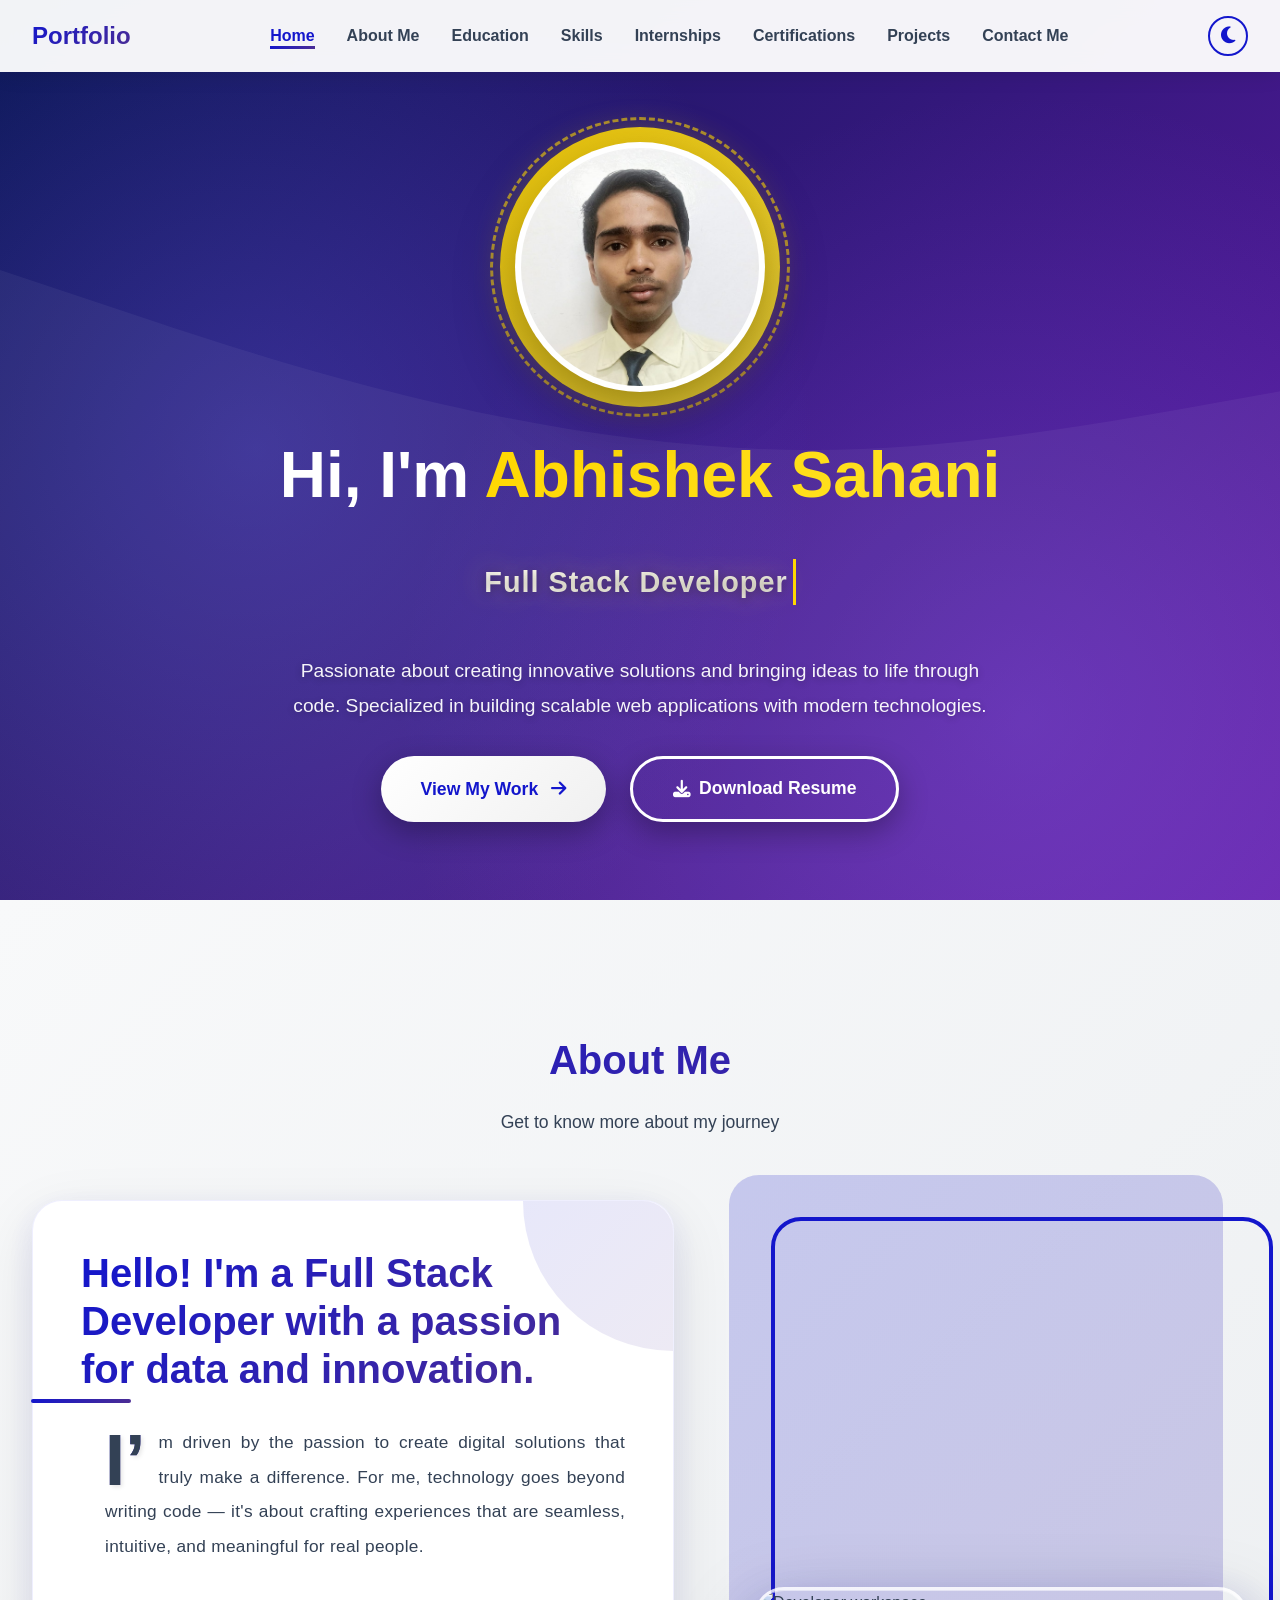
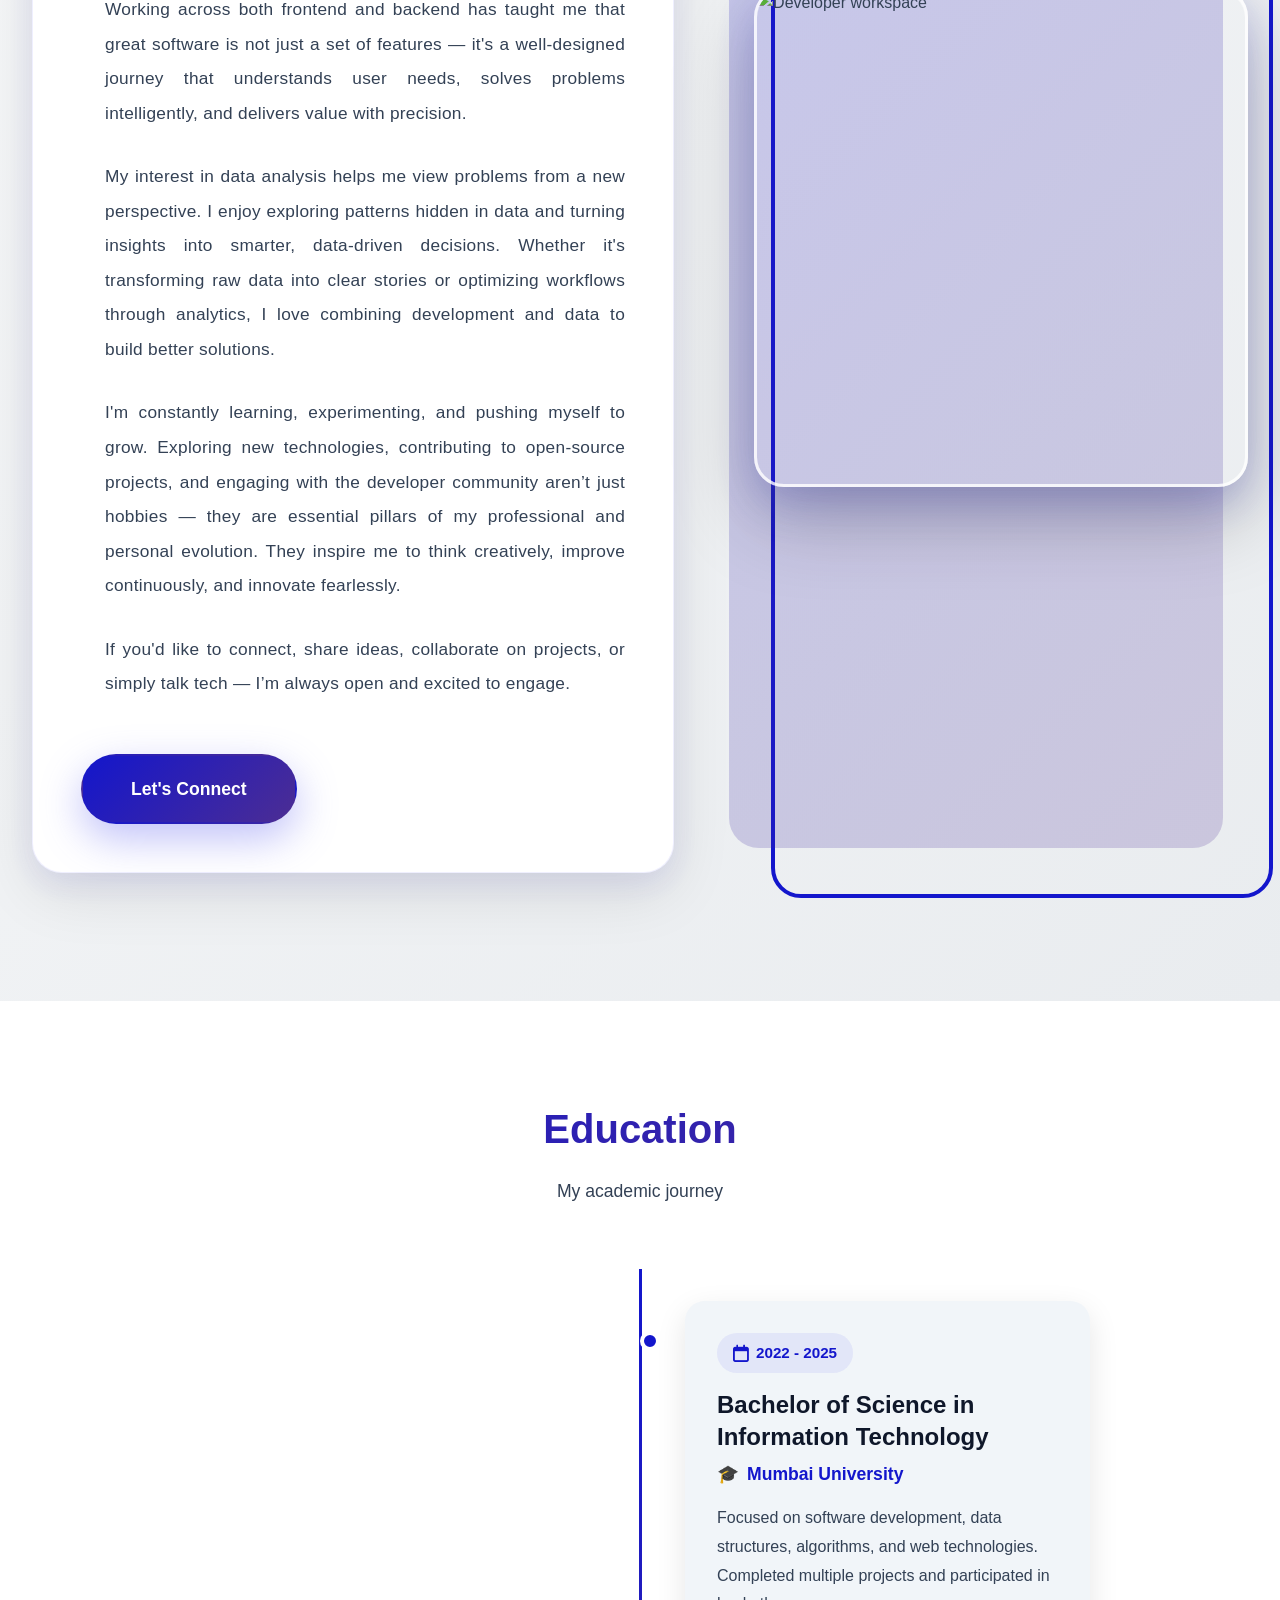
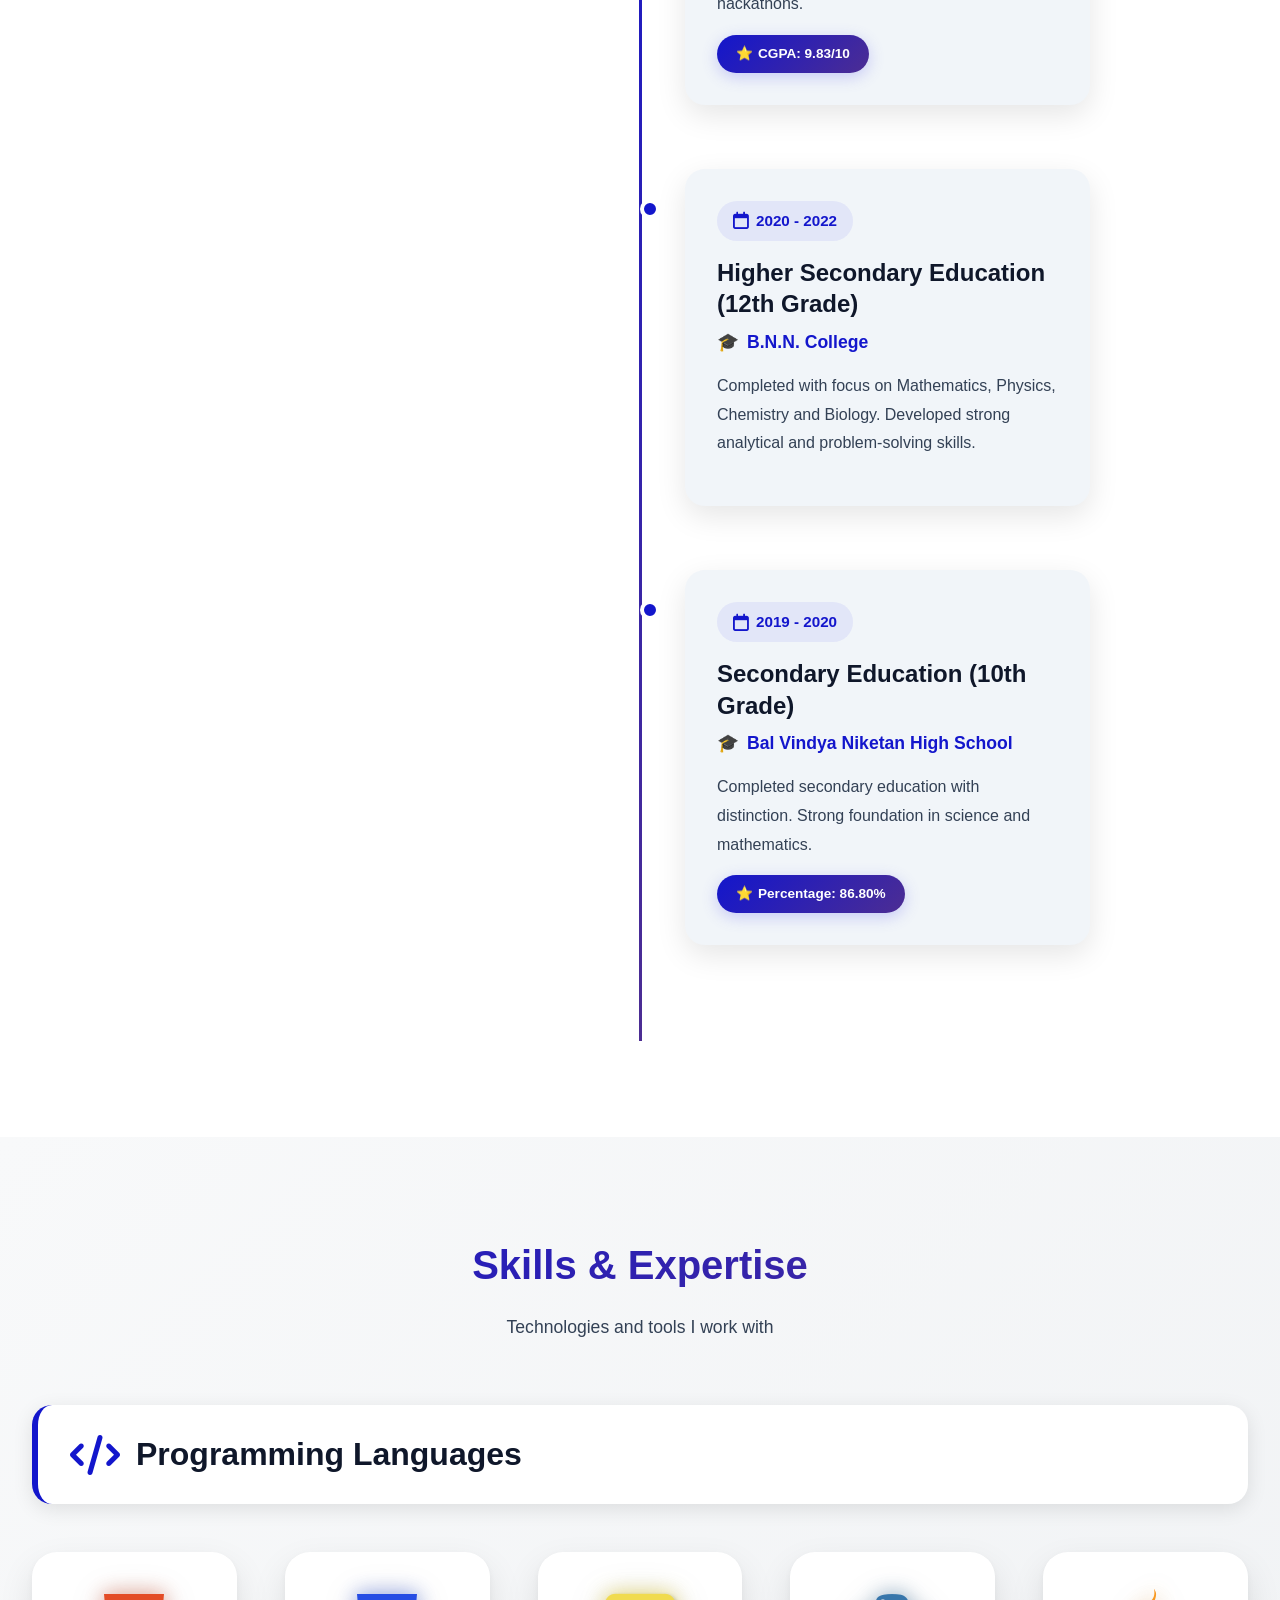
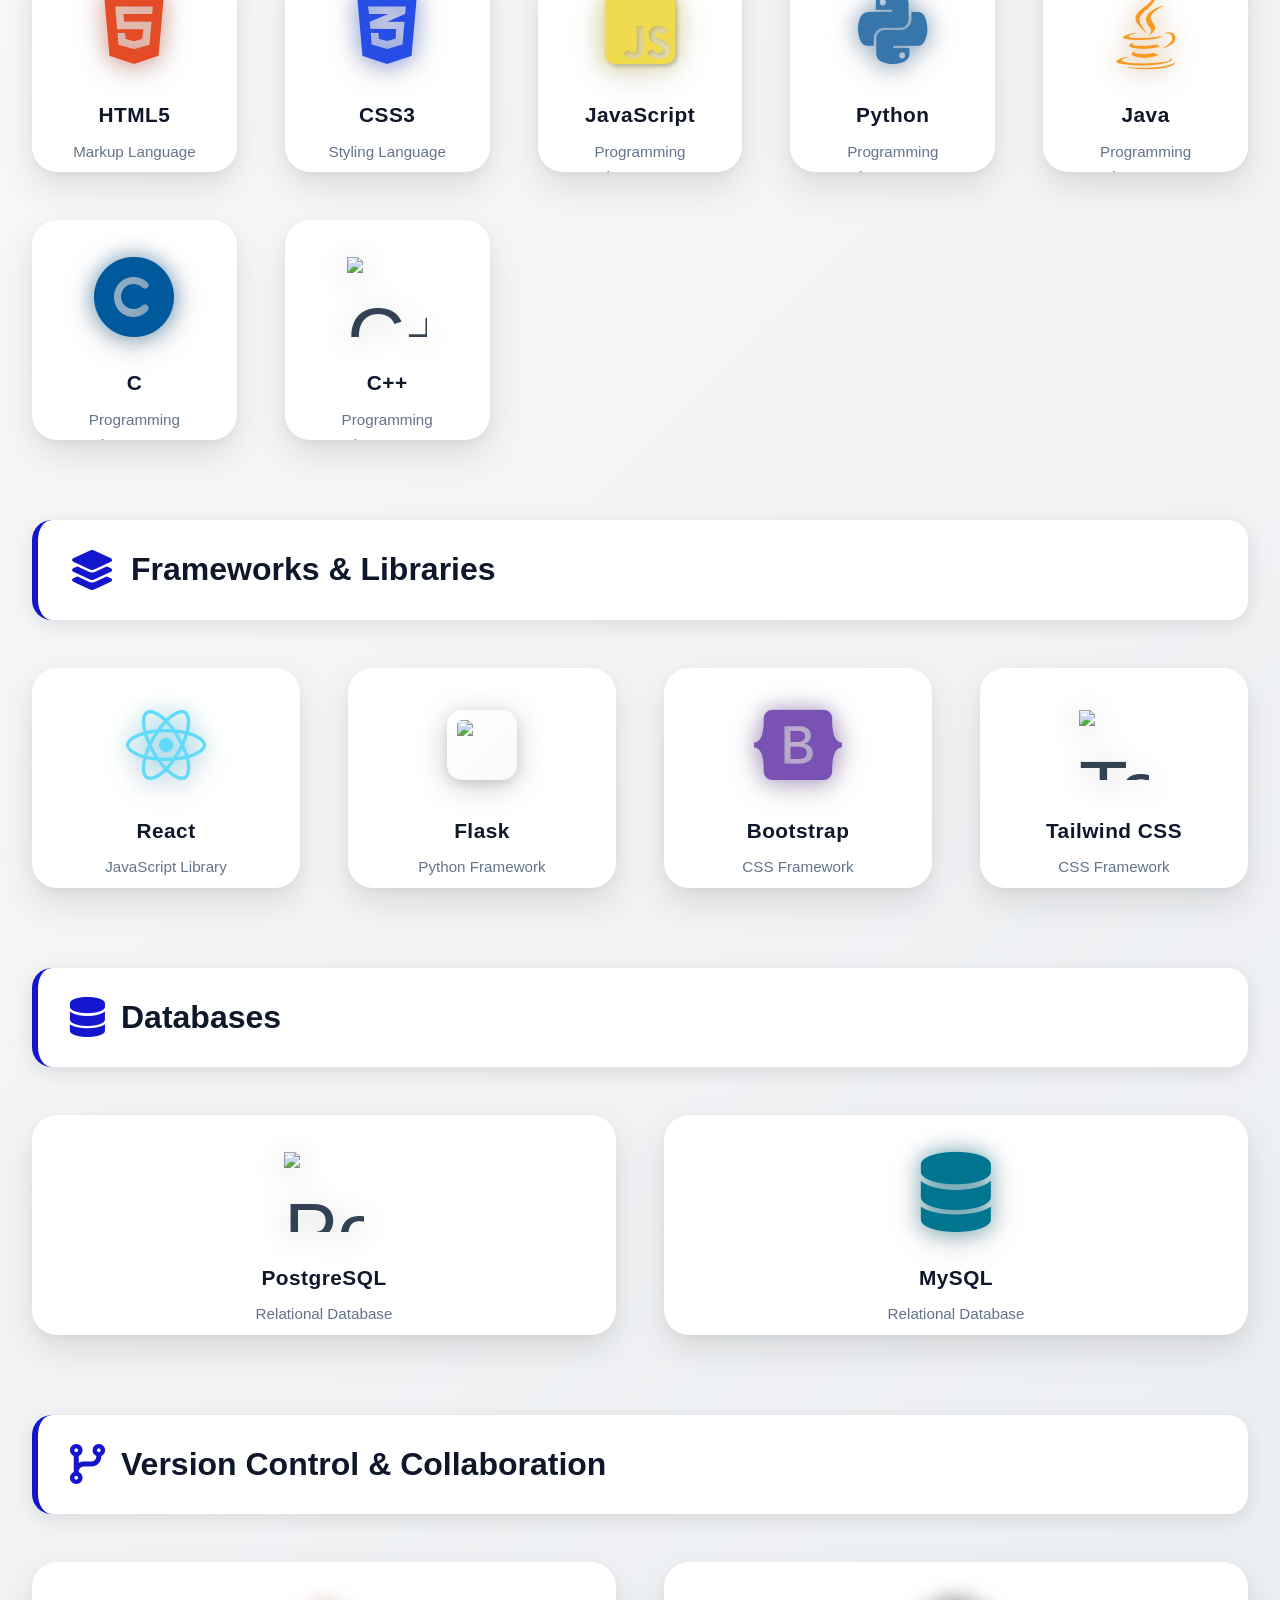
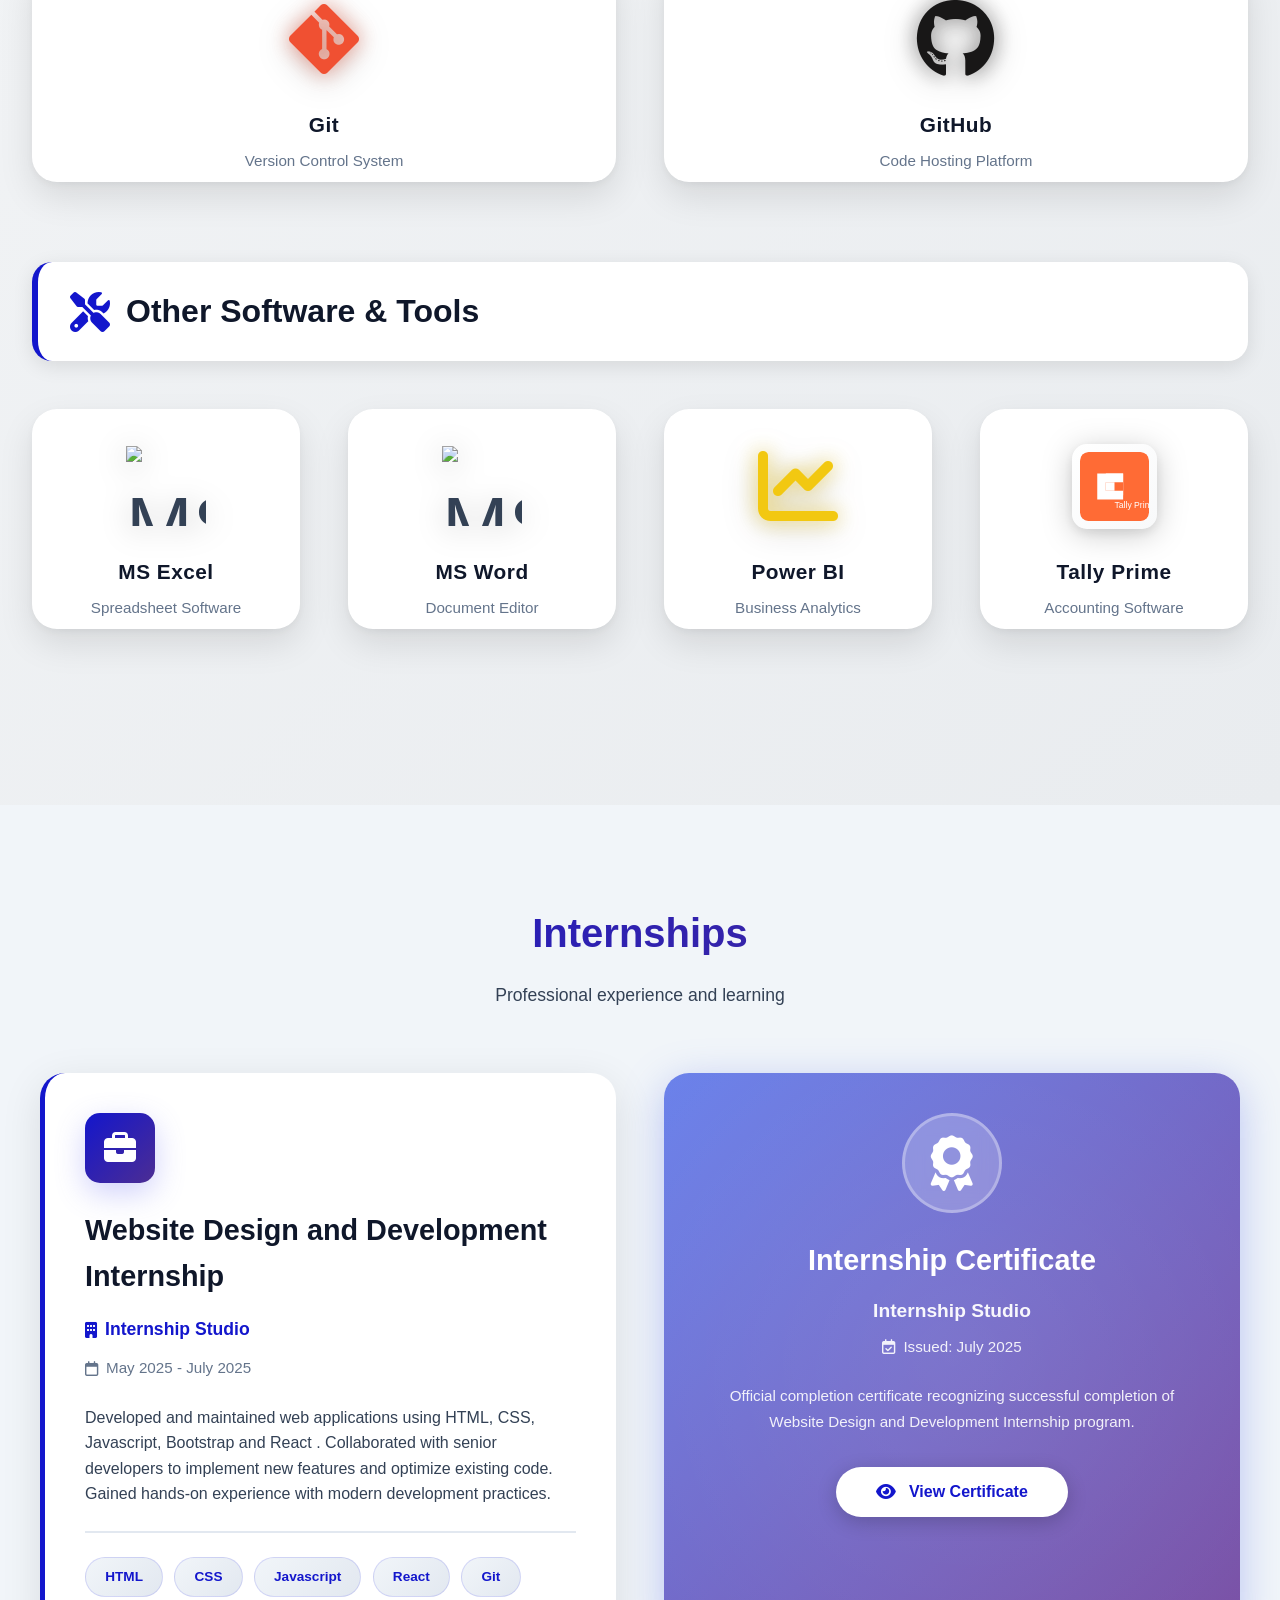
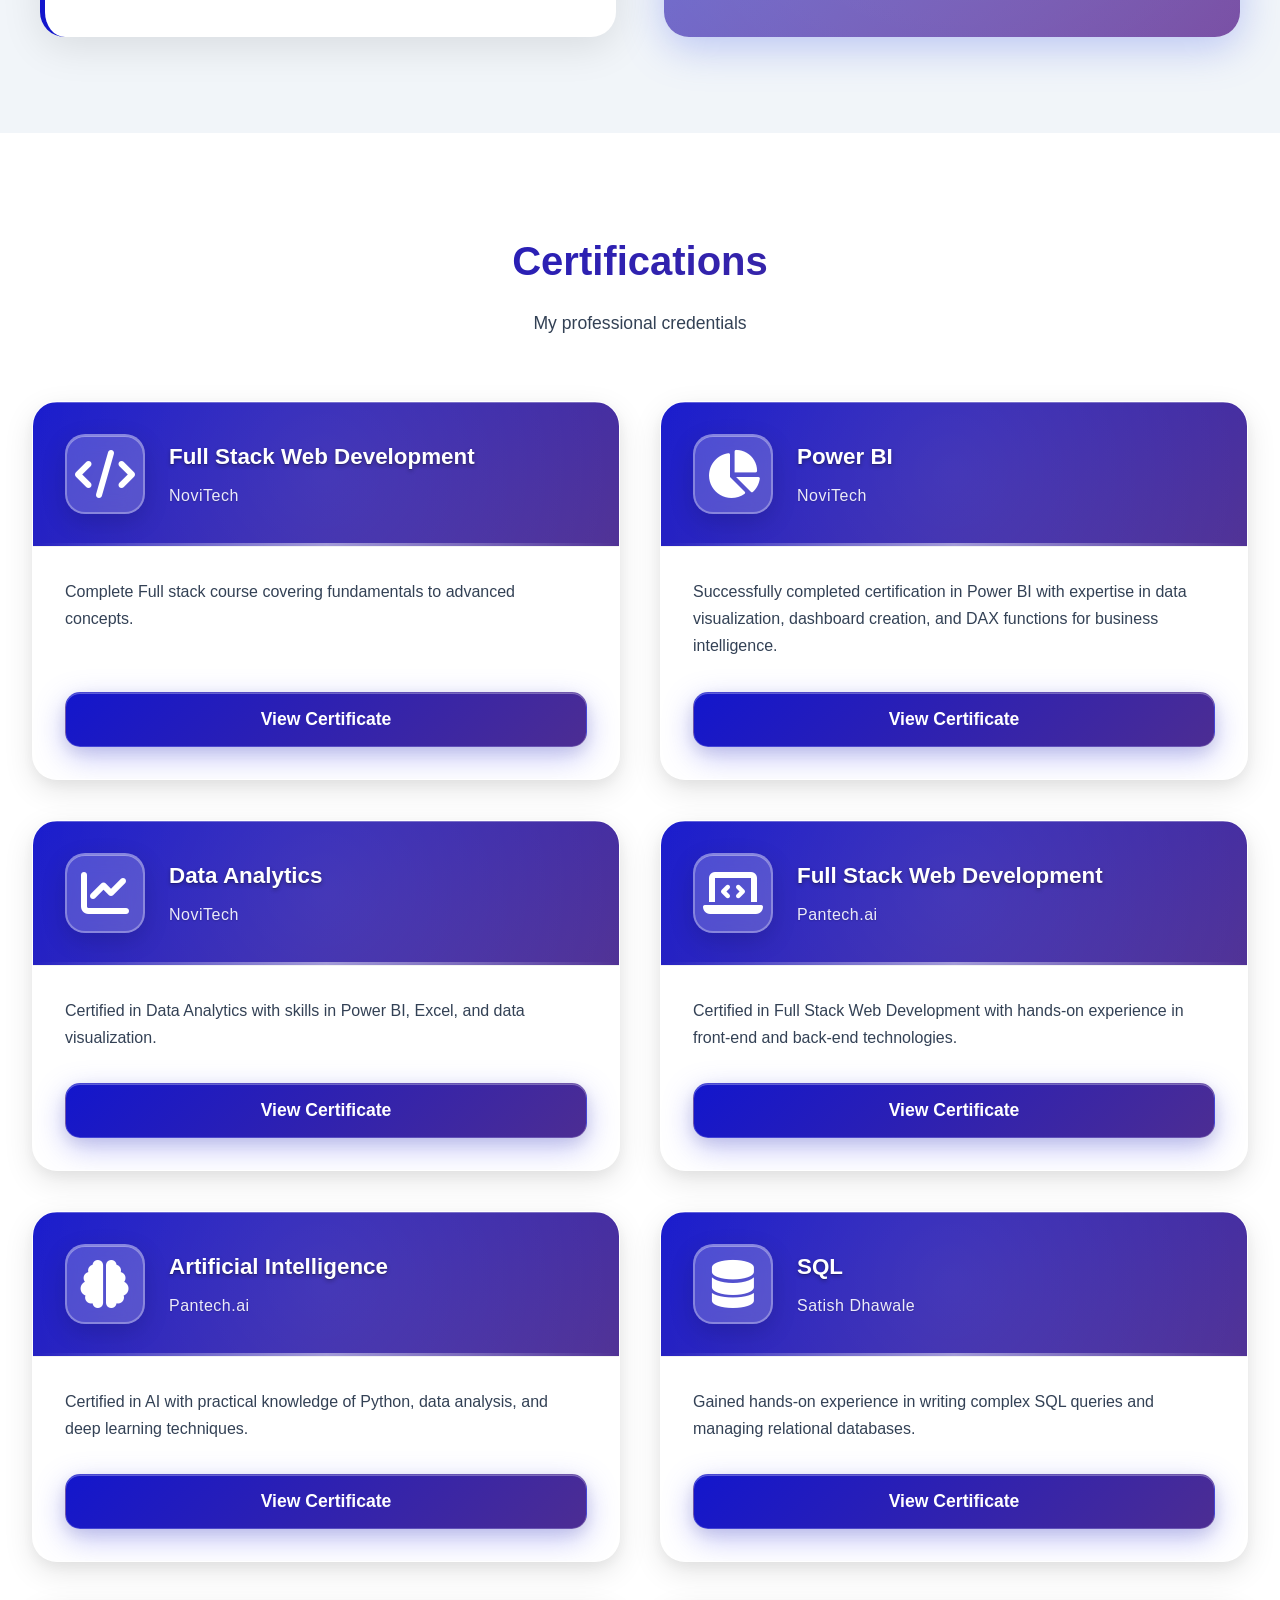
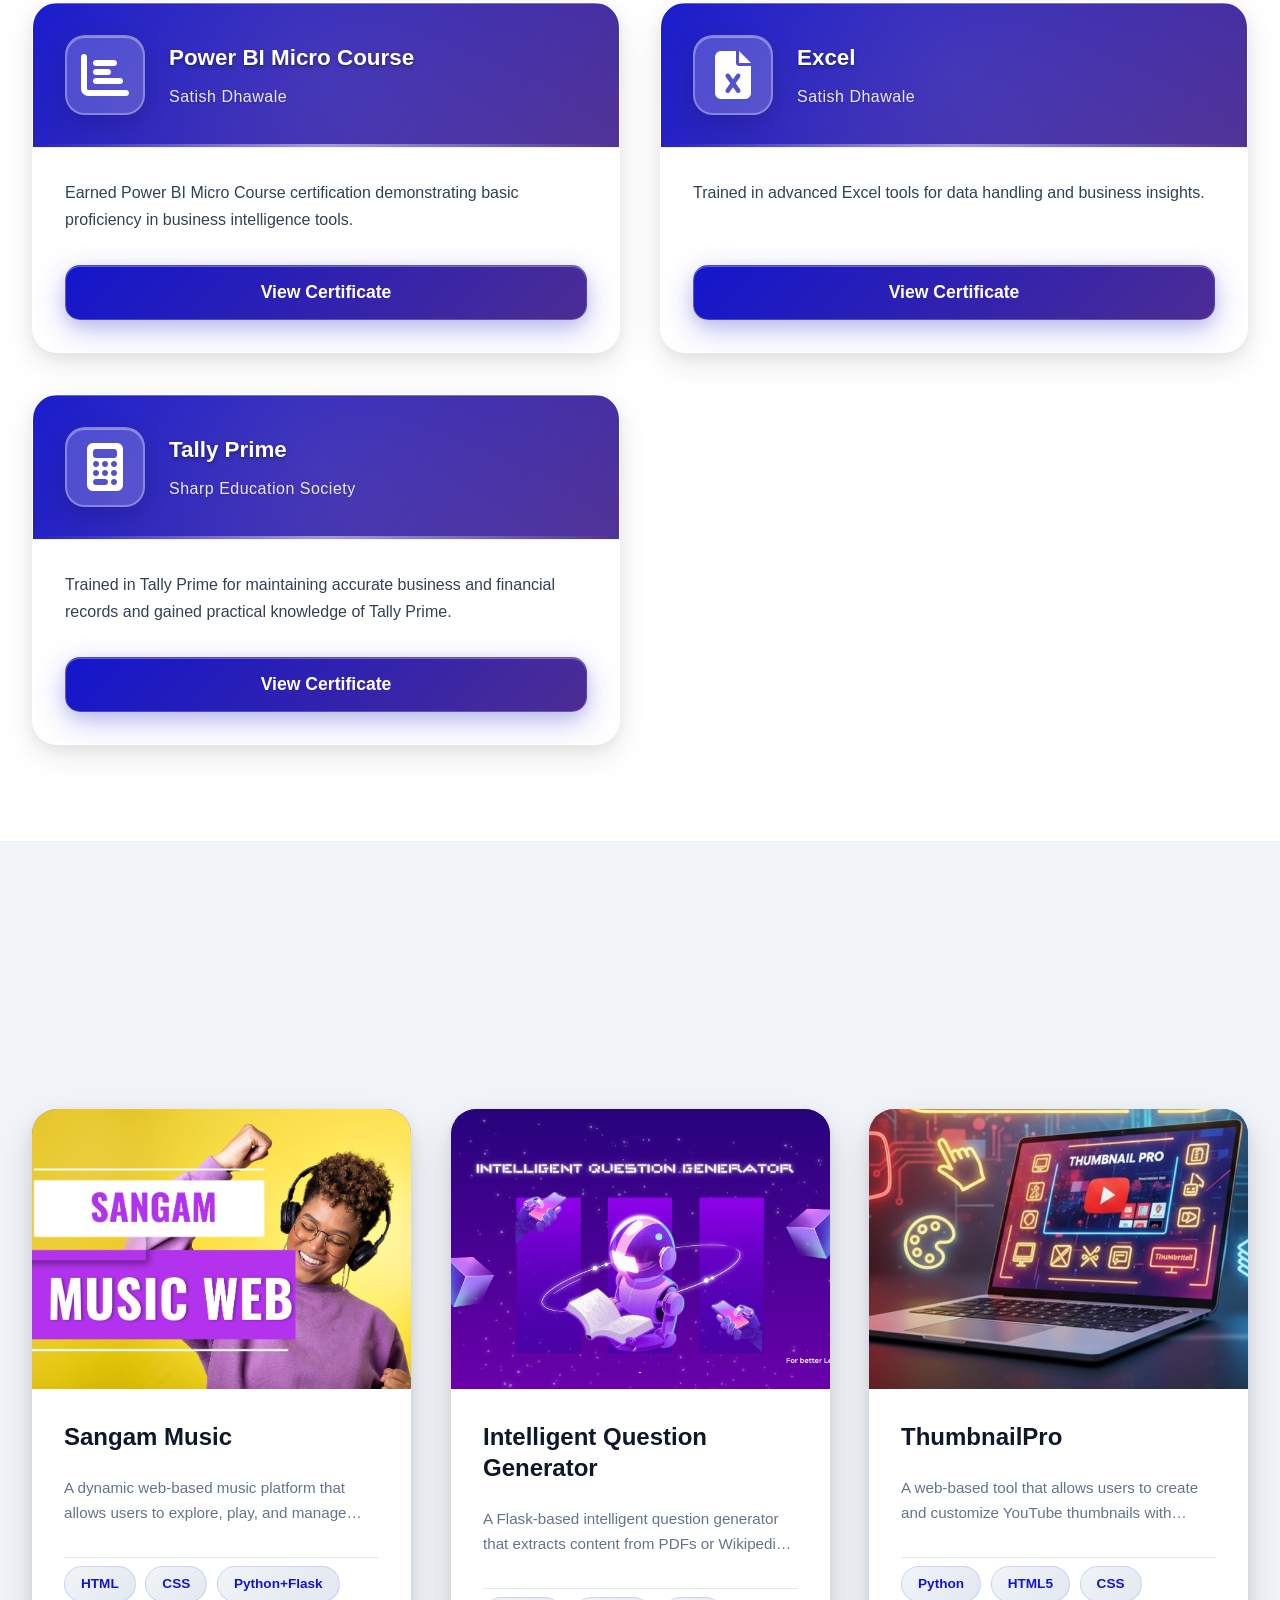
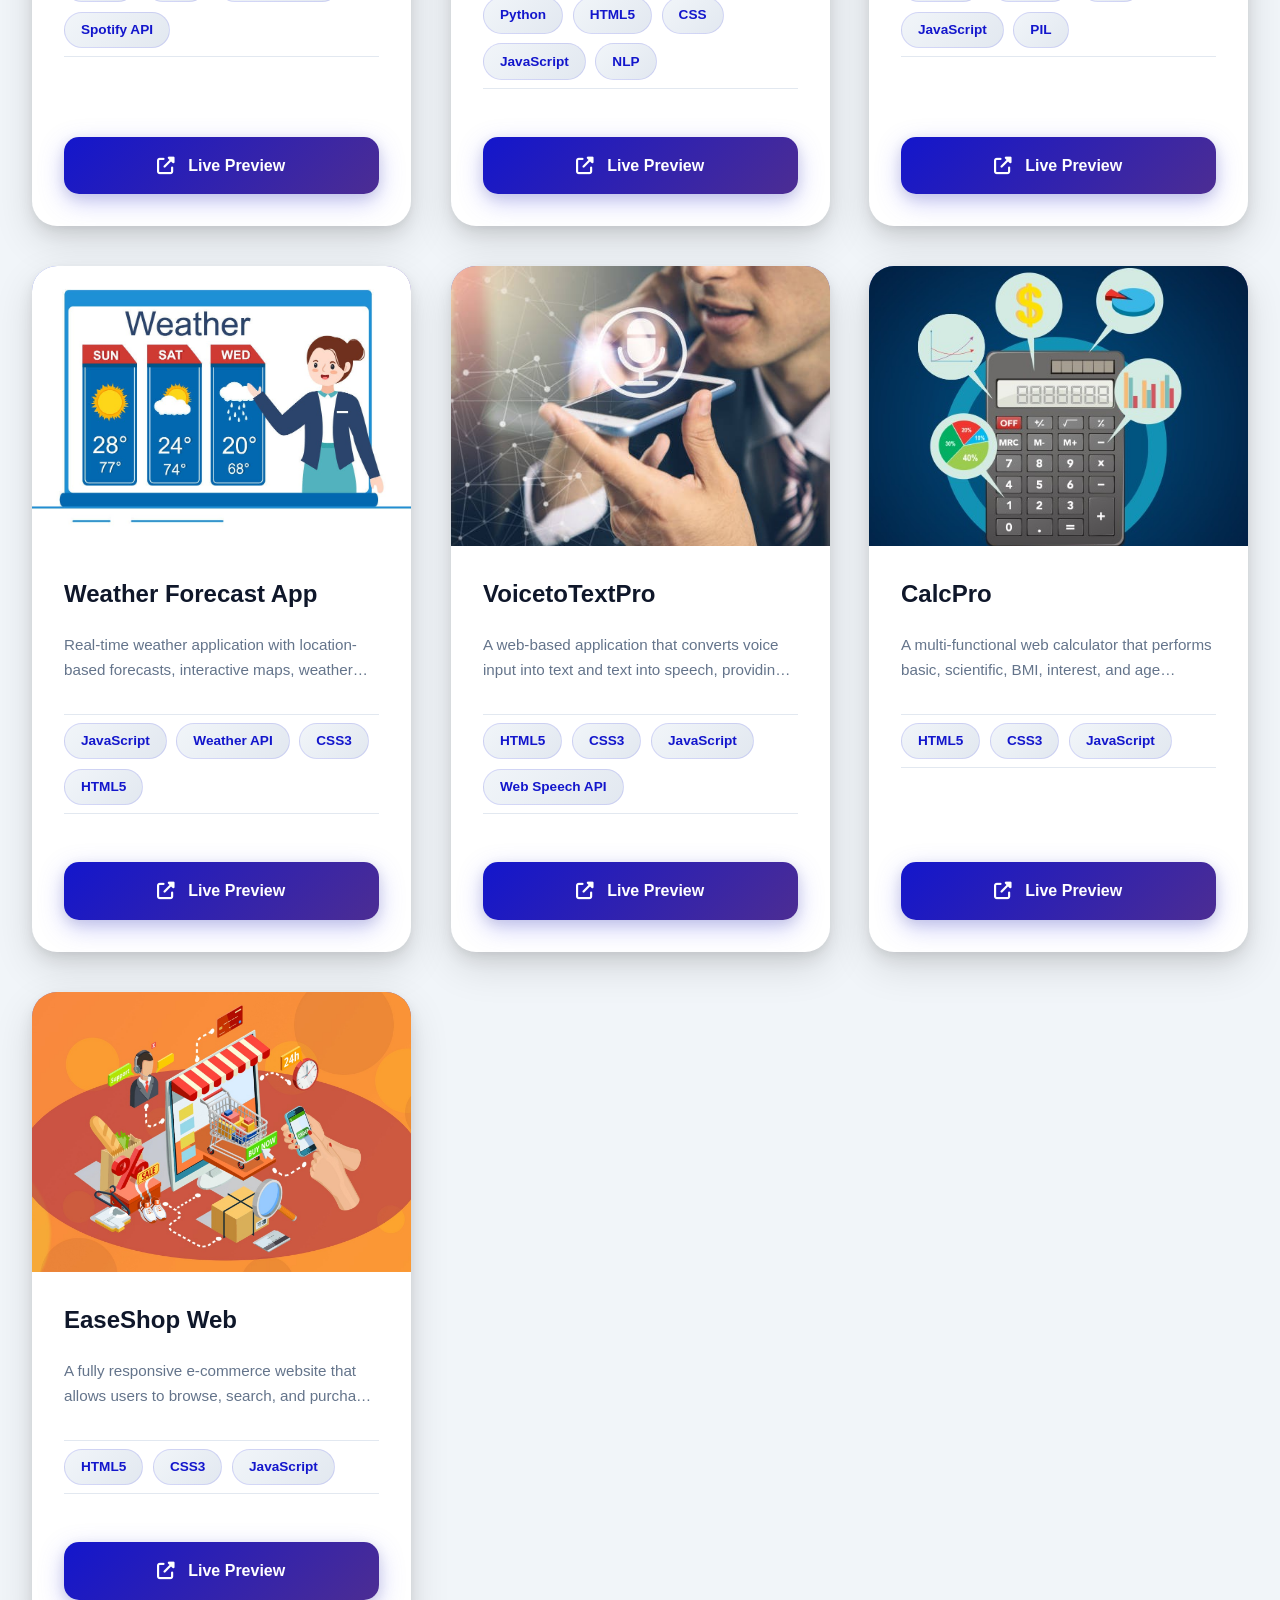
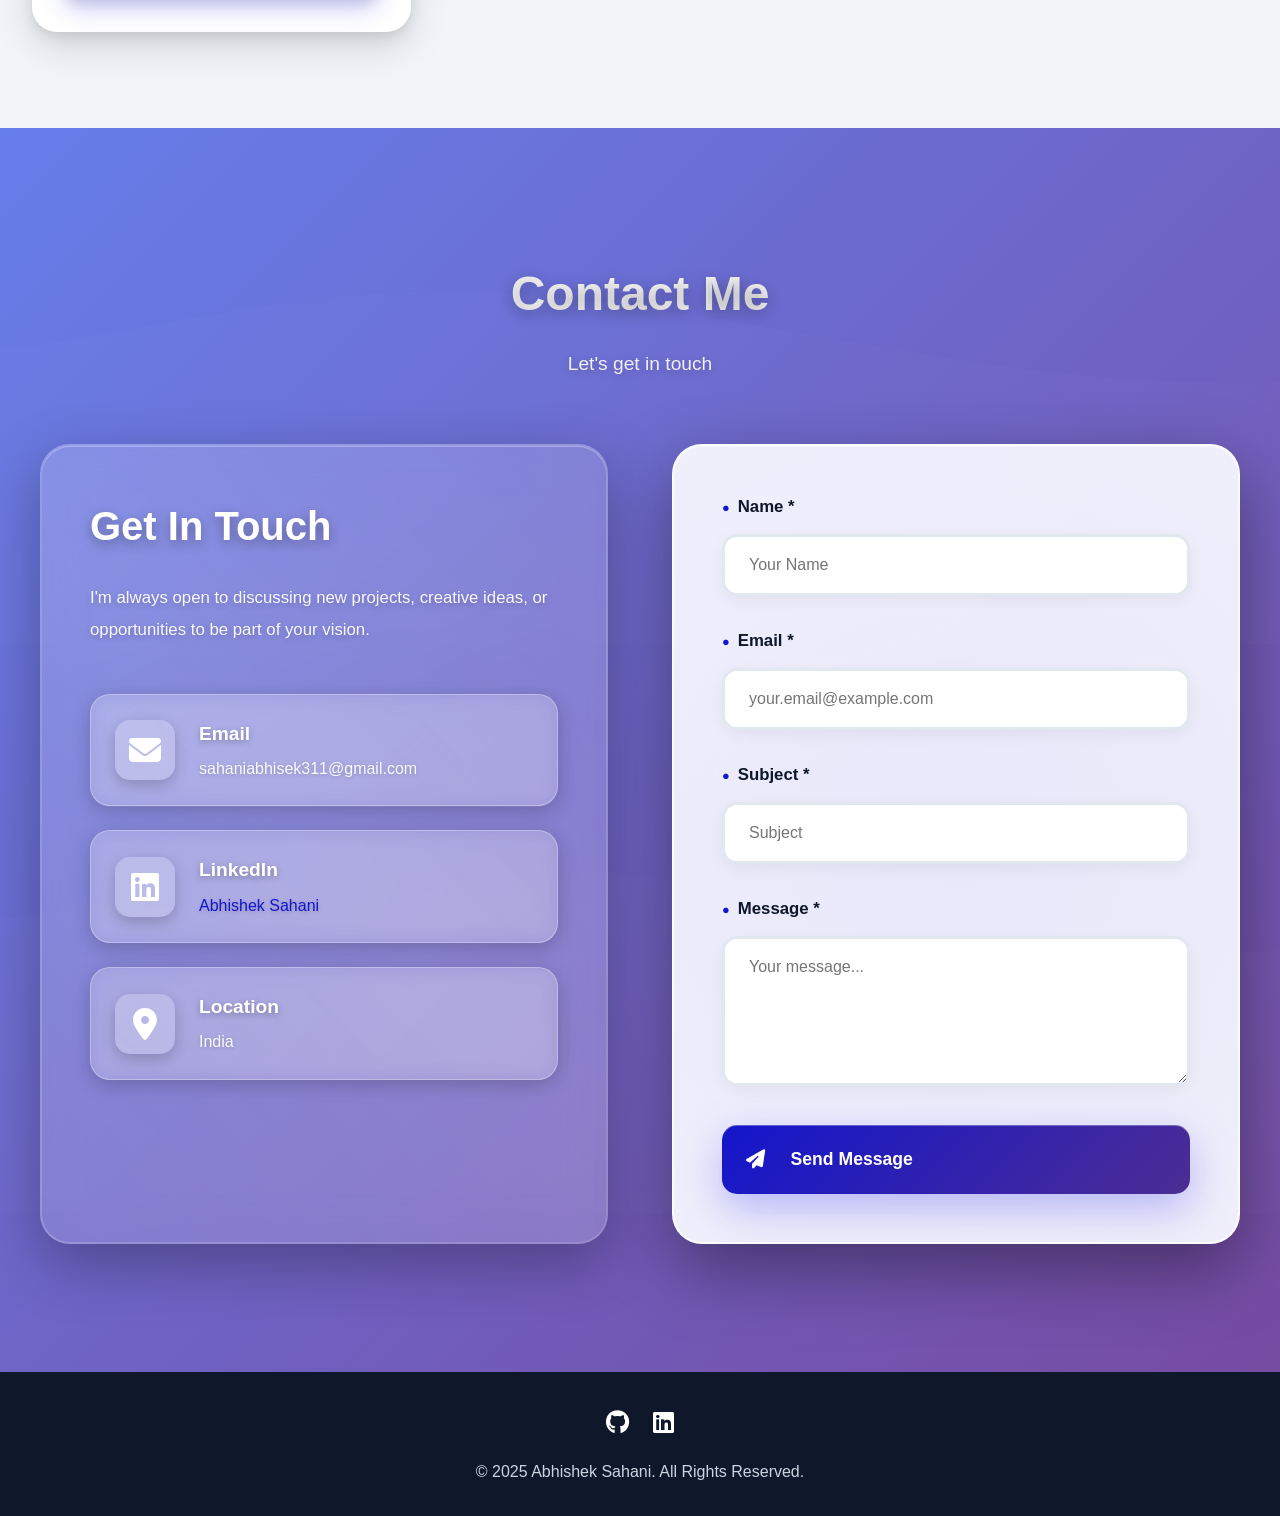
==== index.html @ 31a30467 "code" ====
<!DOCTYPE html>
<html lang="en">
<head>
  <meta charset="UTF-8" />
  <meta name="viewport" content="width=device-width, initial-scale=1.0"/>
  <meta name="description" content="Professional Portfolio - Full Stack Developer">
  <title>Professional Portfolio - Abhishek Sahani</title>
  <link rel="stylesheet" href="style.css" />
  <link rel="stylesheet" href="https://cdnjs.cloudflare.com/ajax/libs/font-awesome/6.4.0/css/all.min.css"/>
</head>
<body>
  <!-- Navigation -->
  <nav id="navbar">
    <div class="nav-container">
      <div class="logo">Portfolio</div>
      <ul class="nav-links">
        <li><a href="#home" class="active">Home</a></li>
        <li><a href="#about">About Me</a></li>
        <li><a href="#education">Education</a></li>
        <li><a href="#skills">Skills</a></li>
        <li><a href="#internships">Internships</a></li>
        <li><a href="#certifications">Certifications</a></li>
        <li><a href="#projects">Projects</a></li>
        <li><a href="#contact">Contact Me</a></li>
      </ul>
      <div class="nav-actions">
        <button id="themeToggle" class="theme-toggle" aria-label="Toggle theme">
          <i class="fas fa-moon"></i>
        </button>
        <div class="menu-toggle">
          <i class="fas fa-bars"></i>
        </div>
      </div>
    </div>
  </nav>

  <!-- Hero Section -->
<section id="home" class="hero">
  <div class="hero-content">
    
    <!-- Profile Photo with Animations -->
    <div class="profile-photo">
      <img src="https://ui-avatars.com/api/?name=Abhishek+Sahani&size=250&background=6366f1&color=fff&bold=true" alt="Profile Photo" id="profileImage" />
      <div class="sparkle"></div>
      <div class="sparkle"></div>
      <div class="sparkle"></div>
      <div class="sparkle"></div>
    </div>
    
    <h1>Hi, I'm <span class="gradient-text">Abhishek Sahani</span></h1>
    
    <!-- Typing Animation Container -->
    <div class="typing-container">
      <p class="subtitle">
        <span class="typing-text" id="typingText"></span>
      </p>
    </div>
    
    <p>Passionate about creating innovative solutions and bringing ideas to life through code. Specialized in building scalable web applications with modern technologies.</p>
    
    <div class="cta-buttons">
      <a href="#projects" class="btn btn-primary">
        View My Work
        <i class="fas fa-arrow-right"></i>
      </a>
      <button id="downloadResumeBtn" class="btn btn-secondary">
        <i class="fas fa-download"></i>
        Download Resume
      </button>
    </div>
  </div>
</section>

   <!-- About Section -->
  <section id="about">
    <h2 class="section-title">About Me</h2>
    <p class="section-subtitle">Get to know more about my journey</p>
    <div class="about-content">
      <div class="about-text">
        <h4>Hello! I'm a Full Stack Developer with a passion for data and innovation.</h4><br>
        <p>I’m driven by the passion to create digital solutions that truly make a 
        difference. For me, technology goes beyond writing code — it's about crafting
        experiences that are seamless, intuitive, and meaningful for real people.
      </p>
        <p>Working across both frontend and backend has taught me that great software is 
        not just a set of features — it's a well-designed journey that understands user 
        needs, solves problems intelligently, and delivers value with precision.</p>
        <p>My interest in data analysis helps me view problems from a new perspective. 
        I enjoy exploring patterns hidden in data and turning insights into smarter, 
        data-driven decisions. Whether it's transforming raw data into clear stories 
        or optimizing workflows through analytics, I love combining development and 
        data to build better solutions.</p>
        <p> I'm constantly learning, experimenting, and pushing myself to grow. Exploring 
        new technologies, contributing to open-source projects, and engaging with the 
        developer community aren’t just hobbies — they are essential pillars of my 
        professional and personal evolution. They inspire me to think creatively, 
        improve continuously, and innovate fearlessly.</p>
        <p>
        If you'd like to connect, share ideas, collaborate on projects, or simply talk 
        tech — I’m always open and excited to engage.
      </p>
        <a href="#contact" class="btn btn-primary">Let's Connect</a>
      </div>
      <div class="about-image">
        <img src="https://images.unsplash.com/photo-1498050108023-c5249f4df085?w=600" alt="Developer workspace" />
      </div>
    </div>
  </section>

  
  <!-- Education Section -->
  <section id="education">
    <h2 class="section-title">Education</h2>
    <p class="section-subtitle">My academic journey</p>
    <div class="education-timeline">
      <div class="timeline-item">
        <div class="timeline-dot"></div>
        <div class="timeline-content">
          <div class="timeline-date">
            <i class="far fa-calendar"></i>
            <span>2022 - 2025</span>
          </div>
          <h3>Bachelor of Science in Information Technology</h3>
          <p class="institution">Mumbai University</p>
          <p class="education-description">Focused on software development, data structures, algorithms, and web technologies. Completed multiple projects and participated in hackathons.</p>
          <div class="education-highlights">
            <span class="highlight-badge">CGPA: 9.83/10</span>
          </div>
        </div>
      </div>

      <div class="timeline-item">
        <div class="timeline-dot"></div>
        <div class="timeline-content">
          <div class="timeline-date">
            <i class="far fa-calendar"></i>
            <span>2020 - 2022</span>
          </div>
          <h3>Higher Secondary Education (12th Grade)</h3>
          <p class="institution">B.N.N. College</p>
          <p class="education-description">Completed with focus on Mathematics, Physics, Chemistry and Biology. Developed strong analytical and problem-solving skills.</p>
        </div>
      </div>

      <div class="timeline-item">
        <div class="timeline-dot"></div>
        <div class="timeline-content">
          <div class="timeline-date">
            <i class="far fa-calendar"></i>
            <span>2019 - 2020</span>
          </div>
          <h3>Secondary Education (10th Grade)</h3>
          <p class="institution">Bal Vindya Niketan High School</p>
          <p class="education-description">Completed secondary education with distinction. Strong foundation in science and mathematics.</p>
          <div class="education-highlights">
            <span class="highlight-badge">Percentage: 86.80%</span>
          </div>
        </div>
      </div>
    </div>
  </section>

  <!-- Skills Section -->
  <section id="skills">
    <h2 class="section-title">Skills & Expertise</h2>
    <p class="section-subtitle">Technologies and tools I work with</p>
    
    <!-- Programming Languages -->
    <div class="skills-category">
      <h3 class="category-title">
        <i class="fas fa-code"></i>
        Programming Languages
      </h3>
      <div class="skills-grid">
        <div class="skill-card-3d" data-skill="html">
          <div class="skill-card-inner">
            <div class="skill-icon">
              <i class="fab fa-html5"></i>
            </div>
            <h4>HTML5</h4>
            <p>Markup Language</p>
          </div>
        </div>
        
        <div class="skill-card-3d" data-skill="css">
          <div class="skill-card-inner">
            <div class="skill-icon">
              <i class="fab fa-css3-alt"></i>
            </div>
            <h4>CSS3</h4>
            <p>Styling Language</p>
          </div>
        </div>
        
        <div class="skill-card-3d" data-skill="javascript">
          <div class="skill-card-inner">
            <div class="skill-icon">
              <i class="fab fa-js-square"></i>
            </div>
            <h4>JavaScript</h4>
            <p>Programming Language</p>
          </div>
        </div>
        
        <div class="skill-card-3d" data-skill="python">
          <div class="skill-card-inner">
            <div class="skill-icon">
              <i class="fab fa-python"></i>
            </div>
            <h4>Python</h4>
            <p>Programming Language</p>
          </div>
        </div>
        
        <div class="skill-card-3d" data-skill="java">
          <div class="skill-card-inner">
            <div class="skill-icon">
              <i class="fab fa-java"></i>
            </div>
            <h4>Java</h4>
            <p>Programming Language</p>
          </div>
        </div>
        
        <div class="skill-card-3d" data-skill="c">
          <div class="skill-card-inner">
            <div class="skill-icon">
              <i class="fas fa-copyright"></i>
            </div>
            <h4>C</h4>
            <p>Programming Language</p>
          </div>
        </div>
        
        <div class="skill-card-3d" data-skill="cpp">
          <div class="skill-card-inner">
            <div class="skill-icon has-image">
              <img src="https://raw.githubusercontent.com/isocpp/logos/master/cpp_logo.png" alt="C++" />
            </div>
            <h4>C++</h4>
            <p>Programming Language</p>
          </div>
        </div>
      </div>
    </div>

    <!-- Frameworks / Libraries -->
    <div class="skills-category">
      <h3 class="category-title">
        <i class="fas fa-layer-group"></i>
        Frameworks & Libraries
      </h3>
      <div class="skills-grid">
        <div class="skill-card-3d" data-skill="react">
          <div class="skill-card-inner">
            <div class="skill-icon">
              <i class="fab fa-react"></i>
            </div>
            <h4>React</h4>
            <p>JavaScript Library</p>
          </div>
        </div>
        
        <div class="skill-card-3d" data-skill="flask">
          <div class="skill-card-inner">
            <div class="skill-icon has-image">
              <img src="https://cdn.jsdelivr.net/gh/devicons/devicon@latest/icons/flask/flask-original.svg" alt="Flask" />
            </div>
            <h4>Flask</h4>
            <p>Python Framework</p>
          </div>
        </div>
        
        <div class="skill-card-3d" data-skill="bootstrap">
          <div class="skill-card-inner">
            <div class="skill-icon">
              <i class="fab fa-bootstrap"></i>
            </div>
            <h4>Bootstrap</h4>
            <p>CSS Framework</p>
          </div>
        </div>
        
        <div class="skill-card-3d" data-skill="tailwind">
          <div class="skill-card-inner">
            <div class="skill-icon has-image">
              <img src="https://www.vectorlogo.zone/logos/tailwindcss/tailwindcss-icon.svg" alt="Tailwind CSS" />
            </div>
            <h4>Tailwind CSS</h4>
            <p>CSS Framework</p>
          </div>
        </div>
      </div>
    </div>

    <!-- Databases -->
    <div class="skills-category">
      <h3 class="category-title">
        <i class="fas fa-database"></i>
        Databases
      </h3>
      <div class="skills-grid">
        <div class="skill-card-3d" data-skill="postgresql">
          <div class="skill-card-inner">
            <div class="skill-icon has-image">
              <img src="https://upload.wikimedia.org/wikipedia/commons/2/29/Postgresql_elephant.svg" alt="PostgreSQL" />
            </div>
            <h4>PostgreSQL</h4>
            <p>Relational Database</p>
          </div>
        </div>
        
        <div class="skill-card-3d" data-skill="mysql">
          <div class="skill-card-inner">
            <div class="skill-icon">
              <i class="fas fa-database"></i>
            </div>
            <h4>MySQL</h4>
            <p>Relational Database</p>
          </div>
        </div>
      </div>
    </div>

    <!-- Version Control -->
    <div class="skills-category">
      <h3 class="category-title">
        <i class="fas fa-code-branch"></i>
        Version Control & Collaboration
      </h3>
      <div class="skills-grid">
        <div class="skill-card-3d" data-skill="git">
          <div class="skill-card-inner">
            <div class="skill-icon">
              <i class="fab fa-git-alt"></i>
            </div>
            <h4>Git</h4>
            <p>Version Control System</p>
          </div>
        </div>
        
        <div class="skill-card-3d" data-skill="github">
          <div class="skill-card-inner">
            <div class="skill-icon">
              <i class="fab fa-github"></i>
            </div>
            <h4>GitHub</h4>
            <p>Code Hosting Platform</p>
          </div>
        </div>
      </div>
    </div>

    <!-- Other Tools -->
    <div class="skills-category">
      <h3 class="category-title">
        <i class="fas fa-tools"></i>
        Other Software & Tools
      </h3>
      <div class="skills-grid">
        <div class="skill-card-3d" data-skill="excel">
          <div class="skill-card-inner">
            <div class="skill-icon has-image">
              <img src="https://cdn.worldvectorlogo.com/logos/excel-4.svg" alt="MS Excel" onerror="this.onerror=null; this.src='https://upload.wikimedia.org/wikipedia/commons/3/34/Microsoft_Office_Excel_%282019%E2%80%93present%29.svg';" />
            </div>
            <h4>MS Excel</h4>
            <p>Spreadsheet Software</p>
          </div>
        </div>
        
        <div class="skill-card-3d" data-skill="word">
          <div class="skill-card-inner">
            <div class="skill-icon has-image">
              <img src="https://cdn.worldvectorlogo.com/logos/word-1.svg" alt="MS Word" onerror="this.onerror=null; this.src='https://upload.wikimedia.org/wikipedia/commons/f/fd/Microsoft_Office_Word_%282019%E2%80%93present%29.svg';" />
            </div>
            <h4>MS Word</h4>
            <p>Document Editor</p>
          </div>
        </div>
        
        <div class="skill-card-3d" data-skill="powerbi">
          <div class="skill-card-inner">
            <div class="skill-icon">
              <i class="fas fa-chart-line"></i>
            </div>
            <h4>Power BI</h4>
            <p>Business Analytics</p>
          </div>
        </div>
        
        <div class="skill-card-3d" data-skill="tally">
          <div class="skill-card-inner">
            <div class="skill-icon has-image">
              <img src="https://tse3.mm.bing.net/th/id/OIP.Q1ySkLeL69MNqqdszqqv4wAAAA?pid=Api&P=0&h=180" alt="Tally Prime" onerror="this.onerror=null; this.src='[data-uri]'">
            </div>
            <h4>Tally Prime</h4>
            <p>Accounting Software</p>
          </div>
        </div>
      </div>
    </div>
  </section>

  <!-- Internships Section -->
  <section id="internships">
    <h2 class="section-title">Internships</h2>
    <p class="section-subtitle">Professional experience and learning</p>
    <div class="internships-container">
      <!-- Main Internship Card -->
      <div class="internship-card">
        <div class="internship-icon">
          <i class="fas fa-briefcase"></i>
        </div>
        <h3>Website Design and Development Internship</h3>
        <p class="company"><i class="fas fa-building"></i> Internship Studio</p>
        <p class="duration"><i class="far fa-calendar"></i> May 2025 - July 2025</p>
        <p class="internship-description">Developed and maintained web applications using HTML, CSS, Javascript, Bootstrap and React . Collaborated with senior developers to implement new features and optimize existing code. Gained hands-on experience with modern development practices.</p>
        <div class="internship-skills">
          <span class="skill-badge">HTML</span>
          <span class="skill-badge">CSS</span>
          <span class="skill-badge">Javascript</span>
          <span class="skill-badge">React</span>
          <span class="skill-badge">Git</span>
        </div>
      </div>

      <!-- Internship Certificate Card -->
      <div class="internship-cert-card">
        <div class="cert-visual">
          <i class="fas fa-award"></i>
        </div>
        <h3>Internship Certificate</h3>
        <p class="cert-issuer">Internship Studio</p>
        <p class="cert-date"><i class="far fa-calendar-check"></i> Issued: July 2025</p>
        <p class="cert-details">Official completion certificate recognizing successful completion of Website Design and Development Internship program.</p>
        <button class="btn view-cert-btn" data-cert="10">
          <i class="fas fa-eye"></i> View Certificate
        </button>
      </div>
    </div>
  </section>

<!-- Certifications Section -->
<section id="certifications">
  <h2 class="section-title">Certifications</h2>
  <p class="section-subtitle">My professional credentials</p>
  <div class="certifications-grid">
    
    <!-- Certificate 1: Full Stack Web Development - NoviTech -->
    <div class="cert-card">
      <div class="cert-header">
        <div class="cert-logo">
          <i class="fas fa-code"></i>
        </div>
        <div class="cert-title">
          <h4>Full Stack Web Development</h4>
          <p class="issuer">NoviTech</p>
        </div>
      </div>
      <div class="cert-description">
        <p>Complete Full stack course covering fundamentals to advanced concepts.</p>
      </div>
      <button class="btn view-cert" data-cert="1">View Certificate</button>
    </div>
    
    <!-- Certificate 2: Power BI - NoviTech -->
    <div class="cert-card">
      <div class="cert-header">
        <div class="cert-logo">
          <i class="fas fa-chart-pie"></i>
        </div>
        <div class="cert-title">
          <h4>Power BI</h4>
          <p class="issuer">NoviTech</p>
        </div>
      </div>
      <div class="cert-description">
        <p>Successfully completed certification in Power BI with expertise in data visualization, dashboard creation, and DAX functions for business intelligence.</p>
      </div>
      <button class="btn view-cert" data-cert="2">View Certificate</button>
    </div>
    
    <!-- Certificate 3: Data Analytics - NoviTech -->
    <div class="cert-card">
      <div class="cert-header">
        <div class="cert-logo">
          <i class="fas fa-chart-line"></i>
        </div>
        <div class="cert-title">
          <h4>Data Analytics</h4>
          <p class="issuer">NoviTech</p>
        </div>
      </div>
      <div class="cert-description">
        <p>Certified in Data Analytics with skills in Power BI, Excel, and data visualization.</p>
      </div>
      <button class="btn view-cert" data-cert="3">View Certificate</button>
    </div>
    
    <!-- Certificate 4: Full Stack Web Development - Pantech.ai -->
    <div class="cert-card">
      <div class="cert-header">
        <div class="cert-logo">
          <i class="fas fa-laptop-code"></i>
        </div>
        <div class="cert-title">
          <h4>Full Stack Web Development</h4>
          <p class="issuer">Pantech.ai</p>
        </div>
      </div>
      <div class="cert-description">
        <p>Certified in Full Stack Web Development with hands-on experience in front-end and back-end technologies.</p>
      </div>
      <button class="btn view-cert" data-cert="4">View Certificate</button>
    </div>
    
    <!-- Certificate 5: Artificial Intelligence - Pantech.ai -->
    <div class="cert-card">
      <div class="cert-header">
        <div class="cert-logo">
          <i class="fas fa-brain"></i>
        </div>
        <div class="cert-title">
          <h4>Artificial Intelligence</h4>
          <p class="issuer">Pantech.ai</p>
        </div>
      </div>
      <div class="cert-description">
        <p>Certified in AI with practical knowledge of Python, data analysis, and deep learning techniques.</p>
      </div>
      <button class="btn view-cert" data-cert="5">View Certificate</button>
    </div>

    <!-- Certificate 6: SQL - Satish Dhawale -->
    <div class="cert-card">
      <div class="cert-header">
        <div class="cert-logo">
          <i class="fas fa-database"></i>
        </div>
        <div class="cert-title">
          <h4>SQL</h4>
          <p class="issuer">Satish Dhawale</p>
        </div>
      </div>
      <div class="cert-description">
        <p>Gained hands-on experience in writing complex SQL queries and managing relational databases.</p>
      </div>
      <button class="btn view-cert" data-cert="6">View Certificate</button>
    </div>

    <!-- Certificate 7: Power BI Micro Course - Satish Dhawale -->
    <div class="cert-card">
      <div class="cert-header">
        <div class="cert-logo">
          <i class="fas fa-chart-bar"></i>
        </div>
        <div class="cert-title">
          <h4>Power BI Micro Course</h4>
          <p class="issuer">Satish Dhawale</p>
        </div>
      </div>
      <div class="cert-description">
        <p>Earned Power BI Micro Course certification demonstrating basic proficiency in business intelligence tools.</p>
      </div>
      <button class="btn view-cert" data-cert="7">View Certificate</button>
    </div>
    
    <!-- Certificate 8: Excel - Satish Dhawale -->
    <div class="cert-card">
      <div class="cert-header">
        <div class="cert-logo">
          <i class="fas fa-file-excel"></i>
        </div>
        <div class="cert-title">
          <h4>Excel</h4>
          <p class="issuer">Satish Dhawale</p>
        </div>
      </div>
      <div class="cert-description">
        <p>Trained in advanced Excel tools for data handling and business insights.</p>
      </div>
      <button class="btn view-cert" data-cert="8">View Certificate</button>
    </div>

    <!-- Certificate 9: Tally Prime - Sharp Education Society -->
    <div class="cert-card">
      <div class="cert-header">
        <div class="cert-logo">
          <i class="fas fa-calculator"></i>
        </div>
        <div class="cert-title">
          <h4>Tally Prime</h4>
          <p class="issuer">Sharp Education Society</p>
        </div>
      </div>
      <div class="cert-description">
        <p>Trained in Tally Prime for maintaining accurate business and financial records and gained practical knowledge of Tally Prime.</p>
      </div>
      <button class="btn view-cert" data-cert="9">View Certificate</button>
    </div>
    
  </div>
</section>

  <!-- Projects Section -->
  <section id="projects">
    <h2 class="section-title">Projects</h2>
    <p class="section-subtitle">Some of my recent work</p>
    <div class="projects-grid">
      
      <!-- Project 1 -->
      <div class="project-card" data-project="1">
        <div class="project-thumbnail">
          <img src="https://images.unsplash.com/photo-1511379938547-c1f69419868d?w=600" alt="Sangam Music" />
        </div>
        <div class="project-content">
          <h3>Sangam Music</h3>
          <p class="project-description">A dynamic web-based music platform that allows users to explore, play, and manage songs through an interactive frontend and Python Flask backend.</p>
          <div class="project-tech">
            <span class="tech-tag">HTML</span>
            <span class="tech-tag">CSS</span>
            <span class="tech-tag">Python+Flask</span>
            <span class="tech-tag">Spotify API</span>
            <span class="tech-tag">YouTube API</span>
          </div>
          <div class="project-footer">
            <a href="https://sangam-music.onrender.com" target="_blank" rel="noopener noreferrer" class="live-preview-btn">
              <i class="fas fa-external-link-alt"></i>
              Live Preview
            </a>
          </div>
        </div>
      </div>

      <!-- Project 2 -->
      <div class="project-card" data-project="2">
        <div class="project-thumbnail">
          <img src="https://images.unsplash.com/photo-1434030216411-0b793f4b4173?w=600" alt="Question Generator" />
        </div>
        <div class="project-content">
          <h3>Intelligent Question Generator</h3>
          <p class="project-description">A Flask-based intelligent question generator that extracts content from PDFs or Wikipedia to automatically create quiz questions.</p>
          <div class="project-tech">
            <span class="tech-tag">Python</span>
            <span class="tech-tag">HTML5</span>
            <span class="tech-tag">CSS3</span>
            <span class="tech-tag">JavaScript</span>
            <span class="tech-tag">NLP</span>
          </div>
          <div class="project-footer">
            <a href="https://intelligent-question-generator.onrender.com" target="_blank" rel="noopener noreferrer" class="live-preview-btn">
              <i class="fas fa-external-link-alt"></i>
              Live Preview
            </a>
          </div>
        </div>
      </div>

      <!-- Project 3 -->
      <div class="project-card" data-project="3">
        <div class="project-thumbnail">
          <img src="https://images.unsplash.com/photo-1626785774573-4b799315345d?w=600" alt="ThumbnailPro" />
        </div>
        <div class="project-content">
          <h3>ThumbnailPro</h3>
          <p class="project-description">A web-based tool that allows users to create and customize YouTube thumbnails with dynamic text, fonts, colors, and image uploads using an interactive interface.</p>
          <div class="project-tech">
            <span class="tech-tag">Python</span>
            <span class="tech-tag">HTML5</span>
            <span class="tech-tag">CSS3</span>
            <span class="tech-tag">JavaScript</span>
            <span class="tech-tag">PIL</span>
          </div>
          <div class="project-footer">
            <a href="https://youtube-thumbnail.onrender.com/" target="_blank" rel="noopener noreferrer" class="live-preview-btn">
              <i class="fas fa-external-link-alt"></i>
              Live Preview
            </a>
          </div>
        </div>
      </div>

      <!-- Project 4 -->
      <div class="project-card" data-project="4">
        <div class="project-thumbnail">
          <img src="https://images.unsplash.com/photo-1504608524841-42fe6f032b4b?w=600" alt="Weather App" />
        </div>
        <div class="project-content">
          <h3>Weather Forecast App</h3>
          <p class="project-description">Real-time weather application with location-based forecasts, interactive maps, weather predictions with hourly breakdowns.</p>
          <div class="project-tech">
            <span class="tech-tag">JavaScript</span>
            <span class="tech-tag">Weather API</span>
            <span class="tech-tag">CSS3</span>
            <span class="tech-tag">HTML5</span>
          </div>
          <div class="project-footer">
            <a href="https://abhi930941.github.io/Whether-app/" target="_blank" rel="noopener noreferrer" class="live-preview-btn">
              <i class="fas fa-external-link-alt"></i>
              Live Preview
            </a>
          </div>
        </div>
      </div>

      <!-- Project 5 -->
      <div class="project-card" data-project="5">
        <div class="project-thumbnail">
          <img src="https://images.unsplash.com/photo-1589254065878-42c9da997008?w=600" alt="VoicetoTextPro" />
        </div>
        <div class="project-content">
          <h3>VoicetoTextPro</h3>
          <p class="project-description">A web-based application that converts voice input into text and text into speech, providing seamless two-way interaction between users and the system.</p>
          <div class="project-tech">
            <span class="tech-tag">HTML5</span>
            <span class="tech-tag">CSS3</span>
            <span class="tech-tag">JavaScript</span>
            <span class="tech-tag">Web Speech API</span>
          </div>
          <div class="project-footer">
            <a href="https://abhi930941.github.io/VoiceTextPro/" target="_blank" rel="noopener noreferrer" class="live-preview-btn">
              <i class="fas fa-external-link-alt"></i>
              Live Preview
            </a>
          </div>
        </div>
      </div>

      <!-- Project 6 -->
      <div class="project-card" data-project="6">
        <div class="project-thumbnail">
          <img src="https://images.unsplash.com/photo-1587145820266-a5951ee6f620?w=600" alt="CalcPro" />
        </div>
        <div class="project-content">
          <h3>CalcPro</h3>
          <p class="project-description">A multi-functional web calculator that performs basic, scientific, BMI, interest, and age calculations through a simple and responsive interface.</p>
          <div class="project-tech">
            <span class="tech-tag">HTML5</span>
            <span class="tech-tag">CSS3</span>
            <span class="tech-tag">JavaScript</span>
          </div>
          <div class="project-footer">
            <a href="https://abhi930941.github.io/CalcPro/" target="_blank" rel="noopener noreferrer" class="live-preview-btn">
              <i class="fas fa-external-link-alt"></i>
              Live Preview
            </a>
          </div>
        </div>
      </div>

      <!-- Project 7 -->
      <div class="project-card" data-project="7">
        <div class="project-thumbnail">
          <img src="https://images.unsplash.com/photo-1441986300917-64674bd600d8?w=600" alt="EaseShop" />
        </div>
        <div class="project-content">
          <h3>EaseShop Web</h3>
          <p class="project-description">A fully responsive e-commerce website that allows users to browse, search, and purchase fashion and lifestyle products with an easy-to-use interface.</p>
          <div class="project-tech">
            <span class="tech-tag">HTML5</span>
            <span class="tech-tag">CSS3</span>
            <span class="tech-tag">JavaScript</span>
          </div>
          <div class="project-footer">
            <a href="https://abhi930941.github.io/Ecommerce-Web/" target="_blank" rel="noopener noreferrer" class="live-preview-btn">
              <i class="fas fa-external-link-alt"></i>
              Live Preview
            </a>
          </div>
        </div>
      </div>

    </div>
  </section>

  <!-- Contact Section -->
  <section id="contact">
    <h2 class="section-title">Contact Me</h2>
    <p class="section-subtitle">Let's get in touch</p>
    <div class="contact-container">
      <div class="contact-info">
        <h3>Get In Touch</h3>
        <p>I'm always open to discussing new projects, creative ideas, or opportunities to be part of your vision.</p>
        <div class="contact-details">
          <div class="contact-item">
            <i class="fas fa-envelope"></i>
            <div>
              <strong>Email</strong>
              <p>sahaniabhisek311@gmail.com</p>
            </div>
          </div>
          
          <div class="contact-item">
            <i class="fab fa-linkedin"></i>
            <div>
              <strong>LinkedIn</strong>
              <p><a href="https://linkedin.com/in/abhishek-sahani-447851341" target="_blank" style="color: var(--primary); text-decoration: none; transition: all 0.3s ease;">Abhishek Sahani</a></p>
            </div>
          </div>
          
          <div class="contact-item">
            <i class="fas fa-map-marker-alt"></i>
            <div>
              <strong>Location</strong>
              <p>India</p>
            </div>
          </div>
        </div>
      </div>
      
      <div class="contact-form">
        <form id="contactForm">
          <div class="form-group">
            <label for="name">Name *</label>
            <input type="text" id="name" name="name" required placeholder="Your Name" minlength="2">
          </div>
          <div class="form-group">
            <label for="email">Email *</label>
            <input type="email" id="email" name="email" required placeholder="your.email@example.com">
            <small class="email-hint"></small>
          </div>
          <div class="form-group">
            <label for="subject">Subject *</label>
            <input type="text" id="subject" name="subject" required placeholder="Subject" minlength="3">
          </div>
          <div class="form-group">
            <label for="message">Message *</label>
            <textarea id="message" name="message" required placeholder="Your message..." minlength="10"></textarea>
          </div>
          <button type="submit" class="btn">
            <i class="fas fa-paper-plane"></i> Send Message
          </button>
          <div class="form-message"></div>
        </form>
      </div>
    </div>
  </section>

  <!-- Footer -->
  <footer>
    <div class="social-links">
      <a href="https://github.com/Abhi930941?tab=repositories" target="_blank"><i class="fab fa-github"></i></a>
      <a href="https://linkedin.com/in/abhishek-sahani-447851341" target="_blank"><i class="fab fa-linkedin"></i></a>
    </div>
    <p>&copy; 2025 Abhishek Sahani. All Rights Reserved.</p>
  </footer>

  <!-- Certificate Modal -->
  <div id="certModal" class="modal">
    <span class="close-modal">&times;</span>
    <div class="modal-content">
      <img id="certImage" src="" alt="Certificate">
    </div>
  </div>
  
  <script src="https://cdn.jsdelivr.net/npm/@emailjs/browser@3/dist/email.min.js"></script>
  <script src="config.js"></script>
  <script src="script.js"></script>

  <!-- Sparkles Animation Container -->
<!-- This will be automatically created by JavaScript -->

</body>
</html>
---- style.css ----
/* ============================================
   PROFESSIONAL PORTFOLIO - CSS
   ============================================ */

/* General Reset */
* {
  margin: 0;
  padding: 0;
  box-sizing: border-box;
}

:root {
  --primary: #1316cc;
  --secondary: #4c2d93;
  --dark: #0f172a;
  --light: #f1f5f9;
  --white: #ffffff;
  --text: #334155;
  --shadow: rgba(0, 0, 0, 0.1);
}

/* Dark Mode Variables */
body.dark-mode {
  --dark: #f1f5f9;
  --light: #1e293b;
  --white: #0f172a;
  --text: #cbd5e1;
  --shadow: rgba(255, 255, 255, 0.1);
}

body {
  font-family: 'Inter', -apple-system, BlinkMacSystemFont, 'Segoe UI', sans-serif;
  line-height: 1.6;
  color: var(--text);
  background: var(--light);
  overflow-x: hidden;
  transition: background-color 0.3s ease, color 0.3s ease;
}
/* ============================================
   NAVIGATION
   ============================================ */

nav {
  position: fixed;
  top: 0;
  width: 100%;
  background: rgba(255, 255, 255, 0.95);
  backdrop-filter: blur(10px);
  box-shadow: 0 2px 20px var(--shadow);
  z-index: 1000;
  transition: all 0.3s ease;
}

body.dark-mode nav {
  background: rgba(15, 23, 42, 0.95);
}

nav.scrolled {
  padding: 0.5rem 0;
  box-shadow: 0 4px 30px var(--shadow);
}

.nav-container {
  max-width: 1400px;
  margin: 0 auto;
  padding: 1rem 2rem;
  display: flex;
  justify-content: space-between;
  align-items: center;
}

.logo {
  font-size: 1.5rem;
  font-weight: 800;
  background: linear-gradient(135deg, var(--primary), var(--secondary));
  -webkit-background-clip: text;
  -webkit-text-fill-color: transparent;
  background-clip: text;
}

.nav-links {
  display: flex;
  gap: 2rem;
  list-style: none;
}

.nav-links a {
  text-decoration: none;
  color: var(--text);
  font-weight: 600;
  position: relative;
  transition: color 0.3s ease;
}

.nav-links a::after {
  content: '';
  position: absolute;
  bottom: -5px;
  left: 0;
  width: 0;
  height: 3px;
  background: linear-gradient(135deg, var(--primary), var(--secondary));
  transition: width 0.3s ease;
}

.nav-links a:hover,
.nav-links a.active {
  color: var(--primary);
}

.nav-links a:hover::after,
.nav-links a.active::after {
  width: 100%;
}

.nav-actions {
  display: flex;
  align-items: center;
  gap: 1rem;
}

.theme-toggle {
  background: transparent;
  border: 2px solid var(--primary);
  color: var(--primary);
  width: 40px;
  height: 40px;
  border-radius: 50%;
  cursor: pointer;
  display: flex;
  align-items: center;
  justify-content: center;
  font-size: 1.2rem;
  transition: all 0.3s ease;
}

.theme-toggle:hover {
  background: var(--primary);
  color: var(--white);
  transform: rotate(15deg);
}

.menu-toggle {
  display: none;
  font-size: 1.5rem;
  cursor: pointer;
  color: var(--primary);
}

/* ============================================
   HERO SECTION
   ============================================ */

.hero {
  min-height: 100vh;
  display: flex;
  align-items: center;
  justify-content: center;
  padding: 8rem 2rem 4rem;
  background: linear-gradient(135deg, #091653 0%, #611aa7 100%);
  position: relative;
  overflow: hidden;
}

/* Animated Background Particles */
.hero::before {
  content: '';
  position: absolute;
  width: 100%;
  height: 100%;
  background: 
    radial-gradient(circle at 20% 50%, rgba(99, 102, 241, 0.3) 0%, transparent 50%),
    radial-gradient(circle at 80% 80%, rgba(139, 92, 246, 0.3) 0%, transparent 50%);
  animation: particleFloat 15s ease-in-out infinite;
}

@keyframes particleFloat {
  0%, 100% {
    transform: translate(0, 0) scale(1);
  }
  33% {
    transform: translate(50px, -50px) scale(1.1);
  }
  66% {
    transform: translate(-30px, 30px) scale(0.9);
  }
}

/* Floating Geometric Shapes */
.hero::after {
  content: '';
  position: absolute;
  top: 0;
  left: 0;
  right: 0;
  bottom: 0;
  background: url('data:image/svg+xml,<svg xmlns="http://www.w3.org/2000/svg" viewBox="0 0 1440 320"><path fill="%23ffffff" fill-opacity="0.1" d="M0,96L48,112C96,128,192,160,288,160C384,160,480,128,576,122.7C672,117,768,139,864,154.7C960,171,1056,181,1152,165.3C1248,149,1344,107,1392,85.3L1440,64L1440,320L1392,320C1344,320,1248,320,1152,320C1056,320,960,320,864,320C768,320,672,320,576,320C480,320,384,320,288,320C192,320,96,320,48,320L0,320Z"></path></svg>');
  background-size: cover;
  animation: wave 15s ease-in-out infinite;
  opacity: 0.5;
}

@keyframes wave {
  0%, 100% { 
    transform: translateX(0); 
  }
  50% { 
    transform: translateX(-25px); 
  }
}

.hero-content {
  max-width: 1400px;
  text-align: center;
  color: #ffffff;
  position: relative;
  z-index: 1;
}

/* ============================================
   ANIMATED PROFILE PHOTO
   ============================================ */

.profile-photo {
  margin: 0 auto 2rem;
  width: 250px;
  height: 250px;
  position: relative;
  animation: profileEntrance 1.5s cubic-bezier(0.68, -0.55, 0.265, 1.55);
}

@keyframes profileEntrance {
  0% {
    opacity: 0;
    transform: scale(0) rotate(-180deg);
  }
  60% {
    transform: scale(1.1) rotate(10deg);
  }
  100% {
    opacity: 1;
    transform: scale(1) rotate(0deg);
  }
}

.profile-photo img {
  width: 100%;
  height: 100%;
  border-radius: 50%;
  object-fit: cover;
  border: 6px solid rgba(255, 255, 255, 0.3);
  box-shadow: 
    0 20px 60px rgba(0, 0, 0, 0.4),
    0 0 40px rgba(255, 215, 0, 0.6),
    inset 0 0 20px rgba(255, 255, 255, 0.2);
  transition: all 0.4s ease;
  background: #ffffff;
  animation: profileFloat 6s ease-in-out infinite;
  position: relative;
  z-index: 2;
}

@keyframes profileFloat {
  0%, 100% {
    transform: translateY(0) scale(1);
  }
  25% {
    transform: translateY(-15px) scale(1.02);
  }
  50% {
    transform: translateY(-10px) scale(1);
  }
  75% {
    transform: translateY(-15px) scale(1.02);
  }
}

/* Animated Golden Rotating Ring */
.profile-photo::before {
  content: '';
  position: absolute;
  top: -15px;
  left: -15px;
  right: -15px;
  bottom: -15px;
  border-radius: 50%;
  background: linear-gradient(135deg, #ffd700, #ffed4e, #ffd700, #ff8c00);
  background-size: 400% 400%;
  animation: rotateGlow 3s linear infinite, gradientShift 5s ease infinite;
  z-index: -1;
  opacity: 0.9;
}

@keyframes rotateGlow {
  0% {
    transform: rotate(0deg);
  }
  100% {
    transform: rotate(360deg);
  }
}

@keyframes gradientShift {
  0%, 100% {
    background-position: 0% 50%;
  }
  50% {
    background-position: 100% 50%;
  }
}

/* Pulsing Outer Ring */
.profile-photo::after {
  content: '';
  position: absolute;
  top: -25px;
  left: -25px;
  right: -25px;
  bottom: -25px;
  border-radius: 50%;
  border: 3px dashed rgba(255, 215, 0, 0.6);
  animation: pulseDash 4s linear infinite;
  z-index: -2;
}

@keyframes pulseDash {
  0% {
    transform: rotate(0deg) scale(1);
    opacity: 1;
  }
  50% {
    transform: rotate(180deg) scale(1.05);
    opacity: 0.7;
  }
  100% {
    transform: rotate(360deg) scale(1);
    opacity: 1;
  }
}

/* Sparkle Effect */
.profile-photo .sparkle {
  position: absolute;
  width: 8px;
  height: 8px;
  background: #ffffff;
  border-radius: 50%;
  box-shadow: 0 0 10px #ffffff, 0 0 20px #ffd700;
  animation: sparkleFloat 3s ease-in-out infinite;
}

.profile-photo .sparkle:nth-child(2) {
  top: 10%;
  left: 20%;
  animation-delay: 0s;
}

.profile-photo .sparkle:nth-child(3) {
  top: 20%;
  right: 15%;
  animation-delay: 0.5s;
}

.profile-photo .sparkle:nth-child(4) {
  bottom: 15%;
  left: 15%;
  animation-delay: 1s;
}

.profile-photo .sparkle:nth-child(5) {
  bottom: 20%;
  right: 20%;
  animation-delay: 1.5s;
}

@keyframes sparkleFloat {
  0%, 100% {
    transform: translateY(0) scale(0);
    opacity: 0;
  }
  50% {
    transform: translateY(-30px) scale(1);
    opacity: 1;
  }
}

/* Hover Effect */
.profile-photo:hover img {
  transform: scale(1.08) rotate(5deg);
  box-shadow: 
    0 30px 80px rgba(0, 0, 0, 0.5),
    0 0 60px rgba(255, 215, 0, 0.8),
    inset 0 0 30px rgba(255, 255, 255, 0.3);
}

.profile-photo:hover::before {
  animation: rotateGlow 1.5s linear infinite, gradientShift 3s ease infinite;
}

/* ============================================
   TYPING ANIMATION - PROFESSIONAL EFFECT
   ============================================ */

.hero-content h1 {
  font-size: 4rem;
  font-weight: 800;
  margin-bottom: 1rem;
  animation: fadeInUp 1s ease 0.2s backwards;
  color: #ffffff;
}

.gradient-text {
  background: linear-gradient(135deg, #ffd700, #ffed4e);
  -webkit-background-clip: text;
  -webkit-text-fill-color: transparent;
  background-clip: text;
  animation: textShine 3s ease-in-out infinite;
  background-size: 200% auto;
}

@keyframes textShine {
  0%, 100% {
    background-position: 0% center;
  }
  50% {
    background-position: 100% center;
  }
}

/* Typing Animation Container */
.typing-container {
  min-height: 80px;
  display: flex;
  align-items: center;
  justify-content: center;
  margin-bottom: 2rem;
  animation: fadeInUp 1s ease 0.4s backwards;
}

.subtitle {
  font-size: 1.8rem;
  font-weight: 600;
  color: #ffffff;
  position: relative;
  display: inline-block;
  text-shadow: 
    0 2px 10px rgba(0, 0, 0, 0.3),
    0 0 30px rgba(255, 215, 0, 0.4);
  letter-spacing: 1px;
}

/* Typing Text */
.typing-text {
  display: inline-block;
  border-right: 3px solid #ffd700;
  animation: blink 0.8s step-end infinite;
  padding-right: 5px;
  background: linear-gradient(135deg, #ffffff, #f0f0f0);
  -webkit-background-clip: text;
  -webkit-text-fill-color: transparent;
  background-clip: text;
}

@keyframes blink {
  0%, 100% {
    border-color: #ffd700;
  }
  50% {
    border-color: transparent;
  }
}

@keyframes fadeInUp {
  from {
    opacity: 0;
    transform: translateY(30px);
  }
  to {
    opacity: 1;
    transform: translateY(0);
  }
}

/* Description */
.hero-content > p {
  font-size: 1.2rem;
  margin-bottom: 2rem;
  max-width: 700px;
  margin-left: auto;
  margin-right: auto;
  opacity: 0.95;
  animation: fadeInUp 1s ease 0.6s backwards;
  color: #ffffff;
  line-height: 1.8;
  text-shadow: 0 2px 8px rgba(0, 0, 0, 0.3);
}

/* CTA Buttons */
.cta-buttons {
  display: flex;
  gap: 1.5rem;
  justify-content: center;
  animation: fadeInUp 1s ease 0.8s backwards;
  flex-wrap: wrap;
}

.btn {
  padding: 1.2rem 2.5rem;
  border: none;
  border-radius: 50px;
  font-weight: 700;
  font-size: 1.1rem;
  cursor: pointer;
  transition: all 0.4s cubic-bezier(0.175, 0.885, 0.32, 1.275);
  text-decoration: none;
  display: inline-flex;
  align-items: center;
  gap: 0.8rem;
  position: relative;
  overflow: hidden;
  box-shadow: 0 10px 30px rgba(0, 0, 0, 0.3);
}

.btn::before {
  content: '';
  position: absolute;
  top: 50%;
  left: 50%;
  width: 0;
  height: 0;
  border-radius: 50%;
  background: rgba(255, 255, 255, 0.3);
  transform: translate(-50%, -50%);
  transition: width 0.6s ease, height 0.6s ease;
}

.btn:hover::before {
  width: 300px;
  height: 300px;
}

.btn-primary {
  background: linear-gradient(135deg, #ffffff, #f0f0f0);
  color: var(--primary);
  position: relative;
  z-index: 1;
}

.btn-primary:hover {
  transform: translateY(-5px) scale(1.05);
  box-shadow: 
    0 20px 50px rgba(255, 255, 255, 0.4),
    0 0 30px rgba(255, 255, 255, 0.3);
}

.btn-secondary {
  background: transparent;
  color: #ffffff;
  border: 3px solid #ffffff;
  position: relative;
  z-index: 1;
}

.btn-secondary:hover {
  background: #ffffff;
  color: var(--primary);
  transform: translateY(-5px) scale(1.05);
  box-shadow: 
    0 20px 50px rgba(255, 255, 255, 0.4),
    0 0 30px rgba(255, 255, 255, 0.3);
}

.btn i {
  transition: transform 0.3s ease;
}

.btn:hover i {
  transform: translateX(5px);
}

/* ============================================
   SECTIONS
   ============================================ */

section {
  padding: 6rem 2rem;
  max-width: 1400px;
  margin: 0 auto;
}

.section-title {
  font-size: 2.5rem;
  font-weight: 800;
  text-align: center;
  margin-bottom: 1rem;
  background: linear-gradient(135deg, var(--primary), var(--secondary));
  -webkit-background-clip: text;
  -webkit-text-fill-color: transparent;
  background-clip: text;
}

.section-subtitle {
  text-align: center;
  color: var(--text);
  margin-bottom: 4rem;
  font-size: 1.1rem;
}

/* ============================================
   ABOUT SECTION
   ============================================ */

/* ============================================
   ABOUT SECTION - ULTRA MODERN DESIGN
   Replace the existing About Section styles in your style.css
   ============================================ */

#about {
  background: linear-gradient(135deg, #f8f9fa 0%, #e9ecef 100%);
  padding: 8rem 2rem;
  overflow: hidden;
  position: relative;
}

body.dark-mode #about {
  background: linear-gradient(135deg, #0f172a 0%, #1e293b 100%);
}

/* Animated Background Pattern */
#about::before {
  content: '';
  position: absolute;
  top: 0;
  left: 0;
  right: 0;
  bottom: 0;
  background: 
    radial-gradient(circle at 20% 50%, rgba(99, 102, 241, 0.05) 0%, transparent 50%),
    radial-gradient(circle at 80% 80%, rgba(139, 92, 246, 0.05) 0%, transparent 50%);
  animation: bgMove 15s ease-in-out infinite;
  pointer-events: none;
}

@keyframes bgMove {
  0%, 100% {
    transform: translate(0, 0);
  }
  50% {
    transform: translate(30px, -30px);
  }
}

.about-content {
  display: grid;
  grid-template-columns: 1.3fr 1fr;
  gap: 5rem;
  align-items: center;
  max-width: 1400px;
  margin: 0 auto;
  position: relative;
  z-index: 1;
}

/* Left Side - Text Content with Card Design */
.about-text {
  background: var(--white);
  padding: 3rem;
  border-radius: 30px;
  box-shadow: 
    0 20px 60px rgba(0, 0, 0, 0.1),
    0 10px 30px rgba(99, 102, 241, 0.1);
  animation: fadeInLeft 1s ease forwards;
  position: relative;
  border: 1px solid rgba(99, 102, 241, 0.1);
}

body.dark-mode .about-text {
  background: #1e293b;
  box-shadow: 
    0 20px 60px rgba(0, 0, 0, 0.3),
    0 10px 30px rgba(99, 102, 241, 0.2);
  border-color: rgba(99, 102, 241, 0.2);
}

/* Decorative Corner */
.about-text::before {
  content: '';
  position: absolute;
  top: 0;
  right: 0;
  width: 150px;
  height: 150px;
  background: linear-gradient(135deg, var(--primary), var(--secondary));
  opacity: 0.1;
  border-radius: 0 30px 0 100%;
}

@keyframes fadeInLeft {
  from {
    opacity: 0;
    transform: translateX(-50px);
  }
  to {
    opacity: 1;
    transform: translateX(0);
  }
}

.about-text h4 {
  font-size: 2.5rem;
  margin-bottom: 2rem;
  color: var(--dark);
  font-weight: 800;
  line-height: 1.2;
  background: linear-gradient(135deg, var(--primary), var(--secondary));
  -webkit-background-clip: text;
  -webkit-text-fill-color: transparent;
  background-clip: text;
  position: relative;
  display: inline-block;
}

.about-text h4::after {
  content: '';
  position: absolute;
  bottom: -10px;
  left: 0;
  width: 100px;
  height: 4px;
  background: linear-gradient(135deg, var(--primary), var(--secondary));
  border-radius: 2px;
  animation: lineGrow 1s ease 0.5s forwards;
  transform-origin: left;
  transform: scaleX(0);
}

@keyframes lineGrow {
  to {
    transform: scaleX(1);
  }
}

.about-text p {
  margin-bottom: 1.8rem;
  line-height: 2;
  color: var(--text);
  font-size: 1.08rem;
  text-align: justify;
  letter-spacing: 0.3px;
  opacity: 0;
  animation: fadeInUp 0.8s ease forwards;
  animation-delay: calc(var(--delay) * 0.2s);
}

.about-text p:nth-of-type(1) { --delay: 1; }
.about-text p:nth-of-type(2) { --delay: 2; }
.about-text p:nth-of-type(3) { --delay: 3; }
.about-text p:nth-of-type(4) { --delay: 4; }
.about-text p:nth-of-type(5) { --delay: 5; }

@keyframes fadeInUp {
  from {
    opacity: 0;
    transform: translateY(20px);
  }
  to {
    opacity: 1;
    transform: translateY(0);
  }
}

body.dark-mode .about-text p {
  color: #cbd5e1;
}

.about-text p:first-of-type::first-letter {
  font-size: 4.5rem;
  font-weight: 800;
  float: left;
  line-height: 0.9;
  margin: 0.15rem 0.8rem 0 0;
  background: linear-gradient(135deg, var(--primary), var(--secondary));
  -webkit-background-clip: text;
  -webkit-text-fill-color: transparent;
  background-clip: text;
  text-shadow: 2px 2px 4px rgba(0, 0, 0, 0.1);
}

.about-text .btn {
  margin-top: 1.5rem;
  padding: 1.2rem 3rem;
  background: linear-gradient(135deg, var(--primary), var(--secondary));
  color: white;
  text-decoration: none;
  border-radius: 50px;
  font-weight: 700;
  font-size: 1.1rem;
  display: inline-flex;
  align-items: center;
  gap: 0.8rem;
  transition: all 0.4s cubic-bezier(0.175, 0.885, 0.32, 1.275);
  box-shadow: 0 15px 40px rgba(99, 102, 241, 0.4);
  position: relative;
  overflow: hidden;
  border: 2px solid transparent;
}

.about-text .btn::before {
  content: '';
  position: absolute;
  top: 0;
  left: -100%;
  width: 100%;
  height: 100%;
  background: linear-gradient(90deg, transparent, rgba(255, 255, 255, 0.4), transparent);
  transition: left 0.6s ease;
}

.about-text .btn:hover::before {
  left: 100%;
}

.about-text .btn:hover {
  transform: translateY(-8px) scale(1.08);
  box-shadow: 0 25px 60px rgba(99, 102, 241, 0.5);
  border-color: rgba(255, 255, 255, 0.3);
}

.about-text .btn:active {
  transform: translateY(-4px) scale(1.04);
}

.about-text .btn i {
  transition: transform 0.3s ease;
}

.about-text .btn:hover i {
  transform: translateX(5px);
}

/* Right Side - Image with 3D Effect */
.about-image {
  position: relative;
  animation: fadeInRight 1s ease forwards;
  animation-delay: 0.4s;
  opacity: 0;
  height: 100%;
  display: flex;
  align-items: center;
}

@keyframes fadeInRight {
  from {
    opacity: 0;
    transform: translateX(50px);
  }
  to {
    opacity: 1;
    transform: translateX(0);
  }
}

/* 3D Frame Effect */
.about-image::before {
  content: '';
  position: absolute;
  top: -25px;
  left: -25px;
  width: 100%;
  height: 100%;
  background: linear-gradient(135deg, var(--primary), var(--secondary));
  border-radius: 30px;
  z-index: -1;
  opacity: 0.2;
  transition: all 0.4s ease;
  animation: pulse 3s ease-in-out infinite;
}

@keyframes pulse {
  0%, 100% {
    transform: scale(1);
    opacity: 0.2;
  }
  50% {
    transform: scale(1.03);
    opacity: 0.3;
  }
}

.about-image:hover::before {
  top: -30px;
  left: -30px;
  opacity: 0.4;
  animation: none;
  transform: scale(1.03);
}

.about-image::after {
  content: '';
  position: absolute;
  bottom: -25px;
  right: -25px;
  width: 100%;
  height: 100%;
  border: 4px solid var(--primary);
  border-radius: 30px;
  z-index: -2;
  transition: all 0.4s ease;
}

.about-image:hover::after {
  bottom: -30px;
  right: -30px;
  border-width: 5px;
}

.about-image img {
  width: 100%;
  height: auto;
  min-height: 500px;
  max-height: 650px;
  object-fit: cover;
  border-radius: 30px;
  box-shadow: 
    0 30px 80px rgba(0, 0, 0, 0.25),
    0 15px 40px rgba(99, 102, 241, 0.3),
    inset 0 1px 0 rgba(255, 255, 255, 0.5);
  transition: all 0.5s cubic-bezier(0.175, 0.885, 0.32, 1.275);
  display: block;
  border: 3px solid rgba(255, 255, 255, 0.8);
  position: relative;
}

body.dark-mode .about-image img {
  border-color: rgba(255, 255, 255, 0.1);
}

.about-image:hover img {
  transform: scale(1.05) translateY(-5px);
  box-shadow: 
    0 40px 100px rgba(0, 0, 0, 0.3),
    0 20px 50px rgba(99, 102, 241, 0.4),
    inset 0 1px 0 rgba(255, 255, 255, 0.7);
}

/* Floating Info Cards */
.info-cards {
  position: absolute;
  top: 30px;
  right: 30px;
  display: flex;
  flex-direction: column;
  gap: 1rem;
  z-index: 10;
}

.info-card {
  background: rgba(255, 255, 255, 0.95);
  backdrop-filter: blur(10px);
  padding: 1.2rem 1.5rem;
  border-radius: 20px;
  box-shadow: 0 10px 30px rgba(0, 0, 0, 0.2);
  display: flex;
  align-items: center;
  gap: 1rem;
  animation: cardFloat 3s ease-in-out infinite;
  border: 2px solid rgba(99, 102, 241, 0.3);
}

body.dark-mode .info-card {
  background: rgba(30, 41, 59, 0.95);
  border-color: rgba(99, 102, 241, 0.5);
}

.info-card:nth-child(1) {
  animation-delay: 0s;
}

.info-card:nth-child(2) {
  animation-delay: 1s;
}

@keyframes cardFloat {
  0%, 100% {
    transform: translateY(0);
  }
  50% {
    transform: translateY(-10px);
  }
}

.info-card i {
  font-size: 2rem;
  background: linear-gradient(135deg, var(--primary), var(--secondary));
  -webkit-background-clip: text;
  -webkit-text-fill-color: transparent;
  background-clip: text;
}

.info-card .info-content {
  display: flex;
  flex-direction: column;
}

.info-card .info-label {
  font-size: 0.85rem;
  color: var(--text);
  opacity: 0.8;
  font-weight: 600;
}

.info-card .info-value {
  font-size: 1.3rem;
  font-weight: 800;
  background: linear-gradient(135deg, var(--primary), var(--secondary));
  -webkit-background-clip: text;
  -webkit-text-fill-color: transparent;
  background-clip: text;
}

/* ============================================
   TABLET RESPONSIVE (768px - 968px)
   ============================================ */

@media (max-width: 968px) {
  #about {
    padding: 6rem 1.5rem;
  }
  
  .about-content {
    grid-template-columns: 1fr;
    gap: 3.5rem;
  }
  
  .about-text {
    padding: 2.5rem;
  }
  
  .about-text h4 {
    font-size: 2rem;
    margin-bottom: 1.5rem;
    text-align: center;
  }
  
  .about-text h4::after {
    left: 50%;
    transform: translateX(-50%) scaleX(0);
  }
  
  .about-text p {
    font-size: 1.02rem;
    line-height: 1.9;
    margin-bottom: 1.5rem;
  }
  
  .about-text p:first-of-type::first-letter {
    font-size: 3.5rem;
  }
  
  .about-text .btn {
    display: flex;
    justify-content: center;
    width: auto;
    margin: 1.5rem auto 0;
  }
  
  .about-image {
    order: -1;
  }
  
  .about-image img {
    min-height: 450px;
    max-height: 550px;
  }
  
  .info-cards {
    top: 20px;
    right: 20px;
  }
  
  .info-card {
    padding: 1rem 1.2rem;
  }
  
  .info-card i {
    font-size: 1.8rem;
  }
  
  .info-card .info-value {
    font-size: 1.2rem;
  }
}

/* ============================================
   MOBILE RESPONSIVE (Below 600px)
   ============================================ */

@media (max-width: 600px) {
  #about {
    padding: 5rem 1rem;
  }
  
  .about-content {
    gap: 2.5rem;
  }
  
  .about-text {
    padding: 2rem;
    border-radius: 25px;
  }
  
  .about-text::before {
    width: 100px;
    height: 100px;
  }
  
  .about-text h4 {
    font-size: 1.8rem;
    margin-bottom: 1.5rem;
  }
  
  .about-text h4::after {
    width: 80px;
    height: 3px;
  }
  
  .about-text p {
    font-size: 0.98rem;
    line-height: 1.8;
    margin-bottom: 1.3rem;
    text-align: left;
  }
  
  .about-text p:first-of-type::first-letter {
    font-size: 3rem;
    margin: 0.1rem 0.5rem 0 0;
  }
  
  .about-text .btn {
    width: 100%;
    padding: 1.1rem 2.5rem;
    font-size: 1.05rem;
  }
  
  /* Mobile Image - Simple but 3D Animated */
  .about-image {
    margin-top: 1.5rem;
    perspective: 1500px;
  }
  
  .about-image::before {
    top: -15px;
    left: -15px;
    border-radius: 25px;
    opacity: 0.25;
    animation: mobilePulse 3s ease-in-out infinite;
  }
  
  @keyframes mobilePulse {
    0%, 100% {
      transform: scale(1);
      opacity: 0.25;
    }
    50% {
      transform: scale(1.02);
      opacity: 0.35;
    }
  }
  
  .about-image::after {
    bottom: -15px;
    right: -15px;
    border-width: 3px;
    border-radius: 25px;
    animation: mobileBorderPulse 3s ease-in-out infinite;
  }
  
  @keyframes mobileBorderPulse {
    0%, 100% {
      border-color: var(--primary);
      transform: scale(1);
    }
    50% {
      border-color: var(--secondary);
      transform: scale(1.01);
    }
  }
  
  .about-image img {
    min-height: 400px;
    max-height: 500px;
    border-radius: 25px;
    border-width: 2px;
    animation: mobileFloat3D 4s ease-in-out infinite;
    transform-style: preserve-3d;
  }
  
  @keyframes mobileFloat3D {
    0%, 100% {
      transform: translateY(0) rotateY(0deg) translateZ(0);
      box-shadow: 
        0 20px 50px rgba(0, 0, 0, 0.2),
        0 10px 25px rgba(99, 102, 241, 0.3);
    }
    25% {
      transform: translateY(-10px) rotateY(2deg) translateZ(10px);
      box-shadow: 
        0 25px 60px rgba(0, 0, 0, 0.25),
        0 15px 30px rgba(99, 102, 241, 0.35);
    }
    50% {
      transform: translateY(-15px) rotateY(0deg) translateZ(15px);
      box-shadow: 
        0 30px 70px rgba(0, 0, 0, 0.3),
        0 20px 35px rgba(99, 102, 241, 0.4);
    }
    75% {
      transform: translateY(-10px) rotateY(-2deg) translateZ(10px);
      box-shadow: 
        0 25px 60px rgba(0, 0, 0, 0.25),
        0 15px 30px rgba(99, 102, 241, 0.35);
    }
  }
  
  /* Mobile - Info Cards Below Image */
  .info-cards {
    position: static;
    flex-direction: row;
    justify-content: center;
    margin-top: 1.5rem;
    gap: 0.8rem;
  }
  
  .info-card {
    padding: 0.9rem 1.1rem;
    flex: 1;
    max-width: 180px;
    animation: mobileCardFloat 3s ease-in-out infinite;
  }
  
  .info-card:nth-child(1) {
    animation-delay: 0s;
  }
  
  .info-card:nth-child(2) {
    animation-delay: 1.5s;
  }
  
  @keyframes mobileCardFloat {
    0%, 100% {
      transform: translateY(0) scale(1);
    }
    50% {
      transform: translateY(-8px) scale(1.02);
    }
  }
  
  .info-card i {
    font-size: 1.5rem;
    animation: mobileIconSpin 4s ease-in-out infinite;
  }
  
  @keyframes mobileIconSpin {
    0%, 100% {
      transform: rotate(0deg) scale(1);
    }
    25% {
      transform: rotate(-10deg) scale(1.1);
    }
    75% {
      transform: rotate(10deg) scale(1.1);
    }
  }
  
  .info-card .info-label {
    font-size: 0.75rem;
  }
  
  .info-card .info-value {
    font-size: 1.1rem;
  }
}

/* ============================================
   VERY SMALL MOBILE (Below 400px)
   ============================================ */

@media (max-width: 400px) {
  #about {
    padding: 4rem 0.8rem;
  }
  
  .about-content {
    gap: 2rem;
  }
  
  .about-text {
    padding: 1.5rem;
  }
  
  .about-text::before {
    width: 80px;
    height: 80px;
  }
  
  .about-text h4 {
    font-size: 1.5rem;
    margin-bottom: 1.2rem;
  }
  
  .about-text h4::after {
    width: 70px;
  }
  
  .about-text p {
    font-size: 0.92rem;
    line-height: 1.7;
    margin-bottom: 1.2rem;
  }
  
  .about-text p:first-of-type::first-letter {
    font-size: 2.5rem;
    margin: 0.08rem 0.4rem 0 0;
  }
  
  .about-text .btn {
    padding: 1rem 2rem;
    font-size: 1rem;
  }
  
  /* Very Small Mobile - Enhanced 3D Animation */
  .about-image {
    perspective: 1200px;
  }
  
  .about-image::before {
    top: -12px;
    left: -12px;
    border-radius: 20px;
    animation: verySmallPulse 3s ease-in-out infinite;
  }
  
  @keyframes verySmallPulse {
    0%, 100% {
      transform: scale(1) rotate(0deg);
      opacity: 0.2;
    }
    50% {
      transform: scale(1.03) rotate(1deg);
      opacity: 0.35;
    }
  }
  
  .about-image::after {
    bottom: -12px;
    right: -12px;
    border-radius: 20px;
    animation: verySmallBorderPulse 3s ease-in-out infinite;
  }
  
  @keyframes verySmallBorderPulse {
    0%, 100% {
      border-color: var(--primary);
      transform: scale(1) rotate(0deg);
    }
    50% {
      border-color: var(--secondary);
      transform: scale(1.02) rotate(-1deg);
    }
  }
  
  .about-image img {
    min-height: 350px;
    max-height: 450px;
    border-radius: 20px;
    animation: verySmallFloat3D 5s ease-in-out infinite;
    transform-style: preserve-3d;
  }
  
  @keyframes verySmallFloat3D {
    0%, 100% {
      transform: translateY(0) rotateX(0deg) rotateY(0deg) translateZ(0);
      box-shadow: 
        0 15px 40px rgba(0, 0, 0, 0.2),
        0 8px 20px rgba(99, 102, 241, 0.3);
    }
    20% {
      transform: translateY(-8px) rotateX(2deg) rotateY(3deg) translateZ(8px);
      box-shadow: 
        0 20px 50px rgba(0, 0, 0, 0.25),
        0 12px 25px rgba(99, 102, 241, 0.35);
    }
    40% {
      transform: translateY(-12px) rotateX(1deg) rotateY(-2deg) translateZ(12px);
      box-shadow: 
        0 25px 60px rgba(0, 0, 0, 0.3),
        0 15px 30px rgba(99, 102, 241, 0.4);
    }
    60% {
      transform: translateY(-10px) rotateX(-1deg) rotateY(2deg) translateZ(10px);
      box-shadow: 
        0 22px 55px rgba(0, 0, 0, 0.28),
        0 13px 28px rgba(99, 102, 241, 0.38);
    }
    80% {
      transform: translateY(-8px) rotateX(2deg) rotateY(-3deg) translateZ(8px);
      box-shadow: 
        0 20px 50px rgba(0, 0, 0, 0.25),
        0 12px 25px rgba(99, 102, 241, 0.35);
    }
  }
  
  /* Dark Mode Enhancement for Small Mobile */
  body.dark-mode .about-image img {
    animation: verySmallFloat3DDark 5s ease-in-out infinite;
  }
  
  @keyframes verySmallFloat3DDark {
    0%, 100% {
      transform: translateY(0) rotateX(0deg) rotateY(0deg) translateZ(0);
      box-shadow: 
        0 15px 40px rgba(0, 0, 0, 0.5),
        0 8px 20px rgba(99, 102, 241, 0.5),
        0 0 30px rgba(99, 102, 241, 0.3);
    }
    20% {
      transform: translateY(-8px) rotateX(2deg) rotateY(3deg) translateZ(8px);
      box-shadow: 
        0 20px 50px rgba(0, 0, 0, 0.55),
        0 12px 25px rgba(99, 102, 241, 0.55),
        0 0 40px rgba(99, 102, 241, 0.35);
    }
    40% {
      transform: translateY(-12px) rotateX(1deg) rotateY(-2deg) translateZ(12px);
      box-shadow: 
        0 25px 60px rgba(0, 0, 0, 0.6),
        0 15px 30px rgba(99, 102, 241, 0.6),
        0 0 50px rgba(99, 102, 241, 0.4);
    }
    60% {
      transform: translateY(-10px) rotateX(-1deg) rotateY(2deg) translateZ(10px);
      box-shadow: 
        0 22px 55px rgba(0, 0, 0, 0.58),
        0 13px 28px rgba(99, 102, 241, 0.58),
        0 0 45px rgba(99, 102, 241, 0.38);
    }
    80% {
      transform: translateY(-8px) rotateX(2deg) rotateY(-3deg) translateZ(8px);
      box-shadow: 
        0 20px 50px rgba(0, 0, 0, 0.55),
        0 12px 25px rgba(99, 102, 241, 0.55),
        0 0 40px rgba(99, 102, 241, 0.35);
    }
  }
  
  .info-cards {
    flex-direction: column;
    gap: 0.6rem;
  }
  
  .info-card {
    padding: 0.8rem 1rem;
    max-width: 100%;
    animation: verySmallCardFloat 3s ease-in-out infinite;
  }
  
  .info-card:nth-child(1) {
    animation-delay: 0s;
  }
  
  .info-card:nth-child(2) {
    animation-delay: 1.5s;
  }
  
  @keyframes verySmallCardFloat {
    0%, 100% {
      transform: translateX(0) scale(1);
    }
    50% {
      transform: translateX(5px) scale(1.02);
    }
  }
  
  .info-card i {
    font-size: 1.4rem;
    animation: verySmallIconRotate 4s ease-in-out infinite;
  }
  
  @keyframes verySmallIconRotate {
    0%, 100% {
      transform: rotate(0deg) scale(1);
    }
    25% {
      transform: rotate(-15deg) scale(1.15);
    }
    75% {
      transform: rotate(15deg) scale(1.15);
    }
  }
  
  .info-card .info-label {
    font-size: 0.7rem;
  }
  
  .info-card .info-value {
    font-size: 1rem;
  }
}

/* Scroll Animation Trigger */
.about-content.in-view .about-text {
  animation: fadeInLeft 1s ease forwards;
}

.about-content.in-view .about-image {
  animation: fadeInRight 1s ease forwards;
  animation-delay: 0.4s;
}

/* Highlight Effect on Hover */
.about-text p {
  position: relative;
  padding-left: 1.5rem;
  transition: all 0.3s ease;
}

.about-text p::before {
  content: '';
  position: absolute;
  left: 0;
  top: 0.6rem;
  width: 5px;
  height: 0;
  background: linear-gradient(180deg, var(--primary), var(--secondary));
  border-radius: 3px;
  transition: height 0.4s ease;
}

.about-text:hover p::before {
  height: calc(100% - 1.2rem);
}

/* Dark Mode Enhanced Glow */
body.dark-mode .about-image img {
  box-shadow: 
    0 30px 80px rgba(0, 0, 0, 0.5),
    0 15px 40px rgba(99, 102, 241, 0.5),
    0 0 60px rgba(99, 102, 241, 0.3);
}

body.dark-mode .about-image:hover img {
  box-shadow: 
    0 40px 100px rgba(0, 0, 0, 0.6),
    0 20px 50px rgba(99, 102, 241, 0.6),
    0 0 80px rgba(99, 102, 241, 0.4);
}

/* Text Selection Styling */
.about-text p::selection {
  background: var(--primary);
  color: white;
}

body.dark-mode .about-text p::selection {
  background: var(--secondary);
  color: white;
}

/* Stats Counter Animation (if you want to add stats) */
.stats-container {
  display: flex;
  gap: 2rem;
  margin-top: 2rem;
  padding-top: 2rem;
  border-top: 2px solid rgba(99, 102, 241, 0.2);
}

.stat-item {
  flex: 1;
  text-align: center;
}

.stat-number {
  font-size: 2.5rem;
  font-weight: 800;
  background: linear-gradient(135deg, var(--primary), var(--secondary));
  -webkit-background-clip: text;
  -webkit-text-fill-color: transparent;
  background-clip: text;
  display: block;
  margin-bottom: 0.5rem;
}

.stat-label {
  font-size: 0.95rem;
  color: var(--text);
  font-weight: 600;
}

/* Smooth Scroll Reveal */
@keyframes revealText {
  from {
    opacity: 0;
    transform: translateY(30px);
    filter: blur(5px);
  }
  to {
    opacity: 1;
    transform: translateY(0);
    filter: blur(0);
  }
}

.about-text.reveal p {
  animation: revealText 0.8s ease forwards;
}

/* Professional Typography Enhancement */
.about-text {
  font-feature-settings: 'kern' 1, 'liga' 1, 'calt' 1;
  text-rendering: optimizeLegibility;
  -webkit-font-smoothing: antialiased;
  -moz-osx-font-smoothing: grayscale;
}

/* ============================================
   EDUCATION SECTION
   ============================================ */

#education {
  background: var(--white);
  overflow: hidden;
}

.education-timeline {
  max-width: 900px;
  margin: 0 auto;
  position: relative;
  padding: 2rem 0;
}

.education-timeline::before {
  content: '';
  position: absolute;
  left: 50%;
  top: 0;
  bottom: 0;
  width: 3px;
  background: linear-gradient(180deg, var(--primary), var(--secondary));
  transform: translateX(-50%);
  animation: lineGrow 2s ease-in-out forwards;
  transform-origin: top;
}

@keyframes lineGrow {
  from {
    transform: translateX(-50%) scaleY(0);
  }
  to {
    transform: translateX(-50%) scaleY(1);
  }
}

.timeline-item {
  position: relative;
  margin-bottom: 4rem;
  display: flex;
  justify-content: flex-end;
  width: 100%;
  opacity: 0;
  animation: slideInFromRight 1s ease-out forwards;
}

.timeline-item:nth-child(1) {
  animation-delay: 0.5s;
}

.timeline-item:nth-child(2) {
  animation-delay: 1s;
}

.timeline-item:nth-child(3) {
  animation-delay: 1.5s;
}

@keyframes slideInFromRight {
  from {
    opacity: 0;
    transform: translateX(100px);
  }
  to {
    opacity: 1;
    transform: translateX(0);
  }
}

.timeline-item:nth-child(even) {
  justify-content: flex-start;
  animation: slideInFromLeft 1s ease-out forwards;
}

@keyframes slideInFromLeft {
  from {
    opacity: 0;
    transform: translateX(-100px);
  }
  to {
    opacity: 1;
    transform: translateX(0);
  }
}

.timeline-dot {
  position: absolute;
  left: 50%;
  top: 30px;
  width: 20px;
  height: 20px;
  background: var(--primary);
  border: 4px solid var(--white);
  border-radius: 50%;
  transform: translateX(-50%) scale(0);
  z-index: 10;
  box-shadow: 0 0 0 0 rgba(99, 102, 241, 0.7);
  animation: dotAppear 0.6s cubic-bezier(0.68, -0.55, 0.265, 1.55) forwards, 
             pulseDot 2s ease-in-out infinite;
}

.timeline-item:nth-child(1) .timeline-dot {
  animation-delay: 0.8s, 1.4s;
}

.timeline-item:nth-child(2) .timeline-dot {
  animation-delay: 1.3s, 1.9s;
}

.timeline-item:nth-child(3) .timeline-dot {
  animation-delay: 1.8s, 2.4s;
}

@keyframes dotAppear {
  0% {
    transform: translateX(-50%) scale(0);
    box-shadow: 0 0 0 0 rgba(99, 102, 241, 0.7);
  }
  50% {
    transform: translateX(-50%) scale(1.3);
    box-shadow: 0 0 0 15px rgba(99, 102, 241, 0);
  }
  100% {
    transform: translateX(-50%) scale(1);
    box-shadow: 0 0 0 0 rgba(99, 102, 241, 0);
  }
}

@keyframes pulseDot {
  0%, 100% {
    box-shadow: 0 0 0 0 rgba(99, 102, 241, 0.7);
  }
  50% {
    box-shadow: 0 0 0 10px rgba(99, 102, 241, 0);
  }
}

body.dark-mode .timeline-dot {
  border-color: var(--white);
}

.timeline-item:hover .timeline-dot {
  transform: translateX(-50%) scale(1.4);
  animation: rotateDot 0.6s ease-in-out;
}

@keyframes rotateDot {
  0%, 100% {
    transform: translateX(-50%) scale(1.4) rotate(0deg);
  }
  50% {
    transform: translateX(-50%) scale(1.4) rotate(180deg);
  }
}

.timeline-content {
  width: 45%;
  background: var(--light);
  padding: 2rem;
  border-radius: 20px;
  box-shadow: 0 10px 30px var(--shadow);
  position: relative;
  transition: all 0.5s cubic-bezier(0.175, 0.885, 0.32, 1.275);
  overflow: hidden;
}

.timeline-content::after {
  content: '';
  position: absolute;
  top: 0;
  left: -100%;
  width: 100%;
  height: 100%;
  background: linear-gradient(90deg, 
    transparent, 
    rgba(255, 255, 255, 0.3), 
    transparent);
  transition: left 0.8s ease;
}

.timeline-item:hover .timeline-content::after {
  left: 100%;
}

/* First item - Right side content (no margin-left) */
.timeline-item:nth-child(1) .timeline-content {
  margin-left: 0;
}

/* Second item - Left side content (needs margin) */
.timeline-item:nth-child(2) .timeline-content {
  margin-left: 55%;
}

/* Third item - Right side content (no margin-left) */
.timeline-item:nth-child(3) .timeline-content {
  margin-left: 0;
}

.timeline-content:hover {
  transform: translateY(-15px) scale(1.03);
  box-shadow: 0 25px 60px rgba(99, 102, 241, 0.3);
}

.timeline-content::before {
  content: '';
  position: absolute;
  top: 35px;
  width: 0;
  height: 0;
  border-style: solid;
  transition: all 0.3s ease;
}

/* First item - Right side arrow (points left) */
.timeline-item:nth-child(1) .timeline-content::before {
  right: -15px;
  border-width: 15px 0 15px 15px;
  border-color: transparent transparent transparent var(--light);
}

/* Second item - Left side arrow (points right) */
.timeline-item:nth-child(2) .timeline-content::before {
  left: -15px;
  right: auto;
  border-width: 15px 15px 15px 0;
  border-color: transparent var(--light) transparent transparent;
}

/* Third item - Right side arrow (points left) */
.timeline-item:nth-child(3) .timeline-content::before {
  right: -15px;
  border-width: 15px 0 15px 15px;
  border-color: transparent transparent transparent var(--light);
}

.timeline-date {
  display: inline-flex;
  align-items: center;
  gap: 0.5rem;
  color: var(--primary);
  font-weight: 600;
  margin-bottom: 1rem;
  font-size: 0.95rem;
  padding: 0.5rem 1rem;
  background: rgba(99, 102, 241, 0.1);
  border-radius: 20px;
  animation: fadeInUp 0.6s ease forwards;
  opacity: 0;
  transform: translateY(20px);
}

.timeline-item:nth-child(1) .timeline-date {
  animation-delay: 1s;
}

.timeline-item:nth-child(2) .timeline-date {
  animation-delay: 1.5s;
}

.timeline-item:nth-child(3) .timeline-date {
  animation-delay: 2s;
}

@keyframes fadeInUp {
  to {
    opacity: 1;
    transform: translateY(0);
  }
}

.timeline-date i {
  font-size: 1.1rem;
  animation: swingIcon 2s ease-in-out infinite;
}

@keyframes swingIcon {
  0%, 100% {
    transform: rotate(0deg);
  }
  25% {
    transform: rotate(-15deg);
  }
  75% {
    transform: rotate(15deg);
  }
}

.timeline-content h3 {
  font-size: 1.5rem;
  color: var(--dark);
  margin-bottom: 0.5rem;
  line-height: 1.3;
  animation: fadeInUp 0.6s ease forwards;
  opacity: 0;
  transform: translateY(20px);
}

.timeline-item:nth-child(1) .timeline-content h3 {
  animation-delay: 1.1s;
}

.timeline-item:nth-child(2) .timeline-content h3 {
  animation-delay: 1.6s;
}

.timeline-item:nth-child(3) .timeline-content h3 {
  animation-delay: 2.1s;
}

.timeline-content h3:hover {
  color: var(--primary);
  transform: translateX(5px);
  transition: all 0.3s ease;
}

.institution {
  color: var(--primary);
  font-weight: 600;
  font-size: 1.1rem;
  margin-bottom: 1rem;
  display: inline-block;
  position: relative;
  animation: fadeInUp 0.6s ease forwards;
  opacity: 0;
  transform: translateY(20px);
}

.timeline-item:nth-child(1) .institution {
  animation-delay: 1.2s;
}

.timeline-item:nth-child(2) .institution {
  animation-delay: 1.7s;
}

.timeline-item:nth-child(3) .institution {
  animation-delay: 2.2s;
}

.institution::before {
  content: '🎓';
  margin-right: 0.5rem;
  display: inline-block;
  animation: bounceIcon 1s ease-in-out infinite;
}

@keyframes bounceIcon {
  0%, 100% {
    transform: translateY(0);
  }
  50% {
    transform: translateY(-5px);
  }
}

.institution::after {
  content: '';
  position: absolute;
  bottom: -3px;
  left: 0;
  width: 0;
  height: 2px;
  background: linear-gradient(90deg, var(--primary), var(--secondary));
  transition: width 0.5s ease;
}

.timeline-item:hover .institution::after {
  width: 100%;
}

.education-description {
  color: var(--text);
  line-height: 1.8;
  margin-bottom: 1rem;
  animation: fadeInUp 0.6s ease forwards;
  opacity: 0;
  transform: translateY(20px);
}

.timeline-item:nth-child(1) .education-description {
  animation-delay: 1.3s;
}

.timeline-item:nth-child(2) .education-description {
  animation-delay: 1.8s;
}

.timeline-item:nth-child(3) .education-description {
  animation-delay: 2.3s;
}

.education-highlights {
  display: flex;
  flex-wrap: wrap;
  gap: 0.5rem;
  margin-top: 1rem;
}

.highlight-badge {
  background: linear-gradient(135deg, var(--primary), var(--secondary));
  color: var(--white);
  padding: 0.5rem 1.2rem;
  border-radius: 25px;
  font-size: 0.85rem;
  font-weight: 600;
  opacity: 0;
  transform: scale(0) rotate(-180deg);
  animation: popInBadge 0.6s cubic-bezier(0.68, -0.55, 0.265, 1.55) forwards;
  transition: all 0.3s ease;
  cursor: default;
  box-shadow: 0 4px 15px rgba(99, 102, 241, 0.3);
}

.timeline-item:nth-child(1) .highlight-badge:nth-child(1) {
  animation-delay: 1.4s;
}

.timeline-item:nth-child(1) .highlight-badge:nth-child(2) {
  animation-delay: 1.5s;
}

.timeline-item:nth-child(2) .highlight-badge {
  animation-delay: 1.9s;
}

.timeline-item:nth-child(3) .highlight-badge {
  animation-delay: 2.4s;
}

@keyframes popInBadge {
  0% {
    opacity: 0;
    transform: scale(0) rotate(-180deg);
  }
  80% {
    transform: scale(1.15) rotate(10deg);
  }
  100% {
    opacity: 1;
    transform: scale(1) rotate(0deg);
  }
}

.highlight-badge:hover {
  transform: translateY(-5px) scale(1.1);
  box-shadow: 0 8px 25px rgba(99, 102, 241, 0.5);
  background: linear-gradient(135deg, var(--secondary), var(--primary));
}

.highlight-badge::before {
  content: '⭐';
  margin-right: 0.3rem;
  display: inline-block;
  animation: starRotate 3s linear infinite;
}

@keyframes starRotate {
  from {
    transform: rotate(0deg);
  }
  to {
    transform: rotate(360deg);
  }
}

/* Scroll-triggered animations for elements that enter viewport */
.timeline-item.in-view {
  animation: slideInFromRight 1s ease-out forwards;
}

.timeline-item.in-view:nth-child(even) {
  animation: slideInFromLeft 1s ease-out forwards;
}

/* Glow effect on hover for entire card */
.timeline-content:hover {
  box-shadow: 0 25px 60px rgba(99, 102, 241, 0.3),
              0 0 0 1px rgba(99, 102, 241, 0.1),
              inset 0 1px 0 rgba(255, 255, 255, 0.5);
}

/* Additional sparkle effect */
@keyframes sparkle {
  0%, 100% {
    opacity: 0;
    transform: scale(0);
  }
  50% {
    opacity: 1;
    transform: scale(1);
  }
}

.timeline-dot::after {
  content: '';
  position: absolute;
  top: 50%;
  left: 50%;
  width: 100%;
  height: 100%;
  background: var(--primary);
  border-radius: 50%;
  transform: translate(-50%, -50%) scale(0);
  animation: sparkle 2s ease-in-out infinite;
}

/* ============================================
   SKILLS SECTION
   ============================================ */

#skills {
  background: linear-gradient(135deg, #f8f9fa 0%, #e9ecef 100%);
}

body.dark-mode #skills {
  background: linear-gradient(135deg, #1e293b 0%, #0f172a 100%);
}

.skills-category {
  margin-bottom: 5rem;
}

.category-title {
  font-size: 2rem;
  color: var(--dark);
  margin-bottom: 3rem;
  display: flex;
  align-items: center;
  gap: 1rem;
  padding: 1.5rem 2rem;
  background: var(--white);
  border-radius: 20px;
  border-left: 6px solid var(--primary);
  box-shadow: 0 5px 20px var(--shadow);
  transition: all 0.3s ease;
}

.category-title:hover {
  transform: translateX(10px);
  box-shadow: 0 10px 30px rgba(99, 102, 241, 0.2);
}

.category-title i {
  font-size: 2.5rem;
  color: var(--primary);
  animation: iconPulse 2s ease-in-out infinite;
}

@keyframes iconPulse {
  0%, 100% {
    transform: scale(1);
  }
  50% {
    transform: scale(1.1);
  }
}

.skills-grid {
  display: grid;
  grid-template-columns: repeat(auto-fit, minmax(200px, 1fr));
  gap: 3rem;
  margin-top: 3rem;
  perspective: 2000px;
}

.skill-card-3d {
  position: relative;
  width: 100%;
  height: 220px;
  transform-style: preserve-3d;
  transition: transform 0.6s cubic-bezier(0.175, 0.885, 0.32, 1.275);
  cursor: pointer;
}

.skill-card-3d:hover {
  transform: translateY(-15px) scale(1.05);
}

.skill-card-inner {
  position: relative;
  width: 100%;
  height: 100%;
  background: var(--white);
  border-radius: 25px;
  padding: 2rem 1.5rem;
  text-align: center;
  box-shadow: 0 15px 35px rgba(0, 0, 0, 0.1), 0 3px 10px rgba(0, 0, 0, 0.05);
  transform-style: preserve-3d;
  transition: all 0.4s ease;
  overflow: hidden;
}

body.dark-mode .skill-card-inner {
  background: #1e293b;
}

.skill-card-inner::before {
  content: '';
  position: absolute;
  top: 0;
  left: 0;
  right: 0;
  bottom: 0;
  background: linear-gradient(135deg, rgba(99, 102, 241, 0.05), rgba(139, 92, 246, 0.05));
  opacity: 0;
  transition: opacity 0.4s ease;
  border-radius: 25px;
  z-index: 0;
}

.skill-card-3d:hover .skill-card-inner::before {
  opacity: 1;
}

.skill-card-3d:hover .skill-card-inner {
  box-shadow: 0 25px 50px rgba(99, 102, 241, 0.3), 0 10px 20px rgba(139, 92, 246, 0.2);
}

body.dark-mode .skill-card-3d:hover .skill-card-inner {
  background: linear-gradient(135deg, #1e293b 0%, #334155 100%);
}

.skill-icon {
  font-size: 5rem;
  margin-bottom: 1.5rem;
  transform: translateZ(60px);
  animation: float3D 4s ease-in-out infinite;
  position: relative;
  z-index: 1;
  display: flex;
  align-items: center;
  justify-content: center;
  height: 90px;
}

@keyframes float3D {
  0%, 100% {
    transform: translateZ(60px) translateY(0px) rotateZ(0deg);
  }
  25% {
    transform: translateZ(70px) translateY(-10px) rotateZ(5deg);
  }
  50% {
    transform: translateZ(60px) translateY(-15px) rotateZ(0deg);
  }
  75% {
    transform: translateZ(70px) translateY(-10px) rotateZ(-5deg);
  }
}

.skill-card-3d[data-skill="flask"] .skill-icon img {
  width: 70px;
  height: 70px;
  padding: 10px;
  background: linear-gradient(135deg, #ffffff, #f8f9fa);
  border-radius: 15px;
  box-shadow: 0 4px 12px rgba(0, 0, 0, 0.1);
}

body.dark-mode .skill-card-3d[data-skill="flask"] .skill-icon img {
  background: linear-gradient(135deg, #334155, #475569);
}

.skill-card-3d[data-skill="tailwind"] .skill-icon img {
  width: 80px;
  height: 80px;
  padding: 5px;
}

.skill-card-3d[data-skill="tally"] .skill-icon img {
  width: 85px;
  height: 85px;
  padding: 8px;
  background: linear-gradient(135deg, #ffffff, #f8f9fa);
  border-radius: 15px;
  box-shadow: 0 4px 12px rgba(0, 0, 0, 0.08);
}

body.dark-mode .skill-card-3d[data-skill="tally"] .skill-icon img {
  background: linear-gradient(135deg, #334155, #475569);
}

.skill-card-3d[data-skill="flask"] .skill-icon,
.skill-card-3d[data-skill="tally"] .skill-icon {
  background: transparent;
  border-radius: 15px;
  padding: 5px;
}

.skill-icon i {
  filter: drop-shadow(0 5px 15px rgba(0, 0, 0, 0.2));
  transition: all 0.3s ease;
  font-size: 5rem;
}

.skill-icon img {
  width: 80px;
  height: 80px;
  object-fit: contain;
  filter: drop-shadow(0 5px 15px rgba(0, 0, 0, 0.2));
  transition: all 0.3s ease;
}

.skill-card-3d:hover .skill-icon img {
  filter: drop-shadow(0 10px 30px rgba(0, 0, 0, 0.3));
  transform: scale(1.05);
}

.skill-icon.has-image i {
  display: none;
}

.skill-card-inner h4 {
  font-size: 1.3rem;
  font-weight: 700;
  color: var(--dark);
  margin-bottom: 0.5rem;
  transform: translateZ(40px);
  position: relative;
  z-index: 1;
  letter-spacing: 0.5px;
}

.skill-card-inner p {
  font-size: 0.95rem;
  color: #64748b;
  transform: translateZ(30px);
  position: relative;
  z-index: 1;
  font-weight: 500;
}

/* Skill Colors */
.skill-card-3d[data-skill="html"] .skill-icon i { color: #e34c26; text-shadow: 0 0 20px rgba(227, 76, 38, 0.5); }
.skill-card-3d[data-skill="css"] .skill-icon i { color: #264de4; text-shadow: 0 0 20px rgba(38, 77, 228, 0.5); }
.skill-card-3d[data-skill="javascript"] .skill-icon i { color: #f0db4f; text-shadow: 0 0 20px rgba(240, 219, 79, 0.7), 2px 2px 4px rgba(0,0,0,0.3); }
.skill-card-3d[data-skill="python"] .skill-icon i { color: #3776ab; text-shadow: 0 0 20px rgba(55, 118, 171, 0.5); }
.skill-card-3d[data-skill="java"] .skill-icon i { color: #f89820; text-shadow: 0 0 20px rgba(248, 152, 32, 0.5); }
.skill-card-3d[data-skill="c"] .skill-icon i { color: #00599c; text-shadow: 0 0 20px rgba(0, 89, 156, 0.5); }
.skill-card-3d[data-skill="cpp"] .skill-icon i { color: #00599c; text-shadow: 0 0 20px rgba(0, 89, 156, 0.5); }
.skill-card-3d[data-skill="react"] .skill-icon i { color: #61dafb; text-shadow: 0 0 20px rgba(97, 218, 251, 0.6); }
.skill-card-3d[data-skill="flask"] .skill-icon i { color: #000000; text-shadow: 0 0 20px rgba(0, 0, 0, 0.4); }
.skill-card-3d[data-skill="bootstrap"] .skill-icon i { color: #7952b3; text-shadow: 0 0 20px rgba(121, 82, 179, 0.5); }
.skill-card-3d[data-skill="tailwind"] .skill-icon i { color: #06b6d4; text-shadow: 0 0 20px rgba(6, 182, 212, 0.5); }
.skill-card-3d[data-skill="postgresql"] .skill-icon i { color: #336791; text-shadow: 0 0 20px rgba(51, 103, 145, 0.5); }
.skill-card-3d[data-skill="mysql"] .skill-icon i { color: #00758f; text-shadow: 0 0 20px rgba(0, 117, 143, 0.5); }
.skill-card-3d[data-skill="excel"] .skill-icon i { color: #217346; text-shadow: 0 0 20px rgba(33, 115, 70, 0.5); }
.skill-card-3d[data-skill="word"] .skill-icon i { color: #2b579a; text-shadow: 0 0 20px rgba(43, 87, 154, 0.5); }
.skill-card-3d[data-skill="powerbi"] .skill-icon i { color: #f2c811; text-shadow: 0 0 20px rgba(242, 200, 17, 0.6); }
.skill-card-3d[data-skill="tally"] .skill-icon i { color: #ff6b35; text-shadow: 0 0 20px rgba(255, 107, 53, 0.5); }
.skill-card-3d[data-skill="git"] .skill-icon i { color: #f05032; text-shadow: 0 0 20px rgba(240, 80, 50, 0.5); }
.skill-card-3d[data-skill="github"] .skill-icon i { color: #181717; text-shadow: 0 0 20px rgba(24, 23, 23, 0.4); }

.skill-card-3d:hover .skill-icon {
  animation: float3D 4s ease-in-out infinite, pulse3D 1.5s ease-in-out infinite;
}

@keyframes pulse3D {
  0%, 100% {
    filter: drop-shadow(0 5px 15px rgba(0, 0, 0, 0.2));
  }
  50% {
    filter: drop-shadow(0 10px 30px currentColor);
  }
}

.skill-card-inner::after {
  content: '';
  position: absolute;
  top: -50%;
  left: -50%;
  width: 200%;
  height: 200%;
  background: linear-gradient(45deg, transparent, rgba(255, 255, 255, 0.1), transparent);
  transform: rotate(45deg);
  transition: all 0.6s ease;
  opacity: 0;
}

.skill-card-3d:hover .skill-card-inner::after {
  opacity: 1;
  animation: shine 1.5s ease-in-out;
}

@keyframes shine {
  0% {
    left: -50%;
  }
  100% {
    left: 150%;
  }
}

/* ============================================
   SKILLS SECTION - MOBILE RESPONSIVE
   ============================================ */

/* Default grid for larger screens */
.skills-grid {
  display: grid;
  grid-template-columns: repeat(auto-fit, minmax(200px, 1fr));
  gap: 3rem;
  margin-top: 3rem;
  perspective: 2000px;
}

/* ============================================
   MOBILE OPTIMIZATION - 2 CARDS PER ROW
   ============================================ */

/* Tablets and smaller laptops */
@media (max-width: 968px) {
  .skills-grid {
    grid-template-columns: repeat(2, 1fr); /* 2 cards per row */
    gap: 2rem;
  }
  
  .skill-card-3d {
    height: 220px;
  }
  
  .skill-icon {
    font-size: 4rem;
    height: 80px;
    margin-bottom: 1.2rem;
  }
  
  .skill-icon img {
    width: 70px;
    height: 70px;
  }
  
  .skill-card-3d[data-skill="flask"] .skill-icon img,
  .skill-card-3d[data-skill="tally"] .skill-icon img {
    width: 65px;
    height: 65px;
  }
  
  .skill-card-inner {
    padding: 1.8rem 1.2rem;
  }
  
  .skill-card-inner h4 {
    font-size: 1.2rem;
    margin-bottom: 0.4rem;
  }
  
  .skill-card-inner p {
    font-size: 0.9rem;
  }
  
  .category-title {
    font-size: 1.6rem;
    padding: 1.2rem 1.5rem;
  }
  
  .category-title i {
    font-size: 2rem;
  }
}

/* Mobile phones - 2 CARDS PER ROW (Like your image) */
@media (max-width: 600px) {
  .skills-grid {
    grid-template-columns: repeat(2, 1fr); /* FIXED: 2 cards per row */
    gap: 1.5rem; /* Reduced gap for mobile */
    padding: 0 0.5rem; /* Add padding to prevent edge touching */
  }
  
  .skill-card-3d {
    height: 200px;
    width: 100%; /* Full width of column */
  }
  
  .skill-icon {
    font-size: 3.5rem;
    height: 75px;
    margin-bottom: 1rem;
  }
  
  .skill-icon i {
    font-size: 3.5rem;
  }
  
  .skill-icon img {
    width: 60px;
    height: 60px;
  }
  
  .skill-card-3d[data-skill="flask"] .skill-icon img {
    width: 55px;
    height: 55px;
    padding: 8px;
  }
  
  .skill-card-3d[data-skill="tally"] .skill-icon img {
    width: 60px;
    height: 60px;
    padding: 6px;
  }
  
  .skill-card-3d[data-skill="tailwind"] .skill-icon img {
    width: 65px;
    height: 65px;
  }
  
  .skill-card-inner {
    padding: 1.5rem 1rem;
  }
  
  .skill-card-inner h4 {
    font-size: 1.05rem;
    margin-bottom: 0.3rem;
    line-height: 1.2;
  }
  
  .skill-card-inner p {
    font-size: 0.8rem;
    line-height: 1.3;
  }
  
  .category-title {
    font-size: 1.3rem;
    padding: 1rem;
    flex-direction: column;
    text-align: center;
  }
  
  .category-title i {
    font-size: 1.8rem;
  }
}

/* Very small phones (< 400px) - Still 2 cards per row */
@media (max-width: 400px) {
  .skills-grid {
    grid-template-columns: repeat(2, 1fr); /* KEEP 2 cards per row */
    gap: 1.2rem;
    padding: 0 0.3rem;
  }
  
  .skill-card-3d {
    height: 190px;
  }
  
  .skill-icon {
    font-size: 3.2rem;
    height: 70px;
    margin-bottom: 0.8rem;
  }
  
  .skill-icon i {
    font-size: 3.2rem;
  }
  
  .skill-icon img {
    width: 55px;
    height: 55px;
  }
  
  .skill-card-3d[data-skill="flask"] .skill-icon img {
    width: 50px;
    height: 50px;
    padding: 7px;
  }
  
  .skill-card-3d[data-skill="tally"] .skill-icon img {
    width: 55px;
    height: 55px;
    padding: 5px;
  }
  
  .skill-card-3d[data-skill="tailwind"] .skill-icon img {
    width: 60px;
    height: 60px;
  }
  
  .skill-card-inner {
    padding: 1.3rem 0.9rem;
  }
  
  .skill-card-inner h4 {
    font-size: 1rem;
    margin-bottom: 0.2rem;
    line-height: 1.2;
    word-wrap: break-word;
  }
  
  .skill-card-inner p {
    font-size: 0.75rem;
    line-height: 1.3;
  }
  
  .category-title {
    font-size: 1.2rem;
    padding: 0.9rem;
  }
  
  .category-title i {
    font-size: 1.6rem;
  }
}

/* ============================================
   ADDITIONAL MOBILE IMPROVEMENTS
   ============================================ */

@media (max-width: 600px) {
  .skills-grid {
    grid-template-columns: repeat(2, 1fr) !important;
  }
}

@media (max-width: 600px) {
  .skill-card-3d:active {
    transform: translateY(-5px) scale(1.02);
  }
  
  #skills {
    padding: 4rem 1rem;
  }
  
  .skills-category {
    margin-bottom: 3rem;
  }
  
  .section-title {
    font-size: 2rem;
    margin-bottom: 0.8rem;
  }
  
  .section-subtitle {
    font-size: 1rem;
    margin-bottom: 3rem;
  }
}

@media (max-width: 900px) and (orientation: landscape) {
  .skills-grid {
    grid-template-columns: repeat(3, 1fr); 
    gap: 1.5rem;
  }
  
  .skill-card-3d {
    height: 180px;
  }
}

/* ============================================
   INTERNSHIPS SECTION
   ============================================ */

.internships-grid {
  display: grid;
  grid-template-columns: repeat(auto-fit, minmax(300px, 1fr));
  gap: 2rem;
  margin-top: 3rem;
}

.internship-card {
  background: var(--white);
  padding: 2rem;
  border-radius: 20px;
  box-shadow: 0 10px 30px var(--shadow);
  transition: all 0.3s ease;
  border-left: 4px solid var(--primary);
}

.internship-card:hover {
  transform: translateY(-10px);
  box-shadow: 0 20px 50px var(--shadow);
}

.internship-card h3 {
  color: var(--primary);
  margin-bottom: 0.5rem;
  font-size: 1.5rem;
}

.internship-card .company {
  color: var(--text);
  font-weight: 600;
  margin-bottom: 0.5rem;
}

.internship-card .duration {
  color: #64748b;
  font-size: 0.9rem;
  margin-bottom: 1rem;
}

.internship-card p {
  color: var(--text);
  line-height: 1.6;
}

/* ============================================
   CERTIFICATIONS SECTION
   ============================================ */

#certifications {
  background: var(--white);
}

.certifications-grid {
  display: grid;
  grid-template-columns: repeat(auto-fit, minmax(350px, 1fr));
  gap: 2rem;
  margin-top: 3rem;
}

.cert-card {
  background: var(--white);
  border-radius: 15px;
  overflow: hidden;
  box-shadow: 0 10px 30px var(--shadow);
  transition: all 0.3s ease;
  display: flex;
  flex-direction: column;
  height: 100%;
}

body.dark-mode .cert-card {
  background: #1e293b;
}

.cert-card:hover {
  transform: translateY(-10px);
  box-shadow: 0 20px 40px var(--shadow);
}

.cert-header {
  display: flex;
  align-items: center;
  padding: 1.5rem;
  background: linear-gradient(135deg, var(--primary), var(--secondary));
  color: #ffffff;
}

.cert-logo {
  font-size: 2.5rem;
  margin-right: 1rem;
  display: flex;
  align-items: center;
  justify-content: center;
  width: 60px;
  height: 60px;
  background: rgba(255, 255, 255, 0.2);
  border-radius: 12px;
}

.cert-title h4 {
  font-size: 1.2rem;
  margin-bottom: 0.25rem;
  color: #ffffff;
}

.issuer {
  opacity: 0.9;
  font-size: 0.9rem;
  color: #ffffff;
}

.cert-description {
  padding: 1.5rem;
  flex-grow: 1;
}

.cert-description p {
  color: var(--text);
  line-height: 1.6;
}

.view-cert {
  margin: 0 1.5rem 1.5rem;
  background: var(--primary);
  color: #ffffff;
  border: none;
  padding: 0.75rem 1.5rem;
  border-radius: 8px;
  font-weight: 600;
  transition: all 0.3s ease;
  display: flex;
  align-items: center;
  justify-content: center;
  gap: 0.5rem;
}

.view-cert:hover {
  background: var(--secondary);
  transform: translateY(-2px);
}

/* ============================================
   PROJECTS SECTION
   ============================================ */

.projects-grid {
  display: grid;
  grid-template-columns: repeat(auto-fit, minmax(350px, 1fr));
  gap: 2.5rem;
  margin-top: 3rem;
}

.project-card {
  background: var(--white);
  border-radius: 25px;
  overflow: hidden;
  box-shadow: 0 10px 40px var(--shadow);
  transition: all 0.4s cubic-bezier(0.175, 0.885, 0.32, 1.275);
  position: relative;
  display: flex;
  flex-direction: column;
}

body.dark-mode .project-card {
  background: #1e293b;
}

.project-card:hover {
  transform: translateY(-15px);
  box-shadow: 0 25px 60px rgba(99, 102, 241, 0.25);
}

.project-thumbnail {
  width: 100%;
  height: 280px;
  overflow: hidden;
  position: relative;
  background: linear-gradient(135deg, #667eea 0%, #764ba2 100%);
  display: flex;
  align-items: center;
  justify-content: center;
}

.project-thumbnail img {
  width: 100%;
  height: 100%;
  object-fit: cover;
  object-position: center;
  transition: transform 0.6s ease;
  display: block;
}

.project-card:hover .project-thumbnail img {
  transform: scale(1.15);
}

.project-content {
  padding: 2rem;
  display: flex;
  flex-direction: column;
  gap: 1rem;
  flex: 1;
}

.project-content h3 {
  font-size: 1.5rem;
  font-weight: 700;
  color: var(--dark);
  margin-bottom: 0.5rem;
  line-height: 1.3;
}

.project-description {
  color: #64748b;
  font-size: 0.95rem;
  line-height: 1.6;
  margin-bottom: 0.5rem;
  display: -webkit-box;
  -webkit-line-clamp: 2;
  -webkit-box-orient: vertical;
  overflow: hidden;
  text-overflow: ellipsis;
  min-height: 3rem;
}

body.dark-mode .project-description {
  color: #94a3b8;
}

.project-tech {
  display: flex;
  flex-wrap: wrap;
  gap: 0.6rem;
  margin: 0.5rem 0 1rem 0;
  padding: 0.5rem 0;
  border-top: 1px solid #e2e8f0;
  border-bottom: 1px solid #e2e8f0;
}

body.dark-mode .project-tech {
  border-top-color: #334155;
  border-bottom-color: #334155;
}

.tech-tag {
  background: linear-gradient(135deg, #f1f5f9, #e2e8f0);
  color: var(--primary);
  padding: 0.4rem 1rem;
  border-radius: 20px;
  font-size: 0.85rem;
  font-weight: 600;
  border: 1px solid rgba(99, 102, 241, 0.2);
  transition: all 0.3s ease;
}

body.dark-mode .tech-tag {
  background: linear-gradient(135deg, #334155, #475569);
  color: #818cf8;
}

.tech-tag:hover {
  background: linear-gradient(135deg, var(--primary), var(--secondary));
  color: #ffffff;
  transform: translateY(-2px);
  box-shadow: 0 5px 15px rgba(99, 102, 241, 0.3);
}

.project-footer {
  margin-top: auto;
  padding-top: 1rem;
}

.live-preview-btn {
  display: flex;
  align-items: center;
  justify-content: center;
  gap: 0.8rem;
  width: 100%;
  padding: 1rem 1.5rem;
  background: linear-gradient(135deg, var(--primary), var(--secondary));
  color: #ffffff;
  text-decoration: none;
  border-radius: 15px;
  font-weight: 600;
  font-size: 1rem;
  transition: all 0.3s ease;
  box-shadow: 0 5px 20px rgba(99, 102, 241, 0.3);
  position: relative;
  overflow: hidden;
}

.live-preview-btn::before {
  content: '';
  position: absolute;
  top: 0;
  left: -100%;
  width: 100%;
  height: 100%;
  background: linear-gradient(90deg, transparent, rgba(255, 255, 255, 0.3), transparent);
  transition: left 0.5s ease;
}

.live-preview-btn:hover::before {
  left: 100%;
}

.live-preview-btn:hover {
  transform: translateY(-3px);
  box-shadow: 0 10px 35px rgba(99, 102, 241, 0.4);
}

.live-preview-btn:active {
  transform: translateY(-1px);
}

.live-preview-btn i {
  font-size: 1.1rem;
  transition: transform 0.3s ease;
}

.live-preview-btn:hover i {
  transform: translateX(5px);
}

/* ============================================
   CONTACT SECTION
   ============================================ */

#contact {
  background: linear-gradient(135deg, #667eea 0%, #764ba2 100%);
  position: relative;
  overflow: hidden;
  padding: 8rem 2rem;
}

/* Animated Background Particles */
#contact::before {
  content: '';
  position: absolute;
  top: 0;
  left: 0;
  right: 0;
  bottom: 0;
  background: 
    radial-gradient(circle at 20% 30%, rgba(255,255,255,0.1) 0%, transparent 50%),
    radial-gradient(circle at 80% 70%, rgba(255,255,255,0.08) 0%, transparent 50%),
    radial-gradient(circle at 40% 80%, rgba(255,255,255,0.06) 0%, transparent 50%);
  animation: particleMove 15s ease-in-out infinite;
  z-index: 0;
}

@keyframes particleMove {
  0%, 100% {
    transform: translate(0, 0) scale(1);
  }
  33% {
    transform: translate(30px, -30px) scale(1.1);
  }
  66% {
    transform: translate(-20px, 20px) scale(0.9);
  }
}

/* Floating Shapes Animation */
#contact::after {
  content: '';
  position: absolute;
  top: -50%;
  left: -50%;
  width: 200%;
  height: 200%;
  background: url('data:image/svg+xml,<svg xmlns="http://www.w3.org/2000/svg" viewBox="0 0 1440 320"><path fill="%23ffffff" fill-opacity="0.05" d="M0,96L48,112C96,128,192,160,288,160C384,160,480,128,576,122.7C672,117,768,139,864,154.7C960,171,1056,181,1152,165.3C1248,149,1344,107,1392,85.3L1440,64L1440,320L1392,320C1344,320,1248,320,1152,320C1056,320,960,320,864,320C768,320,672,320,576,320C480,320,384,320,288,320C192,320,96,320,48,320L0,320Z"></path></svg>');
  animation: waveFloat 20s linear infinite;
  opacity: 0.3;
  z-index: 0;
}

@keyframes waveFloat {
  0% {
    transform: translateX(0) translateY(0) rotate(0deg);
  }
  100% {
    transform: translateX(-50%) translateY(10%) rotate(360deg);
  }
}

/* Section Title Styling */
#contact .section-title {
  color: #ffffff;
  font-size: 3rem;
  font-weight: 800;
  margin-bottom: 1rem;
  position: relative;
  z-index: 1;
  text-shadow: 0 4px 15px rgba(0, 0, 0, 0.3);
  background: linear-gradient(135deg, #ffffff, #f0f0f0);
  -webkit-background-clip: text;
  -webkit-text-fill-color: transparent;
  background-clip: text;
  animation: titleGlow 3s ease-in-out infinite;
}

@keyframes titleGlow {
  0%, 100% {
    filter: drop-shadow(0 0 10px rgba(255, 255, 255, 0.5));
  }
  50% {
    filter: drop-shadow(0 0 20px rgba(255, 255, 255, 0.8));
  }
}

#contact .section-subtitle {
  color: rgba(255, 255, 255, 0.9);
  font-size: 1.2rem;
  margin-bottom: 4rem;
  position: relative;
  z-index: 1;
  text-shadow: 0 2px 8px rgba(0, 0, 0, 0.2);
  animation: subtitleFade 2s ease-in-out;
}

@keyframes subtitleFade {
  0% {
    opacity: 0;
    transform: translateY(20px);
  }
  100% {
    opacity: 1;
    transform: translateY(0);
  }
}

/* Contact Container */
.contact-container {
  display: grid;
  grid-template-columns: 1fr 1fr;
  gap: 4rem;
  max-width: 1200px;
  margin: 0 auto;
  position: relative;
  z-index: 1;
}

/* ============================================
   CONTACT INFO SECTION - LEFT SIDE
   ============================================ */

.contact-info {
  background: rgba(255, 255, 255, 0.1);
  backdrop-filter: blur(20px);
  padding: 3rem;
  border-radius: 30px;
  border: 2px solid rgba(255, 255, 255, 0.2);
  box-shadow: 
    0 20px 60px rgba(0, 0, 0, 0.3),
    inset 0 1px 0 rgba(255, 255, 255, 0.3);
  position: relative;
  overflow: hidden;
  animation: slideInLeft 1s ease-out;
}

@keyframes slideInLeft {
  0% {
    opacity: 0;
    transform: translateX(-100px);
  }
  100% {
    opacity: 1;
    transform: translateX(0);
  }
}

.contact-info::before {
  content: '';
  position: absolute;
  top: -50%;
  left: -50%;
  width: 200%;
  height: 200%;
  background: linear-gradient(45deg, transparent, rgba(255,255,255,0.1), transparent);
  animation: shineRotate 6s linear infinite;
}

@keyframes shineRotate {
  0% {
    transform: rotate(0deg);
  }
  100% {
    transform: rotate(360deg);
  }
}

.contact-info h3 {
  font-size: 2.5rem;
  margin-bottom: 1.5rem;
  color: #ffffff;
  font-weight: 800;
  position: relative;
  z-index: 1;
  text-shadow: 0 4px 12px rgba(0, 0, 0, 0.3);
  animation: textPulse 2s ease-in-out infinite;
}

@keyframes textPulse {
  0%, 100% {
    transform: scale(1);
  }
  50% {
    transform: scale(1.02);
  }
}

.contact-info > p {
  color: rgba(255, 255, 255, 0.95);
  margin-bottom: 3rem;
  line-height: 1.9;
  font-size: 1.05rem;
  position: relative;
  z-index: 1;
  text-shadow: 0 2px 6px rgba(0, 0, 0, 0.2);
}

/* Contact Details Items */
.contact-details {
  display: flex;
  flex-direction: column;
  gap: 1.5rem;
  position: relative;
  z-index: 1;
}

.contact-item {
  display: flex;
  align-items: center;
  gap: 1.5rem;
  padding: 1.5rem;
  background: rgba(255, 255, 255, 0.15);
  backdrop-filter: blur(10px);
  border-radius: 20px;
  border: 1px solid rgba(255, 255, 255, 0.3);
  transition: all 0.4s cubic-bezier(0.175, 0.885, 0.32, 1.275);
  position: relative;
  overflow: hidden;
  box-shadow: 0 5px 20px rgba(0, 0, 0, 0.2);
  animation: itemFadeIn 0.8s ease-out backwards;
}

.contact-item:nth-child(1) { animation-delay: 0.2s; }
.contact-item:nth-child(2) { animation-delay: 0.4s; }
.contact-item:nth-child(3) { animation-delay: 0.6s; }

@keyframes itemFadeIn {
  0% {
    opacity: 0;
    transform: translateY(30px);
  }
  100% {
    opacity: 1;
    transform: translateY(0);
  }
}

.contact-item::before {
  content: '';
  position: absolute;
  top: 0;
  left: -100%;
  width: 100%;
  height: 100%;
  background: linear-gradient(90deg, transparent, rgba(255,255,255,0.2), transparent);
  transition: left 0.6s ease;
}

.contact-item:hover::before {
  left: 100%;
}

.contact-item:hover {
  transform: translateX(10px) scale(1.03);
  background: rgba(255, 255, 255, 0.25);
  box-shadow: 0 15px 40px rgba(0, 0, 0, 0.3);
  border-color: rgba(255, 255, 255, 0.5);
}

.contact-item i {
  font-size: 2rem;
  color: #ffffff;
  width: 60px;
  height: 60px;
  display: flex;
  align-items: center;
  justify-content: center;
  background: rgba(255, 255, 255, 0.2);
  border-radius: 15px;
  flex-shrink: 0;
  transition: all 0.4s ease;
  box-shadow: 0 5px 15px rgba(0, 0, 0, 0.2);
  animation: iconFloat 3s ease-in-out infinite;
}

@keyframes iconFloat {
  0%, 100% {
    transform: translateY(0) rotate(0deg);
  }
  50% {
    transform: translateY(-8px) rotate(5deg);
  }
}

.contact-item:hover i {
  background: rgba(255, 255, 255, 0.35);
  transform: scale(1.15) rotate(10deg);
  box-shadow: 0 10px 25px rgba(255, 255, 255, 0.3);
}

.contact-item div {
  flex: 1;
}

.contact-item strong {
  display: block;
  color: #ffffff;
  font-size: 1.2rem;
  font-weight: 700;
  margin-bottom: 0.4rem;
  text-shadow: 0 2px 6px rgba(0, 0, 0, 0.3);
  transition: all 0.3s ease;
}

.contact-item:hover strong {
  transform: translateX(5px);
}

.contact-item p,
.contact-item a {
  color: rgba(255, 255, 255, 0.95);
  font-size: 1rem;
  text-shadow: 0 1px 4px rgba(0, 0, 0, 0.2);
  transition: all 0.3s ease;
}

.contact-item a {
  text-decoration: none;
  position: relative;
  display: inline-block;
}

.contact-item a::after {
  content: '';
  position: absolute;
  bottom: -2px;
  left: 0;
  width: 0;
  height: 2px;
  background: #ffffff;
  transition: width 0.3s ease;
}

.contact-item:hover a::after {
  width: 100%;
}

.contact-item:hover p,
.contact-item:hover a {
  transform: translateX(5px);
  color: #ffffff;
}

/* ============================================
   CONTACT FORM SECTION - RIGHT SIDE
   ============================================ */

.contact-form {
  background: rgba(255, 255, 255, 0.95);
  backdrop-filter: blur(20px);
  padding: 3rem;
  border-radius: 30px;
  box-shadow: 
    0 25px 70px rgba(0, 0, 0, 0.4),
    inset 0 1px 0 rgba(255, 255, 255, 0.8);
  border: 2px solid rgba(255, 255, 255, 0.5);
  position: relative;
  overflow: hidden;
  animation: slideInRight 1s ease-out;
}

body.dark-mode .contact-form {
  background: rgba(30, 41, 59, 0.95);
}

@keyframes slideInRight {
  0% {
    opacity: 0;
    transform: translateX(100px);
  }
  100% {
    opacity: 1;
    transform: translateX(0);
  }
}

.contact-form::before {
  content: '';
  position: absolute;
  top: -100%;
  left: -100%;
  width: 300%;
  height: 300%;
  background: radial-gradient(circle, rgba(99, 102, 241, 0.1) 0%, transparent 70%);
  animation: formGlow 8s ease-in-out infinite;
}

@keyframes formGlow {
  0%, 100% {
    transform: translate(0, 0);
  }
  50% {
    transform: translate(50px, 50px);
  }
}

/* Form Groups */
.form-group {
  margin-bottom: 2rem;
  position: relative;
  animation: formGroupFade 0.8s ease-out backwards;
}

.form-group:nth-child(1) { animation-delay: 0.3s; }
.form-group:nth-child(2) { animation-delay: 0.4s; }
.form-group:nth-child(3) { animation-delay: 0.5s; }
.form-group:nth-child(4) { animation-delay: 0.6s; }

@keyframes formGroupFade {
  0% {
    opacity: 0;
    transform: translateY(20px);
  }
  100% {
    opacity: 1;
    transform: translateY(0);
  }
}

.form-group label {
  display: block;
  margin-bottom: 0.8rem;
  font-weight: 700;
  color: var(--dark);
  font-size: 1.05rem;
  transition: all 0.3s ease;
  position: relative;
  z-index: 1;
}

body.dark-mode .form-group label {
  color: #e2e8f0;
}

.form-group label::before {
  content: '●';
  color: var(--primary);
  margin-right: 0.5rem;
  font-size: 0.8rem;
  animation: dotPulse 2s ease-in-out infinite;
}

@keyframes dotPulse {
  0%, 100% {
    opacity: 0.5;
  }
  50% {
    opacity: 1;
  }
}

/* Form Inputs */
.form-group input,
.form-group textarea {
  width: 100%;
  padding: 1.2rem 1.5rem;
  border: 3px solid #e2e8f0;
  border-radius: 15px;
  font-family: inherit;
  font-size: 1rem;
  transition: all 0.4s cubic-bezier(0.175, 0.885, 0.32, 1.275);
  background: var(--white);
  color: var(--text);
  position: relative;
  z-index: 1;
  box-shadow: 0 5px 15px rgba(0, 0, 0, 0.05);
}

body.dark-mode .form-group input,
body.dark-mode .form-group textarea {
  background: #0f172a;
  border-color: #334155;
  color: #e2e8f0;
}

.form-group input:focus,
.form-group textarea:focus {
  outline: none;
  border-color: var(--primary);
  box-shadow: 
    0 0 0 6px rgba(99, 102, 241, 0.15),
    0 10px 30px rgba(99, 102, 241, 0.2);
  transform: translateY(-3px) scale(1.01);
  background: #ffffff;
}

body.dark-mode .form-group input:focus,
body.dark-mode .form-group textarea:focus {
  background: #1e293b;
  box-shadow: 
    0 0 0 6px rgba(99, 102, 241, 0.25),
    0 10px 30px rgba(99, 102, 241, 0.3);
}

.form-group textarea {
  resize: vertical;
  min-height: 150px;
  max-height: 300px;
}

/* Email Hint */
.email-hint {
  display: block;
  margin-top: 0.8rem;
  font-size: 0.9rem;
  font-weight: 600;
  transition: all 0.3s ease;
  position: relative;
  z-index: 1;
  padding-left: 1.5rem;
}

.email-hint::before {
  content: '';
  position: absolute;
  left: 0;
  top: 50%;
  transform: translateY(-50%);
  width: 10px;
  height: 10px;
  border-radius: 50%;
  transition: all 0.3s ease;
}

.email-hint[style*="color: #10b981"]::before {
  background: #10b981;
  box-shadow: 0 0 10px #10b981;
  animation: successGlow 1.5s ease-in-out infinite;
}

.email-hint[style*="color: #ef4444"]::before {
  background: #ef4444;
  box-shadow: 0 0 10px #ef4444;
  animation: errorShake 0.5s ease;
}

@keyframes successGlow {
  0%, 100% {
    box-shadow: 0 0 5px #10b981;
  }
  50% {
    box-shadow: 0 0 20px #10b981;
  }
}

@keyframes errorShake {
  0%, 100% {
    transform: translateY(-50%) translateX(0);
  }
  25% {
    transform: translateY(-50%) translateX(-3px);
  }
  75% {
    transform: translateY(-50%) translateX(3px);
  }
}

/* Submit Button */
#contactForm .btn {
  width: 100%;
  background: linear-gradient(135deg, var(--primary), var(--secondary));
  color: #ffffff;
  padding: 1.5rem;
  font-size: 1.1rem;
  font-weight: 700;
  border-radius: 15px;
  border: none;
  cursor: pointer;
  transition: all 0.4s cubic-bezier(0.175, 0.885, 0.32, 1.275);
  position: relative;
  overflow: hidden;
  z-index: 1;
  box-shadow: 
    0 15px 40px rgba(99, 102, 241, 0.4),
    inset 0 1px 0 rgba(255, 255, 255, 0.3);
  animation: buttonAppear 0.8s ease-out 0.7s backwards;
}

@keyframes buttonAppear {
  0% {
    opacity: 0;
    transform: scale(0.8);
  }
  100% {
    opacity: 1;
    transform: scale(1);
  }
}

#contactForm .btn::before {
  content: '';
  position: absolute;
  top: 50%;
  left: 50%;
  width: 0;
  height: 0;
  background: rgba(255, 255, 255, 0.3);
  border-radius: 50%;
  transform: translate(-50%, -50%);
  transition: width 0.6s ease, height 0.6s ease;
}

#contactForm .btn:hover::before {
  width: 300px;
  height: 300px;
}

#contactForm .btn:hover {
  transform: translateY(-5px) scale(1.02);
  box-shadow: 
    0 25px 60px rgba(99, 102, 241, 0.6),
    inset 0 1px 0 rgba(255, 255, 255, 0.4);
  background: linear-gradient(135deg, var(--secondary), var(--primary));
}

#contactForm .btn:active {
  transform: translateY(-2px) scale(1);
  box-shadow: 
    0 15px 40px rgba(99, 102, 241, 0.5),
    inset 0 1px 0 rgba(255, 255, 255, 0.3);
}

#contactForm .btn i {
  margin-right: 0.8rem;
  transition: all 0.3s ease;
  font-size: 1.2rem;
}

#contactForm .btn:hover i {
  transform: translateX(5px) rotate(15deg);
}

/* Loading State */
#contactForm .btn .fa-spinner {
  animation: spin 1s linear infinite;
}

@keyframes spin {
  0% {
    transform: rotate(0deg);
  }
  100% {
    transform: rotate(360deg);
  }
}

/* Form Message */
.form-message {
  margin-top: 1.5rem;
  padding: 1.2rem 1.5rem;
  border-radius: 12px;
  display: none;
  animation: messageSlide 0.5s ease-out;
  font-weight: 600;
  position: relative;
  z-index: 1;
  box-shadow: 0 5px 20px rgba(0, 0, 0, 0.15);
}

@keyframes messageSlide {
  0% {
    opacity: 0;
    transform: translateY(-20px);
  }
  100% {
    opacity: 1;
    transform: translateY(0);
  }
}

.form-message.success {
  background: linear-gradient(135deg, #d1fae5, #a7f3d0);
  color: #065f46;
  border-left: 5px solid #10b981;
  display: block;
  animation: messageSlide 0.5s ease-out, successPulse 2s ease-in-out infinite;
}

.form-message.error {
  background: linear-gradient(135deg, #fee2e2, #fecaca);
  color: #991b1b;
  border-left: 5px solid #ef4444;
  display: block;
  animation: messageSlide 0.5s ease-out, errorShake 0.5s ease;
}

@keyframes successPulse {
  0%, 100% {
    box-shadow: 0 5px 20px rgba(16, 185, 129, 0.3);
  }
  50% {
    box-shadow: 0 5px 30px rgba(16, 185, 129, 0.5);
  }
}

.form-message::before {
  content: '✓';
  position: absolute;
  right: 1.5rem;
  top: 50%;
  transform: translateY(-50%);
  font-size: 1.5rem;
  font-weight: bold;
}

.form-message.error::before {
  content: '✕';
}

/* ============================================
   RESPONSIVE DESIGN
   ============================================ */

@media (max-width: 968px) {
  #contact {
    padding: 6rem 1.5rem;
  }
  
  #contact .section-title {
    font-size: 2.5rem;
  }
  
  .contact-container {
    grid-template-columns: 1fr;
    gap: 3rem;
  }
  
  .contact-info,
  .contact-form {
    padding: 2.5rem;
  }
  
  .contact-info h3 {
    font-size: 2rem;
  }
  
  .contact-item {
    padding: 1.2rem;
  }
  
  .contact-item i {
    width: 50px;
    height: 50px;
    font-size: 1.8rem;
  }
}

@media (max-width: 600px) {
  #contact {
    padding: 5rem 1rem;
  }
  
  #contact .section-title {
    font-size: 2rem;
  }
  
  #contact .section-subtitle {
    font-size: 1rem;
  }
  
  .contact-info,
  .contact-form {
    padding: 2rem;
    border-radius: 20px;
  }
  
  .contact-info h3 {
    font-size: 1.8rem;
  }
  
  .contact-info > p {
    font-size: 1rem;
  }
  
  .contact-item {
    flex-direction: column;
    text-align: center;
    padding: 1.5rem 1rem;
  }
  
  .contact-item i {
    width: 55px;
    height: 55px;
    font-size: 1.8rem;
  }
  
  .contact-item strong {
    font-size: 1.1rem;
  }
  
  .contact-item p,
  .contact-item a {
    font-size: 0.95rem;
  }
  
  .form-group input,
  .form-group textarea {
    padding: 1rem 1.2rem;
    font-size: 0.95rem;
  }
  
  #contactForm .btn {
    padding: 1.2rem;
    font-size: 1rem;
  }
  
  .form-message {
    padding: 1rem;
    font-size: 0.9rem;
  }
}

@media (max-width: 400px) {
  .contact-info,
  .contact-form {
    padding: 1.5rem;
  }
  
  .contact-info h3 {
    font-size: 1.5rem;
  }
  
  .contact-item {
    padding: 1.2rem 0.8rem;
  }
  
  .contact-item i {
    width: 50px;
    height: 50px;
    font-size: 1.5rem;
  }
  
  .form-group {
    margin-bottom: 1.5rem;
  }
  
  #contactForm .btn {
    padding: 1rem;
  }
}

/* ============================================
   ADDITIONAL ENHANCEMENTS
   ============================================ */

/* Glowing Border Animation */
@keyframes glowingBorder {
  0%, 100% {
    box-shadow: 
      0 0 5px rgba(99, 102, 241, 0.5),
      0 0 10px rgba(99, 102, 241, 0.3),
      0 0 15px rgba(99, 102, 241, 0.2);
  }
  50% {
    box-shadow: 
      0 0 10px rgba(99, 102, 241, 0.8),
      0 0 20px rgba(99, 102, 241, 0.5),
      0 0 30px rgba(99, 102, 241, 0.3);
  }
}

.contact-form:hover {
  animation: glowingBorder 3s ease-in-out infinite;
}

/* Typing Indicator Effect */
.form-group input:focus + .email-hint::after,
.form-group textarea:focus::after {
  content: '|';
  animation: blink 1s step-end infinite;
}

@keyframes blink {
  0%, 100% {
    opacity: 1;
  }
  50% {
    opacity: 0;
  }
}

/* Success Confetti Effect (Optional Enhancement) */
.form-message.success::after {
  content: '🎉';
  position: absolute;
  left: 1.5rem;
  top: 50%;
  transform: translateY(-50%);
  font-size: 1.5rem;
  animation: confettiPop 0.8s ease-out;
}

@keyframes confettiPop {
  0% {
    transform: translateY(-50%) scale(0) rotate(0deg);
  }
  50% {
    transform: translateY(-50%) scale(1.3) rotate(180deg);
  }
  100% {
    transform: translateY(-50%) scale(1) rotate(360deg);
  }
}

/* Smooth Scroll Behavior */
html {
  scroll-behavior: smooth;
}

/* Focus Visible for Accessibility */
.contact-form *:focus-visible {
  outline: 3px solid var(--primary);
  outline-offset: 3px;
}

/* ============================================
   FOOTER
   ============================================ */

footer {
  background: var(--dark);
  color: #ffffff;
  text-align: center;
  padding: 2rem;
}

body.dark-mode footer {
  background: #0f172a;
}

.social-links {
  display: flex;
  justify-content: center;
  gap: 1.5rem;
  margin-bottom: 1rem;
}

.social-links a {
  color: #ffffff;
  font-size: 1.5rem;
  transition: all 0.3s ease;
}

.social-links a:hover {
  color: var(--primary);
  transform: translateY(-3px);
}

footer p {
  color: #cbd5e1;
}

/* ============================================
   MODAL
   ============================================ */

.modal {
  display: none;
  position: fixed;
  z-index: 2000;
  left: 0;
  top: 0;
  width: 100%;
  height: 100%;
  background: rgba(0, 0, 0, 0.9);
  animation: fadeIn 0.3s ease;
}

@keyframes fadeIn {
  from { 
    opacity: 0; 
  }
  to { 
    opacity: 1; 
  }
}

.modal-content {
  position: relative;
  margin: 2% auto;
  max-width: 90%;
  max-height: 90vh;
  display: flex;
  align-items: center;
  justify-content: center;
}

.modal-content img {
  max-width: 100%;
  max-height: 90vh;
  border-radius: 10px;
  box-shadow: 0 20px 60px rgba(0, 0, 0, 0.5);
}

.close-modal {
  position: fixed;
  top: 20px;
  right: 40px;
  color: #ffffff;
  font-size: 3rem;
  font-weight: bold;
  cursor: pointer;
  transition: all 0.3s ease;
  z-index: 2001;
  background: rgba(0, 0, 0, 0.5);
  width: 50px;
  height: 50px;
  border-radius: 50%;
  display: flex;
  align-items: center;
  justify-content: center;
  line-height: 1;
}

.close-modal:hover {
  color: var(--primary);
  transform: rotate(90deg);
}

/* ============================================
   RESPONSIVE DESIGN
   ============================================ */

@media (max-width: 968px) {
  .nav-links {
    position: fixed;
    left: -100%;
    top: 70px;
    flex-direction: column;
    background: var(--white);
    width: 100%;
    text-align: center;
    transition: 0.3s;
    box-shadow: 0 10px 27px rgba(0, 0, 0, 0.05);
    padding: 2rem 0;
  }

  body.dark-mode .nav-links {
    background: #0f172a;
  }

  .nav-links.active {
    left: 0;
  }

  .menu-toggle {
    display: block;
  }

  .hero-content h1 {
    font-size: 2.5rem;
  }

  .about-content,
  .contact-container {
    grid-template-columns: 1fr;
  }

  .cta-buttons {
    flex-direction: column;
  }

  .projects-grid {
    grid-template-columns: 1fr;
  }

  .skills-grid {
    grid-template-columns: repeat(auto-fit, minmax(180px, 1fr));
    gap: 2rem;
  }

  .skill-card-3d {
    height: 220px;
  }

  .skill-icon {
    font-size: 4rem;
    height: 80px;
    margin-bottom: 1.2rem;
  }

  .skill-icon img {
    width: 70px;
    height: 70px;
  }

  .skill-card-3d[data-skill="flask"] .skill-icon img,
  .skill-card-3d[data-skill="tally"] .skill-icon img {
    width: 65px;
    height: 65px;
  }

  .skill-card-inner {
    padding: 1.8rem 1.2rem;
  }

  .skill-card-inner h4 {
    font-size: 1.2rem;
    margin-bottom: 0.4rem;
  }

  .skill-card-inner p {
    font-size: 0.9rem;
  }

  .category-title {
    font-size: 1.6rem;
    padding: 1.2rem 1.5rem;
  }

  .category-title i {
    font-size: 2rem;
  }

  .education-timeline::before {
    left: 20px;
  }

  .timeline-item,
  .timeline-item:nth-child(even) {
    justify-content: flex-start;
  }

  .timeline-dot {
    left: 20px;
  }

  .timeline-content {
    width: calc(100% - 60px);
    margin-left: 60px;
  }

  .timeline-item:nth-child(even) .timeline-content {
    margin-left: 60px;
  }

  .timeline-content::before,
  .timeline-item:nth-child(even) .timeline-content::before {
    left: -15px;
    right: auto;
    border-width: 15px 15px 15px 0;
    border-color: transparent var(--light) transparent transparent;
  }
}

@media (max-width: 600px) {
  section {
    padding: 4rem 1rem;
  }

  .section-title {
    font-size: 2rem;
  }

  .hero-content h1 {
    font-size: 2rem;
  }

  .hero-content .subtitle {
    font-size: 1.2rem;
  }

  .skills-grid {
    grid-template-columns: repeat(2, 1fr);
    gap: 1.5rem;
  }

  .skill-card-3d {
    height: 200px;
  }

  .skill-icon {
    font-size: 3.5rem;
    height: 75px;
    margin-bottom: 1rem;
  }

  .skill-icon i {
    font-size: 3.5rem;
  }

  .skill-icon img {
    width: 60px;
    height: 60px;
  }

  .skill-card-3d[data-skill="flask"] .skill-icon img {
    width: 55px;
    height: 55px;
    padding: 8px;
  }

  .skill-card-3d[data-skill="tally"] .skill-icon img {
    width: 60px;
    height: 60px;
    padding: 6px;
  }

  .skill-card-3d[data-skill="tailwind"] .skill-icon img {
    width: 65px;
    height: 65px;
  }

  .skill-card-inner {
    padding: 1.5rem 1rem;
  }

  .skill-card-inner h4 {
    font-size: 1.05rem;
    margin-bottom: 0.3rem;
    line-height: 1.2;
  }

  .skill-card-inner p {
    font-size: 0.8rem;
    line-height: 1.3;
  }

  .category-title {
    font-size: 1.3rem;
    padding: 1rem;
    flex-direction: column;
    text-align: center;
  }

  .category-title i {
    font-size: 1.8rem;
  }

  .internships-grid,
  .certifications-grid {
    grid-template-columns: 1fr;
  }
}

@media (max-width: 400px) {
  .skills-grid {
    grid-template-columns: 1fr;
    gap: 1.5rem;
  }

  .skill-card-3d {
    height: 210px;
    max-width: 100%;
    margin: 0 auto;
  }

  .skill-icon {
    font-size: 3.8rem;
    height: 80px;
    margin-bottom: 1rem;
  }

  .skill-icon i {
    font-size: 3.8rem;
  }

  .skill-icon img {
    width: 65px;
    height: 65px;
  }

  .skill-card-3d[data-skill="flask"] .skill-icon img {
    width: 60px;
    height: 60px;
    padding: 8px;
  }

  .skill-card-3d[data-skill="tally"] .skill-icon img {
    width: 65px;
    height: 65px;
    padding: 7px;
  }

  .skill-card-3d[data-skill="tailwind"] .skill-icon img {
    width: 70px;
    height: 70px;
  }

  .skill-card-inner {
    padding: 1.6rem 1.2rem;
  }

  .skill-card-inner h4 {
    font-size: 1.15rem;
    margin-bottom: 0.4rem;
    line-height: 1.3;
    word-wrap: break-word;
  }

  .skill-card-inner p {
    font-size: 0.85rem;
    line-height: 1.4;
  }
}

   /* ============================================
   INTERNSHIPS SECTION - NEW STYLES
   ============================================ */

.internships-container {
  display: grid;
  grid-template-columns: 1fr 1fr;
  gap: 3rem;
  max-width: 1200px;
  margin: 3rem auto 0;
}

.internship-card {
  background: var(--white);
  padding: 2.5rem;
  border-radius: 25px;
  box-shadow: 0 10px 40px var(--shadow);
  transition: all 0.4s cubic-bezier(0.175, 0.885, 0.32, 1.275);
  border-left: 5px solid var(--primary);
  position: relative;
  overflow: hidden;
}

body.dark-mode .internship-card {
  background: #1e293b;
}

.internship-card::before {
  content: '';
  position: absolute;
  top: 0;
  left: 0;
  width: 100%;
  height: 100%;
  background: linear-gradient(135deg, rgba(99, 102, 241, 0.05), rgba(139, 92, 246, 0.05));
  opacity: 0;
  transition: opacity 0.4s ease;
}

.internship-card:hover::before {
  opacity: 1;
}

.internship-card:hover {
  transform: translateY(-10px);
  box-shadow: 0 20px 60px rgba(99, 102, 241, 0.3);
}

.internship-icon {
  width: 70px;
  height: 70px;
  background: linear-gradient(135deg, var(--primary), var(--secondary));
  border-radius: 15px;
  display: flex;
  align-items: center;
  justify-content: center;
  margin-bottom: 1.5rem;
  font-size: 2rem;
  color: white;
  box-shadow: 0 10px 30px rgba(99, 102, 241, 0.3);
  animation: float 3s ease-in-out infinite;
}

@keyframes float {
  0%, 100% {
    transform: translateY(0px);
  }
  50% {
    transform: translateY(-10px);
  }
}

.internship-card h3 {
  font-size: 1.8rem;
  color: var(--dark);
  margin-bottom: 1rem;
  font-weight: 700;
}

.internship-card .company {
  color: var(--primary);
  font-weight: 600;
  font-size: 1.1rem;
  margin-bottom: 0.8rem;
  display: flex;
  align-items: center;
  gap: 0.5rem;
}

.internship-card .company i {
  font-size: 1rem;
}

.internship-card .duration {
  color: #64748b;
  font-size: 0.95rem;
  margin-bottom: 1.5rem;
  display: flex;
  align-items: center;
  gap: 0.5rem;
  font-weight: 500;
}

.internship-description {
  color: var(--text);
  line-height: 1.8;
  margin-bottom: 1.5rem;
}

.internship-skills {
  display: flex;
  flex-wrap: wrap;
  gap: 0.7rem;
  margin-top: 1.5rem;
  padding-top: 1.5rem;
  border-top: 2px solid #e2e8f0;
}

body.dark-mode .internship-skills {
  border-top-color: #334155;
}

.skill-badge {
  background: linear-gradient(135deg, #f1f5f9, #e2e8f0);
  color: var(--primary);
  padding: 0.5rem 1.2rem;
  border-radius: 20px;
  font-size: 0.85rem;
  font-weight: 600;
  border: 1px solid rgba(99, 102, 241, 0.2);
  transition: all 0.3s ease;
}

body.dark-mode .skill-badge {
  background: linear-gradient(135deg, #334155, #475569);
  color: #818cf8;
}

.skill-badge:hover {
  background: linear-gradient(135deg, var(--primary), var(--secondary));
  color: white;
  transform: translateY(-3px);
  box-shadow: 0 5px 15px rgba(99, 102, 241, 0.4);
}

/* Internship Certificate Card */
.internship-cert-card {
  background: linear-gradient(135deg, #667eea 0%, #764ba2 100%);
  padding: 2.5rem;
  border-radius: 25px;
  box-shadow: 0 10px 40px rgba(102, 126, 234, 0.4);
  transition: all 0.4s cubic-bezier(0.175, 0.885, 0.32, 1.275);
  position: relative;
  overflow: hidden;
  color: white;
  text-align: center;
}

.internship-cert-card::before {
  content: '';
  position: absolute;
  top: -50%;
  right: -50%;
  width: 200%;
  height: 200%;
  background: radial-gradient(circle, rgba(255,255,255,0.1) 0%, transparent 70%);
  animation: rotate 20s linear infinite;
}

@keyframes rotate {
  from {
    transform: rotate(0deg);
  }
  to {
    transform: rotate(360deg);
  }
}

.internship-cert-card:hover {
  transform: translateY(-10px) scale(1.02);
  box-shadow: 0 25px 60px rgba(102, 126, 234, 0.5);
}

.cert-visual {
  width: 100px;
  height: 100px;
  background: rgba(255, 255, 255, 0.2);
  border-radius: 50%;
  display: flex;
  align-items: center;
  justify-content: center;
  margin: 0 auto 1.5rem;
  font-size: 3.5rem;
  backdrop-filter: blur(10px);
  border: 3px solid rgba(255, 255, 255, 0.3);
  position: relative;
  z-index: 1;
  animation: pulse 2s ease-in-out infinite;
}

@keyframes pulse {
  0%, 100% {
    transform: scale(1);
    box-shadow: 0 0 0 0 rgba(255, 255, 255, 0.7);
  }
  50% {
    transform: scale(1.05);
    box-shadow: 0 0 0 20px rgba(255, 255, 255, 0);
  }
}

.internship-cert-card h3 {
  font-size: 1.8rem;
  margin-bottom: 0.8rem;
  font-weight: 700;
  position: relative;
  z-index: 1;
}

.cert-issuer {
  font-size: 1.2rem;
  margin-bottom: 0.5rem;
  opacity: 0.95;
  font-weight: 600;
  position: relative;
  z-index: 1;
}

.cert-date {
  font-size: 0.95rem;
  margin-bottom: 1.5rem;
  opacity: 0.9;
  display: flex;
  align-items: center;
  justify-content: center;
  gap: 0.5rem;
  position: relative;
  z-index: 1;
}

.cert-details {
  font-size: 0.95rem;
  line-height: 1.7;
  margin-bottom: 2rem;
  opacity: 0.9;
  position: relative;
  z-index: 1;
}

.view-cert-btn {
  background: white;
  color: var(--primary);
  padding: 1rem 2.5rem;
  border-radius: 50px;
  font-weight: 600;
  font-size: 1rem;
  border: none;
  cursor: pointer;
  transition: all 0.3s ease;
  display: inline-flex;
  align-items: center;
  gap: 0.8rem;
  position: relative;
  z-index: 1;
  box-shadow: 0 5px 20px rgba(0, 0, 0, 0.2);
}

.view-cert-btn:hover {
  transform: translateY(-3px);
  box-shadow: 0 10px 30px rgba(0, 0, 0, 0.3);
  background: #f8f9fa;
}

.view-cert-btn i {
  font-size: 1.1rem;
}

/* Responsive Design for Internships */
@media (max-width: 968px) {
  .internships-container {
    grid-template-columns: 1fr;
    gap: 2rem;
  }
  
  .internship-card,
  .internship-cert-card {
    padding: 2rem;
  }
  
  .internship-icon {
    width: 60px;
    height: 60px;
    font-size: 1.8rem;
  }
  
  .internship-card h3,
  .internship-cert-card h3 {
    font-size: 1.5rem;
  }
  
  .cert-visual {
    width: 80px;
    height: 80px;
    font-size: 2.5rem;
  }
}

@media (max-width: 600px) {
  .internship-card,
  .internship-cert-card {
    padding: 1.5rem;
  }
  
  .internship-card h3,
  .internship-cert-card h3 {
    font-size: 1.3rem;
  }
  
  .internship-skills {
    gap: 0.5rem;
  }
  
  .skill-badge {
    padding: 0.4rem 1rem;
    font-size: 0.8rem;
  }
  
  .view-cert-btn {
    padding: 0.8rem 2rem;
    font-size: 0.9rem;
  }
}
/* ============================================
   INTERNSHIPS SECTION 
   ============================================ */

.internships-container {
  display: grid;
  grid-template-columns: 1fr 1fr;
  gap: 3rem;
  max-width: 1200px;
  margin: 3rem auto 0;
}

.internship-card {
  background: var(--white);
  padding: 2.5rem;
  border-radius: 25px;
  box-shadow: 0 10px 40px var(--shadow);
  transition: all 0.4s cubic-bezier(0.175, 0.885, 0.32, 1.275);
  border-left: 5px solid var(--primary);
  position: relative;
  overflow: hidden;
}

body.dark-mode .internship-card {
  background: #1e293b;
}

.internship-card::before {
  content: '';
  position: absolute;
  top: 0;
  left: 0;
  width: 100%;
  height: 100%;
  background: linear-gradient(135deg, rgba(99, 102, 241, 0.05), rgba(139, 92, 246, 0.05));
  opacity: 0;
  transition: opacity 0.4s ease;
}

.internship-card:hover::before {
  opacity: 1;
}

.internship-card:hover {
  transform: translateY(-10px);
  box-shadow: 0 20px 60px rgba(99, 102, 241, 0.3);
}

.internship-icon {
  width: 70px;
  height: 70px;
  background: linear-gradient(135deg, var(--primary), var(--secondary));
  border-radius: 15px;
  display: flex;
  align-items: center;
  justify-content: center;
  margin-bottom: 1.5rem;
  font-size: 2rem;
  color: white;
  box-shadow: 0 10px 30px rgba(99, 102, 241, 0.3);
  animation: float 3s ease-in-out infinite;
}

@keyframes float {
  0%, 100% {
    transform: translateY(0px);
  }
  50% {
    transform: translateY(-10px);
  }
}

.internship-card h3 {
  font-size: 1.8rem;
  color: var(--dark);
  margin-bottom: 1rem;
  font-weight: 700;
}

.internship-card .company {
  color: var(--primary);
  font-weight: 600;
  font-size: 1.1rem;
  margin-bottom: 0.8rem;
  display: flex;
  align-items: center;
  gap: 0.5rem;
}

.internship-card .company i {
  font-size: 1rem;
}

.internship-card .duration {
  color: #64748b;
  font-size: 0.95rem;
  margin-bottom: 1.5rem;
  display: flex;
  align-items: center;
  gap: 0.5rem;
  font-weight: 500;
}

.internship-description {
  color: var(--text);
  line-height: 1.8;
  margin-bottom: 1.5rem;
}

.internship-skills {
  display: flex;
  flex-wrap: wrap;
  gap: 0.7rem;
  margin-top: 1.5rem;
  padding-top: 1.5rem;
  border-top: 2px solid #e2e8f0;
}

body.dark-mode .internship-skills {
  border-top-color: #334155;
}

.skill-badge {
  background: linear-gradient(135deg, #f1f5f9, #e2e8f0);
  color: var(--primary);
  padding: 0.5rem 1.2rem;
  border-radius: 20px;
  font-size: 0.85rem;
  font-weight: 600;
  border: 1px solid rgba(99, 102, 241, 0.2);
  transition: all 0.3s ease;
}

body.dark-mode .skill-badge {
  background: linear-gradient(135deg, #334155, #475569);
  color: #818cf8;
}

.skill-badge:hover {
  background: linear-gradient(135deg, var(--primary), var(--secondary));
  color: white;
  transform: translateY(-3px);
  box-shadow: 0 5px 15px rgba(99, 102, 241, 0.4);
}

/* Internship Certificate Card */
.internship-cert-card {
  background: linear-gradient(135deg, #667eea 0%, #764ba2 100%);
  padding: 2.5rem;
  border-radius: 25px;
  box-shadow: 0 10px 40px rgba(102, 126, 234, 0.4);
  transition: all 0.4s cubic-bezier(0.175, 0.885, 0.32, 1.275);
  position: relative;
  overflow: hidden;
  color: white;
  text-align: center;
}

.internship-cert-card::before {
  content: '';
  position: absolute;
  top: -50%;
  right: -50%;
  width: 200%;
  height: 200%;
  background: radial-gradient(circle, rgba(255,255,255,0.1) 0%, transparent 70%);
  animation: rotate 20s linear infinite;
}

@keyframes rotate {
  from {
    transform: rotate(0deg);
  }
  to {
    transform: rotate(360deg);
  }
}

.internship-cert-card:hover {
  transform: translateY(-10px) scale(1.02);
  box-shadow: 0 25px 60px rgba(102, 126, 234, 0.5);
}

.cert-visual {
  width: 100px;
  height: 100px;
  background: rgba(255, 255, 255, 0.2);
  border-radius: 50%;
  display: flex;
  align-items: center;
  justify-content: center;
  margin: 0 auto 1.5rem;
  font-size: 3.5rem;
  backdrop-filter: blur(10px);
  border: 3px solid rgba(255, 255, 255, 0.3);
  position: relative;
  z-index: 1;
  animation: pulse 2s ease-in-out infinite;
}

@keyframes pulse {
  0%, 100% {
    transform: scale(1);
    box-shadow: 0 0 0 0 rgba(255, 255, 255, 0.7);
  }
  50% {
    transform: scale(1.05);
    box-shadow: 0 0 0 20px rgba(255, 255, 255, 0);
  }
}

.internship-cert-card h3 {
  font-size: 1.8rem;
  margin-bottom: 0.8rem;
  font-weight: 700;
  position: relative;
  z-index: 1;
  color: white;
}

.cert-issuer {
  font-size: 1.2rem;
  margin-bottom: 0.5rem;
  opacity: 0.95;
  font-weight: 600;
  position: relative;
  z-index: 1;
}

.cert-date {
  font-size: 0.95rem;
  margin-bottom: 1.5rem;
  opacity: 0.9;
  display: flex;
  align-items: center;
  justify-content: center;
  gap: 0.5rem;
  position: relative;
  z-index: 1;
}

.cert-details {
  font-size: 0.95rem;
  line-height: 1.7;
  margin-bottom: 2rem;
  opacity: 0.9;
  position: relative;
  z-index: 1;
}

.view-cert-btn {
  background: white;
  color: var(--primary);
  padding: 1rem 2.5rem;
  border-radius: 50px;
  font-weight: 600;
  font-size: 1rem;
  border: none;
  cursor: pointer;
  transition: all 0.3s ease;
  display: inline-flex;
  align-items: center;
  gap: 0.8rem;
  position: relative;
  z-index: 1;
  box-shadow: 0 5px 20px rgba(0, 0, 0, 0.2);
}

.view-cert-btn:hover {
  transform: translateY(-3px);
  box-shadow: 0 10px 30px rgba(0, 0, 0, 0.3);
  background: #f8f9fa;
}

.view-cert-btn i {
  font-size: 1.1rem;
}

/* Remove old internships-grid styles if they exist */
.internships-grid {
  display: none !important;
}

/* Responsive Design for Internships */
@media (max-width: 968px) {
  .internships-container {
    grid-template-columns: 1fr;
    gap: 2rem;
  }
  
  .internship-card,
  .internship-cert-card {
    padding: 2rem;
  }
  
  .internship-icon {
    width: 60px;
    height: 60px;
    font-size: 1.8rem;
  }
  
  .internship-card h3,
  .internship-cert-card h3 {
    font-size: 1.5rem;
  }
  
  .cert-visual {
    width: 80px;
    height: 80px;
    font-size: 2.5rem;
  }
}

@media (max-width: 600px) {
  .internship-card,
  .internship-cert-card {
    padding: 1.5rem;
  }
  
  .internship-card h3,
  .internship-cert-card h3 {
    font-size: 1.3rem;
  }
  
  .internship-skills {
    gap: 0.5rem;
  }
  
  .skill-badge {
    padding: 0.4rem 1rem;
    font-size: 0.8rem;
  }
  
  .view-cert-btn {
    padding: 0.8rem 2rem;
    font-size: 0.9rem;
  }
}

/* ============================================
   END OF INTERNSHIP STYLES
   ============================================ */

.internship-card {
  background: var(--white);
  padding: 2.5rem;
  border-radius: 25px;
  box-shadow: 0 10px 40px var(--shadow);
  transition: all 0.4s cubic-bezier(0.175, 0.885, 0.32, 1.275);
  border-left: 5px solid var(--primary);
  position: relative;
  overflow: hidden;
}

body.dark-mode .internship-card {
  background: #1e293b;
}

.internship-card::before {
  content: '';
  position: absolute;
  top: 0;
  left: 0;
  width: 100%;
  height: 100%;
  background: linear-gradient(135deg, rgba(99, 102, 241, 0.05), rgba(139, 92, 246, 0.05));
  opacity: 0;
  transition: opacity 0.4s ease;
}

.internship-card:hover::before {
  opacity: 1;
}

.internship-card:hover {
  transform: translateY(-10px);
  box-shadow: 0 20px 60px rgba(99, 102, 241, 0.3);
}

.internship-icon {
  width: 70px;
  height: 70px;
  background: linear-gradient(135deg, var(--primary), var(--secondary));
  border-radius: 15px;
  display: flex;
  align-items: center;
  justify-content: center;
  margin-bottom: 1.5rem;
  font-size: 2rem;
  color: white;
  box-shadow: 0 10px 30px rgba(99, 102, 241, 0.3);
  animation: float 3s ease-in-out infinite;
}

@keyframes float {
  0%, 100% {
    transform: translateY(0px);
  }
  50% {
    transform: translateY(-10px);
  }
}

.internship-card h3 {
  font-size: 1.8rem;
  color: var(--dark);
  margin-bottom: 1rem;
  font-weight: 700;
}

.internship-card .company {
  color: var(--primary);
  font-weight: 600;
  font-size: 1.1rem;
  margin-bottom: 0.8rem;
  display: flex;
  align-items: center;
  gap: 0.5rem;
}

.internship-card .company i {
  font-size: 1rem;
}

.internship-card .duration {
  color: #64748b;
  font-size: 0.95rem;
  margin-bottom: 1.5rem;
  display: flex;
  align-items: center;
  gap: 0.5rem;
  font-weight: 500;
}

.internship-description {
  color: var(--text);
  line-height: 1.8;
  margin-bottom: 1.5rem;
}

.internship-skills {
  display: flex;
  flex-wrap: wrap;
  gap: 0.7rem;
  margin-top: 1.5rem;
  padding-top: 1.5rem;
  border-top: 2px solid #e2e8f0;
}

body.dark-mode .internship-skills {
  border-top-color: #334155;
}

.skill-badge {
  background: linear-gradient(135deg, #f1f5f9, #e2e8f0);
  color: var(--primary);
  padding: 0.5rem 1.2rem;
  border-radius: 20px;
  font-size: 0.85rem;
  font-weight: 600;
  border: 1px solid rgba(99, 102, 241, 0.2);
  transition: all 0.3s ease;
}

body.dark-mode .skill-badge {
  background: linear-gradient(135deg, #334155, #475569);
  color: #818cf8;
}

.skill-badge:hover {
  background: linear-gradient(135deg, var(--primary), var(--secondary));
  color: white;
  transform: translateY(-3px);
  box-shadow: 0 5px 15px rgba(99, 102, 241, 0.4);
}

/* Internship Certificate Card */
.internship-cert-card {
  background: linear-gradient(135deg, #667eea 0%, #764ba2 100%);
  padding: 2.5rem;
  border-radius: 25px;
  box-shadow: 0 10px 40px rgba(102, 126, 234, 0.4);
  transition: all 0.4s cubic-bezier(0.175, 0.885, 0.32, 1.275);
  position: relative;
  overflow: hidden;
  color: white;
  text-align: center;
}

.internship-cert-card::before {
  content: '';
  position: absolute;
  top: -50%;
  right: -50%;
  width: 200%;
  height: 200%;
  background: radial-gradient(circle, rgba(255,255,255,0.1) 0%, transparent 70%);
  animation: rotate 20s linear infinite;
}

@keyframes rotate {
  from {
    transform: rotate(0deg);
  }
  to {
    transform: rotate(360deg);
  }
}

.internship-cert-card:hover {
  transform: translateY(-10px) scale(1.02);
  box-shadow: 0 25px 60px rgba(102, 126, 234, 0.5);
}

.cert-visual {
  width: 100px;
  height: 100px;
  background: rgba(255, 255, 255, 0.2);
  border-radius: 50%;
  display: flex;
  align-items: center;
  justify-content: center;
  margin: 0 auto 1.5rem;
  font-size: 3.5rem;
  backdrop-filter: blur(10px);
  border: 3px solid rgba(255, 255, 255, 0.3);
  position: relative;
  z-index: 1;
  animation: pulse 2s ease-in-out infinite;
}

@keyframes pulse {
  0%, 100% {
    transform: scale(1);
    box-shadow: 0 0 0 0 rgba(255, 255, 255, 0.7);
  }
  50% {
    transform: scale(1.05);
    box-shadow: 0 0 0 20px rgba(255, 255, 255, 0);
  }
}

.internship-cert-card h3 {
  font-size: 1.8rem;
  margin-bottom: 0.8rem;
  font-weight: 700;
  position: relative;
  z-index: 1;
}

.cert-issuer {
  font-size: 1.2rem;
  margin-bottom: 0.5rem;
  opacity: 0.95;
  font-weight: 600;
  position: relative;
  z-index: 1;
}

.cert-date {
  font-size: 0.95rem;
  margin-bottom: 1.5rem;
  opacity: 0.9;
  display: flex;
  align-items: center;
  justify-content: center;
  gap: 0.5rem;
  position: relative;
  z-index: 1;
}

.cert-details {
  font-size: 0.95rem;
  line-height: 1.7;
  margin-bottom: 2rem;
  opacity: 0.9;
  position: relative;
  z-index: 1;
}

.view-cert-btn {
  background: white;
  color: var(--primary);
  padding: 1rem 2.5rem;
  border-radius: 50px;
  font-weight: 600;
  font-size: 1rem;
  border: none;
  cursor: pointer;
  transition: all 0.3s ease;
  display: inline-flex;
  align-items: center;
  gap: 0.8rem;
  position: relative;
  z-index: 1;
  box-shadow: 0 5px 20px rgba(0, 0, 0, 0.2);
}

.view-cert-btn:hover {
  transform: translateY(-3px);
  box-shadow: 0 10px 30px rgba(0, 0, 0, 0.3);
  background: #f8f9fa;
}

.view-cert-btn i {
  font-size: 1.1rem;
}

/* Responsive Design for Internships */
@media (max-width: 968px) {
  .internships-container {
    grid-template-columns: 1fr;
    gap: 2rem;
  }
  
  .internship-card,
  .internship-cert-card {
    padding: 2rem;
  }
  
  .internship-icon {
    width: 60px;
    height: 60px;
    font-size: 1.8rem;
  }
  
  .internship-card h3,
  .internship-cert-card h3 {
    font-size: 1.5rem;
  }
  
  .cert-visual {
    width: 80px;
    height: 80px;
    font-size: 2.5rem;
  }
}

@media (max-width: 600px) {
  .internship-card,
  .internship-cert-card {
    padding: 1.5rem;
  }
  
  .internship-card h3,
  .internship-cert-card h3 {
    font-size: 1.3rem;
  }
  
  .internship-skills {
    gap: 0.5rem;
  }
  
  .skill-badge {
    padding: 0.4rem 1rem;
    font-size: 0.8rem;
  }
  
  .view-cert-btn {
    padding: 0.8rem 2rem;
    font-size: 0.9rem;
  }
}

/* ============================================
   RESUME DOWNLOAD STYLE
   ============================================ */

/* Resume Download Button Enhancement */
#downloadResumeBtn {
  position: relative;
  overflow: hidden;
  display: inline-flex;
  align-items: center;
  gap: 0.5rem;
  transition: all 0.3s ease;
}

#downloadResumeBtn i {
  transition: transform 0.3s ease;
}

#downloadResumeBtn:hover i {
  transform: translateY(2px);
  animation: downloadPulse 0.6s ease-in-out infinite;
}

@keyframes downloadPulse {
  0%, 100% {
    transform: translateY(2px);
  }
  50% {
    transform: translateY(6px);
  }
}

/* Resume Toast Notification */
.resume-toast {
  position: fixed;
  top: 100px;
  right: -350px;
  background: white;
  padding: 1rem 1.5rem;
  border-radius: 15px;
  box-shadow: 0 10px 40px rgba(0, 0, 0, 0.2);
  display: flex;
  align-items: center;
  gap: 1rem;
  z-index: 10000;
  transition: right 0.4s cubic-bezier(0.68, -0.55, 0.265, 1.55);
  min-width: 280px;
  backdrop-filter: blur(10px);
}

body.dark-mode .resume-toast {
  background: #1e293b;
  color: white;
  box-shadow: 0 10px 40px rgba(0, 0, 0, 0.5);
}

.resume-toast.show {
  right: 20px;
}

.resume-toast.success {
  border-left: 5px solid #10b981;
}

.resume-toast.error {
  border-left: 5px solid #ef4444;
}

.resume-toast i {
  font-size: 1.8rem;
  flex-shrink: 0;
}

.resume-toast.success i {
  color: #10b981;
  animation: successBounce 0.6s ease;
}

.resume-toast.error i {
  color: #ef4444;
  animation: errorShake 0.5s ease;
}

@keyframes successBounce {
  0%, 100% {
    transform: scale(1);
  }
  50% {
    transform: scale(1.2);
  }
}

@keyframes errorShake {
  0%, 100% {
    transform: translateX(0);
  }
  25% {
    transform: translateX(-5px);
  }
  75% {
    transform: translateX(5px);
  }
}

.resume-toast span {
  font-weight: 600;
  font-size: 0.95rem;
}

/* Resume Error Modal */
.resume-error-modal {
  position: fixed;
  top: 0;
  left: 0;
  width: 100%;
  height: 100%;
  background: rgba(0, 0, 0, 0.85);
  backdrop-filter: blur(5px);
  display: flex;
  align-items: center;
  justify-content: center;
  z-index: 10000;
  opacity: 0;
  transition: opacity 0.3s ease;
  padding: 1rem;
}

.resume-error-modal.show {
  opacity: 1;
}

.resume-error-content {
  background: var(--white);
  padding: 3rem;
  border-radius: 25px;
  max-width: 650px;
  width: 100%;
  text-align: center;
  box-shadow: 0 25px 80px rgba(0, 0, 0, 0.4);
  animation: modalSlideUp 0.4s cubic-bezier(0.68, -0.55, 0.265, 1.55);
  max-height: 90vh;
  overflow-y: auto;
}

body.dark-mode .resume-error-content {
  background: #1e293b;
  box-shadow: 0 25px 80px rgba(0, 0, 0, 0.6);
}

@keyframes modalSlideUp {
  0% {
    transform: translateY(100px) scale(0.9);
    opacity: 0;
  }
  100% {
    transform: translateY(0) scale(1);
    opacity: 1;
  }
}

.resume-error-content::-webkit-scrollbar {
  width: 8px;
}

.resume-error-content::-webkit-scrollbar-track {
  background: var(--light);
  border-radius: 10px;
}

.resume-error-content::-webkit-scrollbar-thumb {
  background: var(--primary);
  border-radius: 10px;
}

.resume-error-content::-webkit-scrollbar-thumb:hover {
  background: var(--secondary);
}

.resume-error-content h3 {
  color: var(--dark);
}

.resume-error-content p {
  color: var(--text);
}

.resume-error-content code {
  font-family: 'Courier New', monospace;
  word-break: break-all;
}

.resume-error-content button {
  transition: all 0.3s ease;
}

.resume-error-content button:hover {
  transform: translateY(-2px);
  box-shadow: 0 5px 20px rgba(99, 102, 241, 0.4);
  background: var(--secondary);
}

.resume-error-content button:active {
  transform: translateY(0);
}

/* Responsive Styles */
@media (max-width: 768px) {
  .resume-error-content {
    padding: 2rem;
    max-width: 95%;
  }
  
  .resume-toast {
    min-width: 250px;
    right: -300px;
    padding: 0.9rem 1.2rem;
  }
  
  .resume-toast.show {
    right: 10px;
  }
  
  .resume-toast i {
    font-size: 1.5rem;
  }
  
  .resume-toast span {
    font-size: 0.9rem;
  }
  
  .resume-error-content h3 {
    font-size: 1.5rem;
  }
  
  .resume-error-content i {
    font-size: 3rem !important;
  }
}

@media (max-width: 480px) {
  .resume-error-content {
    padding: 1.5rem;
  }
  
  .resume-toast {
    min-width: 220px;
    padding: 0.8rem 1rem;
  }
  
  .resume-toast i {
    font-size: 1.3rem;
  }
  
  .resume-toast span {
    font-size: 0.85rem;
  }
  
  #downloadResumeBtn {
    font-size: 0.9rem;
    padding: 0.9rem 1.8rem;
  }
}

/* Animation Enhancement for Button */
@keyframes buttonLoading {
  0% {
    transform: rotate(0deg);
  }
  100% {
    transform: rotate(360deg);
  }
}

#downloadResumeBtn .fa-spinner {
  animation: buttonLoading 1s linear infinite;
}

   /* ============================================
   DARK MODE SPARKLES ANIMATION - SMALLER SIZE
   ============================================ */

body.dark-mode {
  position: relative;
  overflow-x: hidden;
}

/* Sparkles Container */
.sparkles-container {
  position: fixed;
  top: 0;
  left: 0;
  width: 100%;
  height: 100%;
  pointer-events: none;
  z-index: 9999;
  opacity: 0;
  transition: opacity 1s ease;
}

body.dark-mode .sparkles-container {
  opacity: 1;
}

/* Individual Sparkle - SMALLER SIZE */
.sparkle {
  position: absolute;
  width: 2px;  /* Reduced from 4px */
  height: 2px; /* Reduced from 4px */
  background: #ffffff;
  border-radius: 50%;
  box-shadow: 
    0 0 4px 1px rgba(255, 255, 255, 0.8),    /* Reduced glow */
    0 0 8px 2px rgba(99, 102, 241, 0.6),     /* Reduced glow */
    0 0 12px 3px rgba(139, 92, 246, 0.4);    /* Reduced glow */
  animation: sparkleFloat 6s ease-in-out infinite;
  opacity: 0;
}

/* Sparkle Colors - Adjusted for smaller size */
.sparkle.color-1 {
  background: #ffffff;
  box-shadow: 
    0 0 4px 1px rgba(255, 255, 255, 0.9),
    0 0 8px 2px rgba(99, 102, 241, 0.7),
    0 0 12px 3px rgba(139, 92, 246, 0.5);
}

.sparkle.color-2 {
  background: #f0f0f0;
  box-shadow: 
    0 0 4px 1px rgba(240, 240, 240, 0.8),
    0 0 8px 2px rgba(59, 130, 246, 0.6),
    0 0 12px 3px rgba(147, 51, 234, 0.4);
}

.sparkle.color-3 {
  background: #e0e0e0;
  box-shadow: 
    0 0 4px 1px rgba(224, 224, 224, 0.8),
    0 0 8px 2px rgba(168, 85, 247, 0.6),
    0 0 12px 3px rgba(79, 70, 229, 0.4);
}

/* Sparkle Animations - Adjusted for smaller movement */
@keyframes sparkleFloat {
  0%, 100% {
    transform: translateY(0) scale(0) rotate(0deg);
    opacity: 0;
  }
  10% {
    transform: translateY(-8px) scale(1) rotate(180deg);  /* Reduced movement */
    opacity: 1;
  }
  20% {
    transform: translateY(-16px) scale(1.1) rotate(360deg); /* Reduced movement */
    opacity: 0.8;
  }
  30% {
    transform: translateY(-24px) scale(1) rotate(540deg);   /* Reduced movement */
    opacity: 0.6;
  }
  40% {
    transform: translateY(-32px) scale(0.8) rotate(720deg); /* Reduced movement */
    opacity: 0.4;
  }
  50% {
    transform: translateY(-40px) scale(0.6) rotate(900deg); /* Reduced movement */
    opacity: 0.2;
  }
  60% {
    transform: translateY(-48px) scale(0.4) rotate(1080deg); /* Reduced movement */
    opacity: 0;
  }
  100% {
    transform: translateY(-80px) scale(0) rotate(1440deg);   /* Reduced movement */
    opacity: 0;
  }
}

/* Section-specific sparkle density - Adjusted for smaller size */
.hero .sparkle {
  animation-duration: 8s;
  width: 3px;  /* Reduced from 5px */
  height: 3px; /* Reduced from 5px */
}

.skills-section .sparkle {
  animation-duration: 7s;
}

.projects-section .sparkle {
  animation-duration: 6s;
}

/* Interactive sparkles on hover - More subtle for smaller size */
.skill-card-3d:hover .sparkle,
.project-card:hover .sparkle,
.internship-card:hover .sparkle {
  animation-duration: 3s;
  animation-iteration-count: 1;
}

/* Even smaller sparkles for mobile devices */
@media (max-width: 768px) {
  .sparkle {
    width: 1.5px;  /* Even smaller on mobile */
    height: 1.5px; /* Even smaller on mobile */
    box-shadow: 
      0 0 3px 0.5px rgba(255, 255, 255, 0.8),
      0 0 6px 1px rgba(99, 102, 241, 0.6),
      0 0 9px 1.5px rgba(139, 92, 246, 0.4);
  }
  
  .hero .sparkle {
    width: 2px;   /* Smaller on mobile */
    height: 2px;  /* Smaller on mobile */
  }
}

/* ============================================ */
/* ENHANCED 3D CERTIFICATE CARDS WITH SHADOWS */
/* ============================================ */

.certifications-grid {
  display: grid;
  grid-template-columns: repeat(auto-fit, minmax(380px, 1fr));
  gap: 2.5rem;
  margin-top: 3rem;
  perspective: 2000px;
}

.cert-card {
  background: var(--white);
  border-radius: 25px;
  overflow: hidden;
  box-shadow: 
    0 10px 30px rgba(0, 0, 0, 0.1),
    0 5px 15px rgba(0, 0, 0, 0.05),
    inset 0 1px 0 rgba(255, 255, 255, 0.8);
  transition: all 0.5s cubic-bezier(0.175, 0.885, 0.32, 1.275);
  display: flex;
  flex-direction: column;
  height: 100%;
  position: relative;
  transform-style: preserve-3d;
  transform: translateZ(0);
  border: 1px solid rgba(255, 255, 255, 0.2);
}

body.dark-mode .cert-card {
  background: linear-gradient(145deg, #1e293b, #0f172a);
  box-shadow: 
    0 10px 30px rgba(0, 0, 0, 0.3),
    0 5px 15px rgba(0, 0, 0, 0.2),
    inset 0 1px 0 rgba(255, 255, 255, 0.1);
}

.cert-card::before {
  content: '';
  position: absolute;
  top: 0;
  left: 0;
  right: 0;
  bottom: 0;
  background: linear-gradient(135deg, rgba(99, 102, 241, 0.1), rgba(139, 92, 246, 0.1));
  opacity: 0;
  transition: opacity 0.4s ease;
  border-radius: 25px;
  z-index: 0;
}

.cert-card:hover::before {
  opacity: 1;
}

.cert-card:hover {
  transform: translateY(-15px) rotateX(5deg) rotateY(5deg) scale(1.03);
  box-shadow: 
    0 35px 70px rgba(99, 102, 241, 0.25),
    0 20px 40px rgba(0, 0, 0, 0.15),
    0 10px 20px rgba(0, 0, 0, 0.1),
    inset 0 1px 0 rgba(255, 255, 255, 0.9);
}

body.dark-mode .cert-card:hover {
  box-shadow: 
    0 35px 70px rgba(99, 102, 241, 0.4),
    0 20px 40px rgba(0, 0, 0, 0.4),
    0 10px 20px rgba(0, 0, 0, 0.3),
    inset 0 1px 0 rgba(255, 255, 255, 0.2);
}

/* Enhanced Shadow Depth Effect */
.cert-card::after {
  content: '';
  position: absolute;
  top: 10px;
  left: 10px;
  right: 10px;
  bottom: -15px;
  background: linear-gradient(135deg, rgba(99, 102, 241, 0.1), rgba(139, 92, 246, 0.05));
  border-radius: 25px;
  z-index: -1;
  opacity: 0;
  filter: blur(15px);
  transition: all 0.5s ease;
  transform: translateZ(-10px);
}

.cert-card:hover::after {
  opacity: 0.8;
  transform: translateZ(-20px) scale(0.95);
  filter: blur(25px);
}

/* 3D Card Inner Glow Effect */
.cert-card .inner-glow {
  position: absolute;
  top: -2px;
  left: -2px;
  right: -2px;
  bottom: -2px;
  background: linear-gradient(45deg, 
    transparent, 
    rgba(99, 102, 241, 0.1), 
    rgba(139, 92, 246, 0.1), 
    transparent);
  border-radius: 27px;
  z-index: -1;
  opacity: 0;
  transition: opacity 0.5s ease;
}

.cert-card:hover .inner-glow {
  opacity: 1;
  animation: borderGlow 3s ease-in-out infinite;
}

@keyframes borderGlow {
  0%, 100% {
    opacity: 0.5;
  }
  50% {
    opacity: 1;
  }
}

/* Enhanced Certificate Header */
.cert-header {
  display: flex;
  align-items: center;
  padding: 2rem;
  background: linear-gradient(135deg, var(--primary), var(--secondary));
  color: #ffffff;
  position: relative;
  overflow: hidden;
  z-index: 1;
  box-shadow: 
    0 5px 15px rgba(0, 0, 0, 0.2),
    inset 0 1px 0 rgba(255, 255, 255, 0.3);
}

.cert-header::before {
  content: '';
  position: absolute;
  top: -50%;
  left: -50%;
  width: 200%;
  height: 200%;
  background: radial-gradient(circle, rgba(255,255,255,0.1) 0%, transparent 70%);
  animation: rotate 15s linear infinite;
  z-index: -1;
}

.cert-header::after {
  content: '';
  position: absolute;
  bottom: 0;
  left: 0;
  right: 0;
  height: 3px;
  background: linear-gradient(90deg, transparent, rgba(255,255,255,0.5), transparent);
  animation: shimmer 2s ease-in-out infinite;
}

@keyframes shimmer {
  0%, 100% {
    opacity: 0.3;
  }
  50% {
    opacity: 0.8;
  }
}

@keyframes rotate {
  from {
    transform: rotate(0deg);
  }
  to {
    transform: rotate(360deg);
  }
}

/* Enhanced Certificate Logo */
.cert-logo {
  font-size: 3rem;
  margin-right: 1.5rem;
  display: flex;
  align-items: center;
  justify-content: center;
  width: 80px;
  height: 80px;
  background: rgba(255, 255, 255, 0.2);
  border-radius: 20px;
  backdrop-filter: blur(10px);
  border: 2px solid rgba(255, 255, 255, 0.3);
  position: relative;
  overflow: hidden;
  transition: all 0.4s ease;
  animation: logoFloat 4s ease-in-out infinite;
  box-shadow: 
    0 8px 25px rgba(0, 0, 0, 0.15),
    inset 0 1px 0 rgba(255, 255, 255, 0.4);
}

@keyframes logoFloat {
  0%, 100% {
    transform: translateY(0) rotate(0deg);
  }
  25% {
    transform: translateY(-8px) rotate(3deg);
  }
  50% {
    transform: translateY(-4px) rotate(0deg);
  }
  75% {
    transform: translateY(-8px) rotate(-3deg);
  }
}

.cert-card:hover .cert-logo {
  animation: logoSpin 1s ease, logoFloat 4s ease-in-out infinite 1s;
  transform: scale(1.1);
  background: rgba(255, 255, 255, 0.3);
  box-shadow: 
    0 15px 40px rgba(255, 255, 255, 0.4),
    0 8px 25px rgba(0, 0, 0, 0.2),
    inset 0 1px 0 rgba(255, 255, 255, 0.6);
}

@keyframes logoSpin {
  0% {
    transform: rotate(0deg) scale(1);
  }
  50% {
    transform: rotate(180deg) scale(1.2);
  }
  100% {
    transform: rotate(360deg) scale(1.1);
  }
}

.cert-logo::before {
  content: '';
  position: absolute;
  top: -50%;
  left: -50%;
  width: 200%;
  height: 200%;
  background: linear-gradient(45deg, transparent, rgba(255,255,255,0.3), transparent);
  transform: rotate(45deg);
  transition: all 0.6s ease;
  opacity: 0;
}

.cert-card:hover .cert-logo::before {
  opacity: 1;
  animation: logoShine 1.5s ease;
}

@keyframes logoShine {
  0% {
    left: -50%;
  }
  100% {
    left: 150%;
  }
}

/* Certificate Title Enhancement */
.cert-title h4 {
  font-size: 1.4rem;
  margin-bottom: 0.5rem;
  color: #ffffff;
  font-weight: 700;
  text-shadow: 
    0 2px 4px rgba(0, 0, 0, 0.3),
    0 1px 0 rgba(0, 0, 0, 0.2);
  transition: all 0.3s ease;
}

.cert-card:hover .cert-title h4 {
  transform: translateX(5px);
  text-shadow: 
    0 4px 8px rgba(0, 0, 0, 0.4),
    0 2px 0 rgba(0, 0, 0, 0.3);
}

.issuer {
  opacity: 0.9;
  font-size: 1rem;
  color: #ffffff;
  font-weight: 500;
  letter-spacing: 0.5px;
  transition: all 0.3s ease;
  text-shadow: 0 1px 2px rgba(0, 0, 0, 0.2);
}

.cert-card:hover .issuer {
  opacity: 1;
  transform: translateX(5px);
}

/* Certificate Description Enhancement */
.cert-description {
  padding: 2rem;
  flex-grow: 1;
  position: relative;
  z-index: 1;
  background: var(--white);
  box-shadow: inset 0 1px 0 rgba(0, 0, 0, 0.05);
}

body.dark-mode .cert-description {
  background: transparent;
  box-shadow: inset 0 1px 0 rgba(255, 255, 255, 0.05);
}

.cert-description p {
  color: var(--text);
  line-height: 1.7;
  font-size: 1rem;
  transition: all 0.3s ease;
  text-shadow: 0 1px 0 rgba(255, 255, 255, 0.8);
}

body.dark-mode .cert-description p {
  text-shadow: 0 1px 0 rgba(0, 0, 0, 0.5);
}

.cert-card:hover .cert-description p {
  transform: translateY(-3px);
}

/* Enhanced View Certificate Button */
.view-cert {
  margin: 0 2rem 2rem;
  background: linear-gradient(135deg, var(--primary), var(--secondary));
  color: #ffffff;
  border: none;
  padding: 1rem 2rem;
  border-radius: 15px;
  font-weight: 600;
  transition: all 0.4s cubic-bezier(0.175, 0.885, 0.32, 1.275);
  display: flex;
  align-items: center;
  justify-content: center;
  gap: 0.8rem;
  position: relative;
  overflow: hidden;
  z-index: 1;
  box-shadow: 
    0 10px 30px rgba(99, 102, 241, 0.4),
    0 5px 15px rgba(0, 0, 0, 0.1),
    inset 0 1px 0 rgba(255, 255, 255, 0.3);
  transform: translateZ(20px);
  border: 1px solid rgba(255, 255, 255, 0.2);
}

.view-cert::before {
  content: '';
  position: absolute;
  top: 0;
  left: -100%;
  width: 100%;
  height: 100%;
  background: linear-gradient(90deg, transparent, rgba(255, 255, 255, 0.3), transparent);
  transition: left 0.5s ease;
  z-index: -1;
}

.view-cert:hover::before {
  left: 100%;
}

.view-cert:hover {
  background: linear-gradient(135deg, var(--secondary), var(--primary));
  transform: translateY(-5px) scale(1.05);
  box-shadow: 
    0 20px 45px rgba(99, 102, 241, 0.6),
    0 10px 25px rgba(0, 0, 0, 0.15),
    inset 0 1px 0 rgba(255, 255, 255, 0.4);
}

.view-cert:active {
  transform: translateY(-2px) scale(1.02);
  box-shadow: 
    0 15px 35px rgba(99, 102, 241, 0.5),
    0 8px 20px rgba(0, 0, 0, 0.1);
}

.view-cert i {
  font-size: 1.2rem;
  transition: all 0.3s ease;
  text-shadow: 0 1px 2px rgba(0, 0, 0, 0.2);
}

.view-cert:hover i {
  transform: translateX(5px) rotate(15deg);
}

/* Certificate Card Hover Effects */
.cert-card:hover .cert-header {
  background: linear-gradient(135deg, var(--secondary), var(--primary));
  box-shadow: 
    0 8px 25px rgba(0, 0, 0, 0.3),
    inset 0 1px 0 rgba(255, 255, 255, 0.4);
}

/* Individual Certificate Type Animations - Removed Color Changes */
.cert-card:nth-child(1) .cert-logo {
  animation-delay: 0s;
}

.cert-card:nth-child(2) .cert-logo {
  animation-delay: 0.2s;
}

.cert-card:nth-child(3) .cert-logo {
  animation-delay: 0.4s;
}

.cert-card:nth-child(4) .cert-logo {
  animation-delay: 0.6s;
}

.cert-card:nth-child(5) .cert-logo {
  animation-delay: 0.8s;
}

.cert-card:nth-child(6) .cert-logo {
  animation-delay: 1s;
}

.cert-card:nth-child(7) .cert-logo {
  animation-delay: 1.2s;
}

.cert-card:nth-child(8) .cert-logo {
  animation-delay: 1.4s;
}

.cert-card:nth-child(9) .cert-logo {
  animation-delay: 1.6s;
}

/* Enhanced Shadow Layers for Depth */
.cert-card .shadow-layer {
  position: absolute;
  border-radius: 25px;
  z-index: -2;
  transition: all 0.5s ease;
}

.cert-card .shadow-1 {
  top: 5px;
  left: 5px;
  right: 5px;
  bottom: -10px;
  background: rgba(0, 0, 0, 0.05);
  filter: blur(10px);
}

.cert-card .shadow-2 {
  top: 10px;
  left: 10px;
  right: 10px;
  bottom: -15px;
  background: rgba(0, 0, 0, 0.03);
  filter: blur(15px);
}

.cert-card:hover .shadow-1 {
  top: 15px;
  bottom: -20px;
  filter: blur(20px);
  opacity: 0.8;
}

.cert-card:hover .shadow-2 {
  top: 20px;
  bottom: -25px;
  filter: blur(25px);
  opacity: 0.6;
}

/* Responsive Design */
@media (max-width: 968px) {
  .certifications-grid {
    grid-template-columns: repeat(auto-fit, minmax(350px, 1fr));
    gap: 2rem;
  }
  
  .cert-header {
    padding: 1.5rem;
  }
  
  .cert-logo {
    width: 70px;
    height: 70px;
    font-size: 2.5rem;
  }
  
  .cert-title h4 {
    font-size: 1.3rem;
  }
  
  .cert-description {
    padding: 1.5rem;
  }
  
  .view-cert {
    margin: 0 1.5rem 1.5rem;
    padding: 0.9rem 1.8rem;
  }
}

@media (max-width: 600px) {
  .certifications-grid {
    grid-template-columns: 1fr;
    gap: 1.5rem;
  }
  
  .cert-card {
    margin: 0 0.5rem;
  }
  
  .cert-header {
    padding: 1.2rem;
    flex-direction: column;
    text-align: center;
    gap: 1rem;
  }
  
  .cert-logo {
    margin-right: 0;
    width: 60px;
    height: 60px;
    font-size: 2rem;
  }
  
  .cert-title h4 {
    font-size: 1.2rem;
  }
  
  .issuer {
    font-size: 0.9rem;
  }
  
  .cert-description {
    padding: 1.2rem;
  }
  
  .cert-description p {
    font-size: 0.95rem;
  }
  
  .view-cert {
    margin: 0 1rem 1rem;
    padding: 0.8rem 1.5rem;
    font-size: 0.9rem;
  }
  
  .view-cert i {
    font-size: 1rem;
  }
}

/* Certificate Card Loading Animation */
@keyframes cardAppear {
  0% {
    opacity: 0;
    transform: translateY(50px) rotateX(-15deg) scale(0.9);
  }
  100% {
    opacity: 1;
    transform: translateY(0) rotateX(0) scale(1);
  }
}

.cert-card {
  animation: cardAppear 0.6s ease-out forwards;
  opacity: 0;
}

.cert-card:nth-child(1) { animation-delay: 0.1s; }
.cert-card:nth-child(2) { animation-delay: 0.2s; }
.cert-card:nth-child(3) { animation-delay: 0.3s; }
.cert-card:nth-child(4) { animation-delay: 0.4s; }
.cert-card:nth-child(5) { animation-delay: 0.5s; }
.cert-card:nth-child(6) { animation-delay: 0.6s; }
.cert-card:nth-child(7) { animation-delay: 0.7s; }
.cert-card:nth-child(8) { animation-delay: 0.8s; }
.cert-card:nth-child(9) { animation-delay: 0.9s; }



/* ============================================
   MOBILE VIEW CERTIFICATE BUTTON FIX
   Add these styles at the end of your style.css
   ============================================ */

/* Enhanced Mobile View Certificate Button */
@media (max-width: 600px) {
  .view-cert {
    margin: 0 1rem 1.5rem;
    padding: 1rem 1.5rem;
    font-size: 1rem;
    width: calc(100% - 2rem);
    display: flex;
    align-items: center;
    justify-content: center;
    gap: 0.8rem;
    box-shadow: 
      0 8px 25px rgba(99, 102, 241, 0.4),
      0 4px 12px rgba(0, 0, 0, 0.15);
  }
  
  .view-cert i {
    font-size: 1.1rem;
  }
  
  /* Certificate Card Mobile Padding Fix */
  .cert-card {
    margin: 0;
  }
  
  .cert-description {
    padding: 1.5rem;
    min-height: 120px;
  }
}

/* Very Small Mobile Screens */
@media (max-width: 400px) {
  .view-cert {
    padding: 0.9rem 1.2rem;
    font-size: 0.95rem;
    margin: 0 0.8rem 1.2rem;
    width: calc(100% - 1.6rem);
  }
  
  .view-cert i {
    font-size: 1rem;
  }
}

/* ============================================
   PROJECT CARDS SHADOW EFFECT
   Enhanced shadows for all project cards
   ============================================ */

.project-card {
  box-shadow: 
    0 15px 40px rgba(0, 0, 0, 0.12),
    0 8px 20px rgba(0, 0, 0, 0.08),
    0 3px 10px rgba(0, 0, 0, 0.05),
    inset 0 1px 0 rgba(255, 255, 255, 0.5);
}

body.dark-mode .project-card {
  box-shadow: 
    0 15px 40px rgba(0, 0, 0, 0.4),
    0 8px 20px rgba(0, 0, 0, 0.3),
    0 3px 10px rgba(0, 0, 0, 0.2),
    inset 0 1px 0 rgba(255, 255, 255, 0.1);
}

.project-card:hover {
  box-shadow: 
    0 30px 70px rgba(99, 102, 241, 0.35),
    0 20px 45px rgba(0, 0, 0, 0.15),
    0 10px 25px rgba(0, 0, 0, 0.1),
    inset 0 1px 0 rgba(255, 255, 255, 0.6);
}

body.dark-mode .project-card:hover {
  box-shadow: 
    0 30px 70px rgba(99, 102, 241, 0.5),
    0 20px 45px rgba(0, 0, 0, 0.5),
    0 10px 25px rgba(0, 0, 0, 0.4),
    inset 0 1px 0 rgba(255, 255, 255, 0.2);
}

/* Add depth shadow layers to project cards */
.project-card::before {
  content: '';
  position: absolute;
  top: 10px;
  left: 10px;
  right: 10px;
  bottom: -10px;
  background: linear-gradient(135deg, rgba(99, 102, 241, 0.08), rgba(139, 92, 246, 0.05));
  border-radius: 25px;
  z-index: -1;
  opacity: 0;
  filter: blur(15px);
  transition: all 0.5s ease;
}

.project-card:hover::before {
  opacity: 0.8;
  bottom: -15px;
  filter: blur(25px);
}

/* ============================================
   AUTO-HIDE SUCCESS MESSAGE (Already in JS)
   This CSS makes the animation smoother
   ============================================ */

.form-message {
  transition: all 0.5s ease;
  max-height: 0;
  overflow: hidden;
  opacity: 0;
  transform: translateY(-20px);
}

.form-message.success,
.form-message.error {
  max-height: 200px;
  opacity: 1;
  transform: translateY(0);
}

/* Smooth fade out animation */
@keyframes messageSlideOut {
  0% {
    opacity: 1;
    transform: translateY(0);
    max-height: 200px;
  }
  100% {
    opacity: 0;
    transform: translateY(-20px);
    max-height: 0;
    padding: 0;
    margin: 0;
  }
}

.form-message.hiding {
  animation: messageSlideOut 0.5s ease forwards;
}

/* ============================================
   ADDITIONAL ENHANCEMENTS
   ============================================ */

/* Project Card Thumbnail Shadow */
.project-thumbnail {
  box-shadow: inset 0 -3px 10px rgba(0, 0, 0, 0.2);
}

.project-card:hover .project-thumbnail {
  box-shadow: inset 0 -5px 15px rgba(0, 0, 0, 0.3);
}

/* Project Footer Button Shadow Enhancement */
.live-preview-btn {
  box-shadow: 
    0 8px 25px rgba(99, 102, 241, 0.35),
    0 4px 12px rgba(0, 0, 0, 0.1);
}

.live-preview-btn:hover {
  box-shadow: 
    0 15px 40px rgba(99, 102, 241, 0.5),
    0 8px 20px rgba(0, 0, 0, 0.15);
}


/* ============================================
   SMOOTH SCROLL ANIMATIONS - ADD TO END OF STYLE.CSS
   ============================================ */

/* Base Animation States - Hidden Before Scroll */
.animate-on-scroll {
  opacity: 0;
  transition: all 0.8s cubic-bezier(0.175, 0.885, 0.32, 1.275);
}

.animate-on-scroll.animate-in {
  opacity: 1;
}

/* ============================================
   SECTION TITLE ANIMATIONS
   ============================================ */

.section-title {
  opacity: 0;
  transform: translateY(-50px);
  transition: all 0.8s cubic-bezier(0.175, 0.885, 0.32, 1.275);
}

.section-title.animate-in {
  opacity: 1;
  transform: translateY(0);
  animation: titleBounce 1s ease;
}

@keyframes titleBounce {
  0% {
    transform: translateY(-50px);
  }
  60% {
    transform: translateY(10px);
  }
  80% {
    transform: translateY(-5px);
  }
  100% {
    transform: translateY(0);
  }
}

/* ============================================
   SECTION SUBTITLE ANIMATIONS
   ============================================ */

.section-subtitle {
  opacity: 0;
  transform: translateY(30px);
  transition: all 0.8s cubic-bezier(0.175, 0.885, 0.32, 1.275) 0.2s;
}

.section-subtitle.animate-in {
  opacity: 1;
  transform: translateY(0);
}

/* ============================================
   ABOUT SECTION ANIMATIONS
   ============================================ */

.about-text {
  opacity: 0;
  transform: translateX(-100px) rotateY(-15deg);
  transition: all 1s cubic-bezier(0.175, 0.885, 0.32, 1.275);
}

.about-text.animate-in {
  opacity: 1;
  transform: translateX(0) rotateY(0);
}

.about-image {
  opacity: 0;
  transform: translateX(100px) rotateY(15deg) scale(0.9);
  transition: all 1s cubic-bezier(0.175, 0.885, 0.32, 1.275) 0.3s;
}

.about-image.animate-in {
  opacity: 1;
  transform: translateX(0) rotateY(0) scale(1);
}

.info-card {
  opacity: 0;
  transform: translateY(30px) scale(0.8);
  transition: all 0.6s cubic-bezier(0.175, 0.885, 0.32, 1.275);
}

.info-card.animate-in {
  opacity: 1;
  transform: translateY(0) scale(1);
}

.info-card:nth-child(1) {
  transition-delay: 0.4s;
}

.info-card:nth-child(2) {
  transition-delay: 0.6s;
}

/* ============================================
   EDUCATION TIMELINE ANIMATIONS
   ============================================ */

.timeline-item {
  opacity: 0;
  transform: translateX(-100px);
  transition: all 0.8s cubic-bezier(0.175, 0.885, 0.32, 1.275);
}

.timeline-item:nth-child(even) {
  transform: translateX(100px);
}

.timeline-item.animate-in {
  opacity: 1;
  transform: translateX(0);
}

.timeline-item:nth-child(1) {
  transition-delay: 0.1s;
}

.timeline-item:nth-child(2) {
  transition-delay: 0.3s;
}

.timeline-item:nth-child(3) {
  transition-delay: 0.5s;
}

.timeline-dot {
  transform: scale(0);
  transition: transform 0.6s cubic-bezier(0.68, -0.55, 0.265, 1.55);
}

.timeline-item.animate-in .timeline-dot {
  transform: scale(1);
  animation: dotPulseAnimation 2s ease-in-out infinite 1s;
}

@keyframes dotPulseAnimation {
  0%, 100% {
    box-shadow: 0 0 0 0 rgba(99, 102, 241, 0.7);
  }
  50% {
    box-shadow: 0 0 0 15px rgba(99, 102, 241, 0);
  }
}

/* ============================================
   SKILLS SECTION ANIMATIONS
   ============================================ */

.skills-category {
  opacity: 0;
  transform: translateY(50px);
  transition: all 0.8s cubic-bezier(0.175, 0.885, 0.32, 1.275);
}

.skills-category.animate-in {
  opacity: 1;
  transform: translateY(0);
}

.category-title {
  opacity: 0;
  transform: translateX(-50px) rotateZ(-5deg);
  transition: all 0.8s cubic-bezier(0.175, 0.885, 0.32, 1.275);
}

.category-title.animate-in {
  opacity: 1;
  transform: translateX(0) rotateZ(0);
}

.skill-card-3d {
  opacity: 0;
  transform: translateY(100px) scale(0.8) rotateX(-30deg);
  transition: all 0.8s cubic-bezier(0.175, 0.885, 0.32, 1.275);
}

.skill-card-3d.animate-in {
  opacity: 1;
  transform: translateY(0) scale(1) rotateX(0);
}

/* Staggered animation for skill cards */
.skill-card-3d:nth-child(1) { transition-delay: 0.1s; }
.skill-card-3d:nth-child(2) { transition-delay: 0.2s; }
.skill-card-3d:nth-child(3) { transition-delay: 0.3s; }
.skill-card-3d:nth-child(4) { transition-delay: 0.4s; }
.skill-card-3d:nth-child(5) { transition-delay: 0.5s; }
.skill-card-3d:nth-child(6) { transition-delay: 0.6s; }
.skill-card-3d:nth-child(7) { transition-delay: 0.7s; }
.skill-card-3d:nth-child(8) { transition-delay: 0.8s; }

/* ============================================
   INTERNSHIPS SECTION ANIMATIONS
   ============================================ */

.internship-card,
.internship-cert-card {
  opacity: 0;
  transform: translateY(80px) scale(0.9);
  transition: all 0.8s cubic-bezier(0.175, 0.885, 0.32, 1.275);
}

.internship-card.animate-in,
.internship-cert-card.animate-in {
  opacity: 1;
  transform: translateY(0) scale(1);
}

.internship-card {
  transition-delay: 0.1s;
}

.internship-cert-card {
  transition-delay: 0.3s;
}

/* ============================================
   CERTIFICATIONS SECTION ANIMATIONS
   ============================================ */

.cert-card {
  opacity: 0;
  transform: perspective(1000px) rotateY(-90deg) translateZ(-100px);
  transition: all 1s cubic-bezier(0.175, 0.885, 0.32, 1.275);
}

.cert-card.animate-in {
  opacity: 1;
  transform: perspective(1000px) rotateY(0) translateZ(0);
}

/* Staggered flip animation for certificates */
.cert-card:nth-child(1) { transition-delay: 0.1s; }
.cert-card:nth-child(2) { transition-delay: 0.2s; }
.cert-card:nth-child(3) { transition-delay: 0.3s; }
.cert-card:nth-child(4) { transition-delay: 0.4s; }
.cert-card:nth-child(5) { transition-delay: 0.5s; }
.cert-card:nth-child(6) { transition-delay: 0.6s; }
.cert-card:nth-child(7) { transition-delay: 0.7s; }
.cert-card:nth-child(8) { transition-delay: 0.8s; }
.cert-card:nth-child(9) { transition-delay: 0.9s; }

/* ============================================
   PROJECTS SECTION ANIMATIONS
   ============================================ */

.project-card {
  opacity: 0;
  transform: perspective(1000px) rotateX(45deg) translateY(100px) scale(0.8);
  transition: all 1s cubic-bezier(0.175, 0.885, 0.32, 1.275);
}

.project-card.animate-in {
  opacity: 1;
  transform: perspective(1000px) rotateX(0) translateY(0) scale(1);
}

/* Staggered 3D rotation entrance for projects */
.project-card:nth-child(1) { transition-delay: 0.1s; }
.project-card:nth-child(2) { transition-delay: 0.2s; }
.project-card:nth-child(3) { transition-delay: 0.3s; }
.project-card:nth-child(4) { transition-delay: 0.4s; }
.project-card:nth-child(5) { transition-delay: 0.5s; }
.project-card:nth-child(6) { transition-delay: 0.6s; }
.project-card:nth-child(7) { transition-delay: 0.7s; }

/* ============================================
   CONTACT SECTION ANIMATIONS
   ============================================ */

.contact-info {
  opacity: 0;
  transform: translateX(-100px) scale(0.9);
  transition: all 1s cubic-bezier(0.175, 0.885, 0.32, 1.275);
}

.contact-info.animate-in {
  opacity: 1;
  transform: translateX(0) scale(1);
}

.contact-form {
  opacity: 0;
  transform: translateX(100px) scale(0.9) rotateY(15deg);
  transition: all 1s cubic-bezier(0.175, 0.885, 0.32, 1.275) 0.3s;
}

.contact-form.animate-in {
  opacity: 1;
  transform: translateX(0) scale(1) rotateY(0);
}

.contact-item {
  opacity: 0;
  transform: translateX(-50px);
  transition: all 0.6s cubic-bezier(0.175, 0.885, 0.32, 1.275);
}

.contact-item.animate-in {
  opacity: 1;
  transform: translateX(0);
}

.contact-item:nth-child(1) { transition-delay: 0.5s; }
.contact-item:nth-child(2) { transition-delay: 0.7s; }
.contact-item:nth-child(3) { transition-delay: 0.9s; }

.form-group {
  opacity: 0;
  transform: translateY(30px);
  transition: all 0.6s cubic-bezier(0.175, 0.885, 0.32, 1.275);
}

.form-group.animate-in {
  opacity: 1;
  transform: translateY(0);
}

.form-group:nth-child(1) { transition-delay: 0.6s; }
.form-group:nth-child(2) { transition-delay: 0.7s; }
.form-group:nth-child(3) { transition-delay: 0.8s; }
.form-group:nth-child(4) { transition-delay: 0.9s; }

#contactForm .btn {
  opacity: 0;
  transform: scale(0.8);
  transition: all 0.6s cubic-bezier(0.175, 0.885, 0.32, 1.275) 1s;
}

#contactForm .btn.animate-in {
  opacity: 1;
  transform: scale(1);
}

/* ============================================
   FOOTER ANIMATIONS
   ============================================ */

footer {
  opacity: 0;
  transform: translateY(50px);
  transition: all 0.8s cubic-bezier(0.175, 0.885, 0.32, 1.275);
}

footer.animate-in {
  opacity: 1;
  transform: translateY(0);
}

.social-links a {
  opacity: 0;
  transform: translateY(20px) scale(0.8);
  transition: all 0.5s cubic-bezier(0.175, 0.885, 0.32, 1.275);
}

footer.animate-in .social-links a {
  opacity: 1;
  transform: translateY(0) scale(1);
}

.social-links a:nth-child(1) { transition-delay: 0.2s; }
.social-links a:nth-child(2) { transition-delay: 0.3s; }

/* ============================================
   SPECIAL ENTRANCE ANIMATIONS
   ============================================ */

/* Bouncing entrance for important elements */
@keyframes bounceIn {
  0% {
    opacity: 0;
    transform: scale(0.3) translateY(-50px);
  }
  50% {
    opacity: 1;
    transform: scale(1.05) translateY(0);
  }
  70% {
    transform: scale(0.9);
  }
  100% {
    transform: scale(1);
  }
}

/* Rotating entrance */
@keyframes rotateIn {
  0% {
    opacity: 0;
    transform: rotate(-200deg) scale(0);
  }
  100% {
    opacity: 1;
    transform: rotate(0) scale(1);
  }
}

/* Slide and fade entrance */
@keyframes slideInFade {
  0% {
    opacity: 0;
    transform: translateY(100px);
  }
  100% {
    opacity: 1;
    transform: translateY(0);
  }
}

/* 3D flip entrance */
@keyframes flipIn {
  0% {
    opacity: 0;
    transform: perspective(1000px) rotateX(-90deg);
  }
  100% {
    opacity: 1;
    transform: perspective(1000px) rotateX(0);
  }
}

/* ============================================
   SECTION DIVIDER ANIMATIONS
   ============================================ */

section::before {
  content: '';
  position: absolute;
  top: 0;
  left: 0;
  width: 0;
  height: 2px;
  background: linear-gradient(90deg, var(--primary), var(--secondary));
  transition: width 1s cubic-bezier(0.175, 0.885, 0.32, 1.275);
}

section.animate-in::before {
  width: 100%;
}
/* ============================================
   MOBILE OPTIMIZATIONS
   ============================================ */

@media (max-width: 968px) {
  /* Reduce animation complexity on mobile */
  .skill-card-3d,
  .project-card,
  .cert-card {
    transform: translateY(50px);
  }
  
  .skill-card-3d.animate-in,
  .project-card.animate-in,
  .cert-card.animate-in {
    transform: translateY(0);
  }
  
  /* Faster animations on mobile */
  .animate-on-scroll {
    transition-duration: 0.6s;
  }
}

@media (max-width: 600px) {
  /* Simplify 3D effects on small screens */
  .about-text,
  .about-image,
  .contact-info,
  .contact-form {
    transform: translateY(30px);
  }
  
  .about-text.animate-in,
  .about-image.animate-in,
  .contact-info.animate-in,
  .contact-form.animate-in {
    transform: translateY(0);
  }
  
  /* Remove rotation effects on very small screens */
  .cert-card {
    transform: translateY(50px) scale(0.9);
  }
  
  .cert-card.animate-in {
    transform: translateY(0) scale(1);
  }
}
/* ============================================
   PERFORMANCE OPTIMIZATION
   ============================================ */

/* Reduce motion for users who prefer it */
@media (prefers-reduced-motion: reduce) {
  *,
  *::before,
  *::after {
    animation-duration: 0.01ms !important;
    animation-iteration-count: 1 !important;
    transition-duration: 0.01ms !important;
  }
  
  .animate-on-scroll,
  .section-title,
  .section-subtitle,
  .skill-card-3d,
  .project-card,
  .cert-card,
  .timeline-item,
  .about-text,
  .about-image,
  .contact-info,
  .contact-form {
    opacity: 1 !important;
    transform: none !important;
  }
}
/* ============================================
   END OF SCROLL ANIMATIONS
   ============================================ */

   /* Fix CTA button text alignment on mobile */
@media (max-width: 600px) {
  .cta-buttons .btn {
    justify-content: center;
    text-align: center;
    padding: 1.2rem 2rem;
  }
}
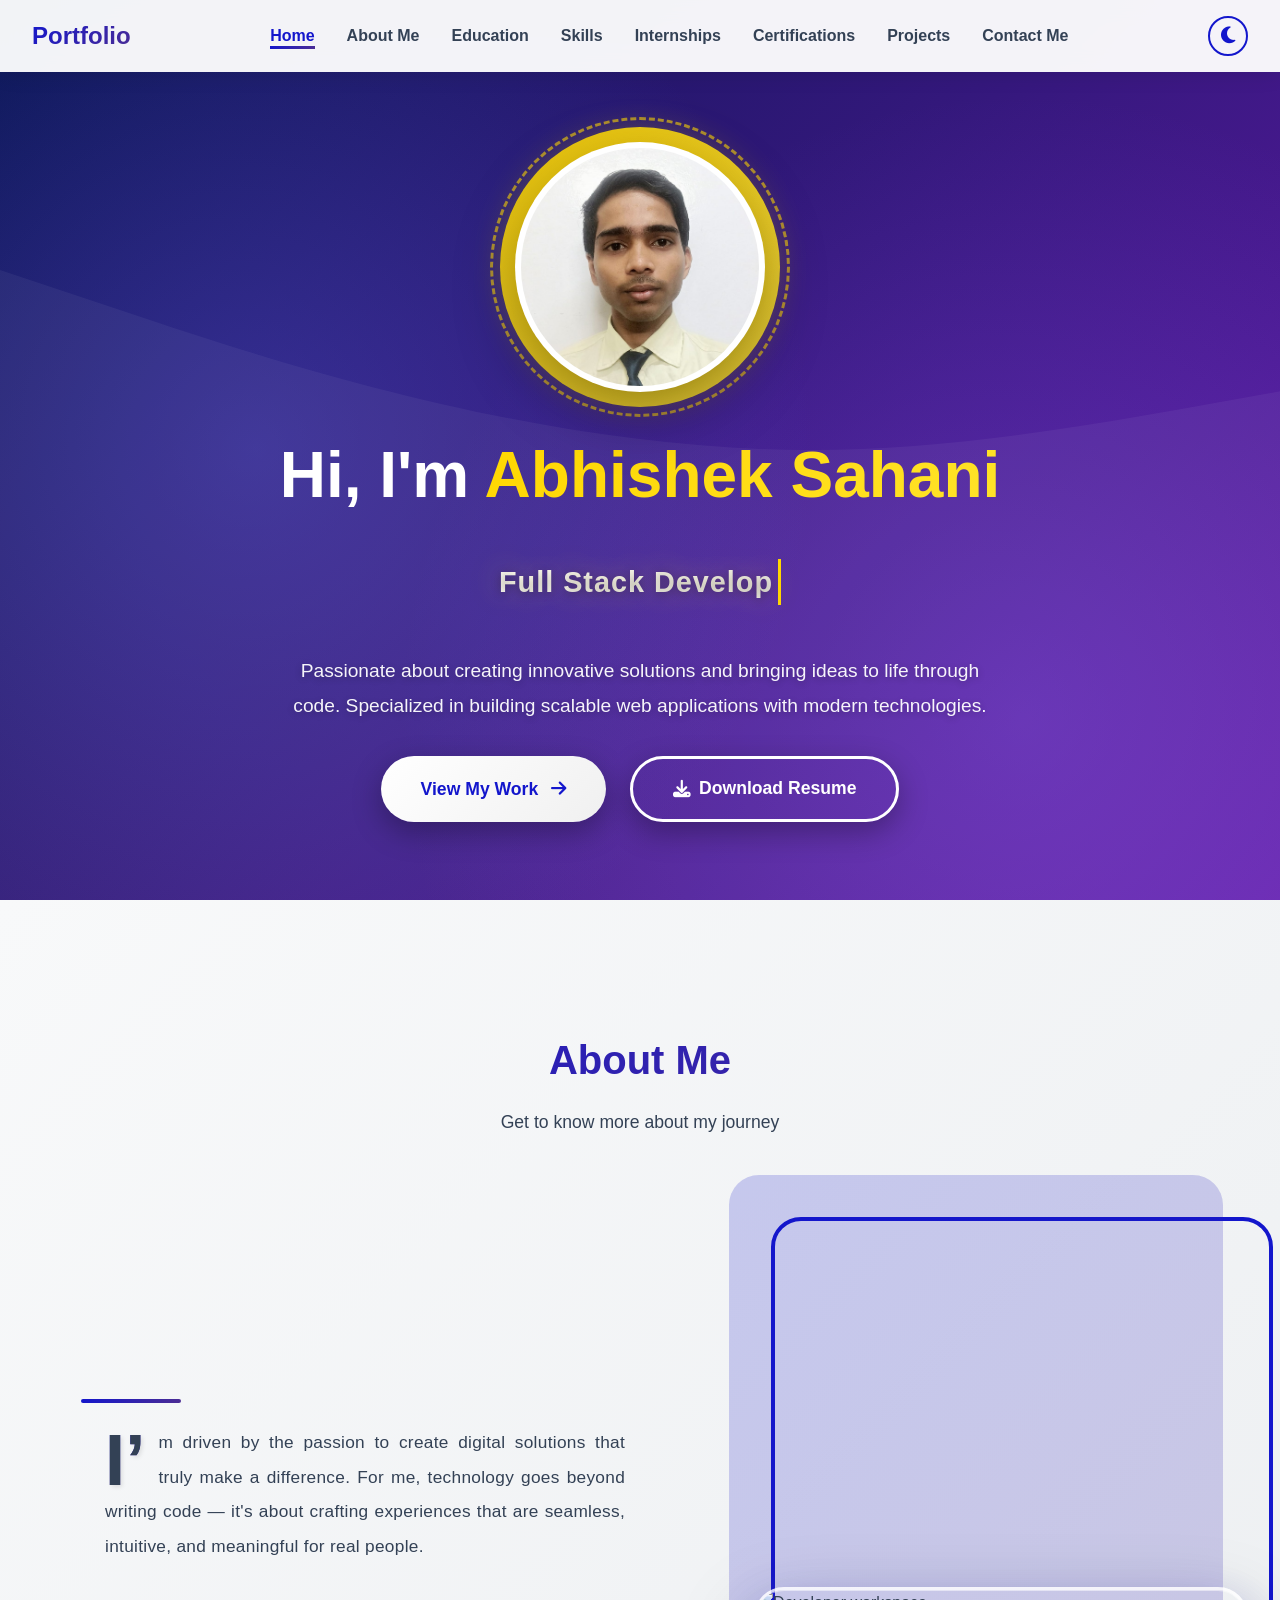
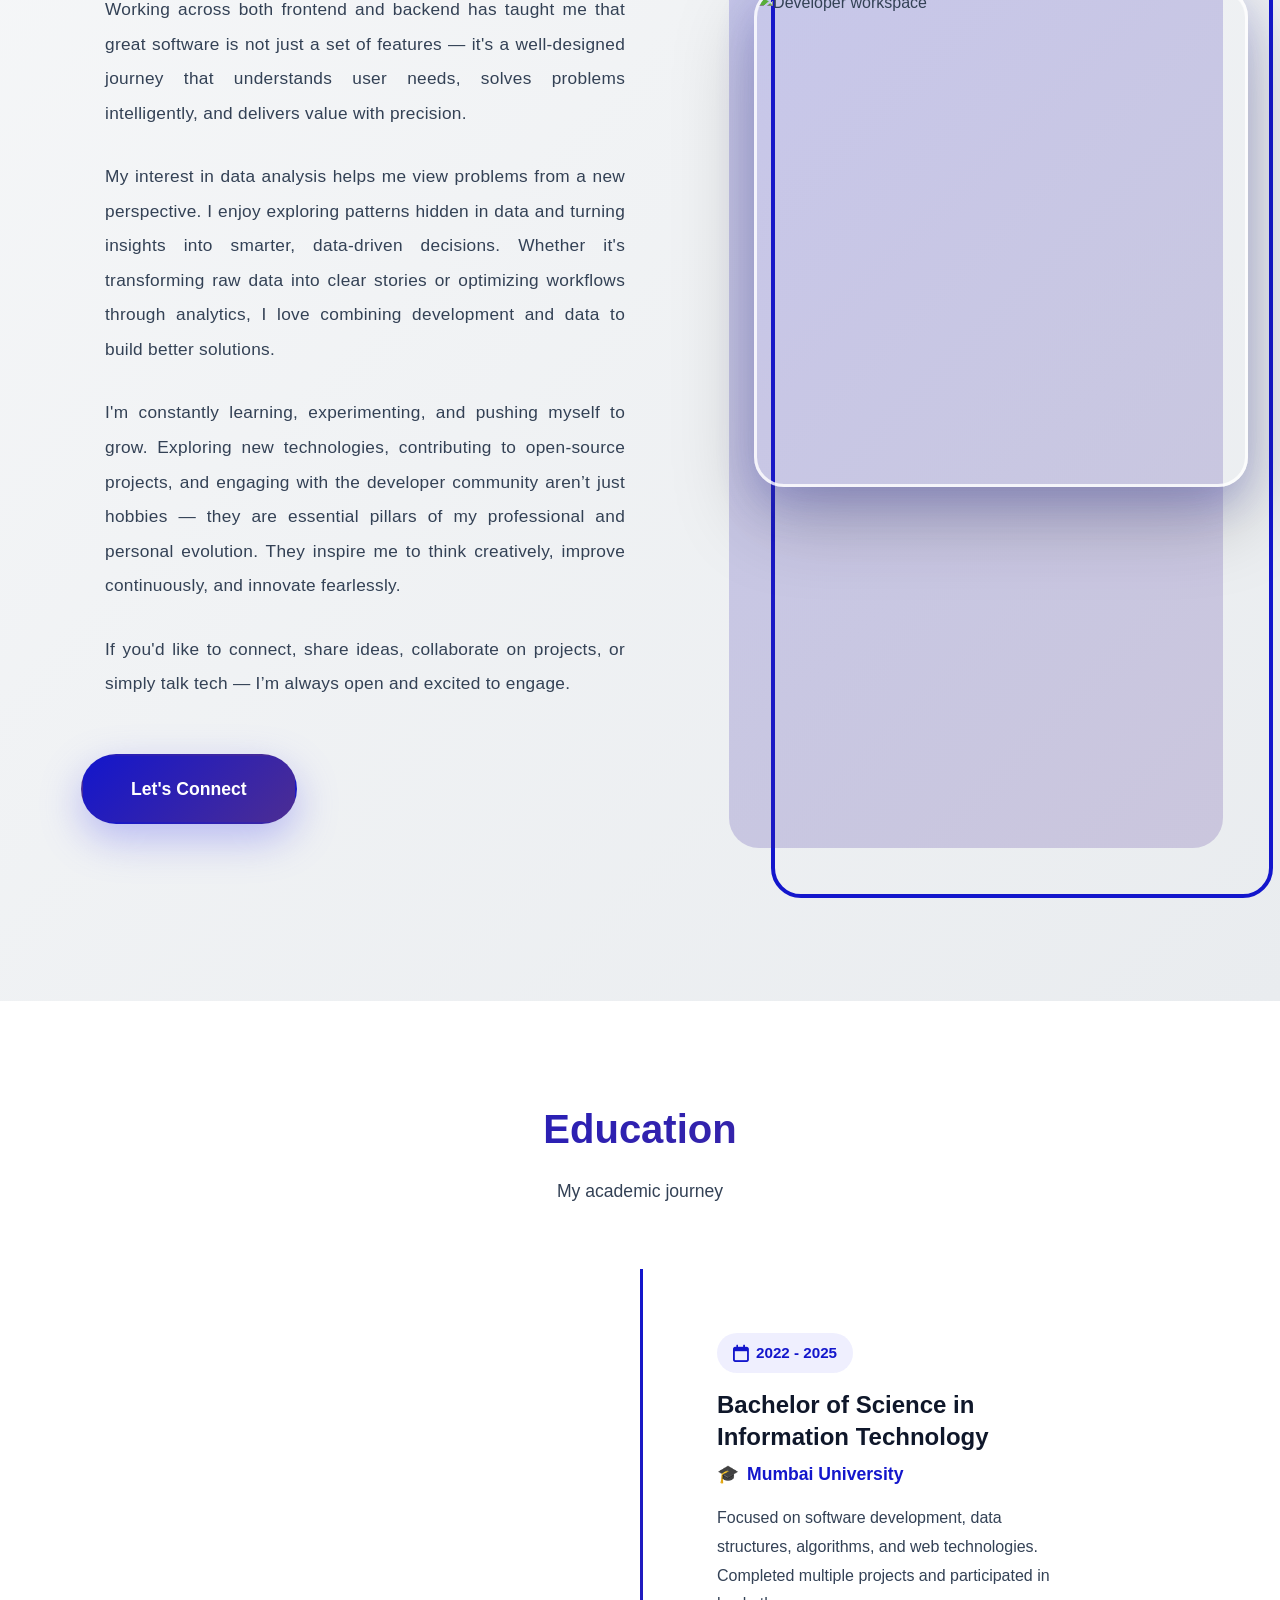
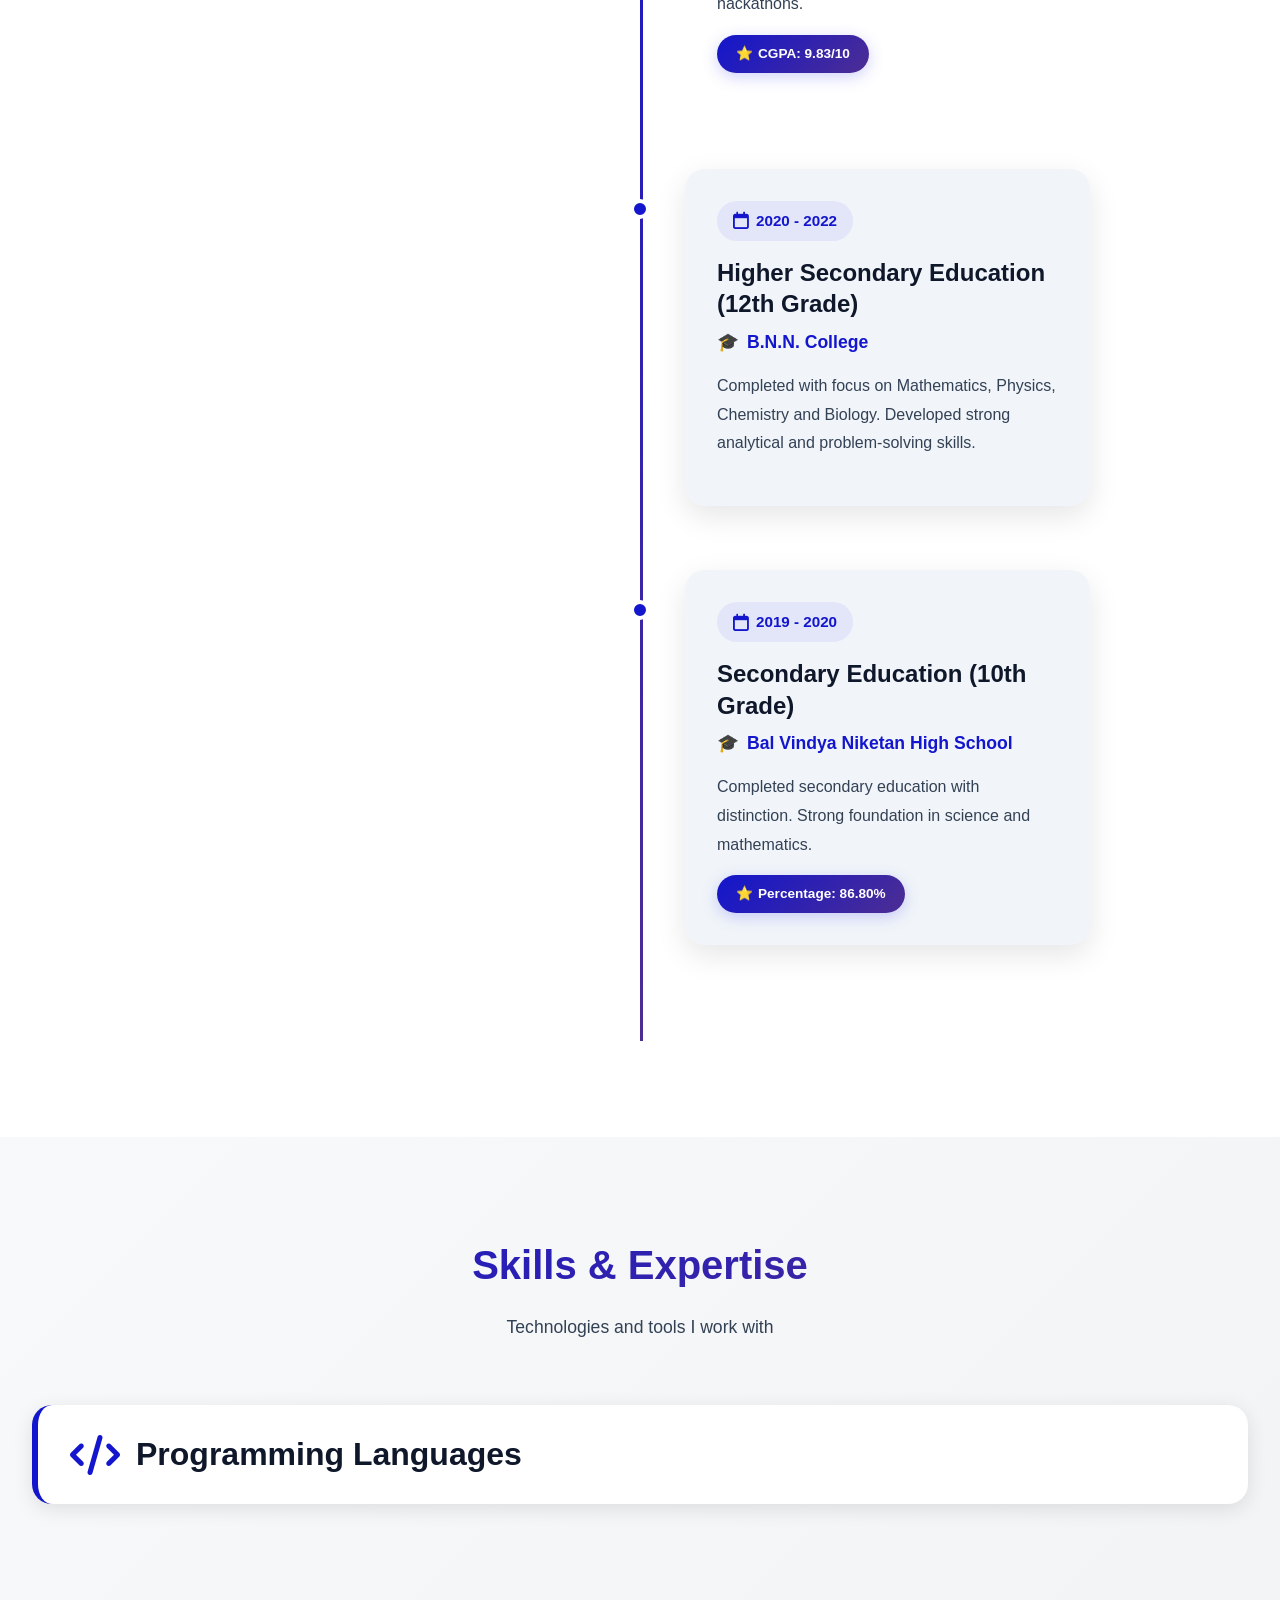
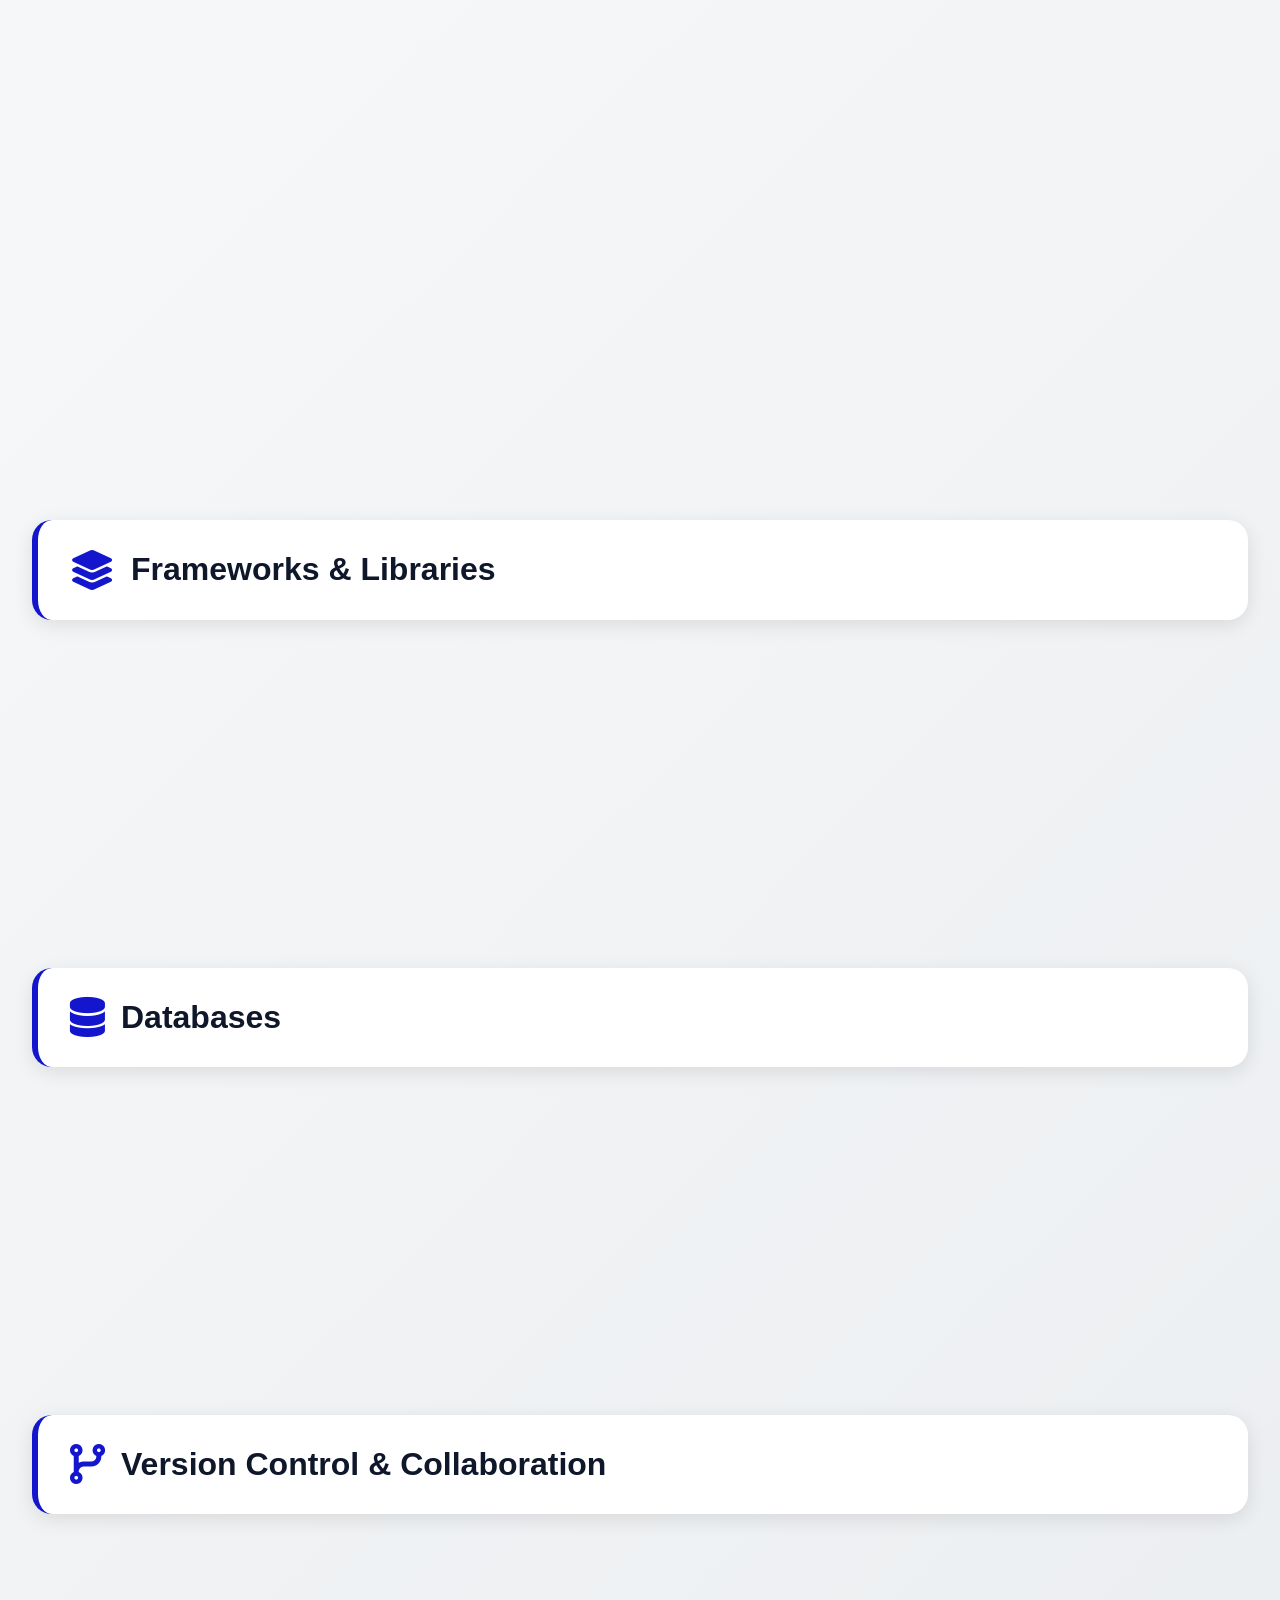
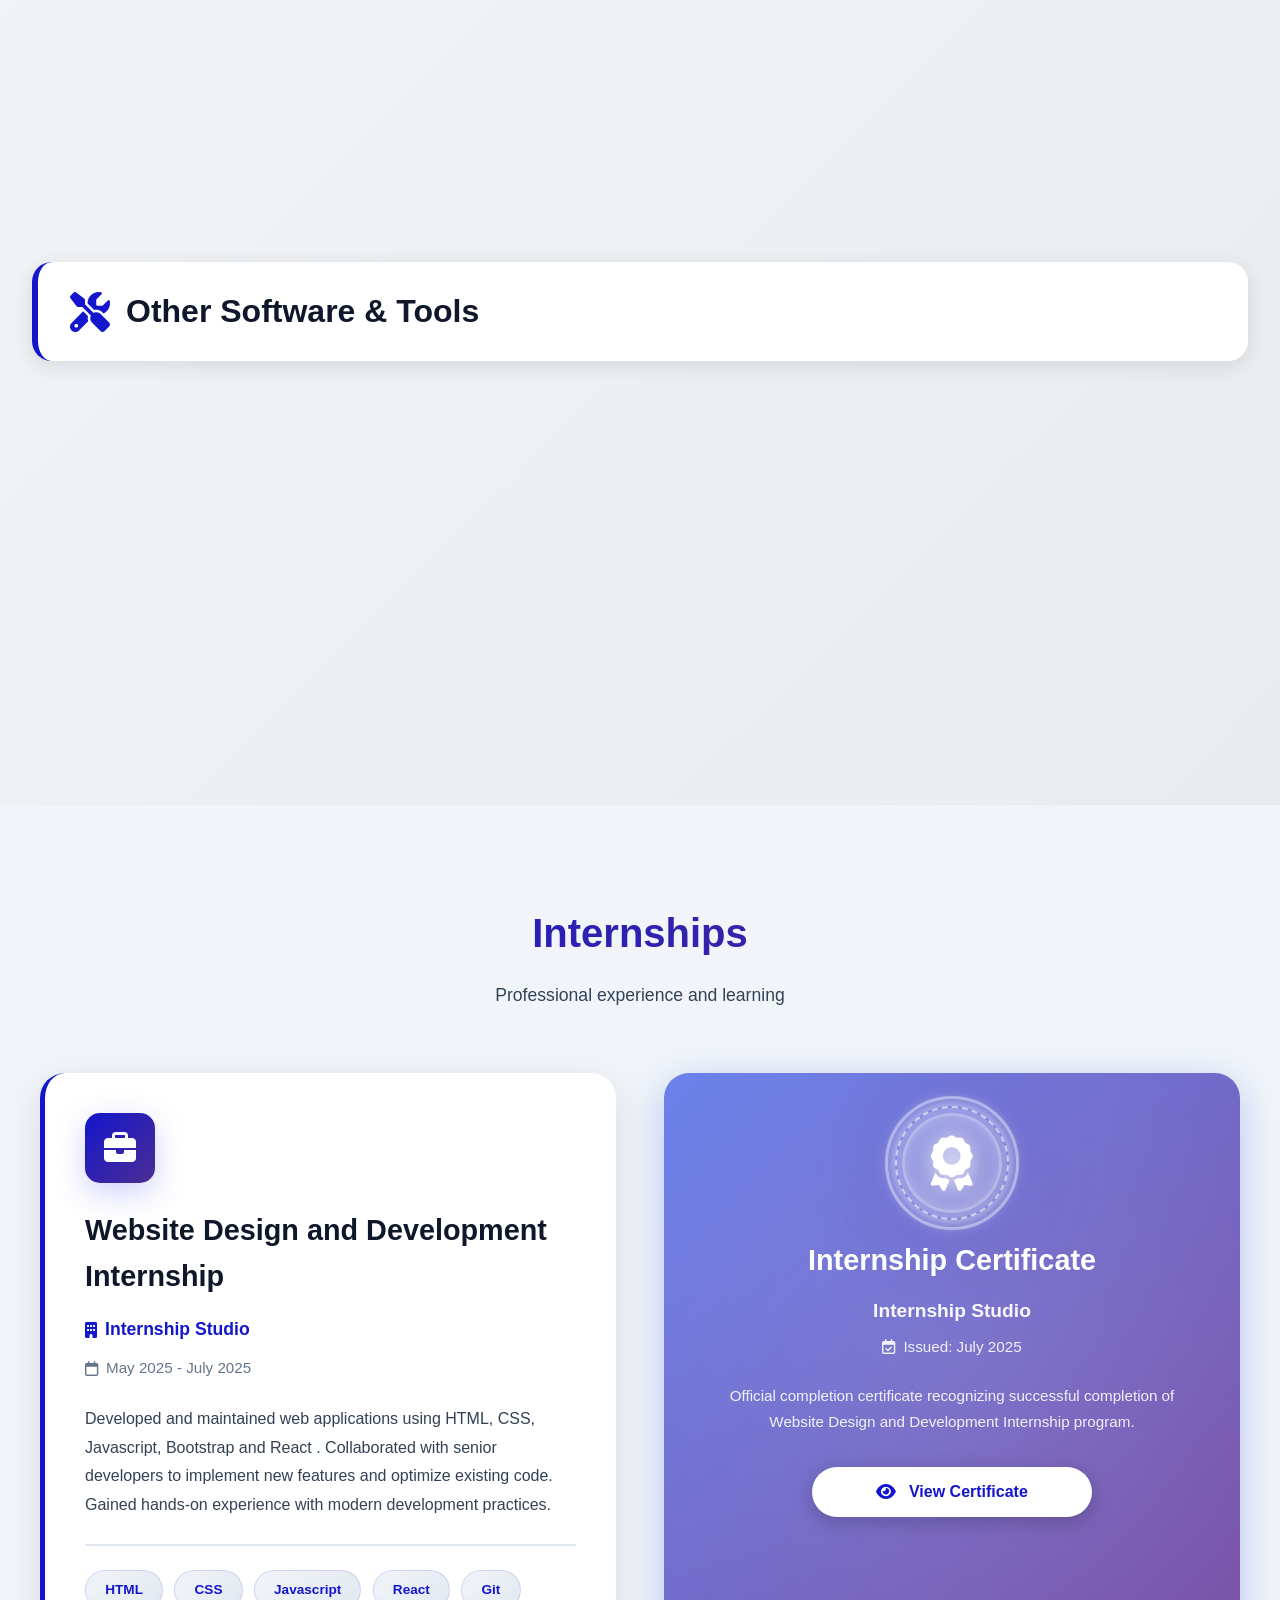
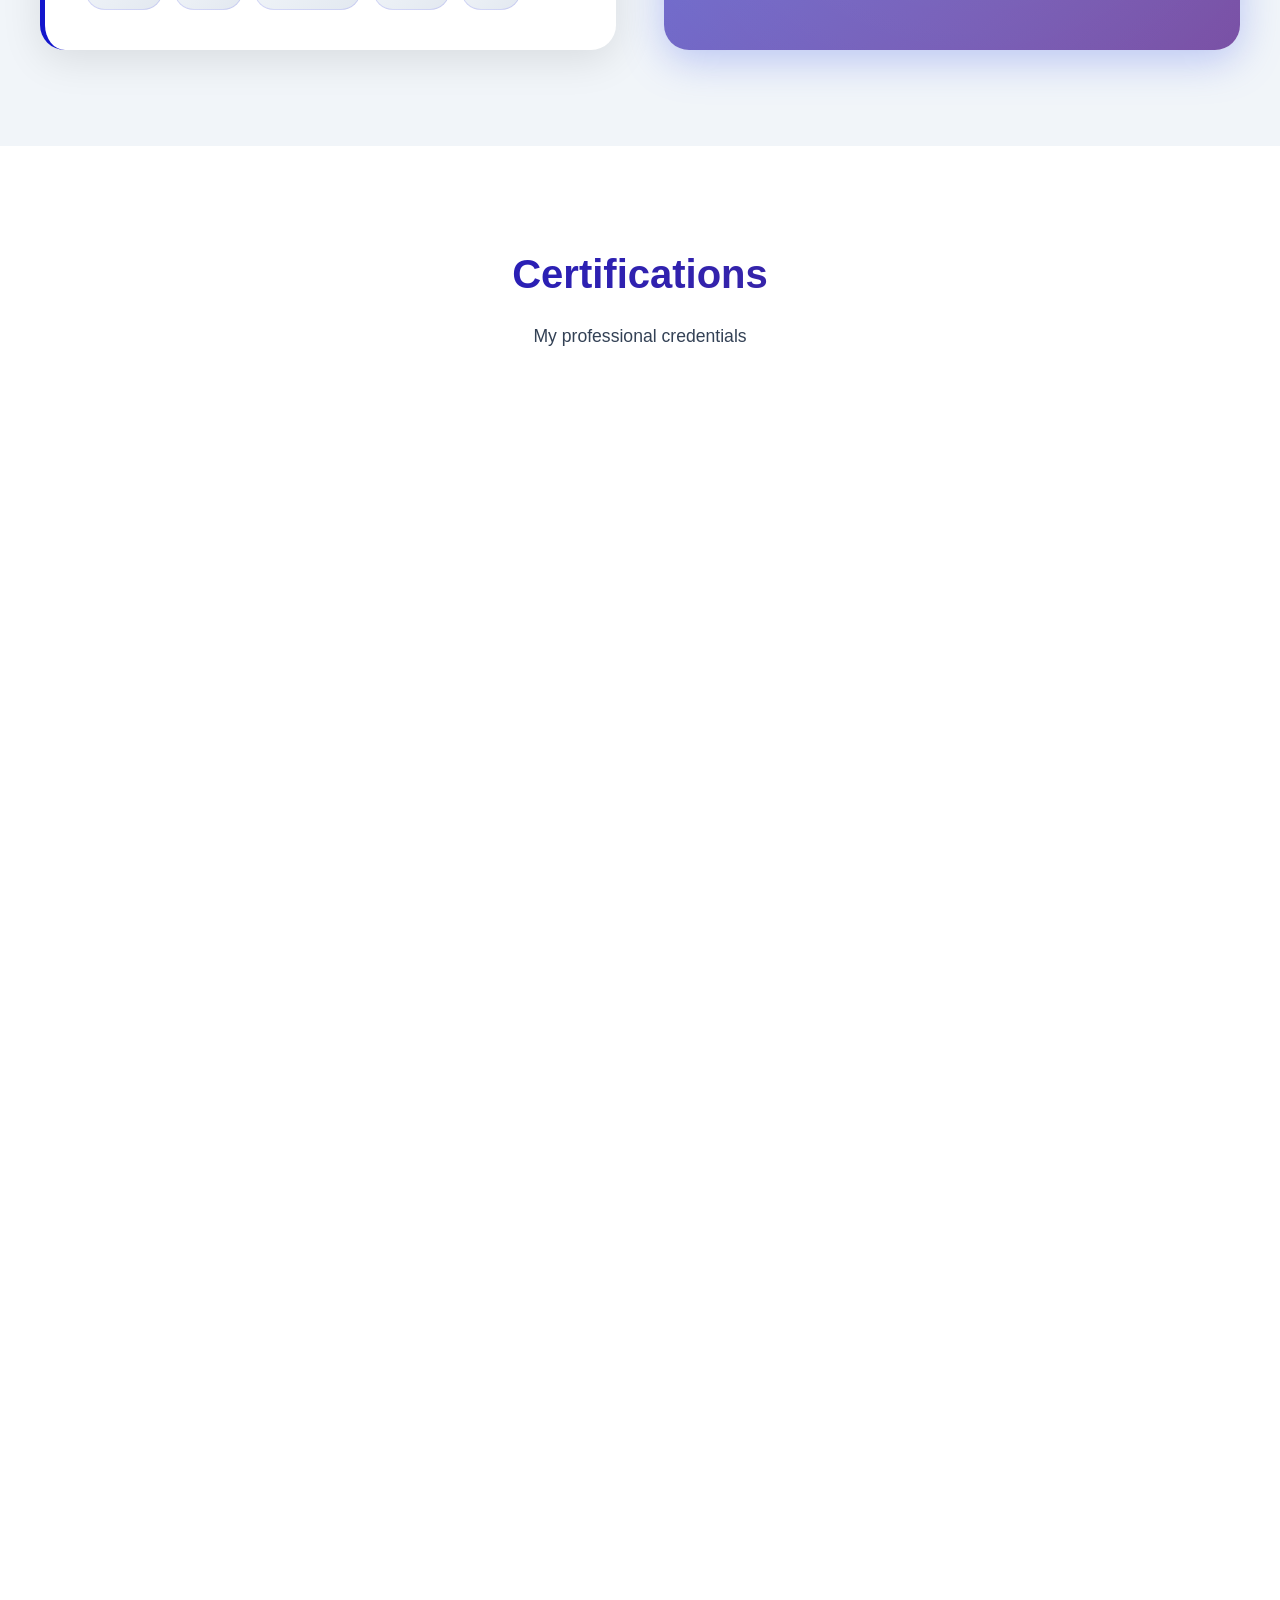
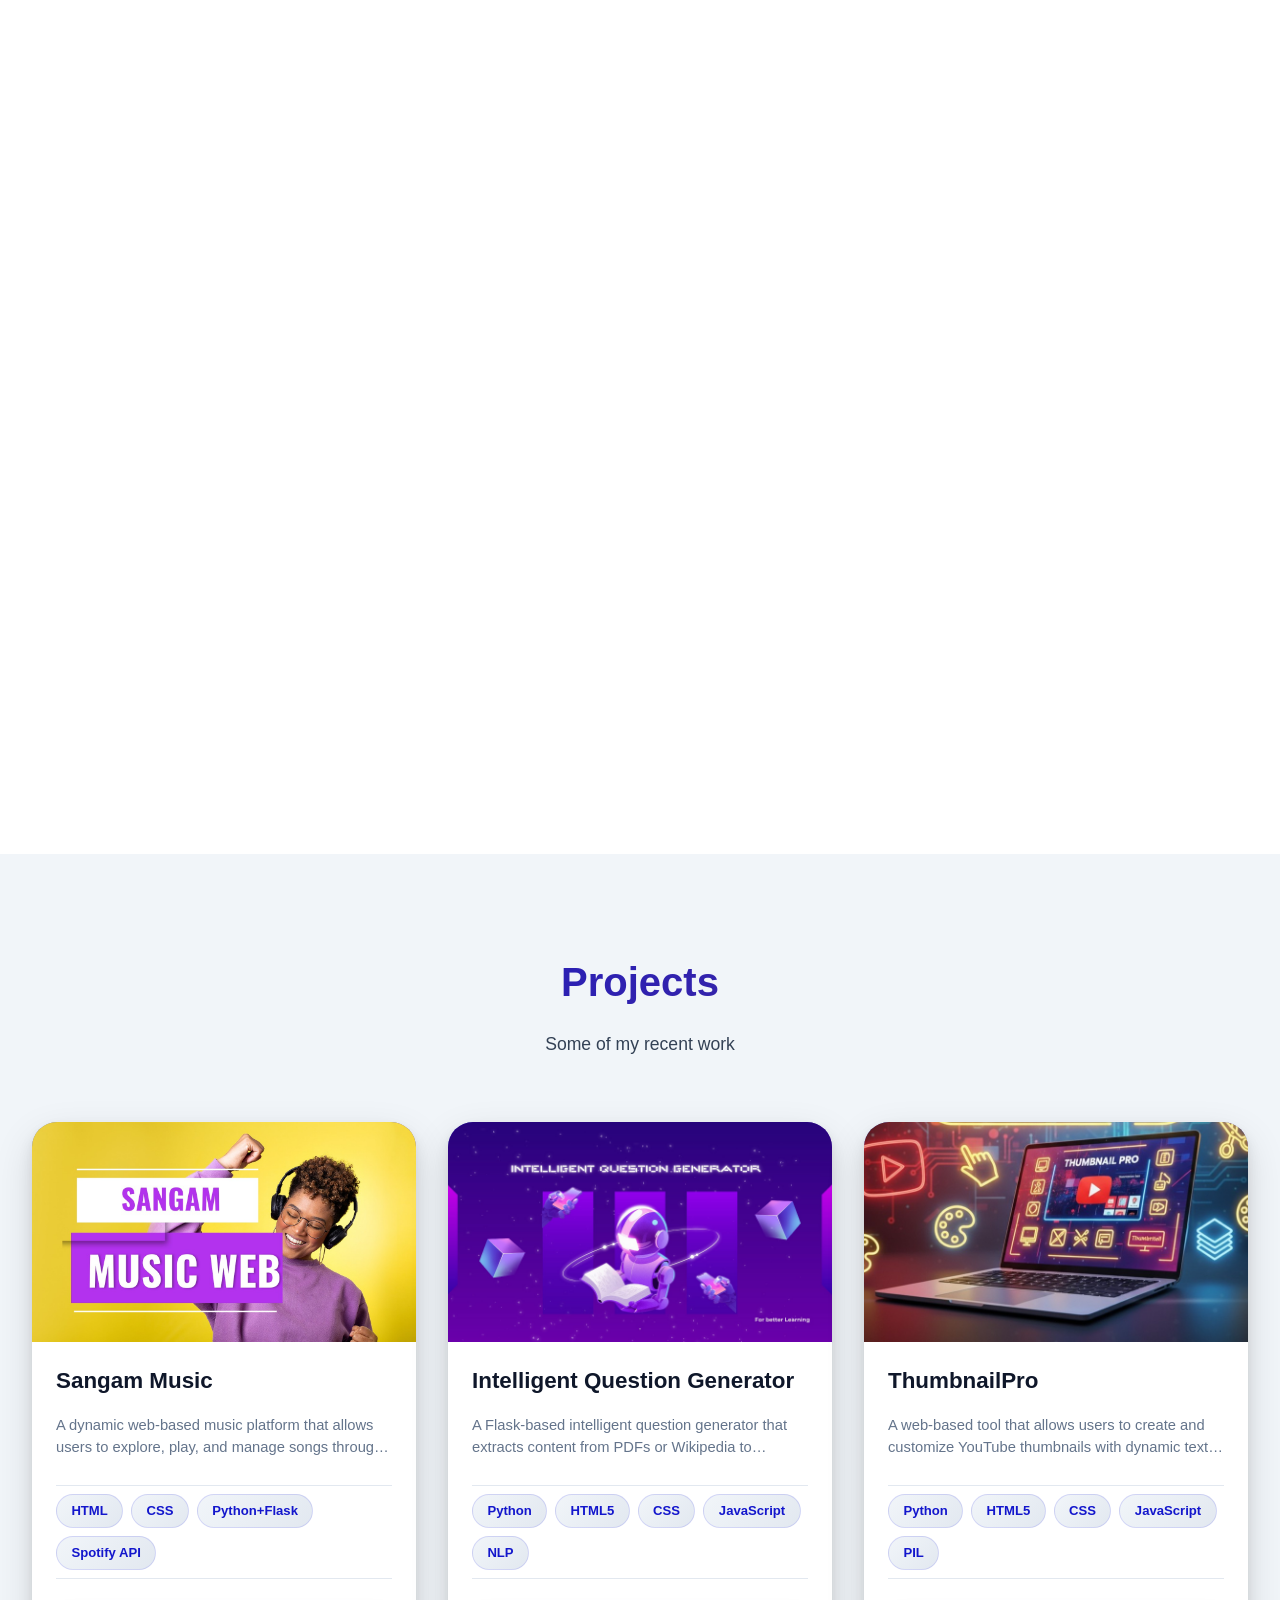
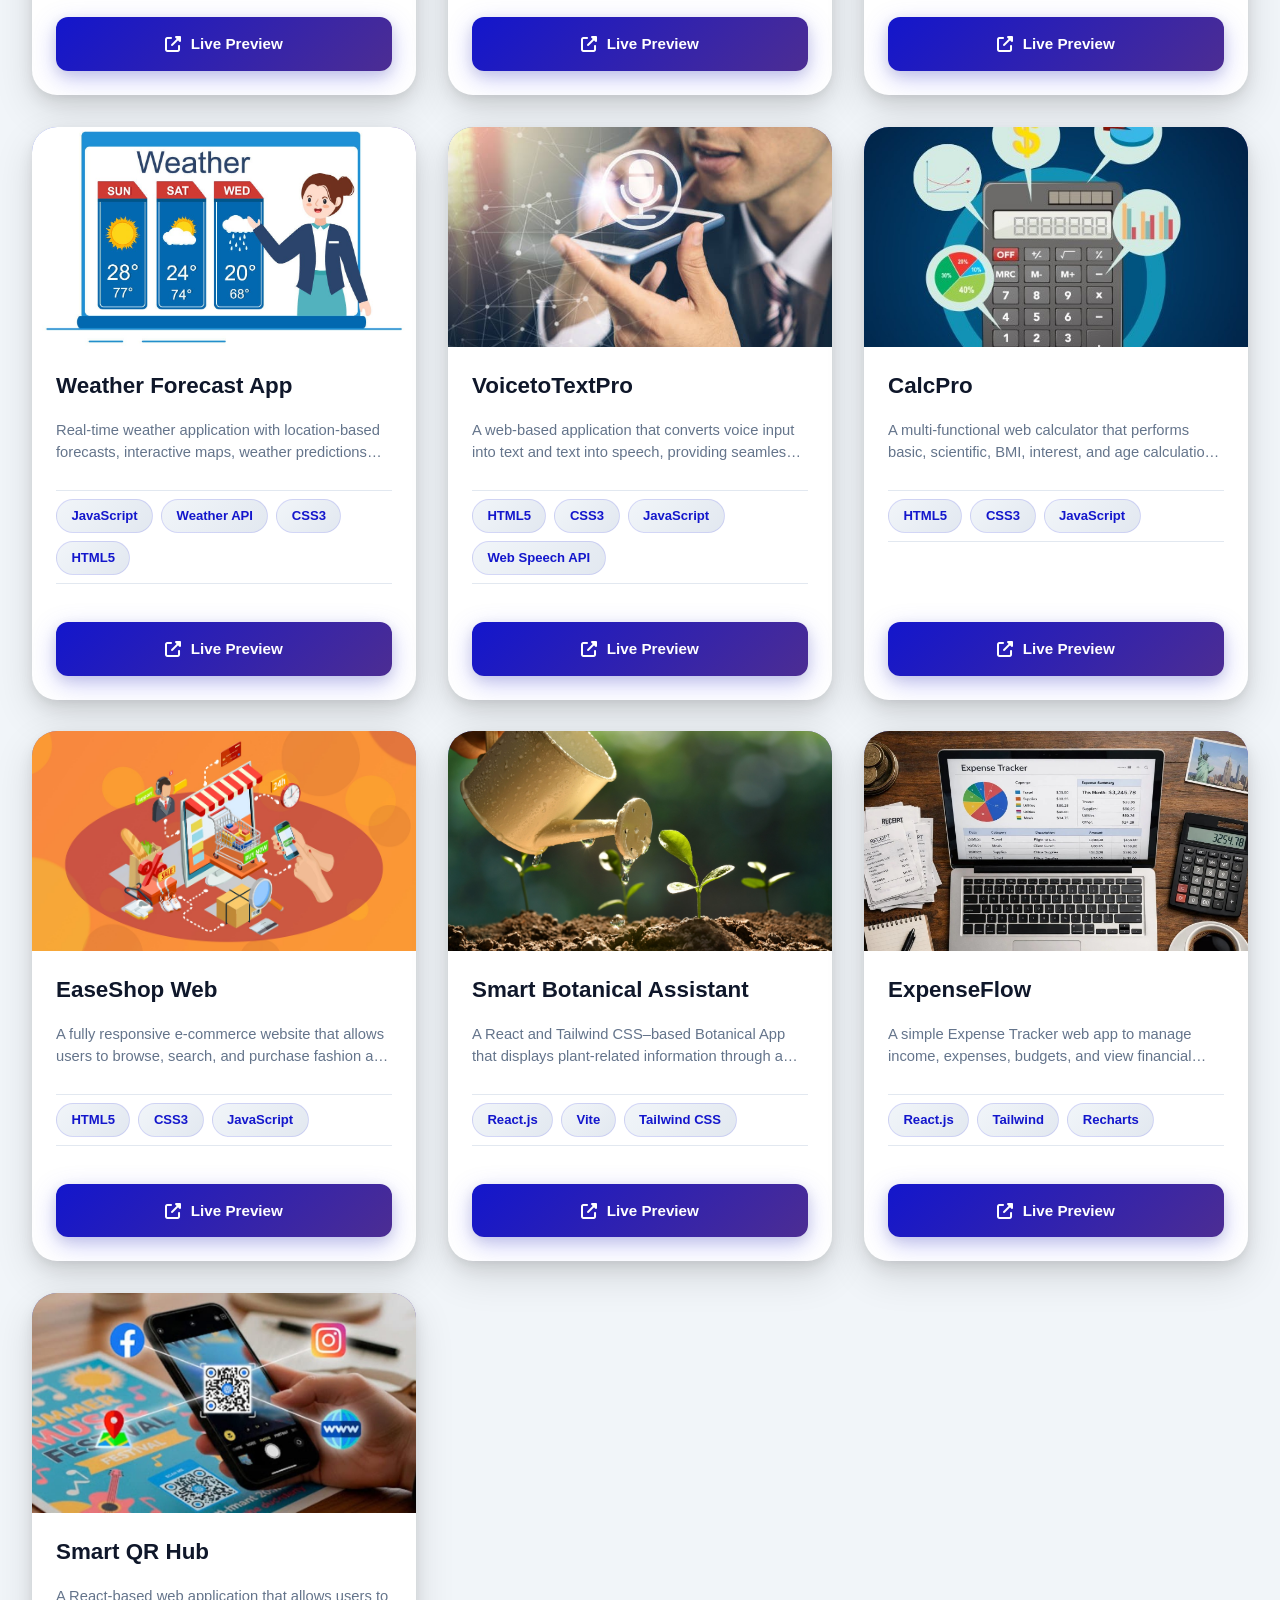
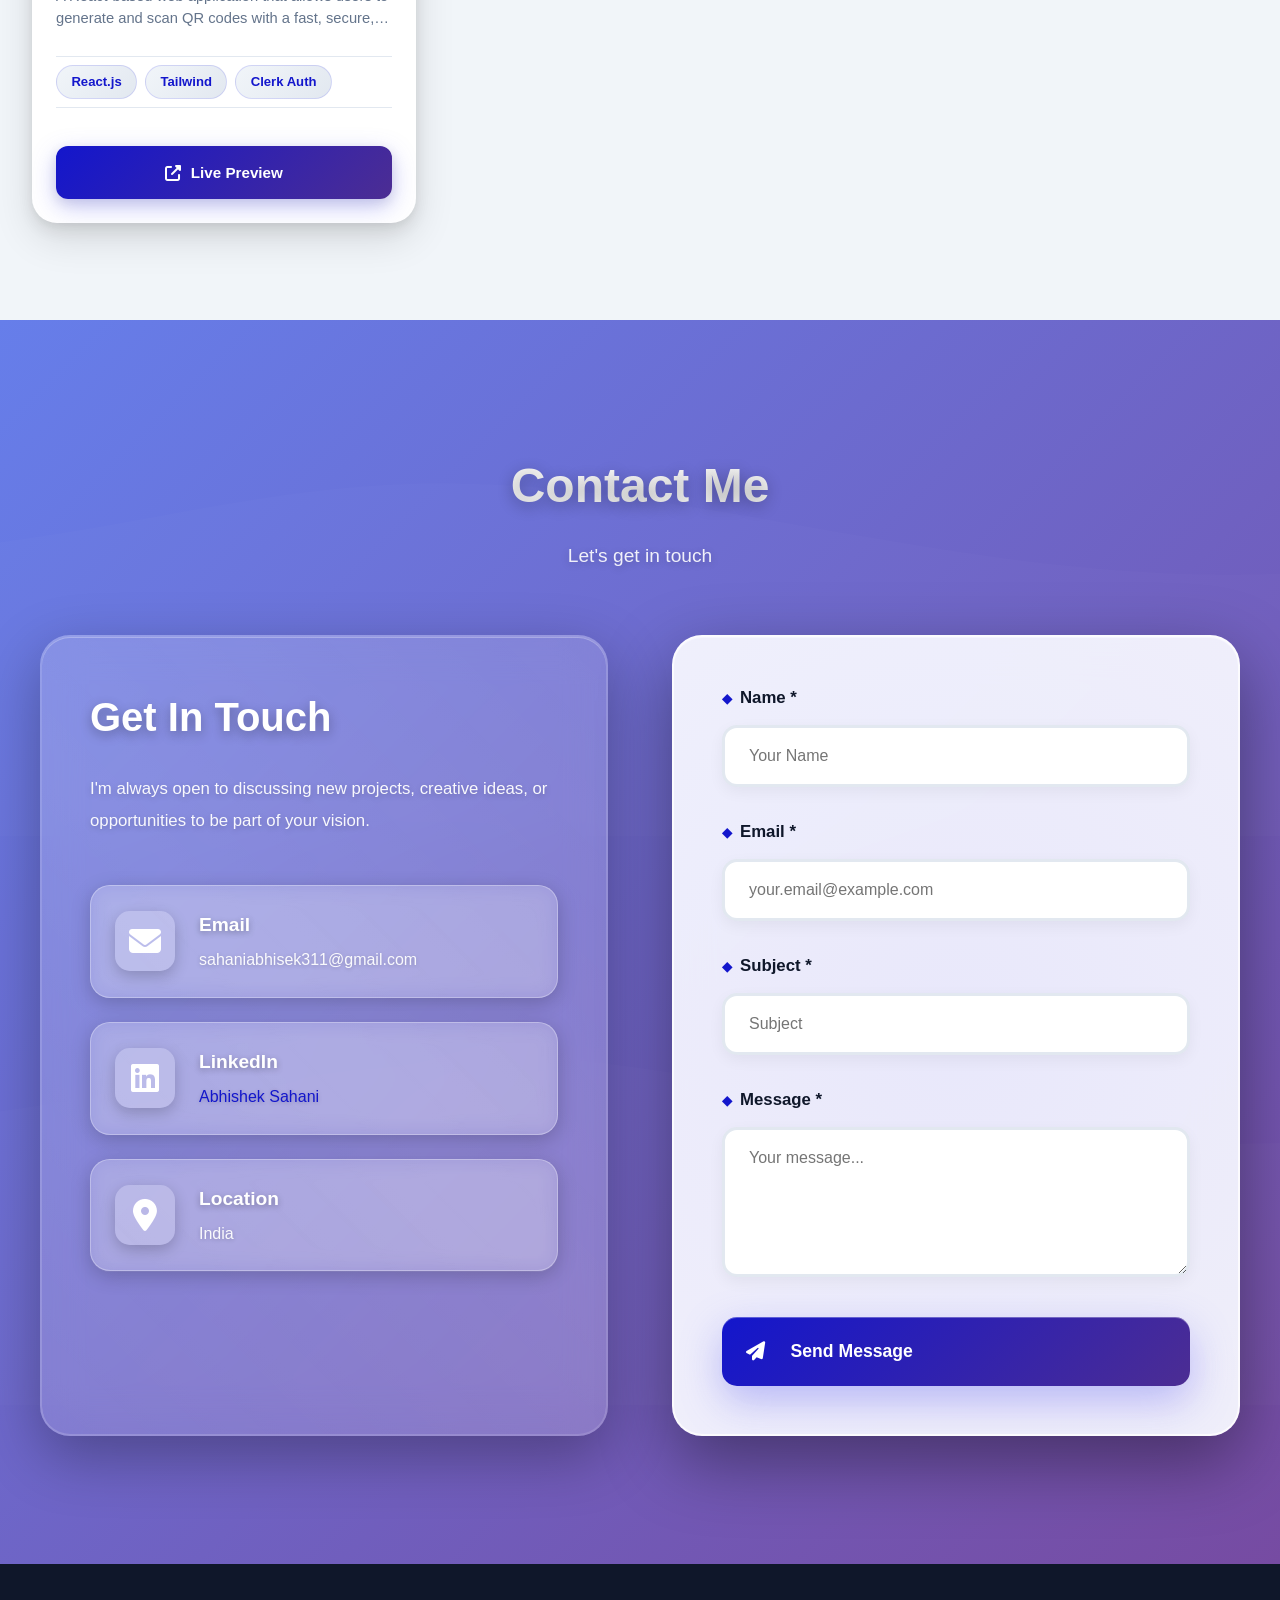
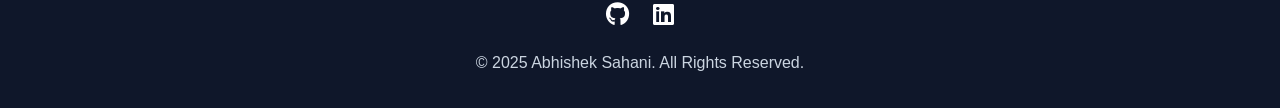
==== commit 9f9d1867: "code" ====
--- a/index.html
+++ b/index.html
@@ -770,10 +770,76 @@
         </div>
       </div>
 
+      <!-- Project 8 -->
+<div class="project-card" data-project="8">
+  <div class="project-thumbnail">
+    <img src="https://images.unsplash.com/photo-1517694712202-14dd9538aa97?w=600" alt="Smart Botanical Assistant" />
+  </div>
+  <div class="project-content">
+    <h3>Smart Botanical Assistant</h3>
+    <p class="project-description">A React and Tailwind CSS–based Botanical App that displays plant-related information through a clean and user-friendly interface.</p>
+    <div class="project-tech">
+      <span class="tech-tag">React.js</span>
+      <span class="tech-tag">Vite</span>
+      <span class="tech-tag">Tailwind CSS</span>
+    </div>
+    <div class="project-footer">
+      <a href="https://abhi930941.github.io/botanical-app/" target="_blank" rel="noopener noreferrer" class="live-preview-btn">
+        <i class="fas fa-external-link-alt"></i>
+        Live Preview
+      </a>
+    </div>
+  </div>
+</div>
+
+      <!-- Project 9 -->
+<div class="project-card" data-project="9">
+  <div class="project-thumbnail">
+    <img src="https://images.unsplash.com/photo-1551650975-87deedd944c3?w=600" alt="ExpenseFlow" />
+  </div>
+  <div class="project-content">
+    <h3>ExpenseFlow</h3>
+    <p class="project-description">A simple Expense Tracker web app to manage income, expenses, budgets, and view financial reports.</p>
+    <div class="project-tech">
+      <span class="tech-tag">React.js</span>
+      <span class="tech-tag">Tailwind </span>
+      <span class="tech-tag">Recharts</span>
+    </div>
+    <div class="project-footer">
+      <a href="https://abhi930941.github.io/expense-tracker/" target="_blank" rel="noopener noreferrer" class="live-preview-btn">
+        <i class="fas fa-external-link-alt"></i>
+        Live Preview
+      </a>
+    </div>
+  </div>
+</div>
+
+      <!-- Project 10 -->
+<div class="project-card" data-project="10">
+  <div class="project-thumbnail">
+    <img src="https://images.unsplash.com/photo-1460925895917-afdab827c52f?w=600" alt="Smart QR Hub" />
+  </div>
+  <div class="project-content">
+    <h3>Smart QR Hub</h3>
+    <p class="project-description">A React-based web application that allows users to generate and scan QR codes with a fast, secure, and user-friendly interface.</p>
+    <div class="project-tech">
+      <span class="tech-tag">React.js</span>
+      <span class="tech-tag">Tailwind </span>
+      <span class="tech-tag">Clerk Auth</span>
+    </div>
+    <div class="project-footer">
+      <a href="https://smart-qr-hub.vercel.app/" target="_blank" rel="noopener noreferrer" class="live-preview-btn">
+        <i class="fas fa-external-link-alt"></i>
+        Live Preview
+      </a>
+    </div>
+  </div>
+</div>
+
     </div>
   </section>
 
-  <!-- Contact Section -->
+        <!-- Contact Section -->
   <section id="contact">
     <h2 class="section-title">Contact Me</h2>
     <p class="section-subtitle">Let's get in touch</p>
--- a/style.css
+++ b/style.css
@@ -1,8 +1,7 @@
 /* ============================================
-   PROFESSIONAL PORTFOLIO - CSS
+    GENERAL RESET & ROOT VARIABLES
    ============================================ */
 
-/* General Reset */
 * {
   margin: 0;
   padding: 0;
@@ -19,7 +18,6 @@
   --shadow: rgba(0, 0, 0, 0.1);
 }
 
-/* Dark Mode Variables */
 body.dark-mode {
   --dark: #f1f5f9;
   --light: #1e293b;
@@ -27,6 +25,14 @@
   --text: #cbd5e1;
   --shadow: rgba(255, 255, 255, 0.1);
 }
+
+html {
+  scroll-behavior: smooth;
+}
+
+/* ============================================
+    TYPOGRAPHY & BASE STYLES
+   ============================================ */
 
 body {
   font-family: 'Inter', -apple-system, BlinkMacSystemFont, 'Segoe UI', sans-serif;
@@ -35,9 +41,83 @@
   background: var(--light);
   overflow-x: hidden;
   transition: background-color 0.3s ease, color 0.3s ease;
-}
+  position: relative;
+}
+
+section {
+  padding: 6rem 2rem;
+  max-width: 1400px;
+  margin: 0 auto;
+  position: relative;
+}
+
+section::before {
+  content: '';
+  position: absolute;
+  top: 0;
+  left: 0;
+  width: 0;
+  height: 2px;
+  background: linear-gradient(90deg, var(--primary), var(--secondary));
+  transition: width 1s cubic-bezier(0.175, 0.885, 0.32, 1.275);
+}
+
+section.animate-in::before {
+  width: 100%;
+}
+
+.section-title {
+  font-size: 2.5rem;
+  font-weight: 800;
+  text-align: center;
+  margin-bottom: 1rem;
+  background: linear-gradient(135deg, var(--primary), var(--secondary));
+  -webkit-background-clip: text;
+  -webkit-text-fill-color: transparent;
+  background-clip: text;
+  opacity: 0;
+  transform: translateY(-50px);
+  transition: all 0.8s cubic-bezier(0.175, 0.885, 0.32, 1.275);
+}
+
+.section-title.animate-in {
+  opacity: 1;
+  transform: translateY(0);
+  animation: titleBounce 1s ease;
+}
+
+@keyframes titleBounce {
+  0% {
+    transform: translateY(-50px);
+  }
+  60% {
+    transform: translateY(10px);
+  }
+  80% {
+    transform: translateY(-5px);
+  }
+  100% {
+    transform: translateY(0);
+  }
+}
+
+.section-subtitle {
+  text-align: center;
+  color: var(--text);
+  margin-bottom: 4rem;
+  font-size: 1.1rem;
+  opacity: 0;
+  transform: translateY(30px);
+  transition: all 0.8s cubic-bezier(0.175, 0.885, 0.32, 1.275) 0.2s;
+}
+
+.section-subtitle.animate-in {
+  opacity: 1;
+  transform: translateY(0);
+}
+
 /* ============================================
-   NAVIGATION
+    NAVIGATION BAR 
    ============================================ */
 
 nav {
@@ -148,7 +228,7 @@
 }
 
 /* ============================================
-   HERO SECTION
+    HERO SECTION 
    ============================================ */
 
 .hero {
@@ -162,7 +242,6 @@
   overflow: hidden;
 }
 
-/* Animated Background Particles */
 .hero::before {
   content: '';
   position: absolute;
@@ -186,7 +265,6 @@
   }
 }
 
-/* Floating Geometric Shapes */
 .hero::after {
   content: '';
   position: absolute;
@@ -217,10 +295,7 @@
   z-index: 1;
 }
 
-/* ============================================
-   ANIMATED PROFILE PHOTO
-   ============================================ */
-
+/* Profile Photo with Animations */
 .profile-photo {
   margin: 0 auto 2rem;
   width: 250px;
@@ -275,7 +350,6 @@
   }
 }
 
-/* Animated Golden Rotating Ring */
 .profile-photo::before {
   content: '';
   position: absolute;
@@ -309,7 +383,6 @@
   }
 }
 
-/* Pulsing Outer Ring */
 .profile-photo::after {
   content: '';
   position: absolute;
@@ -338,7 +411,6 @@
   }
 }
 
-/* Sparkle Effect */
 .profile-photo .sparkle {
   position: absolute;
   width: 8px;
@@ -384,7 +456,6 @@
   }
 }
 
-/* Hover Effect */
 .profile-photo:hover img {
   transform: scale(1.08) rotate(5deg);
   box-shadow: 
@@ -397,10 +468,7 @@
   animation: rotateGlow 1.5s linear infinite, gradientShift 3s ease infinite;
 }
 
-/* ============================================
-   TYPING ANIMATION - PROFESSIONAL EFFECT
-   ============================================ */
-
+/* Hero Content Text */
 .hero-content h1 {
   font-size: 4rem;
   font-weight: 800;
@@ -449,7 +517,6 @@
   letter-spacing: 1px;
 }
 
-/* Typing Text */
 .typing-text {
   display: inline-block;
   border-right: 3px solid #ffd700;
@@ -481,7 +548,6 @@
   }
 }
 
-/* Description */
 .hero-content > p {
   font-size: 1.2rem;
   margin-bottom: 2rem;
@@ -579,40 +645,7 @@
 }
 
 /* ============================================
-   SECTIONS
-   ============================================ */
-
-section {
-  padding: 6rem 2rem;
-  max-width: 1400px;
-  margin: 0 auto;
-}
-
-.section-title {
-  font-size: 2.5rem;
-  font-weight: 800;
-  text-align: center;
-  margin-bottom: 1rem;
-  background: linear-gradient(135deg, var(--primary), var(--secondary));
-  -webkit-background-clip: text;
-  -webkit-text-fill-color: transparent;
-  background-clip: text;
-}
-
-.section-subtitle {
-  text-align: center;
-  color: var(--text);
-  margin-bottom: 4rem;
-  font-size: 1.1rem;
-}
-
-/* ============================================
-   ABOUT SECTION
-   ============================================ */
-
-/* ============================================
-   ABOUT SECTION - ULTRA MODERN DESIGN
-   Replace the existing About Section styles in your style.css
+    ABOUT SECTION 
    ============================================ */
 
 #about {
@@ -626,7 +659,6 @@
   background: linear-gradient(135deg, #0f172a 0%, #1e293b 100%);
 }
 
-/* Animated Background Pattern */
 #about::before {
   content: '';
   position: absolute;
@@ -661,7 +693,7 @@
   z-index: 1;
 }
 
-/* Left Side - Text Content with Card Design */
+/* About Text */
 .about-text {
   background: var(--white);
   padding: 3rem;
@@ -672,6 +704,14 @@
   animation: fadeInLeft 1s ease forwards;
   position: relative;
   border: 1px solid rgba(99, 102, 241, 0.1);
+  opacity: 0;
+  transform: translateX(-100px) rotateY(-15deg);
+  transition: all 1s cubic-bezier(0.175, 0.885, 0.32, 1.275);
+}
+
+.about-text.animate-in {
+  opacity: 1;
+  transform: translateX(0) rotateY(0);
 }
 
 body.dark-mode .about-text {
@@ -682,7 +722,6 @@
   border-color: rgba(99, 102, 241, 0.2);
 }
 
-/* Decorative Corner */
 .about-text::before {
   content: '';
   position: absolute;
@@ -750,6 +789,25 @@
   opacity: 0;
   animation: fadeInUp 0.8s ease forwards;
   animation-delay: calc(var(--delay) * 0.2s);
+  position: relative;
+  padding-left: 1.5rem;
+  transition: all 0.3s ease;
+}
+
+.about-text p::before {
+  content: '';
+  position: absolute;
+  left: 0;
+  top: 0.6rem;
+  width: 5px;
+  height: 0;
+  background: linear-gradient(180deg, var(--primary), var(--secondary));
+  border-radius: 3px;
+  transition: height 0.4s ease;
+}
+
+.about-text:hover p::before {
+  height: calc(100% - 1.2rem);
 }
 
 .about-text p:nth-of-type(1) { --delay: 1; }
@@ -757,17 +815,6 @@
 .about-text p:nth-of-type(3) { --delay: 3; }
 .about-text p:nth-of-type(4) { --delay: 4; }
 .about-text p:nth-of-type(5) { --delay: 5; }
-
-@keyframes fadeInUp {
-  from {
-    opacity: 0;
-    transform: translateY(20px);
-  }
-  to {
-    opacity: 1;
-    transform: translateY(0);
-  }
-}
 
 body.dark-mode .about-text p {
   color: #cbd5e1;
@@ -784,6 +831,16 @@
   -webkit-text-fill-color: transparent;
   background-clip: text;
   text-shadow: 2px 2px 4px rgba(0, 0, 0, 0.1);
+}
+
+.about-text p::selection {
+  background: var(--primary);
+  color: white;
+}
+
+body.dark-mode .about-text p::selection {
+  background: var(--secondary);
+  color: white;
 }
 
 .about-text .btn {
@@ -838,7 +895,7 @@
   transform: translateX(5px);
 }
 
-/* Right Side - Image with 3D Effect */
+/* About Image */
 .about-image {
   position: relative;
   animation: fadeInRight 1s ease forwards;
@@ -847,6 +904,13 @@
   height: 100%;
   display: flex;
   align-items: center;
+  transform: translateX(100px) rotateY(15deg) scale(0.9);
+  transition: all 1s cubic-bezier(0.175, 0.885, 0.32, 1.275) 0.3s;
+}
+
+.about-image.animate-in {
+  opacity: 1;
+  transform: translateX(0) rotateY(0) scale(1);
 }
 
 @keyframes fadeInRight {
@@ -860,7 +924,6 @@
   }
 }
 
-/* 3D Frame Effect */
 .about-image::before {
   content: '';
   position: absolute;
@@ -882,1482 +945,852 @@
     opacity: 0.2;
   }
   50% {
-    transform: scale(1.03);
-    opacity: 0.3;
-  }
-}
-
+    transform:scale(1.03);
+opacity: 0.3;
+}
+}
 .about-image:hover::before {
-  top: -30px;
-  left: -30px;
-  opacity: 0.4;
-  animation: none;
-  transform: scale(1.03);
-}
-
+top: -30px;
+left: -30px;
+opacity: 0.4;
+animation: none;
+transform: scale(1.03);
+}
 .about-image::after {
-  content: '';
-  position: absolute;
-  bottom: -25px;
-  right: -25px;
-  width: 100%;
-  height: 100%;
-  border: 4px solid var(--primary);
-  border-radius: 30px;
-  z-index: -2;
-  transition: all 0.4s ease;
-}
-
+content: '';
+position: absolute;
+bottom: -25px;
+right: -25px;
+width: 100%;
+height: 100%;
+border: 4px solid var(--primary);
+border-radius: 30px;
+z-index: -2;
+transition: all 0.4s ease;
+}
 .about-image:hover::after {
-  bottom: -30px;
-  right: -30px;
-  border-width: 5px;
-}
-
+bottom: -30px;
+right: -30px;
+border-width: 5px;
+}
 .about-image img {
-  width: 100%;
-  height: auto;
-  min-height: 500px;
-  max-height: 650px;
-  object-fit: cover;
-  border-radius: 30px;
-  box-shadow: 
-    0 30px 80px rgba(0, 0, 0, 0.25),
-    0 15px 40px rgba(99, 102, 241, 0.3),
-    inset 0 1px 0 rgba(255, 255, 255, 0.5);
-  transition: all 0.5s cubic-bezier(0.175, 0.885, 0.32, 1.275);
-  display: block;
-  border: 3px solid rgba(255, 255, 255, 0.8);
-  position: relative;
-}
-
+width: 100%;
+height: auto;
+min-height: 500px;
+max-height: 650px;
+object-fit: cover;
+border-radius: 30px;
+box-shadow:
+0 30px 80px rgba(0, 0, 0, 0.25),
+0 15px 40px rgba(99, 102, 241, 0.3),
+inset 0 1px 0 rgba(255, 255, 255, 0.5);
+transition: all 0.5s cubic-bezier(0.175, 0.885, 0.32, 1.275);
+display: block;
+border: 3px solid rgba(255, 255, 255, 0.8);
+position: relative;
+}
 body.dark-mode .about-image img {
-  border-color: rgba(255, 255, 255, 0.1);
-}
-
+border-color: rgba(255, 255, 255, 0.1);
+box-shadow:
+0 30px 80px rgba(0, 0, 0, 0.5),
+0 15px 40px rgba(99, 102, 241, 0.5),
+0 0 60px rgba(99, 102, 241, 0.3);
+}
 .about-image:hover img {
-  transform: scale(1.05) translateY(-5px);
-  box-shadow: 
-    0 40px 100px rgba(0, 0, 0, 0.3),
-    0 20px 50px rgba(99, 102, 241, 0.4),
-    inset 0 1px 0 rgba(255, 255, 255, 0.7);
-}
-
-/* Floating Info Cards */
+transform: scale(1.05) translateY(-5px);
+box-shadow:
+0 40px 100px rgba(0, 0, 0, 0.3),
+0 20px 50px rgba(99, 102, 241, 0.4),
+inset 0 1px 0 rgba(255, 255, 255, 0.7);
+}
+body.dark-mode .about-image:hover img {
+box-shadow:
+0 40px 100px rgba(0, 0, 0, 0.6),
+0 20px 50px rgba(99, 102, 241, 0.6),
+0 0 80px rgba(99, 102, 241, 0.4);
+}
+/* Info Cards */
 .info-cards {
-  position: absolute;
-  top: 30px;
-  right: 30px;
-  display: flex;
-  flex-direction: column;
-  gap: 1rem;
-  z-index: 10;
-}
-
+position: absolute;
+top: 30px;
+right: 30px;
+display: flex;
+flex-direction: column;
+gap: 1rem;
+z-index: 10;
+}
 .info-card {
-  background: rgba(255, 255, 255, 0.95);
-  backdrop-filter: blur(10px);
-  padding: 1.2rem 1.5rem;
-  border-radius: 20px;
-  box-shadow: 0 10px 30px rgba(0, 0, 0, 0.2);
-  display: flex;
-  align-items: center;
-  gap: 1rem;
-  animation: cardFloat 3s ease-in-out infinite;
-  border: 2px solid rgba(99, 102, 241, 0.3);
-}
-
+background: rgba(255, 255, 255, 0.95);
+backdrop-filter: blur(10px);
+padding: 1.2rem 1.5rem;
+border-radius: 20px;
+box-shadow: 0 10px 30px rgba(0, 0, 0, 0.2);
+display: flex;
+align-items: center;
+gap: 1rem;
+animation: cardFloat 3s ease-in-out infinite;
+border: 2px solid rgba(99, 102, 241, 0.3);
+opacity: 0;
+transform: translateY(30px) scale(0.8);
+transition: all 0.6s cubic-bezier(0.175, 0.885, 0.32, 1.275);
+}
+.info-card.animate-in {
+opacity: 1;
+transform: translateY(0) scale(1);
+}
 body.dark-mode .info-card {
-  background: rgba(30, 41, 59, 0.95);
-  border-color: rgba(99, 102, 241, 0.5);
-}
-
+background: rgba(30, 41, 59, 0.95);
+border-color: rgba(99, 102, 241, 0.5);
+}
 .info-card:nth-child(1) {
-  animation-delay: 0s;
-}
-
+animation-delay: 0s;
+transition-delay: 0.4s;
+}
 .info-card:nth-child(2) {
-  animation-delay: 1s;
-}
-
+animation-delay: 1s;
+transition-delay: 0.6s;
+}
 @keyframes cardFloat {
-  0%, 100% {
-    transform: translateY(0);
-  }
-  50% {
-    transform: translateY(-10px);
-  }
-}
-
+0%, 100% {
+transform: translateY(0);
+}
+50% {
+transform: translateY(-10px);
+}
+}
 .info-card i {
-  font-size: 2rem;
-  background: linear-gradient(135deg, var(--primary), var(--secondary));
-  -webkit-background-clip: text;
-  -webkit-text-fill-color: transparent;
-  background-clip: text;
-}
-
+font-size: 2rem;
+background: linear-gradient(135deg, var(--primary), var(--secondary));
+-webkit-background-clip: text;
+-webkit-text-fill-color: transparent;
+background-clip: text;
+}
 .info-card .info-content {
-  display: flex;
-  flex-direction: column;
-}
-
+display: flex;
+flex-direction: column;
+}
 .info-card .info-label {
-  font-size: 0.85rem;
-  color: var(--text);
-  opacity: 0.8;
-  font-weight: 600;
-}
-
+font-size: 0.85rem;
+color: var(--text);
+opacity: 0.8;
+font-weight: 600;
+}
 .info-card .info-value {
-  font-size: 1.3rem;
-  font-weight: 800;
-  background: linear-gradient(135deg, var(--primary), var(--secondary));
-  -webkit-background-clip: text;
-  -webkit-text-fill-color: transparent;
-  background-clip: text;
-}
-
+font-size: 1.3rem;
+font-weight: 800;
+background: linear-gradient(135deg, var(--primary), var(--secondary));
+-webkit-background-clip: text;
+-webkit-text-fill-color: transparent;
+background-clip: text;
+}
+/* Stats Container */
+.stats-container {
+display: flex;
+gap: 2rem;
+margin-top: 2rem;
+padding-top: 2rem;
+border-top: 2px solid rgba(99, 102, 241, 0.2);
+}
+.stat-item {
+flex: 1;
+text-align: center;
+}
+.stat-number {
+font-size: 2.5rem;
+font-weight: 800;
+background: linear-gradient(135deg, var(--primary), var(--secondary));
+-webkit-background-clip: text;
+-webkit-text-fill-color: transparent;
+background-clip: text;
+display: block;
+margin-bottom: 0.5rem;
+}
+.stat-label {
+font-size: 0.95rem;
+color: var(--text);
+font-weight: 600;
+}
 /* ============================================
-   TABLET RESPONSIVE (768px - 968px)
-   ============================================ */
-
-@media (max-width: 968px) {
-  #about {
-    padding: 6rem 1.5rem;
-  }
-  
-  .about-content {
-    grid-template-columns: 1fr;
-    gap: 3.5rem;
-  }
-  
-  .about-text {
-    padding: 2.5rem;
-  }
-  
-  .about-text h4 {
-    font-size: 2rem;
-    margin-bottom: 1.5rem;
-    text-align: center;
-  }
-  
-  .about-text h4::after {
-    left: 50%;
-    transform: translateX(-50%) scaleX(0);
-  }
-  
-  .about-text p {
-    font-size: 1.02rem;
-    line-height: 1.9;
-    margin-bottom: 1.5rem;
-  }
-  
-  .about-text p:first-of-type::first-letter {
-    font-size: 3.5rem;
-  }
-  
-  .about-text .btn {
-    display: flex;
-    justify-content: center;
-    width: auto;
-    margin: 1.5rem auto 0;
-  }
-  
-  .about-image {
-    order: -1;
-  }
-  
-  .about-image img {
-    min-height: 450px;
-    max-height: 550px;
-  }
-  
-  .info-cards {
-    top: 20px;
-    right: 20px;
-  }
-  
-  .info-card {
-    padding: 1rem 1.2rem;
-  }
-  
-  .info-card i {
-    font-size: 1.8rem;
-  }
-  
-  .info-card .info-value {
-    font-size: 1.2rem;
-  }
-}
-
+ EDUCATION TIMELINE 
+============================================ */
+#education {
+background: var(--white);
+overflow: hidden;
+}
+.education-timeline {
+max-width: 900px;
+margin: 0 auto;
+position: relative;
+padding: 2rem 0;
+}
+.education-timeline::before {
+content: '';
+position: absolute;
+left: 50%;
+top: 0;
+bottom: 0;
+width: 3px;
+background: linear-gradient(180deg, var(--primary), var(--secondary));
+transform: translateX(-50%);
+animation: lineGrow 2s ease-in-out forwards;
+transform-origin: top;
+}
+.timeline-item {
+position: relative;
+margin-bottom: 4rem;
+display: flex;
+justify-content: flex-end;
+width: 100%;
+opacity: 0;
+animation: slideInFromRight 1s ease-out forwards;
+transform: translateX(-100px);
+transition: all 0.8s cubic-bezier(0.175, 0.885, 0.32, 1.275);
+}
+.timeline-item.animate-in {
+opacity: 1;
+transform: translateX(0);
+}
+.timeline-item:nth-child(1) {
+animation-delay: 0.5s;
+transition-delay: 0.1s;
+}
+.timeline-item:nth-child(2) {
+animation-delay: 1s;
+transition-delay: 0.3s;
+}
+.timeline-item:nth-child(3) {
+animation-delay: 1.5s;
+transition-delay: 0.5s;
+}
+@keyframes slideInFromRight {
+from {
+opacity: 0;
+transform: translateX(100px);
+}
+to {
+opacity: 1;
+transform: translateX(0);
+}
+}
+.timeline-item:nth-child(even) {
+justify-content: flex-start;
+animation: slideInFromLeft 1s ease-out forwards;
+transform: translateX(100px);
+}
+.timeline-item:nth-child(even).animate-in {
+transform: translateX(0);
+}
+@keyframes slideInFromLeft {
+from {
+opacity: 0;
+transform: translateX(-100px);
+}
+to {
+opacity: 1;
+transform: translateX(0);
+}
+}
+.timeline-dot {
+position: absolute;
+left: 50%;
+top: 30px;
+width: 20px;
+height: 20px;
+background: var(--primary);
+border: 4px solid var(--white);
+border-radius: 50%;
+transform: translateX(-50%) scale(0);
+z-index: 10;
+box-shadow: 0 0 0 0 rgba(99, 102, 241, 0.7);
+animation: dotAppear 0.6s cubic-bezier(0.68, -0.55, 0.265, 1.55) forwards,
+pulseDot 2s ease-in-out infinite;
+transition: transform 0.6s cubic-bezier(0.68, -0.55, 0.265, 1.55);
+}
+.timeline-item.animate-in .timeline-dot {
+transform: translateX(-50%) scale(1);
+animation: dotPulseAnimation 2s ease-in-out infinite 1s;
+}
+.timeline-item:nth-child(1) .timeline-dot {
+animation-delay: 0.8s, 1.4s;
+}
+.timeline-item:nth-child(2) .timeline-dot {
+animation-delay: 1.3s, 1.9s;
+}
+.timeline-item:nth-child(3) .timeline-dot {
+animation-delay: 1.8s, 2.4s;
+}
+@keyframes dotAppear {
+0% {
+transform: translateX(-50%) scale(0);
+box-shadow: 0 0 0 0 rgba(99, 102, 241, 0.7);
+}
+50% {
+transform: translateX(-50%) scale(1.3);
+box-shadow: 0 0 0 15px rgba(99, 102, 241, 0);
+}
+100% {
+transform: translateX(-50%) scale(1);
+box-shadow: 0 0 0 0 rgba(99, 102, 241, 0);
+}
+}
+@keyframes pulseDot {
+0%, 100% {
+box-shadow: 0 0 0 0 rgba(99, 102, 241, 0.7);
+}
+50% {
+box-shadow: 0 0 0 10px rgba(99, 102, 241, 0);
+}
+}
+@keyframes dotPulseAnimation {
+0%, 100% {
+box-shadow: 0 0 0 0 rgba(99, 102, 241, 0.7);
+}
+50% {
+box-shadow: 0 0 0 15px rgba(99, 102, 241, 0);
+}
+}
+body.dark-mode .timeline-dot {
+border-color: var(--white);
+}
+.timeline-item:hover .timeline-dot {
+transform: translateX(-50%) scale(1.4);
+animation: rotateDot 0.6s ease-in-out;
+}
+@keyframes rotateDot {
+0%, 100% {
+transform: translateX(-50%) scale(1.4) rotate(0deg);
+}
+50% {
+transform: translateX(-50%) scale(1.4) rotate(180deg);
+}
+}
+.timeline-dot::after {
+content: '';
+position: absolute;
+top: 50%;
+left: 50%;
+width: 100%;
+height: 100%;
+background: var(--primary);
+border-radius: 50%;
+transform: translate(-50%, -50%) scale(0);
+animation: sparkle 2s ease-in-out infinite;
+}
+@keyframes sparkle {
+0%, 100% {
+opacity: 0;
+transform: translate(-50%, -50%) scale(0);
+}
+50% {
+opacity: 1;
+transform: translate(-50%, -50%) scale(1);
+}
+}
+.timeline-content {
+width: 45%;
+background: var(--light);
+padding: 2rem;
+border-radius: 20px;
+box-shadow: 0 10px 30px var(--shadow);
+position: relative;
+transition: all 0.5s cubic-bezier(0.175, 0.885, 0.32, 1.275);
+overflow: hidden;
+}
+.timeline-content::after {
+content: '';
+position: absolute;
+top: 0;
+left: -100%;
+width: 100%;
+height: 100%;
+background: linear-gradient(90deg,
+transparent,
+rgba(255, 255, 255, 0.3),
+transparent);
+transition: left 0.8s ease;
+}
+.timeline-item:hover .timeline-content::after {
+left: 100%;
+}
+.timeline-item:nth-child(1) .timeline-content {
+margin-left: 0;
+}
+.timeline-item:nth-child(2) .timeline-content {
+margin-left: 55%;
+}
+.timeline-item:nth-child(3) .timeline-content {
+margin-left: 0;
+}
+.timeline-content:hover {
+transform: translateY(-15px) scale(1.03);
+box-shadow: 0 25px 60px rgba(99, 102, 241, 0.3);
+}
+.timeline-content::before {
+content: '';
+position: absolute;
+top: 35px;
+width: 0;
+height: 0;
+border-style: solid;
+transition: all 0.3s ease;
+}
+.timeline-item:nth-child(1) .timeline-content::before {
+right: -15px;
+border-width: 15px 0 15px 15px;
+border-color: transparent transparent transparent var(--light);
+}
+.timeline-item:nth-child(2) .timeline-content::before {
+left: -15px;
+right: auto;
+border-width: 15px 15px 15px 0;
+border-color: transparent var(--light) transparent transparent;
+}
+.timeline-item:nth-child(3) .timeline-content::before {
+right: -15px;
+border-width: 15px 0 15px 15px;
+border-color: transparent transparent transparent var(--light);
+}
+.timeline-date {
+display: inline-flex;
+align-items: center;
+gap: 0.5rem;
+color: var(--primary);
+font-weight: 600;
+margin-bottom: 1rem;
+font-size: 0.95rem;
+padding: 0.5rem 1rem;
+background: rgba(99, 102, 241, 0.1);
+border-radius: 20px;
+animation: fadeInUp 0.6s ease forwards;
+opacity: 0;
+transform: translateY(20px);
+}
+.timeline-item:nth-child(1) .timeline-date {
+animation-delay: 1s;
+}
+.timeline-item:nth-child(2) .timeline-date {
+animation-delay: 1.5s;
+}
+.timeline-item:nth-child(3) .timeline-date {
+animation-delay: 2s;
+}
+.timeline-date i {
+font-size: 1.1rem;
+animation: swingIcon 2s ease-in-out infinite;
+}
+@keyframes swingIcon {
+0%, 100% {
+transform: rotate(0deg);
+}
+25% {
+transform: rotate(-15deg);
+}
+75% {
+transform: rotate(15deg);
+}
+}
+.timeline-content h3 {
+font-size: 1.5rem;
+color: var(--dark);
+margin-bottom: 0.5rem;
+line-height: 1.3;
+animation: fadeInUp 0.6s ease forwards;
+opacity: 0;
+transform: translateY(20px);
+}
+.timeline-item:nth-child(1) .timeline-content h3 {
+animation-delay: 1.1s;
+}
+.timeline-item:nth-child(2) .timeline-content h3 {
+animation-delay: 1.6s;
+}
+.timeline-item:nth-child(3) .timeline-content h3 {
+animation-delay: 2.1s;
+}
+.timeline-content h3:hover {
+color: var(--primary);
+transform: translateX(5px);
+transition: all 0.3s ease;
+}
+.institution {
+color: var(--primary);
+font-weight: 600;
+font-size: 1.1rem;
+margin-bottom: 1rem;
+display: inline-block;
+position: relative;
+animation: fadeInUp 0.6s ease forwards;
+opacity: 0;
+transform: translateY(20px);
+}
+.timeline-item:nth-child(1) .institution {
+animation-delay: 1.2s;
+}
+.timeline-item:nth-child(2) .institution {
+animation-delay: 1.7s;
+}
+.timeline-item:nth-child(3) .institution {
+animation-delay: 2.2s;
+}
+.institution::before {
+content: '🎓';
+margin-right: 0.5rem;
+display: inline-block;
+animation: bounceIcon 1s ease-in-out infinite;
+}
+@keyframes bounceIcon {
+0%, 100% {
+transform: translateY(0);
+}
+50% {
+transform: translateY(-5px);
+}
+}
+.institution::after {
+content: '';
+position: absolute;
+bottom: -3px;
+left: 0;
+width: 0;
+height: 2px;
+background: linear-gradient(90deg, var(--primary), var(--secondary));
+transition: width 0.5s ease;
+}
+.timeline-item:hover .institution::after {
+width: 100%;
+}
+.education-description {
+color: var(--text);
+line-height: 1.8;
+margin-bottom: 1rem;
+animation: fadeInUp 0.6s ease forwards;
+opacity: 0;
+transform: translateY(20px);
+}
+.timeline-item:nth-child(1) .education-description {
+animation-delay: 1.3s;
+}
+.timeline-item:nth-child(2) .education-description {
+animation-delay: 1.8s;
+}
+.timeline-item:nth-child(3) .education-description {
+animation-delay: 2.3s;
+}
+.education-highlights {
+display: flex;
+flex-wrap: wrap;
+gap: 0.5rem;
+margin-top: 1rem;
+}
+.highlight-badge {
+background: linear-gradient(135deg, var(--primary), var(--secondary));
+color: var(--white);
+padding: 0.5rem 1.2rem;
+border-radius: 25px;
+font-size: 0.85rem;
+font-weight: 600;
+opacity: 0;
+transform: scale(0) rotate(-180deg);
+animation: popInBadge 0.6s cubic-bezier(0.68, -0.55, 0.265, 1.55) forwards;
+transition: all 0.3s ease;
+cursor: default;
+box-shadow: 0 4px 15px rgba(99, 102, 241, 0.3);
+}
+.timeline-item:nth-child(1) .highlight-badge:nth-child(1) {
+animation-delay: 1.4s;
+}
+.timeline-item:nth-child(1) .highlight-badge:nth-child(2) {
+animation-delay: 1.5s;
+}
+.timeline-item:nth-child(2) .highlight-badge {
+animation-delay: 1.9s;
+}
+.timeline-item:nth-child(3) .highlight-badge {
+animation-delay: 2.4s;
+}
+@keyframes popInBadge {
+0% {
+opacity: 0;
+transform: scale(0) rotate(-180deg);
+}
+80% {
+transform: scale(1.15) rotate(10deg);
+}
+100% {
+opacity: 1;
+transform: scale(1) rotate(0deg);
+}
+}
+.highlight-badge:hover {
+transform: translateY(-5px) scale(1.1);
+box-shadow: 0 8px 25px rgba(99, 102, 241, 0.5);
+background: linear-gradient(135deg, var(--secondary), var(--primary));
+}
+.highlight-badge::before {
+content: '⭐';
+margin-right: 0.3rem;
+display: inline-block;
+animation: starRotate 3s linear infinite;
+}
+@keyframes starRotate {
+from {
+transform: rotate(0deg);
+}
+to {
+transform: rotate(360deg);
+}
+}
 /* ============================================
-   MOBILE RESPONSIVE (Below 600px)
-   ============================================ */
-
-@media (max-width: 600px) {
-  #about {
-    padding: 5rem 1rem;
-  }
-  
-  .about-content {
-    gap: 2.5rem;
-  }
-  
-  .about-text {
-    padding: 2rem;
-    border-radius: 25px;
-  }
-  
-  .about-text::before {
-    width: 100px;
-    height: 100px;
-  }
-  
-  .about-text h4 {
-    font-size: 1.8rem;
-    margin-bottom: 1.5rem;
-  }
-  
-  .about-text h4::after {
-    width: 80px;
-    height: 3px;
-  }
-  
-  .about-text p {
-    font-size: 0.98rem;
-    line-height: 1.8;
-    margin-bottom: 1.3rem;
-    text-align: left;
-  }
-  
-  .about-text p:first-of-type::first-letter {
-    font-size: 3rem;
-    margin: 0.1rem 0.5rem 0 0;
-  }
-  
-  .about-text .btn {
-    width: 100%;
-    padding: 1.1rem 2.5rem;
-    font-size: 1.05rem;
-  }
-  
-  /* Mobile Image - Simple but 3D Animated */
-  .about-image {
-    margin-top: 1.5rem;
-    perspective: 1500px;
-  }
-  
-  .about-image::before {
-    top: -15px;
-    left: -15px;
-    border-radius: 25px;
-    opacity: 0.25;
-    animation: mobilePulse 3s ease-in-out infinite;
-  }
-  
-  @keyframes mobilePulse {
-    0%, 100% {
-      transform: scale(1);
-      opacity: 0.25;
-    }
-    50% {
-      transform: scale(1.02);
-      opacity: 0.35;
-    }
-  }
-  
-  .about-image::after {
-    bottom: -15px;
-    right: -15px;
-    border-width: 3px;
-    border-radius: 25px;
-    animation: mobileBorderPulse 3s ease-in-out infinite;
-  }
-  
-  @keyframes mobileBorderPulse {
-    0%, 100% {
-      border-color: var(--primary);
-      transform: scale(1);
-    }
-    50% {
-      border-color: var(--secondary);
-      transform: scale(1.01);
-    }
-  }
-  
-  .about-image img {
-    min-height: 400px;
-    max-height: 500px;
-    border-radius: 25px;
-    border-width: 2px;
-    animation: mobileFloat3D 4s ease-in-out infinite;
-    transform-style: preserve-3d;
-  }
-  
-  @keyframes mobileFloat3D {
-    0%, 100% {
-      transform: translateY(0) rotateY(0deg) translateZ(0);
-      box-shadow: 
-        0 20px 50px rgba(0, 0, 0, 0.2),
-        0 10px 25px rgba(99, 102, 241, 0.3);
-    }
-    25% {
-      transform: translateY(-10px) rotateY(2deg) translateZ(10px);
-      box-shadow: 
-        0 25px 60px rgba(0, 0, 0, 0.25),
-        0 15px 30px rgba(99, 102, 241, 0.35);
-    }
-    50% {
-      transform: translateY(-15px) rotateY(0deg) translateZ(15px);
-      box-shadow: 
-        0 30px 70px rgba(0, 0, 0, 0.3),
-        0 20px 35px rgba(99, 102, 241, 0.4);
-    }
-    75% {
-      transform: translateY(-10px) rotateY(-2deg) translateZ(10px);
-      box-shadow: 
-        0 25px 60px rgba(0, 0, 0, 0.25),
-        0 15px 30px rgba(99, 102, 241, 0.35);
-    }
-  }
-  
-  /* Mobile - Info Cards Below Image */
-  .info-cards {
-    position: static;
-    flex-direction: row;
-    justify-content: center;
-    margin-top: 1.5rem;
-    gap: 0.8rem;
-  }
-  
-  .info-card {
-    padding: 0.9rem 1.1rem;
-    flex: 1;
-    max-width: 180px;
-    animation: mobileCardFloat 3s ease-in-out infinite;
-  }
-  
-  .info-card:nth-child(1) {
-    animation-delay: 0s;
-  }
-  
-  .info-card:nth-child(2) {
-    animation-delay: 1.5s;
-  }
-  
-  @keyframes mobileCardFloat {
-    0%, 100% {
-      transform: translateY(0) scale(1);
-    }
-    50% {
-      transform: translateY(-8px) scale(1.02);
-    }
-  }
-  
-  .info-card i {
-    font-size: 1.5rem;
-    animation: mobileIconSpin 4s ease-in-out infinite;
-  }
-  
-  @keyframes mobileIconSpin {
-    0%, 100% {
-      transform: rotate(0deg) scale(1);
-    }
-    25% {
-      transform: rotate(-10deg) scale(1.1);
-    }
-    75% {
-      transform: rotate(10deg) scale(1.1);
-    }
-  }
-  
-  .info-card .info-label {
-    font-size: 0.75rem;
-  }
-  
-  .info-card .info-value {
-    font-size: 1.1rem;
-  }
-}
-
-/* ============================================
-   VERY SMALL MOBILE (Below 400px)
-   ============================================ */
-
-@media (max-width: 400px) {
-  #about {
-    padding: 4rem 0.8rem;
-  }
-  
-  .about-content {
-    gap: 2rem;
-  }
-  
-  .about-text {
-    padding: 1.5rem;
-  }
-  
-  .about-text::before {
-    width: 80px;
-    height: 80px;
-  }
-  
-  .about-text h4 {
-    font-size: 1.5rem;
-    margin-bottom: 1.2rem;
-  }
-  
-  .about-text h4::after {
-    width: 70px;
-  }
-  
-  .about-text p {
-    font-size: 0.92rem;
-    line-height: 1.7;
-    margin-bottom: 1.2rem;
-  }
-  
-  .about-text p:first-of-type::first-letter {
-    font-size: 2.5rem;
-    margin: 0.08rem 0.4rem 0 0;
-  }
-  
-  .about-text .btn {
-    padding: 1rem 2rem;
-    font-size: 1rem;
-  }
-  
-  /* Very Small Mobile - Enhanced 3D Animation */
-  .about-image {
-    perspective: 1200px;
-  }
-  
-  .about-image::before {
-    top: -12px;
-    left: -12px;
-    border-radius: 20px;
-    animation: verySmallPulse 3s ease-in-out infinite;
-  }
-  
-  @keyframes verySmallPulse {
-    0%, 100% {
-      transform: scale(1) rotate(0deg);
-      opacity: 0.2;
-    }
-    50% {
-      transform: scale(1.03) rotate(1deg);
-      opacity: 0.35;
-    }
-  }
-  
-  .about-image::after {
-    bottom: -12px;
-    right: -12px;
-    border-radius: 20px;
-    animation: verySmallBorderPulse 3s ease-in-out infinite;
-  }
-  
-  @keyframes verySmallBorderPulse {
-    0%, 100% {
-      border-color: var(--primary);
-      transform: scale(1) rotate(0deg);
-    }
-    50% {
-      border-color: var(--secondary);
-      transform: scale(1.02) rotate(-1deg);
-    }
-  }
-  
-  .about-image img {
-    min-height: 350px;
-    max-height: 450px;
-    border-radius: 20px;
-    animation: verySmallFloat3D 5s ease-in-out infinite;
-    transform-style: preserve-3d;
-  }
-  
-  @keyframes verySmallFloat3D {
-    0%, 100% {
-      transform: translateY(0) rotateX(0deg) rotateY(0deg) translateZ(0);
-      box-shadow: 
-        0 15px 40px rgba(0, 0, 0, 0.2),
-        0 8px 20px rgba(99, 102, 241, 0.3);
-    }
-    20% {
-      transform: translateY(-8px) rotateX(2deg) rotateY(3deg) translateZ(8px);
-      box-shadow: 
-        0 20px 50px rgba(0, 0, 0, 0.25),
-        0 12px 25px rgba(99, 102, 241, 0.35);
-    }
-    40% {
-      transform: translateY(-12px) rotateX(1deg) rotateY(-2deg) translateZ(12px);
-      box-shadow: 
-        0 25px 60px rgba(0, 0, 0, 0.3),
-        0 15px 30px rgba(99, 102, 241, 0.4);
-    }
-    60% {
-      transform: translateY(-10px) rotateX(-1deg) rotateY(2deg) translateZ(10px);
-      box-shadow: 
-        0 22px 55px rgba(0, 0, 0, 0.28),
-        0 13px 28px rgba(99, 102, 241, 0.38);
-    }
-    80% {
-      transform: translateY(-8px) rotateX(2deg) rotateY(-3deg) translateZ(8px);
-      box-shadow: 
-        0 20px 50px rgba(0, 0, 0, 0.25),
-        0 12px 25px rgba(99, 102, 241, 0.35);
-    }
-  }
-  
-  /* Dark Mode Enhancement for Small Mobile */
-  body.dark-mode .about-image img {
-    animation: verySmallFloat3DDark 5s ease-in-out infinite;
-  }
-  
-  @keyframes verySmallFloat3DDark {
-    0%, 100% {
-      transform: translateY(0) rotateX(0deg) rotateY(0deg) translateZ(0);
-      box-shadow: 
-        0 15px 40px rgba(0, 0, 0, 0.5),
-        0 8px 20px rgba(99, 102, 241, 0.5),
-        0 0 30px rgba(99, 102, 241, 0.3);
-    }
-    20% {
-      transform: translateY(-8px) rotateX(2deg) rotateY(3deg) translateZ(8px);
-      box-shadow: 
-        0 20px 50px rgba(0, 0, 0, 0.55),
-        0 12px 25px rgba(99, 102, 241, 0.55),
-        0 0 40px rgba(99, 102, 241, 0.35);
-    }
-    40% {
-      transform: translateY(-12px) rotateX(1deg) rotateY(-2deg) translateZ(12px);
-      box-shadow: 
-        0 25px 60px rgba(0, 0, 0, 0.6),
-        0 15px 30px rgba(99, 102, 241, 0.6),
-        0 0 50px rgba(99, 102, 241, 0.4);
-    }
-    60% {
-      transform: translateY(-10px) rotateX(-1deg) rotateY(2deg) translateZ(10px);
-      box-shadow: 
-        0 22px 55px rgba(0, 0, 0, 0.58),
-        0 13px 28px rgba(99, 102, 241, 0.58),
-        0 0 45px rgba(99, 102, 241, 0.38);
-    }
-    80% {
-      transform: translateY(-8px) rotateX(2deg) rotateY(-3deg) translateZ(8px);
-      box-shadow: 
-        0 20px 50px rgba(0, 0, 0, 0.55),
-        0 12px 25px rgba(99, 102, 241, 0.55),
-        0 0 40px rgba(99, 102, 241, 0.35);
-    }
-  }
-  
-  .info-cards {
-    flex-direction: column;
-    gap: 0.6rem;
-  }
-  
-  .info-card {
-    padding: 0.8rem 1rem;
-    max-width: 100%;
-    animation: verySmallCardFloat 3s ease-in-out infinite;
-  }
-  
-  .info-card:nth-child(1) {
-    animation-delay: 0s;
-  }
-  
-  .info-card:nth-child(2) {
-    animation-delay: 1.5s;
-  }
-  
-  @keyframes verySmallCardFloat {
-    0%, 100% {
-      transform: translateX(0) scale(1);
-    }
-    50% {
-      transform: translateX(5px) scale(1.02);
-    }
-  }
-  
-  .info-card i {
-    font-size: 1.4rem;
-    animation: verySmallIconRotate 4s ease-in-out infinite;
-  }
-  
-  @keyframes verySmallIconRotate {
-    0%, 100% {
-      transform: rotate(0deg) scale(1);
-    }
-    25% {
-      transform: rotate(-15deg) scale(1.15);
-    }
-    75% {
-      transform: rotate(15deg) scale(1.15);
-    }
-  }
-  
-  .info-card .info-label {
-    font-size: 0.7rem;
-  }
-  
-  .info-card .info-value {
-    font-size: 1rem;
-  }
-}
-
-/* Scroll Animation Trigger */
-.about-content.in-view .about-text {
-  animation: fadeInLeft 1s ease forwards;
-}
-
-.about-content.in-view .about-image {
-  animation: fadeInRight 1s ease forwards;
-  animation-delay: 0.4s;
-}
-
-/* Highlight Effect on Hover */
-.about-text p {
-  position: relative;
-  padding-left: 1.5rem;
-  transition: all 0.3s ease;
-}
-
-.about-text p::before {
-  content: '';
-  position: absolute;
-  left: 0;
-  top: 0.6rem;
-  width: 5px;
-  height: 0;
-  background: linear-gradient(180deg, var(--primary), var(--secondary));
-  border-radius: 3px;
-  transition: height 0.4s ease;
-}
-
-.about-text:hover p::before {
-  height: calc(100% - 1.2rem);
-}
-
-/* Dark Mode Enhanced Glow */
-body.dark-mode .about-image img {
-  box-shadow: 
-    0 30px 80px rgba(0, 0, 0, 0.5),
-    0 15px 40px rgba(99, 102, 241, 0.5),
-    0 0 60px rgba(99, 102, 241, 0.3);
-}
-
-body.dark-mode .about-image:hover img {
-  box-shadow: 
-    0 40px 100px rgba(0, 0, 0, 0.6),
-    0 20px 50px rgba(99, 102, 241, 0.6),
-    0 0 80px rgba(99, 102, 241, 0.4);
-}
-
-/* Text Selection Styling */
-.about-text p::selection {
-  background: var(--primary);
-  color: white;
-}
-
-body.dark-mode .about-text p::selection {
-  background: var(--secondary);
-  color: white;
-}
-
-/* Stats Counter Animation (if you want to add stats) */
-.stats-container {
-  display: flex;
-  gap: 2rem;
-  margin-top: 2rem;
-  padding-top: 2rem;
-  border-top: 2px solid rgba(99, 102, 241, 0.2);
-}
-
-.stat-item {
-  flex: 1;
-  text-align: center;
-}
-
-.stat-number {
-  font-size: 2.5rem;
-  font-weight: 800;
-  background: linear-gradient(135deg, var(--primary), var(--secondary));
-  -webkit-background-clip: text;
-  -webkit-text-fill-color: transparent;
-  background-clip: text;
-  display: block;
-  margin-bottom: 0.5rem;
-}
-
-.stat-label {
-  font-size: 0.95rem;
-  color: var(--text);
-  font-weight: 600;
-}
-
-/* Smooth Scroll Reveal */
-@keyframes revealText {
-  from {
-    opacity: 0;
-    transform: translateY(30px);
-    filter: blur(5px);
-  }
-  to {
-    opacity: 1;
-    transform: translateY(0);
-    filter: blur(0);
-  }
-}
-
-.about-text.reveal p {
-  animation: revealText 0.8s ease forwards;
-}
-
-/* Professional Typography Enhancement */
-.about-text {
-  font-feature-settings: 'kern' 1, 'liga' 1, 'calt' 1;
-  text-rendering: optimizeLegibility;
-  -webkit-font-smoothing: antialiased;
-  -moz-osx-font-smoothing: grayscale;
-}
-
-/* ============================================
-   EDUCATION SECTION
-   ============================================ */
-
-#education {
-  background: var(--white);
-  overflow: hidden;
-}
-
-.education-timeline {
-  max-width: 900px;
-  margin: 0 auto;
-  position: relative;
-  padding: 2rem 0;
-}
-
-.education-timeline::before {
-  content: '';
-  position: absolute;
-  left: 50%;
-  top: 0;
-  bottom: 0;
-  width: 3px;
-  background: linear-gradient(180deg, var(--primary), var(--secondary));
-  transform: translateX(-50%);
-  animation: lineGrow 2s ease-in-out forwards;
-  transform-origin: top;
-}
-
-@keyframes lineGrow {
-  from {
-    transform: translateX(-50%) scaleY(0);
-  }
-  to {
-    transform: translateX(-50%) scaleY(1);
-  }
-}
-
-.timeline-item {
-  position: relative;
-  margin-bottom: 4rem;
-  display: flex;
-  justify-content: flex-end;
-  width: 100%;
-  opacity: 0;
-  animation: slideInFromRight 1s ease-out forwards;
-}
-
-.timeline-item:nth-child(1) {
-  animation-delay: 0.5s;
-}
-
-.timeline-item:nth-child(2) {
-  animation-delay: 1s;
-}
-
-.timeline-item:nth-child(3) {
-  animation-delay: 1.5s;
-}
-
-@keyframes slideInFromRight {
-  from {
-    opacity: 0;
-    transform: translateX(100px);
-  }
-  to {
-    opacity: 1;
-    transform: translateX(0);
-  }
-}
-
-.timeline-item:nth-child(even) {
-  justify-content: flex-start;
-  animation: slideInFromLeft 1s ease-out forwards;
-}
-
-@keyframes slideInFromLeft {
-  from {
-    opacity: 0;
-    transform: translateX(-100px);
-  }
-  to {
-    opacity: 1;
-    transform: translateX(0);
-  }
-}
-
-.timeline-dot {
-  position: absolute;
-  left: 50%;
-  top: 30px;
-  width: 20px;
-  height: 20px;
-  background: var(--primary);
-  border: 4px solid var(--white);
-  border-radius: 50%;
-  transform: translateX(-50%) scale(0);
-  z-index: 10;
-  box-shadow: 0 0 0 0 rgba(99, 102, 241, 0.7);
-  animation: dotAppear 0.6s cubic-bezier(0.68, -0.55, 0.265, 1.55) forwards, 
-             pulseDot 2s ease-in-out infinite;
-}
-
-.timeline-item:nth-child(1) .timeline-dot {
-  animation-delay: 0.8s, 1.4s;
-}
-
-.timeline-item:nth-child(2) .timeline-dot {
-  animation-delay: 1.3s, 1.9s;
-}
-
-.timeline-item:nth-child(3) .timeline-dot {
-  animation-delay: 1.8s, 2.4s;
-}
-
-@keyframes dotAppear {
-  0% {
-    transform: translateX(-50%) scale(0);
-    box-shadow: 0 0 0 0 rgba(99, 102, 241, 0.7);
-  }
-  50% {
-    transform: translateX(-50%) scale(1.3);
-    box-shadow: 0 0 0 15px rgba(99, 102, 241, 0);
-  }
-  100% {
-    transform: translateX(-50%) scale(1);
-    box-shadow: 0 0 0 0 rgba(99, 102, 241, 0);
-  }
-}
-
-@keyframes pulseDot {
-  0%, 100% {
-    box-shadow: 0 0 0 0 rgba(99, 102, 241, 0.7);
-  }
-  50% {
-    box-shadow: 0 0 0 10px rgba(99, 102, 241, 0);
-  }
-}
-
-body.dark-mode .timeline-dot {
-  border-color: var(--white);
-}
-
-.timeline-item:hover .timeline-dot {
-  transform: translateX(-50%) scale(1.4);
-  animation: rotateDot 0.6s ease-in-out;
-}
-
-@keyframes rotateDot {
-  0%, 100% {
-    transform: translateX(-50%) scale(1.4) rotate(0deg);
-  }
-  50% {
-    transform: translateX(-50%) scale(1.4) rotate(180deg);
-  }
-}
-
-.timeline-content {
-  width: 45%;
-  background: var(--light);
-  padding: 2rem;
-  border-radius: 20px;
-  box-shadow: 0 10px 30px var(--shadow);
-  position: relative;
-  transition: all 0.5s cubic-bezier(0.175, 0.885, 0.32, 1.275);
-  overflow: hidden;
-}
-
-.timeline-content::after {
-  content: '';
-  position: absolute;
-  top: 0;
-  left: -100%;
-  width: 100%;
-  height: 100%;
-  background: linear-gradient(90deg, 
-    transparent, 
-    rgba(255, 255, 255, 0.3), 
-    transparent);
-  transition: left 0.8s ease;
-}
-
-.timeline-item:hover .timeline-content::after {
-  left: 100%;
-}
-
-/* First item - Right side content (no margin-left) */
-.timeline-item:nth-child(1) .timeline-content {
-  margin-left: 0;
-}
-
-/* Second item - Left side content (needs margin) */
-.timeline-item:nth-child(2) .timeline-content {
-  margin-left: 55%;
-}
-
-/* Third item - Right side content (no margin-left) */
-.timeline-item:nth-child(3) .timeline-content {
-  margin-left: 0;
-}
-
-.timeline-content:hover {
-  transform: translateY(-15px) scale(1.03);
-  box-shadow: 0 25px 60px rgba(99, 102, 241, 0.3);
-}
-
-.timeline-content::before {
-  content: '';
-  position: absolute;
-  top: 35px;
-  width: 0;
-  height: 0;
-  border-style: solid;
-  transition: all 0.3s ease;
-}
-
-/* First item - Right side arrow (points left) */
-.timeline-item:nth-child(1) .timeline-content::before {
-  right: -15px;
-  border-width: 15px 0 15px 15px;
-  border-color: transparent transparent transparent var(--light);
-}
-
-/* Second item - Left side arrow (points right) */
-.timeline-item:nth-child(2) .timeline-content::before {
-  left: -15px;
-  right: auto;
-  border-width: 15px 15px 15px 0;
-  border-color: transparent var(--light) transparent transparent;
-}
-
-/* Third item - Right side arrow (points left) */
-.timeline-item:nth-child(3) .timeline-content::before {
-  right: -15px;
-  border-width: 15px 0 15px 15px;
-  border-color: transparent transparent transparent var(--light);
-}
-
-.timeline-date {
-  display: inline-flex;
-  align-items: center;
-  gap: 0.5rem;
-  color: var(--primary);
-  font-weight: 600;
-  margin-bottom: 1rem;
-  font-size: 0.95rem;
-  padding: 0.5rem 1rem;
-  background: rgba(99, 102, 241, 0.1);
-  border-radius: 20px;
-  animation: fadeInUp 0.6s ease forwards;
-  opacity: 0;
-  transform: translateY(20px);
-}
-
-.timeline-item:nth-child(1) .timeline-date {
-  animation-delay: 1s;
-}
-
-.timeline-item:nth-child(2) .timeline-date {
-  animation-delay: 1.5s;
-}
-
-.timeline-item:nth-child(3) .timeline-date {
-  animation-delay: 2s;
-}
-
-@keyframes fadeInUp {
-  to {
-    opacity: 1;
-    transform: translateY(0);
-  }
-}
-
-.timeline-date i {
-  font-size: 1.1rem;
-  animation: swingIcon 2s ease-in-out infinite;
-}
-
-@keyframes swingIcon {
-  0%, 100% {
-    transform: rotate(0deg);
-  }
-  25% {
-    transform: rotate(-15deg);
-  }
-  75% {
-    transform: rotate(15deg);
-  }
-}
-
-.timeline-content h3 {
-  font-size: 1.5rem;
-  color: var(--dark);
-  margin-bottom: 0.5rem;
-  line-height: 1.3;
-  animation: fadeInUp 0.6s ease forwards;
-  opacity: 0;
-  transform: translateY(20px);
-}
-
-.timeline-item:nth-child(1) .timeline-content h3 {
-  animation-delay: 1.1s;
-}
-
-.timeline-item:nth-child(2) .timeline-content h3 {
-  animation-delay: 1.6s;
-}
-
-.timeline-item:nth-child(3) .timeline-content h3 {
-  animation-delay: 2.1s;
-}
-
-.timeline-content h3:hover {
-  color: var(--primary);
-  transform: translateX(5px);
-  transition: all 0.3s ease;
-}
-
-.institution {
-  color: var(--primary);
-  font-weight: 600;
-  font-size: 1.1rem;
-  margin-bottom: 1rem;
-  display: inline-block;
-  position: relative;
-  animation: fadeInUp 0.6s ease forwards;
-  opacity: 0;
-  transform: translateY(20px);
-}
-
-.timeline-item:nth-child(1) .institution {
-  animation-delay: 1.2s;
-}
-
-.timeline-item:nth-child(2) .institution {
-  animation-delay: 1.7s;
-}
-
-.timeline-item:nth-child(3) .institution {
-  animation-delay: 2.2s;
-}
-
-.institution::before {
-  content: '🎓';
-  margin-right: 0.5rem;
-  display: inline-block;
-  animation: bounceIcon 1s ease-in-out infinite;
-}
-
-@keyframes bounceIcon {
-  0%, 100% {
-    transform: translateY(0);
-  }
-  50% {
-    transform: translateY(-5px);
-  }
-}
-
-.institution::after {
-  content: '';
-  position: absolute;
-  bottom: -3px;
-  left: 0;
-  width: 0;
-  height: 2px;
-  background: linear-gradient(90deg, var(--primary), var(--secondary));
-  transition: width 0.5s ease;
-}
-
-.timeline-item:hover .institution::after {
-  width: 100%;
-}
-
-.education-description {
-  color: var(--text);
-  line-height: 1.8;
-  margin-bottom: 1rem;
-  animation: fadeInUp 0.6s ease forwards;
-  opacity: 0;
-  transform: translateY(20px);
-}
-
-.timeline-item:nth-child(1) .education-description {
-  animation-delay: 1.3s;
-}
-
-.timeline-item:nth-child(2) .education-description {
-  animation-delay: 1.8s;
-}
-
-.timeline-item:nth-child(3) .education-description {
-  animation-delay: 2.3s;
-}
-
-.education-highlights {
-  display: flex;
-  flex-wrap: wrap;
-  gap: 0.5rem;
-  margin-top: 1rem;
-}
-
-.highlight-badge {
-  background: linear-gradient(135deg, var(--primary), var(--secondary));
-  color: var(--white);
-  padding: 0.5rem 1.2rem;
-  border-radius: 25px;
-  font-size: 0.85rem;
-  font-weight: 600;
-  opacity: 0;
-  transform: scale(0) rotate(-180deg);
-  animation: popInBadge 0.6s cubic-bezier(0.68, -0.55, 0.265, 1.55) forwards;
-  transition: all 0.3s ease;
-  cursor: default;
-  box-shadow: 0 4px 15px rgba(99, 102, 241, 0.3);
-}
-
-.timeline-item:nth-child(1) .highlight-badge:nth-child(1) {
-  animation-delay: 1.4s;
-}
-
-.timeline-item:nth-child(1) .highlight-badge:nth-child(2) {
-  animation-delay: 1.5s;
-}
-
-.timeline-item:nth-child(2) .highlight-badge {
-  animation-delay: 1.9s;
-}
-
-.timeline-item:nth-child(3) .highlight-badge {
-  animation-delay: 2.4s;
-}
-
-@keyframes popInBadge {
-  0% {
-    opacity: 0;
-    transform: scale(0) rotate(-180deg);
-  }
-  80% {
-    transform: scale(1.15) rotate(10deg);
-  }
-  100% {
-    opacity: 1;
-    transform: scale(1) rotate(0deg);
-  }
-}
-
-.highlight-badge:hover {
-  transform: translateY(-5px) scale(1.1);
-  box-shadow: 0 8px 25px rgba(99, 102, 241, 0.5);
-  background: linear-gradient(135deg, var(--secondary), var(--primary));
-}
-
-.highlight-badge::before {
-  content: '⭐';
-  margin-right: 0.3rem;
-  display: inline-block;
-  animation: starRotate 3s linear infinite;
-}
-
-@keyframes starRotate {
-  from {
-    transform: rotate(0deg);
-  }
-  to {
-    transform: rotate(360deg);
-  }
-}
-
-/* Scroll-triggered animations for elements that enter viewport */
-.timeline-item.in-view {
-  animation: slideInFromRight 1s ease-out forwards;
-}
-
-.timeline-item.in-view:nth-child(even) {
-  animation: slideInFromLeft 1s ease-out forwards;
-}
-
-/* Glow effect on hover for entire card */
-.timeline-content:hover {
-  box-shadow: 0 25px 60px rgba(99, 102, 241, 0.3),
-              0 0 0 1px rgba(99, 102, 241, 0.1),
-              inset 0 1px 0 rgba(255, 255, 255, 0.5);
-}
-
-/* Additional sparkle effect */
-@keyframes sparkle {
-  0%, 100% {
-    opacity: 0;
-    transform: scale(0);
-  }
-  50% {
-    opacity: 1;
-    transform: scale(1);
-  }
-}
-
-.timeline-dot::after {
-  content: '';
-  position: absolute;
-  top: 50%;
-  left: 50%;
-  width: 100%;
-  height: 100%;
-  background: var(--primary);
-  border-radius: 50%;
-  transform: translate(-50%, -50%) scale(0);
-  animation: sparkle 2s ease-in-out infinite;
-}
-
-/* ============================================
-   SKILLS SECTION
-   ============================================ */
-
+ SKILLS SECTION 
+============================================ */
 #skills {
-  background: linear-gradient(135deg, #f8f9fa 0%, #e9ecef 100%);
-}
-
+background: linear-gradient(135deg, #f8f9fa 0%, #e9ecef 100%);
+}
 body.dark-mode #skills {
-  background: linear-gradient(135deg, #1e293b 0%, #0f172a 100%);
-}
-
+background: linear-gradient(135deg, #1e293b 0%, #0f172a 100%);
+}
 .skills-category {
-  margin-bottom: 5rem;
-}
-
+margin-bottom: 5rem;
+opacity: 0;
+transform: translateY(50px);
+transition: all 0.8s cubic-bezier(0.175, 0.885, 0.32, 1.275);
+}
+.skills-category.animate-in {
+opacity: 1;
+transform: translateY(0);
+}
 .category-title {
-  font-size: 2rem;
-  color: var(--dark);
-  margin-bottom: 3rem;
-  display: flex;
-  align-items: center;
-  gap: 1rem;
-  padding: 1.5rem 2rem;
-  background: var(--white);
-  border-radius: 20px;
-  border-left: 6px solid var(--primary);
-  box-shadow: 0 5px 20px var(--shadow);
-  transition: all 0.3s ease;
-}
-
+font-size: 2rem;
+color: var(--dark);
+margin-bottom: 3rem;
+display: flex;
+align-items: center;
+gap: 1rem;
+padding: 1.5rem 2rem;
+background: var(--white);
+border-radius: 20px;
+border-left: 6px solid var(--primary);
+box-shadow: 0 5px 20px var(--shadow);
+transition: all 0.3s ease;
+opacity: 0;
+transform: translateX(-50px) rotateZ(-5deg);
+}
+.category-title.animate-in {
+opacity: 1;
+transform: translateX(0) rotateZ(0);
+}
 .category-title:hover {
-  transform: translateX(10px);
-  box-shadow: 0 10px 30px rgba(99, 102, 241, 0.2);
-}
-
+transform: translateX(10px);
+box-shadow: 0 10px 30px rgba(99, 102, 241, 0.2);
+}
 .category-title i {
-  font-size: 2.5rem;
-  color: var(--primary);
-  animation: iconPulse 2s ease-in-out infinite;
-}
-
+font-size: 2.5rem;
+color: var(--primary);
+animation: iconPulse 2s ease-in-out infinite;
+}
 @keyframes iconPulse {
-  0%, 100% {
-    transform: scale(1);
-  }
-  50% {
-    transform: scale(1.1);
-  }
-}
-
+0%, 100% {
+transform: scale(1);
+}
+50% {
+transform: scale(1.1);
+}
+}
 .skills-grid {
-  display: grid;
-  grid-template-columns: repeat(auto-fit, minmax(200px, 1fr));
-  gap: 3rem;
-  margin-top: 3rem;
-  perspective: 2000px;
-}
-
+display: grid;
+grid-template-columns: repeat(auto-fit, minmax(200px, 1fr));
+gap: 3rem;
+margin-top: 3rem;
+perspective: 2000px;
+}
 .skill-card-3d {
-  position: relative;
-  width: 100%;
-  height: 220px;
-  transform-style: preserve-3d;
-  transition: transform 0.6s cubic-bezier(0.175, 0.885, 0.32, 1.275);
-  cursor: pointer;
-}
-
+position: relative;
+width: 100%;
+height: 220px;
+transform-style: preserve-3d;
+transition: transform 0.6s cubic-bezier(0.175, 0.885, 0.32, 1.275);
+cursor: pointer;
+opacity: 0;
+transform: translateY(100px) scale(0.8) rotateX(-30deg);
+}
+.skill-card-3d.animate-in {
+opacity: 1;
+transform: translateY(0) scale(1) rotateX(0);
+}
+.skill-card-3d:nth-child(1) { transition-delay: 0.1s; }
+.skill-card-3d:nth-child(2) { transition-delay: 0.2s; }
+.skill-card-3d:nth-child(3) { transition-delay: 0.3s; }
+.skill-card-3d:nth-child(4) { transition-delay: 0.4s; }
+.skill-card-3d:nth-child(5) { transition-delay: 0.5s; }
+.skill-card-3d:nth-child(6) { transition-delay: 0.6s; }
+.skill-card-3d:nth-child(7) { transition-delay: 0.7s; }
+.skill-card-3d:nth-child(8) { transition-delay: 0.8s; }
 .skill-card-3d:hover {
-  transform: translateY(-15px) scale(1.05);
-}
-
+transform: translateY(-15px) scale(1.05);
+}
 .skill-card-inner {
-  position: relative;
-  width: 100%;
-  height: 100%;
-  background: var(--white);
-  border-radius: 25px;
-  padding: 2rem 1.5rem;
-  text-align: center;
-  box-shadow: 0 15px 35px rgba(0, 0, 0, 0.1), 0 3px 10px rgba(0, 0, 0, 0.05);
-  transform-style: preserve-3d;
-  transition: all 0.4s ease;
-  overflow: hidden;
-}
-
+position: relative;
+width: 100%;
+height: 100%;
+background: var(--white);
+border-radius: 25px;
+padding: 2rem 1.5rem;
+text-align: center;
+box-shadow: 0 15px 35px rgba(0, 0, 0, 0.1), 0 3px 10px rgba(0, 0, 0, 0.05);
+transform-style: preserve-3d;
+transition: all 0.4s ease;
+overflow: hidden;
+}
 body.dark-mode .skill-card-inner {
-  background: #1e293b;
-}
-
+background: #1e293b;
+}
 .skill-card-inner::before {
-  content: '';
-  position: absolute;
-  top: 0;
-  left: 0;
-  right: 0;
-  bottom: 0;
-  background: linear-gradient(135deg, rgba(99, 102, 241, 0.05), rgba(139, 92, 246, 0.05));
-  opacity: 0;
-  transition: opacity 0.4s ease;
-  border-radius: 25px;
-  z-index: 0;
-}
-
+content: '';
+position: absolute;
+top: 0;
+left: 0;
+right: 0;
+bottom: 0;
+background: linear-gradient(135deg, rgba(99, 102, 241, 0.05), rgba(139, 92, 246, 0.05));
+opacity: 0;
+transition: opacity 0.4s ease;
+border-radius: 25px;
+z-index: 0;
+}
 .skill-card-3d:hover .skill-card-inner::before {
-  opacity: 1;
-}
-
+opacity: 1;
+}
 .skill-card-3d:hover .skill-card-inner {
-  box-shadow: 0 25px 50px rgba(99, 102, 241, 0.3), 0 10px 20px rgba(139, 92, 246, 0.2);
-}
-
+box-shadow: 0 25px 50px rgba(99, 102, 241, 0.3), 0 10px 20px rgba(139, 92, 246, 0.2);
+}
 body.dark-mode .skill-card-3d:hover .skill-card-inner {
-  background: linear-gradient(135deg, #1e293b 0%, #334155 100%);
-}
-
+background: linear-gradient(135deg, #1e293b 0%, #334155 100%);
+}
+.skill-card-inner::after {
+content: '';
+position: absolute;
+top: -50%;
+left: -50%;
+width: 200%;
+height: 200%;
+background: linear-gradient(45deg, transparent, rgba(255, 255, 255, 0.1), transparent);
+transform: rotate(45deg);
+transition: all 0.6s ease;
+opacity: 0;
+}
+.skill-card-3d:hover .skill-card-inner::after {
+opacity: 1;
+animation: shine 1.5s ease-in-out;
+}
+@keyframes shine {
+0% {
+left: -50%;
+}
+100% {
+left: 150%;
+}
+}
 .skill-icon {
-  font-size: 5rem;
-  margin-bottom: 1.5rem;
-  transform: translateZ(60px);
-  animation: float3D 4s ease-in-out infinite;
-  position: relative;
-  z-index: 1;
-  display: flex;
-  align-items: center;
-  justify-content: center;
-  height: 90px;
-}
-
+font-size: 5rem;
+margin-bottom: 1.5rem;
+transform: translateZ(60px);
+animation: float3D 4s ease-in-out infinite;
+position: relative;
+z-index: 1;
+display: flex;
+align-items: center;
+justify-content: center;
+height: 90px;
+}
 @keyframes float3D {
-  0%, 100% {
-    transform: translateZ(60px) translateY(0px) rotateZ(0deg);
-  }
-  25% {
-    transform: translateZ(70px) translateY(-10px) rotateZ(5deg);
-  }
-  50% {
-    transform: translateZ(60px) translateY(-15px) rotateZ(0deg);
-  }
-  75% {
-    transform: translateZ(70px) translateY(-10px) rotateZ(-5deg);
-  }
-}
-
+0%, 100% {
+transform: translateZ(60px) translateY(0px) rotateZ(0deg);
+}
+25% {
+transform: translateZ(70px) translateY(-10px) rotateZ(5deg);
+}
+50% {
+transform: translateZ(60px) translateY(-15px) rotateZ(0deg);
+}
+75% {
+transform: translateZ(70px) translateY(-10px) rotateZ(-5deg);
+}
+}
+.skill-icon i {
+filter: drop-shadow(0 5px 15px rgba(0, 0, 0, 0.2));
+transition: all 0.3s ease;
+font-size: 5rem;
+}
+.skill-icon img {
+width: 80px;
+height: 80px;
+object-fit: contain;
+filter: drop-shadow(0 5px 15px rgba(0, 0, 0, 0.2));
+transition: all 0.3s ease;
+}
 .skill-card-3d[data-skill="flask"] .skill-icon img {
-  width: 70px;
-  height: 70px;
-  padding: 10px;
-  background: linear-gradient(135deg, #ffffff, #f8f9fa);
-  border-radius: 15px;
-  box-shadow: 0 4px 12px rgba(0, 0, 0, 0.1);
-}
-
+width: 70px;
+height: 70px;
+padding: 10px;
+background: linear-gradient(135deg, #ffffff, #f8f9fa);
+border-radius: 15px;
+box-shadow: 0 4px 12px rgba(0, 0, 0, 0.1);
+}
 body.dark-mode .skill-card-3d[data-skill="flask"] .skill-icon img {
-  background: linear-gradient(135deg, #334155, #475569);
-}
-
+background: linear-gradient(135deg, #334155, #475569);
+}
 .skill-card-3d[data-skill="tailwind"] .skill-icon img {
-  width: 80px;
-  height: 80px;
-  padding: 5px;
-}
-
+width: 80px;
+height: 80px;
+padding: 5px;
+}
 .skill-card-3d[data-skill="tally"] .skill-icon img {
-  width: 85px;
-  height: 85px;
-  padding: 8px;
-  background: linear-gradient(135deg, #ffffff, #f8f9fa);
-  border-radius: 15px;
-  box-shadow: 0 4px 12px rgba(0, 0, 0, 0.08);
-}
-
+width: 85px;
+height: 85px;
+padding: 8px;
+background: linear-gradient(135deg, #ffffff, #f8f9fa);
+border-radius: 15px;
+box-shadow: 0 4px 12px rgba(0, 0, 0, 0.08);
+}
 body.dark-mode .skill-card-3d[data-skill="tally"] .skill-icon img {
-  background: linear-gradient(135deg, #334155, #475569);
-}
-
-.skill-card-3d[data-skill="flask"] .skill-icon,
-.skill-card-3d[data-skill="tally"] .skill-icon {
-  background: transparent;
-  border-radius: 15px;
-  padding: 5px;
-}
-
-.skill-icon i {
-  filter: drop-shadow(0 5px 15px rgba(0, 0, 0, 0.2));
-  transition: all 0.3s ease;
-  font-size: 5rem;
-}
-
-.skill-icon img {
-  width: 80px;
-  height: 80px;
-  object-fit: contain;
-  filter: drop-shadow(0 5px 15px rgba(0, 0, 0, 0.2));
-  transition: all 0.3s ease;
-}
-
+background: linear-gradient(135deg, #334155, #475569);
+}
 .skill-card-3d:hover .skill-icon img {
-  filter: drop-shadow(0 10px 30px rgba(0, 0, 0, 0.3));
-  transform: scale(1.05);
-}
-
+filter: drop-shadow(0 10px 30px rgba(0, 0, 0, 0.3));
+transform: scale(1.05);
+}
 .skill-icon.has-image i {
-  display: none;
-}
-
+display: none;
+}
+.skill-card-3d:Shover .skill-icon {
+animation: float3D 4s ease-in-out infinite, pulse3D 1.5s ease-in-out infinite;
+}
+@keyframes pulse3D {
+0%, 100% {
+filter: drop-shadow(0 5px 15px rgba(0, 0, 0, 0.2));
+}
+50% {
+filter: drop-shadow(0 10px 30px currentColor);
+}
+}
 .skill-card-inner h4 {
-  font-size: 1.3rem;
-  font-weight: 700;
-  color: var(--dark);
-  margin-bottom: 0.5rem;
-  transform: translateZ(40px);
-  position: relative;
-  z-index: 1;
-  letter-spacing: 0.5px;
-}
-
+font-size: 1.3rem;
+font-weight: 700;
+color: var(--dark);
+margin-bottom: 0.5rem;
+transform: translateZ(40px);
+position: relative;
+z-index: 1;
+letter-spacing: 0.5px;
+}
 .skill-card-inner p {
-  font-size: 0.95rem;
-  color: #64748b;
-  transform: translateZ(30px);
-  position: relative;
-  z-index: 1;
-  font-weight: 500;
-}
-
+font-size: 0.95rem;
+color: #64748b;
+transform: translateZ(30px);
+position: relative;
+z-index: 1;
+font-weight: 500;
+}
 /* Skill Colors */
 .skill-card-3d[data-skill="html"] .skill-icon i { color: #e34c26; text-shadow: 0 0 20px rgba(227, 76, 38, 0.5); }
 .skill-card-3d[data-skill="css"] .skill-icon i { color: #264de4; text-shadow: 0 0 20px rgba(38, 77, 228, 0.5); }
@@ -2378,2072 +1811,144 @@
 .skill-card-3d[data-skill="tally"] .skill-icon i { color: #ff6b35; text-shadow: 0 0 20px rgba(255, 107, 53, 0.5); }
 .skill-card-3d[data-skill="git"] .skill-icon i { color: #f05032; text-shadow: 0 0 20px rgba(240, 80, 50, 0.5); }
 .skill-card-3d[data-skill="github"] .skill-icon i { color: #181717; text-shadow: 0 0 20px rgba(24, 23, 23, 0.4); }
-
-.skill-card-3d:hover .skill-icon {
-  animation: float3D 4s ease-in-out infinite, pulse3D 1.5s ease-in-out infinite;
-}
-
-@keyframes pulse3D {
-  0%, 100% {
-    filter: drop-shadow(0 5px 15px rgba(0, 0, 0, 0.2));
-  }
-  50% {
-    filter: drop-shadow(0 10px 30px currentColor);
-  }
-}
-
-.skill-card-inner::after {
-  content: '';
-  position: absolute;
-  top: -50%;
-  left: -50%;
-  width: 200%;
-  height: 200%;
-  background: linear-gradient(45deg, transparent, rgba(255, 255, 255, 0.1), transparent);
-  transform: rotate(45deg);
-  transition: all 0.6s ease;
-  opacity: 0;
-}
-
-.skill-card-3d:hover .skill-card-inner::after {
-  opacity: 1;
-  animation: shine 1.5s ease-in-out;
-}
-
-@keyframes shine {
-  0% {
-    left: -50%;
-  }
-  100% {
-    left: 150%;
-  }
-}
-
 /* ============================================
-   SKILLS SECTION - MOBILE RESPONSIVE
-   ============================================ */
-
-/* Default grid for larger screens */
-.skills-grid {
-  display: grid;
-  grid-template-columns: repeat(auto-fit, minmax(200px, 1fr));
-  gap: 3rem;
-  margin-top: 3rem;
-  perspective: 2000px;
-}
-
-/* ============================================
-   MOBILE OPTIMIZATION - 2 CARDS PER ROW
-   ============================================ */
-
-/* Tablets and smaller laptops */
-@media (max-width: 968px) {
-  .skills-grid {
-    grid-template-columns: repeat(2, 1fr); /* 2 cards per row */
-    gap: 2rem;
-  }
-  
-  .skill-card-3d {
-    height: 220px;
-  }
-  
-  .skill-icon {
-    font-size: 4rem;
-    height: 80px;
-    margin-bottom: 1.2rem;
-  }
-  
-  .skill-icon img {
-    width: 70px;
-    height: 70px;
-  }
-  
-  .skill-card-3d[data-skill="flask"] .skill-icon img,
-  .skill-card-3d[data-skill="tally"] .skill-icon img {
-    width: 65px;
-    height: 65px;
-  }
-  
-  .skill-card-inner {
-    padding: 1.8rem 1.2rem;
-  }
-  
-  .skill-card-inner h4 {
-    font-size: 1.2rem;
-    margin-bottom: 0.4rem;
-  }
-  
-  .skill-card-inner p {
-    font-size: 0.9rem;
-  }
-  
-  .category-title {
-    font-size: 1.6rem;
-    padding: 1.2rem 1.5rem;
-  }
-  
-  .category-title i {
-    font-size: 2rem;
-  }
-}
-
-/* Mobile phones - 2 CARDS PER ROW (Like your image) */
-@media (max-width: 600px) {
-  .skills-grid {
-    grid-template-columns: repeat(2, 1fr); /* FIXED: 2 cards per row */
-    gap: 1.5rem; /* Reduced gap for mobile */
-    padding: 0 0.5rem; /* Add padding to prevent edge touching */
-  }
-  
-  .skill-card-3d {
-    height: 200px;
-    width: 100%; /* Full width of column */
-  }
-  
-  .skill-icon {
-    font-size: 3.5rem;
-    height: 75px;
-    margin-bottom: 1rem;
-  }
-  
-  .skill-icon i {
-    font-size: 3.5rem;
-  }
-  
-  .skill-icon img {
-    width: 60px;
-    height: 60px;
-  }
-  
-  .skill-card-3d[data-skill="flask"] .skill-icon img {
-    width: 55px;
-    height: 55px;
-    padding: 8px;
-  }
-  
-  .skill-card-3d[data-skill="tally"] .skill-icon img {
-    width: 60px;
-    height: 60px;
-    padding: 6px;
-  }
-  
-  .skill-card-3d[data-skill="tailwind"] .skill-icon img {
-    width: 65px;
-    height: 65px;
-  }
-  
-  .skill-card-inner {
-    padding: 1.5rem 1rem;
-  }
-  
-  .skill-card-inner h4 {
-    font-size: 1.05rem;
-    margin-bottom: 0.3rem;
-    line-height: 1.2;
-  }
-  
-  .skill-card-inner p {
-    font-size: 0.8rem;
-    line-height: 1.3;
-  }
-  
-  .category-title {
-    font-size: 1.3rem;
-    padding: 1rem;
-    flex-direction: column;
-    text-align: center;
-  }
-  
-  .category-title i {
-    font-size: 1.8rem;
-  }
-}
-
-/* Very small phones (< 400px) - Still 2 cards per row */
-@media (max-width: 400px) {
-  .skills-grid {
-    grid-template-columns: repeat(2, 1fr); /* KEEP 2 cards per row */
-    gap: 1.2rem;
-    padding: 0 0.3rem;
-  }
-  
-  .skill-card-3d {
-    height: 190px;
-  }
-  
-  .skill-icon {
-    font-size: 3.2rem;
-    height: 70px;
-    margin-bottom: 0.8rem;
-  }
-  
-  .skill-icon i {
-    font-size: 3.2rem;
-  }
-  
-  .skill-icon img {
-    width: 55px;
-    height: 55px;
-  }
-  
-  .skill-card-3d[data-skill="flask"] .skill-icon img {
-    width: 50px;
-    height: 50px;
-    padding: 7px;
-  }
-  
-  .skill-card-3d[data-skill="tally"] .skill-icon img {
-    width: 55px;
-    height: 55px;
-    padding: 5px;
-  }
-  
-  .skill-card-3d[data-skill="tailwind"] .skill-icon img {
-    width: 60px;
-    height: 60px;
-  }
-  
-  .skill-card-inner {
-    padding: 1.3rem 0.9rem;
-  }
-  
-  .skill-card-inner h4 {
-    font-size: 1rem;
-    margin-bottom: 0.2rem;
-    line-height: 1.2;
-    word-wrap: break-word;
-  }
-  
-  .skill-card-inner p {
-    font-size: 0.75rem;
-    line-height: 1.3;
-  }
-  
-  .category-title {
-    font-size: 1.2rem;
-    padding: 0.9rem;
-  }
-  
-  .category-title i {
-    font-size: 1.6rem;
-  }
-}
-
-/* ============================================
-   ADDITIONAL MOBILE IMPROVEMENTS
-   ============================================ */
-
-@media (max-width: 600px) {
-  .skills-grid {
-    grid-template-columns: repeat(2, 1fr) !important;
-  }
-}
-
-@media (max-width: 600px) {
-  .skill-card-3d:active {
-    transform: translateY(-5px) scale(1.02);
-  }
-  
-  #skills {
-    padding: 4rem 1rem;
-  }
-  
-  .skills-category {
-    margin-bottom: 3rem;
-  }
-  
-  .section-title {
-    font-size: 2rem;
-    margin-bottom: 0.8rem;
-  }
-  
-  .section-subtitle {
-    font-size: 1rem;
-    margin-bottom: 3rem;
-  }
-}
-
-@media (max-width: 900px) and (orientation: landscape) {
-  .skills-grid {
-    grid-template-columns: repeat(3, 1fr); 
-    gap: 1.5rem;
-  }
-  
-  .skill-card-3d {
-    height: 180px;
-  }
-}
-
-/* ============================================
-   INTERNSHIPS SECTION
-   ============================================ */
-
-.internships-grid {
-  display: grid;
-  grid-template-columns: repeat(auto-fit, minmax(300px, 1fr));
-  gap: 2rem;
-  margin-top: 3rem;
-}
-
+ INTERNSHIPS SECTION 
+============================================ */
+.internships-container {
+display: grid;
+grid-template-columns: 1fr 1fr;
+gap: 3rem;
+max-width: 1200px;
+margin: 3rem auto 0;
+}
+.internship-card,
+.internship-cert-card {
+opacity: 0;
+transform: translateY(80px) scale(0.9);
+transition: all 0.8s cubic-bezier(0.175, 0.885, 0.32, 1.275);
+}
+.internship-card.animate-in,
+.internship-cert-card.animate-in {
+opacity: 1;
+transform: translateY(0) scale(1);
+}
 .internship-card {
-  background: var(--white);
-  padding: 2rem;
-  border-radius: 20px;
-  box-shadow: 0 10px 30px var(--shadow);
-  transition: all 0.3s ease;
-  border-left: 4px solid var(--primary);
-}
-
+background: var(--white);
+padding: 2.5rem;
+border-radius: 25px;
+box-shadow: 0 10px 40px var(--shadow);
+transition: all 0.4s cubic-bezier(0.175, 0.885, 0.32, 1.275);
+border-left: 5px solid var(--primary);
+position: relative;
+overflow: hidden;
+transition-delay: 0.1s;
+}
+body.dark-mode .internship-card {
+background: #1e293b;
+}
+.internship-card::before {
+content: '';
+position: absolute;
+top: 0;
+left: 0;
+width: 100%;
+height: 100%;
+background: linear-gradient(135deg, rgba(99, 102, 241, 0.05), rgba(139, 92, 246, 0.05));
+opacity: 0;
+transition: opacity 0.4s ease;
+}
+.internship-card:hover::before {
+opacity: 1;
+}
 .internship-card:hover {
-  transform: translateY(-10px);
-  box-shadow: 0 20px 50px var(--shadow);
-}
-
+transform: translateY(-10px);
+box-shadow: 0 20px 60px rgba(99, 102, 241, 0.3);
+}
+.internship-icon {
+width: 70px;
+height: 70px;
+background: linear-gradient(135deg, var(--primary), var(--secondary));
+border-radius: 15px;
+display: flex;
+align-items: center;
+justify-content: center;
+margin-bottom: 1.5rem;
+font-size: 2rem;
+color: white;
+box-shadow: 0 10px 30px rgba(99, 102, 241, 0.3);
+animation: float 3s ease-in-out infinite;
+}
+@keyframes float {
+0%, 100% {
+transform: translateY(0px);
+}
+50% {
+transform: translateY(-10px);
+}
+}
 .internship-card h3 {
-  color: var(--primary);
-  margin-bottom: 0.5rem;
-  font-size: 1.5rem;
-}
-
+font-size: 1.8rem;
+color: var(--dark);
+margin-bottom: 1rem;
+font-weight: 700;
+}
 .internship-card .company {
-  color: var(--text);
-  font-weight: 600;
-  margin-bottom: 0.5rem;
-}
-
+color: var(--primary);
+font-weight: 600;
+font-size: 1.1rem;
+margin-bottom: 0.8rem;
+display: flex;
+align-items: center;
+gap: 0.5rem;
+}
+.internship-card .company i {
+font-size: 1rem;
+}
 .internship-card .duration {
-  color: #64748b;
-  font-size: 0.9rem;
-  margin-bottom: 1rem;
-}
-
-.internship-card p {
-  color: var(--text);
-  line-height: 1.6;
-}
-
-/* ============================================
-   CERTIFICATIONS SECTION
-   ============================================ */
-
-#certifications {
-  background: var(--white);
-}
-
-.certifications-grid {
-  display: grid;
-  grid-template-columns: repeat(auto-fit, minmax(350px, 1fr));
-  gap: 2rem;
-  margin-top: 3rem;
-}
-
-.cert-card {
-  background: var(--white);
-  border-radius: 15px;
-  overflow: hidden;
-  box-shadow: 0 10px 30px var(--shadow);
-  transition: all 0.3s ease;
-  display: flex;
-  flex-direction: column;
-  height: 100%;
-}
-
-body.dark-mode .cert-card {
-  background: #1e293b;
-}
-
-.cert-card:hover {
-  transform: translateY(-10px);
-  box-shadow: 0 20px 40px var(--shadow);
-}
-
-.cert-header {
-  display: flex;
-  align-items: center;
-  padding: 1.5rem;
-  background: linear-gradient(135deg, var(--primary), var(--secondary));
-  color: #ffffff;
-}
-
-.cert-logo {
-  font-size: 2.5rem;
-  margin-right: 1rem;
-  display: flex;
-  align-items: center;
-  justify-content: center;
-  width: 60px;
-  height: 60px;
-  background: rgba(255, 255, 255, 0.2);
-  border-radius: 12px;
-}
-
-.cert-title h4 {
-  font-size: 1.2rem;
-  margin-bottom: 0.25rem;
-  color: #ffffff;
-}
-
-.issuer {
-  opacity: 0.9;
-  font-size: 0.9rem;
-  color: #ffffff;
-}
-
-.cert-description {
-  padding: 1.5rem;
-  flex-grow: 1;
-}
-
-.cert-description p {
-  color: var(--text);
-  line-height: 1.6;
-}
-
-.view-cert {
-  margin: 0 1.5rem 1.5rem;
-  background: var(--primary);
-  color: #ffffff;
-  border: none;
-  padding: 0.75rem 1.5rem;
-  border-radius: 8px;
-  font-weight: 600;
-  transition: all 0.3s ease;
-  display: flex;
-  align-items: center;
-  justify-content: center;
-  gap: 0.5rem;
-}
-
-.view-cert:hover {
-  background: var(--secondary);
-  transform: translateY(-2px);
-}
-
-/* ============================================
-   PROJECTS SECTION
-   ============================================ */
-
-.projects-grid {
-  display: grid;
-  grid-template-columns: repeat(auto-fit, minmax(350px, 1fr));
-  gap: 2.5rem;
-  margin-top: 3rem;
-}
-
-.project-card {
-  background: var(--white);
-  border-radius: 25px;
-  overflow: hidden;
-  box-shadow: 0 10px 40px var(--shadow);
-  transition: all 0.4s cubic-bezier(0.175, 0.885, 0.32, 1.275);
-  position: relative;
-  display: flex;
-  flex-direction: column;
-}
-
-body.dark-mode .project-card {
-  background: #1e293b;
-}
-
-.project-card:hover {
-  transform: translateY(-15px);
-  box-shadow: 0 25px 60px rgba(99, 102, 241, 0.25);
-}
-
-.project-thumbnail {
-  width: 100%;
-  height: 280px;
-  overflow: hidden;
-  position: relative;
-  background: linear-gradient(135deg, #667eea 0%, #764ba2 100%);
-  display: flex;
-  align-items: center;
-  justify-content: center;
-}
-
-.project-thumbnail img {
-  width: 100%;
-  height: 100%;
-  object-fit: cover;
-  object-position: center;
-  transition: transform 0.6s ease;
-  display: block;
-}
-
-.project-card:hover .project-thumbnail img {
-  transform: scale(1.15);
-}
-
-.project-content {
-  padding: 2rem;
-  display: flex;
-  flex-direction: column;
-  gap: 1rem;
-  flex: 1;
-}
-
-.project-content h3 {
-  font-size: 1.5rem;
-  font-weight: 700;
-  color: var(--dark);
-  margin-bottom: 0.5rem;
-  line-height: 1.3;
-}
-
-.project-description {
-  color: #64748b;
-  font-size: 0.95rem;
-  line-height: 1.6;
-  margin-bottom: 0.5rem;
-  display: -webkit-box;
-  -webkit-line-clamp: 2;
-  -webkit-box-orient: vertical;
-  overflow: hidden;
-  text-overflow: ellipsis;
-  min-height: 3rem;
-}
-
-body.dark-mode .project-description {
-  color: #94a3b8;
-}
-
-.project-tech {
-  display: flex;
-  flex-wrap: wrap;
-  gap: 0.6rem;
-  margin: 0.5rem 0 1rem 0;
-  padding: 0.5rem 0;
-  border-top: 1px solid #e2e8f0;
-  border-bottom: 1px solid #e2e8f0;
-}
-
-body.dark-mode .project-tech {
-  border-top-color: #334155;
-  border-bottom-color: #334155;
-}
-
-.tech-tag {
-  background: linear-gradient(135deg, #f1f5f9, #e2e8f0);
-  color: var(--primary);
-  padding: 0.4rem 1rem;
-  border-radius: 20px;
-  font-size: 0.85rem;
-  font-weight: 600;
-  border: 1px solid rgba(99, 102, 241, 0.2);
-  transition: all 0.3s ease;
-}
-
-body.dark-mode .tech-tag {
-  background: linear-gradient(135deg, #334155, #475569);
-  color: #818cf8;
-}
-
-.tech-tag:hover {
-  background: linear-gradient(135deg, var(--primary), var(--secondary));
-  color: #ffffff;
-  transform: translateY(-2px);
-  box-shadow: 0 5px 15px rgba(99, 102, 241, 0.3);
-}
-
-.project-footer {
-  margin-top: auto;
-  padding-top: 1rem;
-}
-
-.live-preview-btn {
-  display: flex;
-  align-items: center;
-  justify-content: center;
-  gap: 0.8rem;
-  width: 100%;
-  padding: 1rem 1.5rem;
-  background: linear-gradient(135deg, var(--primary), var(--secondary));
-  color: #ffffff;
-  text-decoration: none;
-  border-radius: 15px;
-  font-weight: 600;
-  font-size: 1rem;
-  transition: all 0.3s ease;
-  box-shadow: 0 5px 20px rgba(99, 102, 241, 0.3);
-  position: relative;
-  overflow: hidden;
-}
-
-.live-preview-btn::before {
-  content: '';
-  position: absolute;
-  top: 0;
-  left: -100%;
-  width: 100%;
-  height: 100%;
-  background: linear-gradient(90deg, transparent, rgba(255, 255, 255, 0.3), transparent);
-  transition: left 0.5s ease;
-}
-
-.live-preview-btn:hover::before {
-  left: 100%;
-}
-
-.live-preview-btn:hover {
-  transform: translateY(-3px);
-  box-shadow: 0 10px 35px rgba(99, 102, 241, 0.4);
-}
-
-.live-preview-btn:active {
-  transform: translateY(-1px);
-}
-
-.live-preview-btn i {
-  font-size: 1.1rem;
-  transition: transform 0.3s ease;
-}
-
-.live-preview-btn:hover i {
-  transform: translateX(5px);
-}
-
-/* ============================================
-   CONTACT SECTION
-   ============================================ */
-
-#contact {
-  background: linear-gradient(135deg, #667eea 0%, #764ba2 100%);
-  position: relative;
-  overflow: hidden;
-  padding: 8rem 2rem;
-}
-
-/* Animated Background Particles */
-#contact::before {
-  content: '';
-  position: absolute;
-  top: 0;
-  left: 0;
-  right: 0;
-  bottom: 0;
-  background: 
-    radial-gradient(circle at 20% 30%, rgba(255,255,255,0.1) 0%, transparent 50%),
-    radial-gradient(circle at 80% 70%, rgba(255,255,255,0.08) 0%, transparent 50%),
-    radial-gradient(circle at 40% 80%, rgba(255,255,255,0.06) 0%, transparent 50%);
-  animation: particleMove 15s ease-in-out infinite;
-  z-index: 0;
-}
-
-@keyframes particleMove {
-  0%, 100% {
-    transform: translate(0, 0) scale(1);
-  }
-  33% {
-    transform: translate(30px, -30px) scale(1.1);
-  }
-  66% {
-    transform: translate(-20px, 20px) scale(0.9);
-  }
-}
-
-/* Floating Shapes Animation */
-#contact::after {
-  content: '';
-  position: absolute;
-  top: -50%;
-  left: -50%;
-  width: 200%;
-  height: 200%;
-  background: url('data:image/svg+xml,<svg xmlns="http://www.w3.org/2000/svg" viewBox="0 0 1440 320"><path fill="%23ffffff" fill-opacity="0.05" d="M0,96L48,112C96,128,192,160,288,160C384,160,480,128,576,122.7C672,117,768,139,864,154.7C960,171,1056,181,1152,165.3C1248,149,1344,107,1392,85.3L1440,64L1440,320L1392,320C1344,320,1248,320,1152,320C1056,320,960,320,864,320C768,320,672,320,576,320C480,320,384,320,288,320C192,320,96,320,48,320L0,320Z"></path></svg>');
-  animation: waveFloat 20s linear infinite;
-  opacity: 0.3;
-  z-index: 0;
-}
-
-@keyframes waveFloat {
-  0% {
-    transform: translateX(0) translateY(0) rotate(0deg);
-  }
-  100% {
-    transform: translateX(-50%) translateY(10%) rotate(360deg);
-  }
-}
-
-/* Section Title Styling */
-#contact .section-title {
-  color: #ffffff;
-  font-size: 3rem;
-  font-weight: 800;
-  margin-bottom: 1rem;
-  position: relative;
-  z-index: 1;
-  text-shadow: 0 4px 15px rgba(0, 0, 0, 0.3);
-  background: linear-gradient(135deg, #ffffff, #f0f0f0);
-  -webkit-background-clip: text;
-  -webkit-text-fill-color: transparent;
-  background-clip: text;
-  animation: titleGlow 3s ease-in-out infinite;
-}
-
-@keyframes titleGlow {
-  0%, 100% {
-    filter: drop-shadow(0 0 10px rgba(255, 255, 255, 0.5));
-  }
-  50% {
-    filter: drop-shadow(0 0 20px rgba(255, 255, 255, 0.8));
-  }
-}
-
-#contact .section-subtitle {
-  color: rgba(255, 255, 255, 0.9);
-  font-size: 1.2rem;
-  margin-bottom: 4rem;
-  position: relative;
-  z-index: 1;
-  text-shadow: 0 2px 8px rgba(0, 0, 0, 0.2);
-  animation: subtitleFade 2s ease-in-out;
-}
-
-@keyframes subtitleFade {
-  0% {
-    opacity: 0;
-    transform: translateY(20px);
-  }
-  100% {
-    opacity: 1;
-    transform: translateY(0);
-  }
-}
-
-/* Contact Container */
-.contact-container {
-  display: grid;
-  grid-template-columns: 1fr 1fr;
-  gap: 4rem;
-  max-width: 1200px;
-  margin: 0 auto;
-  position: relative;
-  z-index: 1;
-}
-
-/* ============================================
-   CONTACT INFO SECTION - LEFT SIDE
-   ============================================ */
-
-.contact-info {
-  background: rgba(255, 255, 255, 0.1);
-  backdrop-filter: blur(20px);
-  padding: 3rem;
-  border-radius: 30px;
-  border: 2px solid rgba(255, 255, 255, 0.2);
-  box-shadow: 
-    0 20px 60px rgba(0, 0, 0, 0.3),
-    inset 0 1px 0 rgba(255, 255, 255, 0.3);
-  position: relative;
-  overflow: hidden;
-  animation: slideInLeft 1s ease-out;
-}
-
-@keyframes slideInLeft {
-  0% {
-    opacity: 0;
-    transform: translateX(-100px);
-  }
-  100% {
-    opacity: 1;
-    transform: translateX(0);
-  }
-}
-
-.contact-info::before {
-  content: '';
-  position: absolute;
-  top: -50%;
-  left: -50%;
-  width: 200%;
-  height: 200%;
-  background: linear-gradient(45deg, transparent, rgba(255,255,255,0.1), transparent);
-  animation: shineRotate 6s linear infinite;
-}
-
-@keyframes shineRotate {
-  0% {
-    transform: rotate(0deg);
-  }
-  100% {
-    transform: rotate(360deg);
-  }
-}
-
-.contact-info h3 {
-  font-size: 2.5rem;
-  margin-bottom: 1.5rem;
-  color: #ffffff;
-  font-weight: 800;
-  position: relative;
-  z-index: 1;
-  text-shadow: 0 4px 12px rgba(0, 0, 0, 0.3);
-  animation: textPulse 2s ease-in-out infinite;
-}
-
-@keyframes textPulse {
-  0%, 100% {
-    transform: scale(1);
-  }
-  50% {
-    transform: scale(1.02);
-  }
-}
-
-.contact-info > p {
-  color: rgba(255, 255, 255, 0.95);
-  margin-bottom: 3rem;
-  line-height: 1.9;
-  font-size: 1.05rem;
-  position: relative;
-  z-index: 1;
-  text-shadow: 0 2px 6px rgba(0, 0, 0, 0.2);
-}
-
-/* Contact Details Items */
-.contact-details {
-  display: flex;
-  flex-direction: column;
-  gap: 1.5rem;
-  position: relative;
-  z-index: 1;
-}
-
-.contact-item {
-  display: flex;
-  align-items: center;
-  gap: 1.5rem;
-  padding: 1.5rem;
-  background: rgba(255, 255, 255, 0.15);
-  backdrop-filter: blur(10px);
-  border-radius: 20px;
-  border: 1px solid rgba(255, 255, 255, 0.3);
-  transition: all 0.4s cubic-bezier(0.175, 0.885, 0.32, 1.275);
-  position: relative;
-  overflow: hidden;
-  box-shadow: 0 5px 20px rgba(0, 0, 0, 0.2);
-  animation: itemFadeIn 0.8s ease-out backwards;
-}
-
-.contact-item:nth-child(1) { animation-delay: 0.2s; }
-.contact-item:nth-child(2) { animation-delay: 0.4s; }
-.contact-item:nth-child(3) { animation-delay: 0.6s; }
-
-@keyframes itemFadeIn {
-  0% {
-    opacity: 0;
-    transform: translateY(30px);
-  }
-  100% {
-    opacity: 1;
-    transform: translateY(0);
-  }
-}
-
-.contact-item::before {
-  content: '';
-  position: absolute;
-  top: 0;
-  left: -100%;
-  width: 100%;
-  height: 100%;
-  background: linear-gradient(90deg, transparent, rgba(255,255,255,0.2), transparent);
-  transition: left 0.6s ease;
-}
-
-.contact-item:hover::before {
-  left: 100%;
-}
-
-.contact-item:hover {
-  transform: translateX(10px) scale(1.03);
-  background: rgba(255, 255, 255, 0.25);
-  box-shadow: 0 15px 40px rgba(0, 0, 0, 0.3);
-  border-color: rgba(255, 255, 255, 0.5);
-}
-
-.contact-item i {
-  font-size: 2rem;
-  color: #ffffff;
-  width: 60px;
-  height: 60px;
-  display: flex;
-  align-items: center;
-  justify-content: center;
-  background: rgba(255, 255, 255, 0.2);
-  border-radius: 15px;
-  flex-shrink: 0;
-  transition: all 0.4s ease;
-  box-shadow: 0 5px 15px rgba(0, 0, 0, 0.2);
-  animation: iconFloat 3s ease-in-out infinite;
-}
-
-@keyframes iconFloat {
-  0%, 100% {
-    transform: translateY(0) rotate(0deg);
-  }
-  50% {
-    transform: translateY(-8px) rotate(5deg);
-  }
-}
-
-.contact-item:hover i {
-  background: rgba(255, 255, 255, 0.35);
-  transform: scale(1.15) rotate(10deg);
-  box-shadow: 0 10px 25px rgba(255, 255, 255, 0.3);
-}
-
-.contact-item div {
-  flex: 1;
-}
-
-.contact-item strong {
-  display: block;
-  color: #ffffff;
-  font-size: 1.2rem;
-  font-weight: 700;
-  margin-bottom: 0.4rem;
-  text-shadow: 0 2px 6px rgba(0, 0, 0, 0.3);
-  transition: all 0.3s ease;
-}
-
-.contact-item:hover strong {
-  transform: translateX(5px);
-}
-
-.contact-item p,
-.contact-item a {
-  color: rgba(255, 255, 255, 0.95);
-  font-size: 1rem;
-  text-shadow: 0 1px 4px rgba(0, 0, 0, 0.2);
-  transition: all 0.3s ease;
-}
-
-.contact-item a {
-  text-decoration: none;
-  position: relative;
-  display: inline-block;
-}
-
-.contact-item a::after {
-  content: '';
-  position: absolute;
-  bottom: -2px;
-  left: 0;
-  width: 0;
-  height: 2px;
-  background: #ffffff;
-  transition: width 0.3s ease;
-}
-
-.contact-item:hover a::after {
-  width: 100%;
-}
-
-.contact-item:hover p,
-.contact-item:hover a {
-  transform: translateX(5px);
-  color: #ffffff;
-}
-
-/* ============================================
-   CONTACT FORM SECTION - RIGHT SIDE
-   ============================================ */
-
-.contact-form {
-  background: rgba(255, 255, 255, 0.95);
-  backdrop-filter: blur(20px);
-  padding: 3rem;
-  border-radius: 30px;
-  box-shadow: 
-    0 25px 70px rgba(0, 0, 0, 0.4),
-    inset 0 1px 0 rgba(255, 255, 255, 0.8);
-  border: 2px solid rgba(255, 255, 255, 0.5);
-  position: relative;
-  overflow: hidden;
-  animation: slideInRight 1s ease-out;
-}
-
-body.dark-mode .contact-form {
-  background: rgba(30, 41, 59, 0.95);
-}
-
-@keyframes slideInRight {
-  0% {
-    opacity: 0;
-    transform: translateX(100px);
-  }
-  100% {
-    opacity: 1;
-    transform: translateX(0);
-  }
-}
-
-.contact-form::before {
-  content: '';
-  position: absolute;
-  top: -100%;
-  left: -100%;
-  width: 300%;
-  height: 300%;
-  background: radial-gradient(circle, rgba(99, 102, 241, 0.1) 0%, transparent 70%);
-  animation: formGlow 8s ease-in-out infinite;
-}
-
-@keyframes formGlow {
-  0%, 100% {
-    transform: translate(0, 0);
-  }
-  50% {
-    transform: translate(50px, 50px);
-  }
-}
-
-/* Form Groups */
-.form-group {
-  margin-bottom: 2rem;
-  position: relative;
-  animation: formGroupFade 0.8s ease-out backwards;
-}
-
-.form-group:nth-child(1) { animation-delay: 0.3s; }
-.form-group:nth-child(2) { animation-delay: 0.4s; }
-.form-group:nth-child(3) { animation-delay: 0.5s; }
-.form-group:nth-child(4) { animation-delay: 0.6s; }
-
-@keyframes formGroupFade {
-  0% {
-    opacity: 0;
-    transform: translateY(20px);
-  }
-  100% {
-    opacity: 1;
-    transform: translateY(0);
-  }
-}
-
-.form-group label {
-  display: block;
-  margin-bottom: 0.8rem;
-  font-weight: 700;
-  color: var(--dark);
-  font-size: 1.05rem;
-  transition: all 0.3s ease;
-  position: relative;
-  z-index: 1;
-}
-
-body.dark-mode .form-group label {
-  color: #e2e8f0;
-}
-
-.form-group label::before {
-  content: '●';
-  color: var(--primary);
-  margin-right: 0.5rem;
-  font-size: 0.8rem;
-  animation: dotPulse 2s ease-in-out infinite;
-}
-
-@keyframes dotPulse {
-  0%, 100% {
-    opacity: 0.5;
-  }
-  50% {
-    opacity: 1;
-  }
-}
-
-/* Form Inputs */
-.form-group input,
-.form-group textarea {
-  width: 100%;
-  padding: 1.2rem 1.5rem;
-  border: 3px solid #e2e8f0;
-  border-radius: 15px;
-  font-family: inherit;
-  font-size: 1rem;
-  transition: all 0.4s cubic-bezier(0.175, 0.885, 0.32, 1.275);
-  background: var(--white);
-  color: var(--text);
-  position: relative;
-  z-index: 1;
-  box-shadow: 0 5px 15px rgba(0, 0, 0, 0.05);
-}
-
-body.dark-mode .form-group input,
-body.dark-mode .form-group textarea {
-  background: #0f172a;
-  border-color: #334155;
-  color: #e2e8f0;
-}
-
-.form-group input:focus,
-.form-group textarea:focus {
-  outline: none;
-  border-color: var(--primary);
-  box-shadow: 
-    0 0 0 6px rgba(99, 102, 241, 0.15),
-    0 10px 30px rgba(99, 102, 241, 0.2);
-  transform: translateY(-3px) scale(1.01);
-  background: #ffffff;
-}
-
-body.dark-mode .form-group input:focus,
-body.dark-mode .form-group textarea:focus {
-  background: #1e293b;
-  box-shadow: 
-    0 0 0 6px rgba(99, 102, 241, 0.25),
-    0 10px 30px rgba(99, 102, 241, 0.3);
-}
-
-.form-group textarea {
-  resize: vertical;
-  min-height: 150px;
-  max-height: 300px;
-}
-
-/* Email Hint */
-.email-hint {
-  display: block;
-  margin-top: 0.8rem;
-  font-size: 0.9rem;
-  font-weight: 600;
-  transition: all 0.3s ease;
-  position: relative;
-  z-index: 1;
-  padding-left: 1.5rem;
-}
-
-.email-hint::before {
-  content: '';
-  position: absolute;
-  left: 0;
-  top: 50%;
-  transform: translateY(-50%);
-  width: 10px;
-  height: 10px;
-  border-radius: 50%;
-  transition: all 0.3s ease;
-}
-
-.email-hint[style*="color: #10b981"]::before {
-  background: #10b981;
-  box-shadow: 0 0 10px #10b981;
-  animation: successGlow 1.5s ease-in-out infinite;
-}
-
-.email-hint[style*="color: #ef4444"]::before {
-  background: #ef4444;
-  box-shadow: 0 0 10px #ef4444;
-  animation: errorShake 0.5s ease;
-}
-
-@keyframes successGlow {
-  0%, 100% {
-    box-shadow: 0 0 5px #10b981;
-  }
-  50% {
-    box-shadow: 0 0 20px #10b981;
-  }
-}
-
-@keyframes errorShake {
-  0%, 100% {
-    transform: translateY(-50%) translateX(0);
-  }
-  25% {
-    transform: translateY(-50%) translateX(-3px);
-  }
-  75% {
-    transform: translateY(-50%) translateX(3px);
-  }
-}
-
-/* Submit Button */
-#contactForm .btn {
-  width: 100%;
-  background: linear-gradient(135deg, var(--primary), var(--secondary));
-  color: #ffffff;
-  padding: 1.5rem;
-  font-size: 1.1rem;
-  font-weight: 700;
-  border-radius: 15px;
-  border: none;
-  cursor: pointer;
-  transition: all 0.4s cubic-bezier(0.175, 0.885, 0.32, 1.275);
-  position: relative;
-  overflow: hidden;
-  z-index: 1;
-  box-shadow: 
-    0 15px 40px rgba(99, 102, 241, 0.4),
-    inset 0 1px 0 rgba(255, 255, 255, 0.3);
-  animation: buttonAppear 0.8s ease-out 0.7s backwards;
-}
-
-@keyframes buttonAppear {
-  0% {
-    opacity: 0;
-    transform: scale(0.8);
-  }
-  100% {
-    opacity: 1;
-    transform: scale(1);
-  }
-}
-
-#contactForm .btn::before {
-  content: '';
-  position: absolute;
-  top: 50%;
-  left: 50%;
-  width: 0;
-  height: 0;
-  background: rgba(255, 255, 255, 0.3);
-  border-radius: 50%;
-  transform: translate(-50%, -50%);
-  transition: width 0.6s ease, height 0.6s ease;
-}
-
-#contactForm .btn:hover::before {
-  width: 300px;
-  height: 300px;
-}
-
-#contactForm .btn:hover {
-  transform: translateY(-5px) scale(1.02);
-  box-shadow: 
-    0 25px 60px rgba(99, 102, 241, 0.6),
-    inset 0 1px 0 rgba(255, 255, 255, 0.4);
-  background: linear-gradient(135deg, var(--secondary), var(--primary));
-}
-
-#contactForm .btn:active {
-  transform: translateY(-2px) scale(1);
-  box-shadow: 
-    0 15px 40px rgba(99, 102, 241, 0.5),
-    inset 0 1px 0 rgba(255, 255, 255, 0.3);
-}
-
-#contactForm .btn i {
-  margin-right: 0.8rem;
-  transition: all 0.3s ease;
-  font-size: 1.2rem;
-}
-
-#contactForm .btn:hover i {
-  transform: translateX(5px) rotate(15deg);
-}
-
-/* Loading State */
-#contactForm .btn .fa-spinner {
-  animation: spin 1s linear infinite;
-}
-
-@keyframes spin {
-  0% {
-    transform: rotate(0deg);
-  }
-  100% {
-    transform: rotate(360deg);
-  }
-}
-
-/* Form Message */
-.form-message {
-  margin-top: 1.5rem;
-  padding: 1.2rem 1.5rem;
-  border-radius: 12px;
-  display: none;
-  animation: messageSlide 0.5s ease-out;
-  font-weight: 600;
-  position: relative;
-  z-index: 1;
-  box-shadow: 0 5px 20px rgba(0, 0, 0, 0.15);
-}
-
-@keyframes messageSlide {
-  0% {
-    opacity: 0;
-    transform: translateY(-20px);
-  }
-  100% {
-    opacity: 1;
-    transform: translateY(0);
-  }
-}
-
-.form-message.success {
-  background: linear-gradient(135deg, #d1fae5, #a7f3d0);
-  color: #065f46;
-  border-left: 5px solid #10b981;
-  display: block;
-  animation: messageSlide 0.5s ease-out, successPulse 2s ease-in-out infinite;
-}
-
-.form-message.error {
-  background: linear-gradient(135deg, #fee2e2, #fecaca);
-  color: #991b1b;
-  border-left: 5px solid #ef4444;
-  display: block;
-  animation: messageSlide 0.5s ease-out, errorShake 0.5s ease;
-}
-
-@keyframes successPulse {
-  0%, 100% {
-    box-shadow: 0 5px 20px rgba(16, 185, 129, 0.3);
-  }
-  50% {
-    box-shadow: 0 5px 30px rgba(16, 185, 129, 0.5);
-  }
-}
-
-.form-message::before {
-  content: '✓';
-  position: absolute;
-  right: 1.5rem;
-  top: 50%;
-  transform: translateY(-50%);
-  font-size: 1.5rem;
-  font-weight: bold;
-}
-
-.form-message.error::before {
-  content: '✕';
-}
-
-/* ============================================
-   RESPONSIVE DESIGN
-   ============================================ */
-
-@media (max-width: 968px) {
-  #contact {
-    padding: 6rem 1.5rem;
-  }
-  
-  #contact .section-title {
-    font-size: 2.5rem;
-  }
-  
-  .contact-container {
-    grid-template-columns: 1fr;
-    gap: 3rem;
-  }
-  
-  .contact-info,
-  .contact-form {
-    padding: 2.5rem;
-  }
-  
-  .contact-info h3 {
-    font-size: 2rem;
-  }
-  
-  .contact-item {
-    padding: 1.2rem;
-  }
-  
-  .contact-item i {
-    width: 50px;
-    height: 50px;
-    font-size: 1.8rem;
-  }
-}
-
-@media (max-width: 600px) {
-  #contact {
-    padding: 5rem 1rem;
-  }
-  
-  #contact .section-title {
-    font-size: 2rem;
-  }
-  
-  #contact .section-subtitle {
-    font-size: 1rem;
-  }
-  
-  .contact-info,
-  .contact-form {
-    padding: 2rem;
-    border-radius: 20px;
-  }
-  
-  .contact-info h3 {
-    font-size: 1.8rem;
-  }
-  
-  .contact-info > p {
-    font-size: 1rem;
-  }
-  
-  .contact-item {
-    flex-direction: column;
-    text-align: center;
-    padding: 1.5rem 1rem;
-  }
-  
-  .contact-item i {
-    width: 55px;
-    height: 55px;
-    font-size: 1.8rem;
-  }
-  
-  .contact-item strong {
-    font-size: 1.1rem;
-  }
-  
-  .contact-item p,
-  .contact-item a {
-    font-size: 0.95rem;
-  }
-  
-  .form-group input,
-  .form-group textarea {
-    padding: 1rem 1.2rem;
-    font-size: 0.95rem;
-  }
-  
-  #contactForm .btn {
-    padding: 1.2rem;
-    font-size: 1rem;
-  }
-  
-  .form-message {
-    padding: 1rem;
-    font-size: 0.9rem;
-  }
-}
-
-@media (max-width: 400px) {
-  .contact-info,
-  .contact-form {
-    padding: 1.5rem;
-  }
-  
-  .contact-info h3 {
-    font-size: 1.5rem;
-  }
-  
-  .contact-item {
-    padding: 1.2rem 0.8rem;
-  }
-  
-  .contact-item i {
-    width: 50px;
-    height: 50px;
-    font-size: 1.5rem;
-  }
-  
-  .form-group {
-    margin-bottom: 1.5rem;
-  }
-  
-  #contactForm .btn {
-    padding: 1rem;
-  }
-}
-
-/* ============================================
-   ADDITIONAL ENHANCEMENTS
-   ============================================ */
-
-/* Glowing Border Animation */
-@keyframes glowingBorder {
-  0%, 100% {
-    box-shadow: 
-      0 0 5px rgba(99, 102, 241, 0.5),
-      0 0 10px rgba(99, 102, 241, 0.3),
-      0 0 15px rgba(99, 102, 241, 0.2);
-  }
-  50% {
-    box-shadow: 
-      0 0 10px rgba(99, 102, 241, 0.8),
-      0 0 20px rgba(99, 102, 241, 0.5),
-      0 0 30px rgba(99, 102, 241, 0.3);
-  }
-}
-
-.contact-form:hover {
-  animation: glowingBorder 3s ease-in-out infinite;
-}
-
-/* Typing Indicator Effect */
-.form-group input:focus + .email-hint::after,
-.form-group textarea:focus::after {
-  content: '|';
-  animation: blink 1s step-end infinite;
-}
-
-@keyframes blink {
-  0%, 100% {
-    opacity: 1;
-  }
-  50% {
-    opacity: 0;
-  }
-}
-
-/* Success Confetti Effect (Optional Enhancement) */
-.form-message.success::after {
-  content: '🎉';
-  position: absolute;
-  left: 1.5rem;
-  top: 50%;
-  transform: translateY(-50%);
-  font-size: 1.5rem;
-  animation: confettiPop 0.8s ease-out;
-}
-
-@keyframes confettiPop {
-  0% {
-    transform: translateY(-50%) scale(0) rotate(0deg);
-  }
-  50% {
-    transform: translateY(-50%) scale(1.3) rotate(180deg);
-  }
-  100% {
-    transform: translateY(-50%) scale(1) rotate(360deg);
-  }
-}
-
-/* Smooth Scroll Behavior */
-html {
-  scroll-behavior: smooth;
-}
-
-/* Focus Visible for Accessibility */
-.contact-form *:focus-visible {
-  outline: 3px solid var(--primary);
-  outline-offset: 3px;
-}
-
-/* ============================================
-   FOOTER
-   ============================================ */
-
-footer {
-  background: var(--dark);
-  color: #ffffff;
-  text-align: center;
-  padding: 2rem;
-}
-
-body.dark-mode footer {
-  background: #0f172a;
-}
-
-.social-links {
-  display: flex;
-  justify-content: center;
-  gap: 1.5rem;
-  margin-bottom: 1rem;
-}
-
-.social-links a {
-  color: #ffffff;
-  font-size: 1.5rem;
-  transition: all 0.3s ease;
-}
-
-.social-links a:hover {
-  color: var(--primary);
-  transform: translateY(-3px);
-}
-
-footer p {
-  color: #cbd5e1;
-}
-
-/* ============================================
-   MODAL
-   ============================================ */
-
-.modal {
-  display: none;
-  position: fixed;
-  z-index: 2000;
-  left: 0;
-  top: 0;
-  width: 100%;
-  height: 100%;
-  background: rgba(0, 0, 0, 0.9);
-  animation: fadeIn 0.3s ease;
-}
-
-@keyframes fadeIn {
-  from { 
-    opacity: 0; 
-  }
-  to { 
-    opacity: 1; 
-  }
-}
-
-.modal-content {
-  position: relative;
-  margin: 2% auto;
-  max-width: 90%;
-  max-height: 90vh;
-  display: flex;
-  align-items: center;
-  justify-content: center;
-}
-
-.modal-content img {
-  max-width: 100%;
-  max-height: 90vh;
-  border-radius: 10px;
-  box-shadow: 0 20px 60px rgba(0, 0, 0, 0.5);
-}
-
-.close-modal {
-  position: fixed;
-  top: 20px;
-  right: 40px;
-  color: #ffffff;
-  font-size: 3rem;
-  font-weight: bold;
-  cursor: pointer;
-  transition: all 0.3s ease;
-  z-index: 2001;
-  background: rgba(0, 0, 0, 0.5);
-  width: 50px;
-  height: 50px;
-  border-radius: 50%;
-  display: flex;
-  align-items: center;
-  justify-content: center;
-  line-height: 1;
-}
-
-.close-modal:hover {
-  color: var(--primary);
-  transform: rotate(90deg);
-}
-
-/* ============================================
-   RESPONSIVE DESIGN
-   ============================================ */
-
-@media (max-width: 968px) {
-  .nav-links {
-    position: fixed;
-    left: -100%;
-    top: 70px;
-    flex-direction: column;
-    background: var(--white);
-    width: 100%;
-    text-align: center;
-    transition: 0.3s;
-    box-shadow: 0 10px 27px rgba(0, 0, 0, 0.05);
-    padding: 2rem 0;
-  }
-
-  body.dark-mode .nav-links {
-    background: #0f172a;
-  }
-
-  .nav-links.active {
-    left: 0;
-  }
-
-  .menu-toggle {
-    display: block;
-  }
-
-  .hero-content h1 {
-    font-size: 2.5rem;
-  }
-
-  .about-content,
-  .contact-container {
-    grid-template-columns: 1fr;
-  }
-
-  .cta-buttons {
-    flex-direction: column;
-  }
-
-  .projects-grid {
-    grid-template-columns: 1fr;
-  }
-
-  .skills-grid {
-    grid-template-columns: repeat(auto-fit, minmax(180px, 1fr));
-    gap: 2rem;
-  }
-
-  .skill-card-3d {
-    height: 220px;
-  }
-
-  .skill-icon {
-    font-size: 4rem;
-    height: 80px;
-    margin-bottom: 1.2rem;
-  }
-
-  .skill-icon img {
-    width: 70px;
-    height: 70px;
-  }
-
-  .skill-card-3d[data-skill="flask"] .skill-icon img,
-  .skill-card-3d[data-skill="tally"] .skill-icon img {
-    width: 65px;
-    height: 65px;
-  }
-
-  .skill-card-inner {
-    padding: 1.8rem 1.2rem;
-  }
-
-  .skill-card-inner h4 {
-    font-size: 1.2rem;
-    margin-bottom: 0.4rem;
-  }
-
-  .skill-card-inner p {
-    font-size: 0.9rem;
-  }
-
-  .category-title {
-    font-size: 1.6rem;
-    padding: 1.2rem 1.5rem;
-  }
-
-  .category-title i {
-    font-size: 2rem;
-  }
-
-  .education-timeline::before {
-    left: 20px;
-  }
-
-  .timeline-item,
-  .timeline-item:nth-child(even) {
-    justify-content: flex-start;
-  }
-
-  .timeline-dot {
-    left: 20px;
-  }
-
-  .timeline-content {
-    width: calc(100% - 60px);
-    margin-left: 60px;
-  }
-
-  .timeline-item:nth-child(even) .timeline-content {
-    margin-left: 60px;
-  }
-
-  .timeline-content::before,
-  .timeline-item:nth-child(even) .timeline-content::before {
-    left: -15px;
-    right: auto;
-    border-width: 15px 15px 15px 0;
-    border-color: transparent var(--light) transparent transparent;
-  }
-}
-
-@media (max-width: 600px) {
-  section {
-    padding: 4rem 1rem;
-  }
-
-  .section-title {
-    font-size: 2rem;
-  }
-
-  .hero-content h1 {
-    font-size: 2rem;
-  }
-
-  .hero-content .subtitle {
-    font-size: 1.2rem;
-  }
-
-  .skills-grid {
-    grid-template-columns: repeat(2, 1fr);
-    gap: 1.5rem;
-  }
-
-  .skill-card-3d {
-    height: 200px;
-  }
-
-  .skill-icon {
-    font-size: 3.5rem;
-    height: 75px;
-    margin-bottom: 1rem;
-  }
-
-  .skill-icon i {
-    font-size: 3.5rem;
-  }
-
-  .skill-icon img {
-    width: 60px;
-    height: 60px;
-  }
-
-  .skill-card-3d[data-skill="flask"] .skill-icon img {
-    width: 55px;
-    height: 55px;
-    padding: 8px;
-  }
-
-  .skill-card-3d[data-skill="tally"] .skill-icon img {
-    width: 60px;
-    height: 60px;
-    padding: 6px;
-  }
-
-  .skill-card-3d[data-skill="tailwind"] .skill-icon img {
-    width: 65px;
-    height: 65px;
-  }
-
-  .skill-card-inner {
-    padding: 1.5rem 1rem;
-  }
-
-  .skill-card-inner h4 {
-    font-size: 1.05rem;
-    margin-bottom: 0.3rem;
-    line-height: 1.2;
-  }
-
-  .skill-card-inner p {
-    font-size: 0.8rem;
-    line-height: 1.3;
-  }
-
-  .category-title {
-    font-size: 1.3rem;
-    padding: 1rem;
-    flex-direction: column;
-    text-align: center;
-  }
-
-  .category-title i {
-    font-size: 1.8rem;
-  }
-
-  .internships-grid,
-  .certifications-grid {
-    grid-template-columns: 1fr;
-  }
-}
-
-@media (max-width: 400px) {
-  .skills-grid {
-    grid-template-columns: 1fr;
-    gap: 1.5rem;
-  }
-
-  .skill-card-3d {
-    height: 210px;
-    max-width: 100%;
-    margin: 0 auto;
-  }
-
-  .skill-icon {
-    font-size: 3.8rem;
-    height: 80px;
-    margin-bottom: 1rem;
-  }
-
-  .skill-icon i {
-    font-size: 3.8rem;
-  }
-
-  .skill-icon img {
-    width: 65px;
-    height: 65px;
-  }
-
-  .skill-card-3d[data-skill="flask"] .skill-icon img {
-    width: 60px;
-    height: 60px;
-    padding: 8px;
-  }
-
-  .skill-card-3d[data-skill="tally"] .skill-icon img {
-    width: 65px;
-    height: 65px;
-    padding: 7px;
-  }
-
-  .skill-card-3d[data-skill="tailwind"] .skill-icon img {
-    width: 70px;
-    height: 70px;
-  }
-
-  .skill-card-inner {
-    padding: 1.6rem 1.2rem;
-  }
-
-  .skill-card-inner h4 {
-    font-size: 1.15rem;
-    margin-bottom: 0.4rem;
-    line-height: 1.3;
-    word-wrap: break-word;
-  }
-
-  .skill-card-inner p {
-    font-size: 0.85rem;
-    line-height: 1.4;
-  }
-}
-
-   /* ============================================
-   INTERNSHIPS SECTION - NEW STYLES
-   ============================================ */
-
-.internships-container {
-  display: grid;
-  grid-template-columns: 1fr 1fr;
-  gap: 3rem;
-  max-width: 1200px;
-  margin: 3rem auto 0;
-}
-
-.internship-card {
-  background: var(--white);
-  padding: 2.5rem;
-  border-radius: 25px;
-  box-shadow: 0 10px 40px var(--shadow);
-  transition: all 0.4s cubic-bezier(0.175, 0.885, 0.32, 1.275);
-  border-left: 5px solid var(--primary);
-  position: relative;
-  overflow: hidden;
-}
-
-body.dark-mode .internship-card {
-  background: #1e293b;
-}
-
-.internship-card::before {
-  content: '';
-  position: absolute;
-  top: 0;
-  left: 0;
-  width: 100%;
-  height: 100%;
-  background: linear-gradient(135deg, rgba(99, 102, 241, 0.05), rgba(139, 92, 246, 0.05));
-  opacity: 0;
-  transition: opacity 0.4s ease;
-}
-
-.internship-card:hover::before {
-  opacity: 1;
-}
-
-.internship-card:hover {
-  transform: translateY(-10px);
-  box-shadow: 0 20px 60px rgba(99, 102, 241, 0.3);
-}
-
-.internship-icon {
-  width: 70px;
-  height: 70px;
-  background: linear-gradient(135deg, var(--primary), var(--secondary));
-  border-radius: 15px;
-  display: flex;
-  align-items: center;
-  justify-content: center;
-  margin-bottom: 1.5rem;
-  font-size: 2rem;
-  color: white;
-  box-shadow: 0 10px 30px rgba(99, 102, 241, 0.3);
-  animation: float 3s ease-in-out infinite;
-}
-
-@keyframes float {
-  0%, 100% {
-    transform: translateY(0px);
-  }
-  50% {
-    transform: translateY(-10px);
-  }
-}
-
-.internship-card h3 {
-  font-size: 1.8rem;
-  color: var(--dark);
-  margin-bottom: 1rem;
-  font-weight: 700;
-}
-
-.internship-card .company {
-  color: var(--primary);
-  font-weight: 600;
-  font-size: 1.1rem;
-  margin-bottom: 0.8rem;
-  display: flex;
-  align-items: center;
-  gap: 0.5rem;
-}
-
-.internship-card .company i {
-  font-size: 1rem;
-}
-
-.internship-card .duration {
-  color: #64748b;
-  font-size: 0.95rem;
-  margin-bottom: 1.5rem;
-  display: flex;
-  align-items: center;
-  gap: 0.5rem;
-  font-weight: 500;
-}
-
+color: #64748b;
+font-size: 0.95rem;
+margin-bottom: 1.5rem;
+display: flex;
+align-items: center;
+gap: 0.5rem;
+font-weight: 500;
+}
 .internship-description {
-  color: var(--text);
-  line-height: 1.8;
-  margin-bottom: 1.5rem;
-}
-
+color: var(--text);
+line-height: 1.8;
+margin-bottom: 1.5rem;
+}
 .internship-skills {
-  display: flex;
-  flex-wrap: wrap;
-  gap: 0.7rem;
-  margin-top: 1.5rem;
-  padding-top: 1.5rem;
-  border-top: 2px solid #e2e8f0;
-}
-
+display: flex;
+flex-wrap: wrap;
+gap: 0.7rem;
+margin-top: 1.5rem;
+padding-top: 1.5rem;
+border-top: 2px solid #e2e8f0;
+}
 body.dark-mode .internship-skills {
-  border-top-color: #334155;
-}
-
+border-top-color: #334155;
+}
 .skill-badge {
-  background: linear-gradient(135deg, #f1f5f9, #e2e8f0);
-  color: var(--primary);
-  padding: 0.5rem 1.2rem;
-  border-radius: 20px;
-  font-size: 0.85rem;
-  font-weight: 600;
-  border: 1px solid rgba(99, 102, 241, 0.2);
-  transition: all 0.3s ease;
-}
-
+background: linear-gradient(135deg, #f1f5f9, #e2e8f0);
+color: var(--primary);
+padding: 0.5rem 1.2rem;
+border-radius: 20px;
+font-size: 0.85rem;
+font-weight: 600;
+border: 1px solid rgba(99, 102, 241, 0.2);
+transition: all 0.3s ease;
+}
 body.dark-mode .skill-badge {
-  background: linear-gradient(135deg, #334155, #475569);
-  color: #818cf8;
-}
-
+background: linear-gradient(135deg, #334155, #475569);
+color: #818cf8;
+}
 .skill-badge:hover {
-  background: linear-gradient(135deg, var(--primary), var(--secondary));
-  color: white;
-  transform: translateY(-3px);
-  box-shadow: 0 5px 15px rgba(99, 102, 241, 0.4);
-}
-
+background: linear-gradient(135deg, var(--primary), var(--secondary));
+color: white;
+transform: translateY(-3px);
+box-shadow: 0 5px 15px rgba(99, 102, 241, 0.4);
+}
 /* Internship Certificate Card */
 .internship-cert-card {
   background: linear-gradient(135deg, #667eea 0%, #764ba2 100%);
@@ -4455,6 +1960,7 @@
   overflow: hidden;
   color: white;
   text-align: center;
+  transition-delay: 0.3s;
 }
 
 .internship-cert-card::before {
@@ -4482,6 +1988,7 @@
   box-shadow: 0 25px 60px rgba(102, 126, 234, 0.5);
 }
 
+/* Certificate Logo with Premium Glow Animation */
 .cert-visual {
   width: 100px;
   height: 100px;
@@ -4496,28 +2003,248 @@
   border: 3px solid rgba(255, 255, 255, 0.3);
   position: relative;
   z-index: 1;
-  animation: pulse 2s ease-in-out infinite;
-}
-
-@keyframes pulse {
+  overflow: visible;
+  
+  /* Multi-layered glow animation */
+  animation: 
+    logoGlowPulse 2s ease-in-out infinite,
+    logoFloat 4s ease-in-out infinite,
+    logoRotate 8s ease-in-out infinite;
+  
+  box-shadow: 
+    0 0 30px rgba(255, 255, 255, 0.5),
+    0 0 60px rgba(102, 126, 234, 0.6),
+    0 0 90px rgba(118, 75, 162, 0.4),
+    inset 0 0 20px rgba(255, 255, 255, 0.3);
+}
+
+/* Primary glow pulse animation */
+@keyframes logoGlowPulse {
   0%, 100% {
+    box-shadow: 
+      0 0 30px rgba(255, 255, 255, 0.5),
+      0 0 60px rgba(102, 126, 234, 0.6),
+      0 0 90px rgba(118, 75, 162, 0.4),
+      inset 0 0 20px rgba(255, 255, 255, 0.3);
     transform: scale(1);
-    box-shadow: 0 0 0 0 rgba(255, 255, 255, 0.7);
   }
   50% {
-    transform: scale(1.05);
-    box-shadow: 0 0 0 20px rgba(255, 255, 255, 0);
-  }
-}
-
+    box-shadow: 
+      0 0 40px rgba(255, 255, 255, 0.7),
+      0 0 80px rgba(102, 126, 234, 0.8),
+      0 0 120px rgba(118, 75, 162, 0.6),
+      0 0 160px rgba(102, 126, 234, 0.4),
+      inset 0 0 30px rgba(255, 255, 255, 0.4);
+    transform: scale(1.08);
+  }
+}
+
+/* Floating animation */
+@keyframes logoFloat {
+  0%, 100% {
+    transform: translateY(0) scale(1);
+  }
+  25% {
+    transform: translateY(-12px) scale(1.03);
+  }
+  50% {
+    transform: translateY(-8px) scale(1.05);
+  }
+  75% {
+    transform: translateY(-12px) scale(1.03);
+  }
+}
+
+/* Subtle rotation */
+@keyframes logoRotate {
+  0%, 100% {
+    transform: rotate(0deg);
+  }
+  25% {
+    transform: rotate(5deg);
+  }
+  50% {
+    transform: rotate(0deg);
+  }
+  75% {
+    transform: rotate(-5deg);
+  }
+}
+
+/* Outer glowing ring - Layer 1 */
+.cert-visual::before {
+  content: '';
+  position: absolute;
+  top: -20px;
+  left: -20px;
+  right: -20px;
+  bottom: -20px;
+  border-radius: 50%;
+  border: 3px solid rgba(255, 255, 255, 0.4);
+  animation: outerRingGlow 3s ease-in-out infinite;
+  z-index: -1;
+}
+
+@keyframes outerRingGlow {
+  0%, 100% {
+    transform: scale(1) rotate(0deg);
+    opacity: 0.4;
+    box-shadow: 
+      0 0 20px rgba(255, 255, 255, 0.5),
+      0 0 40px rgba(102, 126, 234, 0.4);
+  }
+  50% {
+    transform: scale(1.15) rotate(180deg);
+    opacity: 0.8;
+    box-shadow: 
+      0 0 40px rgba(255, 255, 255, 0.8),
+      0 0 60px rgba(102, 126, 234, 0.6),
+      0 0 80px rgba(118, 75, 162, 0.4);
+  }
+}
+
+/* Inner rotating glow ring - Layer 2 */
+.cert-visual::after {
+  content: '';
+  position: absolute;
+  top: -10px;
+  left: -10px;
+  right: -10px;
+  bottom: -10px;
+  border-radius: 50%;
+  border: 2px dashed rgba(255, 255, 255, 0.6);
+  animation: innerRingRotate 4s linear infinite;
+  z-index: -1;
+  box-shadow: 
+    0 0 15px rgba(255, 255, 255, 0.6),
+    inset 0 0 15px rgba(255, 255, 255, 0.3);
+}
+
+@keyframes innerRingRotate {
+  from {
+    transform: rotate(0deg);
+  }
+  to {
+    transform: rotate(360deg);
+  }
+}
+
+/* Icon inside cert-visual with independent glow */
+.cert-visual i {
+  filter: drop-shadow(0 0 12px rgba(255, 255, 255, 0.9));
+  animation: iconGlowPulse 2.5s ease-in-out infinite;
+  position: relative;
+  z-index: 2;
+}
+
+@keyframes iconGlowPulse {
+  0%, 100% {
+    filter: drop-shadow(0 0 12px rgba(255, 255, 255, 0.9));
+    transform: scale(1);
+  }
+  50% {
+    filter: 
+      drop-shadow(0 0 20px rgba(255, 255, 255, 1))
+      drop-shadow(0 0 30px rgba(102, 126, 234, 0.8));
+    transform: scale(1.1);
+  }
+}
+
+/* Enhanced hover effect - More dramatic glow on hover */
+.cert-visual:hover {
+  animation: 
+    logoGlowPulseHover 1s ease-in-out infinite,
+    logoFloat 4s ease-in-out infinite,
+    logoRotate 8s ease-in-out infinite;
+  box-shadow: 
+    0 0 50px rgba(255, 255, 255, 0.8),
+    0 0 100px rgba(102, 126, 234, 0.9),
+    0 0 150px rgba(118, 75, 162, 0.7),
+    0 0 200px rgba(102, 126, 234, 0.5),
+    inset 0 0 40px rgba(255, 255, 255, 0.5);
+  transform: scale(1.15);
+}
+
+@keyframes logoGlowPulseHover {
+  0%, 100% {
+    box-shadow: 
+      0 0 50px rgba(255, 255, 255, 0.8),
+      0 0 100px rgba(102, 126, 234, 0.9),
+      0 0 150px rgba(118, 75, 162, 0.7),
+      0 0 200px rgba(102, 126, 234, 0.5),
+      inset 0 0 40px rgba(255, 255, 255, 0.5);
+  }
+  50% {
+    box-shadow: 
+      0 0 60px rgba(255, 255, 255, 1),
+      0 0 120px rgba(102, 126, 234, 1),
+      0 0 180px rgba(118, 75, 162, 0.9),
+      0 0 240px rgba(102, 126, 234, 0.7),
+      inset 0 0 50px rgba(255, 255, 255, 0.6);
+  }
+}
+
+.cert-visual:hover::before {
+  animation: outerRingGlowHover 1.5s ease-in-out infinite;
+}
+
+@keyframes outerRingGlowHover {
+  0%, 100% {
+    transform: scale(1.2) rotate(0deg);
+    opacity: 0.8;
+    box-shadow: 
+      0 0 40px rgba(255, 255, 255, 0.8),
+      0 0 80px rgba(102, 126, 234, 0.7);
+  }
+  50% {
+    transform: scale(1.4) rotate(180deg);
+    opacity: 1;
+    box-shadow: 
+      0 0 60px rgba(255, 255, 255, 1),
+      0 0 100px rgba(102, 126, 234, 0.9),
+      0 0 140px rgba(118, 75, 162, 0.7);
+  }
+}
+
+.cert-visual:hover::after {
+  animation: innerRingRotate 2s linear infinite;
+  border-width: 3px;
+  box-shadow: 
+    0 0 25px rgba(255, 255, 255, 0.8),
+    inset 0 0 25px rgba(255, 255, 255, 0.5);
+}
+
+.cert-visual:hover i {
+  animation: iconGlowPulseHover 1s ease-in-out infinite;
+}
+
+@keyframes iconGlowPulseHover {
+  0%, 100% {
+    filter: 
+      drop-shadow(0 0 20px rgba(255, 255, 255, 1))
+      drop-shadow(0 0 30px rgba(102, 126, 234, 1));
+    transform: scale(1.1) rotate(0deg);
+  }
+  50% {
+    filter: 
+      drop-shadow(0 0 30px rgba(255, 255, 255, 1))
+      drop-shadow(0 0 50px rgba(102, 126, 234, 1))
+      drop-shadow(0 0 70px rgba(118, 75, 162, 0.8));
+    transform: scale(1.2) rotate(15deg);
+  }
+}
+
+/* Certificate Title */
 .internship-cert-card h3 {
   font-size: 1.8rem;
   margin-bottom: 0.8rem;
   font-weight: 700;
   position: relative;
   z-index: 1;
-}
-
+  color: white;
+}
+
+/* Certificate Issuer */
 .cert-issuer {
   font-size: 1.2rem;
   margin-bottom: 0.5rem;
@@ -4527,6 +2254,7 @@
   z-index: 1;
 }
 
+/* Certificate Date */
 .cert-date {
   font-size: 0.95rem;
   margin-bottom: 1.5rem;
@@ -4539,6 +2267,7 @@
   z-index: 1;
 }
 
+/* Certificate Details */
 .cert-details {
   font-size: 0.95rem;
   line-height: 1.7;
@@ -4548,6 +2277,7 @@
   z-index: 1;
 }
 
+/* View Certificate Button */
 .view-cert-btn {
   background: white;
   color: var(--primary);
@@ -4560,10 +2290,13 @@
   transition: all 0.3s ease;
   display: inline-flex;
   align-items: center;
+  justify-content: center;
   gap: 0.8rem;
   position: relative;
   z-index: 1;
   box-shadow: 0 5px 20px rgba(0, 0, 0, 0.2);
+  width: auto;
+  margin: 0 auto;
 }
 
 .view-cert-btn:hover {
@@ -4576,1830 +2309,735 @@
   font-size: 1.1rem;
 }
 
-/* Responsive Design for Internships */
+/* Dark mode enhancements for logo */
+body.dark-mode .cert-visual {
+  box-shadow: 
+    0 0 40px rgba(255, 255, 255, 0.6),
+    0 0 80px rgba(102, 126, 234, 0.8),
+    0 0 120px rgba(118, 75, 162, 0.6),
+    inset 0 0 30px rgba(255, 255, 255, 0.4);
+}
+
+body.dark-mode .cert-visual:hover {
+  box-shadow: 
+    0 0 60px rgba(255, 255, 255, 0.9),
+    0 0 120px rgba(102, 126, 234, 1),
+    0 0 180px rgba(118, 75, 162, 0.9),
+    0 0 240px rgba(102, 126, 234, 0.7),
+    inset 0 0 50px rgba(255, 255, 255, 0.6);
+}
+
 @media (max-width: 968px) {
-  .internships-container {
-    grid-template-columns: 1fr;
-    gap: 2rem;
-  }
-  
-  .internship-card,
   .internship-cert-card {
     padding: 2rem;
   }
   
-  .internship-icon {
-    width: 60px;
-    height: 60px;
-    font-size: 1.8rem;
-  }
-  
-  .internship-card h3,
+  .cert-visual {
+    width: 90px;
+    height: 90px;
+    font-size: 3rem;
+    margin-bottom: 1.2rem;
+  }
+  
+  .cert-visual::before {
+    top: -18px;
+    left: -18px;
+    right: -18px;
+    bottom: -18px;
+  }
+  
+  .cert-visual::after {
+    top: -9px;
+    left: -9px;
+    right: -9px;
+    bottom: -9px;
+  }
+  
   .internship-cert-card h3 {
-    font-size: 1.5rem;
+    font-size: 1.6rem;
+  }
+  
+  .cert-issuer {
+    font-size: 1.1rem;
+  }
+  
+  .cert-date {
+    font-size: 0.9rem;
+  }
+  
+  .cert-details {
+    font-size: 0.9rem;
+    line-height: 1.6;
+  }
+  
+  .view-cert-btn {
+    padding: 0.9rem 2rem;
+    font-size: 0.95rem;
+    width: 100%;
+    max-width: 280px;
+    display: flex;
+    align-items: center;
+    justify-content: center;
+  }
+}
+
+@media (max-width: 768px) {
+  .internship-cert-card {
+    padding: 1.8rem;
   }
   
   .cert-visual {
     width: 80px;
     height: 80px;
     font-size: 2.5rem;
-  }
-}
-
-@media (max-width: 600px) {
-  .internship-card,
+    margin-bottom: 1rem;
+  }
+  
+  .cert-visual::before {
+    top: -15px;
+    left: -15px;
+    right: -15px;
+    bottom: -15px;
+    border-width: 2px;
+  }
+  
+  .cert-visual::after {
+    top: -8px;
+    left: -8px;
+    right: -8px;
+    bottom: -8px;
+  }
+  
+  .internship-cert-card h3 {
+    font-size: 1.5rem;
+  }
+  
+  .cert-issuer {
+    font-size: 1rem;
+  }
+  
+  .cert-date {
+    font-size: 0.85rem;
+    margin-bottom: 1.2rem;
+  }
+  
+  .cert-details {
+    font-size: 0.85rem;
+    margin-bottom: 1.5rem;
+  }
+  
+  .view-cert-btn {
+    padding: 0.85rem 1.8rem;
+    font-size: 0.9rem;
+    width: 100%;
+    max-width: 260px;
+    display: flex;
+    align-items: center;
+    justify-content: center;
+    text-align: center;
+  }
+  
+  .view-cert-btn i {
+    font-size: 1rem;
+  }
+}
+
+@media (max-width: 480px) {
   .internship-cert-card {
     padding: 1.5rem;
   }
   
-  .internship-card h3,
+  .cert-visual {
+    width: 70px;
+    height: 70px;
+    font-size: 2rem;
+    margin-bottom: 1rem;
+  }
+  
+  .cert-visual::before {
+    top: -12px;
+    left: -12px;
+    right: -12px;
+    bottom: -12px;
+  }
+  
+  .cert-visual::after {
+    top: -6px;
+    left: -6px;
+    right: -6px;
+    bottom: -6px;
+  }
+  
   .internship-cert-card h3 {
     font-size: 1.3rem;
-  }
-  
-  .internship-skills {
-    gap: 0.5rem;
-  }
-  
-  .skill-badge {
-    padding: 0.4rem 1rem;
+    margin-bottom: 0.6rem;
+  }
+  
+  .cert-issuer {
+    font-size: 0.95rem;
+  }
+  
+  .cert-date {
     font-size: 0.8rem;
+    margin-bottom: 1rem;
+  }
+  
+  .cert-details {
+    font-size: 0.8rem;
+    line-height: 1.5;
+    margin-bottom: 1.2rem;
   }
   
   .view-cert-btn {
-    padding: 0.8rem 2rem;
+    padding: 0.8rem 1.5rem;
+    font-size: 0.85rem;
+    width: 100%;
+    max-width: 240px;
+    display: flex;
+    align-items: center;
+    justify-content: center;
+    text-align: center;
+    gap: 0.6rem;
+  }
+  
+  .view-cert-btn i {
     font-size: 0.9rem;
   }
 }
-/* ============================================
-   INTERNSHIPS SECTION 
-   ============================================ */
-
-.internships-container {
-  display: grid;
-  grid-template-columns: 1fr 1fr;
-  gap: 3rem;
-  max-width: 1200px;
-  margin: 3rem auto 0;
-}
-
-.internship-card {
-  background: var(--white);
-  padding: 2.5rem;
-  border-radius: 25px;
-  box-shadow: 0 10px 40px var(--shadow);
-  transition: all 0.4s cubic-bezier(0.175, 0.885, 0.32, 1.275);
-  border-left: 5px solid var(--primary);
-  position: relative;
-  overflow: hidden;
-}
-
-body.dark-mode .internship-card {
-  background: #1e293b;
-}
-
-.internship-card::before {
-  content: '';
-  position: absolute;
-  top: 0;
-  left: 0;
-  width: 100%;
-  height: 100%;
-  background: linear-gradient(135deg, rgba(99, 102, 241, 0.05), rgba(139, 92, 246, 0.05));
-  opacity: 0;
-  transition: opacity 0.4s ease;
-}
-
-.internship-card:hover::before {
-  opacity: 1;
-}
-
-.internship-card:hover {
-  transform: translateY(-10px);
-  box-shadow: 0 20px 60px rgba(99, 102, 241, 0.3);
-}
-
-.internship-icon {
-  width: 70px;
-  height: 70px;
-  background: linear-gradient(135deg, var(--primary), var(--secondary));
-  border-radius: 15px;
+
+@media (max-width: 360px) {
+  .internship-cert-card {
+    padding: 1.2rem;
+  }
+  
+  .cert-visual {
+    width: 65px;
+    height: 65px;
+    font-size: 1.8rem;
+  }
+  
+  .internship-cert-card h3 {
+    font-size: 1.2rem;
+  }
+  
+  .cert-issuer {
+    font-size: 0.9rem;
+  }
+  
+  .cert-date,
+  .cert-details {
+    font-size: 0.75rem;
+  }
+  
+  .view-cert-btn {
+    padding: 0.75rem 1.2rem;
+    font-size: 0.8rem;
+    width: 100%;
+    max-width: 220px;
+    display: flex;
+    align-items: center;
+    justify-content: center;
+  }
+}
+
+/* Performance optimization - Reduce animations on lower-end devices */
+@media (prefers-reduced-motion: reduce) {
+  .cert-visual,
+  .cert-visual::before,
+  .cert-visual::after,
+  .cert-visual i {
+    animation: none !important;
+  }
+  
+  .cert-visual {
+    box-shadow: 
+      0 0 30px rgba(255, 255, 255, 0.5),
+      0 0 60px rgba(102, 126, 234, 0.6);
+  }
+}
+
+.view-cert-btn {
   display: flex;
   align-items: center;
   justify-content: center;
-  margin-bottom: 1.5rem;
-  font-size: 2rem;
-  color: white;
-  box-shadow: 0 10px 30px rgba(99, 102, 241, 0.3);
-  animation: float 3s ease-in-out infinite;
-}
-
-@keyframes float {
-  0%, 100% {
-    transform: translateY(0px);
-  }
-  50% {
-    transform: translateY(-10px);
-  }
-}
-
-.internship-card h3 {
-  font-size: 1.8rem;
-  color: var(--dark);
-  margin-bottom: 1rem;
-  font-weight: 700;
-}
-
-.internship-card .company {
-  color: var(--primary);
-  font-weight: 600;
-  font-size: 1.1rem;
-  margin-bottom: 0.8rem;
-  display: flex;
-  align-items: center;
-  gap: 0.5rem;
-}
-
-.internship-card .company i {
-  font-size: 1rem;
-}
-
-.internship-card .duration {
-  color: #64748b;
-  font-size: 0.95rem;
-  margin-bottom: 1.5rem;
-  display: flex;
-  align-items: center;
-  gap: 0.5rem;
-  font-weight: 500;
-}
-
-.internship-description {
-  color: var(--text);
-  line-height: 1.8;
-  margin-bottom: 1.5rem;
-}
-
-.internship-skills {
-  display: flex;
-  flex-wrap: wrap;
-  gap: 0.7rem;
-  margin-top: 1.5rem;
-  padding-top: 1.5rem;
-  border-top: 2px solid #e2e8f0;
-}
-
-body.dark-mode .internship-skills {
-  border-top-color: #334155;
-}
-
-.skill-badge {
-  background: linear-gradient(135deg, #f1f5f9, #e2e8f0);
-  color: var(--primary);
-  padding: 0.5rem 1.2rem;
-  border-radius: 20px;
-  font-size: 0.85rem;
-  font-weight: 600;
-  border: 1px solid rgba(99, 102, 241, 0.2);
-  transition: all 0.3s ease;
-}
-
-body.dark-mode .skill-badge {
-  background: linear-gradient(135deg, #334155, #475569);
-  color: #818cf8;
-}
-
-.skill-badge:hover {
-  background: linear-gradient(135deg, var(--primary), var(--secondary));
-  color: white;
-  transform: translateY(-3px);
-  box-shadow: 0 5px 15px rgba(99, 102, 241, 0.4);
-}
-
-/* Internship Certificate Card */
-.internship-cert-card {
-  background: linear-gradient(135deg, #667eea 0%, #764ba2 100%);
-  padding: 2.5rem;
-  border-radius: 25px;
-  box-shadow: 0 10px 40px rgba(102, 126, 234, 0.4);
-  transition: all 0.4s cubic-bezier(0.175, 0.885, 0.32, 1.275);
-  position: relative;
-  overflow: hidden;
-  color: white;
   text-align: center;
-}
-
-.internship-cert-card::before {
-  content: '';
-  position: absolute;
-  top: -50%;
-  right: -50%;
-  width: 200%;
-  height: 200%;
-  background: radial-gradient(circle, rgba(255,255,255,0.1) 0%, transparent 70%);
-  animation: rotate 20s linear infinite;
-}
-
-@keyframes rotate {
-  from {
-    transform: rotate(0deg);
-  }
-  to {
-    transform: rotate(360deg);
-  }
-}
-
-.internship-cert-card:hover {
-  transform: translateY(-10px) scale(1.02);
-  box-shadow: 0 25px 60px rgba(102, 126, 234, 0.5);
-}
-
-.cert-visual {
-  width: 100px;
-  height: 100px;
-  background: rgba(255, 255, 255, 0.2);
-  border-radius: 50%;
-  display: flex;
-  align-items: center;
-  justify-content: center;
-  margin: 0 auto 1.5rem;
-  font-size: 3.5rem;
-  backdrop-filter: blur(10px);
-  border: 3px solid rgba(255, 255, 255, 0.3);
-  position: relative;
-  z-index: 1;
-  animation: pulse 2s ease-in-out infinite;
-}
-
-@keyframes pulse {
-  0%, 100% {
-    transform: scale(1);
-    box-shadow: 0 0 0 0 rgba(255, 255, 255, 0.7);
-  }
-  50% {
-    transform: scale(1.05);
-    box-shadow: 0 0 0 20px rgba(255, 255, 255, 0);
-  }
-}
-
-.internship-cert-card h3 {
-  font-size: 1.8rem;
-  margin-bottom: 0.8rem;
-  font-weight: 700;
-  position: relative;
-  z-index: 1;
-  color: white;
-}
-
-.cert-issuer {
-  font-size: 1.2rem;
-  margin-bottom: 0.5rem;
-  opacity: 0.95;
-  font-weight: 600;
-  position: relative;
-  z-index: 1;
-}
-
-.cert-date {
-  font-size: 0.95rem;
-  margin-bottom: 1.5rem;
-  opacity: 0.9;
-  display: flex;
-  align-items: center;
-  justify-content: center;
-  gap: 0.5rem;
-  position: relative;
-  z-index: 1;
-}
-
-.cert-details {
-  font-size: 0.95rem;
-  line-height: 1.7;
-  margin-bottom: 2rem;
-  opacity: 0.9;
-  position: relative;
-  z-index: 1;
-}
-
-.view-cert-btn {
-  background: white;
-  color: var(--primary);
-  padding: 1rem 2.5rem;
-  border-radius: 50px;
-  font-weight: 600;
-  font-size: 1rem;
-  border: none;
-  cursor: pointer;
-  transition: all 0.3s ease;
-  display: inline-flex;
-  align-items: center;
-  gap: 0.8rem;
-  position: relative;
-  z-index: 1;
-  box-shadow: 0 5px 20px rgba(0, 0, 0, 0.2);
-}
-
-.view-cert-btn:hover {
-  transform: translateY(-3px);
-  box-shadow: 0 10px 30px rgba(0, 0, 0, 0.3);
-  background: #f8f9fa;
-}
-
-.view-cert-btn i {
-  font-size: 1.1rem;
-}
-
-/* Remove old internships-grid styles if they exist */
-.internships-grid {
-  display: none !important;
-}
-
-/* Responsive Design for Internships */
-@media (max-width: 968px) {
-  .internships-container {
-    grid-template-columns: 1fr;
-    gap: 2rem;
-  }
-  
-  .internship-card,
-  .internship-cert-card {
-    padding: 2rem;
-  }
-  
-  .internship-icon {
-    width: 60px;
-    height: 60px;
-    font-size: 1.8rem;
-  }
-  
-  .internship-card h3,
-  .internship-cert-card h3 {
-    font-size: 1.5rem;
-  }
-  
-  .cert-visual {
-    width: 80px;
-    height: 80px;
-    font-size: 2.5rem;
-  }
-}
-
-@media (max-width: 600px) {
-  .internship-card,
-  .internship-cert-card {
-    padding: 1.5rem;
-  }
-  
-  .internship-card h3,
-  .internship-cert-card h3 {
-    font-size: 1.3rem;
-  }
-  
-  .internship-skills {
-    gap: 0.5rem;
-  }
-  
-  .skill-badge {
-    padding: 0.4rem 1rem;
-    font-size: 0.8rem;
-  }
-  
-  .view-cert-btn {
-    padding: 0.8rem 2rem;
-    font-size: 0.9rem;
-  }
+  width: 100%;
+  max-width: 280px; /* Mobile */
 }
 
 /* ============================================
-   END OF INTERNSHIP STYLES
-   ============================================ */
-
-.internship-card {
-  background: var(--white);
-  padding: 2.5rem;
-  border-radius: 25px;
-  box-shadow: 0 10px 40px var(--shadow);
-  transition: all 0.4s cubic-bezier(0.175, 0.885, 0.32, 1.275);
-  border-left: 5px solid var(--primary);
-  position: relative;
-  overflow: hidden;
-}
-
-body.dark-mode .internship-card {
-  background: #1e293b;
-}
-
-.internship-card::before {
-  content: '';
-  position: absolute;
-  top: 0;
-  left: 0;
-  width: 100%;
-  height: 100%;
-  background: linear-gradient(135deg, rgba(99, 102, 241, 0.05), rgba(139, 92, 246, 0.05));
-  opacity: 0;
-  transition: opacity 0.4s ease;
-}
-
-.internship-card:hover::before {
-  opacity: 1;
-}
-
-.internship-card:hover {
-  transform: translateY(-10px);
-  box-shadow: 0 20px 60px rgba(99, 102, 241, 0.3);
-}
-
-.internship-icon {
-  width: 70px;
-  height: 70px;
-  background: linear-gradient(135deg, var(--primary), var(--secondary));
-  border-radius: 15px;
-  display: flex;
-  align-items: center;
-  justify-content: center;
-  margin-bottom: 1.5rem;
-  font-size: 2rem;
-  color: white;
-  box-shadow: 0 10px 30px rgba(99, 102, 241, 0.3);
-  animation: float 3s ease-in-out infinite;
-}
-
-@keyframes float {
-  0%, 100% {
-    transform: translateY(0px);
-  }
-  50% {
-    transform: translateY(-10px);
-  }
-}
-
-.internship-card h3 {
-  font-size: 1.8rem;
-  color: var(--dark);
-  margin-bottom: 1rem;
-  font-weight: 700;
-}
-
-.internship-card .company {
-  color: var(--primary);
-  font-weight: 600;
-  font-size: 1.1rem;
-  margin-bottom: 0.8rem;
-  display: flex;
-  align-items: center;
-  gap: 0.5rem;
-}
-
-.internship-card .company i {
-  font-size: 1rem;
-}
-
-.internship-card .duration {
-  color: #64748b;
-  font-size: 0.95rem;
-  margin-bottom: 1.5rem;
-  display: flex;
-  align-items: center;
-  gap: 0.5rem;
-  font-weight: 500;
-}
-
-.internship-description {
-  color: var(--text);
-  line-height: 1.8;
-  margin-bottom: 1.5rem;
-}
-
-.internship-skills {
-  display: flex;
-  flex-wrap: wrap;
-  gap: 0.7rem;
-  margin-top: 1.5rem;
-  padding-top: 1.5rem;
-  border-top: 2px solid #e2e8f0;
-}
-
-body.dark-mode .internship-skills {
-  border-top-color: #334155;
-}
-
-.skill-badge {
-  background: linear-gradient(135deg, #f1f5f9, #e2e8f0);
-  color: var(--primary);
-  padding: 0.5rem 1.2rem;
-  border-radius: 20px;
-  font-size: 0.85rem;
-  font-weight: 600;
-  border: 1px solid rgba(99, 102, 241, 0.2);
-  transition: all 0.3s ease;
-}
-
-body.dark-mode .skill-badge {
-  background: linear-gradient(135deg, #334155, #475569);
-  color: #818cf8;
-}
-
-.skill-badge:hover {
-  background: linear-gradient(135deg, var(--primary), var(--secondary));
-  color: white;
-  transform: translateY(-3px);
-  box-shadow: 0 5px 15px rgba(99, 102, 241, 0.4);
-}
-
-/* Internship Certificate Card */
-.internship-cert-card {
-  background: linear-gradient(135deg, #667eea 0%, #764ba2 100%);
-  padding: 2.5rem;
-  border-radius: 25px;
-  box-shadow: 0 10px 40px rgba(102, 126, 234, 0.4);
-  transition: all 0.4s cubic-bezier(0.175, 0.885, 0.32, 1.275);
-  position: relative;
-  overflow: hidden;
-  color: white;
-  text-align: center;
-}
-
-.internship-cert-card::before {
-  content: '';
-  position: absolute;
-  top: -50%;
-  right: -50%;
-  width: 200%;
-  height: 200%;
-  background: radial-gradient(circle, rgba(255,255,255,0.1) 0%, transparent 70%);
-  animation: rotate 20s linear infinite;
-}
-
-@keyframes rotate {
-  from {
-    transform: rotate(0deg);
-  }
-  to {
-    transform: rotate(360deg);
-  }
-}
-
-.internship-cert-card:hover {
-  transform: translateY(-10px) scale(1.02);
-  box-shadow: 0 25px 60px rgba(102, 126, 234, 0.5);
-}
-
-.cert-visual {
-  width: 100px;
-  height: 100px;
-  background: rgba(255, 255, 255, 0.2);
-  border-radius: 50%;
-  display: flex;
-  align-items: center;
-  justify-content: center;
-  margin: 0 auto 1.5rem;
-  font-size: 3.5rem;
-  backdrop-filter: blur(10px);
-  border: 3px solid rgba(255, 255, 255, 0.3);
-  position: relative;
-  z-index: 1;
-  animation: pulse 2s ease-in-out infinite;
-}
-
-@keyframes pulse {
-  0%, 100% {
-    transform: scale(1);
-    box-shadow: 0 0 0 0 rgba(255, 255, 255, 0.7);
-  }
-  50% {
-    transform: scale(1.05);
-    box-shadow: 0 0 0 20px rgba(255, 255, 255, 0);
-  }
-}
-
-.internship-cert-card h3 {
-  font-size: 1.8rem;
-  margin-bottom: 0.8rem;
-  font-weight: 700;
-  position: relative;
-  z-index: 1;
-}
-
-.cert-issuer {
-  font-size: 1.2rem;
-  margin-bottom: 0.5rem;
-  opacity: 0.95;
-  font-weight: 600;
-  position: relative;
-  z-index: 1;
-}
-
-.cert-date {
-  font-size: 0.95rem;
-  margin-bottom: 1.5rem;
-  opacity: 0.9;
-  display: flex;
-  align-items: center;
-  justify-content: center;
-  gap: 0.5rem;
-  position: relative;
-  z-index: 1;
-}
-
-.cert-details {
-  font-size: 0.95rem;
-  line-height: 1.7;
-  margin-bottom: 2rem;
-  opacity: 0.9;
-  position: relative;
-  z-index: 1;
-}
-
-.view-cert-btn {
-  background: white;
-  color: var(--primary);
-  padding: 1rem 2.5rem;
-  border-radius: 50px;
-  font-weight: 600;
-  font-size: 1rem;
-  border: none;
-  cursor: pointer;
-  transition: all 0.3s ease;
-  display: inline-flex;
-  align-items: center;
-  gap: 0.8rem;
-  position: relative;
-  z-index: 1;
-  box-shadow: 0 5px 20px rgba(0, 0, 0, 0.2);
-}
-
-.view-cert-btn:hover {
-  transform: translateY(-3px);
-  box-shadow: 0 10px 30px rgba(0, 0, 0, 0.3);
-  background: #f8f9fa;
-}
-
-.view-cert-btn i {
-  font-size: 1.1rem;
-}
-
-/* Responsive Design for Internships */
-@media (max-width: 968px) {
-  .internships-container {
-    grid-template-columns: 1fr;
-    gap: 2rem;
-  }
-  
-  .internship-card,
-  .internship-cert-card {
-    padding: 2rem;
-  }
-  
-  .internship-icon {
-    width: 60px;
-    height: 60px;
-    font-size: 1.8rem;
-  }
-  
-  .internship-card h3,
-  .internship-cert-card h3 {
-    font-size: 1.5rem;
-  }
-  
-  .cert-visual {
-    width: 80px;
-    height: 80px;
-    font-size: 2.5rem;
-  }
-}
-
-@media (max-width: 600px) {
-  .internship-card,
-  .internship-cert-card {
-    padding: 1.5rem;
-  }
-  
-  .internship-card h3,
-  .internship-cert-card h3 {
-    font-size: 1.3rem;
-  }
-  
-  .internship-skills {
-    gap: 0.5rem;
-  }
-  
-  .skill-badge {
-    padding: 0.4rem 1rem;
-    font-size: 0.8rem;
-  }
-  
-  .view-cert-btn {
-    padding: 0.8rem 2rem;
-    font-size: 0.9rem;
-  }
-}
+ CERTIFICATIONS 
+============================================ */
+#certifications {
+background: var(--white);
+}
+.certifications-grid {
+display: grid;
+grid-template-columns: repeat(auto-fit, minmax(380px, 1fr));
+gap: 2.5rem;
+margin-top: 3rem;
+perspective: 2000px;
+}
+.cert-card {
+background: var(--white);
+border-radius: 25px;
+overflow: hidden;
+box-shadow:
+0 10px 30px rgba(0, 0, 0, 0.1),
+0 5px 15px rgba(0, 0, 0, 0.05),
+inset 0 1px 0 rgba(255, 255, 255, 0.8);
+transition: all 0.5s cubic-bezier(0.175, 0.885, 0.32, 1.275);
+display: flex;
+flex-direction: column;
+height: 100%;
+position: relative;
+transform-style: preserve-3d;
+transform: translateZ(0);
+border: 1px solid rgba(255, 255, 255, 0.2);
+opacity: 0;
+animation: cardAppear 0.6s ease-out forwards;
+transform: perspective(1000px) rotateY(-90deg) translateZ(-100px);
+transition: all 1s cubic-bezier(0.175, 0.885, 0.32, 1.275);
+}
+.cert-card.animate-in {
+opacity: 1;
+transform: perspective(1000px) rotateY(0) translateZ(0);
+}
+.cert-card:nth-child(1) { animation-delay: 0.1s; transition-delay: 0.1s; }
+.cert-card:nth-child(2) { animation-delay: 0.2s; transition-delay: 0.2s; }
+.cert-card:nth-child(3) { animation-delay: 0.3s; transition-delay: 0.3s; }
+.cert-card:nth-child(4) { animation-delay: 0.4s; transition-delay: 0.4s; }
+.cert-card:nth-child(5) { animation-delay: 0.5s; transition-delay: 0.5s; }
+.cert-card:nth-child(6) { animation-delay: 0.6s; transition-delay: 0.6s; }
+.cert-card:nth-child(7) { animation-delay: 0.7s; transition-delay: 0.7s; }
+.cert-card:nth-child(8) { animation-delay: 0.8s; transition-delay: 0.8s; }
+.cert-card:nth-child(9) { animation-delay: 0.9s; transition-delay: 0.9s; }
+@keyframes cardAppear {
+0% {
+opacity: 0;
+transform: translateY(50px) rotateX(-15deg) scale(0.9);
+}
+100% {
+opacity: 1;
+transform: translateY(0) rotateX(0) scale(1);
+}
+}
+body.dark-mode .cert-card {
+background: linear-gradient(145deg, #1e293b, #0f172a);
+box-shadow:
+0 10px 30px rgba(0, 0, 0, 0.3),
+0 5px 15px rgba(0, 0, 0, 0.2),
+inset 0 1px 0 rgba(255, 255, 255, 0.1);
+}
+.cert-card::before {
+content: '';
+position: absolute;
+top: 0;
+left: 0;
+right: 0;
+bottom: 0;
+background: linear-gradient(135deg, rgba(99, 102, 241, 0.1), rgba(139, 92, 246, 0.1));
+opacity: 0;
+transition: opacity 0.4s ease;
+border-radius: 25px;
+z-index: 0;
+}
+.cert-card:hover::before {
+opacity: 1;
+}
+.cert-card:hover {
+transform: translateY(-15px) rotateX(5deg) rotateY(5deg) scale(1.03);
+box-shadow:
+0 35px 70px rgba(99, 102, 241, 0.25),
+0 20px 40px rgba(0, 0, 0, 0.15),
+0 10px 20px rgba(0, 0, 0, 0.1),
+inset 0 1px 0 rgba(255, 255, 255, 0.9);
+}
+body.dark-mode .cert-card:hover {
+box-shadow:
+0 35px 70px rgba(99, 102, 241, 0.4),
+0 20px 40px rgba(0, 0, 0, 0.4),
+0 10px 20px rgba(0, 0, 0, 0.3),
+inset 0 1px 0 rgba(255, 255, 255, 0.2);
+}
+.cert-card::after {
+content: '';
+position: absolute;
+top: 10px;
+left: 10px;
+right: 10px;
+bottom: -15px;
+background: linear-gradient(135deg, rgba(99, 102, 241, 0.1), rgba(139, 92, 246, 0.05));
+border-radius: 25px;
+z-index: -1;
+opacity: 0;
+filter: blur(15px);
+transition: all 0.5s ease;
+transform: translateZ(-10px);
+}
+.cert-card:hover::after {
+opacity: 0.8;
+transform: translateZ(-20px) scale(0.95);
+filter: blur(25px);
+}
+.cert-card .inner-glow {
+position: absolute;
+top: -2px;
+left: -2px;
+right: -2px;
+bottom: -2px;
+background: linear-gradient(45deg,
+transparent,
+rgba(99, 102, 241, 0.1),
+rgba(139, 92, 246, 0.1),
+transparent);
+border-radius: 27px;
+z-index: -1;
+opacity: 0;
+transition: opacity 0.5s ease;
+}
+.cert-card:hover .inner-glow {
+opacity: 1;
+animation: borderGlow 3s ease-in-out infinite;
+}
+@keyframes borderGlow {
+0%, 100% {
+opacity: 0.5;
+}
+50% {
+opacity: 1;
+}
+}
+.cert-header {
+display: flex;
+align-items: center;
+padding: 2rem;
+background: linear-gradient(135deg, var(--primary), var(--secondary));
+color: #ffffff;
+position: relative;
+overflow: hidden;
+z-index: 1;
+box-shadow:
+0 5px 15px rgba(0, 0, 0, 0.2),
+inset 0 1px 0 rgba(255, 255, 255, 0.3);
+}
+.cert-header::before {
+content: '';
+position: absolute;
+top: -50%;
+left: -50%;
+width: 200%;
+height: 200%;
+background: radial-gradient(circle, rgba(255,255,255,0.1) 0%, transparent 70%);
+animation: rotate 15s linear infinite;
+z-index: -1;
+}
+.cert-header::after {
+content: '';
+position: absolute;
+bottom: 0;
+left: 0;
+right: 0;
+height: 3px;
+background: linear-gradient(90deg, transparent, rgba(255,255,255,0.5), transparent);
+animation: shimmer 2s ease-in-out infinite;
+}
+@keyframes shimmer {
+0%, 100% {
+opacity: 0.3;
+}
+50% {
+opacity: 0.8;
+}
+}
+.cert-logo {
+font-size: 3rem;
+margin-right: 1.5rem;
+display: flex;
+align-items: center;
+justify-content: center;
+width: 80px;
+height: 80px;
+background: rgba(255, 255, 255, 0.2);
+border-radius: 20px;
+backdrop-filter: blur(10px);
+border: 2px solid rgba(255, 255, 255, 0.3);
+position: relative;
+overflow: hidden;
+transition: all 0.4s ease;
+animation: logoFloat 4s ease-in-out infinite;
+box-shadow:
+0 8px 25px rgba(0, 0, 0, 0.15),
+inset 0 1px 0 rgba(255, 255, 255, 0.4);
+}
+@keyframes logoFloat {
+0%, 100% {
+transform: translateY(0) rotate(0deg);
+}
+25% {
+transform: translateY(-8px) rotate(3deg);
+}
+50% {
+transform: translateY(-4px) rotate(0deg);
+}
+75% {
+transform: translateY(-8px) rotate(-3deg);
+}
+}
+.cert-card:hover .cert-logo {
+animation: logoSpin 1s ease, logoFloat 4s ease-in-out infinite 1s;
+transform: scale(1.1);
+background: rgba(255, 255, 255, 0.3);
+box-shadow:
+0 15px 40px rgba(255, 255, 255, 0.4),
+0 8px 25px rgba(0, 0, 0, 0.2),
+inset 0 1px 0 rgba(255, 255, 255, 0.6);
+}
+@keyframes logoSpin {
+0% {
+transform: rotate(0deg) scale(1);
+}
+50% {
+transform: rotate(180deg) scale(1.2);
+}
+100% {
+transform: rotate(360deg) scale(1.1);
+}
+}
+.cert-logo::before {
+content: '';
+position: absolute;
+top: -50%;
+left: -50%;
+width: 200%;
+height: 200%;
+background: linear-gradient(45deg, transparent, rgba(255,255,255,0.3), transparent);
+transform: rotate(45deg);
+transition: all 0.6s ease;
+opacity: 0;
+}
+.cert-card:hover .cert-logo::before {
+opacity: 1;
+animation: logoShine 1.5s ease;
+}
+@keyframes logoShine {
+0% {
+left: -50%;
+}
+100% {
+left: 150%;
+}
+}
+.cert-title h4 {
+font-size: 1.4rem;
+margin-bottom: 0.5rem;
+color: #ffffff;
+font-weight: 700;
+text-shadow:
+0 2px 4px rgba(0, 0, 0, 0.3),
+0 1px 0 rgba(0, 0, 0, 0.2);
+transition: all 0.3s ease;
+}
+.cert-card:hover .cert-title h4 {
+transform: translateX(5px);
+text-shadow:
+0 4px 8px rgba(0, 0, 0, 0.4),
+0 2px 0 rgba(0, 0, 0, 0.3);
+}
+.issuer {
+opacity: 0.9;
+font-size: 1rem;
+color: #ffffff;
+font-weight: 500;
+letter-spacing: 0.5px;
+transition: all 0.3s ease;
+text-shadow: 0 1px 2px rgba(0, 0, 0, 0.2);
+}
+.cert-card:hover .issuer {
+opacity: 1;
+transform: translateX(5px);
+}
+.cert-description {
+padding: 2rem;
+flex-grow: 1;
+position: relative;
+z-index: 1;
+background: var(--white);
+box-shadow: inset 0 1px 0 rgba(0, 0, 0, 0.05);
+}
+body.dark-mode .cert-description {
+background: transparent;
+box-shadow: inset 0 1px 0 rgba(255, 255, 255, 0.05);
+}
+.cert-description p {
+color: var(--text);
+line-height: 1.7;
+font-size: 1rem;
+transition: all 0.3s ease;
+text-shadow: 0 1px 0 rgba(255, 255, 255, 0.8);
+}
+body.dark-mode .cert-description p {
+text-shadow: 0 1px 0 rgba(0, 0, 0, 0.5);
+}
+.cert-card:hover .cert-description p {
+transform: translateY(-3px);
+}
+.view-cert {
+margin: 0 2rem 2rem;
+background: linear-gradient(135deg, var(--primary), var(--secondary));
+color: #ffffff;
+border: none;
+padding: 1rem 2rem;
+border-radius: 15px;
+font-weight: 600;
+transition: all 0.4s cubic-bezier(0.175, 0.885, 0.32, 1.275);
+display: flex;
+align-items: center;
+justify-content: center;
+gap: 0.8rem;
+position: relative;
+overflow: hidden;
+z-index: 1;
+box-shadow:
+0 10px 30px rgba(99, 102, 241, 0.4),
+0 5px 15px rgba(0, 0, 0, 0.1),
+inset 0 1px 0 rgba(255, 255, 255, 0.3);
+transform: translateZ(20px);
+border: 1px solid rgba(255, 255, 255, 0.2);
+cursor: pointer;
+}
+.view-cert::before {
+content: '';
+position: absolute;
+top: 0;
+left: -100%;
+width: 100%;
+height: 100%;
+background: linear-gradient(90deg, transparent, rgba(255, 255, 255, 0.3), transparent);
+transition: left 0.5s ease;
+z-index: -1;
+}
+.view-cert:hover::before {
+left: 100%;
+}
+.view-cert:hover {
+background: linear-gradient(135deg, var(--secondary), var(--primary));
+transform: translateY(-5px) scale(1.05);
+box-shadow:
+0 20px 45px rgba(99, 102, 241, 0.6),
+0 10px 25px rgba(0, 0, 0, 0.15),
+inset 0 1px 0 rgba(255, 255, 255, 0.4);
+}
+.view-cert:active {
+transform: translateY(-2px) scale(1.02);
+box-shadow:
+0 15px 35px rgba(99, 102, 241, 0.5),
+0 8px 20px rgba(0, 0, 0, 0.1);
+}
+.view-cert i {
+font-size: 1.2rem;
+transition: all 0.3s ease;
+text-shadow: 0 1px 2px rgba(0, 0, 0, 0.2);
+}
+.view-cert:hover i {
+transform: translateX(5px) rotate(15deg);
+}
+.cert-card:hover .cert-header {
+background: linear-gradient(135deg, var(--secondary), var(--primary));
+box-shadow:
+0 8px 25px rgba(0, 0, 0, 0.3),
+inset 0 1px 0 rgba(255, 255, 255, 0.4);
+}
+/* Shadow Layers */
+.cert-card .shadow-layer {
+position: absolute;
+border-radius: 25px;
+z-index: -2;
+transition: all 0.5s ease;
+}
+.cert-card .shadow-1 {
+top: 5px;
+left: 5px;
+right: 5px;
+bottom: -10px;
+background: rgba(0, 0, 0, 0.05);Sfilter: blur(10px);
+}
+.cert-card .shadow-2 {
+top: 10px;
+left: 10px;
+right: 10px;
+bottom: -15px;
+background: rgba(0, 0, 0, 0.03);
+filter: blur(15px);
+}
+.cert-card:hover .shadow-1 {
+top: 15px;
+bottom: -20px;
+filter: blur(20px);
+opacity: 0.8;
+}
+.cert-card:hover .shadow-2 {
+top: 20px;
+bottom: -25px;
+filter: blur(25px);
+opacity: 0.6;
+}
+
 
 /* ============================================
-   RESUME DOWNLOAD STYLE
-   ============================================ */
-
-/* Resume Download Button Enhancement */
-#downloadResumeBtn {
-  position: relative;
-  overflow: hidden;
-  display: inline-flex;
-  align-items: center;
-  gap: 0.5rem;
-  transition: all 0.3s ease;
-}
-
-#downloadResumeBtn i {
-  transition: transform 0.3s ease;
-}
-
-#downloadResumeBtn:hover i {
-  transform: translateY(2px);
-  animation: downloadPulse 0.6s ease-in-out infinite;
-}
-
-@keyframes downloadPulse {
-  0%, 100% {
-    transform: translateY(2px);
-  }
-  50% {
-    transform: translateY(6px);
-  }
-}
-
-/* Resume Toast Notification */
-.resume-toast {
-  position: fixed;
-  top: 100px;
-  right: -350px;
-  background: white;
-  padding: 1rem 1.5rem;
-  border-radius: 15px;
-  box-shadow: 0 10px 40px rgba(0, 0, 0, 0.2);
-  display: flex;
-  align-items: center;
-  gap: 1rem;
-  z-index: 10000;
-  transition: right 0.4s cubic-bezier(0.68, -0.55, 0.265, 1.55);
-  min-width: 280px;
-  backdrop-filter: blur(10px);
-}
-
-body.dark-mode .resume-toast {
-  background: #1e293b;
-  color: white;
-  box-shadow: 0 10px 40px rgba(0, 0, 0, 0.5);
-}
-
-.resume-toast.show {
-  right: 20px;
-}
-
-.resume-toast.success {
-  border-left: 5px solid #10b981;
-}
-
-.resume-toast.error {
-  border-left: 5px solid #ef4444;
-}
-
-.resume-toast i {
-  font-size: 1.8rem;
-  flex-shrink: 0;
-}
-
-.resume-toast.success i {
-  color: #10b981;
-  animation: successBounce 0.6s ease;
-}
-
-.resume-toast.error i {
-  color: #ef4444;
-  animation: errorShake 0.5s ease;
-}
-
-@keyframes successBounce {
-  0%, 100% {
-    transform: scale(1);
-  }
-  50% {
-    transform: scale(1.2);
-  }
-}
-
-@keyframes errorShake {
-  0%, 100% {
-    transform: translateX(0);
-  }
-  25% {
-    transform: translateX(-5px);
-  }
-  75% {
-    transform: translateX(5px);
-  }
-}
-
-.resume-toast span {
-  font-weight: 600;
-  font-size: 0.95rem;
-}
-
-/* Resume Error Modal */
-.resume-error-modal {
-  position: fixed;
-  top: 0;
-  left: 0;
-  width: 100%;
-  height: 100%;
-  background: rgba(0, 0, 0, 0.85);
-  backdrop-filter: blur(5px);
-  display: flex;
-  align-items: center;
-  justify-content: center;
-  z-index: 10000;
-  opacity: 0;
-  transition: opacity 0.3s ease;
-  padding: 1rem;
-}
-
-.resume-error-modal.show {
-  opacity: 1;
-}
-
-.resume-error-content {
-  background: var(--white);
-  padding: 3rem;
-  border-radius: 25px;
-  max-width: 650px;
-  width: 100%;
-  text-align: center;
-  box-shadow: 0 25px 80px rgba(0, 0, 0, 0.4);
-  animation: modalSlideUp 0.4s cubic-bezier(0.68, -0.55, 0.265, 1.55);
-  max-height: 90vh;
-  overflow-y: auto;
-}
-
-body.dark-mode .resume-error-content {
-  background: #1e293b;
-  box-shadow: 0 25px 80px rgba(0, 0, 0, 0.6);
-}
-
-@keyframes modalSlideUp {
-  0% {
-    transform: translateY(100px) scale(0.9);
-    opacity: 0;
-  }
-  100% {
-    transform: translateY(0) scale(1);
-    opacity: 1;
-  }
-}
-
-.resume-error-content::-webkit-scrollbar {
-  width: 8px;
-}
-
-.resume-error-content::-webkit-scrollbar-track {
-  background: var(--light);
-  border-radius: 10px;
-}
-
-.resume-error-content::-webkit-scrollbar-thumb {
-  background: var(--primary);
-  border-radius: 10px;
-}
-
-.resume-error-content::-webkit-scrollbar-thumb:hover {
-  background: var(--secondary);
-}
-
-.resume-error-content h3 {
-  color: var(--dark);
-}
-
-.resume-error-content p {
-  color: var(--text);
-}
-
-.resume-error-content code {
-  font-family: 'Courier New', monospace;
-  word-break: break-all;
-}
-
-.resume-error-content button {
-  transition: all 0.3s ease;
-}
-
-.resume-error-content button:hover {
-  transform: translateY(-2px);
-  box-shadow: 0 5px 20px rgba(99, 102, 241, 0.4);
-  background: var(--secondary);
-}
-
-.resume-error-content button:active {
-  transform: translateY(0);
-}
-
-/* Responsive Styles */
-@media (max-width: 768px) {
-  .resume-error-content {
-    padding: 2rem;
-    max-width: 95%;
-  }
-  
-  .resume-toast {
-    min-width: 250px;
-    right: -300px;
-    padding: 0.9rem 1.2rem;
-  }
-  
-  .resume-toast.show {
-    right: 10px;
-  }
-  
-  .resume-toast i {
-    font-size: 1.5rem;
-  }
-  
-  .resume-toast span {
-    font-size: 0.9rem;
-  }
-  
-  .resume-error-content h3 {
-    font-size: 1.5rem;
-  }
-  
-  .resume-error-content i {
-    font-size: 3rem !important;
-  }
-}
-
-@media (max-width: 480px) {
-  .resume-error-content {
-    padding: 1.5rem;
-  }
-  
-  .resume-toast {
-    min-width: 220px;
-    padding: 0.8rem 1rem;
-  }
-  
-  .resume-toast i {
-    font-size: 1.3rem;
-  }
-  
-  .resume-toast span {
-    font-size: 0.85rem;
-  }
-  
-  #downloadResumeBtn {
-    font-size: 0.9rem;
-    padding: 0.9rem 1.8rem;
-  }
-}
-
-/* Animation Enhancement for Button */
-@keyframes buttonLoading {
-  0% {
-    transform: rotate(0deg);
-  }
-  100% {
-    transform: rotate(360deg);
-  }
-}
-
-#downloadResumeBtn .fa-spinner {
-  animation: buttonLoading 1s linear infinite;
-}
-
-   /* ============================================
-   DARK MODE SPARKLES ANIMATION - SMALLER SIZE
-   ============================================ */
-
-body.dark-mode {
-  position: relative;
-  overflow-x: hidden;
-}
-
-/* Sparkles Container */
-.sparkles-container {
-  position: fixed;
-  top: 0;
-  left: 0;
-  width: 100%;
-  height: 100%;
-  pointer-events: none;
-  z-index: 9999;
-  opacity: 0;
-  transition: opacity 1s ease;
-}
-
-body.dark-mode .sparkles-container {
-  opacity: 1;
-}
-
-/* Individual Sparkle - SMALLER SIZE */
-.sparkle {
-  position: absolute;
-  width: 2px;  /* Reduced from 4px */
-  height: 2px; /* Reduced from 4px */
-  background: #ffffff;
-  border-radius: 50%;
-  box-shadow: 
-    0 0 4px 1px rgba(255, 255, 255, 0.8),    /* Reduced glow */
-    0 0 8px 2px rgba(99, 102, 241, 0.6),     /* Reduced glow */
-    0 0 12px 3px rgba(139, 92, 246, 0.4);    /* Reduced glow */
-  animation: sparkleFloat 6s ease-in-out infinite;
-  opacity: 0;
-}
-
-/* Sparkle Colors - Adjusted for smaller size */
-.sparkle.color-1 {
-  background: #ffffff;
-  box-shadow: 
-    0 0 4px 1px rgba(255, 255, 255, 0.9),
-    0 0 8px 2px rgba(99, 102, 241, 0.7),
-    0 0 12px 3px rgba(139, 92, 246, 0.5);
-}
-
-.sparkle.color-2 {
-  background: #f0f0f0;
-  box-shadow: 
-    0 0 4px 1px rgba(240, 240, 240, 0.8),
-    0 0 8px 2px rgba(59, 130, 246, 0.6),
-    0 0 12px 3px rgba(147, 51, 234, 0.4);
-}
-
-.sparkle.color-3 {
-  background: #e0e0e0;
-  box-shadow: 
-    0 0 4px 1px rgba(224, 224, 224, 0.8),
-    0 0 8px 2px rgba(168, 85, 247, 0.6),
-    0 0 12px 3px rgba(79, 70, 229, 0.4);
-}
-
-/* Sparkle Animations - Adjusted for smaller movement */
-@keyframes sparkleFloat {
-  0%, 100% {
-    transform: translateY(0) scale(0) rotate(0deg);
-    opacity: 0;
-  }
-  10% {
-    transform: translateY(-8px) scale(1) rotate(180deg);  /* Reduced movement */
-    opacity: 1;
-  }
-  20% {
-    transform: translateY(-16px) scale(1.1) rotate(360deg); /* Reduced movement */
-    opacity: 0.8;
-  }
-  30% {
-    transform: translateY(-24px) scale(1) rotate(540deg);   /* Reduced movement */
-    opacity: 0.6;
-  }
-  40% {
-    transform: translateY(-32px) scale(0.8) rotate(720deg); /* Reduced movement */
-    opacity: 0.4;
-  }
-  50% {
-    transform: translateY(-40px) scale(0.6) rotate(900deg); /* Reduced movement */
-    opacity: 0.2;
-  }
-  60% {
-    transform: translateY(-48px) scale(0.4) rotate(1080deg); /* Reduced movement */
-    opacity: 0;
-  }
-  100% {
-    transform: translateY(-80px) scale(0) rotate(1440deg);   /* Reduced movement */
-    opacity: 0;
-  }
-}
-
-/* Section-specific sparkle density - Adjusted for smaller size */
-.hero .sparkle {
-  animation-duration: 8s;
-  width: 3px;  /* Reduced from 5px */
-  height: 3px; /* Reduced from 5px */
-}
-
-.skills-section .sparkle {
-  animation-duration: 7s;
-}
-
-.projects-section .sparkle {
-  animation-duration: 6s;
-}
-
-/* Interactive sparkles on hover - More subtle for smaller size */
-.skill-card-3d:hover .sparkle,
-.project-card:hover .sparkle,
-.internship-card:hover .sparkle {
-  animation-duration: 3s;
-  animation-iteration-count: 1;
-}
-
-/* Even smaller sparkles for mobile devices */
-@media (max-width: 768px) {
-  .sparkle {
-    width: 1.5px;  /* Even smaller on mobile */
-    height: 1.5px; /* Even smaller on mobile */
-    box-shadow: 
-      0 0 3px 0.5px rgba(255, 255, 255, 0.8),
-      0 0 6px 1px rgba(99, 102, 241, 0.6),
-      0 0 9px 1.5px rgba(139, 92, 246, 0.4);
-  }
-  
-  .hero .sparkle {
-    width: 2px;   /* Smaller on mobile */
-    height: 2px;  /* Smaller on mobile */
-  }
-}
-
-/* ============================================ */
-/* ENHANCED 3D CERTIFICATE CARDS WITH SHADOWS */
-/* ============================================ */
-
-.certifications-grid {
+ PROJECTS SECTION 
+============================================ */
+.projects-grid {
   display: grid;
-  grid-template-columns: repeat(auto-fit, minmax(380px, 1fr));
-  gap: 2.5rem;
-  margin-top: 3rem;
-  perspective: 2000px;
-}
-
-.cert-card {
+  grid-template-columns: repeat(auto-fit, minmax(350px, 1fr));
+  gap: 2rem; 
+  margin-top: 2.5rem; 
+}
+
+.project-card {
   background: var(--white);
   border-radius: 25px;
   overflow: hidden;
-  box-shadow: 
-    0 10px 30px rgba(0, 0, 0, 0.1),
-    0 5px 15px rgba(0, 0, 0, 0.05),
-    inset 0 1px 0 rgba(255, 255, 255, 0.8);
-  transition: all 0.5s cubic-bezier(0.175, 0.885, 0.32, 1.275);
-  display: flex;
-  flex-direction: column;
-  height: 100%;
-  position: relative;
-  transform-style: preserve-3d;
-  transform: translateZ(0);
-  border: 1px solid rgba(255, 255, 255, 0.2);
-}
-
-body.dark-mode .cert-card {
-  background: linear-gradient(145deg, #1e293b, #0f172a);
-  box-shadow: 
-    0 10px 30px rgba(0, 0, 0, 0.3),
-    0 5px 15px rgba(0, 0, 0, 0.2),
-    inset 0 1px 0 rgba(255, 255, 255, 0.1);
-}
-
-.cert-card::before {
-  content: '';
-  position: absolute;
-  top: 0;
-  left: 0;
-  right: 0;
-  bottom: 0;
-  background: linear-gradient(135deg, rgba(99, 102, 241, 0.1), rgba(139, 92, 246, 0.1));
-  opacity: 0;
-  transition: opacity 0.4s ease;
-  border-radius: 25px;
-  z-index: 0;
-}
-
-.cert-card:hover::before {
-  opacity: 1;
-}
-
-.cert-card:hover {
-  transform: translateY(-15px) rotateX(5deg) rotateY(5deg) scale(1.03);
-  box-shadow: 
-    0 35px 70px rgba(99, 102, 241, 0.25),
-    0 20px 40px rgba(0, 0, 0, 0.15),
-    0 10px 20px rgba(0, 0, 0, 0.1),
-    inset 0 1px 0 rgba(255, 255, 255, 0.9);
-}
-
-body.dark-mode .cert-card:hover {
-  box-shadow: 
-    0 35px 70px rgba(99, 102, 241, 0.4),
-    0 20px 40px rgba(0, 0, 0, 0.4),
-    0 10px 20px rgba(0, 0, 0, 0.3),
-    inset 0 1px 0 rgba(255, 255, 255, 0.2);
-}
-
-/* Enhanced Shadow Depth Effect */
-.cert-card::after {
-  content: '';
-  position: absolute;
-  top: 10px;
-  left: 10px;
-  right: 10px;
-  bottom: -15px;
-  background: linear-gradient(135deg, rgba(99, 102, 241, 0.1), rgba(139, 92, 246, 0.05));
-  border-radius: 25px;
-  z-index: -1;
-  opacity: 0;
-  filter: blur(15px);
-  transition: all 0.5s ease;
-  transform: translateZ(-10px);
-}
-
-.cert-card:hover::after {
-  opacity: 0.8;
-  transform: translateZ(-20px) scale(0.95);
-  filter: blur(25px);
-}
-
-/* 3D Card Inner Glow Effect */
-.cert-card .inner-glow {
-  position: absolute;
-  top: -2px;
-  left: -2px;
-  right: -2px;
-  bottom: -2px;
-  background: linear-gradient(45deg, 
-    transparent, 
-    rgba(99, 102, 241, 0.1), 
-    rgba(139, 92, 246, 0.1), 
-    transparent);
-  border-radius: 27px;
-  z-index: -1;
-  opacity: 0;
-  transition: opacity 0.5s ease;
-}
-
-.cert-card:hover .inner-glow {
-  opacity: 1;
-  animation: borderGlow 3s ease-in-out infinite;
-}
-
-@keyframes borderGlow {
-  0%, 100% {
-    opacity: 0.5;
-  }
-  50% {
-    opacity: 1;
-  }
-}
-
-/* Enhanced Certificate Header */
-.cert-header {
-  display: flex;
-  align-items: center;
-  padding: 2rem;
-  background: linear-gradient(135deg, var(--primary), var(--secondary));
-  color: #ffffff;
-  position: relative;
-  overflow: hidden;
-  z-index: 1;
-  box-shadow: 
-    0 5px 15px rgba(0, 0, 0, 0.2),
-    inset 0 1px 0 rgba(255, 255, 255, 0.3);
-}
-
-.cert-header::before {
-  content: '';
-  position: absolute;
-  top: -50%;
-  left: -50%;
-  width: 200%;
-  height: 200%;
-  background: radial-gradient(circle, rgba(255,255,255,0.1) 0%, transparent 70%);
-  animation: rotate 15s linear infinite;
-  z-index: -1;
-}
-
-.cert-header::after {
-  content: '';
-  position: absolute;
-  bottom: 0;
-  left: 0;
-  right: 0;
-  height: 3px;
-  background: linear-gradient(90deg, transparent, rgba(255,255,255,0.5), transparent);
-  animation: shimmer 2s ease-in-out infinite;
-}
-
-@keyframes shimmer {
-  0%, 100% {
-    opacity: 0.3;
-  }
-  50% {
-    opacity: 0.8;
-  }
-}
-
-@keyframes rotate {
-  from {
-    transform: rotate(0deg);
-  }
-  to {
-    transform: rotate(360deg);
-  }
-}
-
-/* Enhanced Certificate Logo */
-.cert-logo {
-  font-size: 3rem;
-  margin-right: 1.5rem;
-  display: flex;
-  align-items: center;
-  justify-content: center;
-  width: 80px;
-  height: 80px;
-  background: rgba(255, 255, 255, 0.2);
-  border-radius: 20px;
-  backdrop-filter: blur(10px);
-  border: 2px solid rgba(255, 255, 255, 0.3);
-  position: relative;
-  overflow: hidden;
-  transition: all 0.4s ease;
-  animation: logoFloat 4s ease-in-out infinite;
-  box-shadow: 
-    0 8px 25px rgba(0, 0, 0, 0.15),
-    inset 0 1px 0 rgba(255, 255, 255, 0.4);
-}
-
-@keyframes logoFloat {
-  0%, 100% {
-    transform: translateY(0) rotate(0deg);
-  }
-  25% {
-    transform: translateY(-8px) rotate(3deg);
-  }
-  50% {
-    transform: translateY(-4px) rotate(0deg);
-  }
-  75% {
-    transform: translateY(-8px) rotate(-3deg);
-  }
-}
-
-.cert-card:hover .cert-logo {
-  animation: logoSpin 1s ease, logoFloat 4s ease-in-out infinite 1s;
-  transform: scale(1.1);
-  background: rgba(255, 255, 255, 0.3);
-  box-shadow: 
-    0 15px 40px rgba(255, 255, 255, 0.4),
-    0 8px 25px rgba(0, 0, 0, 0.2),
-    inset 0 1px 0 rgba(255, 255, 255, 0.6);
-}
-
-@keyframes logoSpin {
-  0% {
-    transform: rotate(0deg) scale(1);
-  }
-  50% {
-    transform: rotate(180deg) scale(1.2);
-  }
-  100% {
-    transform: rotate(360deg) scale(1.1);
-  }
-}
-
-.cert-logo::before {
-  content: '';
-  position: absolute;
-  top: -50%;
-  left: -50%;
-  width: 200%;
-  height: 200%;
-  background: linear-gradient(45deg, transparent, rgba(255,255,255,0.3), transparent);
-  transform: rotate(45deg);
-  transition: all 0.6s ease;
-  opacity: 0;
-}
-
-.cert-card:hover .cert-logo::before {
-  opacity: 1;
-  animation: logoShine 1.5s ease;
-}
-
-@keyframes logoShine {
-  0% {
-    left: -50%;
-  }
-  100% {
-    left: 150%;
-  }
-}
-
-/* Certificate Title Enhancement */
-.cert-title h4 {
-  font-size: 1.4rem;
-  margin-bottom: 0.5rem;
-  color: #ffffff;
-  font-weight: 700;
-  text-shadow: 
-    0 2px 4px rgba(0, 0, 0, 0.3),
-    0 1px 0 rgba(0, 0, 0, 0.2);
-  transition: all 0.3s ease;
-}
-
-.cert-card:hover .cert-title h4 {
-  transform: translateX(5px);
-  text-shadow: 
-    0 4px 8px rgba(0, 0, 0, 0.4),
-    0 2px 0 rgba(0, 0, 0, 0.3);
-}
-
-.issuer {
-  opacity: 0.9;
-  font-size: 1rem;
-  color: #ffffff;
-  font-weight: 500;
-  letter-spacing: 0.5px;
-  transition: all 0.3s ease;
-  text-shadow: 0 1px 2px rgba(0, 0, 0, 0.2);
-}
-
-.cert-card:hover .issuer {
-  opacity: 1;
-  transform: translateX(5px);
-}
-
-/* Certificate Description Enhancement */
-.cert-description {
-  padding: 2rem;
-  flex-grow: 1;
-  position: relative;
-  z-index: 1;
-  background: var(--white);
-  box-shadow: inset 0 1px 0 rgba(0, 0, 0, 0.05);
-}
-
-body.dark-mode .cert-description {
-  background: transparent;
-  box-shadow: inset 0 1px 0 rgba(255, 255, 255, 0.05);
-}
-
-.cert-description p {
-  color: var(--text);
-  line-height: 1.7;
-  font-size: 1rem;
-  transition: all 0.3s ease;
-  text-shadow: 0 1px 0 rgba(255, 255, 255, 0.8);
-}
-
-body.dark-mode .cert-description p {
-  text-shadow: 0 1px 0 rgba(0, 0, 0, 0.5);
-}
-
-.cert-card:hover .cert-description p {
-  transform: translateY(-3px);
-}
-
-/* Enhanced View Certificate Button */
-.view-cert {
-  margin: 0 2rem 2rem;
-  background: linear-gradient(135deg, var(--primary), var(--secondary));
-  color: #ffffff;
-  border: none;
-  padding: 1rem 2rem;
-  border-radius: 15px;
-  font-weight: 600;
-  transition: all 0.4s cubic-bezier(0.175, 0.885, 0.32, 1.275);
-  display: flex;
-  align-items: center;
-  justify-content: center;
-  gap: 0.8rem;
-  position: relative;
-  overflow: hidden;
-  z-index: 1;
-  box-shadow: 
-    0 10px 30px rgba(99, 102, 241, 0.4),
-    0 5px 15px rgba(0, 0, 0, 0.1),
-    inset 0 1px 0 rgba(255, 255, 255, 0.3);
-  transform: translateZ(20px);
-  border: 1px solid rgba(255, 255, 255, 0.2);
-}
-
-.view-cert::before {
-  content: '';
-  position: absolute;
-  top: 0;
-  left: -100%;
-  width: 100%;
-  height: 100%;
-  background: linear-gradient(90deg, transparent, rgba(255, 255, 255, 0.3), transparent);
-  transition: left 0.5s ease;
-  z-index: -1;
-}
-
-.view-cert:hover::before {
-  left: 100%;
-}
-
-.view-cert:hover {
-  background: linear-gradient(135deg, var(--secondary), var(--primary));
-  transform: translateY(-5px) scale(1.05);
-  box-shadow: 
-    0 20px 45px rgba(99, 102, 241, 0.6),
-    0 10px 25px rgba(0, 0, 0, 0.15),
-    inset 0 1px 0 rgba(255, 255, 255, 0.4);
-}
-
-.view-cert:active {
-  transform: translateY(-2px) scale(1.02);
-  box-shadow: 
-    0 15px 35px rgba(99, 102, 241, 0.5),
-    0 8px 20px rgba(0, 0, 0, 0.1);
-}
-
-.view-cert i {
-  font-size: 1.2rem;
-  transition: all 0.3s ease;
-  text-shadow: 0 1px 2px rgba(0, 0, 0, 0.2);
-}
-
-.view-cert:hover i {
-  transform: translateX(5px) rotate(15deg);
-}
-
-/* Certificate Card Hover Effects */
-.cert-card:hover .cert-header {
-  background: linear-gradient(135deg, var(--secondary), var(--primary));
-  box-shadow: 
-    0 8px 25px rgba(0, 0, 0, 0.3),
-    inset 0 1px 0 rgba(255, 255, 255, 0.4);
-}
-
-/* Individual Certificate Type Animations - Removed Color Changes */
-.cert-card:nth-child(1) .cert-logo {
-  animation-delay: 0s;
-}
-
-.cert-card:nth-child(2) .cert-logo {
-  animation-delay: 0.2s;
-}
-
-.cert-card:nth-child(3) .cert-logo {
-  animation-delay: 0.4s;
-}
-
-.cert-card:nth-child(4) .cert-logo {
-  animation-delay: 0.6s;
-}
-
-.cert-card:nth-child(5) .cert-logo {
-  animation-delay: 0.8s;
-}
-
-.cert-card:nth-child(6) .cert-logo {
-  animation-delay: 1s;
-}
-
-.cert-card:nth-child(7) .cert-logo {
-  animation-delay: 1.2s;
-}
-
-.cert-card:nth-child(8) .cert-logo {
-  animation-delay: 1.4s;
-}
-
-.cert-card:nth-child(9) .cert-logo {
-  animation-delay: 1.6s;
-}
-
-/* Enhanced Shadow Layers for Depth */
-.cert-card .shadow-layer {
-  position: absolute;
-  border-radius: 25px;
-  z-index: -2;
-  transition: all 0.5s ease;
-}
-
-.cert-card .shadow-1 {
-  top: 5px;
-  left: 5px;
-  right: 5px;
-  bottom: -10px;
-  background: rgba(0, 0, 0, 0.05);
-  filter: blur(10px);
-}
-
-.cert-card .shadow-2 {
-  top: 10px;
-  left: 10px;
-  right: 10px;
-  bottom: -15px;
-  background: rgba(0, 0, 0, 0.03);
-  filter: blur(15px);
-}
-
-.cert-card:hover .shadow-1 {
-  top: 15px;
-  bottom: -20px;
-  filter: blur(20px);
-  opacity: 0.8;
-}
-
-.cert-card:hover .shadow-2 {
-  top: 20px;
-  bottom: -25px;
-  filter: blur(25px);
-  opacity: 0.6;
-}
-
-/* Responsive Design */
-@media (max-width: 968px) {
-  .certifications-grid {
-    grid-template-columns: repeat(auto-fit, minmax(350px, 1fr));
-    gap: 2rem;
-  }
-  
-  .cert-header {
-    padding: 1.5rem;
-  }
-  
-  .cert-logo {
-    width: 70px;
-    height: 70px;
-    font-size: 2.5rem;
-  }
-  
-  .cert-title h4 {
-    font-size: 1.3rem;
-  }
-  
-  .cert-description {
-    padding: 1.5rem;
-  }
-  
-  .view-cert {
-    margin: 0 1.5rem 1.5rem;
-    padding: 0.9rem 1.8rem;
-  }
-}
-
-@media (max-width: 600px) {
-  .certifications-grid {
-    grid-template-columns: 1fr;
-    gap: 1.5rem;
-  }
-  
-  .cert-card {
-    margin: 0 0.5rem;
-  }
-  
-  .cert-header {
-    padding: 1.2rem;
-    flex-direction: column;
-    text-align: center;
-    gap: 1rem;
-  }
-  
-  .cert-logo {
-    margin-right: 0;
-    width: 60px;
-    height: 60px;
-    font-size: 2rem;
-  }
-  
-  .cert-title h4 {
-    font-size: 1.2rem;
-  }
-  
-  .issuer {
-    font-size: 0.9rem;
-  }
-  
-  .cert-description {
-    padding: 1.2rem;
-  }
-  
-  .cert-description p {
-    font-size: 0.95rem;
-  }
-  
-  .view-cert {
-    margin: 0 1rem 1rem;
-    padding: 0.8rem 1.5rem;
-    font-size: 0.9rem;
-  }
-  
-  .view-cert i {
-    font-size: 1rem;
-  }
-}
-
-/* Certificate Card Loading Animation */
-@keyframes cardAppear {
-  0% {
-    opacity: 0;
-    transform: translateY(50px) rotateX(-15deg) scale(0.9);
-  }
-  100% {
-    opacity: 1;
-    transform: translateY(0) rotateX(0) scale(1);
-  }
-}
-
-.cert-card {
-  animation: cardAppear 0.6s ease-out forwards;
-  opacity: 0;
-}
-
-.cert-card:nth-child(1) { animation-delay: 0.1s; }
-.cert-card:nth-child(2) { animation-delay: 0.2s; }
-.cert-card:nth-child(3) { animation-delay: 0.3s; }
-.cert-card:nth-child(4) { animation-delay: 0.4s; }
-.cert-card:nth-child(5) { animation-delay: 0.5s; }
-.cert-card:nth-child(6) { animation-delay: 0.6s; }
-.cert-card:nth-child(7) { animation-delay: 0.7s; }
-.cert-card:nth-child(8) { animation-delay: 0.8s; }
-.cert-card:nth-child(9) { animation-delay: 0.9s; }
-
-
-
-/* ============================================
-   MOBILE VIEW CERTIFICATE BUTTON FIX
-   Add these styles at the end of your style.css
-   ============================================ */
-
-/* Enhanced Mobile View Certificate Button */
-@media (max-width: 600px) {
-  .view-cert {
-    margin: 0 1rem 1.5rem;
-    padding: 1rem 1.5rem;
-    font-size: 1rem;
-    width: calc(100% - 2rem);
-    display: flex;
-    align-items: center;
-    justify-content: center;
-    gap: 0.8rem;
-    box-shadow: 
-      0 8px 25px rgba(99, 102, 241, 0.4),
-      0 4px 12px rgba(0, 0, 0, 0.15);
-  }
-  
-  .view-cert i {
-    font-size: 1.1rem;
-  }
-  
-  /* Certificate Card Mobile Padding Fix */
-  .cert-card {
-    margin: 0;
-  }
-  
-  .cert-description {
-    padding: 1.5rem;
-    min-height: 120px;
-  }
-}
-
-/* Very Small Mobile Screens */
-@media (max-width: 400px) {
-  .view-cert {
-    padding: 0.9rem 1.2rem;
-    font-size: 0.95rem;
-    margin: 0 0.8rem 1.2rem;
-    width: calc(100% - 1.6rem);
-  }
-  
-  .view-cert i {
-    font-size: 1rem;
-  }
-}
-
-/* ============================================
-   PROJECT CARDS SHADOW EFFECT
-   Enhanced shadows for all project cards
-   ============================================ */
-
-.project-card {
-  box-shadow: 
+  box-shadow:
     0 15px 40px rgba(0, 0, 0, 0.12),
     0 8px 20px rgba(0, 0, 0, 0.08),
     0 3px 10px rgba(0, 0, 0, 0.05),
     inset 0 1px 0 rgba(255, 255, 255, 0.5);
-}
+  transition: all 0.4s cubic-bezier(0.175, 0.885, 0.32, 1.275);
+  position: relative;
+  display: flex;
+  flex-direction: column;
+  opacity: 0;
+  transform: perspective(1000px) rotateX(45deg) translateY(100px) scale(0.8);
+  transition: all 1s cubic-bezier(0.175, 0.885, 0.32, 1.275);
+  height: 100%; 
+}
+
+.project-card.animate-in {
+  opacity: 1;
+  transform: perspective(1000px) rotateX(0) translateY(0) scale(1);
+}
+
+.project-card:nth-child(1) { transition-delay: 0.1s; }
+.project-card:nth-child(2) { transition-delay: 0.2s; }
+.project-card:nth-child(3) { transition-delay: 0.3s; }
+.project-card:nth-child(4) { transition-delay: 0.4s; }
+.project-card:nth-child(5) { transition-delay: 0.5s; }
+.project-card:nth-child(6) { transition-delay: 0.6s; }
+.project-card:nth-child(7) { transition-delay: 0.7s; }
+.project-card:nth-child(8) { transition-delay: 0.8s; }
+.project-card:nth-child(9) { transition-delay: 0.9s; }
+.project-card:nth-child(10) { transition-delay: 1.0s; }
 
 body.dark-mode .project-card {
-  box-shadow: 
+  background: #1e293b;
+  box-shadow:
     0 15px 40px rgba(0, 0, 0, 0.4),
     0 8px 20px rgba(0, 0, 0, 0.3),
     0 3px 10px rgba(0, 0, 0, 0.2),
     inset 0 1px 0 rgba(255, 255, 255, 0.1);
 }
 
-.project-card:hover {
-  box-shadow: 
-    0 30px 70px rgba(99, 102, 241, 0.35),
-    0 20px 45px rgba(0, 0, 0, 0.15),
-    0 10px 25px rgba(0, 0, 0, 0.1),
-    inset 0 1px 0 rgba(255, 255, 255, 0.6);
-}
-
-body.dark-mode .project-card:hover {
-  box-shadow: 
-    0 30px 70px rgba(99, 102, 241, 0.5),
-    0 20px 45px rgba(0, 0, 0, 0.5),
-    0 10px 25px rgba(0, 0, 0, 0.4),
-    inset 0 1px 0 rgba(255, 255, 255, 0.2);
-}
-
-/* Add depth shadow layers to project cards */
 .project-card::before {
   content: '';
   position: absolute;
@@ -6421,612 +3059,2672 @@
   filter: blur(25px);
 }
 
+.project-card:hover {
+  transform: translateY(-15px);
+  box-shadow:
+    0 30px 70px rgba(99, 102, 241, 0.35),
+    0 20px 45px rgba(0, 0, 0, 0.15),
+    0 10px 25px rgba(0, 0, 0, 0.1),
+    inset 0 1px 0 rgba(255, 255, 255, 0.6);
+}
+
+body.dark-mode .project-card:hover {
+  box-shadow:
+    0 30px 70px rgba(99, 102, 241, 0.5),
+    0 20px 45px rgba(0, 0, 0, 0.5),
+    0 10px 25px rgba(0, 0, 0, 0.4),
+    inset 0 1px 0 rgba(255, 255, 255, 0.2);
+}
+
+.project-thumbnail {
+  width: 100%;
+  height: 220px; 
+  overflow: hidden;
+  position: relative;
+  background: linear-gradient(135deg, #667eea 0%, #764ba2 100%);
+  display: flex;
+  align-items: center;
+  justify-content: center;
+  box-shadow: inset 0 -3px 10px rgba(0, 0, 0, 0.2);
+}
+
+.project-card:hover .project-thumbnail {
+  box-shadow: inset 0 -5px 15px rgba(0, 0, 0, 0.3);
+}
+
+.project-thumbnail img {
+  width: 100%;
+  height: 100%;
+  object-fit: cover; 
+  object-position: center; 
+  transition: transform 0.6s ease;
+  display: block;
+}
+
+.project-card:hover .project-thumbnail img {
+  transform: scale(1.15);
+}
+
+.project-content {
+  padding: 1.5rem;
+  display: flex;
+  flex-direction: column;
+  gap: 0.8rem; 
+  flex: 1;
+}
+
+.project-content h3 {
+  font-size: 1.4rem; 
+  font-weight: 700;
+  color: var(--dark);
+  margin-bottom: 0.4rem; 
+  line-height: 1.3;
+}
+
+.project-description {
+  color: #64748b;
+  font-size: 0.92rem; 
+  line-height: 1.5; 
+  margin-bottom: 0.4rem; 
+  display: -webkit-box;
+  -webkit-line-clamp: 2;
+  -webkit-box-orient: vertical;
+  overflow: hidden;
+  text-overflow: ellipsis;
+  min-height: 2.8rem; 
+}
+
+body.dark-mode .project-description {
+  color: #94a3b8;
+}
+
+.project-tech {
+  display: flex;
+  flex-wrap: wrap;
+  gap: 0.5rem; 
+  margin: 0.4rem 0 0.8rem 0;
+  padding: 0.5rem 0;
+  border-top: 1px solid #e2e8f0;
+  border-bottom: 1px solid #e2e8f0;
+}
+
+body.dark-mode .project-tech {
+  border-top-color: #334155;
+  border-bottom-color: #334155;
+}
+
+.tech-tag {
+  background: linear-gradient(135deg, #f1f5f9, #e2e8f0);
+  color: var(--primary);
+  padding: 0.35rem 0.9rem; 
+  border-radius: 18px; 
+  font-size: 0.82rem; 
+  font-weight: 600;
+  border: 1px solid rgba(99, 102, 241, 0.2);
+  transition: all 0.3s ease;
+}
+
+body.dark-mode .tech-tag {
+  background: linear-gradient(135deg, #334155, #475569);
+  color: #818cf8;
+}
+
+.tech-tag:hover {
+  background: linear-gradient(135deg, var(--primary), var(--secondary));
+  color: #ffffff;
+  transform: translateY(-2px);
+  box-shadow: 0 5px 15px rgba(99, 102, 241, 0.3);
+}
+
+.project-footer {
+  margin-top: auto;
+  padding-top: 0.8rem; 
+}
+
+.live-preview-btn {
+  display: flex;
+  align-items: center;
+  justify-content: center;
+  gap: 0.6rem; 
+  width: 100%;
+  padding: 0.9rem 1.2rem; 
+  background: linear-gradient(135deg, var(--primary), var(--secondary));
+  color: #ffffff;
+  text-decoration: none;
+  border-radius: 12px;
+  font-weight: 600;
+  font-size: 0.95rem; 
+  transition: all 0.3s ease;
+  box-shadow:
+    0 8px 25px rgba(99, 102, 241, 0.35),
+    0 4px 12px rgba(0, 0, 0, 0.1);
+  position: relative;
+  overflow: hidden;
+}
+
+.live-preview-btn::before {
+  content: '';
+  position: absolute;
+  top: 0;
+  left: -100%;
+  width: 100%;
+  height: 100%;
+  background: linear-gradient(90deg, transparent, rgba(255, 255, 255, 0.3), transparent);
+  transition: left 0.5s ease;
+}
+
+.live-preview-btn:hover::before {
+  left: 100%;
+}
+
+.live-preview-btn:hover {
+  transform: translateY(-3px);
+  box-shadow:
+    0 15px 40px rgba(99, 102, 241, 0.5),
+    0 8px 20px rgba(0, 0, 0, 0.15);
+}
+
+.live-preview-btn:active {
+  transform: translateY(-1px);
+}
+
+.live-preview-btn i {
+  font-size: 1rem; /* Reduced from 1.1rem */
+  transition: transform 0.3s ease;
+}
+
+.live-preview-btn:hover i {
+  transform: translateX(5px);
+}
+
+@media (max-width: 968px) {
+  .projects-grid {
+    grid-template-columns: repeat(auto-fit, minmax(320px, 1fr));
+    gap: 1.8rem; 
+    margin-top: 2rem;
+  }
+  
+  .project-card {
+    max-width: 100%;
+  }
+  
+  .project-thumbnail {
+    height: 200px; 
+  }
+  
+  .project-content {
+    padding: 1.3rem; 
+  }
+  
+  .project-content h3 {
+    font-size: 1.3rem;
+  }
+  
+  .project-description {
+    font-size: 0.9rem;
+    min-height: 2.6rem;
+  }
+  
+  .tech-tag {
+    padding: 0.3rem 0.8rem;
+    font-size: 0.8rem;
+  }
+  
+  .live-preview-btn {
+    padding: 0.8rem 1rem;
+    font-size: 0.92rem;
+  }
+}
+
+@media (max-width: 600px) {
+  .projects-grid {
+    grid-template-columns: 1fr;
+    gap: 1.5rem;
+    margin-top: 1.5rem;
+    padding: 0 0.5rem; 
+  }
+  
+  .project-card {
+    margin: 0 auto;
+    width: 100%;
+    max-width: 100%;
+    border-radius: 20px; 
+  }
+
+  .project-thumbnail {
+    height: 180px; 
+    min-height: 180px; 
+    position: relative;
+    overflow: hidden;
+  }
+  
+  .project-thumbnail img {
+    width: 100%;
+    height: 100%;
+    object-fit: cover; 
+    object-position: center; 
+    display: block;
+    position: absolute;
+    top: 0;
+    left: 0;
+  }
+
+  .project-card:active .project-thumbnail img {
+    transform: scale(1.08); 
+  }
+  
+  .project-content {
+    padding: 1.2rem; 
+    gap: 0.6rem; 
+  }
+  
+  .project-content h3 {
+    font-size: 1.25rem;
+    margin-bottom: 0.3rem;
+    line-height: 1.25;
+  }
+  
+  .project-description {
+    font-size: 0.88rem;
+    line-height: 1.45;
+    margin-bottom: 0.3rem;
+    min-height: 2.4rem;
+    -webkit-line-clamp: 2; 
+  }
+  
+  .project-tech {
+    gap: 0.4rem;
+    margin: 0.3rem 0 0.6rem 0;
+    padding: 0.4rem 0;
+  }
+  
+  .tech-tag {
+    padding: 0.25rem 0.7rem;
+    font-size: 0.78rem;
+    border-radius: 16px;
+  }
+  
+  .project-footer {
+    padding-top: 0.6rem;
+  }
+  
+  .live-preview-btn {
+    padding: 0.75rem 1rem;
+    font-size: 0.9rem;
+    border-radius: 10px;
+    gap: 0.5rem;
+  }
+  
+  .live-preview-btn i {
+    font-size: 0.95rem;
+  }
+}
+
+@media (max-width: 400px) {
+  .projects-grid {
+    gap: 1.2rem;
+    padding: 0 0.3rem;
+  }
+  
+  .project-card {
+    border-radius: 18px;
+  }
+  
+  .project-thumbnail {
+    height: 160px; 
+    min-height: 160px;
+  }
+  
+  .project-content {
+    padding: 1rem;
+    gap: 0.5rem;
+  }
+  
+  .project-content h3 {
+    font-size: 1.2rem;
+  }
+  
+  .project-description {
+    font-size: 0.85rem;
+    min-height: 2.2rem;
+  }
+  
+  .project-tech {
+    gap: 0.35rem;
+    margin: 0.25rem 0 0.5rem 0;
+  }
+  
+  .tech-tag {
+    padding: 0.2rem 0.6rem;
+    font-size: 0.75rem;
+  }
+  
+  .live-preview-btn {
+    padding: 0.7rem 0.9rem;
+    font-size: 0.85rem;
+  }
+  
+  .live-preview-btn i {
+    font-size: 0.9rem;
+  }
+}
+
+@media (max-width: 900px) and (orientation: landscape) {
+  .projects-grid {
+    grid-template-columns: repeat(2, 1fr);
+    gap: 1.2rem;
+  }
+  
+  .project-thumbnail {
+    height: 150px;
+  }
+  
+  .project-content {
+    padding: 1rem;
+  }
+  
+  .project-description {
+    -webkit-line-clamp: 1; 
+    min-height: 1.8rem;
+  }
+}
+
+@media (prefers-reduced-motion: reduce) {
+  .project-card,
+  .project-thumbnail img,
+  .live-preview-btn,
+  .tech-tag {
+    transition: none !important;
+    animation: none !important;
+  }
+  
+  .project-card:hover,
+  .project-card:active {
+    transform: none !important;
+  }
+}
+
+@media (hover: none) and (pointer: coarse) {
+  .project-card:hover {
+    transform: none;
+    box-shadow:
+      0 15px 40px rgba(0, 0, 0, 0.12),
+      0 8px 20px rgba(0, 0, 0, 0.08);
+  }
+  
+  .project-card:active {
+    transform: scale(0.98);
+  }
+  
+  .tech-tag:hover {
+    transform: none;
+  }
+  
+  .live-preview-btn:hover {
+    transform: none;
+    box-shadow:
+      0 8px 25px rgba(99, 102, 241, 0.35),
+      0 4px 12px rgba(0, 0, 0, 0.1);
+  }
+  
+  .live-preview-btn:active {
+    transform: scale(0.97);
+  }
+}
+
+.projects-grid {
+  align-items: stretch; 
+}
+
+.project-card {
+  display: flex;
+  flex-direction: column;
+  height: 100%; 
+}
+
+@supports (-webkit-touch-callout: none) {
+  .project-thumbnail img {
+    -webkit-transform: translateZ(0);
+    transform: translateZ(0);
+  }
+}
 /* ============================================
-   AUTO-HIDE SUCCESS MESSAGE (Already in JS)
-   This CSS makes the animation smoother
-   ============================================ */
-
+ CONTACT SECTION 
+============================================ */
+#contact {
+background: linear-gradient(135deg, #667eea 0%, #764ba2 100%);
+position: relative;
+overflow: hidden;
+padding: 8rem 2rem;
+}
+#contact::before {
+content: '';
+position: absolute;
+top: 0;
+left: 0;
+right: 0;
+bottom: 0;
+background:
+radial-gradient(circle at 20% 30%, rgba(255,255,255,0.1) 0%, transparent 50%),
+radial-gradient(circle at 80% 70%, rgba(255,255,255,0.08) 0%, transparent 50%),
+radial-gradient(circle at 40% 80%, rgba(255,255,255,0.06) 0%, transparent 50%);
+animation: particleMove 15s ease-in-out infinite;
+z-index: 0;
+}
+@keyframes particleMove {
+0%, 100% {
+transform: translate(0, 0) scale(1);
+}
+33% {
+transform: translate(30px, -30px) scale(1.1);
+}
+66% {
+transform: translate(-20px, 20px) scale(0.9);
+}
+}
+#contact::after {
+content: '';
+position: absolute;
+top: -50%;
+left: -50%;
+width: 200%;
+height: 200%;
+background: url('data:image/svg+xml,<svg xmlns="http://www.w3.org/2000/svg" viewBox="0 0 1440 320"><path fill="%23ffffff" fill-opacity="0.05" d="M0,96L48,112C96,128,192,160,288,160C384,160,480,128,576,122.7C672,117,768,139,864,154.7C960,171,1056,181,1152,165.3C1248,149,1344,107,1392,85.3L1440,64L1440,320L1392,320C1344,320,1248,320,1152,320C1056,320,960,320,864,320C768,320,672,320,576,320C480,320,384,320,288,320C192,320,96,320,48,320L0,320Z"></path></svg>');
+animation: waveFloat 20s linear infinite;
+opacity: 0.3;
+z-index: 0;
+}
+@keyframes waveFloat {
+0% {
+transform: translateX(0) translateY(0) rotate(0deg);
+}
+100% {
+transform: translateX(-50%) translateY(10%) rotate(360deg);
+}
+}
+#contact .section-title {
+color: #ffffff;
+font-size: 3rem;
+font-weight: 800;
+margin-bottom: 1rem;
+position: relative;
+z-index: 1;
+text-shadow: 0 4px 15px rgba(0, 0, 0, 0.3);
+background: linear-gradient(135deg, #ffffff, #f0f0f0);
+-webkit-background-clip: text;
+-webkit-text-fill-color: transparent;
+background-clip: text;
+animation: titleGlow 3s ease-in-out infinite;
+}
+@keyframes titleGlow {
+0%, 100% {
+filter: drop-shadow(0 0 10px rgba(255, 255, 255, 0.5));
+}
+50% {
+filter: drop-shadow(0 0 20px rgba(255, 255, 255, 0.8));
+}
+}
+#contact .section-subtitle {
+color: rgba(255, 255, 255, 0.9);
+font-size: 1.2rem;
+margin-bottom: 4rem;
+position: relative;
+z-index: 1;
+text-shadow: 0 2px 8px rgba(0, 0, 0, 0.2);
+animation: subtitleFade 2s ease-in-out;
+}
+@keyframes subtitleFade {
+0% {
+opacity: 0;
+transform: translateY(20px);
+}
+100% {
+opacity: 1;
+transform: translateY(0);
+}
+}
+.contact-container {
+display: grid;
+grid-template-columns: 1fr 1fr;
+gap: 4rem;
+max-width: 1200px;
+margin: 0 auto;
+position: relative;
+z-index: 1;
+}
+/* Contact Info */
+.contact-info {
+background: rgba(255, 255, 255, 0.1);
+backdrop-filter: blur(20px);
+padding: 3rem;
+border-radius: 30px;
+border: 2px solid rgba(255, 255, 255, 0.2);
+box-shadow:
+0 20px 60px rgba(0, 0, 0, 0.3),
+inset 0 1px 0 rgba(255, 255, 255, 0.3);
+position: relative;
+overflow: hidden;
+animation: slideInLeft 1s ease-out;
+opacity: 0;
+transform: translateX(-100px) scale(0.9);
+transition: all 1s cubic-bezier(0.175, 0.885, 0.32, 1.275);
+}
+.contact-info.animate-in {
+opacity: 1;
+transform: translateX(0) scale(1);
+}
+@keyframes slideInLeft {
+0% {
+opacity: 0;
+transform: translateX(-100px);
+}
+100% {
+opacity: 1;
+transform: translateX(0);
+}
+}
+.contact-info::before {
+content: '';
+position: absolute;
+top: -50%;
+left: -50%;
+width: 200%;
+height: 200%;
+background: linear-gradient(45deg, transparent, rgba(255,255,255,0.1), transparent);
+animation: shineRotate 6s linear infinite;
+}
+@keyframes shineRotate {
+0% {
+transform: rotate(0deg);
+}
+100% {
+transform: rotate(360deg);
+}
+}
+.contact-info h3 {
+font-size: 2.5rem;
+margin-bottom: 1.5rem;
+color: #ffffff;
+font-weight: 800;
+position: relative;
+z-index: 1;
+text-shadow: 0 4px 12px rgba(0, 0, 0, 0.3);
+animation: textPulse 2s ease-in-out infinite;
+}
+@keyframes textPulse {
+0%, 100% {
+transform: scale(1);
+}
+50% {
+transform: scale(1.02);
+}
+}
+.contact-info > p {
+color: rgba(255, 255, 255, 0.95);
+margin-bottom: 3rem;
+line-height: 1.9;
+font-size: 1.05rem;
+position: relative;
+z-index: 1;
+text-shadow: 0 2px 6px rgba(0, 0, 0, 0.2);
+}
+.contact-details {
+display: flex;
+flex-direction: column;
+gap: 1.5rem;
+position: relative;
+z-index: 1;
+}
+.contact-item {
+display: flex;
+align-items: center;
+gap: 1.5rem;
+padding: 1.5rem;
+background: rgba(255, 255, 255, 0.15);
+backdrop-filter: blur(10px);
+border-radius: 20px;
+border: 1px solid rgba(255, 255, 255, 0.3);
+transition: all 0.4s cubic-bezier(0.175, 0.885, 0.32, 1.275);
+position: relative;
+overflow: hidden;
+box-shadow: 0 5px 20px rgba(0, 0, 0, 0.2);
+animation: itemFadeIn 0.8s ease-out backwards;
+opacity: 0;
+transform: translateX(-50px);
+transition: all 0.6s cubic-bezier(0.175, 0.885, 0.32, 1.275);
+}
+.contact-item.animate-in {
+opacity: 1;
+transform: translateX(0);
+}
+.contact-item:nth-child(1) { animation-delay: 0.2s; transition-delay: 0.5s; }
+.contact-item:nth-child(2) { animation-delay: 0.4s; transition-delay: 0.7s; }
+.contact-item:nth-child(3) { animation-delay: 0.6s; transition-delay: 0.9s; }
+@keyframes itemFadeIn {
+0% {
+opacity: 0;
+transform: translateY(30px);
+}
+100% {
+opacity: 1;
+transform: translateY(0);
+}
+}
+.contact-item::before {
+content: '';
+position: absolute;
+top: 0;
+left: -100%;
+width: 100%;
+height: 100%;
+background: linear-gradient(90deg, transparent, rgba(255,255,255,0.2), transparent);
+transition: left 0.6s ease;
+}
+.contact-item:hover::before {
+left: 100%;
+}
+.contact-item:hover {
+transform: translateX(10px) scale(1.03);
+background: rgba(255, 255, 255, 0.25);
+box-shadow: 0 15px 40px rgba(0, 0, 0, 0.3);
+border-color: rgba(255, 255, 255, 0.5);
+}
+.contact-item i {
+font-size: 2rem;
+color: #ffffff;
+width: 60px;
+height: 60px;
+display: flex;
+align-items: center;
+justify-content: center;
+background: rgba(255, 255, 255, 0.2);
+border-radius: 15px;
+flex-shrink: 0;
+transition: all 0.4s ease;
+box-shadow: 0 5px 15px rgba(0, 0, 0, 0.2);
+animation: iconFloat 3s ease-in-out infinite;
+}
+@keyframes iconFloat {
+0%, 100% {
+transform: translateY(0) rotate(0deg);
+}
+50% {
+transform: translateY(-8px) rotate(5deg);
+}
+}
+.contact-item:hover i {
+background: rgba(255, 255, 255, 0.35);
+transform: scale(1.15) rotate(10deg);
+box-shadow: 0 10px 25px rgba(255, 255, 255, 0.3);
+}
+.contact-item div {
+flex: 1;
+}
+.contact-item strong {
+display: block;
+color: #ffffff;
+font-size: 1.2rem;
+font-weight: 700;
+margin-bottom: 0.4rem;
+text-shadow: 0 2px 6px rgba(0, 0, 0, 0.3);
+transition: all 0.3s ease;
+}
+.contact-item:hover strong {
+transform: translateX(5px);
+}
+.contact-item p,
+.contact-item a {
+color: rgba(255, 255, 255, 0.95);
+font-size: 1rem;
+text-shadow: 0 1px 4px rgba(0, 0, 0, 0.2);
+transition: all 0.3s ease;
+}
+.contact-item a {
+text-decoration: none;
+position: relative;
+display: inline-block;
+}
+.contact-item a::after {
+content: '';
+position: absolute;
+bottom: -2px;
+left: 0;
+width: 0;
+height: 2px;
+background: #ffffff;
+transition: width 0.3s ease;
+}
+.contact-item:hover a::after {
+width: 100%;
+}
+.contact-item:hover p,
+.contact-item:hover a {
+transform: translateX(5px);
+color: #ffffff;
+}
+/* Contact Form */
+.contact-form {
+background: rgba(255, 255, 255, 0.95);
+backdrop-filter: blur(20px);
+padding: 3rem;
+border-radius: 30px;
+box-shadow:
+0 25px 70px rgba(0, 0, 0, 0.4),
+inset 0 1px 0 rgba(255, 255, 255, 0.8);
+border: 2px solid rgba(255, 255, 255, 0.5);
+position: relative;
+overflow: hidden;
+animation: slideInRight 1s ease-out;
+opacity: 0;
+transform: translateX(100px) scale(0.9) rotateY(15deg);
+transition: all 1s cubic-bezier(0.175, 0.885, 0.32, 1.275) 0.3s;
+}
+.contact-form.animate-in {
+opacity: 1;
+transform: translateX(0) scale(1) rotateY(0);
+}
+body.dark-mode .contact-form {
+background: rgba(30, 41, 59, 0.95);
+}
+@keyframes slideInRight {
+0% {
+opacity: 0;
+transform: translateX(100px);
+}
+100% {
+opacity: 1;
+transform: translateX(0);
+}
+}
+.contact-form::before {
+content: '';
+position: absolute;
+top: -100%;
+left: -100%;
+width: 300%;
+height: 300%;
+background: radial-gradient(circle, rgba(99, 102, 241, 0.1) 0%, transparent 70%);
+animation: formGlow 8s ease-in-out infinite;
+}
+@keyframes formGlow {
+0%, 100% {
+transform: translate(0, 0);
+}
+50% {
+transform: translate(50px, 50px);
+}
+}
+.form-group {
+margin-bottom: 2rem;
+position: relative;
+animation: formGroupFade 0.8s ease-out backwards;
+opacity: 0;
+transform: translateY(30px);
+transition: all 0.6s cubic-bezier(0.175, 0.885, 0.32, 1.275);
+}
+.form-group.animate-in {
+opacity: 1;
+transform: translateY(0);
+}
+.form-group:nth-child(1) { animation-delay: 0.3s; transition-delay: 0.6s; }
+.form-group:nth-child(2) { animation-delay: 0.4s; transition-delay: 0.7s; }
+.form-group:nth-child(3) { animation-delay: 0.5s; transition-delay: 0.8s; }
+.form-group:nth-child(4) { animation-delay: 0.6s; transition-delay: 0.9s; }
+@keyframes formGroupFade {
+0% {
+opacity: 0;
+transform: translateY(20px);
+}
+100% {
+opacity: 1;
+transform: translateY(0);
+}
+}
+.form-group label {
+display: block;
+margin-bottom: 0.8rem;
+font-weight: 700;
+color: var(--dark);
+font-size: 1.05rem;
+transition: all 0.3s ease;
+position: relative;
+z-index: 1;
+}
+body.dark-mode .form-group label {
+color: #e2e8f0;
+}
+.form-group label::before {
+content: '◆';
+color: var(--primary);
+margin-right: 0.5rem;
+font-size: 0.8rem;
+animation: dotPulse 2s ease-in-out infinite;
+}
+@keyframes dotPulse {
+0%, 100% {
+opacity: 0.5;
+}
+50% {
+opacity: 1;
+}
+}
+.form-group input,
+.form-group textarea {
+width: 100%;
+padding: 1.2rem 1.5rem;
+border: 3px solid #e2e8f0;
+border-radius: 15px;
+font-family: inherit;
+font-size: 1rem;
+transition: all 0.4s cubic-bezier(0.175, 0.885, 0.32, 1.275);
+background: var(--white);
+color: var(--text);
+position: relative;
+z-index: 1;
+box-shadow: 0 5px 15px rgba(0, 0, 0, 0.05);
+}
+body.dark-mode .form-group input,
+body.dark-mode .form-group textarea {
+background: #0f172a;
+border-color: #334155;
+color: #e2e8f0;
+}
+.form-group input:focus,
+.form-group textarea:focus {
+outline: none;
+border-color: var(--primary);
+box-shadow:
+0 0 0 6px rgba(99, 102, 241, 0.15),
+0 10px 30px rgba(99, 102, 241, 0.2);
+transform: translateY(-3px) scale(1.01);
+background: #ffffff;
+}
+body.dark-mode .form-group input:focus,
+body.dark-mode .form-group textarea:focus {
+background: #1e293b;
+box-shadow:
+0 0 0 6px rgba(99, 102, 241, 0.25),
+0 10px 30px rgba(99, 102, 241, 0.3);
+}
+.form-group textarea {
+resize: vertical;
+min-height: 150px;
+max-height: 300px;
+}
+.email-hint {
+display: block;
+margin-top: 0.8rem;
+font-size: 0.9rem;
+font-weight: 600;
+transition: all 0.3s ease;
+position: relative;
+z-index: 1;
+padding-left: 1.5rem;
+}
+.email-hint::before {
+content: '';
+position: absolute;
+left: 0;
+top: 50%;
+transform: translateY(-50%);
+width: 10px;
+height: 10px;
+border-radius: 50%;
+transition: all 0.3s ease;
+}
+.email-hint[style*="color: #10b981"]::before {
+background: #10b981;
+box-shadow: 0 0 10px #10b981;
+animation: successGlow 1.5s ease-in-out infinite;
+}
+.email-hint[style*="color: #ef4444"]::before {
+background: #ef4444;
+box-shadow: 0 0 10px #ef4444;
+animation: errorShake 0.5s ease;
+}
+@keyframes successGlow {
+0%, 100% {
+box-shadow: 0 0 5px #10b981;
+}
+50% {
+box-shadow: 0 0 20px #10b981;
+}
+}
+@keyframes errorShake {
+0%, 100% {
+transform: translateY(-50%) translateX(0);
+}
+25% {
+transform: translateY(-50%) translateX(-3px);
+}
+75% {
+transform: translateY(-50%) translateX(3px);
+}
+}
+#contactForm .btn {
+width: 100%;
+background: linear-gradient(135deg, var(--primary), var(--secondary));
+color: #ffffff;
+padding: 1.5rem;
+font-size: 1.1rem;
+font-weight: 700;
+border-radius: 15px;
+border: none;
+cursor: pointer;
+transition: all 0.4s cubic-bezier(0.175, 0.885, 0.32, 1.275);
+position: relative;
+overflow: hidden;
+z-index: 1;
+box-shadow:
+0 15px 40px rgba(99, 102, 241, 0.4),
+inset 0 1px 0 rgba(255, 255, 255, 0.3);
+animation: buttonAppear 0.8s ease-out 0.7s backwards;
+opacity: 0;
+transform: scale(0.8);
+transition: all 0.6s cubicS-bezier(0.175, 0.885, 0.32, 1.275) 1s;
+}
+#contactForm .btn.animate-in {
+opacity: 1;
+transform: scale(1);
+}
+@keyframes buttonAppear {
+0% {
+opacity: 0;
+transform: scale(0.8);
+}
+100% {
+opacity: 1;
+transform: scale(1);
+}
+}
+#contactForm .btn::before {
+content: '';
+position: absolute;
+top: 50%;
+left: 50%;
+width: 0;
+height: 0;
+background: rgba(255, 255, 255, 0.3);
+border-radius: 50%;
+transform: translate(-50%, -50%);
+transition: width 0.6s ease, height 0.6s ease;
+}
+#contactForm .btn:hover::before {
+width: 300px;
+height: 300px;
+}
+#contactForm .btn:hover {
+transform: translateY(-5px) scale(1.02);
+box-shadow:
+0 25px 60px rgba(99, 102, 241, 0.6),
+inset 0 1px 0 rgba(255, 255, 255, 0.4);
+background: linear-gradient(135deg, var(--secondary), var(--primary));
+}
+#contactForm .btn:active {
+transform: translateY(-2px) scale(1);
+box-shadow:
+0 15px 40px rgba(99, 102, 241, 0.5),
+inset 0 1px 0 rgba(255, 255, 255, 0.3);
+}
+#contactForm .btn i {
+margin-right: 0.8rem;
+transition: all 0.3s ease;
+font-size: 1.2rem;
+}
+#contactForm .btn:hover i {
+transform: translateX(5px) rotate(15deg);
+}
+#contactForm .btn .fa-spinner {
+animation: spin 1s linear infinite;
+}
+@keyframes spin {
+0% {
+transform: rotate(0deg);
+}
+100% {
+transform: rotate(360deg);
+}
+}
 .form-message {
-  transition: all 0.5s ease;
-  max-height: 0;
-  overflow: hidden;
-  opacity: 0;
-  transform: translateY(-20px);
-}
-
+margin-top: 1.5rem;
+padding: 1.2rem 1.5rem;
+border-radius: 12px;
+display: none;
+animation: messageSlide 0.5s ease-out;
+font-weight: 600;
+position: relative;
+z-index: 1;
+box-shadow: 0 5px 20px rgba(0, 0, 0, 0.15);
+transition: all 0.5s ease;
+max-height: 0;
+overflow: hidden;
+opacity: 0;
+transform: translateY(-20px);
+}
+@keyframes messageSlide {
+0% {
+opacity: 0;
+transform: translateY(-20px);
+}
+100% {
+opacity: 1;
+transform: translateY(0);
+}
+}
 .form-message.success,
 .form-message.error {
-  max-height: 200px;
-  opacity: 1;
-  transform: translateY(0);
-}
-
-/* Smooth fade out animation */
+max-height: 200px;
+opacity: 1;
+transform: translateY(0);
+display: block;
+}
+.form-message.success {
+background: linear-gradient(135deg, #d1fae5, #a7f3d0);
+color: #065f46;
+border-left: 5px solid #10b981;
+animation: messageSlide 0.5s ease-out, successPulse 2s ease-in-out infinite;
+}
+.form-message.error {
+background: linear-gradient(135deg, #fee2e2, #fecaca);
+color: #991b1b;
+border-left: 5px solid #ef4444;
+animation: messageSlide 0.5s ease-out, errorShake 0.5s ease;
+}
+@keyframes successPulse {
+0%, 100% {
+box-shadow: 0 5px 20px rgba(16, 185, 129, 0.3);
+}
+50% {
+box-shadow: 0 5px 30px rgba(16, 185, 129, 0.5);
+}
+}
+.form-message.hiding {
+animation: messageSlideOut 0.5s ease forwards;
+}
 @keyframes messageSlideOut {
-  0% {
-    opacity: 1;
-    transform: translateY(0);
-    max-height: 200px;
-  }
-  100% {
-    opacity: 0;
-    transform: translateY(-20px);
-    max-height: 0;
-    padding: 0;
-    margin: 0;
-  }
-}
-
-.form-message.hiding {
-  animation: messageSlideOut 0.5s ease forwards;
-}
-
+0% {
+opacity: 1;
+transform: translateY(0);
+max-height: 200px;
+}
+100% {
+opacity: 0;
+transform: translateY(-20px);
+max-height: 0;
+padding: 0;
+margin: 0;
+}
+}
+.form-message::before {
+content: '✓';
+position: absolute;
+right: 1.5rem;
+top: 50%;
+transform: translateY(-50%);
+font-size: 1.5rem;
+font-weight: bold;
+}
+.form-message.error::before {
+content: '✕';
+}
 /* ============================================
-   ADDITIONAL ENHANCEMENTS
-   ============================================ */
-
-/* Project Card Thumbnail Shadow */
-.project-thumbnail {
-  box-shadow: inset 0 -3px 10px rgba(0, 0, 0, 0.2);
-}
-
-.project-card:hover .project-thumbnail {
-  box-shadow: inset 0 -5px 15px rgba(0, 0, 0, 0.3);
-}
-
-/* Project Footer Button Shadow Enhancement */
-.live-preview-btn {
-  box-shadow: 
-    0 8px 25px rgba(99, 102, 241, 0.35),
-    0 4px 12px rgba(0, 0, 0, 0.1);
-}
-
-.live-preview-btn:hover {
-  box-shadow: 
-    0 15px 40px rgba(99, 102, 241, 0.5),
-    0 8px 20px rgba(0, 0, 0, 0.15);
-}
-
-
+ FOOTER 
+============================================ */
+footer {
+background: var(--dark);
+color: #ffffff;
+text-align: center;
+padding: 2rem;
+opacity: 0;
+transform: translateY(50px);
+transition: all 0.8s cubic-bezier(0.175, 0.885, 0.32, 1.275);
+}
+footer.animate-in {
+opacity: 1;
+transform: translateY(0);
+}
+body.dark-mode footer {
+background: #0f172a;
+}
+.social-links {
+display: flex;
+justify-content: center;
+gap: 1.5rem;
+margin-bottom: 1rem;
+}
+.social-links a {
+color: #ffffff;
+font-size: 1.5rem;
+transition: all 0.3s ease;
+opacity: 0;
+transform: translateY(20px) scale(0.8);
+transition: all 0.5s cubic-bezier(0.175, 0.885, 0.32, 1.275);
+}
+footer.animate-in .social-links a {
+opacity: 1;
+transform: translateY(0) scale(1);
+}
+.social-links a:nth-child(1) { transition-delay: 0.2s; }
+.social-links a:nth-child(2) { transition-delay: 0.3s; }
+.social-links a:hover {
+color: var(--primary);
+transform: translateY(-3px);
+}
+footer p {
+color: #cbd5e1;
+}
 /* ============================================
-   SMOOTH SCROLL ANIMATIONS - ADD TO END OF STYLE.CSS
-   ============================================ */
-
-/* Base Animation States - Hidden Before Scroll */
+ CERTIFICATE MODAL
+============================================ */
+.modal {
+display: none;
+position: fixed;
+z-index: 2000;
+left: 0;
+top: 0;
+width: 100%;
+height: 100%;
+background: rgba(0, 0, 0, 0.9);
+animation: fadeIn 0.3s ease;
+}
+@keyframes fadeIn {
+from {
+opacity: 0;
+}
+to {
+opacity: 1;
+}
+}
+.modal-content {
+position: relative;
+margin: 2% auto;
+max-width: 90%;
+max-height: 90vh;
+display: flex;
+align-items: center;
+justify-content: center;
+}
+.modal-content img {
+max-width: 100%;
+max-height: 90vh;
+border-radius: 10px;
+box-shadow: 0 20px 60px rgba(0, 0, 0, 0.5);
+}
+.close-modal {
+position: fixed;
+top: 20px;
+right: 40px;
+color: #ffffff;
+font-size: 3rem;
+font-weight: bold;
+cursor: pointer;
+transition: all 0.3s ease;
+z-index: 2001;
+background: rgba(0, 0, 0, 0.5);
+width: 50px;
+height: 50px;
+border-radius: 50%;
+display: flex;
+align-items: center;
+justify-content: center;
+line-height: 1;
+}
+.close-modal:hover {
+color: var(--primary);
+transform: rotate(90deg);
+}
+
+
+/* ============================================
+ DARK MODE 
+============================================ */
+body.dark-mode {
+position: relative;
+overflow-x: hidden;
+}
+/* ============================================
+ RESUME DOWNLOAD FUNCTIONALITY
+============================================ */
+#downloadResumeBtn {
+position: relative;
+overflow: hidden;
+display: inline-flex;
+align-items: center;
+gap: 0.5rem;
+transition: all 0.3s ease;
+}
+#downloadResumeBtn i {
+transition: transform 0.3s ease;
+}
+#downloadResumeBtn:hover i {
+transform: translateY(2px);
+animation: downloadPulse 0.6s ease-in-out infinite;
+}
+@keyframes downloadPulse {
+0%, 100% {
+transform: translateY(2px);
+}
+50% {
+transform: translateY(6px);
+}
+}
+.resume-toast {
+position: fixed;
+top: 100px;
+right: -350px;
+background: white;
+padding: 1rem 1.5rem;
+border-radius: 15px;
+box-shadow: 0 10px 40px rgba(0, 0, 0, 0.2);
+display: flex;
+align-items: center;
+gap: 1rem;
+z-index: 10000;
+transition: right 0.4s cubic-bezier(0.68, -0.55, 0.265, 1.55);
+min-width: 280px;
+backdrop-filter: blur(10px);
+}
+body.dark-mode .resume-toast {
+background: #1e293b;
+color: white;
+box-shadow: 0 10px 40px rgba(0, 0, 0, 0.5);
+}
+.resume-toast.show {
+right: 20px;
+}
+.resume-toast.success {
+border-left: 5px solid #10b981;
+}
+.resume-toast.error {
+border-left: 5px solid #ef4444;
+}
+.resume-toast i {
+font-size: 1.8rem;
+flex-shrink: 0;
+}
+.resume-toast.success i {
+color: #10b981;
+animation: successBounce 0.6s ease;
+}
+.resume-toast.error i {
+color: #ef4444;
+animation: errorShake 0.5s ease;
+}
+@keyframes successBounce {
+0%, 100% {
+transform: scale(1);
+}
+50% {
+transform: scale(1.2);
+}
+}
+.resume-toast span {
+font-weight: 600;
+font-size: 0.95rem;
+}
+.resume-error-modal {
+position: fixed;
+top: 0;
+left: 0;
+width: 100%;
+height: 100%;
+background: rgba(0, 0, 0, 0.85);
+backdrop-filter: blur(5px);
+display: flex;
+align-items: center;
+justify-content: center;
+z-index: 10000;
+opacity: 0;
+transition: opacity 0.3s ease;
+padding: 1rem;
+}
+.resume-error-modal.show {
+opacity: 1;
+}
+.resume-error-content {
+background: var(--white);
+padding: 3rem;
+border-radius: 25px;
+max-width: 650px;
+width: 100%;
+text-align: center;
+box-shadow: 0 25px 80px rgba(0, 0, 0, 0.4);
+animation: modalSlideUp 0.4s cubic-bezier(0.68, -0.55, 0.265, 1.55);
+max-height: 90vh;
+overflow-y: auto;
+}
+body.dark-mode .resume-error-content {
+background: #1e293b;
+box-shadow: 0 25px 80px rgba(0, 0, 0, 0.6);
+}
+@keyframes modalSlideUp {
+0% {
+transform: translateY(100px) scale(0.9);
+opacity: 0;
+}
+100% {
+transform: translateY(0) scale(1);
+opacity: 1;
+}
+}
+.resume-error-content::-webkit-scrollbar {
+width: 8px;
+}
+.resume-error-content::-webkit-scrollbar-track {
+background: var(--light);
+border-radius: 10px;
+}
+.resume-error-content::-webkit-scrollbar-thumb {
+background: var(--primary);
+border-radius: 10px;
+}
+.resume-error-content::-webkit-scrollbar-thumb:hover {
+background: var(--secondary);
+}
+.resume-error-content h3 {
+color: var(--dark);
+}
+.resume-error-content p {
+color: var(--text);
+}
+.resume-error-content code {
+font-family: 'Courier New', monospace;
+word-break: break-all;
+}
+.resume-error-content button {
+transition: all 0.3s ease;
+}
+.resume-error-content button:hover {
+transform: translateY(-2px);
+box-shadow: 0 5px 20px rgba(99, 102, 241, 0.4);
+background: var(--secondary);
+}
+.resume-error-content button:active {
+transform: translateY(0);
+}
+@keyframes buttonLoading {
+0% {
+transform: rotate(0deg);
+}
+100% {
+transform: rotate(360deg);
+}
+}
+#downloadResumeBtn .fa-spinner {
+animation: buttonLoading 1s linear infinite;
+}
+/* ============================================
+ SCROLL ANIMATIONS 
+============================================ */
 .animate-on-scroll {
-  opacity: 0;
-  transition: all 0.8s cubic-bezier(0.175, 0.885, 0.32, 1.275);
-}
-
+opacity: 0;
+transition: all 0.8s cubic-bezier(0.175, 0.885, 0.32, 1.275);
+}
 .animate-on-scroll.animate-in {
-  opacity: 1;
-}
-
+opacity: 1;
+}
+/* Smooth Scroll Reveal */
+@keyframes revealText {
+from {
+opacity: 0;
+transform: translateY(30px);
+filter: blur(5px);
+}
+to {
+opacity: 1;
+transform: translateY(0);
+filter: blur(0);
+}
+}
+.about-text.reveal p {
+animation: revealText 0.8s ease forwards;
+}
 /* ============================================
-   SECTION TITLE ANIMATIONS
-   ============================================ */
-
-.section-title {
-  opacity: 0;
-  transform: translateY(-50px);
-  transition: all 0.8s cubic-bezier(0.175, 0.885, 0.32, 1.275);
-}
-
-.section-title.animate-in {
-  opacity: 1;
-  transform: translateY(0);
-  animation: titleBounce 1s ease;
-}
-
-@keyframes titleBounce {
-  0% {
-    transform: translateY(-50px);
-  }
-  60% {
-    transform: translateY(10px);
-  }
-  80% {
-    transform: translateY(-5px);
-  }
-  100% {
-    transform: translateY(0);
-  }
-}
-
+ SPARKLES ANIMATION
+============================================ */
+.sparkles-container {
+position: fixed;
+top: 0;
+left: 0;
+width: 100%;
+height: 100%;
+pointer-events: none;
+z-index: 9999;
+opacity: 0;
+transition: opacity 1s ease;
+}
+body.dark-mode .sparkles-container {
+opacity: 1;
+}
+.sparkle {
+position: absolute;
+width: 2px;
+height: 2px;
+background: #ffffff;
+border-radius: 50%;
+box-shadow:
+0 0 4px 1px rgba(255, 255, 255, 0.8),
+0 0 8px 2px rgba(99, 102, 241, 0.6),
+0 0 12px 3px rgba(139, 92, 246, 0.4);
+animation: sparkleFloat 6s ease-in-out infinite;
+opacity: 0;
+}
+.sparkle.color-1 {
+background: #ffffff;
+box-shadow:
+0 0 4px 1px rgba(255, 255, 255, 0.9),
+0 0 8px 2px rgba(99, 102, 241, 0.7),
+0 0 12px 3px rgba(139, 92, 246, 0.5);
+}
+.sparkle.color-2 {
+background: #f0f0f0;
+box-shadow:
+0 0 4px 1px rgba(240, 240, 240, 0.8),
+0 0 8px 2px rgba(59, 130, 246, 0.6),
+0 0 12px 3px rgba(147, 51, 234, 0.4);
+}
+.sparkle.color-3 {
+background: #e0e0e0;
+box-shadow:
+0 0 4px 1px rgba(224, 224, 224, 0.8),
+0 0 8px 2px rgba(168, 85, 247, 0.6),
+0 0 12px 3px rgba(79, 70, 229, 0.4);
+}
+@keyframes sparkleFloat {
+0%, 100% {
+transform: translateY(0) scale(0) rotate(0deg);
+opacity: 0;
+}
+10% {
+transform: translateY(-8px) scale(1) rotate(180deg);
+opacity: 1;
+}
+20% {
+transform: translateY(-16px) scale(1.1) rotate(360deg);
+opacity: 0.8;
+}
+30% {
+transform: translateY(-24px) scale(1) rotate(540deg);
+opacity: 0.6;
+}
+40% {
+transform: translateY(-32px) scale(0.8) rotate(720deg);
+opacity: 0.4;
+}
+50% {
+transform: translateY(-40px) scale(0.6) rotate(900deg);
+opacity: 0.2;
+}
+60% {
+transform: translateY(-48px) scale(0.4) rotate(1080deg);
+opacity: 0;
+}
+100% {
+transform: translateY(-80px) scale(0) rotate(1440deg);
+opacity: 0;
+}
+}
+.hero .sparkle {
+animation-duration: 8s;
+width: 3px;
+height: 3px;
+}
+.skills-section .sparkle {
+animation-duration: 7s;
+}
+.projects-section .sparkle {
+animation-duration: 6s;
+}
+.skill-card-3d:hover .sparkle,
+.project-card:hover .sparkle,
+.internship-card:hover .sparkle {
+animation-duration: 3s;
+animation-iteration-count: 1;
+}
 /* ============================================
-   SECTION SUBTITLE ANIMATIONS
-   ============================================ */
-
-.section-subtitle {
-  opacity: 0;
-  transform: translateY(30px);
-  transition: all 0.8s cubic-bezier(0.175, 0.885, 0.32, 1.275) 0.2s;
-}
-
-.section-subtitle.animate-in {
-  opacity: 1;
-  transform: translateY(0);
-}
-
+ CUSTOM ANIMATIONS
+============================================ */
+@keyframes ripple {
+from {
+opacity: 1;
+transform: scale(0);
+}
+to {
+opacity: 0;
+transform: scale(4);
+}
+}
 /* ============================================
-   ABOUT SECTION ANIMATIONS
-   ============================================ */
-
+ RESPONSIVE BREAKPOINTS 📱
+============================================ */
+/* Tablets and smaller laptops */
+@media (max-width: 968px) {
+.nav-links {
+position: fixed;
+left: -100%;
+top: 70px;
+flex-direction: column;
+background: var(--white);
+width: 100%;
+text-align: center;
+transition: 0.3s;
+box-shadow: 0 10px 27px rgba(0, 0, 0, 0.05);
+padding: 2rem 0;
+}
+body.dark-mode .nav-links {
+background: #0f172a;
+}
+.nav-links.active {
+left: 0;
+}
+.menu-toggle {
+display: block;
+}
+.hero-content h1 {
+font-size: 2.5rem;
+}
+.about-content,
+.contact-container {
+grid-template-columns: 1fr;
+}
+.cta-buttons {
+flex-direction: column;
+}
+.projects-grid {
+grid-template-columns: 1fr;
+}
+.skills-grid {
+grid-template-columns: repeat(auto-fit, minmax(180px, 1fr));
+gap: 2rem;
+}
+.skill-card-3d {
+height: 220px;
+}
+.skill-icon {
+font-size: 4rem;
+height: 80px;
+margin-bottom: 1.2rem;
+}
+.skill-icon img {
+width: 70px;
+height: 70px;
+}
+.skill-card-3d[data-skill="flask"] .skill-icon img,
+.skill-card-3d[data-skill="tally"] .skill-icon img {
+width: 65px;
+height: 65px;
+}
+.skill-card-inner {
+padding: 1.8rem 1.2rem;
+}
+.skill-card-inner h4 {
+font-size: 1.2rem;
+margin-bottom: 0.4rem;
+}
+.skill-card-inner p {
+font-size: 0.9rem;
+}
+.category-title {
+font-size: 1.6rem;
+padding: 1.2rem 1.5rem;
+}
+.category-title i {
+font-size: 2rem;
+}
+.education-timeline::before {
+left: 20px;
+}
+.timeline-item,
+.timeline-item:nth-child(even) {
+justify-content: flex-start;
+}
+.timeline-dot {
+left: 20px;
+}
+.timeline-content {
+width: calc(100% - 60px);
+margin-left: 60px;
+}
+.timeline-item:nth-child(even) .timeline-content {
+margin-left: 60px;
+}
+.timeline-content::before,
+.timeline-item:nth-child(even) .timeline-content::before {
+left: -15px;
+right: auto;
+border-width: 15px 15px 15px 0;
+border-color: transparent var(--light) transparent transparent;
+}
+#about {
+padding: 6rem 1.5rem;
+}
+.about-content {
+grid-template-columns: 1fr;
+gap: 3.5rem;
+}
 .about-text {
-  opacity: 0;
-  transform: translateX(-100px) rotateY(-15deg);
-  transition: all 1s cubic-bezier(0.175, 0.885, 0.32, 1.275);
-}
-
-.about-text.animate-in {
-  opacity: 1;
-  transform: translateX(0) rotateY(0);
-}
-
+padding: 2.5rem;
+}
+.about-text h4 {
+font-size: 2rem;
+margin-bottom: 1.5rem;
+text-align: center;
+}
+.about-text h4::after {
+left: 50%;
+transform: translateX(-50%) scaleX(0);
+}
+.about-text p {
+font-size: 1.02rem;
+line-height: 1.9;
+margin-bottom: 1.5rem;
+}
+.about-text p:first-of-type::first-letter {
+font-size: 3.5rem;
+}
+.about-text .btn {
+display: flex;
+justify-content: center;
+width: auto;
+margin: 1.5rem auto 0;
+}
 .about-image {
-  opacity: 0;
-  transform: translateX(100px) rotateY(15deg) scale(0.9);
-  transition: all 1s cubic-bezier(0.175, 0.885, 0.32, 1.275) 0.3s;
-}
-
-.about-image.animate-in {
-  opacity: 1;
-  transform: translateX(0) rotateY(0) scale(1);
-}
-
+order: -1;
+}
+.about-image img {
+min-height: 450px;
+max-height: 550px;
+}
+.info-cards {
+top: 20px;
+right: 20px;
+}
 .info-card {
-  opacity: 0;
-  transform: translateY(30px) scale(0.8);
-  transition: all 0.6s cubic-bezier(0.175, 0.885, 0.32, 1.275);
-}
-
-.info-card.animate-in {
-  opacity: 1;
-  transform: translateY(0) scale(1);
-}
-
-.info-card:nth-child(1) {
-  transition-delay: 0.4s;
-}
-
-.info-card:nth-child(2) {
-  transition-delay: 0.6s;
-}
-
-/* ============================================
-   EDUCATION TIMELINE ANIMATIONS
-   ============================================ */
-
-.timeline-item {
-  opacity: 0;
-  transform: translateX(-100px);
-  transition: all 0.8s cubic-bezier(0.175, 0.885, 0.32, 1.275);
-}
-
-.timeline-item:nth-child(even) {
-  transform: translateX(100px);
-}
-
-.timeline-item.animate-in {
-  opacity: 1;
-  transform: translateX(0);
-}
-
-.timeline-item:nth-child(1) {
-  transition-delay: 0.1s;
-}
-
-.timeline-item:nth-child(2) {
-  transition-delay: 0.3s;
-}
-
-.timeline-item:nth-child(3) {
-  transition-delay: 0.5s;
-}
-
-.timeline-dot {
-  transform: scale(0);
-  transition: transform 0.6s cubic-bezier(0.68, -0.55, 0.265, 1.55);
-}
-
-.timeline-item.animate-in .timeline-dot {
-  transform: scale(1);
-  animation: dotPulseAnimation 2s ease-in-out infinite 1s;
-}
-
-@keyframes dotPulseAnimation {
-  0%, 100% {
-    box-shadow: 0 0 0 0 rgba(99, 102, 241, 0.7);
-  }
-  50% {
-    box-shadow: 0 0 0 15px rgba(99, 102, 241, 0);
-  }
-}
-
-/* ============================================
-   SKILLS SECTION ANIMATIONS
-   ============================================ */
-
-.skills-category {
-  opacity: 0;
-  transform: translateY(50px);
-  transition: all 0.8s cubic-bezier(0.175, 0.885, 0.32, 1.275);
-}
-
-.skills-category.animate-in {
-  opacity: 1;
-  transform: translateY(0);
-}
-
-.category-title {
-  opacity: 0;
-  transform: translateX(-50px) rotateZ(-5deg);
-  transition: all 0.8s cubic-bezier(0.175, 0.885, 0.32, 1.275);
-}
-
-.category-title.animate-in {
-  opacity: 1;
-  transform: translateX(0) rotateZ(0);
-}
-
-.skill-card-3d {
-  opacity: 0;
-  transform: translateY(100px) scale(0.8) rotateX(-30deg);
-  transition: all 0.8s cubic-bezier(0.175, 0.885, 0.32, 1.275);
-}
-
-.skill-card-3d.animate-in {
-  opacity: 1;
-  transform: translateY(0) scale(1) rotateX(0);
-}
-
-/* Staggered animation for skill cards */
-.skill-card-3d:nth-child(1) { transition-delay: 0.1s; }
-.skill-card-3d:nth-child(2) { transition-delay: 0.2s; }
-.skill-card-3d:nth-child(3) { transition-delay: 0.3s; }
-.skill-card-3d:nth-child(4) { transition-delay: 0.4s; }
-.skill-card-3d:nth-child(5) { transition-delay: 0.5s; }
-.skill-card-3d:nth-child(6) { transition-delay: 0.6s; }
-.skill-card-3d:nth-child(7) { transition-delay: 0.7s; }
-.skill-card-3d:nth-child(8) { transition-delay: 0.8s; }
-
-/* ============================================
-   INTERNSHIPS SECTION ANIMATIONS
-   ============================================ */
-
+padding: 1rem 1.2rem;
+}
+.info-card i {
+font-size: 1.8rem;
+}
+.info-card .info-value {
+font-size: 1.2rem;
+}
+.internships-container {
+grid-template-columns: 1fr;
+gap: 2rem;
+}
 .internship-card,
 .internship-cert-card {
+padding: 2rem;
+}
+.internship-icon {
+width: 60px;
+height: 60px;
+font-size: 1.8rem;
+}
+.internship-card h3,
+.internship-cert-card h3 {
+font-size: 1.5rem;
+}
+.cert-visual {
+width: 80px;
+height: 80px;
+font-size: 2.5rem;
+}
+.certifications-grid {
+grid-template-columns: repeat(auto-fit, minmax(350px, 1fr));
+gap: 2rem;
+}
+.cert-header {
+padding: 1.5rem;
+}
+.cert-logo {
+width: 70px;
+height: 70px;
+font-size: 2.5rem;
+}
+.cert-title h4 {
+font-size: 1.3rem;
+}
+.cert-description {
+padding: 1.5rem;
+}
+.view-cert {
+margin: 0 1.5rem 1.5rem;
+padding: 0.9rem 1.8rem;
+}
+#contact {
+padding: 6rem 1.5rem;
+}
+#contact .section-title {
+font-size: 2.5rem;
+}
+.contact-container {
+grid-template-columns: 1fr;
+gap: 3rem;
+}
+.contact-info,
+.contact-form {
+padding: 2.5rem;
+}
+.contact-info h3 {
+font-size: 2rem;
+}
+.contact-item {
+padding: 1.2rem;
+}
+.contact-item i {
+width: 50px;
+height: 50px;
+font-size: 1.8rem;
+}
+}
+/* Mobile phones */
+@media (max-width: 600px) {
+section {
+padding: 4rem 1rem;
+}
+.section-title {
+font-size: 2rem;
+}
+.hero-content h1 {
+font-size: 2rem;
+}
+.hero-content .subtitle {
+font-size: 1.2rem;
+}
+.skills-grid {
+grid-template-columns: repeat(2, 1fr);
+gap: 1.5rem;
+padding: 0 0.5rem;
+}
+.skill-card-3d {
+height: 200px;
+width: 100%;
+}
+.skill-icon {
+font-size: 3.5rem;
+height: 75px;
+margin-bottom: 1rem;
+}
+.skill-icon i {
+font-size: 3.5rem;
+}
+.skill-icon img {
+width: 60px;
+height: 60px;
+}
+.skill-card-3d[data-skill="flask"] .skill-icon img {
+width: 55px;
+height: 55px;
+padding: 8px;
+}
+.skill-card-3d[data-skill="tally"] .skill-icon img {
+width: 60px;
+height: 60px;
+padding: 6px;
+}
+.skill-card-3d[data-skill="tailwind"] .skill-icon img {
+width: 65px;
+height: 65px;
+}
+.skill-card-inner {
+padding: 1.5rem 1rem;
+}
+.skill-card-inner h4 {
+font-size: 1.05rem;
+margin-bottom: 0.3rem;
+line-height: 1.2;
+}
+.skill-card-inner p {
+font-size: 0.8rem;
+line-height: 1.3;
+}
+.category-title {
+font-size: 1.3rem;
+padding: 1rem;
+flex-direction: column;
+text-align: center;
+}
+.category-title i {
+font-size: 1.8rem;
+}
+.internships-grid,
+.certifications-grid {
+grid-template-columns: 1fr;
+}
+#about {
+padding: 5rem 1rem;
+}
+.about-content {
+gap: 2.5rem;
+}
+.about-text {
+padding: 2rem;
+border-radius: 25px;
+}
+.about-text::before {
+width: 100px;
+height: 100px;
+}
+.about-text h4 {
+font-size: 1.8rem;
+margin-bottom: 1.5rem;
+}
+.about-text h4::after {
+width: 80px;
+height: 3px;
+}
+.about-text p {
+font-size: 0.98rem;
+line-height: 1.8;
+margin-bottom: 1.3rem;
+text-align: left;
+}
+.about-text p:first-of-type::first-letter {
+font-size: 3rem;
+margin: 0.1rem 0.5rem 0 0;
+}
+.about-text .btn {
+width: 100%;
+padding: 1.1rem 2.5rem;
+font-size: 1.05rem;
+}
+.about-image {
+margin-top: 1.5rem;
+perspective: 1500px;
+}
+.about-image::before {
+top: -15px;
+left: -15px;
+border-radius: 25px;
+opacity: 0.25;
+animation: mobilePulse 3s ease-in-out infinite;
+}
+@keyframes mobilePulse {
+0%, 100% {
+transform: scale(1);
+opacity: 0.25;
+}
+50% {
+transform: scale(1.02);
+opacity: 0.35;
+}
+}
+.about-image::after {
+bottom: -15px;
+right: -15px;
+border-width: 3px;
+border-radius: 25px;
+animation: mobileBorderPulse 3s ease-in-out infinite;
+}
+@keyframes mobileBorderPulse {
+0%, 100% {
+border-color: var(--primary);
+transform: scale(1);
+}
+50% {Sborder-color: var(--secondary);
+  transform: scale(1.01);
+}}
+.about-image img {
+min-height: 400px;
+max-height: 500px;
+border-radius: 25px;
+border-width: 2px;
+animation: mobileFloat3D 4s ease-in-out infinite;
+transform-style: preserve-3d;
+}
+@keyframes mobileFloat3D {
+0%, 100% {
+transform: translateY(0) rotateY(0deg) translateZ(0);
+box-shadow:
+0 20px 50px rgba(0, 0, 0, 0.2),
+0 10px 25px rgba(99, 102, 241, 0.3);
+}
+25% {
+transform: translateY(-10px) rotateY(2deg) translateZ(10px);
+box-shadow:
+0 25px 60px rgba(0, 0, 0, 0.25),
+0 15px 30px rgba(99, 102, 241, 0.35);
+}
+50% {
+transform: translateY(-15px) rotateY(0deg) translateZ(15px);
+box-shadow:
+0 30px 70px rgba(0, 0, 0, 0.3),
+0 20px 35px rgba(99, 102, 241, 0.4);
+}
+75% {
+transform: translateY(-10px) rotateY(-2deg) translateZ(10px);
+box-shadow:
+0 25px 60px rgba(0, 0, 0, 0.25),
+0 15px 30px rgba(99, 102, 241, 0.35);
+}
+}
+.info-cards {
+position: static;
+flex-direction: row;
+justify-content: center;
+margin-top: 1.5rem;
+gap: 0.8rem;
+}
+.info-card {
+padding: 0.9rem 1.1rem;
+flex: 1;
+max-width: 180px;
+animation: mobileCardFloat 3s ease-in-out infinite;
+}
+.info-card:nth-child(1) {
+animation-delay: 0s;
+}
+.info-card:nth-child(2) {
+animation-delay: 1.5s;
+}
+@keyframes mobileCardFloat {
+0%, 100% {
+transform: translateY(0) scale(1);
+}
+50% {
+transform: translateY(-8px) scale(1.02);
+}
+}
+.info-card i {
+font-size: 1.5rem;
+animation: mobileIconSpin 4s ease-in-out infinite;
+}
+@keyframes mobileIconSpin {
+0%, 100% {
+transform: rotate(0deg) scale(1);
+}
+25% {
+transform: rotate(-10deg) scale(1.1);
+}
+75% {
+transform: rotate(10deg) scale(1.1);
+}
+}
+.info-card .info-label {
+font-size: 0.75rem;
+}
+.info-card .info-value {
+font-size: 1.1rem;
+}
+.internship-card,
+.internship-cert-card {
+padding: 1.5rem;
+}
+.internship-card h3,
+.internship-cert-card h3 {
+font-size: 1.3rem;
+}
+.internship-skills {
+gap: 0.5rem;
+}
+.skill-badge {
+padding: 0.4rem 1rem;
+font-size: 0.8rem;
+}
+.view-cert-btn {
+padding: 0.8rem 2rem;
+font-size: 0.9rem;
+width: calc(100% - 2rem);
+margin: 0 1rem 1.5rem;
+}
+.certifications-grid {
+grid-template-columns: 1fr;
+gap: 1.5rem;
+}
+.cert-card {
+margin: 0 0.5rem;
+}
+.cert-header {
+  flex-direction: row;     
+  text-align: left;         
+  align-items: center;      
+  gap: 1.2rem;             
+}
+.cert-logo {
+  flex-shrink: 0;         
+  margin-right: 0;        
+}
+.cert-title h4 {
+font-size: 1.2rem;
+}
+.issuer {
+font-size: 0.9rem;
+}
+.cert-description {
+padding: 1.2rem;
+}
+.cert-description p {
+font-size: 0.95rem;
+}
+.view-cert {
+margin: 0 1rem 1rem;
+padding: 0.8rem 1.5rem;
+font-size: 0.9rem;
+}
+.view-cert i {
+font-size: 1rem;
+}
+#contact {
+padding: 5rem 1rem;
+}
+#contact .section-title {
+font-size: 2rem;
+}
+#contact .section-subtitle {
+font-size: 1rem;
+}
+.contact-info,
+.contact-form {
+padding: 2rem;
+border-radius: 20px;
+}
+.contact-info h3 {
+font-size: 1.8rem;
+}
+.contact-info > p {
+font-size: 1rem;
+}
+.contact-item {
+flex-direction: column;
+text-align: center;
+padding: 1.5rem 1rem;
+}
+.contact-item i {
+width: 55px;
+height: 55px;
+font-size: 1.8rem;
+}
+.contact-item strong {
+font-size: 1.1rem;
+}
+.contact-item p,
+.contact-item a {
+font-size: 0.95rem;
+}
+.form-group input,
+.form-group textarea {
+padding: 1rem 1.2rem;
+font-size: 0.95rem;
+}
+#contactForm .btn {
+padding: 1.2rem;
+font-size: 1rem;
+}
+.form-message {
+padding: 1rem;
+font-size: 0.9rem;
+}
+.resume-toast {
+min-width: 250px;
+right: -300px;
+padding: 0.9rem 1.2rem;
+}
+.resume-toast.show {
+right: 10px;
+}
+.resume-toast i {
+font-size: 1.5rem;
+}
+.resume-toast span {
+font-size: 0.9rem;
+}
+.resume-error-content {
+padding: 2rem;
+max-width: 95%;
+}
+.resume-error-content h3 {
+font-size: 1.5rem;
+}
+.resume-error-content i {
+font-size: 3rem !important;
+}
+.sparkle {
+width: 1.5px;
+height: 1.5px;
+box-shadow:
+0 0 3px 0.5px rgba(255, 255, 255, 0.8),
+0 0 6px 1px rgba(99, 102, 241, 0.6),
+0 0 9px 1.5px rgba(139, 92, 246, 0.4);
+}
+.hero .sparkle {
+width: 2px;
+height: 2px;
+}
+.cta-buttons .btn {
+justify-content: center;
+text-align: center;
+padding: 1.2rem 2rem;
+}
+}
+/* Very small mobile */
+@media (max-width: 400px) {
+.skills-grid {
+grid-template-columns: repeat(2, 1fr);
+gap: 1.2rem;
+padding: 0 0.3rem;
+}
+.skill-card-3d {
+height: 190px;
+}
+.skill-icon {
+font-size: 3.2rem;
+height: 70px;
+margin-bottom: 0.8rem;
+}
+.skill-icon i {
+font-size: 3.2rem;
+}
+.skill-icon img {
+width: 55px;
+height: 55px;
+}
+.skill-card-3d[data-skill="flask"] .skill-icon img {
+width: 50px;
+height: 50px;
+padding: 7px;
+}
+.skill-card-3d[data-skill="tally"] .skill-icon img {
+width: 55px;
+height: 55px;
+padding: 5px;
+}
+.skill-card-3d[data-skill="tailwind"] .skill-icon img {
+width: 60px;
+height: 60px;
+}
+.skill-card-inner {
+padding: 1.3rem 0.9rem;
+}
+.skill-card-inner h4 {
+font-size: 1rem;
+margin-bottom: 0.2rem;
+line-height: 1.2;
+word-wrap: break-word;
+}
+.skill-card-inner p {
+font-size: 0.75rem;
+line-height: 1.3;
+}
+.category-title {
+font-size: 1.2rem;
+padding: 0.9rem;
+}
+.category-title i {
+font-size: 1.6rem;
+}
+#about {
+padding: 4rem 0.8rem;
+}
+.about-content {
+gap: 2rem;
+}
+.about-text {
+padding: 1.5rem;
+}
+.about-text::before {
+width: 80px;
+height: 80px;
+}
+.about-text h4 {
+font-size: 1.5rem;
+margin-bottom: 1.2rem;
+}
+.about-text h4::after {
+width: 70px;
+}
+.about-text p {
+font-size: 0.92rem;
+line-height: 1.7;
+margin-bottom: 1.2rem;
+}
+.about-text p:first-of-type::first-letter {
+font-size: 2.5rem;
+margin: 0.08rem 0.4rem 0 0;
+}
+.about-text .btn {
+padding: 1rem 2rem;
+font-size: 1rem;
+}
+.about-image {
+perspective: 1200px;
+}
+.about-image::before {
+top: -12px;
+left: -12px;
+border-radius: 20px;
+animation: verySmallPulse 3s ease-in-out infinite;
+}
+@keyframes verySmallPulse {
+0%, 100% {
+transform: scale(1) rotate(0deg);
+opacity: 0.2;
+}
+50% {
+transform: scale(1.03) rotate(1deg);
+opacity: 0.35;
+}
+}
+.about-image::after {
+bottom: -12px;
+right: -12px;
+border-radius: 20px;
+animation: verySmallBorderPulse 3s ease-in-out infinite;
+}
+@keyframes verySmallBorderPulse {
+0%, 100% {
+border-color: var(--primary);
+transform: scale(1) rotate(0deg);
+}
+50% {
+border-color: var(--secondary);
+transform: scale(1.02) rotate(-1deg);
+}
+}
+.about-image img {
+min-height: 350px;
+max-height: 450px;
+border-radius: 20px;
+animation: verySmallFloat3D 5s ease-in-out infinite;
+transform-style: preserve-3d;
+}
+@keyframes verySmallFloat3D {
+0%, 100% {
+transform: translateY(0) rotateX(0deg) rotateY(0deg) translateZ(0);
+box-shadow:
+0 15px 40px rgba(0, 0, 0, 0.2),
+0 8px 20px rgba(99, 102, 241, 0.3);
+}
+20% {
+transform: translateY(-8px) rotateX(2deg) rotateY(3deg) translateZ(8px);
+box-shadow:
+0 20px 50px rgba(0, 0, 0, 0.25),
+0 12px 25px rgba(99, 102, 241, 0.35);
+}
+40% {
+transform: translateY(-12px) rotateX(1deg) rotateY(-2deg) translateZ(12px);
+box-shadow:
+0 25px 60px rgba(0, 0, 0, 0.3),
+0 15px 30px rgba(99, 102, 241, 0.4);
+}
+60% {
+transform: translateY(-10px) rotateX(-1deg) rotateY(2deg) translateZ(10px);
+box-shadow:
+0 22px 55px rgba(0, 0, 0, 0.28),
+0 13px 28px rgba(99, 102, 241, 0.38);
+}
+80% {
+transform: translateY(-8px) rotateX(2deg) rotateY(-3deg) translateZ(8px);
+box-shadow:
+0 20px 50px rgba(0, 0, 0, 0.25),
+0 12px 25px rgba(99, 102, 241, 0.35);
+}
+}
+body.dark-mode .about-image img {
+animation: verySmallFloat3DDark 5s ease-in-out infinite;
+}
+@keyframes verySmallFloat3DDark {
+0%, 100% {
+transform: translateY(0) rotateX(0deg) rotateY(0deg) translateZ(0);
+box-shadow:
+0 15px 40px rgba(0, 0, 0, 0.5),
+0 8px 20px rgba(99, 102, 241, 0.5),
+0 0 30px rgba(99, 102, 241, 0.3);
+}
+20% {
+transform: translateY(-8px) rotateX(2deg) rotateY(3deg) translateZ(8px);
+box-shadow:
+0 20px 50px rgba(0, 0, 0, 0.55),
+0 12px 25px rgba(99, 102, 241, 0.55),
+0 0 40px rgba(99, 102, 241, 0.35);
+}
+40% {
+transform: translateY(-12px) rotateX(1deg) rotateY(-2deg) translateZ(12px);
+box-shadow:
+0 25px 60px rgba(0, 0, 0, 0.6),
+0 15px 30px rgba(99, 102, 241, 0.6),
+0 0 50px rgba(99, 102, 241, 0.4);
+}
+60% {
+transform: translateY(-10px) rotateX(-1deg) rotateY(2deg) translateZ(10px);
+box-shadow:
+0 22px 55px rgba(0, 0, 0, 0.58),
+0 13px 28px rgba(99, 102, 241, 0.58),
+0 0 45px rgba(99, 102, 241, 0.38);
+}
+80% {
+transform: translateY(-8px) rotateX(2deg) rotateY(-3deg) translateZ(8px);
+box-shadow:
+0 20px 50px rgba(0, 0, 0, 0.55),
+0 12px 25px rgba(99, 102, 241, 0.55),
+0 0 40px rgba(99, 102, 241, 0.35);
+}
+}
+.info-cards {
+flex-direction: column;
+gap: 0.6rem;
+}
+.info-card {
+padding: 0.8rem 1rem;
+max-width: 100%;
+animation: verySmallCardFloat 3s ease-in-out infinite;
+}
+.info-card:nth-child(1) {
+animation-delay: 0s;
+}
+.info-card:nth-child(2) {
+animation-delay: 1.5s;
+}
+@keyframes verySmallCardFloat {
+0%, 100% {
+transform: translateX(0) scale(1);
+}
+50% {
+transform: translateX(5px) scale(1.02);
+}
+}
+.info-card i {
+font-size: 1.4rem;
+animation: verySmallIconRotate 4s ease-in-out infinite;
+}
+@keyframes verySmallIconRotate {
+0%, 100% {
+transform: rotate(0deg) scale(1);
+}
+25% {
+transform: rotate(-15deg) scale(1.15);
+}
+75% {
+transform: rotate(15deg) scale(1.15);
+}
+}
+.info-card .info-label {
+font-size: 0.7rem;
+}
+.info-card .info-value {
+font-size: 1rem;
+}
+.contact-info,
+.contact-form {
+padding: 1.5rem;
+}
+.contact-info h3 {
+font-size: 1.5rem;
+}
+.contact-item {
+padding: 1.2rem 0.8rem;
+}
+.contact-item i {
+width: 50px;
+height: 50px;
+font-size: 1.5rem;
+}
+.form-group {
+margin-bottom: 1.5rem;
+}
+#contactForm .btn {
+padding: 1rem;
+}
+.resume-toast {
+min-width: 220px;
+padding: 0.8rem 1rem;
+}
+.resume-toast i {
+font-size: 1.3rem;
+}
+.resume-toast span {
+font-size: 0.85rem;
+}
+#downloadResumeBtn {
+font-size: 0.9rem;
+padding: 0.9rem 1.8rem;
+}
+.resume-error-content {
+padding: 1.5rem;
+}
+}
+@media (max-width: 900px) and (orientation: landscape) {
+.skills-grid {
+grid-template-columns: repeat(3, 1fr);
+gap: 1.5rem;
+}
+.skill-card-3d {
+height: 180px;
+}
+}
+/* ============================================
+ PERFORMANCE OPTIMIZATIONS 
+============================================ */
+@media (prefers-reduced-motion: reduce) {
+*,
+*::before,
+*::after {
+animation-duration: 0.01ms !important;
+animation-iteration-count: 1 !important;
+transition-duration: 0.01ms !important;
+}
+.animate-on-scroll,
+.section-title,
+.section-subtitle,
+.skill-card-3d,
+.project-card,
+.cert-card,
+.timeline-item,
+.about-text,
+.about-image,
+.contact-info,
+.contact-form {
+opacity: 1 !important;
+transform: none !important;
+}
+}
+*:focus-visible {
+outline: 3px solid var(--primary);
+outline-offset: 3px;
+}
+.about-text {
+font-feature-settings: 'kern' 1, 'liga' 1, 'calt' 1;
+text-rendering: optimizeLegibility;
+-webkit-font-smoothing: antialiased;
+-moz-osx-font-smoothing: grayscale;
+}
+
+/* ====================
+   BACK TO TOP BUTTON 
+   ====================*/
+
+.back-to-top {
+  position: fixed;
+  bottom: -100px;
+  right: 30px;
+  width: 55px;
+  height: 55px;
+  background: linear-gradient(135deg, var(--primary), var(--secondary));
+  color: #ffffff;
+  border: none;
+  border-radius: 50%;
+  cursor: pointer;
+  display: flex;
+  align-items: center;
+  justify-content: center;
+  font-size: 1.5rem;
+  box-shadow: 
+    0 10px 30px rgba(99, 102, 241, 0.4),
+    0 5px 15px rgba(0, 0, 0, 0.2);
+  transition: all 0.4s cubic-bezier(0.175, 0.885, 0.32, 1.275);
+  z-index: 9999;
   opacity: 0;
-  transform: translateY(80px) scale(0.9);
-  transition: all 0.8s cubic-bezier(0.175, 0.885, 0.32, 1.275);
-}
-
-.internship-card.animate-in,
-.internship-cert-card.animate-in {
+  visibility: hidden;
+}
+
+.back-to-top.show {
+  bottom: 30px;
   opacity: 1;
-  transform: translateY(0) scale(1);
-}
-
-.internship-card {
-  transition-delay: 0.1s;
-}
-
-.internship-cert-card {
-  transition-delay: 0.3s;
-}
-
-/* ============================================
-   CERTIFICATIONS SECTION ANIMATIONS
-   ============================================ */
-
-.cert-card {
+  visibility: visible;
+}
+
+.back-to-top::before {
+  content: '';
+  position: absolute;
+  top: -5px;
+  left: -5px;
+  right: -5px;
+  bottom: -5px;
+  background: linear-gradient(135deg, var(--primary), var(--secondary));
+  border-radius: 50%;
+  z-index: -1;
   opacity: 0;
-  transform: perspective(1000px) rotateY(-90deg) translateZ(-100px);
-  transition: all 1s cubic-bezier(0.175, 0.885, 0.32, 1.275);
-}
-
-.cert-card.animate-in {
-  opacity: 1;
-  transform: perspective(1000px) rotateY(0) translateZ(0);
-}
-
-/* Staggered flip animation for certificates */
-.cert-card:nth-child(1) { transition-delay: 0.1s; }
-.cert-card:nth-child(2) { transition-delay: 0.2s; }
-.cert-card:nth-child(3) { transition-delay: 0.3s; }
-.cert-card:nth-child(4) { transition-delay: 0.4s; }
-.cert-card:nth-child(5) { transition-delay: 0.5s; }
-.cert-card:nth-child(6) { transition-delay: 0.6s; }
-.cert-card:nth-child(7) { transition-delay: 0.7s; }
-.cert-card:nth-child(8) { transition-delay: 0.8s; }
-.cert-card:nth-child(9) { transition-delay: 0.9s; }
-
-/* ============================================
-   PROJECTS SECTION ANIMATIONS
-   ============================================ */
-
-.project-card {
-  opacity: 0;
-  transform: perspective(1000px) rotateX(45deg) translateY(100px) scale(0.8);
-  transition: all 1s cubic-bezier(0.175, 0.885, 0.32, 1.275);
-}
-
-.project-card.animate-in {
-  opacity: 1;
-  transform: perspective(1000px) rotateX(0) translateY(0) scale(1);
-}
-
-/* Staggered 3D rotation entrance for projects */
-.project-card:nth-child(1) { transition-delay: 0.1s; }
-.project-card:nth-child(2) { transition-delay: 0.2s; }
-.project-card:nth-child(3) { transition-delay: 0.3s; }
-.project-card:nth-child(4) { transition-delay: 0.4s; }
-.project-card:nth-child(5) { transition-delay: 0.5s; }
-.project-card:nth-child(6) { transition-delay: 0.6s; }
-.project-card:nth-child(7) { transition-delay: 0.7s; }
-
-/* ============================================
-   CONTACT SECTION ANIMATIONS
-   ============================================ */
-
-.contact-info {
-  opacity: 0;
-  transform: translateX(-100px) scale(0.9);
-  transition: all 1s cubic-bezier(0.175, 0.885, 0.32, 1.275);
-}
-
-.contact-info.animate-in {
-  opacity: 1;
-  transform: translateX(0) scale(1);
-}
-
-.contact-form {
-  opacity: 0;
-  transform: translateX(100px) scale(0.9) rotateY(15deg);
-  transition: all 1s cubic-bezier(0.175, 0.885, 0.32, 1.275) 0.3s;
-}
-
-.contact-form.animate-in {
-  opacity: 1;
-  transform: translateX(0) scale(1) rotateY(0);
-}
-
-.contact-item {
-  opacity: 0;
-  transform: translateX(-50px);
-  transition: all 0.6s cubic-bezier(0.175, 0.885, 0.32, 1.275);
-}
-
-.contact-item.animate-in {
-  opacity: 1;
-  transform: translateX(0);
-}
-
-.contact-item:nth-child(1) { transition-delay: 0.5s; }
-.contact-item:nth-child(2) { transition-delay: 0.7s; }
-.contact-item:nth-child(3) { transition-delay: 0.9s; }
-
-.form-group {
-  opacity: 0;
-  transform: translateY(30px);
-  transition: all 0.6s cubic-bezier(0.175, 0.885, 0.32, 1.275);
-}
-
-.form-group.animate-in {
-  opacity: 1;
-  transform: translateY(0);
-}
-
-.form-group:nth-child(1) { transition-delay: 0.6s; }
-.form-group:nth-child(2) { transition-delay: 0.7s; }
-.form-group:nth-child(3) { transition-delay: 0.8s; }
-.form-group:nth-child(4) { transition-delay: 0.9s; }
-
-#contactForm .btn {
-  opacity: 0;
-  transform: scale(0.8);
-  transition: all 0.6s cubic-bezier(0.175, 0.885, 0.32, 1.275) 1s;
-}
-
-#contactForm .btn.animate-in {
-  opacity: 1;
-  transform: scale(1);
-}
-
-/* ============================================
-   FOOTER ANIMATIONS
-   ============================================ */
-
-footer {
-  opacity: 0;
-  transform: translateY(50px);
-  transition: all 0.8s cubic-bezier(0.175, 0.885, 0.32, 1.275);
-}
-
-footer.animate-in {
-  opacity: 1;
-  transform: translateY(0);
-}
-
-.social-links a {
-  opacity: 0;
-  transform: translateY(20px) scale(0.8);
-  transition: all 0.5s cubic-bezier(0.175, 0.885, 0.32, 1.275);
-}
-
-footer.animate-in .social-links a {
-  opacity: 1;
-  transform: translateY(0) scale(1);
-}
-
-.social-links a:nth-child(1) { transition-delay: 0.2s; }
-.social-links a:nth-child(2) { transition-delay: 0.3s; }
-
-/* ============================================
-   SPECIAL ENTRANCE ANIMATIONS
-   ============================================ */
-
-/* Bouncing entrance for important elements */
-@keyframes bounceIn {
-  0% {
+  animation: pulseRing 2s ease-in-out infinite;
+}
+
+@keyframes pulseRing {
+  0%, 100% {
+    transform: scale(1);
     opacity: 0;
-    transform: scale(0.3) translateY(-50px);
   }
   50% {
-    opacity: 1;
-    transform: scale(1.05) translateY(0);
-  }
-  70% {
-    transform: scale(0.9);
-  }
-  100% {
-    transform: scale(1);
-  }
-}
-
-/* Rotating entrance */
-@keyframes rotateIn {
-  0% {
-    opacity: 0;
-    transform: rotate(-200deg) scale(0);
-  }
-  100% {
-    opacity: 1;
-    transform: rotate(0) scale(1);
-  }
-}
-
-/* Slide and fade entrance */
-@keyframes slideInFade {
-  0% {
-    opacity: 0;
-    transform: translateY(100px);
-  }
-  100% {
-    opacity: 1;
-    transform: translateY(0);
-  }
-}
-
-/* 3D flip entrance */
-@keyframes flipIn {
-  0% {
-    opacity: 0;
-    transform: perspective(1000px) rotateX(-90deg);
-  }
-  100% {
-    opacity: 1;
-    transform: perspective(1000px) rotateX(0);
-  }
-}
-
-/* ============================================
-   SECTION DIVIDER ANIMATIONS
-   ============================================ */
-
-section::before {
+    transform: scale(1.3);
+    opacity: 0.5;
+  }
+}
+
+.back-to-top::after {
   content: '';
   position: absolute;
   top: 0;
   left: 0;
-  width: 0;
-  height: 2px;
-  background: linear-gradient(90deg, var(--primary), var(--secondary));
-  transition: width 1s cubic-bezier(0.175, 0.885, 0.32, 1.275);
-}
-
-section.animate-in::before {
-  width: 100%;
+  right: 0;
+  bottom: 0;
+  border-radius: 50%;
+  border: 2px dashed rgba(255, 255, 255, 0.5);
+  animation: rotateDash 8s linear infinite;
+  opacity: 0;
+  transition: opacity 0.3s ease;
+}
+
+.back-to-top:hover::after {
+  opacity: 1;
+}
+
+@keyframes rotateDash {
+  from {
+    transform: rotate(0deg) scale(1.1);
+  }
+  to {
+    transform: rotate(360deg) scale(1.1);
+  }
+}
+
+.back-to-top i {
+  animation: arrowBounce 1.5s ease-in-out infinite;
+  transition: transform 0.3s ease;
+}
+
+@keyframes arrowBounce {
+  0%, 100% {
+    transform: translateY(0);
+  }
+  50% {
+    transform: translateY(-5px);
+  }
+}
+
+.back-to-top:hover {
+  transform: translateY(-5px) scale(1.1);
+  box-shadow: 
+    0 20px 50px rgba(99, 102, 241, 0.6),
+    0 10px 25px rgba(0, 0, 0, 0.3);
+  background: linear-gradient(135deg, var(--secondary), var(--primary));
+}
+
+.back-to-top:hover i {
+  animation: arrowBounceHover 0.6s ease-in-out infinite;
+  transform: translateY(-3px) scale(1.1);
+}
+
+@keyframes arrowBounceHover {
+  0%, 100% {
+    transform: translateY(-3px) scale(1.1);
+  }
+  50% {
+    transform: translateY(-8px) scale(1.1);
+  }
+}
+
+.back-to-top:active {
+  transform: translateY(-2px) scale(1.05);
+  box-shadow: 
+    0 15px 40px rgba(99, 102, 241, 0.5),
+    0 8px 20px rgba(0, 0, 0, 0.2);
+}
+
+/* Progress circle around button */
+.back-to-top .progress-ring {
+  position: absolute;
+  top: -8px;
+  left: -8px;
+  width: calc(100% + 16px);
+  height: calc(100% + 16px);
+  transform: rotate(-90deg);
+}
+
+.back-to-top .progress-ring-circle {
+  stroke: rgba(255, 255, 255, 0.3);
+  fill: transparent;
+  stroke-width: 3;
+  stroke-dasharray: 219.8;
+  stroke-dashoffset: 219.8;
+  transition: stroke-dashoffset 0.3s ease;
+}
+
+.back-to-top:hover .progress-ring-circle {
+  stroke: rgba(255, 255, 255, 0.8);
+}
+
+/* Dark mode adjustments */
+body.dark-mode .back-to-top {
+  box-shadow: 
+    0 10px 30px rgba(99, 102, 241, 0.6),
+    0 5px 15px rgba(0, 0, 0, 0.4);
+}
+
+body.dark-mode .back-to-top:hover {
+  box-shadow: 
+    0 20px 50px rgba(99, 102, 241, 0.8),
+    0 10px 25px rgba(0, 0, 0, 0.5);
+}
+
+/* Mobile responsive */
+@media (max-width: 768px) {
+  .back-to-top {
+    right: 20px;
+    width: 50px;
+    height: 50px;
+    font-size: 1.3rem;
+  }
+  
+  .back-to-top.show {
+    bottom: 20px;
+  }
+}
+
+@media (max-width: 480px) {
+  .back-to-top {
+    right: 15px;
+    width: 45px;
+    height: 45px;
+    font-size: 1.2rem;
+  }
+  
+  .back-to-top.show {
+    bottom: 15px;
+  }
+}
+
+/* Smooth scroll behavior */
+html {
+  scroll-behavior: smooth;
 }
 /* ============================================
-   MOBILE OPTIMIZATIONS
-   ============================================ */
-
-@media (max-width: 968px) {
-  /* Reduce animation complexity on mobile */
-  .skill-card-3d,
-  .project-card,
-  .cert-card {
-    transform: translateY(50px);
-  }
-  
-  .skill-card-3d.animate-in,
-  .project-card.animate-in,
-  .cert-card.animate-in {
-    transform: translateY(0);
-  }
-  
-  /* Faster animations on mobile */
-  .animate-on-scroll {
-    transition-duration: 0.6s;
-  }
-}
-
-@media (max-width: 600px) {
-  /* Simplify 3D effects on small screens */
-  .about-text,
-  .about-image,
-  .contact-info,
-  .contact-form {
-    transform: translateY(30px);
-  }
-  
-  .about-text.animate-in,
-  .about-image.animate-in,
-  .contact-info.animate-in,
-  .contact-form.animate-in {
-    transform: translateY(0);
-  }
-  
-  /* Remove rotation effects on very small screens */
-  .cert-card {
-    transform: translateY(50px) scale(0.9);
-  }
-  
-  .cert-card.animate-in {
-    transform: translateY(0) scale(1);
-  }
-}
-/* ============================================
-   PERFORMANCE OPTIMIZATION
-   ============================================ */
-
-/* Reduce motion for users who prefer it */
-@media (prefers-reduced-motion: reduce) {
-  *,
-  *::before,
-  *::after {
-    animation-duration: 0.01ms !important;
-    animation-iteration-count: 1 !important;
-    transition-duration: 0.01ms !important;
-  }
-  
-  .animate-on-scroll,
-  .section-title,
-  .section-subtitle,
-  .skill-card-3d,
-  .project-card,
-  .cert-card,
-  .timeline-item,
-  .about-text,
-  .about-image,
-  .contact-info,
-  .contact-form {
-    opacity: 1 !important;
-    transform: none !important;
-  }
-}
-/* ============================================
-   END OF SCROLL ANIMATIONS
-   ============================================ */
-
-   /* Fix CTA button text alignment on mobile */
-@media (max-width: 600px) {
-  .cta-buttons .btn {
-    justify-content: center;
-    text-align: center;
-    padding: 1.2rem 2rem;
-  }
-}
-
-
+END OF STYLE.CSS
+============================================ */
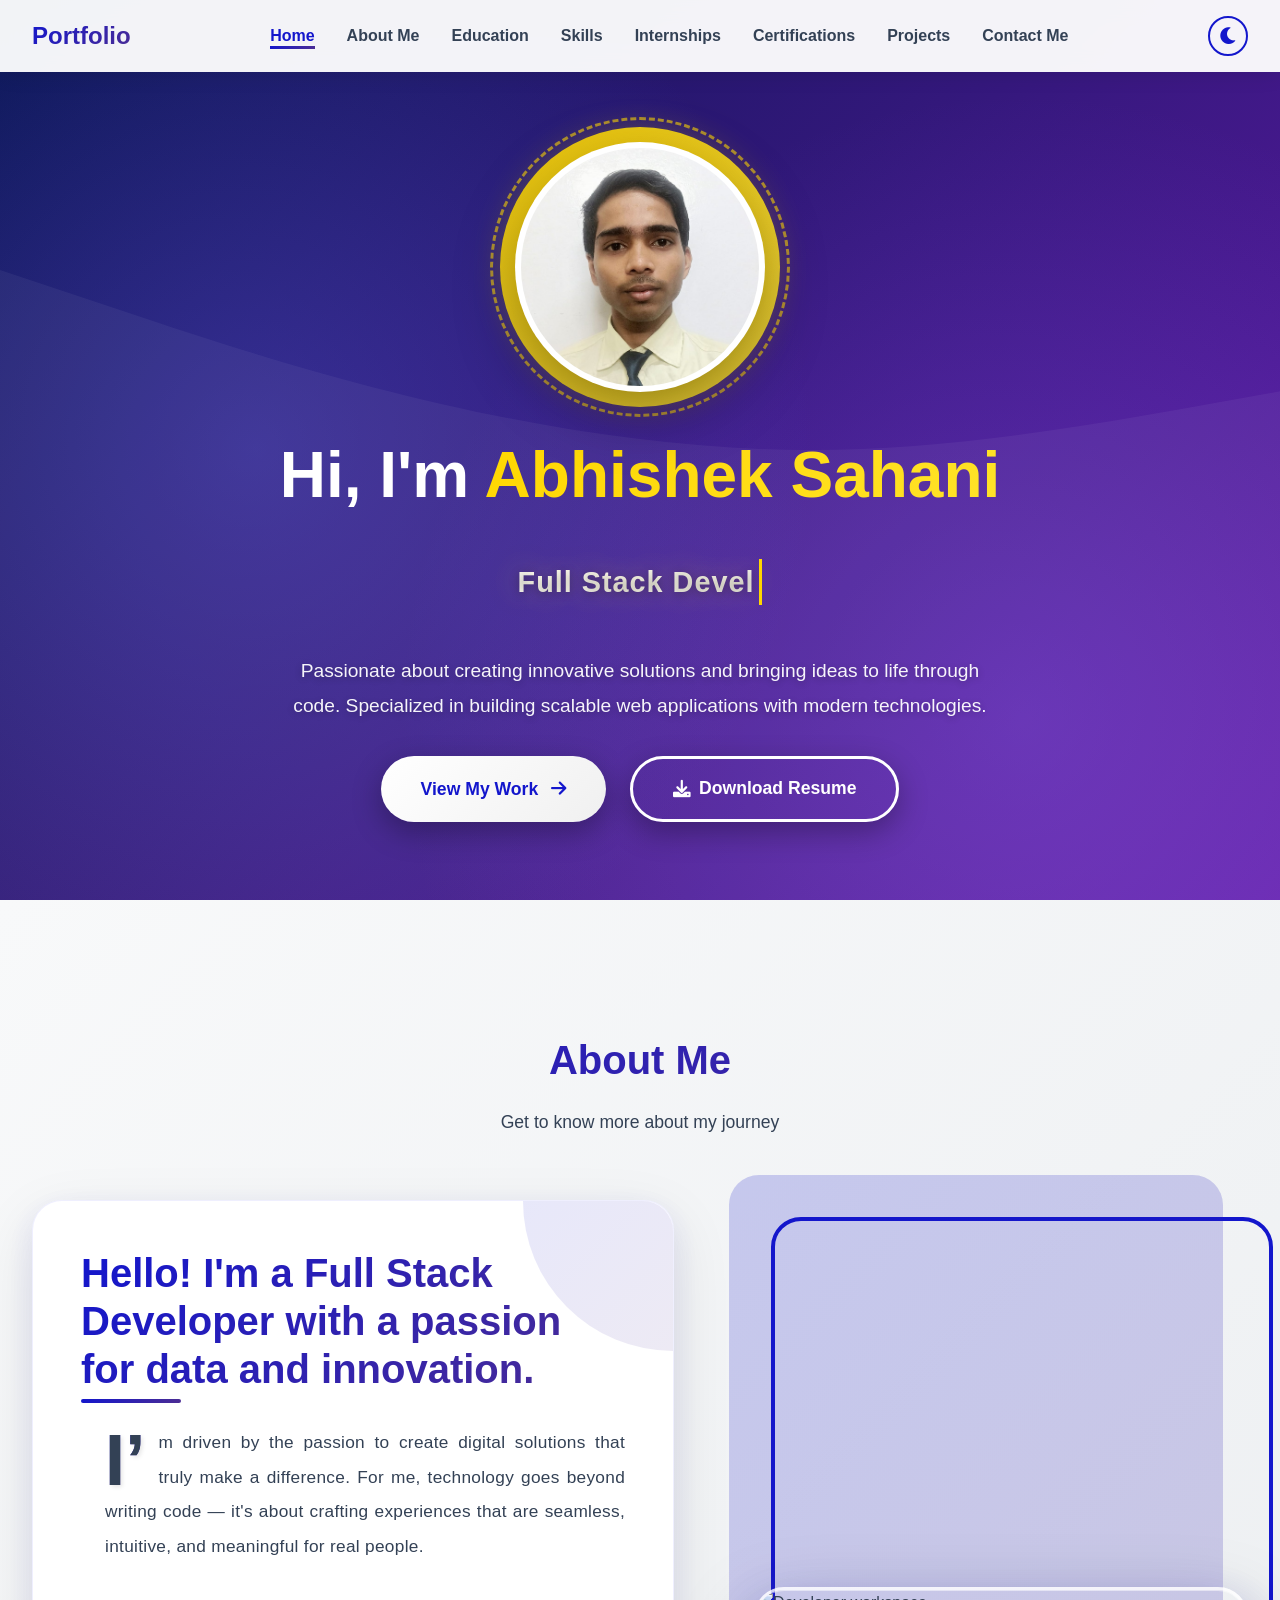
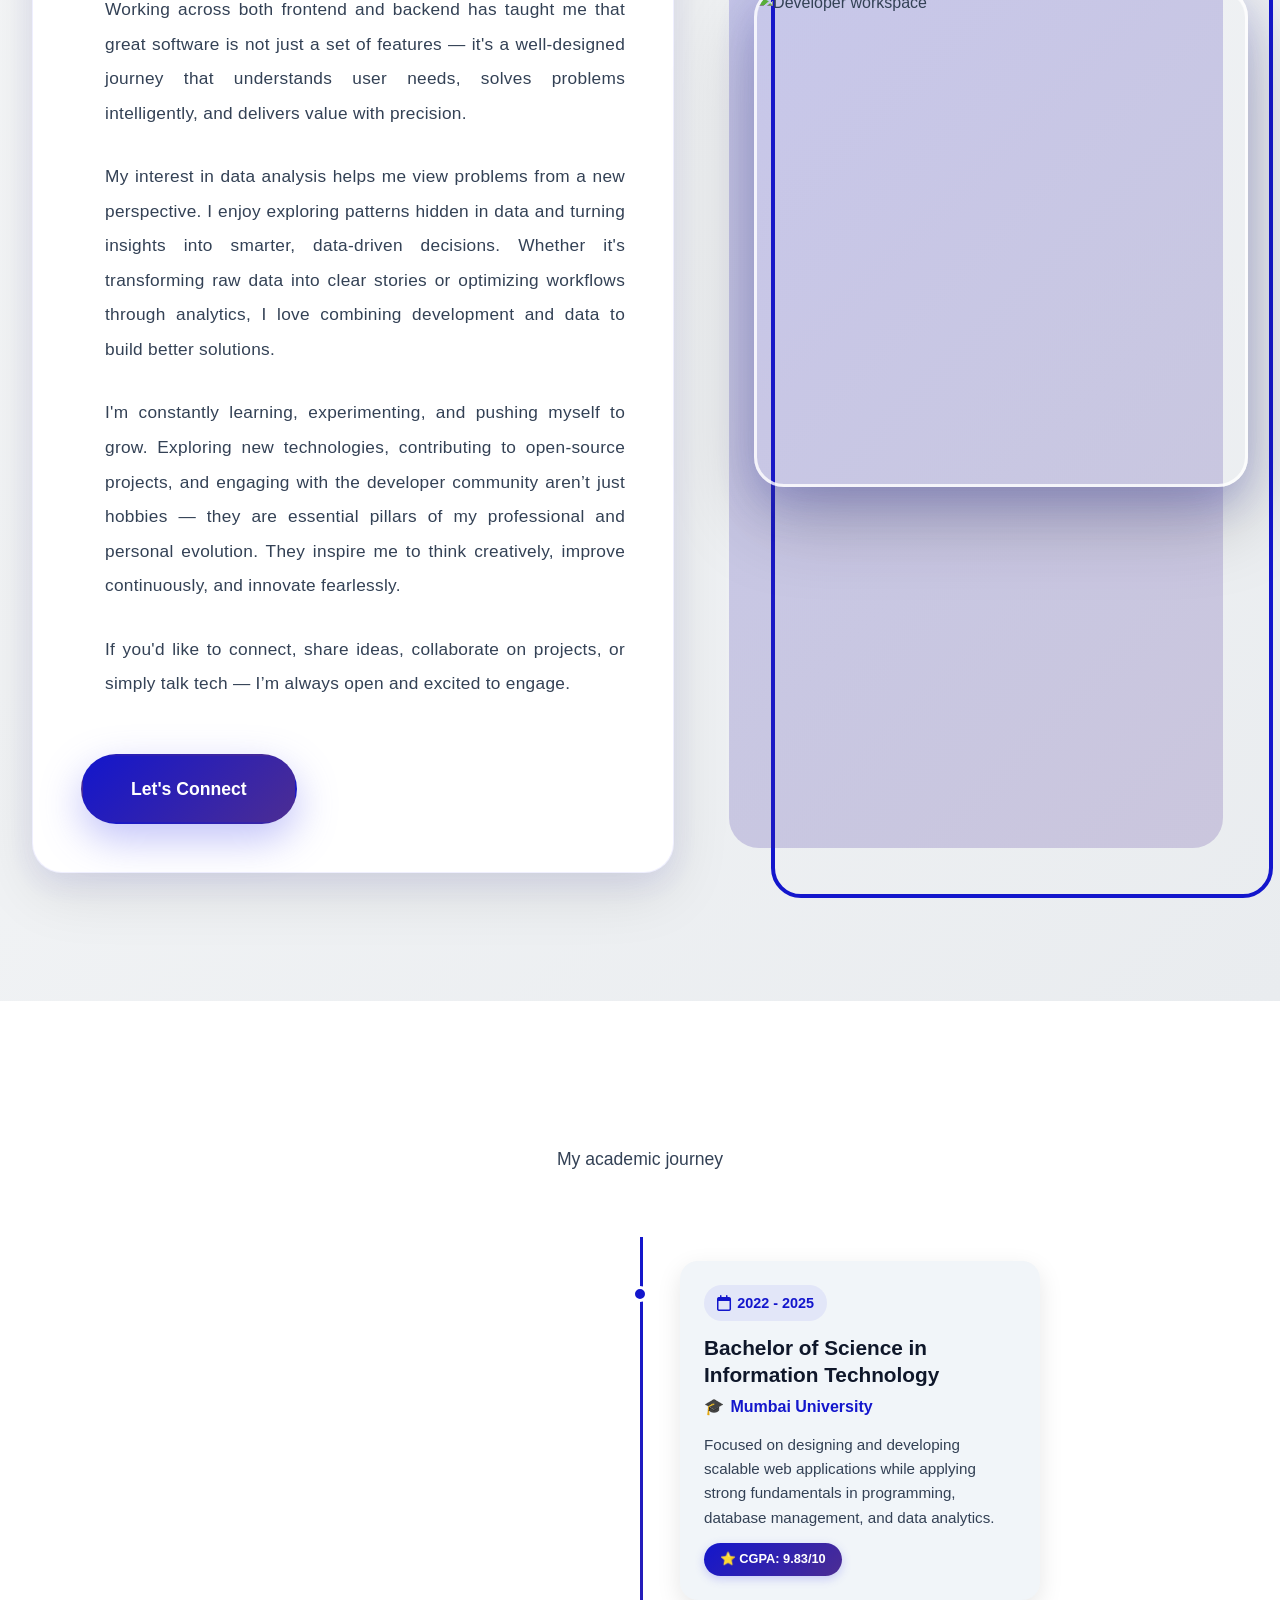
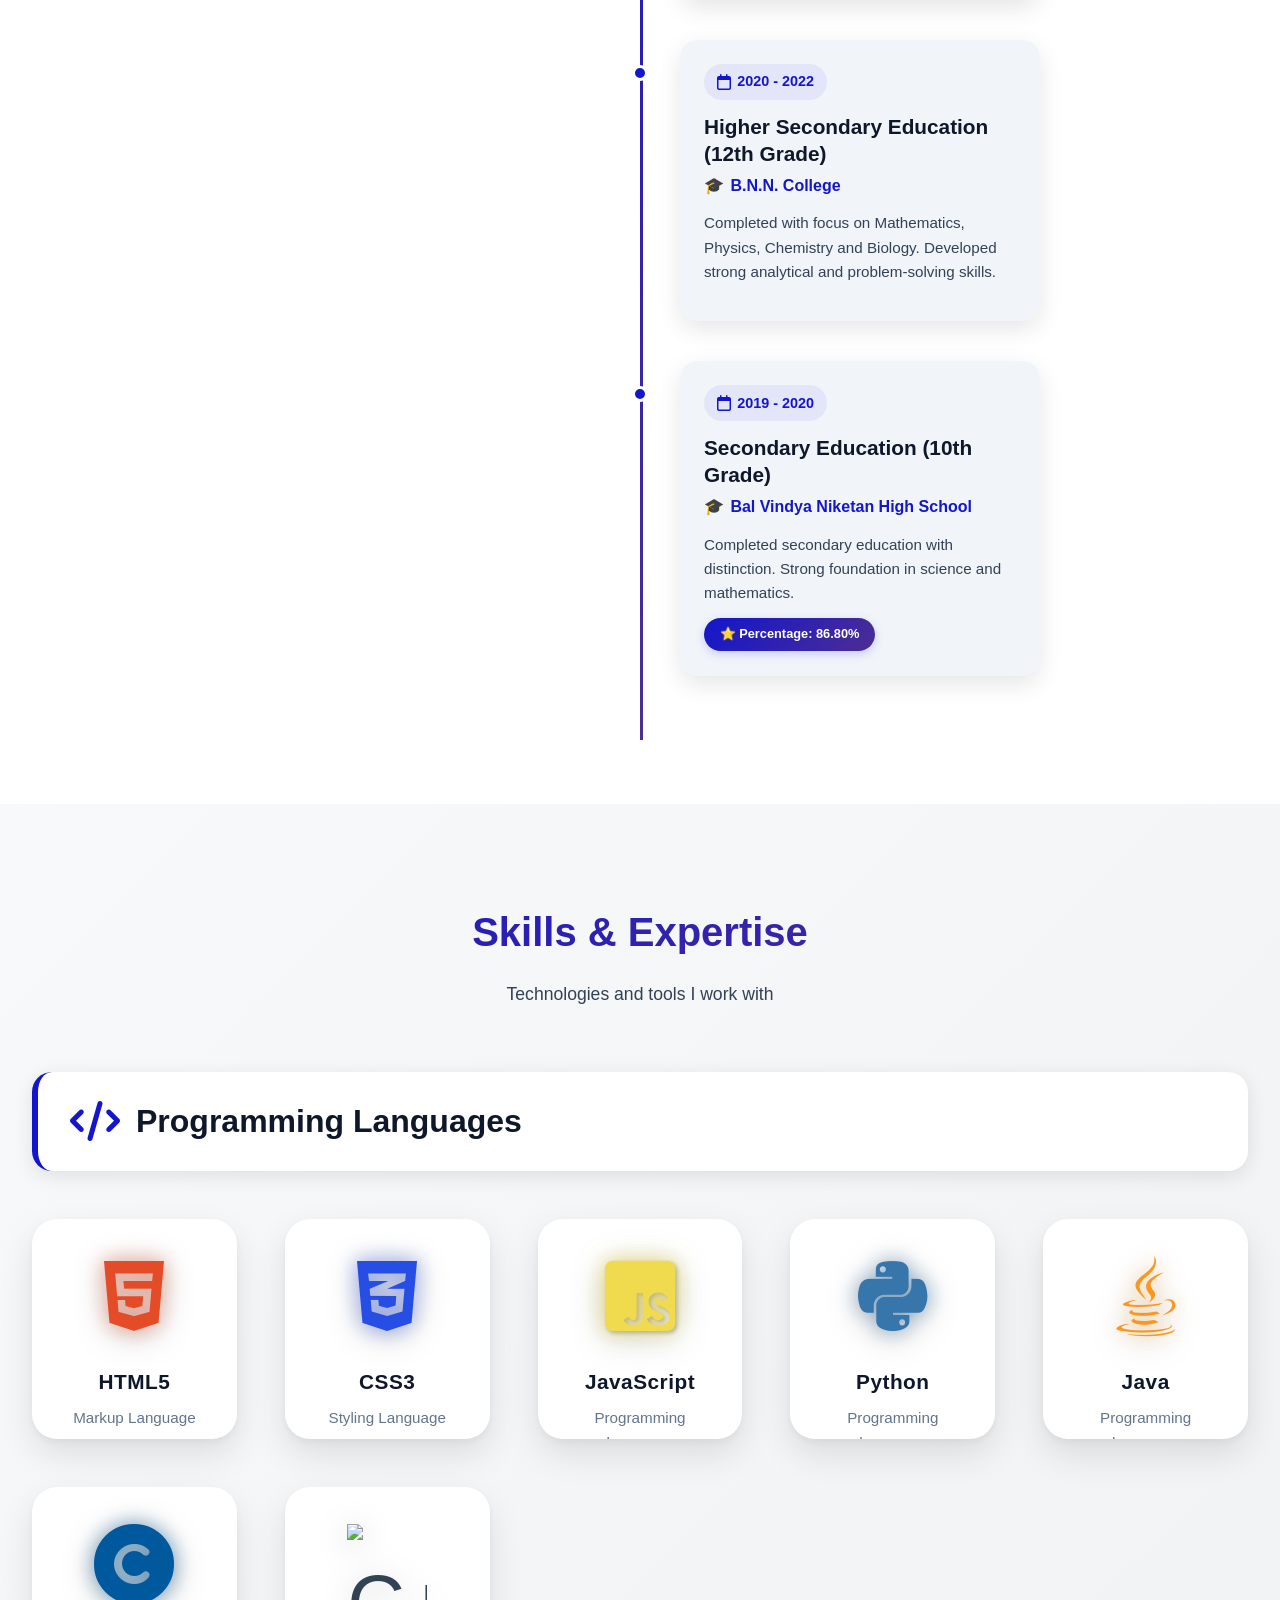
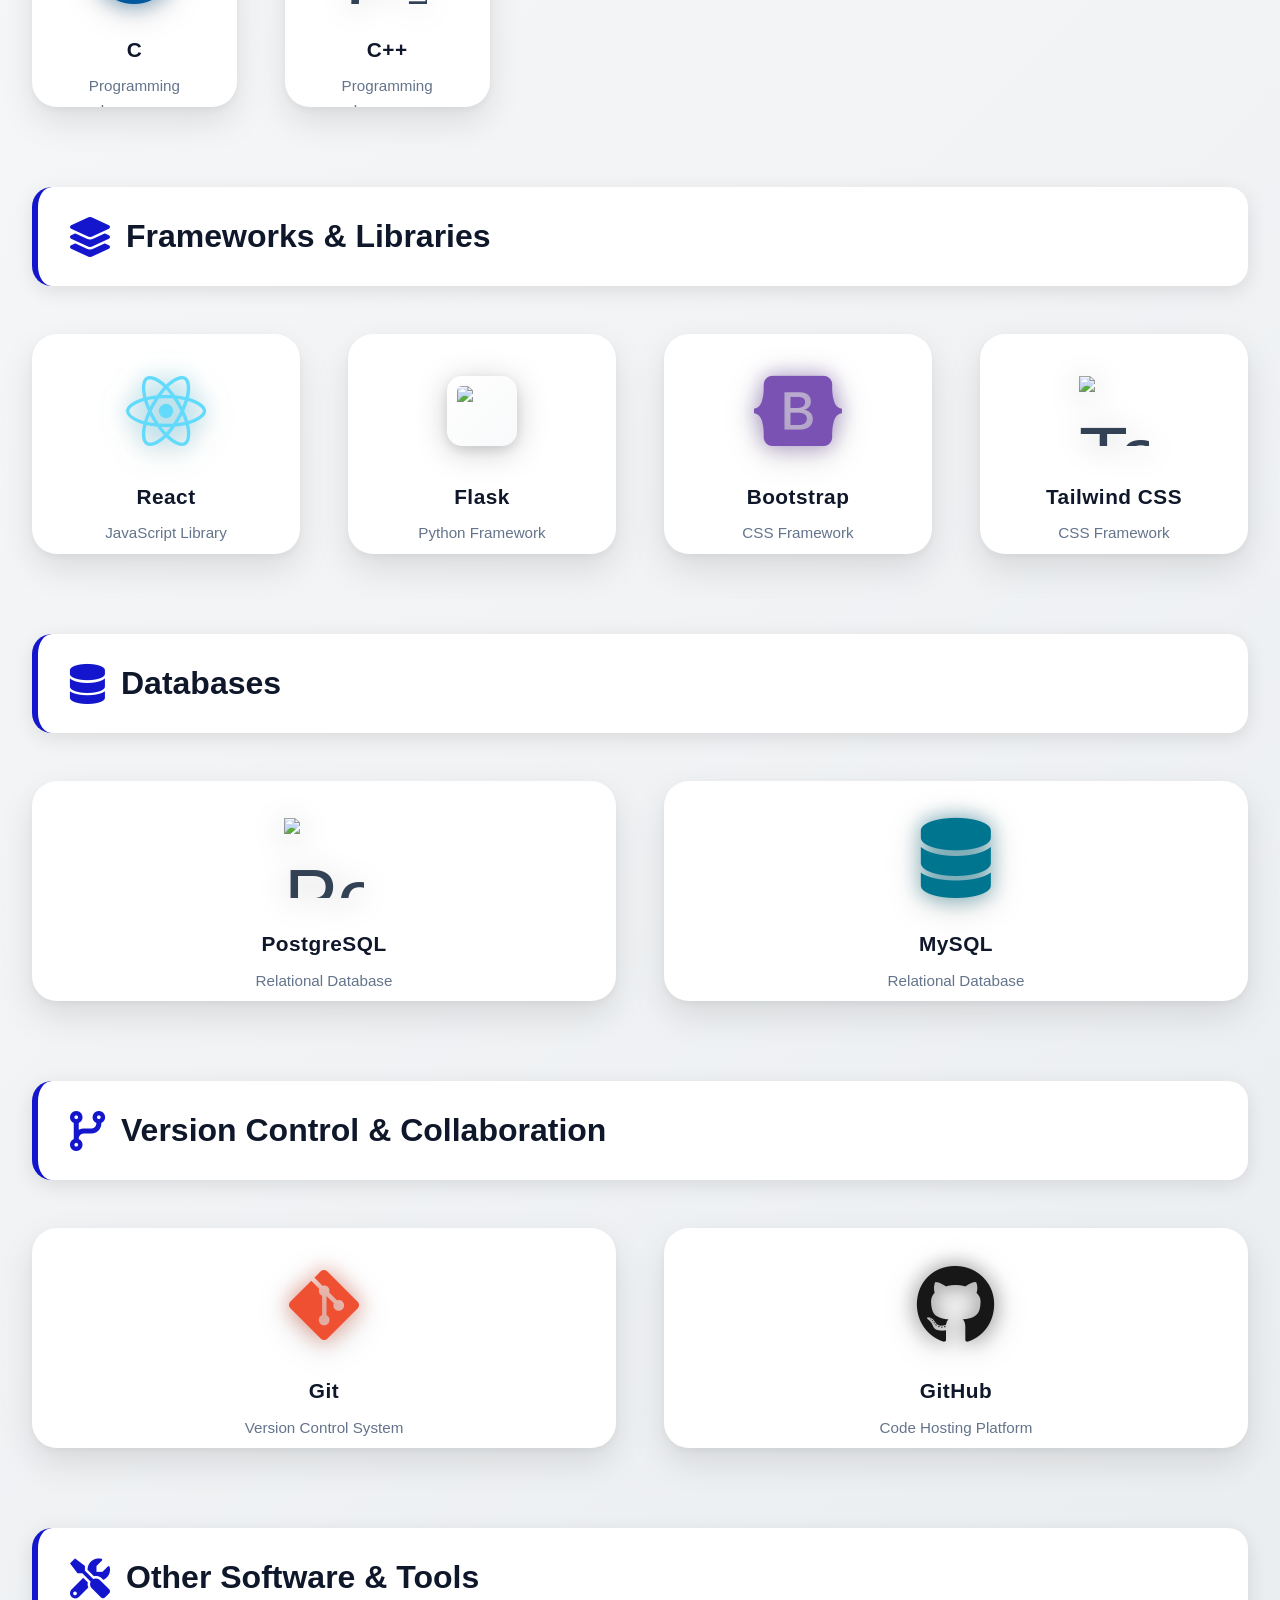
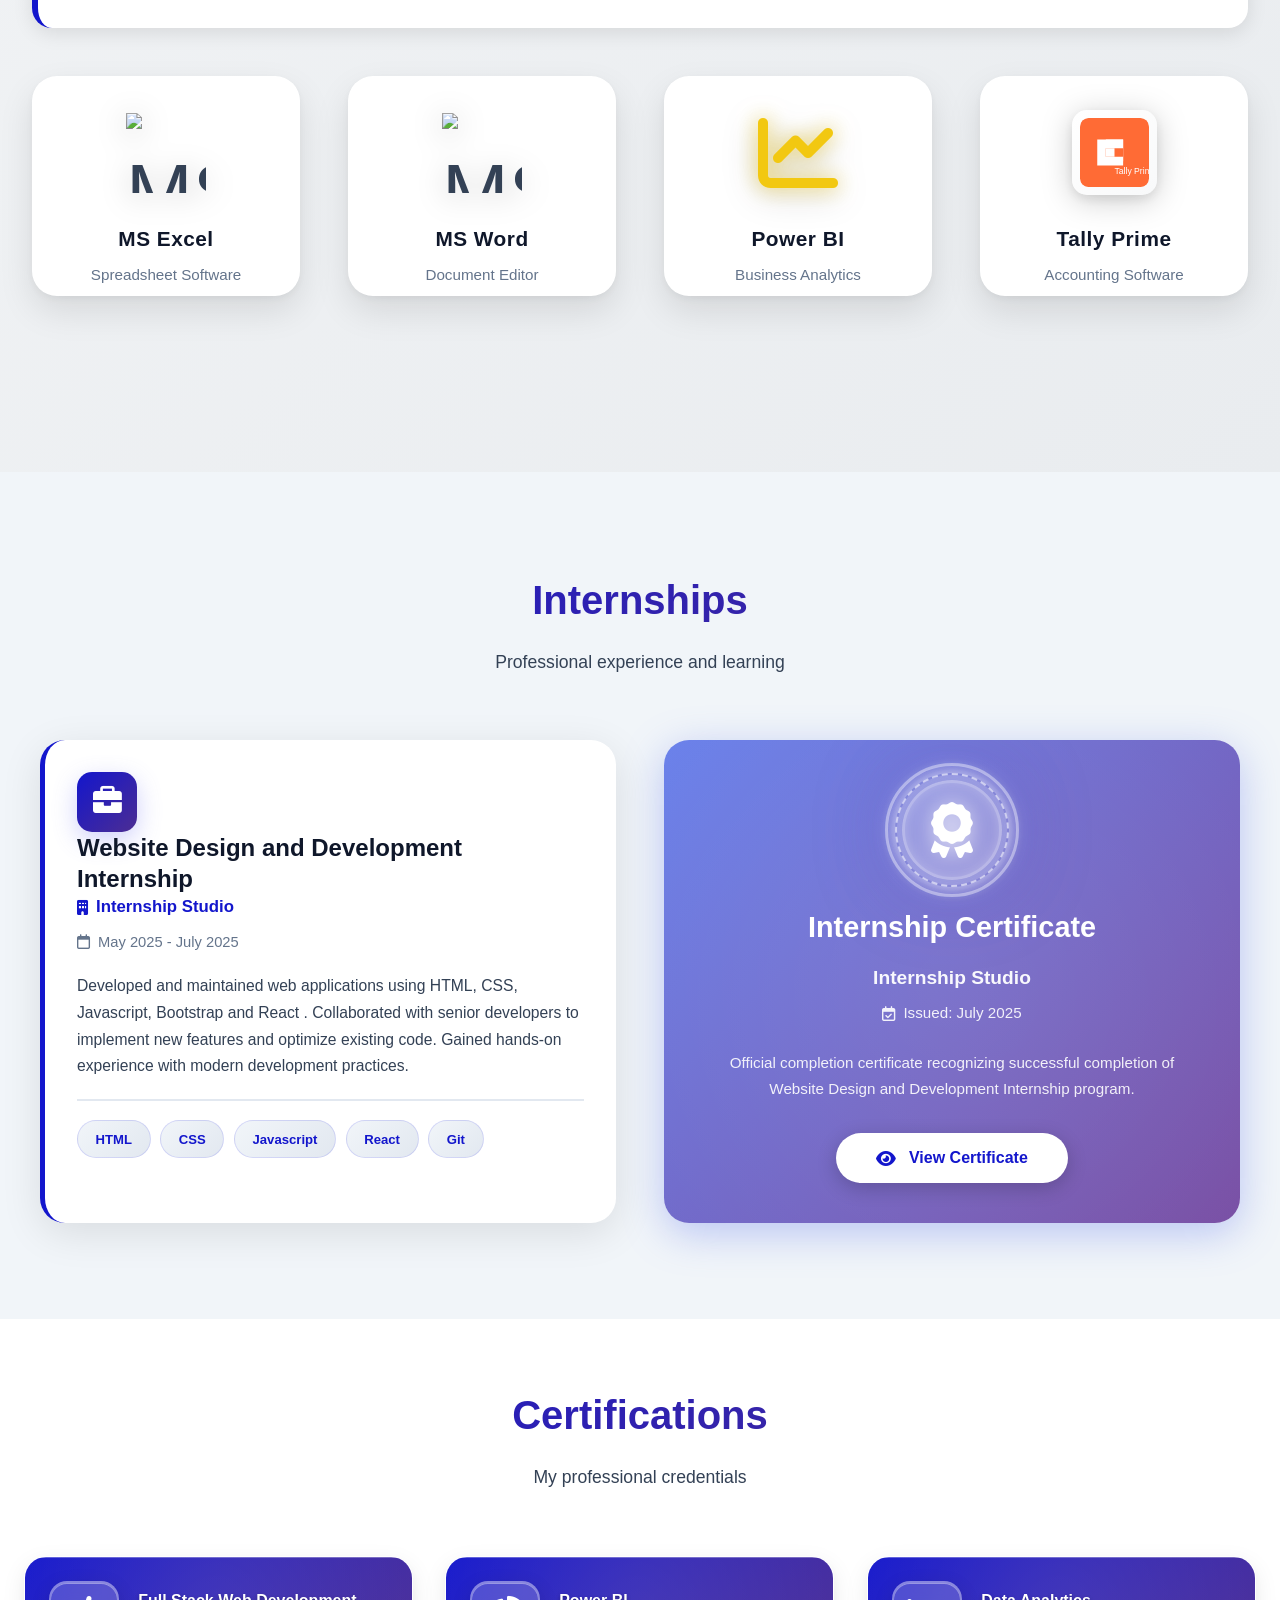
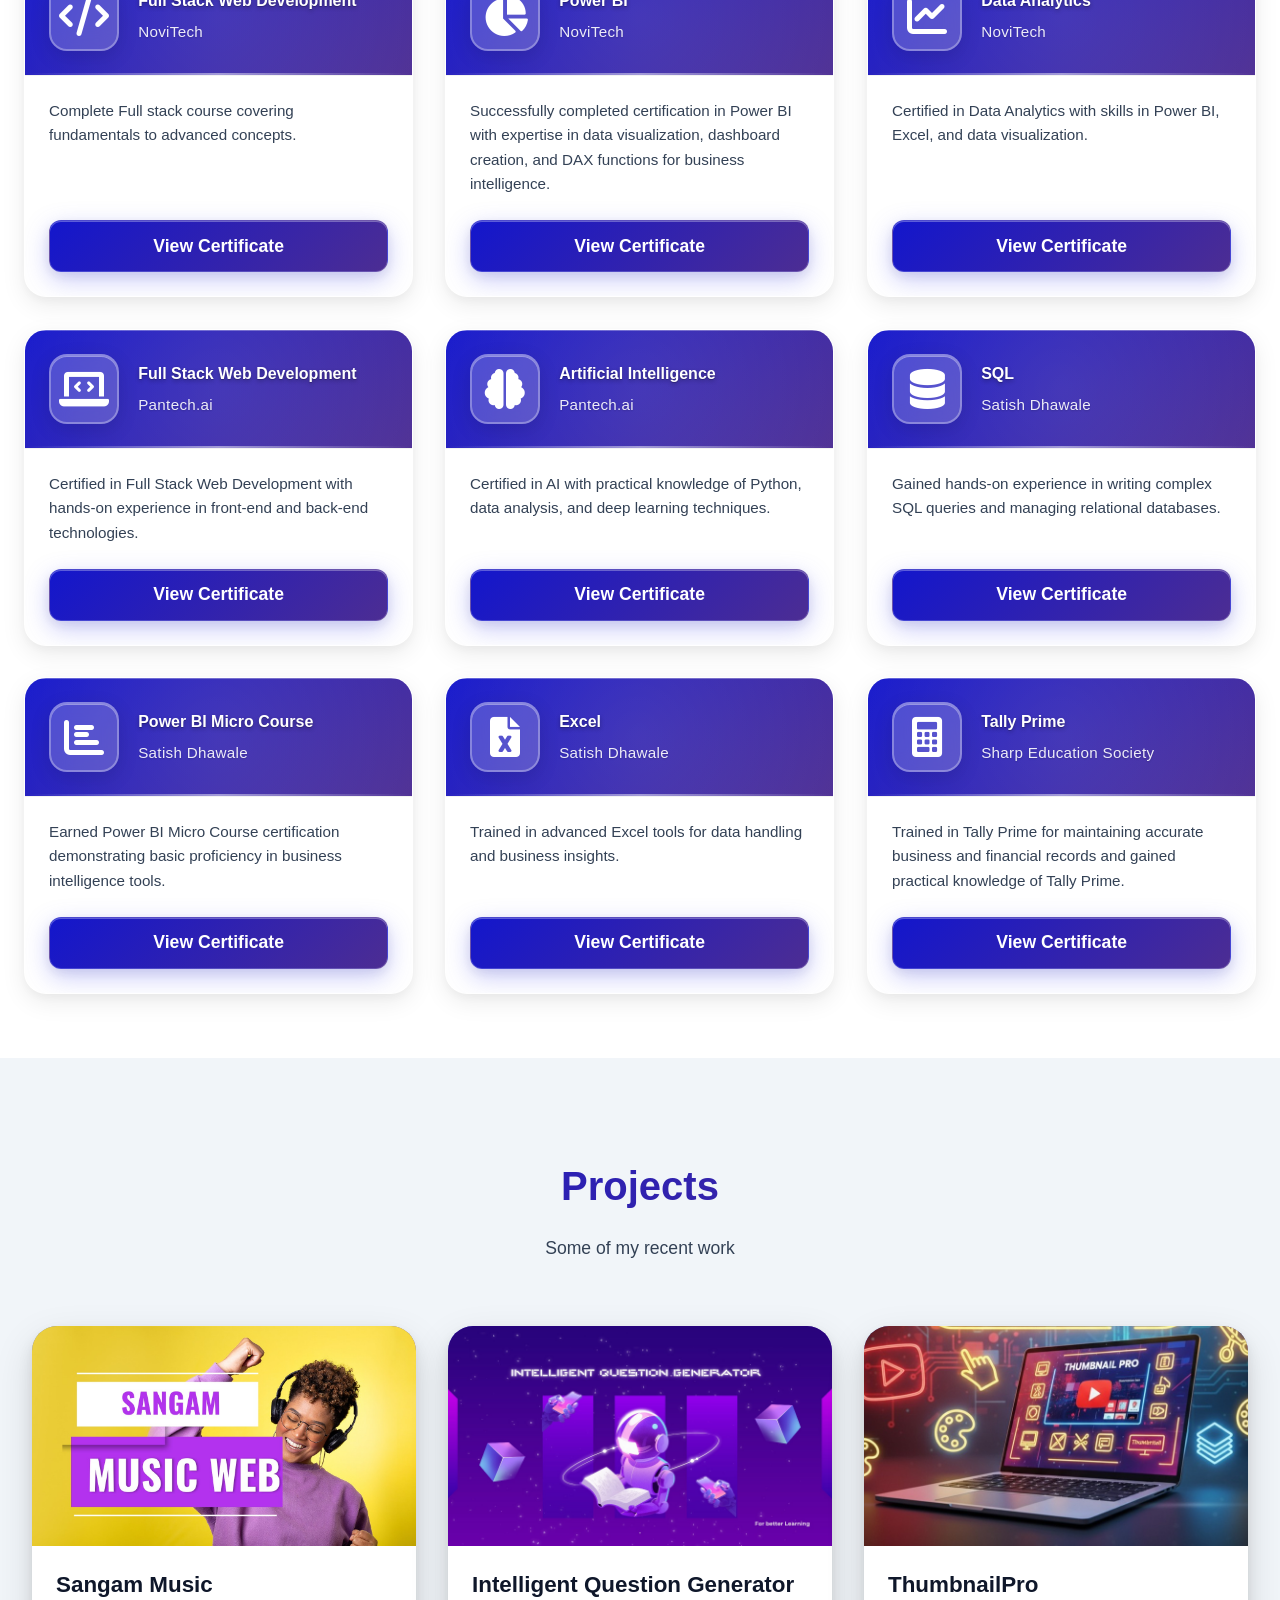
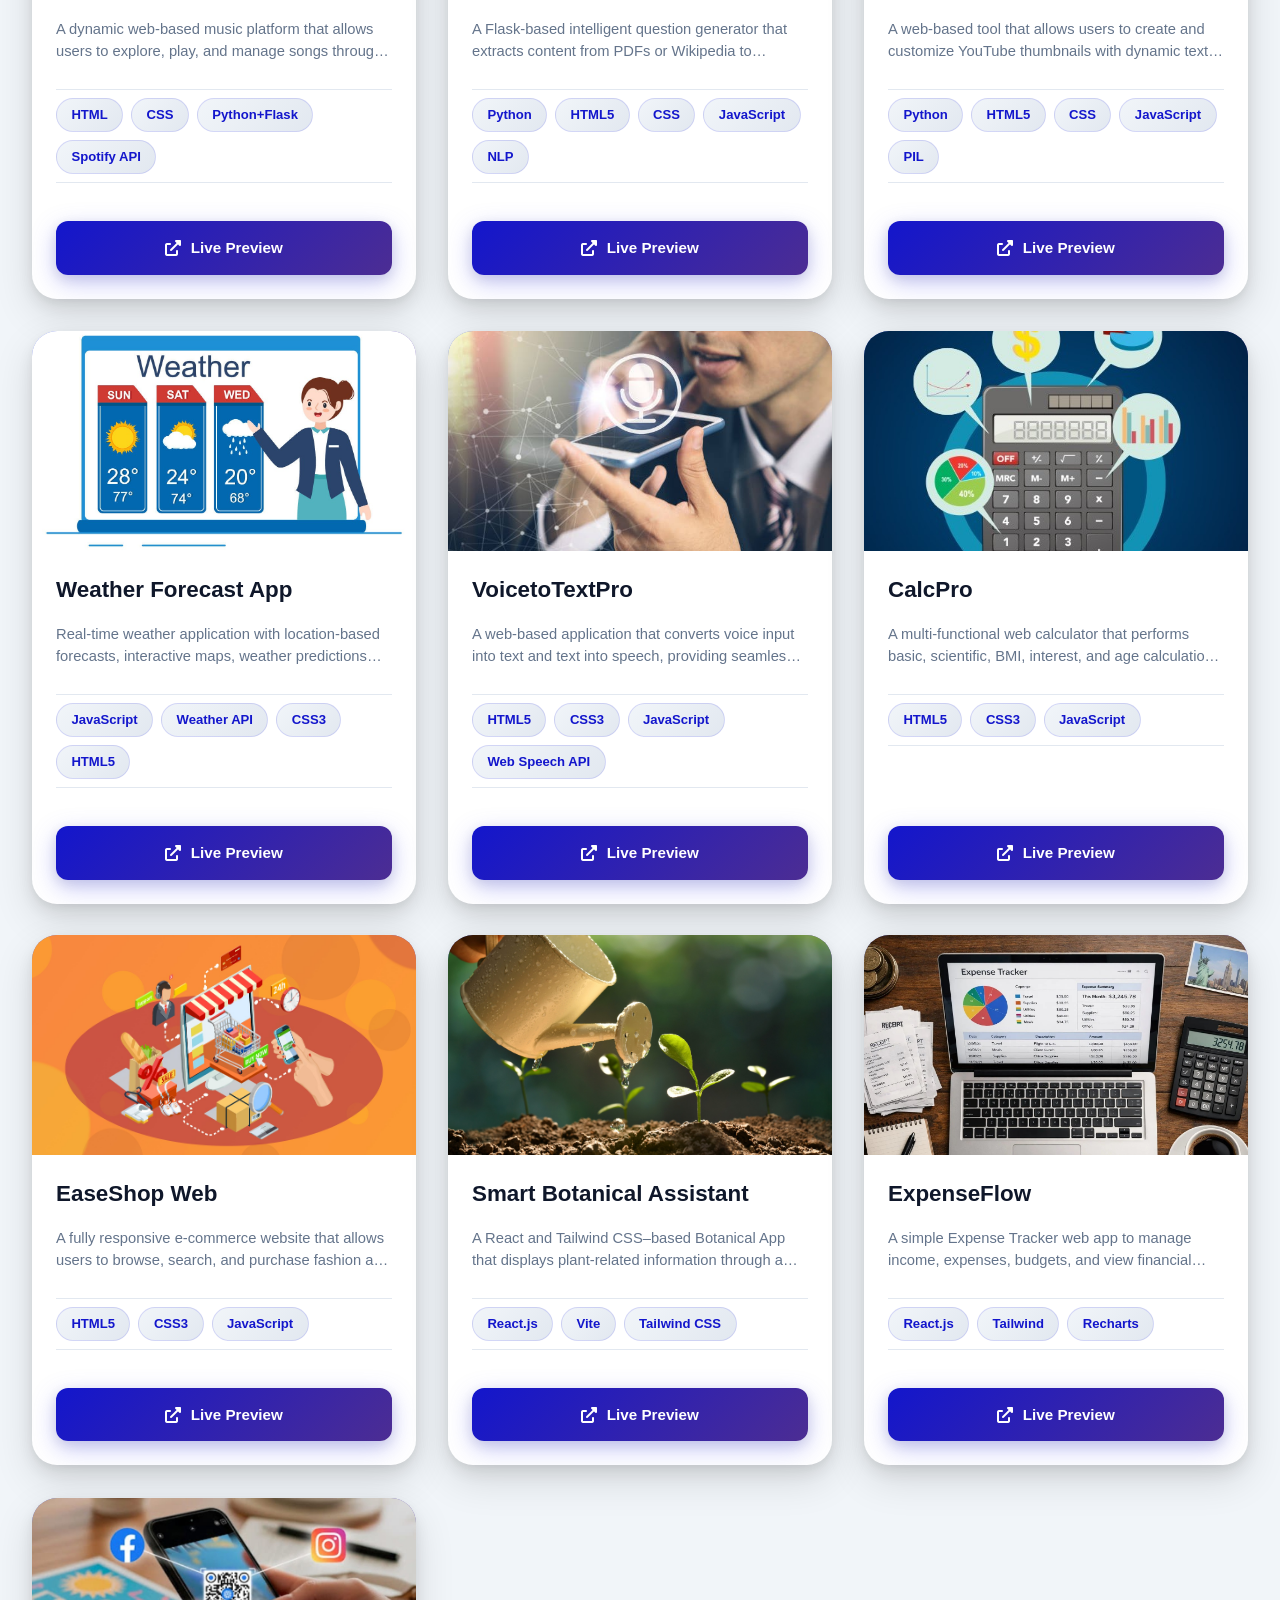
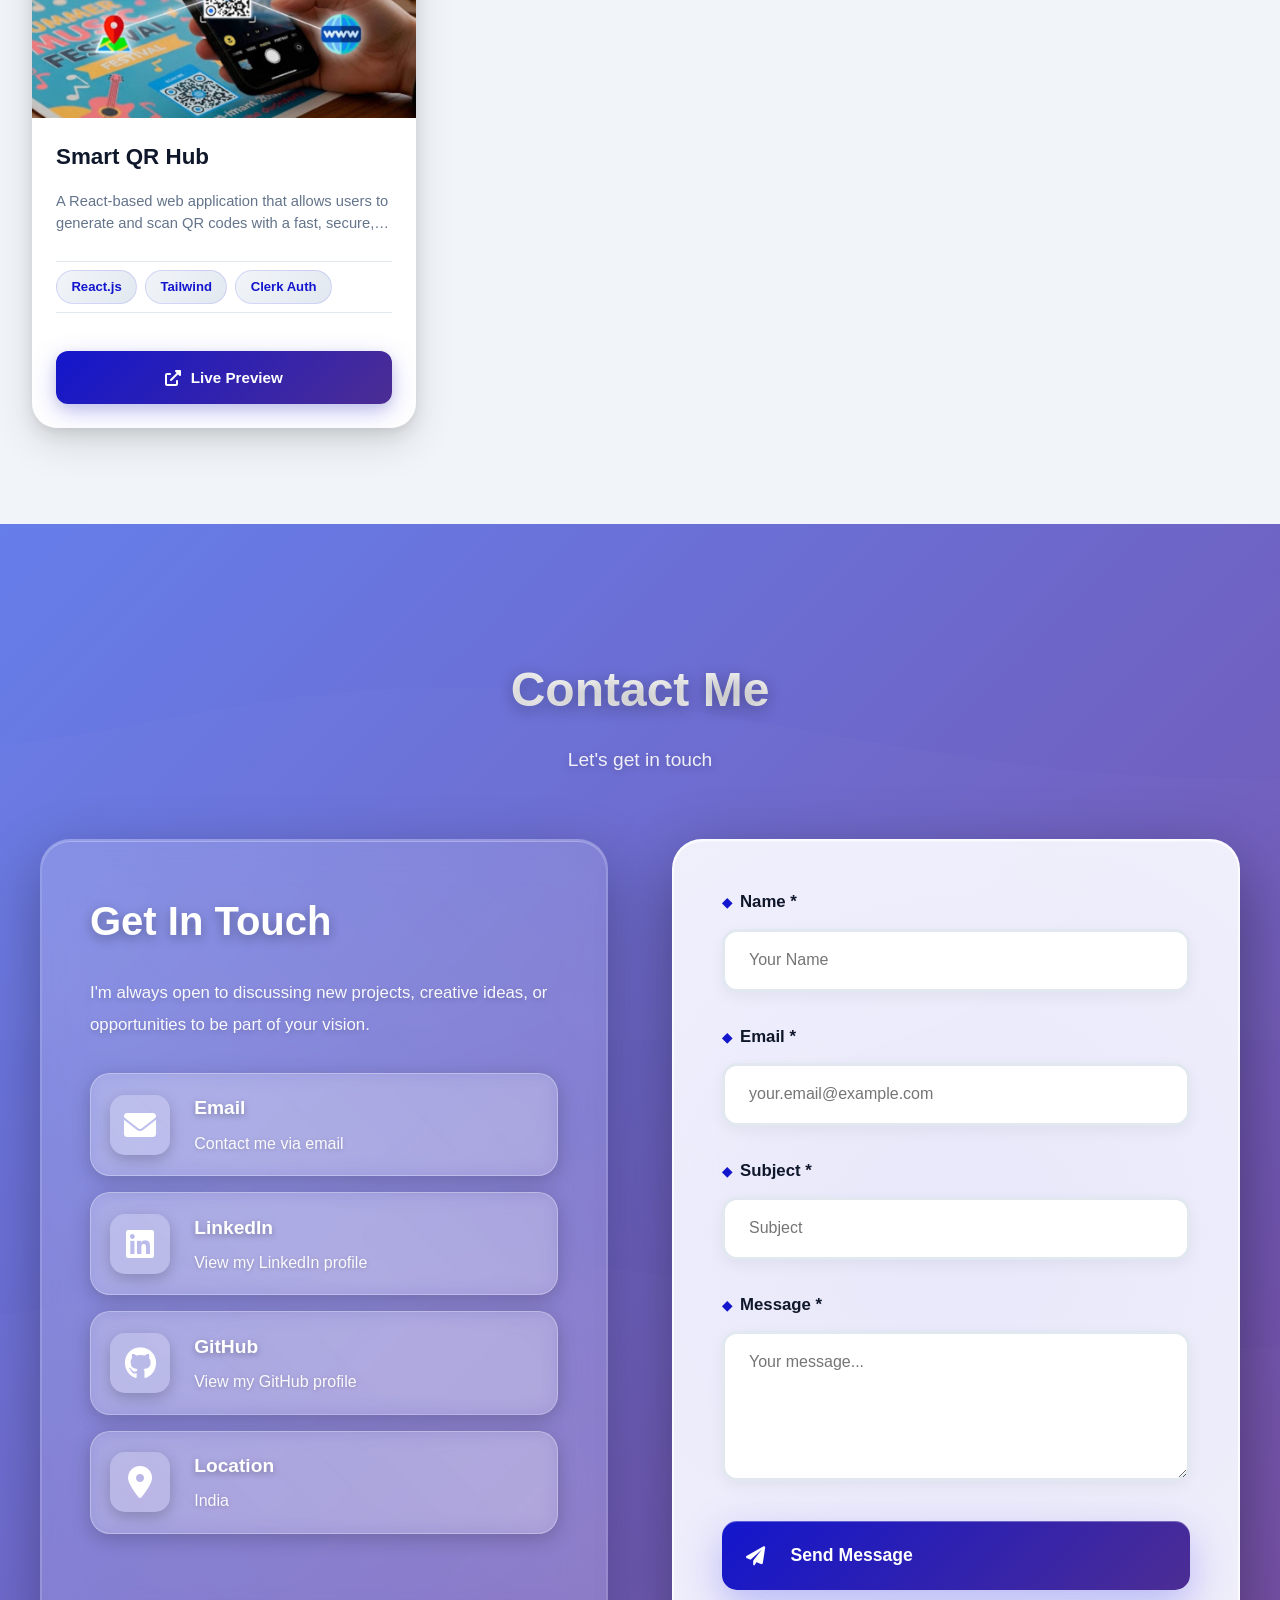
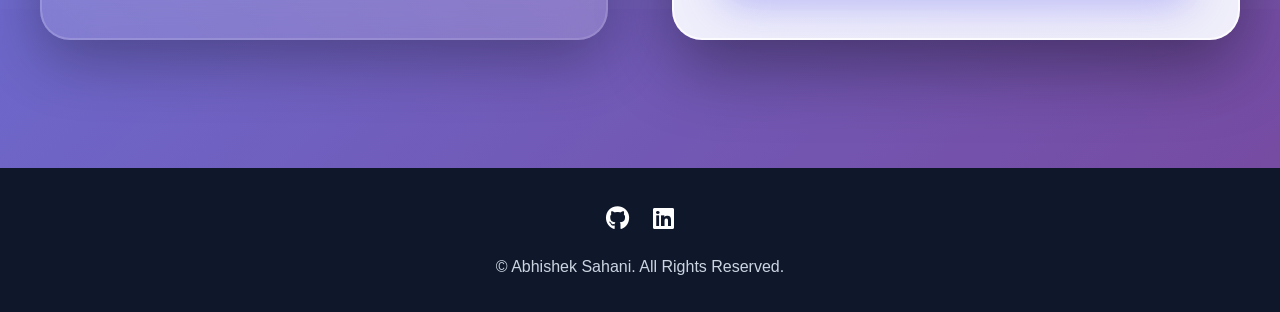
==== commit 7a4da036: "code" ====
--- a/index.html
+++ b/index.html
@@ -7,6 +7,7 @@
   <title>Professional Portfolio - Abhishek Sahani</title>
   <link rel="stylesheet" href="style.css" />
   <link rel="stylesheet" href="https://cdnjs.cloudflare.com/ajax/libs/font-awesome/6.4.0/css/all.min.css"/>
+  <link rel="stylesheet" href="https://cdnjs.cloudflare.com/ajax/libs/font-awesome/6.0.0/css/all.min.css">
 </head>
 <body>
   <!-- Navigation -->
@@ -122,7 +123,7 @@
           </div>
           <h3>Bachelor of Science in Information Technology</h3>
           <p class="institution">Mumbai University</p>
-          <p class="education-description">Focused on software development, data structures, algorithms, and web technologies. Completed multiple projects and participated in hackathons.</p>
+          <p class="education-description">Focused on designing and developing scalable web applications while applying strong fundamentals in programming, database management, and data analytics.</p>
           <div class="education-highlights">
             <span class="highlight-badge">CGPA: 9.83/10</span>
           </div>
@@ -839,68 +840,76 @@
     </div>
   </section>
 
-        <!-- Contact Section -->
-  <section id="contact">
-    <h2 class="section-title">Contact Me</h2>
-    <p class="section-subtitle">Let's get in touch</p>
-    <div class="contact-container">
-      <div class="contact-info">
-        <h3>Get In Touch</h3>
-        <p>I'm always open to discussing new projects, creative ideas, or opportunities to be part of your vision.</p>
-        <div class="contact-details">
-          <div class="contact-item">
-            <i class="fas fa-envelope"></i>
-            <div>
-              <strong>Email</strong>
-              <p>sahaniabhisek311@gmail.com</p>
-            </div>
-          </div>
-          
-          <div class="contact-item">
-            <i class="fab fa-linkedin"></i>
-            <div>
-              <strong>LinkedIn</strong>
-              <p><a href="https://linkedin.com/in/abhishek-sahani-447851341" target="_blank" style="color: var(--primary); text-decoration: none; transition: all 0.3s ease;">Abhishek Sahani</a></p>
-            </div>
-          </div>
-          
-          <div class="contact-item">
-            <i class="fas fa-map-marker-alt"></i>
-            <div>
-              <strong>Location</strong>
-              <p>India</p>
-            </div>
-          </div>
-        </div>
-      </div>
-      
-      <div class="contact-form">
-        <form id="contactForm">
-          <div class="form-group">
-            <label for="name">Name *</label>
-            <input type="text" id="name" name="name" required placeholder="Your Name" minlength="2">
-          </div>
-          <div class="form-group">
-            <label for="email">Email *</label>
-            <input type="email" id="email" name="email" required placeholder="your.email@example.com">
-            <small class="email-hint"></small>
-          </div>
-          <div class="form-group">
-            <label for="subject">Subject *</label>
-            <input type="text" id="subject" name="subject" required placeholder="Subject" minlength="3">
-          </div>
-          <div class="form-group">
-            <label for="message">Message *</label>
-            <textarea id="message" name="message" required placeholder="Your message..." minlength="10"></textarea>
-          </div>
-          <button type="submit" class="btn">
-            <i class="fas fa-paper-plane"></i> Send Message
-          </button>
-          <div class="form-message"></div>
-        </form>
-      </div>
-    </div>
-  </section>
+  <!-- Contact Section -->
+<section id="contact">
+  <h2 class="section-title">Contact Me</h2>
+  <p class="section-subtitle">Let's get in touch</p>
+  <div class="contact-container">
+    <div class="contact-info">
+      <h3>Get In Touch</h3>
+      <p>I'm always open to discussing new projects, creative ideas, or opportunities to be part of your vision.</p>
+      <div class="contact-details">
+        <a href="mailto:sahaniabhisek311@gmail.com" class="contact-item" target="_blank">
+          <i class="fas fa-envelope"></i>
+          <div>
+            <strong>Email</strong>
+            <p>Contact me via email</p>
+          </div>
+        </a>
+        
+        <a href="https://linkedin.com/in/abhishek-sahani-447851341" class="contact-item" target="_blank">
+          <i class="fab fa-linkedin"></i>
+          <div>
+            <strong>LinkedIn</strong>
+            <p>View my LinkedIn profile</p>
+          </div>
+        </a>
+        
+        <a href="https://github.com/Abhi930941?tab=repositories" class="contact-item" target="_blank">
+          <i class="fab fa-github"></i>
+          <div>
+            <strong>GitHub</strong>
+            <p>View my GitHub profile</p>
+          </div>
+        </a>
+        
+        <div class="contact-item">
+          <i class="fas fa-map-marker-alt"></i>
+          <div>
+            <strong>Location</strong>
+            <p>India</p>
+          </div>
+        </div>
+      </div>
+    </div>
+    
+    <div class="contact-form">
+      <form id="contactForm">
+        <div class="form-group">
+          <label for="name">Name *</label>
+          <input type="text" id="name" name="name" required placeholder="Your Name" minlength="2">
+        </div>
+        <div class="form-group">
+          <label for="email">Email *</label>
+          <input type="email" id="email" name="email" required placeholder="your.email@example.com">
+          <small class="email-hint"></small>
+        </div>
+        <div class="form-group">
+          <label for="subject">Subject *</label>
+          <input type="text" id="subject" name="subject" required placeholder="Subject" minlength="3">
+        </div>
+        <div class="form-group">
+          <label for="message">Message *</label>
+          <textarea id="message" name="message" required placeholder="Your message..." minlength="10"></textarea>
+        </div>
+        <button type="submit" class="btn">
+          <i class="fas fa-paper-plane"></i> Send Message
+        </button>
+        <div class="form-message"></div>
+      </form>
+    </div>
+  </div>
+</section>
 
   <!-- Footer -->
   <footer>
@@ -908,7 +917,7 @@
       <a href="https://github.com/Abhi930941?tab=repositories" target="_blank"><i class="fab fa-github"></i></a>
       <a href="https://linkedin.com/in/abhishek-sahani-447851341" target="_blank"><i class="fab fa-linkedin"></i></a>
     </div>
-    <p>&copy; 2025 Abhishek Sahani. All Rights Reserved.</p>
+    <p>&copy; Abhishek Sahani. All Rights Reserved.</p>
   </footer>
 
   <!-- Certificate Modal -->
@@ -922,9 +931,6 @@
   <script src="https://cdn.jsdelivr.net/npm/@emailjs/browser@3/dist/email.min.js"></script>
   <script src="config.js"></script>
   <script src="script.js"></script>
-
-  <!-- Sparkles Animation Container -->
-<!-- This will be automatically created by JavaScript -->
-
+  
 </body>
 </html>
--- a/style.css
+++ b/style.css
@@ -1114,431 +1114,775 @@
  EDUCATION TIMELINE 
 ============================================ */
 #education {
-background: var(--white);
-overflow: hidden;
-}
+  background: var(--white);
+  overflow: hidden;
+  padding: 4rem 1.5rem; 
+}
+
 .education-timeline {
-max-width: 900px;
-margin: 0 auto;
-position: relative;
-padding: 2rem 0;
-}
+  max-width: 800px; 
+  margin: 0 auto;
+  position: relative;
+  padding: 1.5rem 0; 
+}
+
 .education-timeline::before {
-content: '';
-position: absolute;
-left: 50%;
-top: 0;
-bottom: 0;
-width: 3px;
-background: linear-gradient(180deg, var(--primary), var(--secondary));
-transform: translateX(-50%);
-animation: lineGrow 2s ease-in-out forwards;
-transform-origin: top;
-}
+  content: '';
+  position: absolute;
+  left: 50%;
+  top: 0;
+  bottom: 0;
+  width: 3px;
+  background: linear-gradient(180deg, var(--primary), var(--secondary));
+  transform: translateX(-50%);
+  animation: lineGrow 2s ease-in-out forwards;
+  transform-origin: top;
+}
+
 .timeline-item {
-position: relative;
-margin-bottom: 4rem;
-display: flex;
-justify-content: flex-end;
-width: 100%;
-opacity: 0;
-animation: slideInFromRight 1s ease-out forwards;
-transform: translateX(-100px);
-transition: all 0.8s cubic-bezier(0.175, 0.885, 0.32, 1.275);
-}
+  position: relative;
+  margin-bottom: 2.5rem; 
+  display: flex;
+  justify-content: flex-end;
+  width: 100%;
+  opacity: 0;
+  animation: slideInFromRight 1s ease-out forwards;
+  transform: translateX(-100px);
+  transition: all 0.8s cubic-bezier(0.175, 0.885, 0.32, 1.275);
+}
+
 .timeline-item.animate-in {
-opacity: 1;
-transform: translateX(0);
-}
+  opacity: 1;
+  transform: translateX(0);
+}
+
 .timeline-item:nth-child(1) {
-animation-delay: 0.5s;
-transition-delay: 0.1s;
-}
+  animation-delay: 0.5s;
+  transition-delay: 0.1s;
+}
+
 .timeline-item:nth-child(2) {
-animation-delay: 1s;
-transition-delay: 0.3s;
-}
+  animation-delay: 1s;
+  transition-delay: 0.3s;
+}
+
 .timeline-item:nth-child(3) {
-animation-delay: 1.5s;
-transition-delay: 0.5s;
-}
+  animation-delay: 1.5s;
+  transition-delay: 0.5s;
+}
+
 @keyframes slideInFromRight {
-from {
-opacity: 0;
-transform: translateX(100px);
-}
-to {
-opacity: 1;
-transform: translateX(0);
-}
-}
+  from {
+    opacity: 0;
+    transform: translateX(100px);
+  }
+  to {
+    opacity: 1;
+    transform: translateX(0);
+  }
+}
+
 .timeline-item:nth-child(even) {
-justify-content: flex-start;
-animation: slideInFromLeft 1s ease-out forwards;
-transform: translateX(100px);
-}
+  justify-content: flex-start;
+  animation: slideInFromLeft 1s ease-out forwards;
+  transform: translateX(100px);
+}
+
 .timeline-item:nth-child(even).animate-in {
-transform: translateX(0);
-}
+  transform: translateX(0);
+}
+
 @keyframes slideInFromLeft {
-from {
-opacity: 0;
-transform: translateX(-100px);
-}
-to {
-opacity: 1;
-transform: translateX(0);
-}
-}
+  from {
+    opacity: 0;
+    transform: translateX(-100px);
+  }
+  to {
+    opacity: 1;
+    transform: translateX(0);
+  }
+}
+
 .timeline-dot {
-position: absolute;
-left: 50%;
-top: 30px;
-width: 20px;
-height: 20px;
-background: var(--primary);
-border: 4px solid var(--white);
-border-radius: 50%;
-transform: translateX(-50%) scale(0);
-z-index: 10;
-box-shadow: 0 0 0 0 rgba(99, 102, 241, 0.7);
-animation: dotAppear 0.6s cubic-bezier(0.68, -0.55, 0.265, 1.55) forwards,
-pulseDot 2s ease-in-out infinite;
-transition: transform 0.6s cubic-bezier(0.68, -0.55, 0.265, 1.55);
-}
+  position: absolute;
+  left: 50%;
+  top: 25px; 
+  width: 16px; 
+  height: 16px; 
+  background: var(--primary);
+  border: 3px solid var(--white); 
+  border-radius: 50%;
+  transform: translateX(-50%) scale(0);
+  z-index: 10;
+  box-shadow: 0 0 0 0 rgba(99, 102, 241, 0.7);
+  animation: dotAppear 0.6s cubic-bezier(0.68, -0.55, 0.265, 1.55) forwards,
+    pulseDot 2s ease-in-out infinite;
+  transition: transform 0.6s cubic-bezier(0.68, -0.55, 0.265, 1.55);
+}
+
 .timeline-item.animate-in .timeline-dot {
-transform: translateX(-50%) scale(1);
-animation: dotPulseAnimation 2s ease-in-out infinite 1s;
-}
+  transform: translateX(-50%) scale(1);
+  animation: dotPulseAnimation 2s ease-in-out infinite 1s;
+}
+
 .timeline-item:nth-child(1) .timeline-dot {
-animation-delay: 0.8s, 1.4s;
-}
+  animation-delay: 0.8s, 1.4s;
+}
+
 .timeline-item:nth-child(2) .timeline-dot {
-animation-delay: 1.3s, 1.9s;
-}
+  animation-delay: 1.3s, 1.9s;
+}
+
 .timeline-item:nth-child(3) .timeline-dot {
-animation-delay: 1.8s, 2.4s;
-}
+  animation-delay: 1.8s, 2.4s;
+}
+
 @keyframes dotAppear {
-0% {
-transform: translateX(-50%) scale(0);
-box-shadow: 0 0 0 0 rgba(99, 102, 241, 0.7);
-}
-50% {
-transform: translateX(-50%) scale(1.3);
-box-shadow: 0 0 0 15px rgba(99, 102, 241, 0);
-}
-100% {
-transform: translateX(-50%) scale(1);
-box-shadow: 0 0 0 0 rgba(99, 102, 241, 0);
-}
-}
+  0% {
+    transform: translateX(-50%) scale(0);
+    box-shadow: 0 0 0 0 rgba(99, 102, 241, 0.7);
+  }
+  50% {
+    transform: translateX(-50%) scale(1.2); 
+    box-shadow: 0 0 0 12px rgba(99, 102, 241, 0); 
+  }
+  100% {
+    transform: translateX(-50%) scale(1);
+    box-shadow: 0 0 0 0 rgba(99, 102, 241, 0);
+  }
+}
+
 @keyframes pulseDot {
-0%, 100% {
-box-shadow: 0 0 0 0 rgba(99, 102, 241, 0.7);
-}
-50% {
-box-shadow: 0 0 0 10px rgba(99, 102, 241, 0);
-}
-}
+  0%, 100% {
+    box-shadow: 0 0 0 0 rgba(99, 102, 241, 0.7);
+  }
+  50% {
+    box-shadow: 0 0 0 8px rgba(99, 102, 241, 0); 
+  }
+}
+
 @keyframes dotPulseAnimation {
-0%, 100% {
-box-shadow: 0 0 0 0 rgba(99, 102, 241, 0.7);
-}
-50% {
-box-shadow: 0 0 0 15px rgba(99, 102, 241, 0);
-}
-}
+  0%, 100% {
+    box-shadow: 0 0 0 0 rgba(99, 102, 241, 0.7);
+  }
+  50% {
+    box-shadow: 0 0 0 12px rgba(99, 102, 241, 0); 
+  }
+}
+
 body.dark-mode .timeline-dot {
-border-color: var(--white);
-}
+  border-color: var(--white);
+}
+
 .timeline-item:hover .timeline-dot {
-transform: translateX(-50%) scale(1.4);
-animation: rotateDot 0.6s ease-in-out;
-}
+  transform: translateX(-50%) scale(1.2); 
+  animation: rotateDot 0.6s ease-in-out;
+}
+
 @keyframes rotateDot {
-0%, 100% {
-transform: translateX(-50%) scale(1.4) rotate(0deg);
-}
-50% {
-transform: translateX(-50%) scale(1.4) rotate(180deg);
-}
-}
+  0%, 100% {
+    transform: translateX(-50%) scale(1.2) rotate(0deg); 
+  }
+  50% {
+    transform: translateX(-50%) scale(1.2) rotate(180deg);
+  }
+}
+
 .timeline-dot::after {
-content: '';
-position: absolute;
-top: 50%;
-left: 50%;
-width: 100%;
-height: 100%;
-background: var(--primary);
-border-radius: 50%;
-transform: translate(-50%, -50%) scale(0);
-animation: sparkle 2s ease-in-out infinite;
-}
+  content: '';
+  position: absolute;
+  top: 50%;
+  left: 50%;
+  width: 100%;
+  height: 100%;
+  background: var(--primary);
+  border-radius: 50%;
+  transform: translate(-50%, -50%) scale(0);
+  animation: sparkle 2s ease-in-out infinite;
+}
+
 @keyframes sparkle {
-0%, 100% {
-opacity: 0;
-transform: translate(-50%, -50%) scale(0);
-}
-50% {
-opacity: 1;
-transform: translate(-50%, -50%) scale(1);
-}
-}
+  0%, 100% {
+    opacity: 0;
+    transform: translate(-50%, -50%) scale(0);
+  }
+  50% {
+    opacity: 1;
+    transform: translate(-50%, -50%) scale(1);
+  }
+}
+
 .timeline-content {
-width: 45%;
-background: var(--light);
-padding: 2rem;
-border-radius: 20px;
-box-shadow: 0 10px 30px var(--shadow);
-position: relative;
-transition: all 0.5s cubic-bezier(0.175, 0.885, 0.32, 1.275);
-overflow: hidden;
-}
+  width: 45%;
+  background: var(--light);
+  padding: 1.5rem; 
+  border-radius: 18px; 
+  box-shadow: 0 8px 25px var(--shadow); 
+  position: relative;
+  transition: all 0.5s cubic-bezier(0.175, 0.885, 0.32, 1.275);
+  overflow: hidden;
+}
+
 .timeline-content::after {
-content: '';
-position: absolute;
-top: 0;
-left: -100%;
-width: 100%;
-height: 100%;
-background: linear-gradient(90deg,
-transparent,
-rgba(255, 255, 255, 0.3),
-transparent);
-transition: left 0.8s ease;
-}
+  content: '';
+  position: absolute;
+  top: 0;
+  left: -100%;
+  width: 100%;
+  height: 100%;
+  background: linear-gradient(90deg,
+    transparent,
+    rgba(255, 255, 255, 0.3),
+    transparent);
+  transition: left 0.8s ease;
+}
+
 .timeline-item:hover .timeline-content::after {
-left: 100%;
-}
+  left: 100%;
+}
+
 .timeline-item:nth-child(1) .timeline-content {
-margin-left: 0;
-}
+  margin-left: 0;
+}
+
 .timeline-item:nth-child(2) .timeline-content {
-margin-left: 55%;
-}
+  margin-left: 55%;
+}
+
 .timeline-item:nth-child(3) .timeline-content {
-margin-left: 0;
-}
+  margin-left: 0;
+}
+
 .timeline-content:hover {
-transform: translateY(-15px) scale(1.03);
-box-shadow: 0 25px 60px rgba(99, 102, 241, 0.3);
-}
+  transform: translateY(-10px) scale(1.02); 
+  box-shadow: 0 15px 40px rgba(99, 102, 241, 0.25); 
+}
+
 .timeline-content::before {
-content: '';
-position: absolute;
-top: 35px;
-width: 0;
-height: 0;
-border-style: solid;
-transition: all 0.3s ease;
-}
+  content: '';
+  position: absolute;
+  top: 30px; 
+  width: 0;
+  height: 0;
+  border-style: solid;
+  transition: all 0.3s ease;
+}
+
 .timeline-item:nth-child(1) .timeline-content::before {
-right: -15px;
-border-width: 15px 0 15px 15px;
-border-color: transparent transparent transparent var(--light);
-}
+  right: -12px; 
+  border-width: 12px 0 12px 12px; 
+  border-color: transparent transparent transparent var(--light);
+}
+
 .timeline-item:nth-child(2) .timeline-content::before {
-left: -15px;
-right: auto;
-border-width: 15px 15px 15px 0;
-border-color: transparent var(--light) transparent transparent;
-}
+  left: -12px; 
+  right: auto;
+  border-width: 12px 12px 12px 0; 
+  border-color: transparent var(--light) transparent transparent;
+}
+
 .timeline-item:nth-child(3) .timeline-content::before {
-right: -15px;
-border-width: 15px 0 15px 15px;
-border-color: transparent transparent transparent var(--light);
-}
+  right: -12px; 
+  border-width: 12px 0 12px 12px; 
+  border-color: transparent transparent transparent var(--light);
+}
+
 .timeline-date {
-display: inline-flex;
-align-items: center;
-gap: 0.5rem;
-color: var(--primary);
-font-weight: 600;
-margin-bottom: 1rem;
-font-size: 0.95rem;
-padding: 0.5rem 1rem;
-background: rgba(99, 102, 241, 0.1);
-border-radius: 20px;
-animation: fadeInUp 0.6s ease forwards;
-opacity: 0;
-transform: translateY(20px);
-}
+  display: inline-flex;
+  align-items: center;
+  gap: 0.4rem; 
+  color: var(--primary);
+  font-weight: 600;
+  margin-bottom: 0.8rem; 
+  font-size: 0.9rem; 
+  padding: 0.4rem 0.8rem; 
+  background: rgba(99, 102, 241, 0.1);
+  border-radius: 18px; 
+  animation: fadeInUp 0.6s ease forwards;
+  opacity: 0;
+  transform: translateY(20px);
+}
+
 .timeline-item:nth-child(1) .timeline-date {
-animation-delay: 1s;
-}
+  animation-delay: 1s;
+}
+
 .timeline-item:nth-child(2) .timeline-date {
-animation-delay: 1.5s;
-}
+  animation-delay: 1.5s;
+}
+
 .timeline-item:nth-child(3) .timeline-date {
-animation-delay: 2s;
-}
+  animation-delay: 2s;
+}
+
 .timeline-date i {
-font-size: 1.1rem;
-animation: swingIcon 2s ease-in-out infinite;
-}
+  font-size: 1rem; 
+  animation: swingIcon 2s ease-in-out infinite;
+}
+
 @keyframes swingIcon {
-0%, 100% {
-transform: rotate(0deg);
-}
-25% {
-transform: rotate(-15deg);
-}
-75% {
-transform: rotate(15deg);
-}
-}
+  0%, 100% {
+    transform: rotate(0deg);
+  }
+  25% {
+    transform: rotate(-12deg); 
+  }
+  75% {
+    transform: rotate(12deg); 
+  }
+}
+
 .timeline-content h3 {
-font-size: 1.5rem;
-color: var(--dark);
-margin-bottom: 0.5rem;
-line-height: 1.3;
-animation: fadeInUp 0.6s ease forwards;
-opacity: 0;
-transform: translateY(20px);
-}
+  font-size: 1.3rem; 
+  color: var(--dark);
+  margin-bottom: 0.4rem; 
+  line-height: 1.3;
+  animation: fadeInUp 0.6s ease forwards;
+  opacity: 0;
+  transform: translateY(20px);
+}
+
 .timeline-item:nth-child(1) .timeline-content h3 {
-animation-delay: 1.1s;
-}
+  animation-delay: 1.1s;
+}
+
 .timeline-item:nth-child(2) .timeline-content h3 {
-animation-delay: 1.6s;
-}
+  animation-delay: 1.6s;
+}
+
 .timeline-item:nth-child(3) .timeline-content h3 {
-animation-delay: 2.1s;
-}
+  animation-delay: 2.1s;
+}
+
 .timeline-content h3:hover {
-color: var(--primary);
-transform: translateX(5px);
-transition: all 0.3s ease;
-}
+  color: var(--primary);
+  transform: translateX(4px); 
+  transition: all 0.3s ease;
+}
+
 .institution {
-color: var(--primary);
-font-weight: 600;
-font-size: 1.1rem;
-margin-bottom: 1rem;
-display: inline-block;
-position: relative;
-animation: fadeInUp 0.6s ease forwards;
-opacity: 0;
-transform: translateY(20px);
-}
+  color: var(--primary);
+  font-weight: 600;
+  font-size: 1rem; 
+  margin-bottom: 0.8rem; 
+  display: inline-block;
+  position: relative;
+  animation: fadeInUp 0.6s ease forwards;
+  opacity: 0;
+  transform: translateY(20px);
+}
+
 .timeline-item:nth-child(1) .institution {
-animation-delay: 1.2s;
-}
+  animation-delay: 1.2s;
+}
+
 .timeline-item:nth-child(2) .institution {
-animation-delay: 1.7s;
-}
+  animation-delay: 1.7s;
+}
+
 .timeline-item:nth-child(3) .institution {
-animation-delay: 2.2s;
-}
+  animation-delay: 2.2s;
+}
+
 .institution::before {
-content: '🎓';
-margin-right: 0.5rem;
-display: inline-block;
-animation: bounceIcon 1s ease-in-out infinite;
-}
+  content: '🎓';
+  margin-right: 0.4rem; 
+  display: inline-block;
+  animation: bounceIcon 1s ease-in-out infinite;
+}
+
 @keyframes bounceIcon {
-0%, 100% {
-transform: translateY(0);
-}
-50% {
-transform: translateY(-5px);
-}
-}
+  0%, 100% {
+    transform: translateY(0);
+  }
+  50% {
+    transform: translateY(-4px); 
+  }
+}
+
 .institution::after {
-content: '';
-position: absolute;
-bottom: -3px;
-left: 0;
-width: 0;
-height: 2px;
-background: linear-gradient(90deg, var(--primary), var(--secondary));
-transition: width 0.5s ease;
-}
+  content: '';
+  position: absolute;
+  bottom: -2px; 
+  left: 0;
+  width: 0;
+  height: 2px;
+  background: linear-gradient(90deg, var(--primary), var(--secondary));
+  transition: width 0.5s ease;
+}
+
 .timeline-item:hover .institution::after {
-width: 100%;
-}
+  width: 100%;
+}
+
 .education-description {
-color: var(--text);
-line-height: 1.8;
-margin-bottom: 1rem;
-animation: fadeInUp 0.6s ease forwards;
-opacity: 0;
-transform: translateY(20px);
-}
+  color: var(--text);
+  line-height: 1.6; 
+  margin-bottom: 0.8rem; 
+  font-size: 0.95rem; 
+  animation: fadeInUp 0.6s ease forwards;
+  opacity: 0;
+  transform: translateY(20px);
+}
+
 .timeline-item:nth-child(1) .education-description {
-animation-delay: 1.3s;
-}
+  animation-delay: 1.3s;
+}
+
 .timeline-item:nth-child(2) .education-description {
-animation-delay: 1.8s;
-}
+  animation-delay: 1.8s;
+}
+
 .timeline-item:nth-child(3) .education-description {
-animation-delay: 2.3s;
-}
+  animation-delay: 2.3s;
+}
+
 .education-highlights {
-display: flex;
-flex-wrap: wrap;
-gap: 0.5rem;
-margin-top: 1rem;
-}
+  display: flex;
+  flex-wrap: wrap;
+  gap: 0.4rem; 
+  margin-top: 0.8rem; 
+}
+
 .highlight-badge {
-background: linear-gradient(135deg, var(--primary), var(--secondary));
-color: var(--white);
-padding: 0.5rem 1.2rem;
-border-radius: 25px;
-font-size: 0.85rem;
-font-weight: 600;
-opacity: 0;
-transform: scale(0) rotate(-180deg);
-animation: popInBadge 0.6s cubic-bezier(0.68, -0.55, 0.265, 1.55) forwards;
-transition: all 0.3s ease;
-cursor: default;
-box-shadow: 0 4px 15px rgba(99, 102, 241, 0.3);
-}
+  background: linear-gradient(135deg, var(--primary), var(--secondary));
+  color: var(--white);
+  padding: 0.4rem 1rem; 
+  border-radius: 20px; 
+  font-size: 0.8rem; 
+  font-weight: 600;
+  opacity: 0;
+  transform: scale(0) rotate(-180deg);
+  animation: popInBadge 0.6s cubic-bezier(0.68, -0.55, 0.265, 1.55) forwards;
+  transition: all 0.3s ease;
+  cursor: default;
+  box-shadow: 0 3px 10px rgba(99, 102, 241, 0.3); 
+}
+
 .timeline-item:nth-child(1) .highlight-badge:nth-child(1) {
-animation-delay: 1.4s;
-}
+  animation-delay: 1.4s;
+}
+
 .timeline-item:nth-child(1) .highlight-badge:nth-child(2) {
-animation-delay: 1.5s;
-}
+  animation-delay: 1.5s;
+}
+
 .timeline-item:nth-child(2) .highlight-badge {
-animation-delay: 1.9s;
-}
+  animation-delay: 1.9s;
+}
+
 .timeline-item:nth-child(3) .highlight-badge {
-animation-delay: 2.4s;
-}
+  animation-delay: 2.4s;
+}
+
 @keyframes popInBadge {
-0% {
-opacity: 0;
-transform: scale(0) rotate(-180deg);
-}
-80% {
-transform: scale(1.15) rotate(10deg);
-}
-100% {
-opacity: 1;
-transform: scale(1) rotate(0deg);
-}
-}
+  0% {
+    opacity: 0;
+    transform: scale(0) rotate(-180deg);
+  }
+  80% {
+    transform: scale(1.1) rotate(8deg); 
+  }
+  100% {
+    opacity: 1;
+    transform: scale(1) rotate(0deg);
+  }
+}
+
 .highlight-badge:hover {
-transform: translateY(-5px) scale(1.1);
-box-shadow: 0 8px 25px rgba(99, 102, 241, 0.5);
-background: linear-gradient(135deg, var(--secondary), var(--primary));
-}
+  transform: translateY(-4px) scale(1.05); 
+  box-shadow: 0 5px 15px rgba(99, 102, 241, 0.4); 
+  background: linear-gradient(135deg, var(--secondary), var(--primary));
+}
+
 .highlight-badge::before {
-content: '⭐';
-margin-right: 0.3rem;
-display: inline-block;
-animation: starRotate 3s linear infinite;
-}
+  content: '⭐';
+  margin-right: 0.2rem; 
+  display: inline-block;
+  animation: starRotate 3s linear infinite;
+}
+
 @keyframes starRotate {
-from {
-transform: rotate(0deg);
-}
-to {
-transform: rotate(360deg);
-}
+  from {
+    transform: rotate(0deg);
+  }
+  to {
+    transform: rotate(360deg);
+  }
+}
+
+@media (max-width: 968px) {
+  #education {
+    padding: 3rem 1rem; 
+  }
+  
+  .education-timeline::before {
+    left: 20px;
+  }
+  
+  .timeline-item,
+  .timeline-item:nth-child(even) {
+    justify-content: flex-start;
+    margin-bottom: 2rem; 
+  }
+  
+  .timeline-dot {
+    left: 20px;
+    top: 20px; 
+  }
+  
+  .timeline-content {
+    width: calc(100% - 50px); 
+    margin-left: 50px !important; 
+  }
+  
+  .timeline-content::before,
+  .timeline-item:nth-child(even) .timeline-content::before {
+    left: -12px;
+    right: auto;
+    border-width: 12px 12px 12px 0;
+    border-color: transparent var(--light) transparent transparent;
+  }
+  
+  .timeline-content {
+    padding: 1.2rem; 
+  }
+  
+  .timeline-content h3 {
+    font-size: 1.2rem;
+  }
+  
+  .institution {
+    font-size: 0.95rem;
+  }
+  
+  .education-description {
+    font-size: 0.9rem;
+    line-height: 1.5;
+  }
+  
+  .timeline-date {
+    font-size: 0.85rem;
+    padding: 0.3rem 0.7rem;
+  }
+  
+  .highlight-badge {
+    padding: 0.3rem 0.8rem;
+    font-size: 0.75rem;
+  }
+}
+
+@media (max-width: 600px) {
+  #education {
+    padding: 2.5rem 0.8rem; 
+  }
+  
+  .education-timeline {
+    padding: 1rem 0;
+  }
+  
+  .timeline-item {
+    margin-bottom: 1.5rem; 
+  }
+  
+  .timeline-dot {
+    width: 14px; 
+    height: 14px;
+    top: 18px;
+  }
+  
+  .timeline-content {
+    width: calc(100% - 40px);
+    margin-left: 40px !important;
+    padding: 1rem; 
+    border-radius: 15px;
+  }
+  
+  .timeline-content::before {
+    top: 25px;
+    border-width: 10px 10px 10px 0; 
+    left: -10px;
+  }
+  
+  .timeline-content h3 {
+    font-size: 1.1rem;
+    margin-bottom: 0.3rem;
+  }
+  
+  .institution {
+    font-size: 0.9rem;
+    margin-bottom: 0.6rem;
+  }
+  
+  .education-description {
+    font-size: 0.85rem;
+    line-height: 1.45;
+    margin-bottom: 0.6rem;
+  }
+  
+  .timeline-date {
+    font-size: 0.8rem;
+    padding: 0.25rem 0.6rem;
+    margin-bottom: 0.6rem;
+  }
+  
+  .timeline-date i {
+    font-size: 0.9rem;
+  }
+  
+  .education-highlights {
+    gap: 0.3rem;
+    margin-top: 0.6rem;
+  }
+  
+  .highlight-badge {
+    padding: 0.25rem 0.7rem;
+    font-size: 0.7rem;
+    border-radius: 18px;
+  }
+  
+  .highlight-badge:hover {
+    transform: translateY(-3px) scale(1.03);
+  }
+  
+  @keyframes dotAppear {
+    0% {
+      transform: translateX(-50%) scale(0);
+      box-shadow: 0 0 0 0 rgba(99, 102, 241, 0.7);
+    }
+    50% {
+      transform: translateX(-50%) scale(1.1);
+      box-shadow: 0 0 0 8px rgba(99, 102, 241, 0);
+    }
+    100% {
+      transform: translateX(-50%) scale(1);
+      box-shadow: 0 0 0 0 rgba(99, 102, 241, 0);
+    }
+  }
+  
+  @keyframes pulseDot {
+    0%, 100% {
+      box-shadow: 0 0 0 0 rgba(99, 102, 241, 0.7);
+    }
+    50% {
+      box-shadow: 0 0 0 6px rgba(99, 102, 241, 0);
+    }
+  }
+}
+
+@media (max-width: 400px) {
+  #education {
+    padding: 2rem 0.5rem; 
+  }
+  
+  .timeline-item {
+    margin-bottom: 1.2rem;
+  }
+  
+  .timeline-content {
+    width: calc(100% - 35px);
+    margin-left: 35px !important;
+    padding: 0.8rem;
+    border-radius: 12px;
+  }
+  
+  .timeline-content::before {
+    top: 22px;
+    border-width: 8px 8px 8px 0;
+    left: -8px;
+  }
+  
+  .timeline-content h3 {
+    font-size: 1rem;
+  }
+  
+  .institution {
+    font-size: 0.85rem;
+  }
+  
+  .education-description {
+    font-size: 0.8rem;
+    line-height: 1.4;
+  }
+  
+  .timeline-date {
+    font-size: 0.75rem;
+    padding: 0.2rem 0.5rem;
+  }
+  
+  .highlight-badge {
+    padding: 0.2rem 0.6rem;
+    font-size: 0.65rem;
+  }
+}
+
+@media (max-width: 900px) and (orientation: landscape) {
+  .education-timeline::before {
+    left: 15px;
+  }
+  
+  .timeline-content {
+    width: calc(100% - 35px);
+    margin-left: 35px !important;
+    padding: 0.9rem;
+  }
+  
+  .timeline-item {
+    margin-bottom: 1.2rem;
+  }
+  
+  .education-description {
+    font-size: 0.8rem;
+    line-height: 1.3;
+  }
+}
+
+@media (prefers-reduced-motion: reduce) {
+  .timeline-item,
+  .timeline-dot,
+  .timeline-content,
+  .timeline-date,
+  .timeline-content h3,
+  .institution,
+  .education-description,
+  .highlight-badge {
+    animation: none !important;
+    transition: none !important;
+  }
+  
+  .timeline-item.animate-in,
+  .timeline-dot.animate-in {
+    opacity: 1;
+    transform: none;
+  }
+  
+  .timeline-content:hover {
+    transform: none;
+  }
+  
+  .highlight-badge:hover {
+    transform: none;
+  }
+}
+
+@media (hover: none) and (pointer: coarse) {
+  .timeline-content:hover {
+    transform: none;
+    box-shadow: 0 8px 25px var(--shadow);
+  }
+  
+  .timeline-content:active {
+    transform: translateY(-5px) scale(1.01);
+  }
+  
+  .highlight-badge:hover {
+    transform: none;
+    box-shadow: 0 3px 10px rgba(99, 102, 241, 0.3);
+  }
+  
+  .highlight-badge:active {
+    transform: translateY(-2px) scale(1.02);
+  }
 }
 /* ============================================
  SKILLS SECTION 
@@ -1814,142 +2158,172 @@
 /* ============================================
  INTERNSHIPS SECTION 
 ============================================ */
+
 .internships-container {
-display: grid;
-grid-template-columns: 1fr 1fr;
-gap: 3rem;
-max-width: 1200px;
-margin: 3rem auto 0;
-}
+  display: grid;
+  grid-template-columns: 1fr 1fr;
+  gap: 3rem;
+  max-width: 1200px;
+  margin: 3rem auto 0;
+}
+
 .internship-card,
 .internship-cert-card {
-opacity: 0;
-transform: translateY(80px) scale(0.9);
-transition: all 0.8s cubic-bezier(0.175, 0.885, 0.32, 1.275);
-}
+  opacity: 0;
+  transform: translateY(80px) scale(0.9);
+  transition: all 0.8s cubic-bezier(0.175, 0.885, 0.32, 1.275);
+}
+
 .internship-card.animate-in,
 .internship-cert-card.animate-in {
-opacity: 1;
-transform: translateY(0) scale(1);
-}
+  opacity: 1;
+  transform: translateY(0) scale(1);
+}
+
 .internship-card {
-background: var(--white);
-padding: 2.5rem;
-border-radius: 25px;
-box-shadow: 0 10px 40px var(--shadow);
-transition: all 0.4s cubic-bezier(0.175, 0.885, 0.32, 1.275);
-border-left: 5px solid var(--primary);
-position: relative;
-overflow: hidden;
-transition-delay: 0.1s;
-}
+  background: var(--white);
+  padding: 2rem;
+  border-radius: 25px;
+  box-shadow: 0 10px 40px var(--shadow);
+  transition: all 0.4s cubic-bezier(0.175, 0.885, 0.32, 1.275);
+  border-left: 5px solid var(--primary);
+  position: relative;
+  overflow: hidden;
+  transition-delay: 0.1s;
+}
+
 body.dark-mode .internship-card {
-background: #1e293b;
-}
+  background: #1e293b;
+}
+
 .internship-card::before {
-content: '';
-position: absolute;
-top: 0;
-left: 0;
-width: 100%;
-height: 100%;
-background: linear-gradient(135deg, rgba(99, 102, 241, 0.05), rgba(139, 92, 246, 0.05));
-opacity: 0;
-transition: opacity 0.4s ease;
-}
+  content: '';
+  position: absolute;
+  top: 0;
+  left: 0;
+  width: 100%;
+  height: 100%;
+  background: linear-gradient(135deg, rgba(99, 102, 241, 0.05), rgba(139, 92, 246, 0.05));
+  opacity: 0;
+  transition: opacity 0.4s ease;
+}
+
 .internship-card:hover::before {
-opacity: 1;
-}
+  opacity: 1;
+}
+
 .internship-card:hover {
-transform: translateY(-10px);
-box-shadow: 0 20px 60px rgba(99, 102, 241, 0.3);
-}
+  transform: translateY(-10px);
+  box-shadow: 0 20px 60px rgba(99, 102, 241, 0.3);
+}
+
+/* Internship Header with Icon and Title */
+.internship-header {
+  display: flex;
+  align-items: center;
+  gap: 1.2rem;
+  margin-bottom: 1.2rem;
+}
+
 .internship-icon {
-width: 70px;
-height: 70px;
-background: linear-gradient(135deg, var(--primary), var(--secondary));
-border-radius: 15px;
-display: flex;
-align-items: center;
-justify-content: center;
-margin-bottom: 1.5rem;
-font-size: 2rem;
-color: white;
-box-shadow: 0 10px 30px rgba(99, 102, 241, 0.3);
-animation: float 3s ease-in-out infinite;
-}
+  width: 60px;
+  height: 60px;
+  background: linear-gradient(135deg, var(--primary), var(--secondary));
+  border-radius: 15px;
+  display: flex;
+  align-items: center;
+  justify-content: center;
+  font-size: 1.8rem;
+  color: white;
+  flex-shrink: 0;
+  box-shadow: 0 8px 25px rgba(99, 102, 241, 0.3);
+  animation: float 3s ease-in-out infinite;
+}
+
 @keyframes float {
-0%, 100% {
-transform: translateY(0px);
-}
-50% {
-transform: translateY(-10px);
-}
-}
+  0%, 100% {
+    transform: translateY(0px);
+  }
+  50% {
+    transform: translateY(-10px);
+  }
+}
+
 .internship-card h3 {
-font-size: 1.8rem;
-color: var(--dark);
-margin-bottom: 1rem;
-font-weight: 700;
-}
+  font-size: 1.5rem;
+  color: var(--dark);
+  margin: 0;
+  font-weight: 700;
+  line-height: 1.3;
+}
+
 .internship-card .company {
-color: var(--primary);
-font-weight: 600;
-font-size: 1.1rem;
-margin-bottom: 0.8rem;
-display: flex;
-align-items: center;
-gap: 0.5rem;
-}
+  color: var(--primary);
+  font-weight: 600;
+  font-size: 1.05rem;
+  margin-bottom: 0.6rem;
+  display: flex;
+  align-items: center;
+  gap: 0.5rem;
+}
+
 .internship-card .company i {
-font-size: 1rem;
-}
+  font-size: 0.95rem;
+}
+
 .internship-card .duration {
-color: #64748b;
-font-size: 0.95rem;
-margin-bottom: 1.5rem;
-display: flex;
-align-items: center;
-gap: 0.5rem;
-font-weight: 500;
-}
+  color: #64748b;
+  font-size: 0.92rem;
+  margin-bottom: 1.2rem;
+  display: flex;
+  align-items: center;
+  gap: 0.5rem;
+  font-weight: 500;
+}
+
 .internship-description {
-color: var(--text);
-line-height: 1.8;
-margin-bottom: 1.5rem;
-}
+  color: var(--text);
+  line-height: 1.7;
+  margin-bottom: 1.2rem;
+  font-size: 0.98rem;
+}
+
 .internship-skills {
-display: flex;
-flex-wrap: wrap;
-gap: 0.7rem;
-margin-top: 1.5rem;
-padding-top: 1.5rem;
-border-top: 2px solid #e2e8f0;
-}
+  display: flex;
+  flex-wrap: wrap;
+  gap: 0.6rem;
+  margin-top: 1.2rem;
+  padding-top: 1.2rem;
+  border-top: 2px solid #e2e8f0;
+}
+
 body.dark-mode .internship-skills {
-border-top-color: #334155;
-}
+  border-top-color: #334155;
+}
+
 .skill-badge {
-background: linear-gradient(135deg, #f1f5f9, #e2e8f0);
-color: var(--primary);
-padding: 0.5rem 1.2rem;
-border-radius: 20px;
-font-size: 0.85rem;
-font-weight: 600;
-border: 1px solid rgba(99, 102, 241, 0.2);
-transition: all 0.3s ease;
-}
+  background: linear-gradient(135deg, #f1f5f9, #e2e8f0);
+  color: var(--primary);
+  padding: 0.45rem 1.1rem;
+  border-radius: 20px;
+  font-size: 0.82rem;
+  font-weight: 600;
+  border: 1px solid rgba(99, 102, 241, 0.2);
+  transition: all 0.3s ease;
+}
+
 body.dark-mode .skill-badge {
-background: linear-gradient(135deg, #334155, #475569);
-color: #818cf8;
-}
+  background: linear-gradient(135deg, #334155, #475569);
+  color: #818cf8;
+}
+
 .skill-badge:hover {
-background: linear-gradient(135deg, var(--primary), var(--secondary));
-color: white;
-transform: translateY(-3px);
-box-shadow: 0 5px 15px rgba(99, 102, 241, 0.4);
-}
-/* Internship Certificate Card */
+  background: linear-gradient(135deg, var(--primary), var(--secondary));
+  color: white;
+  transform: translateY(-3px);
+  box-shadow: 0 5px 15px rgba(99, 102, 241, 0.4);
+}
+
 .internship-cert-card {
   background: linear-gradient(135deg, #667eea 0%, #764ba2 100%);
   padding: 2.5rem;
@@ -1988,7 +2362,6 @@
   box-shadow: 0 25px 60px rgba(102, 126, 234, 0.5);
 }
 
-/* Certificate Logo with Premium Glow Animation */
 .cert-visual {
   width: 100px;
   height: 100px;
@@ -2004,8 +2377,7 @@
   position: relative;
   z-index: 1;
   overflow: visible;
-  
-  /* Multi-layered glow animation */
+
   animation: 
     logoGlowPulse 2s ease-in-out infinite,
     logoFloat 4s ease-in-out infinite,
@@ -2018,7 +2390,6 @@
     inset 0 0 20px rgba(255, 255, 255, 0.3);
 }
 
-/* Primary glow pulse animation */
 @keyframes logoGlowPulse {
   0%, 100% {
     box-shadow: 
@@ -2039,7 +2410,6 @@
   }
 }
 
-/* Floating animation */
 @keyframes logoFloat {
   0%, 100% {
     transform: translateY(0) scale(1);
@@ -2055,7 +2425,6 @@
   }
 }
 
-/* Subtle rotation */
 @keyframes logoRotate {
   0%, 100% {
     transform: rotate(0deg);
@@ -2071,7 +2440,6 @@
   }
 }
 
-/* Outer glowing ring - Layer 1 */
 .cert-visual::before {
   content: '';
   position: absolute;
@@ -2103,7 +2471,6 @@
   }
 }
 
-/* Inner rotating glow ring - Layer 2 */
 .cert-visual::after {
   content: '';
   position: absolute;
@@ -2129,7 +2496,6 @@
   }
 }
 
-/* Icon inside cert-visual with independent glow */
 .cert-visual i {
   filter: drop-shadow(0 0 12px rgba(255, 255, 255, 0.9));
   animation: iconGlowPulse 2.5s ease-in-out infinite;
@@ -2150,7 +2516,6 @@
   }
 }
 
-/* Enhanced hover effect - More dramatic glow on hover */
 .cert-visual:hover {
   animation: 
     logoGlowPulseHover 1s ease-in-out infinite,
@@ -2234,7 +2599,6 @@
   }
 }
 
-/* Certificate Title */
 .internship-cert-card h3 {
   font-size: 1.8rem;
   margin-bottom: 0.8rem;
@@ -2244,7 +2608,6 @@
   color: white;
 }
 
-/* Certificate Issuer */
 .cert-issuer {
   font-size: 1.2rem;
   margin-bottom: 0.5rem;
@@ -2254,7 +2617,6 @@
   z-index: 1;
 }
 
-/* Certificate Date */
 .cert-date {
   font-size: 0.95rem;
   margin-bottom: 1.5rem;
@@ -2267,7 +2629,6 @@
   z-index: 1;
 }
 
-/* Certificate Details */
 .cert-details {
   font-size: 0.95rem;
   line-height: 1.7;
@@ -2295,7 +2656,6 @@
   position: relative;
   z-index: 1;
   box-shadow: 0 5px 20px rgba(0, 0, 0, 0.2);
-  width: auto;
   margin: 0 auto;
 }
 
@@ -2309,7 +2669,6 @@
   font-size: 1.1rem;
 }
 
-/* Dark mode enhancements for logo */
 body.dark-mode .cert-visual {
   box-shadow: 
     0 0 40px rgba(255, 255, 255, 0.6),
@@ -2327,9 +2686,29 @@
     inset 0 0 50px rgba(255, 255, 255, 0.6);
 }
 
+/* ============================================
+   RESPONSIVE DESIGN
+   ============================================ */
+
 @media (max-width: 968px) {
+  .internships-container {
+    grid-template-columns: 1fr;
+    gap: 2rem;
+  }
+  
+  .internship-card,
   .internship-cert-card {
     padding: 2rem;
+  }
+  
+  .internship-icon {
+    width: 60px;
+    height: 60px;
+    font-size: 1.8rem;
+  }
+  
+  .internship-card h3 {
+    font-size: 1.5rem;
   }
   
   .cert-visual {
@@ -2375,15 +2754,44 @@
     font-size: 0.95rem;
     width: 100%;
     max-width: 280px;
-    display: flex;
-    align-items: center;
-    justify-content: center;
   }
 }
 
 @media (max-width: 768px) {
+  .internship-card,
   .internship-cert-card {
     padding: 1.8rem;
+  }
+  
+  .internship-header {
+    gap: 1rem;
+  }
+  
+  .internship-icon {
+    width: 55px;
+    height: 55px;
+    font-size: 1.6rem;
+  }
+  
+  .internship-card h3 {
+    font-size: 1.4rem;
+  }
+  
+  .internship-card .company {
+    font-size: 1rem;
+  }
+  
+  .internship-card .duration {
+    font-size: 0.9rem;
+  }
+  
+  .internship-description {
+    font-size: 0.95rem;
+  }
+  
+  .skill-badge {
+    padding: 0.4rem 1rem;
+    font-size: 0.8rem;
   }
   
   .cert-visual {
@@ -2431,10 +2839,6 @@
     font-size: 0.9rem;
     width: 100%;
     max-width: 260px;
-    display: flex;
-    align-items: center;
-    justify-content: center;
-    text-align: center;
   }
   
   .view-cert-btn i {
@@ -2443,8 +2847,44 @@
 }
 
 @media (max-width: 480px) {
+  .internships-container {
+    gap: 1.5rem;
+  }
+  
+  .internship-card,
   .internship-cert-card {
     padding: 1.5rem;
+  }
+  
+  .internship-header {
+    gap: 0.9rem;
+  }
+  
+  .internship-icon {
+    width: 50px;
+    height: 50px;
+    font-size: 1.5rem;
+  }
+  
+  .internship-card h3 {
+    font-size: 1.25rem;
+  }
+  
+  .internship-card .company {
+    font-size: 0.95rem;
+  }
+  
+  .internship-card .duration {
+    font-size: 0.85rem;
+  }
+  
+  .internship-description {
+    font-size: 0.9rem;
+  }
+  
+  .skill-badge {
+    padding: 0.35rem 0.9rem;
+    font-size: 0.75rem;
   }
   
   .cert-visual {
@@ -2493,10 +2933,6 @@
     font-size: 0.85rem;
     width: 100%;
     max-width: 240px;
-    display: flex;
-    align-items: center;
-    justify-content: center;
-    text-align: center;
     gap: 0.6rem;
   }
   
@@ -2506,8 +2942,19 @@
 }
 
 @media (max-width: 360px) {
+  .internship-card,
   .internship-cert-card {
     padding: 1.2rem;
+  }
+  
+  .internship-icon {
+    width: 45px;
+    height: 45px;
+    font-size: 1.3rem;
+  }
+  
+  .internship-card h3 {
+    font-size: 1.15rem;
   }
   
   .cert-visual {
@@ -2534,18 +2981,15 @@
     font-size: 0.8rem;
     width: 100%;
     max-width: 220px;
-    display: flex;
-    align-items: center;
-    justify-content: center;
-  }
-}
-
-/* Performance optimization - Reduce animations on lower-end devices */
+  }
+}
+
 @media (prefers-reduced-motion: reduce) {
   .cert-visual,
   .cert-visual::before,
   .cert-visual::after,
-  .cert-visual i {
+  .cert-visual i,
+  .internship-icon {
     animation: none !important;
   }
   
@@ -2555,54 +2999,49 @@
       0 0 60px rgba(102, 126, 234, 0.6);
   }
 }
-
-.view-cert-btn {
-  display: flex;
-  align-items: center;
-  justify-content: center;
-  text-align: center;
-  width: 100%;
-  max-width: 280px; /* Mobile */
-}
-
 /* ============================================
  CERTIFICATIONS 
 ============================================ */
 #certifications {
-background: var(--white);
-}
+  background: var(--white);
+  padding: 4rem 1.5rem; 
+}
+
 .certifications-grid {
-display: grid;
-grid-template-columns: repeat(auto-fit, minmax(380px, 1fr));
-gap: 2.5rem;
-margin-top: 3rem;
-perspective: 2000px;
-}
+  display: grid;
+  grid-template-columns: repeat(auto-fit, minmax(350px, 1fr));
+  gap: 2rem; 
+  margin-top: 2.5rem; 
+  perspective: 1500px; 
+}
+
 .cert-card {
-background: var(--white);
-border-radius: 25px;
-overflow: hidden;
-box-shadow:
-0 10px 30px rgba(0, 0, 0, 0.1),
-0 5px 15px rgba(0, 0, 0, 0.05),
-inset 0 1px 0 rgba(255, 255, 255, 0.8);
-transition: all 0.5s cubic-bezier(0.175, 0.885, 0.32, 1.275);
-display: flex;
-flex-direction: column;
-height: 100%;
-position: relative;
-transform-style: preserve-3d;
-transform: translateZ(0);
-border: 1px solid rgba(255, 255, 255, 0.2);
-opacity: 0;
-animation: cardAppear 0.6s ease-out forwards;
-transform: perspective(1000px) rotateY(-90deg) translateZ(-100px);
-transition: all 1s cubic-bezier(0.175, 0.885, 0.32, 1.275);
-}
+  background: var(--white);
+  border-radius: 22px; 
+  overflow: hidden;
+  box-shadow:
+    0 8px 25px rgba(0, 0, 0, 0.08), 
+    0 4px 12px rgba(0, 0, 0, 0.04),
+    inset 0 1px 0 rgba(255, 255, 255, 0.8);
+  transition: all 0.5s cubic-bezier(0.175, 0.885, 0.32, 1.275);
+  display: flex;
+  flex-direction: column;
+  height: 100%;
+  position: relative;
+  transform-style: preserve-3d;
+  transform: translateZ(0);
+  border: 1px solid rgba(255, 255, 255, 0.2);
+  opacity: 0;
+  animation: cardAppear 0.6s ease-out forwards;
+  transform: perspective(1000px) rotateY(-90deg) translateZ(-80px); 
+  transition: all 0.8s cubic-bezier(0.175, 0.885, 0.32, 1.275);
+}
+
 .cert-card.animate-in {
-opacity: 1;
-transform: perspective(1000px) rotateY(0) translateZ(0);
-}
+  opacity: 1;
+  transform: perspective(1000px) rotateY(0) translateZ(0);
+}
+
 .cert-card:nth-child(1) { animation-delay: 0.1s; transition-delay: 0.1s; }
 .cert-card:nth-child(2) { animation-delay: 0.2s; transition-delay: 0.2s; }
 .cert-card:nth-child(3) { animation-delay: 0.3s; transition-delay: 0.3s; }
@@ -2612,378 +3051,647 @@
 .cert-card:nth-child(7) { animation-delay: 0.7s; transition-delay: 0.7s; }
 .cert-card:nth-child(8) { animation-delay: 0.8s; transition-delay: 0.8s; }
 .cert-card:nth-child(9) { animation-delay: 0.9s; transition-delay: 0.9s; }
+
 @keyframes cardAppear {
-0% {
-opacity: 0;
-transform: translateY(50px) rotateX(-15deg) scale(0.9);
-}
-100% {
-opacity: 1;
-transform: translateY(0) rotateX(0) scale(1);
-}
-}
+  0% {
+    opacity: 0;
+    transform: translateY(40px) rotateX(-12deg) scale(0.9); 
+  }
+  100% {
+    opacity: 1;
+    transform: translateY(0) rotateX(0) scale(1);
+  }
+}
+
 body.dark-mode .cert-card {
-background: linear-gradient(145deg, #1e293b, #0f172a);
-box-shadow:
-0 10px 30px rgba(0, 0, 0, 0.3),
-0 5px 15px rgba(0, 0, 0, 0.2),
-inset 0 1px 0 rgba(255, 255, 255, 0.1);
-}
+  background: linear-gradient(145deg, #1e293b, #0f172a);
+  box-shadow:
+    0 8px 25px rgba(0, 0, 0, 0.25), 
+    0 4px 12px rgba(0, 0, 0, 0.15),
+    inset 0 1px 0 rgba(255, 255, 255, 0.1);
+}
+
 .cert-card::before {
-content: '';
-position: absolute;
-top: 0;
-left: 0;
-right: 0;
-bottom: 0;
-background: linear-gradient(135deg, rgba(99, 102, 241, 0.1), rgba(139, 92, 246, 0.1));
-opacity: 0;
-transition: opacity 0.4s ease;
-border-radius: 25px;
-z-index: 0;
-}
+  content: '';
+  position: absolute;
+  top: 0;
+  left: 0;
+  right: 0;
+  bottom: 0;
+  background: linear-gradient(135deg, rgba(99, 102, 241, 0.1), rgba(139, 92, 246, 0.1));
+  opacity: 0;
+  transition: opacity 0.4s ease;
+  border-radius: 22px;
+  z-index: 0;
+}
+
 .cert-card:hover::before {
-opacity: 1;
-}
+  opacity: 1;
+}
+
 .cert-card:hover {
-transform: translateY(-15px) rotateX(5deg) rotateY(5deg) scale(1.03);
-box-shadow:
-0 35px 70px rgba(99, 102, 241, 0.25),
-0 20px 40px rgba(0, 0, 0, 0.15),
-0 10px 20px rgba(0, 0, 0, 0.1),
-inset 0 1px 0 rgba(255, 255, 255, 0.9);
-}
+  transform: translateY(-12px) rotateX(4deg) rotateY(4deg) scale(1.02); 
+  box-shadow:
+    0 25px 55px rgba(99, 102, 241, 0.2), 
+    0 15px 35px rgba(0, 0, 0, 0.12),
+    0 8px 18px rgba(0, 0, 0, 0.08),
+    inset 0 1px 0 rgba(255, 255, 255, 0.9);
+}
+
 body.dark-mode .cert-card:hover {
-box-shadow:
-0 35px 70px rgba(99, 102, 241, 0.4),
-0 20px 40px rgba(0, 0, 0, 0.4),
-0 10px 20px rgba(0, 0, 0, 0.3),
-inset 0 1px 0 rgba(255, 255, 255, 0.2);
-}
+  box-shadow:
+    0 25px 55px rgba(99, 102, 241, 0.35),
+    0 15px 35px rgba(0, 0, 0, 0.35),
+    0 8px 18px rgba(0, 0, 0, 0.25),
+    inset 0 1px 0 rgba(255, 255, 255, 0.2);
+}
+
 .cert-card::after {
-content: '';
-position: absolute;
-top: 10px;
-left: 10px;
-right: 10px;
-bottom: -15px;
-background: linear-gradient(135deg, rgba(99, 102, 241, 0.1), rgba(139, 92, 246, 0.05));
-border-radius: 25px;
-z-index: -1;
-opacity: 0;
-filter: blur(15px);
-transition: all 0.5s ease;
-transform: translateZ(-10px);
-}
+  content: '';
+  position: absolute;
+  top: 8px; 
+  left: 8px;
+  right: 8px;
+  bottom: -12px; 
+  background: linear-gradient(135deg, rgba(99, 102, 241, 0.1), rgba(139, 92, 246, 0.05));
+  border-radius: 22px;
+  z-index: -1;
+  opacity: 0;
+  filter: blur(12px); 
+  transition: all 0.5s ease;
+  transform: translateZ(-8px); 
+}
+
 .cert-card:hover::after {
-opacity: 0.8;
-transform: translateZ(-20px) scale(0.95);
-filter: blur(25px);
-}
+  opacity: 0.8;
+  transform: translateZ(-15px) scale(0.95); 
+  filter: blur(20px); 
+}
+
 .cert-card .inner-glow {
-position: absolute;
-top: -2px;
-left: -2px;
-right: -2px;
-bottom: -2px;
-background: linear-gradient(45deg,
-transparent,
-rgba(99, 102, 241, 0.1),
-rgba(139, 92, 246, 0.1),
-transparent);
-border-radius: 27px;
-z-index: -1;
-opacity: 0;
-transition: opacity 0.5s ease;
-}
+  position: absolute;
+  top: -2px;
+  left: -2px;
+  right: -2px;
+  bottom: -2px;
+  background: linear-gradient(45deg,
+    transparent,
+    rgba(99, 102, 241, 0.1),
+    rgba(139, 92, 246, 0.1),
+    transparent);
+  border-radius: 24px;
+  z-index: -1;
+  opacity: 0;
+  transition: opacity 0.5s ease;
+}
+
 .cert-card:hover .inner-glow {
-opacity: 1;
-animation: borderGlow 3s ease-in-out infinite;
-}
+  opacity: 1;
+  animation: borderGlow 3s ease-in-out infinite;
+}
+
 @keyframes borderGlow {
-0%, 100% {
-opacity: 0.5;
-}
-50% {
-opacity: 1;
-}
-}
+  0%, 100% {
+    opacity: 0.5;
+  }
+  50% {
+    opacity: 1;
+  }
+}
+
 .cert-header {
-display: flex;
-align-items: center;
-padding: 2rem;
-background: linear-gradient(135deg, var(--primary), var(--secondary));
-color: #ffffff;
-position: relative;
-overflow: hidden;
-z-index: 1;
-box-shadow:
-0 5px 15px rgba(0, 0, 0, 0.2),
-inset 0 1px 0 rgba(255, 255, 255, 0.3);
-}
+  display: flex;
+  align-items: center;
+  padding: 1.5rem; 
+  background: linear-gradient(135deg, var(--primary), var(--secondary));
+  color: #ffffff;
+  position: relative;
+  overflow: hidden;
+  z-index: 1;
+  box-shadow:
+    0 4px 12px rgba(0, 0, 0, 0.15), 
+    inset 0 1px 0 rgba(255, 255, 255, 0.3);
+}
+
 .cert-header::before {
-content: '';
-position: absolute;
-top: -50%;
-left: -50%;
-width: 200%;
-height: 200%;
-background: radial-gradient(circle, rgba(255,255,255,0.1) 0%, transparent 70%);
-animation: rotate 15s linear infinite;
-z-index: -1;
-}
+  content: '';
+  position: absolute;
+  top: -50%;
+  left: -50%;
+  width: 200%;
+  height: 200%;
+  background: radial-gradient(circle, rgba(255,255,255,0.1) 0%, transparent 70%);
+  animation: rotate 15s linear infinite;
+  z-index: -1;
+}
+
 .cert-header::after {
-content: '';
-position: absolute;
-bottom: 0;
-left: 0;
-right: 0;
-height: 3px;
-background: linear-gradient(90deg, transparent, rgba(255,255,255,0.5), transparent);
-animation: shimmer 2s ease-in-out infinite;
-}
+  content: '';
+  position: absolute;
+  bottom: 0;
+  left: 0;
+  right: 0;
+  height: 2px; 
+  background: linear-gradient(90deg, transparent, rgba(255,255,255,0.5), transparent);
+  animation: shimmer 2s ease-in-out infinite;
+}
+
 @keyframes shimmer {
-0%, 100% {
-opacity: 0.3;
-}
-50% {
-opacity: 0.8;
-}
-}
+  0%, 100% {
+    opacity: 0.3;
+  }
+  50% {
+    opacity: 0.8;
+  }
+}
+
 .cert-logo {
-font-size: 3rem;
-margin-right: 1.5rem;
-display: flex;
-align-items: center;
-justify-content: center;
-width: 80px;
-height: 80px;
-background: rgba(255, 255, 255, 0.2);
-border-radius: 20px;
-backdrop-filter: blur(10px);
-border: 2px solid rgba(255, 255, 255, 0.3);
-position: relative;
-overflow: hidden;
-transition: all 0.4s ease;
-animation: logoFloat 4s ease-in-out infinite;
-box-shadow:
-0 8px 25px rgba(0, 0, 0, 0.15),
-inset 0 1px 0 rgba(255, 255, 255, 0.4);
-}
+  font-size: 2.5rem; 
+  margin-right: 1.2rem; 
+  display: flex;
+  align-items: center;
+  justify-content: center;
+  width: 70px; 
+  height: 70px; 
+  background: rgba(255, 255, 255, 0.2);
+  border-radius: 18px; 
+  backdrop-filter: blur(10px);
+  border: 2px solid rgba(255, 255, 255, 0.3);
+  position: relative;
+  overflow: hidden;
+  transition: all 0.4s ease;
+  animation: logoFloat 4s ease-in-out infinite;
+  box-shadow:
+    0 6px 20px rgba(0, 0, 0, 0.12), 
+    inset 0 1px 0 rgba(255, 255, 255, 0.4);
+}
+
 @keyframes logoFloat {
-0%, 100% {
-transform: translateY(0) rotate(0deg);
-}
-25% {
-transform: translateY(-8px) rotate(3deg);
-}
-50% {
-transform: translateY(-4px) rotate(0deg);
-}
-75% {
-transform: translateY(-8px) rotate(-3deg);
-}
-}
+  0%, 100% {
+    transform: translateY(0) rotate(0deg);
+  }
+  25% {
+    transform: translateY(-6px) rotate(3deg); 
+  }
+  50% {
+    transform: translateY(-3px) rotate(0deg); 
+  }
+  75% {
+    transform: translateY(-6px) rotate(-3deg); 
+  }
+}
+
 .cert-card:hover .cert-logo {
-animation: logoSpin 1s ease, logoFloat 4s ease-in-out infinite 1s;
-transform: scale(1.1);
-background: rgba(255, 255, 255, 0.3);
-box-shadow:
-0 15px 40px rgba(255, 255, 255, 0.4),
-0 8px 25px rgba(0, 0, 0, 0.2),
-inset 0 1px 0 rgba(255, 255, 255, 0.6);
-}
+  animation: logoSpin 1s ease, logoFloat 4s ease-in-out infinite 1s;
+  transform: scale(1.08); 
+  background: rgba(255, 255, 255, 0.25); 
+  box-shadow:
+    0 12px 35px rgba(255, 255, 255, 0.3), 
+    0 6px 20px rgba(0, 0, 0, 0.15),
+    inset 0 1px 0 rgba(255, 255, 255, 0.6);
+}
+
 @keyframes logoSpin {
-0% {
-transform: rotate(0deg) scale(1);
-}
-50% {
-transform: rotate(180deg) scale(1.2);
-}
-100% {
-transform: rotate(360deg) scale(1.1);
-}
-}
+  0% {
+    transform: rotate(0deg) scale(1);
+  }
+  50% {
+    transform: rotate(180deg) scale(1.15); 
+  }
+  100% {
+    transform: rotate(360deg) scale(1.08); 
+  }
+}
+
 .cert-logo::before {
-content: '';
-position: absolute;
-top: -50%;
-left: -50%;
-width: 200%;
-height: 200%;
-background: linear-gradient(45deg, transparent, rgba(255,255,255,0.3), transparent);
-transform: rotate(45deg);
-transition: all 0.6s ease;
-opacity: 0;
-}
+  content: '';
+  position: absolute;
+  top: -50%;
+  left: -50%;
+  width: 200%;
+  height: 200%;
+  background: linear-gradient(45deg, transparent, rgba(255,255,255,0.3), transparent);
+  transform: rotate(45deg);
+  transition: all 0.6s ease;
+  opacity: 0;
+}
+
 .cert-card:hover .cert-logo::before {
-opacity: 1;
-animation: logoShine 1.5s ease;
-}
+  opacity: 1;
+  animation: logoShine 1.5s ease;
+}
+
 @keyframes logoShine {
-0% {
-left: -50%;
-}
-100% {
-left: 150%;
-}
-}
+  0% {
+    left: -50%;
+  }
+  100% {
+    left: 150%;
+  }
+}
+
 .cert-title h4 {
-font-size: 1.4rem;
-margin-bottom: 0.5rem;
-color: #ffffff;
-font-weight: 700;
-text-shadow:
-0 2px 4px rgba(0, 0, 0, 0.3),
-0 1px 0 rgba(0, 0, 0, 0.2);
-transition: all 0.3s ease;
-}
+  margin-bottom: 0.4rem; 
+  color: #ffffff;
+  font-weight: 700;
+  text-shadow:
+    0 2px 4px rgba(0, 0, 0, 0.3),
+    0 1px 0 rgba(0, 0, 0, 0.2);
+  transition: all 0.3s ease;
+}
+
 .cert-card:hover .cert-title h4 {
-transform: translateX(5px);
-text-shadow:
-0 4px 8px rgba(0, 0, 0, 0.4),
-0 2px 0 rgba(0, 0, 0, 0.3);
-}
+  transform: translateX(4px); 
+  text-shadow:
+    0 3px 6px rgba(0, 0, 0, 0.35), 
+    0 2px 0 rgba(0, 0, 0, 0.25);
+}
+
 .issuer {
-opacity: 0.9;
-font-size: 1rem;
-color: #ffffff;
-font-weight: 500;
-letter-spacing: 0.5px;
-transition: all 0.3s ease;
-text-shadow: 0 1px 2px rgba(0, 0, 0, 0.2);
-}
+  opacity: 0.9;
+  font-size: 0.95rem; 
+  color: #ffffff;
+  font-weight: 500;
+  letter-spacing: 0.3px; 
+  transition: all 0.3s ease;
+  text-shadow: 0 1px 2px rgba(0, 0, 0, 0.2);
+}
+
 .cert-card:hover .issuer {
-opacity: 1;
-transform: translateX(5px);
-}
+  opacity: 1;
+  transform: translateX(4px); 
+}
+
 .cert-description {
-padding: 2rem;
-flex-grow: 1;
-position: relative;
-z-index: 1;
-background: var(--white);
-box-shadow: inset 0 1px 0 rgba(0, 0, 0, 0.05);
-}
+  padding: 1.5rem; 
+  flex-grow: 1;
+  position: relative;
+  z-index: 1;
+  background: var(--white);
+  box-shadow: inset 0 1px 0 rgba(0, 0, 0, 0.05);
+}
+
 body.dark-mode .cert-description {
-background: transparent;
-box-shadow: inset 0 1px 0 rgba(255, 255, 255, 0.05);
-}
+  background: transparent;
+  box-shadow: inset 0 1px 0 rgba(255, 255, 255, 0.05);
+}
+
 .cert-description p {
-color: var(--text);
-line-height: 1.7;
-font-size: 1rem;
-transition: all 0.3s ease;
-text-shadow: 0 1px 0 rgba(255, 255, 255, 0.8);
-}
+  color: var(--text);
+  line-height: 1.6; 
+  font-size: 0.95rem; 
+  transition: all 0.3s ease;
+  text-shadow: 0 1px 0 rgba(255, 255, 255, 0.8);
+}
+
 body.dark-mode .cert-description p {
-text-shadow: 0 1px 0 rgba(0, 0, 0, 0.5);
-}
+  text-shadow: 0 1px 0 rgba(0, 0, 0, 0.5);
+}
+
 .cert-card:hover .cert-description p {
-transform: translateY(-3px);
-}
+  transform: translateY(-2px); 
+}
+
 .view-cert {
-margin: 0 2rem 2rem;
-background: linear-gradient(135deg, var(--primary), var(--secondary));
-color: #ffffff;
-border: none;
-padding: 1rem 2rem;
-border-radius: 15px;
-font-weight: 600;
-transition: all 0.4s cubic-bezier(0.175, 0.885, 0.32, 1.275);
-display: flex;
-align-items: center;
-justify-content: center;
-gap: 0.8rem;
-position: relative;
-overflow: hidden;
-z-index: 1;
-box-shadow:
-0 10px 30px rgba(99, 102, 241, 0.4),
-0 5px 15px rgba(0, 0, 0, 0.1),
-inset 0 1px 0 rgba(255, 255, 255, 0.3);
-transform: translateZ(20px);
-border: 1px solid rgba(255, 255, 255, 0.2);
-cursor: pointer;
-}
+  margin: 0 1.5rem 1.5rem; 
+  background: linear-gradient(135deg, var(--primary), var(--secondary));
+  color: #ffffff;
+  border: none;
+  padding: 0.9rem 1.8rem; 
+  border-radius: 12px;
+  font-weight: 600;
+  transition: all 0.4s cubic-bezier(0.175, 0.885, 0.32, 1.275);
+  display: flex;
+  align-items: center;
+  justify-content: center;
+  gap: 0.6rem; 
+  position: relative;
+  overflow: hidden;
+  z-index: 1;
+  box-shadow:
+    0 8px 25px rgba(99, 102, 241, 0.35), 
+    0 4px 12px rgba(0, 0, 0, 0.08),
+    inset 0 1px 0 rgba(255, 255, 255, 0.3);
+  transform: translateZ(15px); 
+  border: 1px solid rgba(255, 255, 255, 0.2);
+  cursor: pointer;
+}
+
 .view-cert::before {
-content: '';
-position: absolute;
-top: 0;
-left: -100%;
-width: 100%;
-height: 100%;
-background: linear-gradient(90deg, transparent, rgba(255, 255, 255, 0.3), transparent);
-transition: left 0.5s ease;
-z-index: -1;
-}
+  content: '';
+  position: absolute;
+  top: 0;
+  left: -100%;
+  width: 100%;
+  height: 100%;
+  background: linear-gradient(90deg, transparent, rgba(255, 255, 255, 0.3), transparent);
+  transition: left 0.5s ease;
+  z-index: -1;
+}
+
 .view-cert:hover::before {
-left: 100%;
-}
+  left: 100%;
+}
+
 .view-cert:hover {
-background: linear-gradient(135deg, var(--secondary), var(--primary));
-transform: translateY(-5px) scale(1.05);
-box-shadow:
-0 20px 45px rgba(99, 102, 241, 0.6),
-0 10px 25px rgba(0, 0, 0, 0.15),
-inset 0 1px 0 rgba(255, 255, 255, 0.4);
-}
+  background: linear-gradient(135deg, var(--secondary), var(--primary));
+  transform: translateY(-4px) scale(1.04); 
+  box-shadow:
+    0 15px 40px rgba(99, 102, 241, 0.5), 
+    0 8px 20px rgba(0, 0, 0, 0.12),
+    inset 0 1px 0 rgba(255, 255, 255, 0.4);
+}
+
 .view-cert:active {
-transform: translateY(-2px) scale(1.02);
-box-shadow:
-0 15px 35px rgba(99, 102, 241, 0.5),
-0 8px 20px rgba(0, 0, 0, 0.1);
-}
+  transform: translateY(-2px) scale(1.02); 
+  box-shadow:
+    0 12px 30px rgba(99, 102, 241, 0.45), 
+    0 6px 15px rgba(0, 0, 0, 0.1);
+}
+
 .view-cert i {
-font-size: 1.2rem;
-transition: all 0.3s ease;
-text-shadow: 0 1px 2px rgba(0, 0, 0, 0.2);
-}
+  font-size: 1.1rem; 
+  transition: all 0.3s ease;
+  text-shadow: 0 1px 2px rgba(0, 0, 0, 0.2);
+}
+
 .view-cert:hover i {
-transform: translateX(5px) rotate(15deg);
-}
+  transform: translateX(4px) rotate(12deg);
+}
+
 .cert-card:hover .cert-header {
-background: linear-gradient(135deg, var(--secondary), var(--primary));
-box-shadow:
-0 8px 25px rgba(0, 0, 0, 0.3),
-inset 0 1px 0 rgba(255, 255, 255, 0.4);
-}
-/* Shadow Layers */
+  background: linear-gradient(135deg, var(--secondary), var(--primary));
+  box-shadow:
+    0 6px 20px rgba(0, 0, 0, 0.25),
+    inset 0 1px 0 rgba(255, 255, 255, 0.4);
+}
+
 .cert-card .shadow-layer {
-position: absolute;
-border-radius: 25px;
-z-index: -2;
-transition: all 0.5s ease;
-}
+  position: absolute;
+  border-radius: 22px;
+  z-index: -2;
+  transition: all 0.5s ease;
+}
+
 .cert-card .shadow-1 {
-top: 5px;
-left: 5px;
-right: 5px;
-bottom: -10px;
-background: rgba(0, 0, 0, 0.05);Sfilter: blur(10px);
-}
+  top: 4px; 
+  left: 4px;
+  right: 4px;
+  bottom: -8px; 
+  background: rgba(0, 0, 0, 0.05);
+  filter: blur(8px); 
+}
+
 .cert-card .shadow-2 {
-top: 10px;
-left: 10px;
-right: 10px;
-bottom: -15px;
-background: rgba(0, 0, 0, 0.03);
-filter: blur(15px);
-}
+  top: 8px; 
+  left: 8px;
+  right: 8px;
+  bottom: -12px; 
+  background: rgba(0, 0, 0, 0.03);
+  filter: blur(12px); 
+}
+
 .cert-card:hover .shadow-1 {
-top: 15px;
-bottom: -20px;
-filter: blur(20px);
-opacity: 0.8;
-}
+  top: 12px; 
+  bottom: -16px; 
+  filter: blur(15px);
+  opacity: 0.8;
+}
+
 .cert-card:hover .shadow-2 {
-top: 20px;
-bottom: -25px;
-filter: blur(25px);
-opacity: 0.6;
-}
-
-
+  top: 16px; 
+  bottom: -20px; 
+  filter: blur(20px); 
+  opacity: 0.6;
+}
+
+@media (max-width: 968px) {
+  .certifications-grid {
+    grid-template-columns: repeat(auto-fit, minmax(320px, 1fr));
+    gap: 1.8rem; 
+  }
+  
+  .cert-card {
+    margin: 0 auto;
+    max-width: 100%;
+  }
+  
+  .cert-header {
+    padding: 1.2rem; 
+  }
+  
+  .cert-logo {
+    width: 60px; 
+    height: 60px;
+    font-size: 2.2rem; 
+    margin-right: 1rem;
+  }
+  
+  .cert-title h4 {
+    font-size: 1.2rem;
+  }
+  
+  .issuer {
+    font-size: 0.9rem;
+  }
+  
+  .cert-description {
+    padding: 1.2rem; 
+  }
+  
+  .cert-description p {
+    font-size: 0.92rem;
+    line-height: 1.55;
+  }
+  
+  .view-cert {
+    margin: 0 1.2rem 1.2rem; 
+    padding: 0.8rem 1.5rem; 
+    font-size: 0.95rem;
+  }
+  
+  .view-cert i {
+    font-size: 1rem;
+  }
+}
+
+@media (max-width: 600px) {
+  #certifications {
+    padding: 3rem 1rem; 
+  }
+  
+  .certifications-grid {
+    grid-template-columns: 1fr;
+    gap: 1.5rem; 
+    margin-top: 1.5rem;
+    padding: 0 0.5rem;
+  }
+  
+  .cert-card {
+    border-radius: 20px; 
+  }
+  
+  .cert-header {
+    padding: 1rem; 
+  }
+  
+  .cert-logo {
+    width: 55px; 
+    height: 55px;
+    font-size: 2rem; 
+    margin-right: 0.9rem;
+    border-radius: 16px;
+  }
+  
+  .cert-title h4 {
+    font-size: 1.1rem;
+    margin-bottom: 0.3rem;
+  }
+  
+  .issuer {
+    font-size: 0.85rem;
+  }
+  
+  .cert-description {
+    padding: 1rem;
+  }
+  
+  .cert-description p {
+    font-size: 0.88rem;
+    line-height: 1.5;
+  }
+  
+  .view-cert {
+    margin: 0 1rem 1rem; 
+    padding: 0.75rem 1.2rem; 
+    font-size: 0.9rem;
+    border-radius: 10px;
+  }
+  
+  .view-cert i {
+    font-size: 0.95rem;
+  }
+}
+
+@media (max-width: 400px) {
+  #certifications {
+    padding: 2.5rem 0.8rem; 
+  }
+  
+  .certifications-grid {
+    gap: 1.2rem; 
+    padding: 0 0.3rem;
+  }
+  
+  .cert-card {
+    border-radius: 18px; 
+  }
+  
+  .cert-header {
+    padding: 0.9rem; 
+  }
+  
+  .cert-logo {
+    width: 50px; 
+    height: 50px;
+    font-size: 1.8rem; 
+  }
+  
+  .cert-title h4 {
+    font-size: 1rem;
+  }
+  
+  .issuer {
+    font-size: 0.8rem;
+  }
+  
+  .cert-description {
+    padding: 0.9rem; 
+  }
+  
+  .cert-description p {
+    font-size: 0.85rem;
+  }
+  
+  .view-cert {
+    margin: 0 0.8rem 0.8rem; 
+    padding: 0.7rem 1rem; 
+    font-size: 0.85rem;
+  }
+  
+  .view-cert i {
+    font-size: 0.9rem;
+  }
+}
+
+@media (max-width: 900px) and (orientation: landscape) {
+  .certifications-grid {
+    grid-template-columns: repeat(2, 1fr);
+    gap: 1.2rem;
+  }
+  
+  .cert-card {
+    max-height: 280px;
+  }
+  
+  .cert-description p {
+    font-size: 0.85rem;
+    line-height: 1.4;
+  }
+}
+
+@media (prefers-reduced-motion: reduce) {
+  .cert-card,
+  .cert-logo,
+  .cert-header,
+  .view-cert {
+    animation: none !important;
+    transition: none !important;
+  }
+  
+  .cert-card.animate-in {
+    opacity: 1;
+    transform: perspective(1000px) rotateY(0) translateZ(0);
+  }
+  
+  .cert-card:hover {
+    transform: none;
+    box-shadow:
+      0 8px 25px rgba(0, 0, 0, 0.08),
+      0 4px 12px rgba(0, 0, 0, 0.04);
+  }
+  
+  .view-cert:hover {
+    transform: none;
+    box-shadow:
+      0 8px 25px rgba(99, 102, 241, 0.35),
+      0 4px 12px rgba(0, 0, 0, 0.08);
+  }
+}
+
+@media (hover: none) and (pointer: coarse) {
+  .cert-card:hover {
+    transform: none;
+    box-shadow:
+      0 8px 25px rgba(0, 0, 0, 0.08),
+      0 4px 12px rgba(0, 0, 0, 0.04);
+  }
+  
+  .cert-card:active {
+    transform: translateY(-6px) scale(0.98);
+  }
+  
+  .view-cert:hover {
+    transform: none;
+    box-shadow:
+      0 8px 25px rgba(99, 102, 241, 0.35),
+      0 4px 12px rgba(0, 0, 0, 0.08);
+  }
+  
+  .view-cert:active {
+    transform: scale(0.96);
+  }
+}
 /* ============================================
  PROJECTS SECTION 
 ============================================ */
@@ -4166,6 +4874,76 @@
 }
 .form-message.error::before {
 content: '✕';
+}
+
+.contact-item {
+  text-decoration: none;
+  color: inherit;
+  cursor: pointer;
+}
+
+.contact-item a {
+  color: inherit;
+  text-decoration: none;
+}
+
+.contact-details a.contact-item:hover {
+  transform: translateX(10px) scale(1.03);
+  background: rgba(255, 255, 255, 0.25);
+  box-shadow: 0 15px 40px rgba(0, 0, 0, 0.3);
+  border-color: rgba(255, 255, 255, 0.5);
+}
+
+.contact-details {
+  gap: 1rem; 
+}
+
+.contact-item {
+  padding: 1.2rem;
+}
+
+.contact-info > p {
+  margin-bottom: 2rem; 
+}
+
+@media (max-width: 600px) {
+  .contact-details {
+    gap: 0.8rem;
+  }
+  
+  .contact-item {
+    padding: 1rem;
+  }
+  
+  .contact-item i {
+    width: 45px;
+    height: 45px;
+    font-size: 1.5rem;
+  }
+  
+  .contact-item strong {
+    font-size: 1rem;
+  }
+  
+  .contact-item p {
+    font-size: 0.9rem;
+  }
+}
+
+@media (max-width: 400px) {
+  .contact-details {
+    gap: 0.6rem;
+  }
+  
+  .contact-item {
+    padding: 0.8rem;
+  }
+  
+  .contact-item i {
+    width: 40px;
+    height: 40px;
+    font-size: 1.3rem;
+  }
 }
 /* ============================================
  FOOTER 
@@ -5658,7 +6436,6 @@
     0 8px 20px rgba(0, 0, 0, 0.2);
 }
 
-/* Progress circle around button */
 .back-to-top .progress-ring {
   position: absolute;
   top: -8px;
@@ -5681,7 +6458,6 @@
   stroke: rgba(255, 255, 255, 0.8);
 }
 
-/* Dark mode adjustments */
 body.dark-mode .back-to-top {
   box-shadow: 
     0 10px 30px rgba(99, 102, 241, 0.6),
@@ -5694,7 +6470,6 @@
     0 10px 25px rgba(0, 0, 0, 0.5);
 }
 
-/* Mobile responsive */
 @media (max-width: 768px) {
   .back-to-top {
     right: 20px;
@@ -5721,7 +6496,6 @@
   }
 }
 
-/* Smooth scroll behavior */
 html {
   scroll-behavior: smooth;
 }
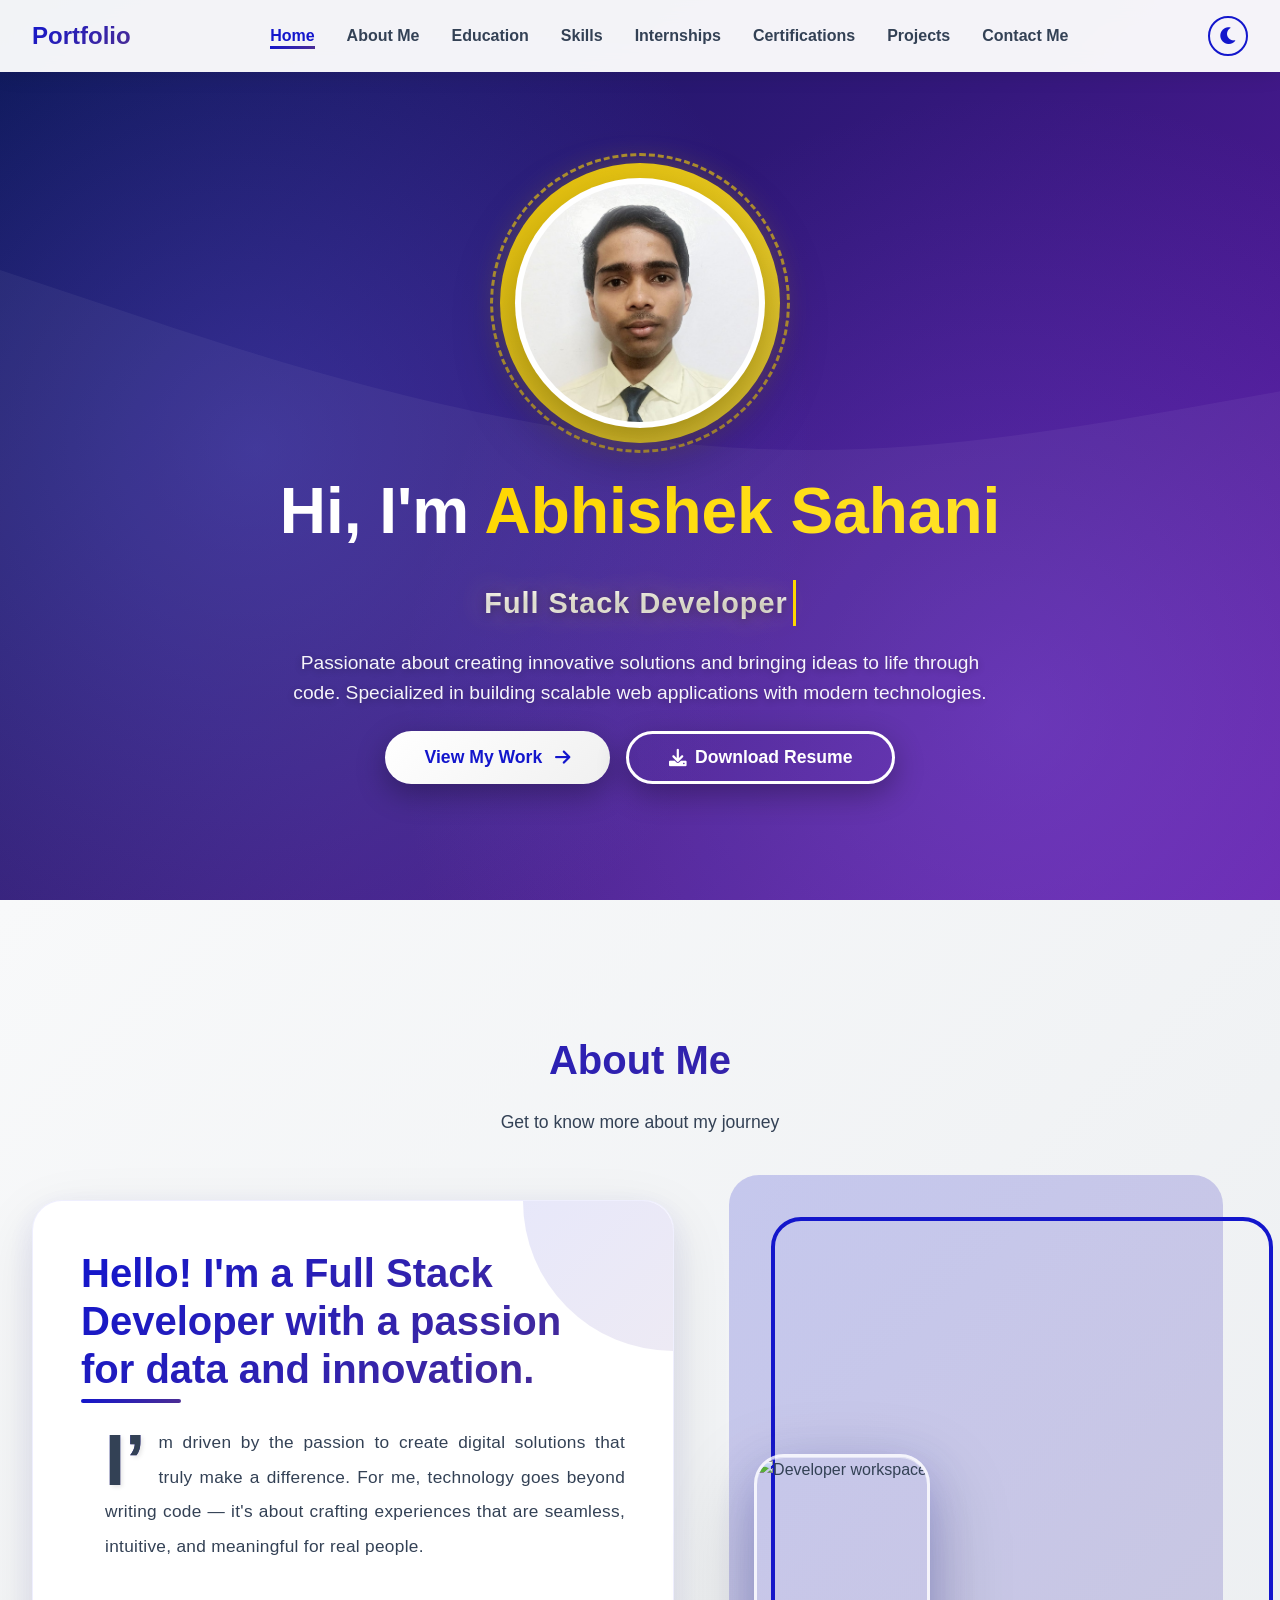
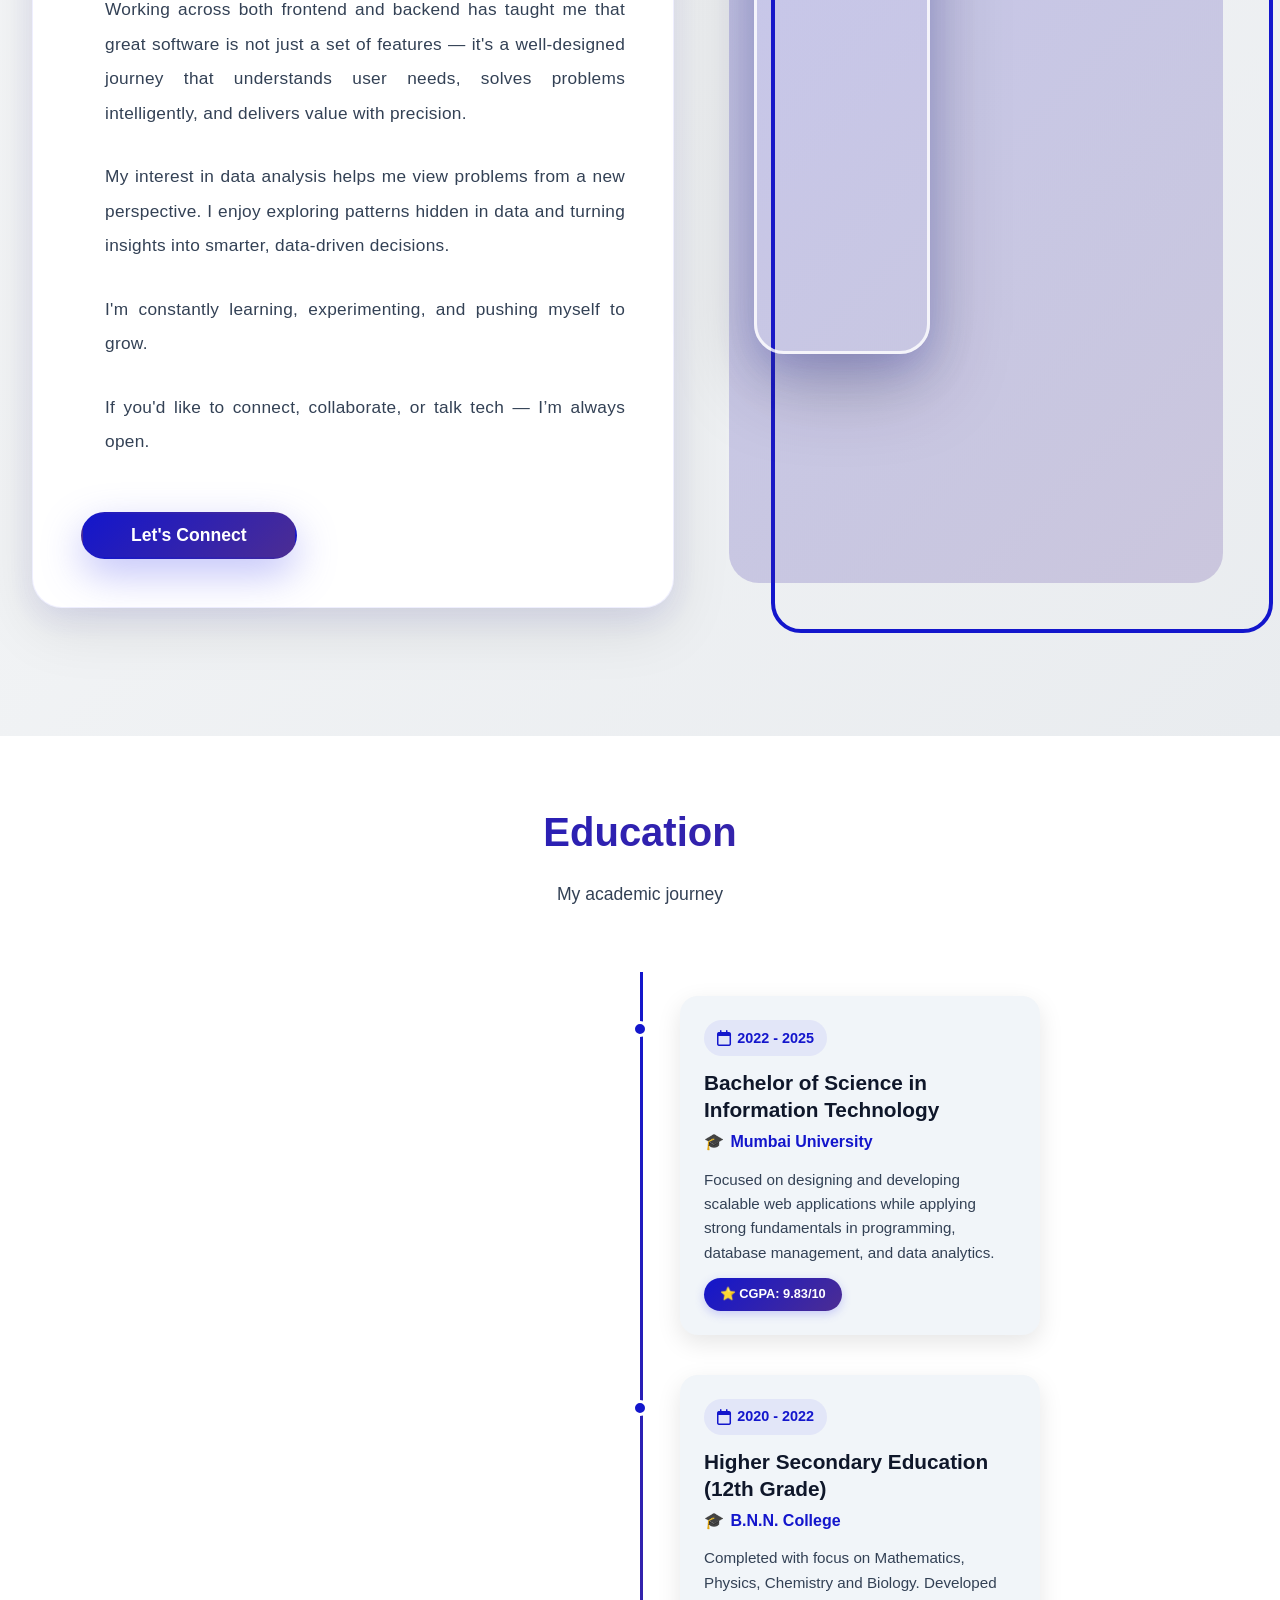
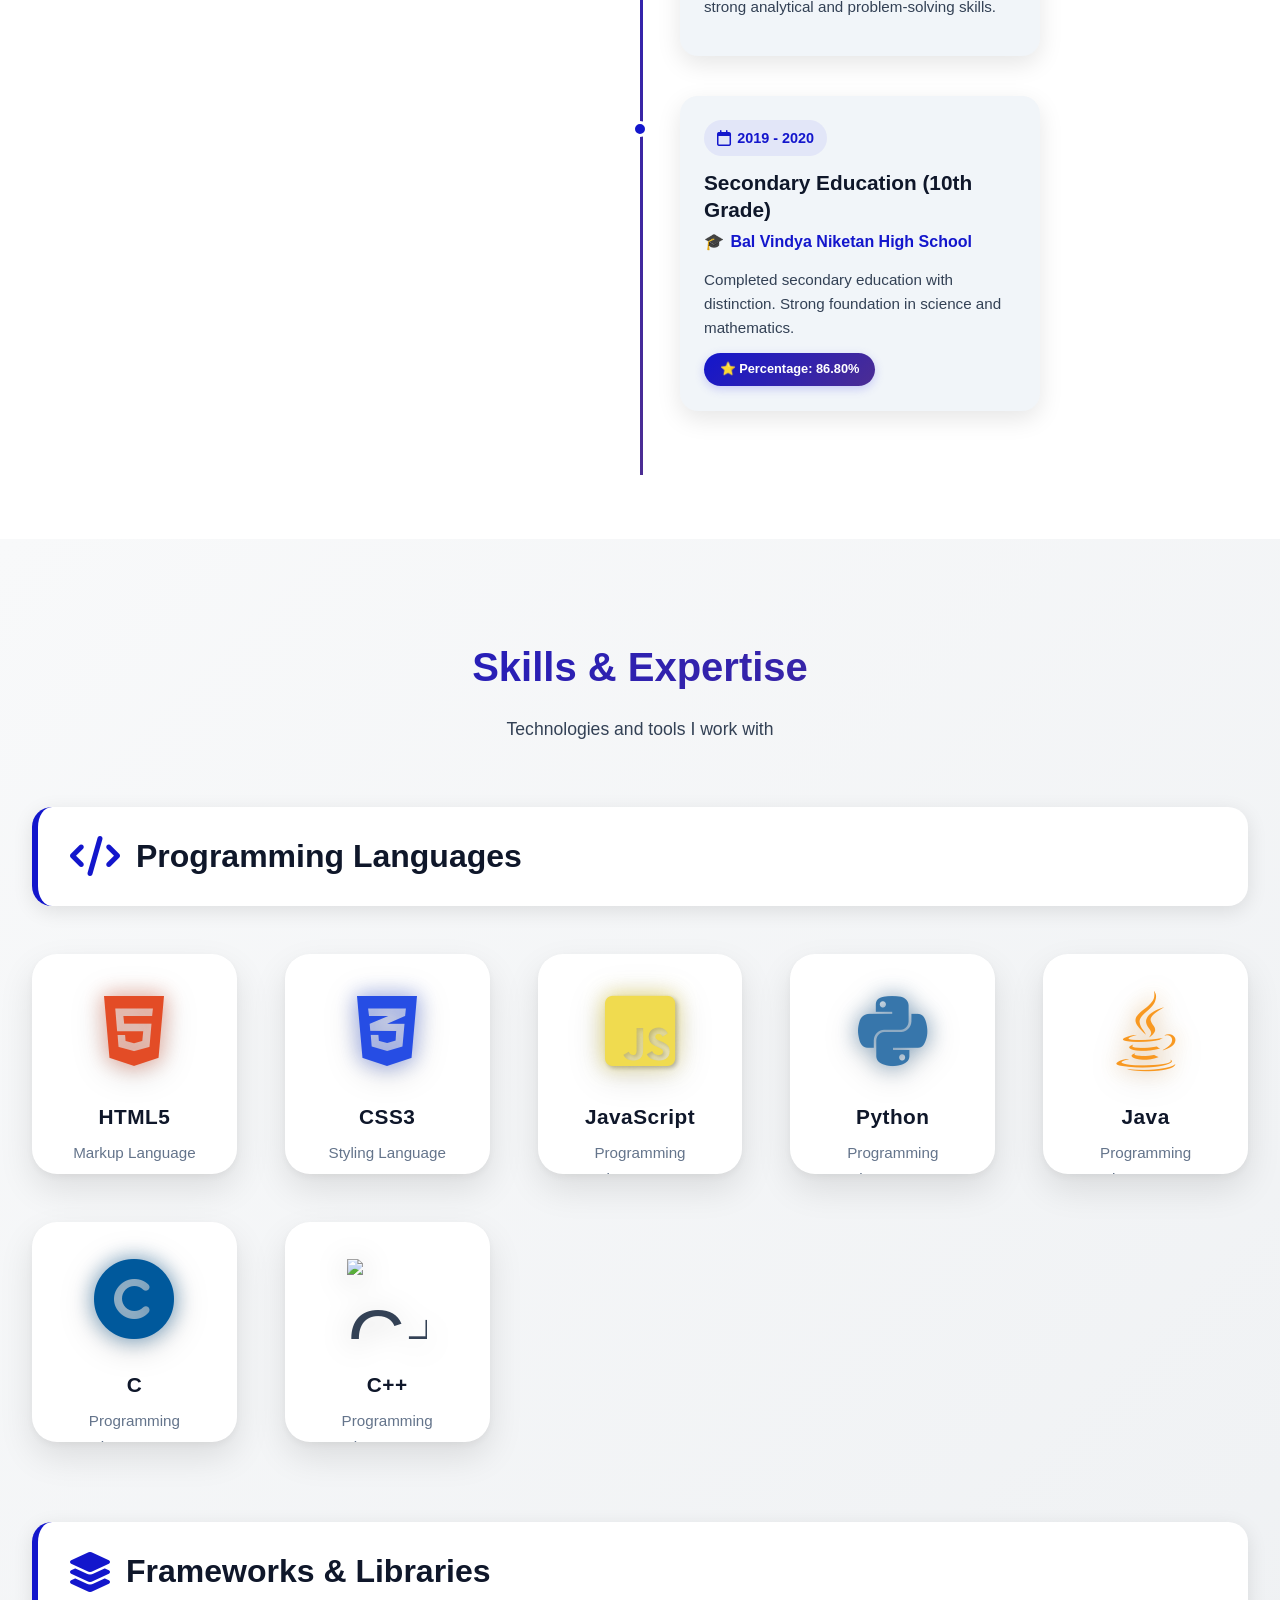
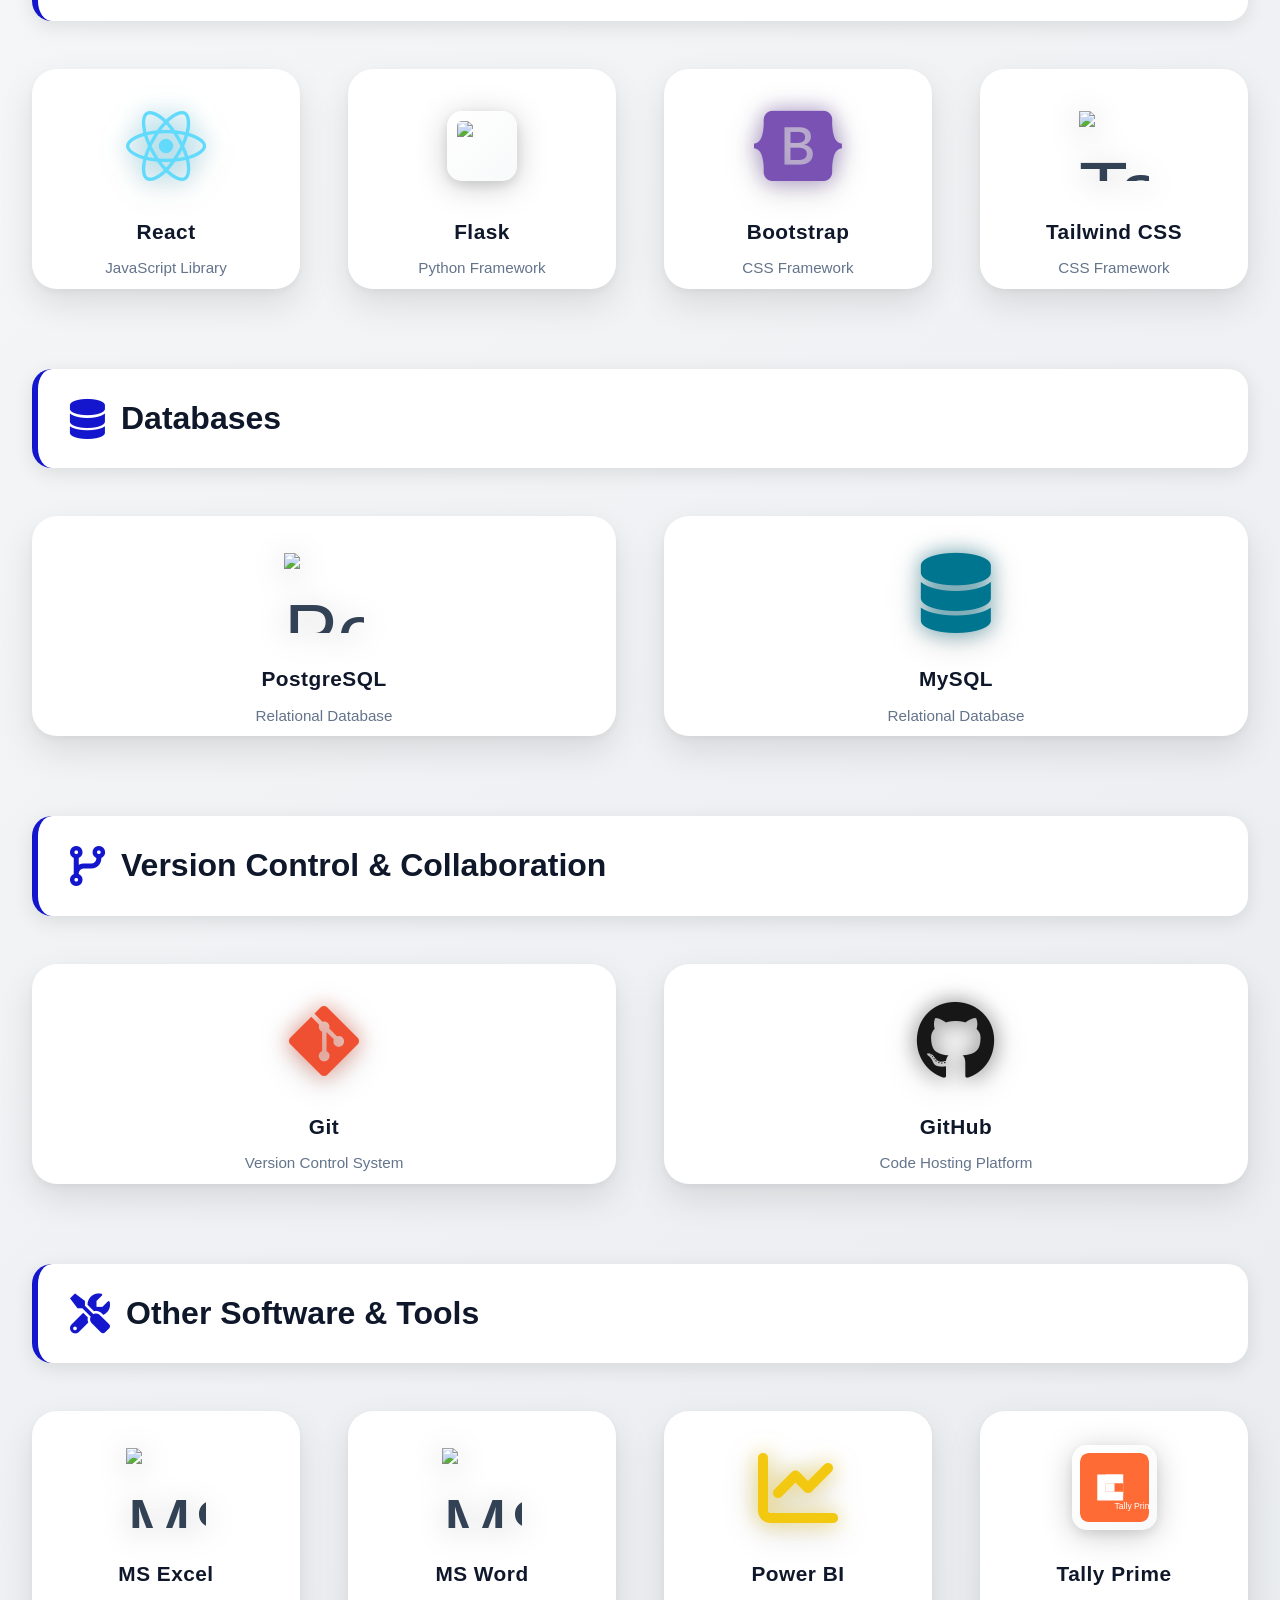
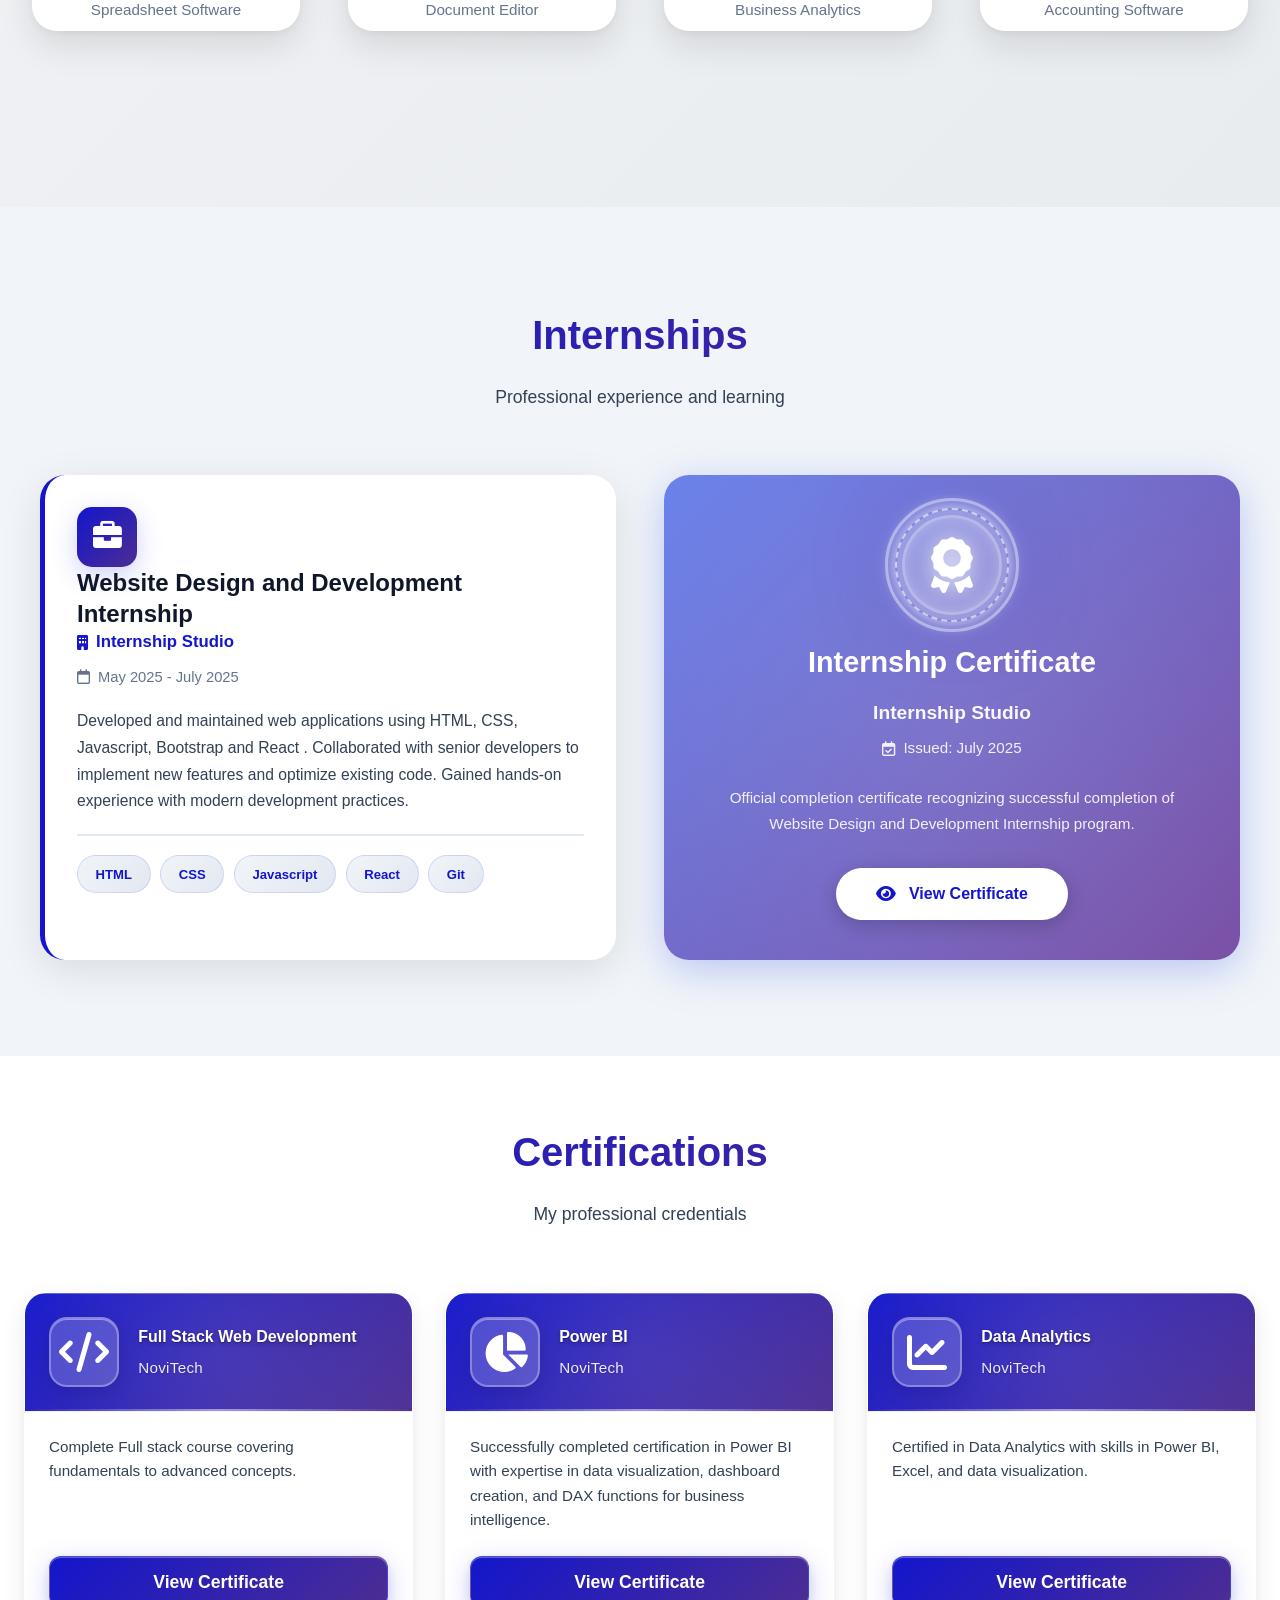
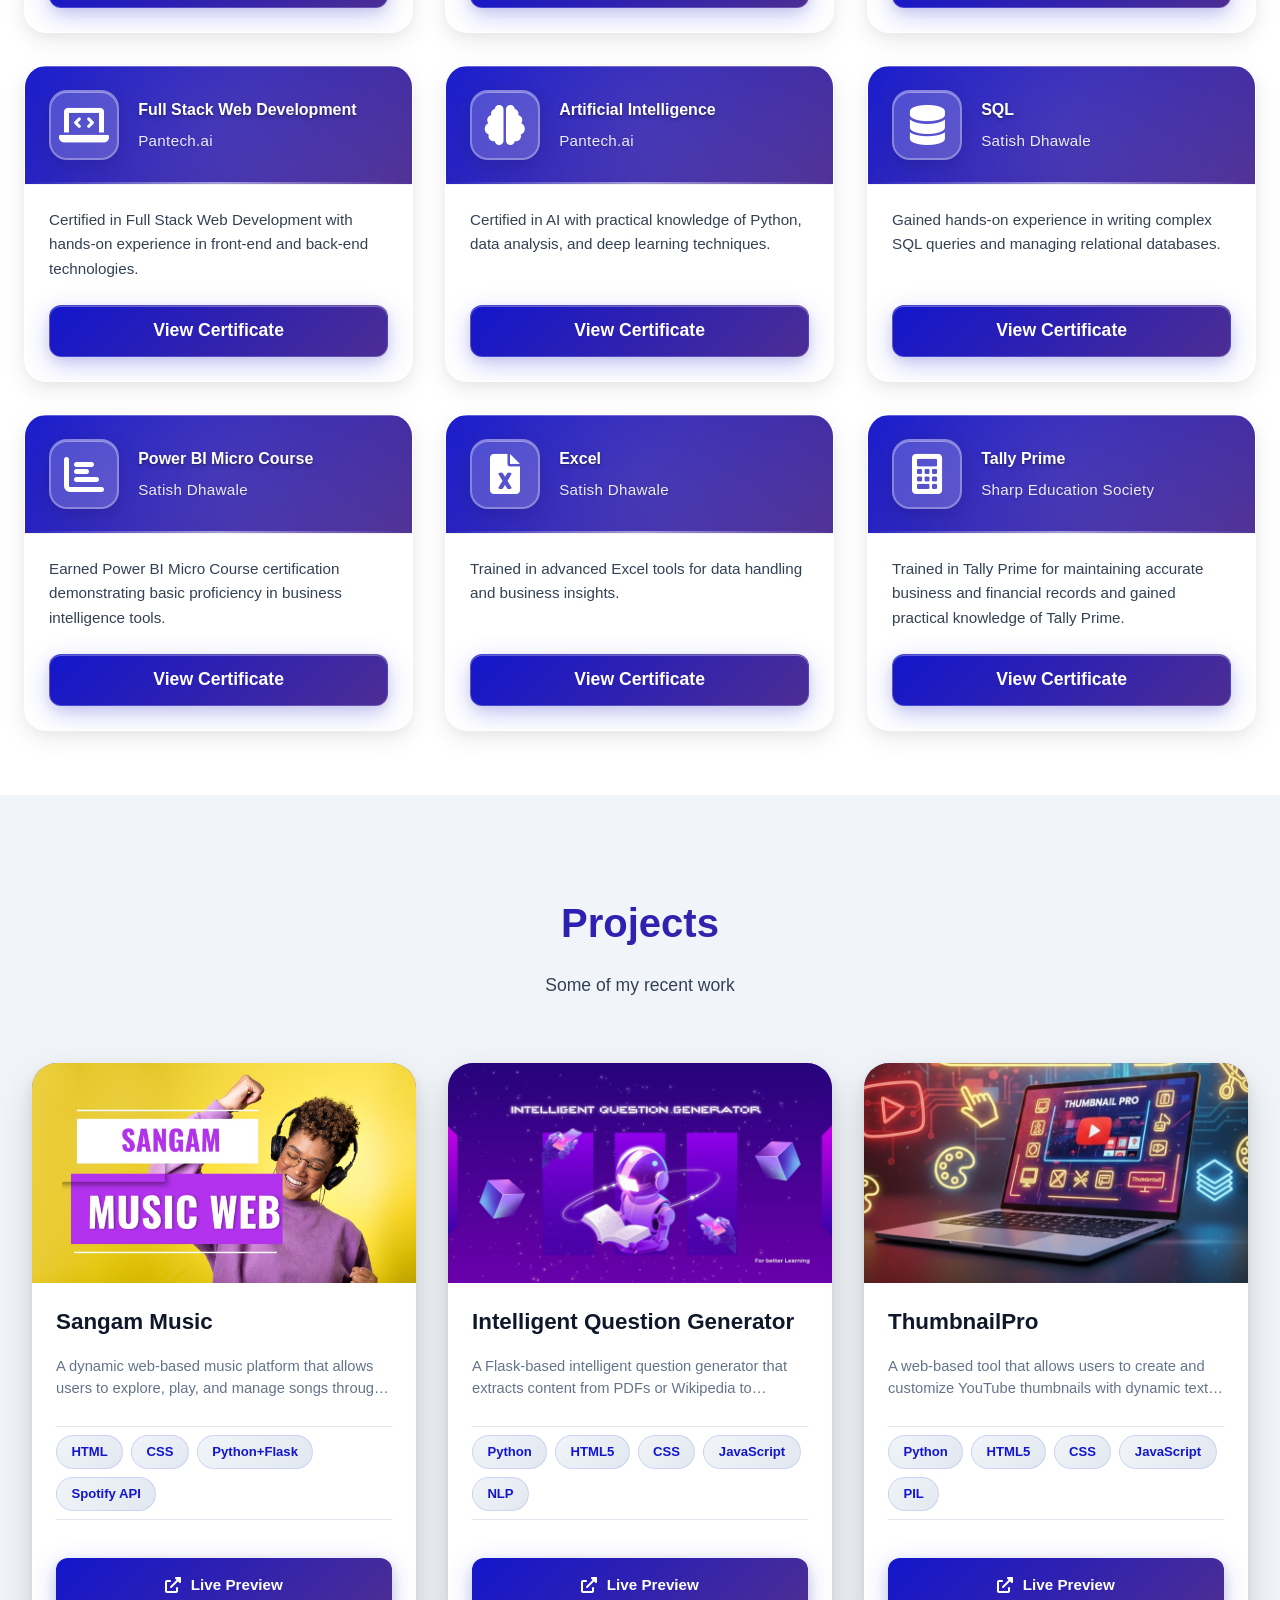
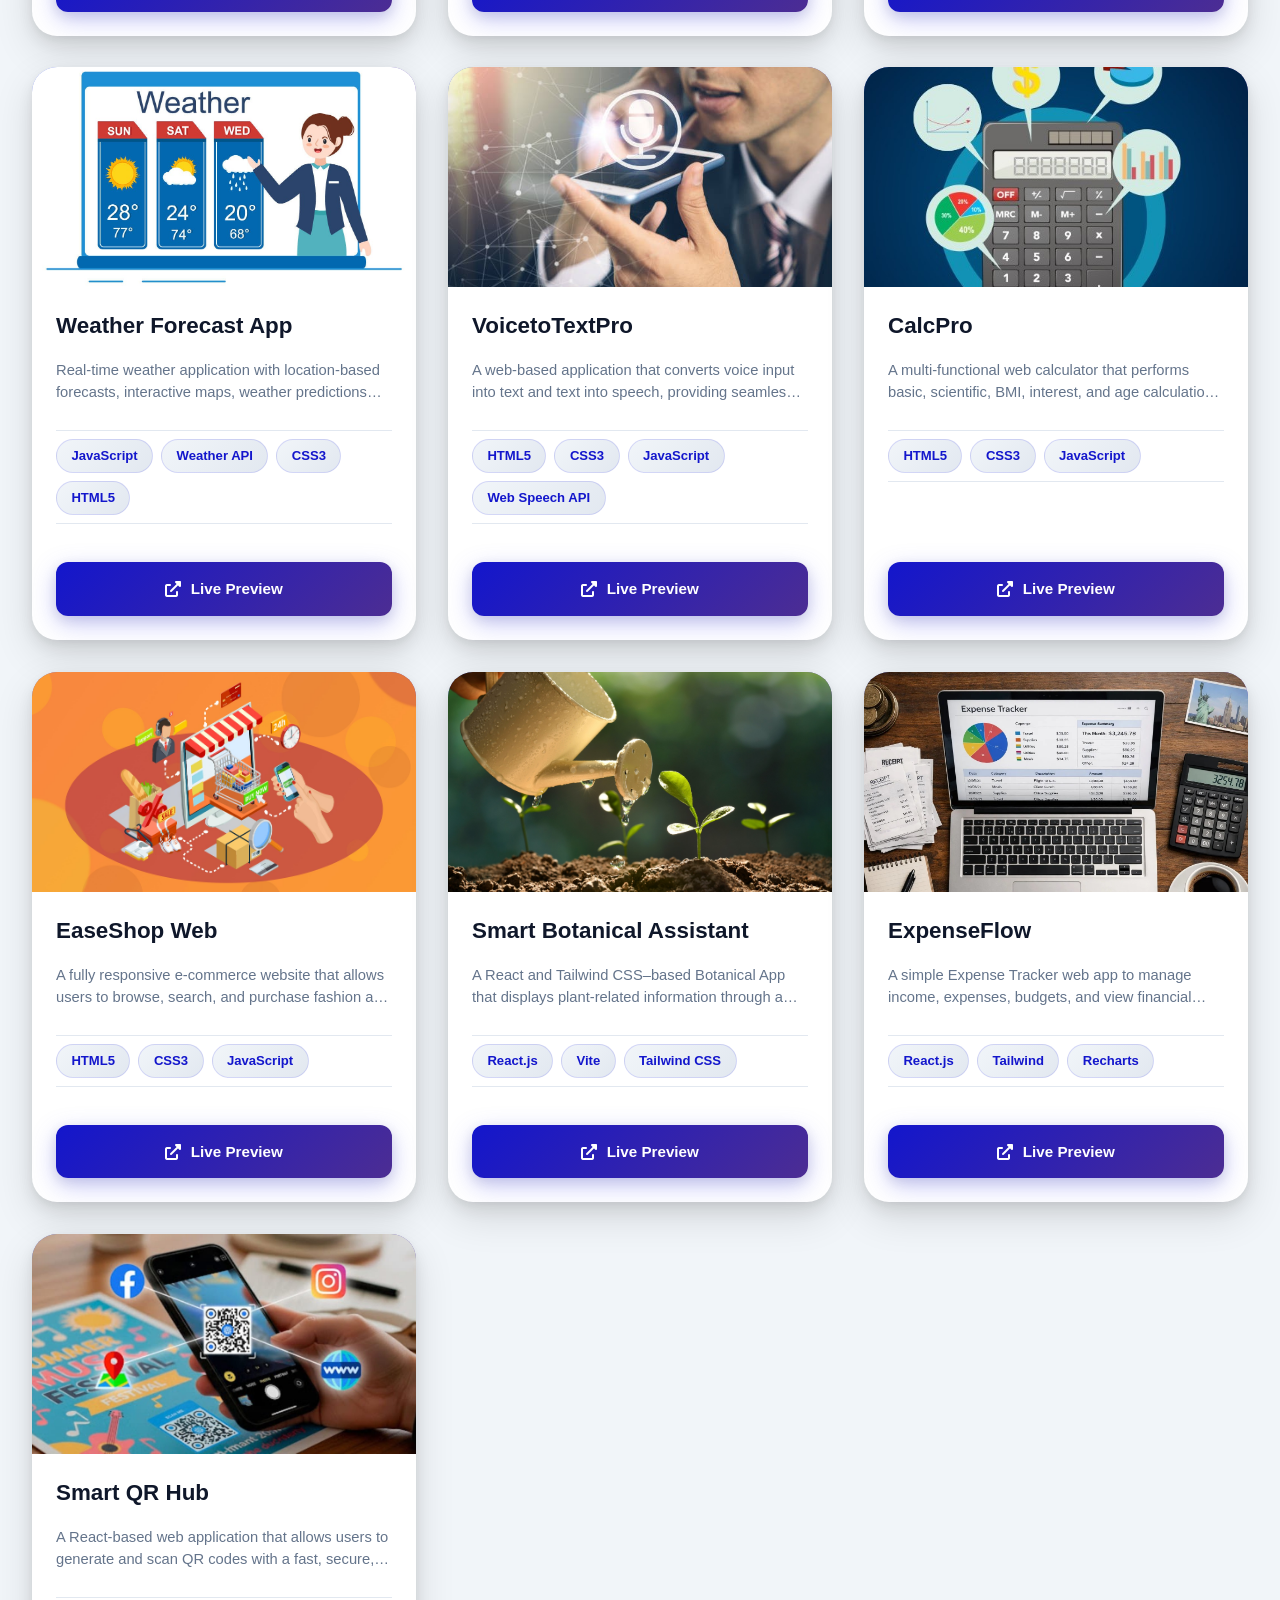
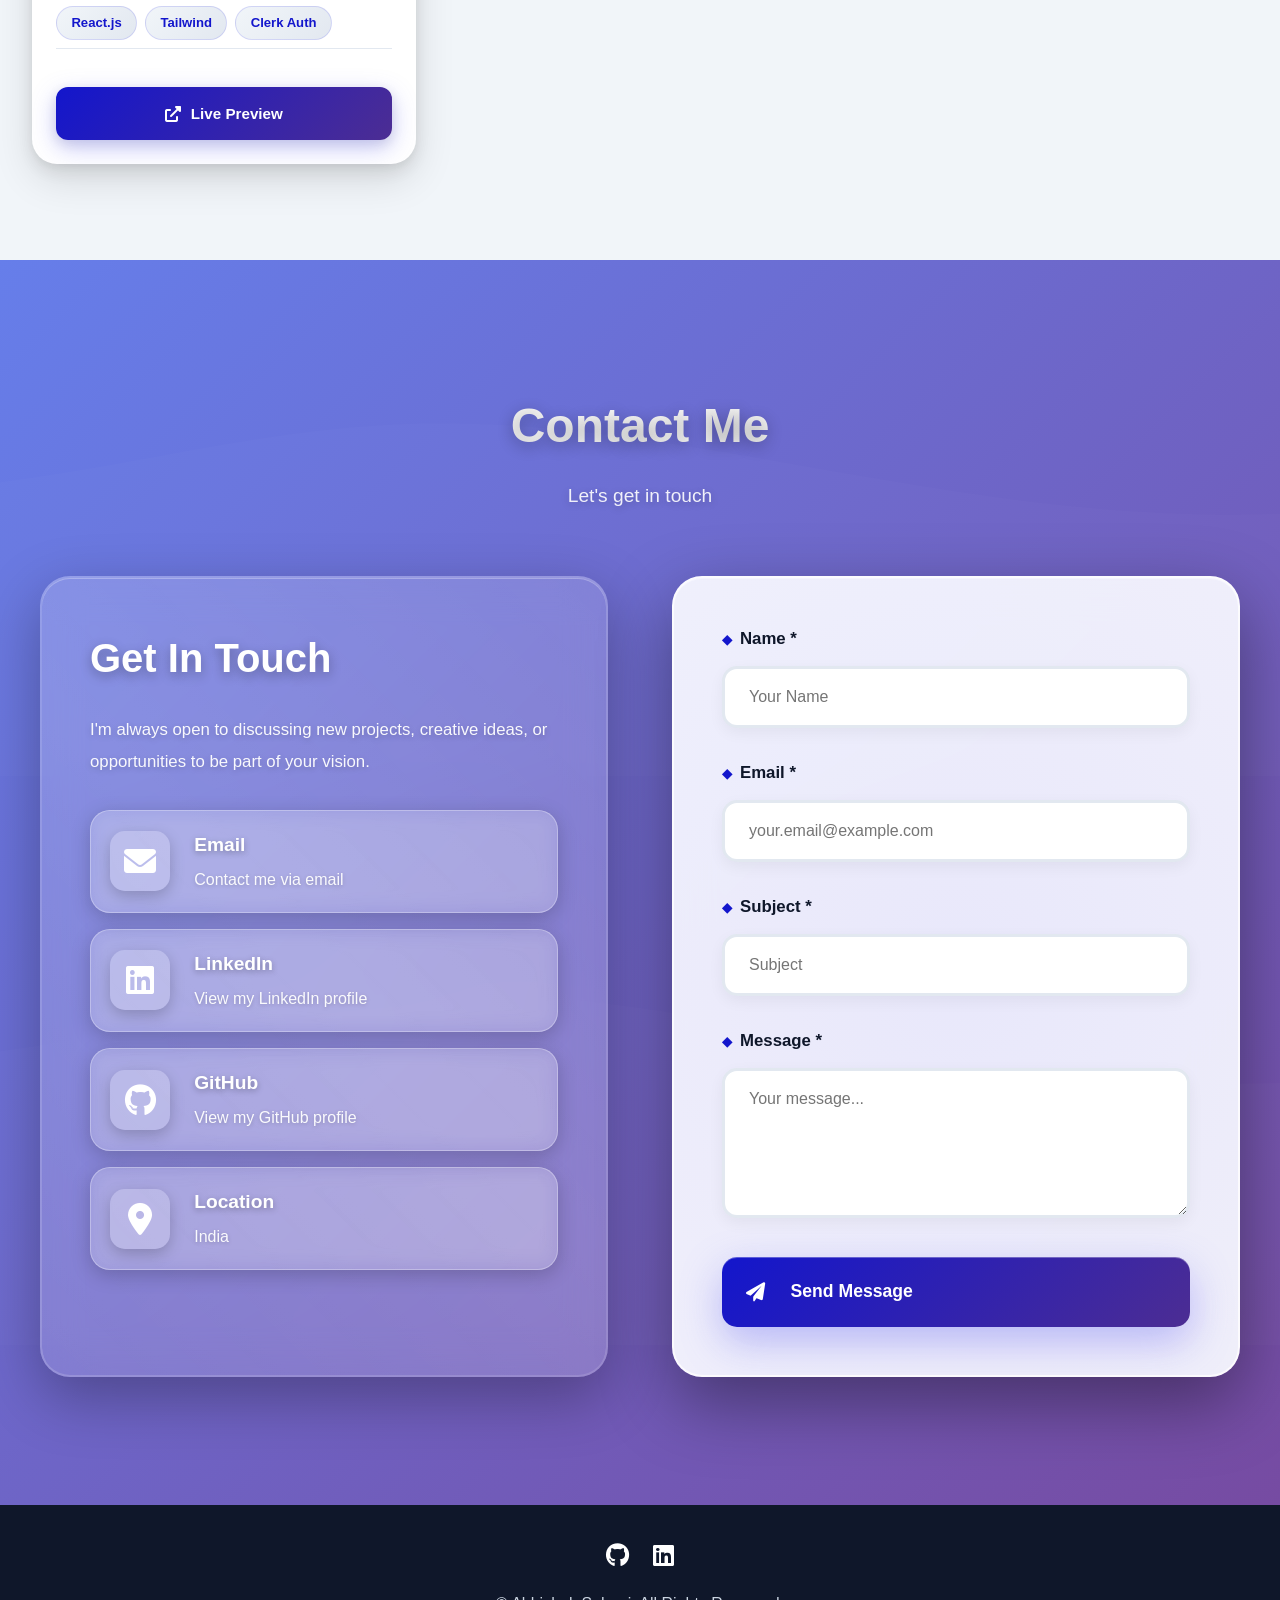
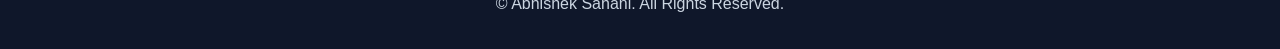
==== commit 434c826e: "code" ====
--- a/index.html
+++ b/index.html
@@ -72,43 +72,38 @@
   </div>
 </section>
 
-   <!-- About Section -->
-  <section id="about">
-    <h2 class="section-title">About Me</h2>
-    <p class="section-subtitle">Get to know more about my journey</p>
-    <div class="about-content">
-      <div class="about-text">
-        <h4>Hello! I'm a Full Stack Developer with a passion for data and innovation.</h4><br>
-        <p>I’m driven by the passion to create digital solutions that truly make a 
-        difference. For me, technology goes beyond writing code — it's about crafting
-        experiences that are seamless, intuitive, and meaningful for real people.
-      </p>
-        <p>Working across both frontend and backend has taught me that great software is 
-        not just a set of features — it's a well-designed journey that understands user 
-        needs, solves problems intelligently, and delivers value with precision.</p>
-        <p>My interest in data analysis helps me view problems from a new perspective. 
-        I enjoy exploring patterns hidden in data and turning insights into smarter, 
-        data-driven decisions. Whether it's transforming raw data into clear stories 
-        or optimizing workflows through analytics, I love combining development and 
-        data to build better solutions.</p>
-        <p> I'm constantly learning, experimenting, and pushing myself to grow. Exploring 
-        new technologies, contributing to open-source projects, and engaging with the 
-        developer community aren’t just hobbies — they are essential pillars of my 
-        professional and personal evolution. They inspire me to think creatively, 
-        improve continuously, and innovate fearlessly.</p>
-        <p>
-        If you'd like to connect, share ideas, collaborate on projects, or simply talk 
-        tech — I’m always open and excited to engage.
-      </p>
-        <a href="#contact" class="btn btn-primary">Let's Connect</a>
-      </div>
-      <div class="about-image">
-        <img src="https://images.unsplash.com/photo-1498050108023-c5249f4df085?w=600" alt="Developer workspace" />
-      </div>
-    </div>
-  </section>
-
-  
+  <!-- About Section -->
+<section id="about">
+  <h2 class="section-title">About Me</h2>
+  <p class="section-subtitle">Get to know more about my journey</p>
+  <div class="about-content">
+    <div class="about-text">
+      <h4>Hello! I'm a Full Stack Developer with a passion for data and innovation.</h4><br>
+      <p>I’m driven by the passion to create digital solutions that truly make a 
+      difference. For me, technology goes beyond writing code — it's about crafting
+      experiences that are seamless, intuitive, and meaningful for real people.</p>
+      <p>Working across both frontend and backend has taught me that great software is 
+      not just a set of features — it's a well-designed journey that understands user 
+      needs, solves problems intelligently, and delivers value with precision.</p>
+      <p>My interest in data analysis helps me view problems from a new perspective. 
+      I enjoy exploring patterns hidden in data and turning insights into smarter, 
+      data-driven decisions.</p>
+      <p>I'm constantly learning, experimenting, and pushing myself to grow.</p>
+      <p>If you'd like to connect, collaborate, or talk tech — I’m always open.</p>
+      <a href="#contact" class="btn btn-primary">Let's Connect</a>
+    </div>
+
+    <div class="about-image">
+      <div class="about-image-ratio">
+        <img 
+          src="https://images.unsplash.com/photo-1498050108023-c5249f4df085?w=600"
+          alt="Developer workspace"
+        />
+      </div>
+    </div>
+  </div>
+</section>
+
   <!-- Education Section -->
   <section id="education">
     <h2 class="section-title">Education</h2>
--- a/style.css
+++ b/style.css
@@ -230,13 +230,12 @@
 /* ============================================
     HERO SECTION 
    ============================================ */
-
 .hero {
   min-height: 100vh;
   display: flex;
   align-items: center;
   justify-content: center;
-  padding: 8rem 2rem 4rem;
+  padding: calc(5rem + 30px) 2rem 3rem;
   background: linear-gradient(135deg, #091653 0%, #611aa7 100%);
   position: relative;
   overflow: hidden;
@@ -497,11 +496,11 @@
 
 /* Typing Animation Container */
 .typing-container {
-  min-height: 80px;
+  min-height: 50px;
   display: flex;
   align-items: center;
   justify-content: center;
-  margin-bottom: 2rem;
+  margin-bottom: 1.2rem;
   animation: fadeInUp 1s ease 0.4s backwards;
 }
 
@@ -550,28 +549,29 @@
 
 .hero-content > p {
   font-size: 1.2rem;
-  margin-bottom: 2rem;
+  margin-bottom: 1.4rem;
   max-width: 700px;
   margin-left: auto;
   margin-right: auto;
   opacity: 0.95;
   animation: fadeInUp 1s ease 0.6s backwards;
   color: #ffffff;
-  line-height: 1.8;
+  line-height: 1.6;
   text-shadow: 0 2px 8px rgba(0, 0, 0, 0.3);
 }
 
 /* CTA Buttons */
 .cta-buttons {
   display: flex;
-  gap: 1.5rem;
+  gap: 1rem;
   justify-content: center;
   animation: fadeInUp 1s ease 0.8s backwards;
   flex-wrap: wrap;
 }
 
 .btn {
-  padding: 1.2rem 2.5rem;
+  padding: 0.8rem 2.5rem;
+  line-height: 1.2;
   border: none;
   border-radius: 50px;
   font-weight: 700;
@@ -643,6 +643,17 @@
 .btn:hover i {
   transform: translateX(5px);
 }
+
+@media (max-width: 768px) {
+
+  .cta-buttons .btn {
+    padding: 0.8rem 2.5rem !important;  
+    font-size: 1rem;
+    line-height: 1.2;
+  }
+
+}
+
 
 /* ============================================
     ABOUT SECTION 
@@ -1109,6 +1120,38 @@
 font-size: 0.95rem;
 color: var(--text);
 font-weight: 600;
+}
+
+/* Mobile Image for 16/9*/
+@media (max-width: 768px) {
+
+  .about-content {
+    grid-template-columns: 1fr;
+  }
+
+  .about-image {
+    transform: none;
+  }
+
+  .about-image-ratio {
+    width: 100%;
+    aspect-ratio: 16 / 9;
+    overflow: hidden;
+    border-radius: 20px;
+  }
+
+  .about-image img {
+    width: 100%;
+    height: 100%;
+    min-height: 100% !important;
+    max-height: 100% !important;
+    object-fit: cover;
+    border-radius: 20px;
+  }
+}
+
+#about .btn {
+  padding: 0.7rem 3rem;
 }
 /* ============================================
  EDUCATION TIMELINE 
@@ -2155,6 +2198,66 @@
 .skill-card-3d[data-skill="tally"] .skill-icon i { color: #ff6b35; text-shadow: 0 0 20px rgba(255, 107, 53, 0.5); }
 .skill-card-3d[data-skill="git"] .skill-icon i { color: #f05032; text-shadow: 0 0 20px rgba(240, 80, 50, 0.5); }
 .skill-card-3d[data-skill="github"] .skill-icon i { color: #181717; text-shadow: 0 0 20px rgba(24, 23, 23, 0.4); }
+
+@media (max-width: 768px) {
+
+  .skills-grid {
+    gap: 1.8rem !important;
+  }
+
+  .skill-card-3d {
+    height: 170px !important;
+    transform: none !important;
+  }
+
+  .skill-card-inner {
+    padding: 1.3rem 1rem !important;
+    border-radius: 20px;
+  }
+
+  .skill-icon {
+    height: 65px !important;
+    margin-bottom: 0.8rem !important;
+  }
+
+  .skill-icon i {
+    font-size: 3.6rem !important;
+  }
+
+  .skill-icon img {
+    width: 60px !important;
+    height: 60px !important;
+  }
+
+  .skill-card-inner h4 {
+    font-size: 1.1rem !important;
+  }
+
+  .skill-card-inner p {
+    font-size: 0.82rem !important;
+  }
+}
+
+@media (max-width: 768px) {
+
+  .category-title {
+    display: flex !important;
+    flex-direction: row !important;
+    align-items: center !important;
+    justify-content: center !important;
+    text-align: center !important;
+
+    white-space: nowrap;   
+    font-size: 1.3rem;     
+  }
+
+  .category-title i {
+    margin-right: 0.6rem;
+    flex-shrink: 0;        
+  }
+
+}
+
 /* ============================================
  INTERNSHIPS SECTION 
 ============================================ */
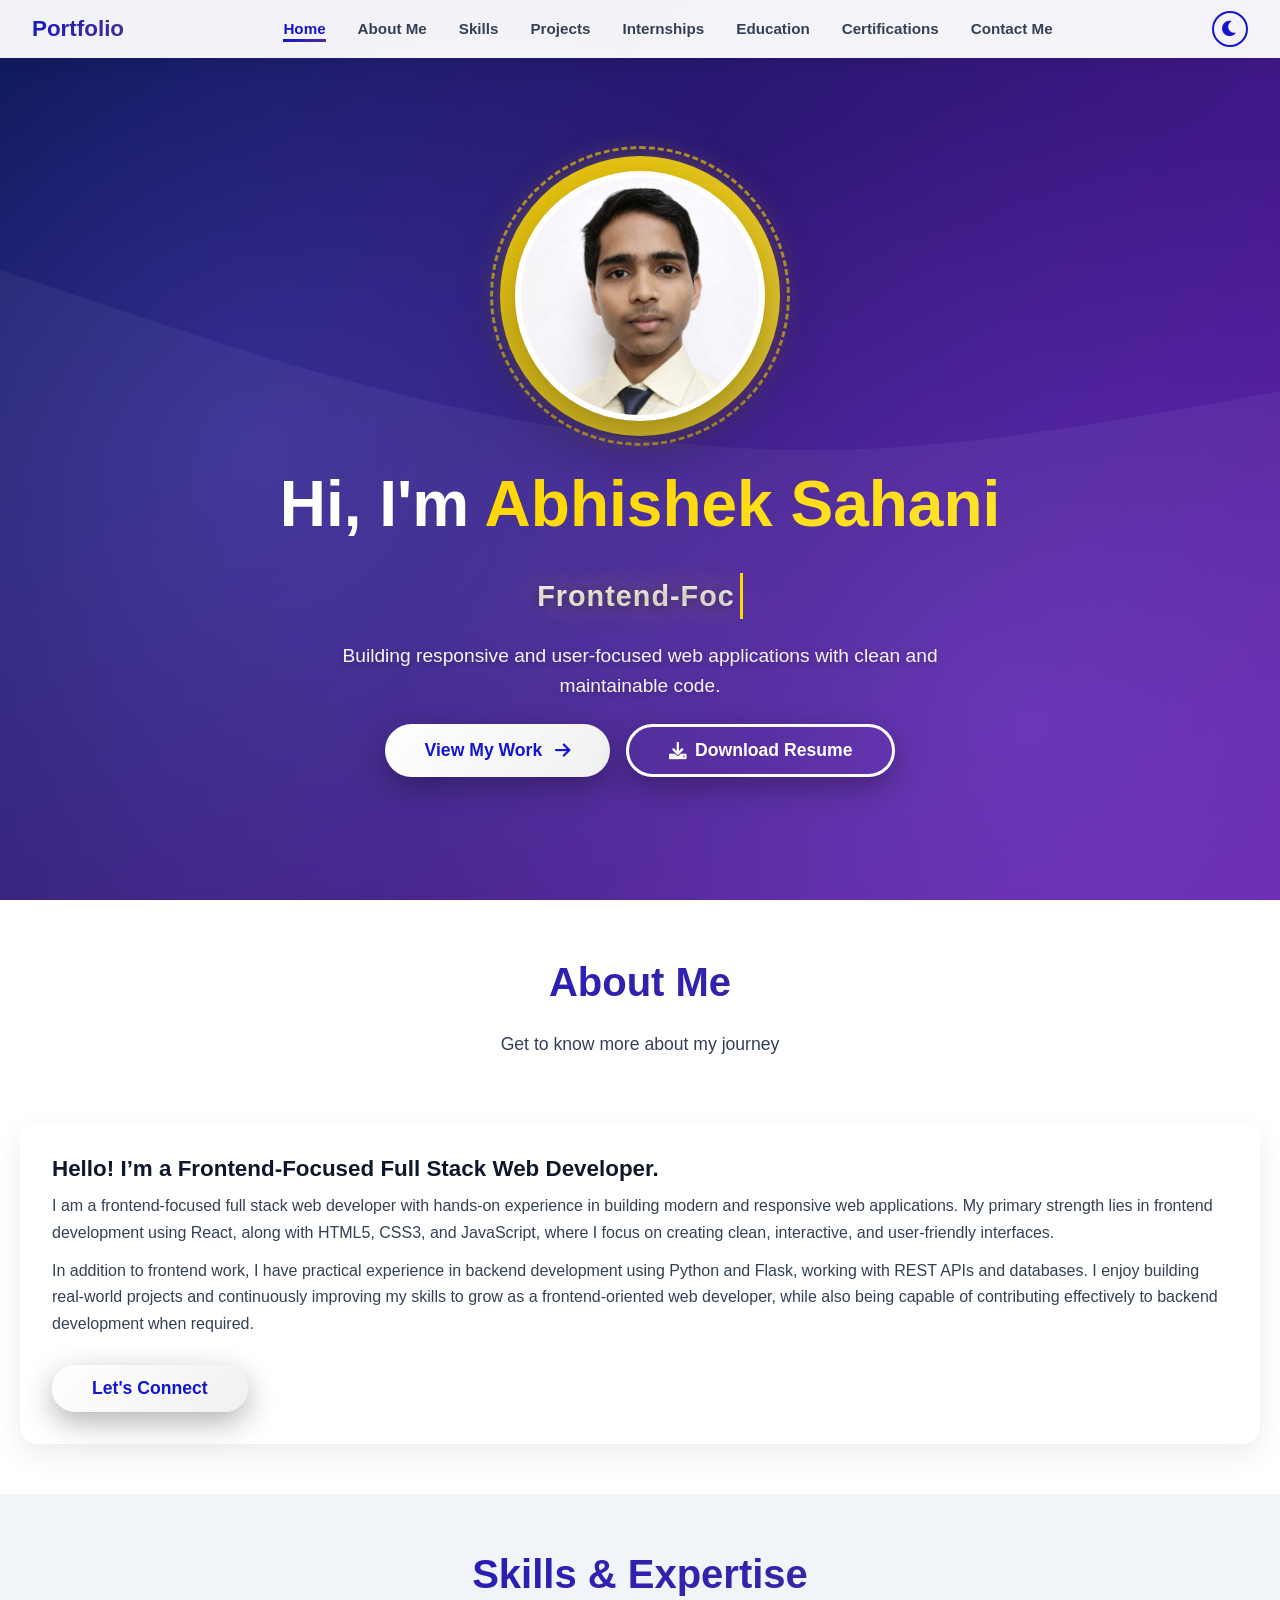
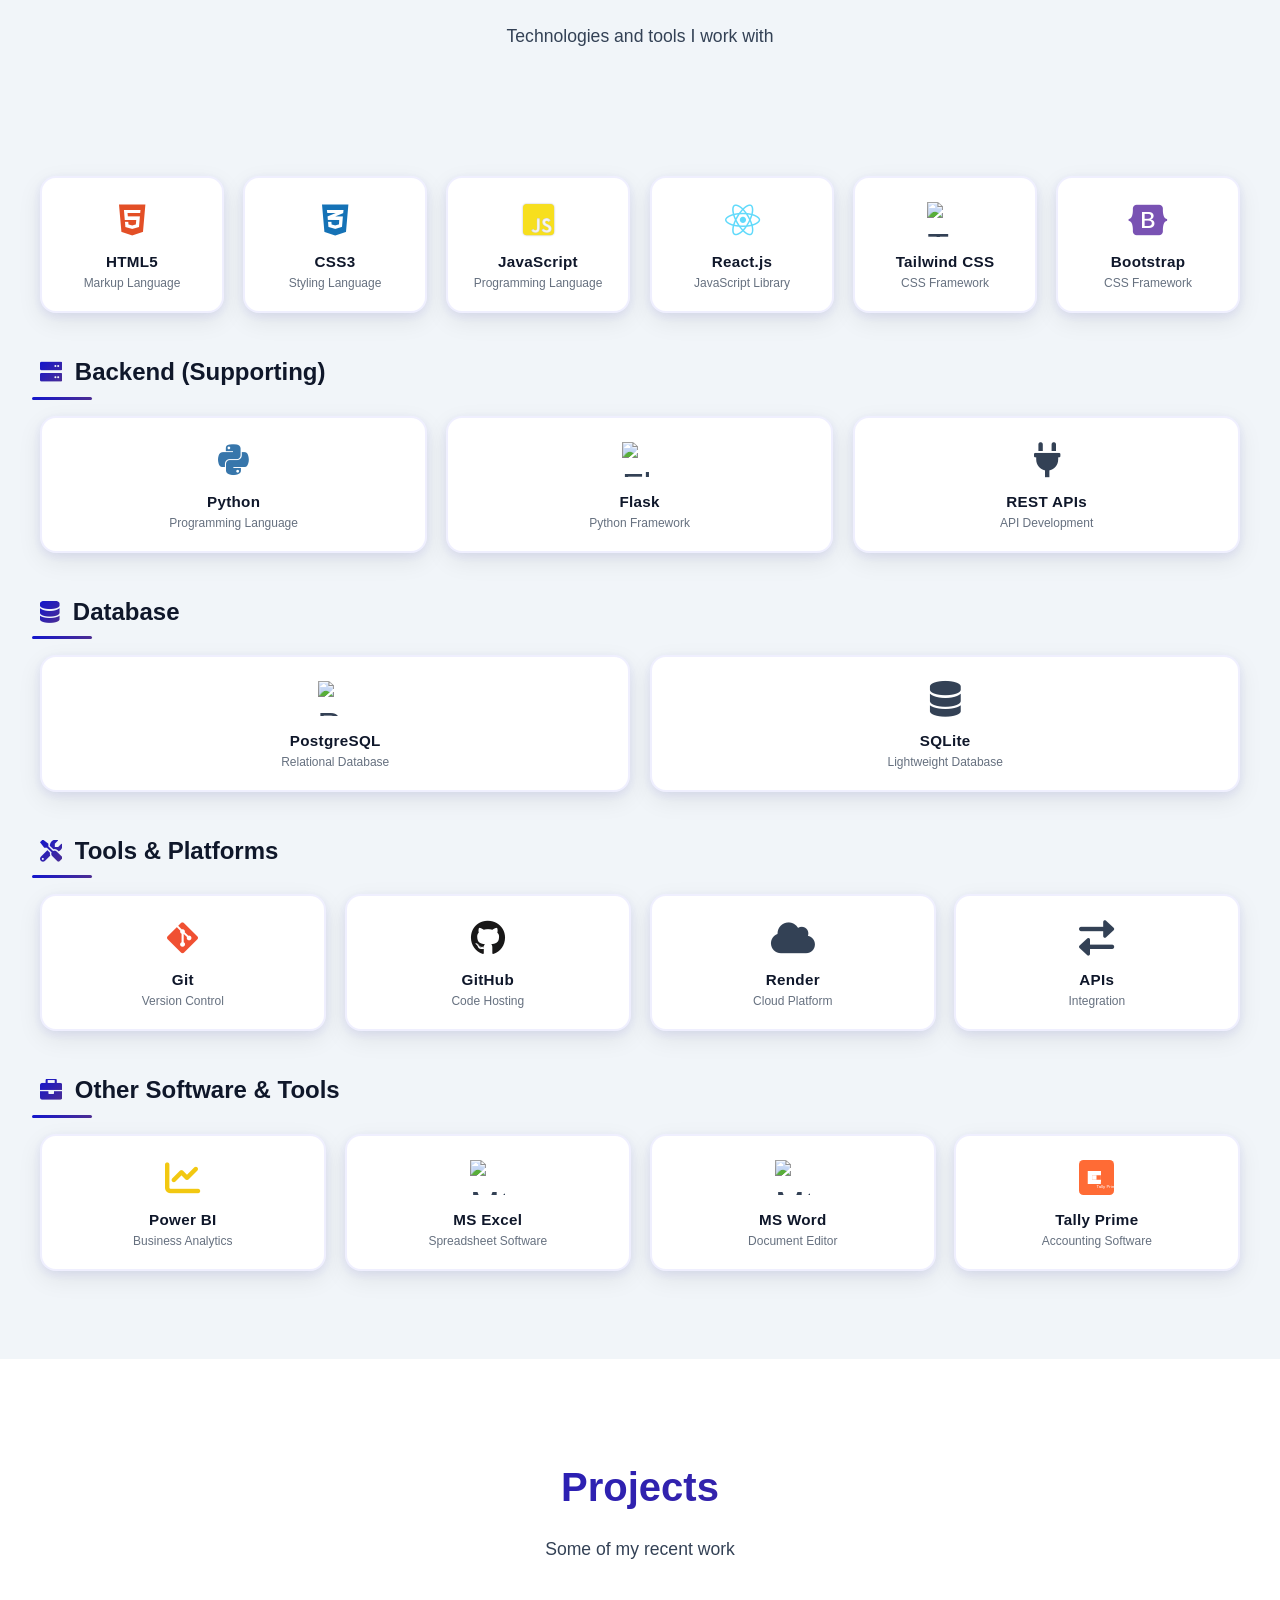
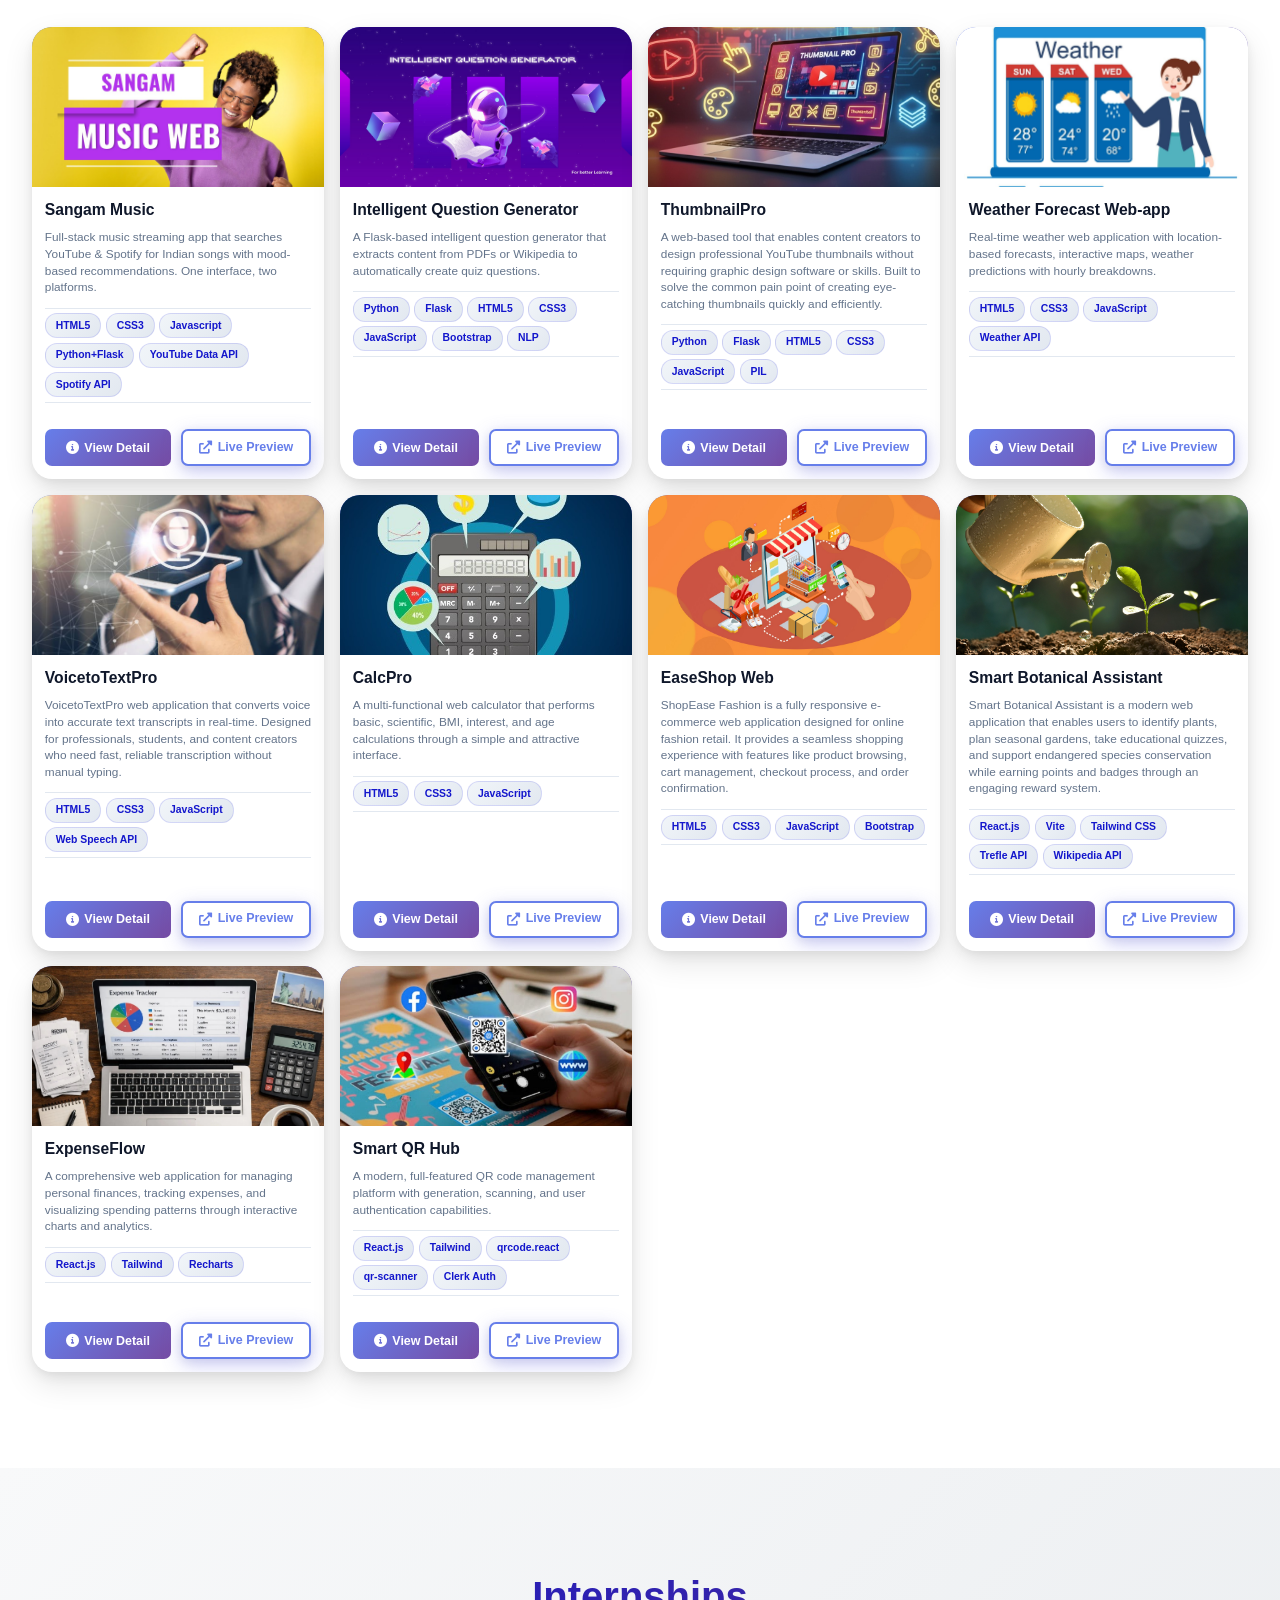
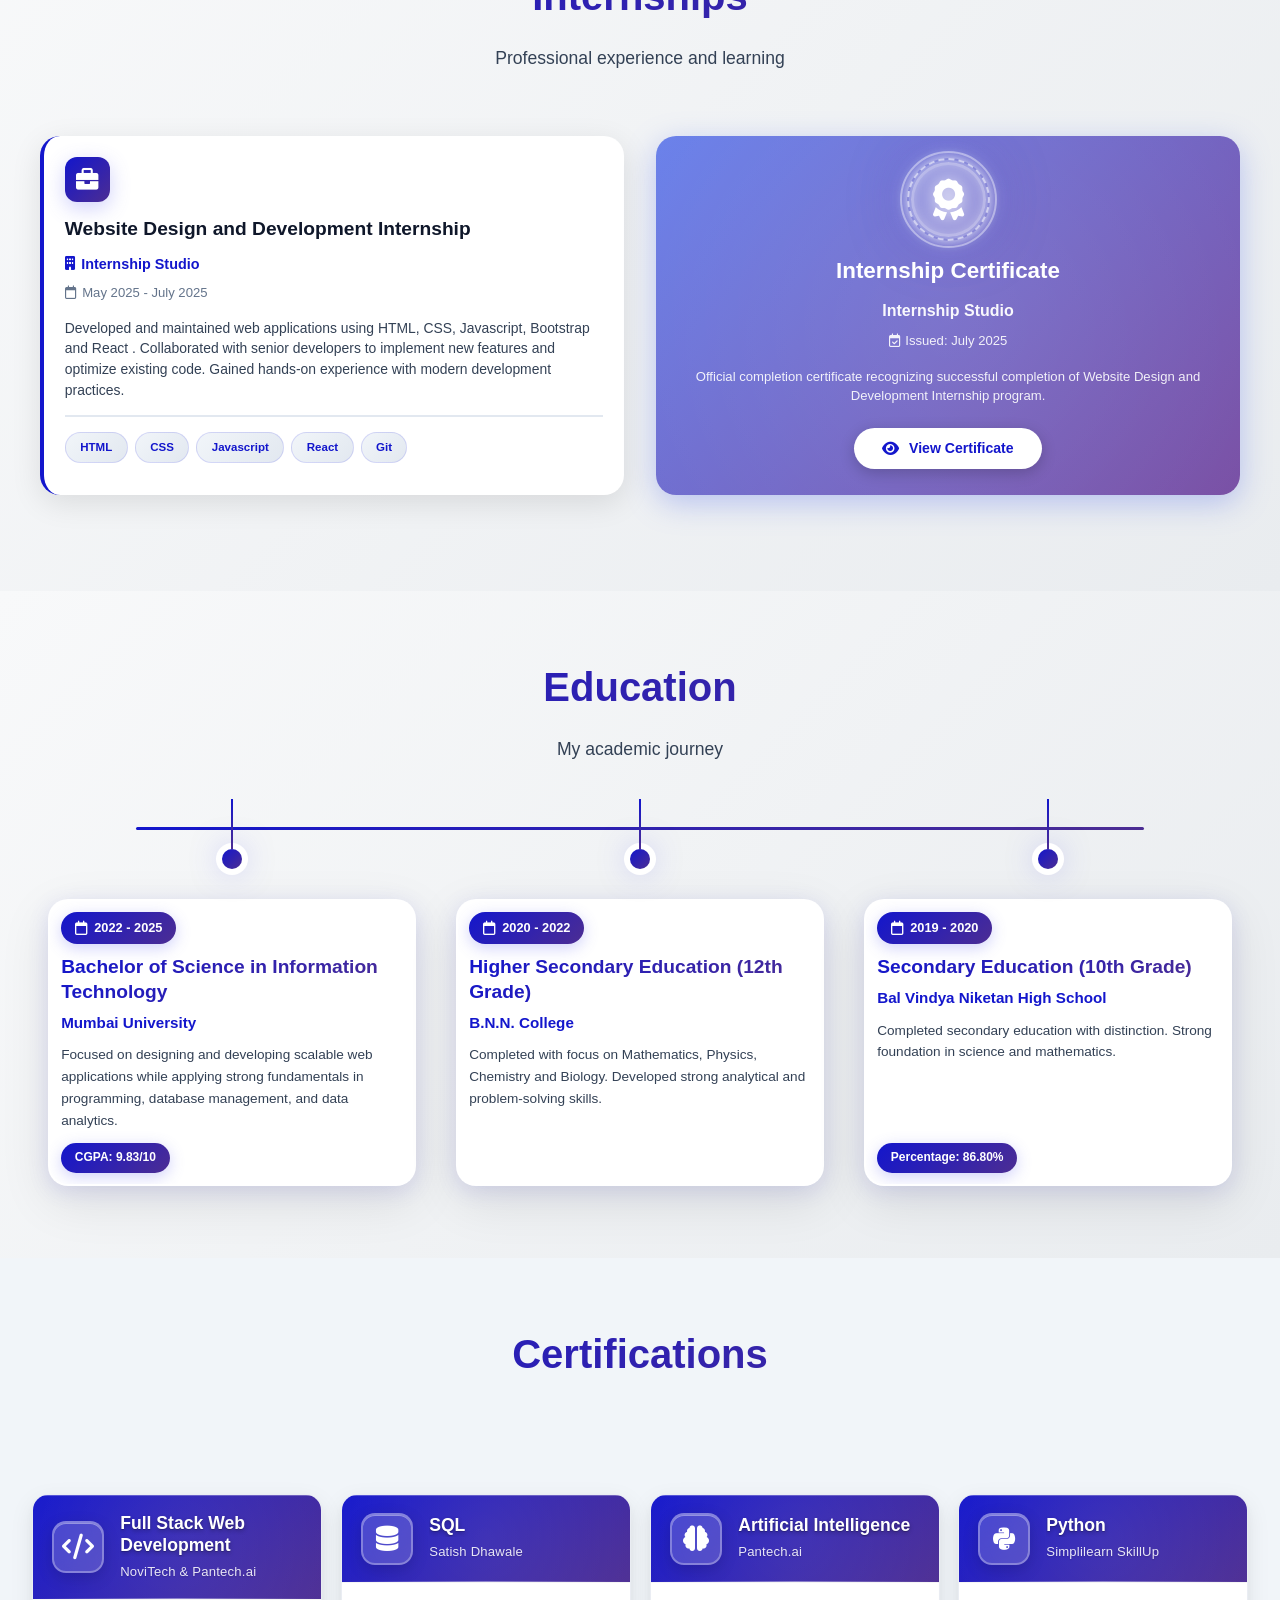
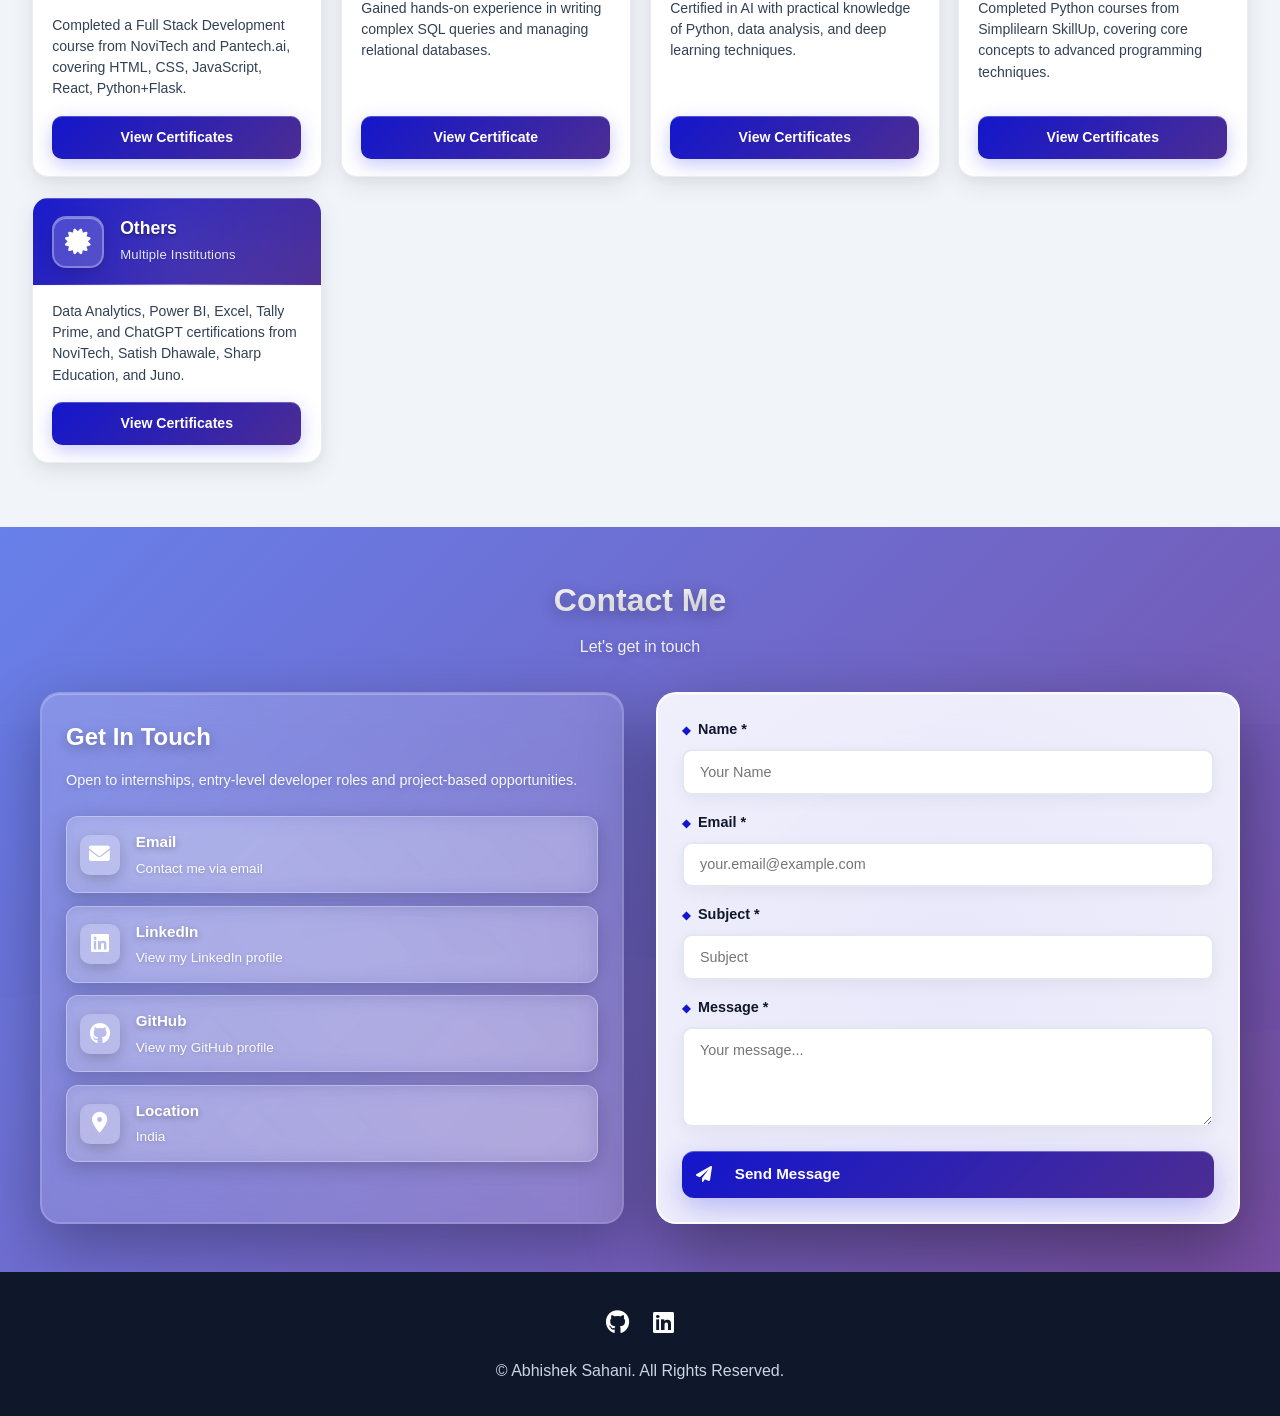
==== commit dfc050e0: "code" ====
--- a/index.html
+++ b/index.html
@@ -17,11 +17,11 @@
       <ul class="nav-links">
         <li><a href="#home" class="active">Home</a></li>
         <li><a href="#about">About Me</a></li>
+        <li><a href="#skills">Skills</a></li>
+        <li><a href="#projects">Projects</a></li>
+        <li><a href="#internships">Internships</a></li>
         <li><a href="#education">Education</a></li>
-        <li><a href="#skills">Skills</a></li>
-        <li><a href="#internships">Internships</a></li>
         <li><a href="#certifications">Certifications</a></li>
-        <li><a href="#projects">Projects</a></li>
         <li><a href="#contact">Contact Me</a></li>
       </ul>
       <div class="nav-actions">
@@ -57,7 +57,7 @@
       </p>
     </div>
     
-    <p>Passionate about creating innovative solutions and bringing ideas to life through code. Specialized in building scalable web applications with modern technologies.</p>
+    <p>Building responsive and user-focused web applications with clean and maintainable code.</p>
     
     <div class="cta-buttons">
       <a href="#projects" class="btn btn-primary">
@@ -72,38 +72,592 @@
   </div>
 </section>
 
-  <!-- About Section -->
 <section id="about">
   <h2 class="section-title">About Me</h2>
   <p class="section-subtitle">Get to know more about my journey</p>
+
   <div class="about-content">
     <div class="about-text">
-      <h4>Hello! I'm a Full Stack Developer with a passion for data and innovation.</h4><br>
-      <p>I’m driven by the passion to create digital solutions that truly make a 
-      difference. For me, technology goes beyond writing code — it's about crafting
-      experiences that are seamless, intuitive, and meaningful for real people.</p>
-      <p>Working across both frontend and backend has taught me that great software is 
-      not just a set of features — it's a well-designed journey that understands user 
-      needs, solves problems intelligently, and delivers value with precision.</p>
-      <p>My interest in data analysis helps me view problems from a new perspective. 
-      I enjoy exploring patterns hidden in data and turning insights into smarter, 
-      data-driven decisions.</p>
-      <p>I'm constantly learning, experimenting, and pushing myself to grow.</p>
-      <p>If you'd like to connect, collaborate, or talk tech — I’m always open.</p>
+      <h4 class="about-heading">
+        Hello! I’m a Frontend-Focused Full Stack Web Developer.
+      </h4>
+
+      <p class="about-para">
+        I am a frontend-focused full stack web developer with hands-on experience in
+        building modern and responsive web applications. My primary strength lies in
+        frontend development using React, along with HTML5, CSS3, and JavaScript, where
+        I focus on creating clean, interactive, and user-friendly interfaces.
+      </p>
+
+      <p class="about-para">
+        In addition to frontend work, I have practical experience in backend development
+        using Python and Flask, working with REST APIs and databases. I enjoy building 
+        real-world projects and continuously improving my skills to grow as a frontend-oriented 
+        web developer, while also being capable of contributing effectively to backend development when required.
+      </p>
+
       <a href="#contact" class="btn btn-primary">Let's Connect</a>
-    </div>
-
-    <div class="about-image">
-      <div class="about-image-ratio">
-        <img 
-          src="https://images.unsplash.com/photo-1498050108023-c5249f4df085?w=600"
-          alt="Developer workspace"
-        />
-      </div>
     </div>
   </div>
 </section>
 
+ 
+  <!-- Skills Section -->
+  <section id="skills">
+    <h2 class="section-title">Skills & Expertise</h2>
+    <p class="section-subtitle">Technologies and tools I work with</p>
+    
+    <!-- Frontend -->
+    <div class="skills-category">
+      <h3 class="category-title">
+        <i class="fas fa-paint-brush"></i>
+        Frontend
+      </h3>
+      <div class="skills-grid">
+        <div class="skill-card-3d" data-skill="html">
+          <div class="skill-card-inner">
+            <div class="skill-icon">
+              <i class="fab fa-html5"></i>
+            </div>
+            <h4>HTML5</h4>
+            <p>Markup Language</p>
+          </div>
+        </div>
+        
+        <div class="skill-card-3d" data-skill="css">
+          <div class="skill-card-inner">
+            <div class="skill-icon">
+              <i class="fab fa-css3-alt"></i>
+            </div>
+            <h4>CSS3</h4>
+            <p>Styling Language</p>
+          </div>
+        </div>
+        
+        <div class="skill-card-3d" data-skill="javascript">
+          <div class="skill-card-inner">
+            <div class="skill-icon">
+              <i class="fab fa-js-square"></i>
+            </div>
+            <h4>JavaScript</h4>
+            <p>Programming Language</p>
+          </div>
+        </div>
+        
+        <div class="skill-card-3d" data-skill="react">
+          <div class="skill-card-inner">
+            <div class="skill-icon">
+              <i class="fab fa-react"></i>
+            </div>
+            <h4>React.js</h4>
+            <p>JavaScript Library</p>
+          </div>
+        </div>
+        
+        <div class="skill-card-3d" data-skill="tailwind">
+          <div class="skill-card-inner">
+            <div class="skill-icon has-image">
+              <img src="https://www.vectorlogo.zone/logos/tailwindcss/tailwindcss-icon.svg" alt="Tailwind CSS" />
+            </div>
+            <h4>Tailwind CSS</h4>
+            <p>CSS Framework</p>
+          </div>
+        </div>
+        
+        <div class="skill-card-3d" data-skill="bootstrap">
+          <div class="skill-card-inner">
+            <div class="skill-icon">
+              <i class="fab fa-bootstrap"></i>
+            </div>
+            <h4>Bootstrap</h4>
+            <p>CSS Framework</p>
+          </div>
+        </div>
+      </div>
+    </div>
+
+    <!-- Backend -->
+    <div class="skills-category">
+      <h3 class="category-title">
+        <i class="fas fa-server"></i>
+        Backend (Supporting)
+      </h3>
+      <div class="skills-grid">
+        <div class="skill-card-3d" data-skill="python">
+          <div class="skill-card-inner">
+            <div class="skill-icon">
+              <i class="fab fa-python"></i>
+            </div>
+            <h4>Python</h4>
+            <p>Programming Language</p>
+          </div>
+        </div>
+        
+        <div class="skill-card-3d" data-skill="flask">
+          <div class="skill-card-inner">
+            <div class="skill-icon has-image">
+              <img src="https://cdn.jsdelivr.net/gh/devicons/devicon@latest/icons/flask/flask-original.svg" alt="Flask" />
+            </div>
+            <h4>Flask</h4>
+            <p>Python Framework</p>
+          </div>
+        </div>
+        
+        <div class="skill-card-3d" data-skill="restapi">
+          <div class="skill-card-inner">
+            <div class="skill-icon">
+              <i class="fas fa-plug"></i>
+            </div>
+            <h4>REST APIs</h4>
+            <p>API Development</p>
+          </div>
+        </div>
+      </div>
+    </div>
+
+    <!-- Database -->
+    <div class="skills-category">
+      <h3 class="category-title">
+        <i class="fas fa-database"></i>
+        Database
+      </h3>
+      <div class="skills-grid">
+        <div class="skill-card-3d" data-skill="postgresql">
+          <div class="skill-card-inner">
+            <div class="skill-icon has-image">
+              <img src="https://upload.wikimedia.org/wikipedia/commons/2/29/Postgresql_elephant.svg" alt="PostgreSQL" />
+            </div>
+            <h4>PostgreSQL</h4>
+            <p>Relational Database</p>
+          </div>
+        </div>
+        
+        <div class="skill-card-3d" data-skill="sqlite">
+          <div class="skill-card-inner">
+            <div class="skill-icon">
+              <i class="fas fa-database"></i>
+            </div>
+            <h4>SQLite</h4>
+            <p>Lightweight Database</p>
+          </div>
+        </div>
+      </div>
+    </div>
+
+    <!-- Tools & Platforms -->
+    <div class="skills-category">
+      <h3 class="category-title">
+        <i class="fas fa-tools"></i>
+        Tools & Platforms
+      </h3>
+      <div class="skills-grid">
+        <div class="skill-card-3d" data-skill="git">
+          <div class="skill-card-inner">
+            <div class="skill-icon">
+              <i class="fab fa-git-alt"></i>
+            </div>
+            <h4>Git</h4>
+            <p>Version Control</p>
+          </div>
+        </div>
+        
+        <div class="skill-card-3d" data-skill="github">
+          <div class="skill-card-inner">
+            <div class="skill-icon">
+              <i class="fab fa-github"></i>
+            </div>
+            <h4>GitHub</h4>
+            <p>Code Hosting</p>
+          </div>
+        </div>
+        
+        <div class="skill-card-3d" data-skill="render">
+          <div class="skill-card-inner">
+            <div class="skill-icon">
+              <i class="fas fa-cloud"></i>
+            </div>
+            <h4>Render</h4>
+            <p>Cloud Platform</p>
+          </div>
+        </div>
+        
+        <div class="skill-card-3d" data-skill="apis">
+          <div class="skill-card-inner">
+            <div class="skill-icon">
+              <i class="fas fa-exchange-alt"></i>
+            </div>
+            <h4>APIs</h4>
+            <p>Integration</p>
+          </div>
+        </div>
+      </div>
+    </div>
+
+    <!-- Other Software & Tools -->
+    <div class="skills-category">
+      <h3 class="category-title">
+        <i class="fas fa-briefcase"></i>
+        Other Software & Tools
+      </h3>
+      <div class="skills-grid">
+        <div class="skill-card-3d" data-skill="powerbi">
+          <div class="skill-card-inner">
+            <div class="skill-icon">
+              <i class="fas fa-chart-line"></i>
+            </div>
+            <h4>Power BI</h4>
+            <p>Business Analytics</p>
+          </div>
+        </div>
+        
+        <div class="skill-card-3d" data-skill="excel">
+          <div class="skill-card-inner">
+            <div class="skill-icon has-image">
+              <img src="https://cdn.worldvectorlogo.com/logos/excel-4.svg" alt="MS Excel" onerror="this.onerror=null; this.src='https://upload.wikimedia.org/wikipedia/commons/3/34/Microsoft_Office_Excel_%282019%E2%80%93present%29.svg';" />
+            </div>
+            <h4>MS Excel</h4>
+            <p>Spreadsheet Software</p>
+          </div>
+        </div>
+        
+        <div class="skill-card-3d" data-skill="word">
+          <div class="skill-card-inner">
+            <div class="skill-icon has-image">
+              <img src="https://cdn.worldvectorlogo.com/logos/word-1.svg" alt="MS Word" onerror="this.onerror=null; this.src='https://upload.wikimedia.org/wikipedia/commons/f/fd/Microsoft_Office_Word_%282019%E2%80%93present%29.svg';" />
+            </div>
+            <h4>MS Word</h4>
+            <p>Document Editor</p>
+          </div>
+        </div>
+        
+        <div class="skill-card-3d" data-skill="tally">
+          <div class="skill-card-inner">
+            <div class="skill-icon has-image">
+              <img src="https://tse3.mm.bing.net/th/id/OIP.Q1ySkLeL69MNqqdszqqv4wAAAA?pid=Api&P=0&h=180" alt="Tally Prime" onerror="this.onerror=null; this.src='[data-uri]'">
+            </div>
+            <h4>Tally Prime</h4>
+            <p>Accounting Software</p>
+          </div>
+        </div>
+      </div>
+    </div>
+  </section>
+
+  <!-- Projects Section -->
+<section id="projects">
+  <h2 class="section-title">Projects</h2>
+  <p class="section-subtitle">Some of my recent work</p>
+  <div class="projects-grid">
+    
+    <!-- Project 1: Sangam Music -->
+    <div class="project-card" data-project="1">
+      <div class="project-thumbnail">
+        <img src="https://images.unsplash.com/photo-1511379938547-c1f69419868d?w=600" alt="Sangam Music" />
+      </div>
+      <div class="project-content">
+        <h3>Sangam Music</h3>
+        <p class="project-description">A dynamic web-based music platform that allows users to explore, play, and manage songs through an interactive frontend and Python Flask backend.</p>
+        <div class="project-tech">
+          <span class="tech-tag">HTML</span>
+          <span class="tech-tag">CSS</span>
+          <span class="tech-tag">Python+Flask</span>
+          <span class="tech-tag">Spotify API</span>
+        </div>
+        <div class="project-footer">
+          <button class="view-detail-btn" onclick="viewProjectDetail(1)">
+            <i class="fas fa-info-circle"></i>
+            View Detail
+          </button>
+          <a href="https://sangam-music.onrender.com" target="_blank" rel="noopener noreferrer" class="live-preview-btn">
+            <i class="fas fa-external-link-alt"></i>
+            Live Preview
+          </a>
+        </div>
+      </div>
+    </div>
+
+    <!-- Project 2: Intelligent Question Generator -->
+    <div class="project-card" data-project="2">
+      <div class="project-thumbnail">
+        <img src="https://images.unsplash.com/photo-1434030216411-0b793f4b4173?w=600" alt="Question Generator" />
+      </div>
+      <div class="project-content">
+        <h3>Intelligent Question Generator</h3>
+        <p class="project-description">A Flask-based intelligent question generator that extracts content from PDFs or Wikipedia to automatically create quiz questions.</p>
+        <div class="project-tech">
+          <span class="tech-tag">Python</span>
+          <span class="tech-tag">HTML5</span>
+          <span class="tech-tag">CSS3</span>
+          <span class="tech-tag">JavaScript</span>
+          <span class="tech-tag">NLP</span>
+        </div>
+        <div class="project-footer">
+          <button class="view-detail-btn" onclick="viewProjectDetail(2)">
+            <i class="fas fa-info-circle"></i>
+            View Detail
+          </button>
+          <a href="https://intelligent-question-generator.onrender.com" target="_blank" rel="noopener noreferrer" class="live-preview-btn">
+            <i class="fas fa-external-link-alt"></i>
+            Live Preview
+          </a>
+        </div>
+      </div>
+    </div>
+
+    <!-- Project 3: ThumbnailPro -->
+    <div class="project-card" data-project="3">
+      <div class="project-thumbnail">
+        <img src="https://images.unsplash.com/photo-1626785774573-4b799315345d?w=600" alt="ThumbnailPro" />
+      </div>
+      <div class="project-content">
+        <h3>ThumbnailPro</h3>
+        <p class="project-description">A web-based tool that allows users to create and customize YouTube thumbnails with dynamic text, fonts, colors, and image uploads.</p>
+        <div class="project-tech">
+          <span class="tech-tag">Python</span>
+          <span class="tech-tag">HTML5</span>
+          <span class="tech-tag">CSS3</span>
+          <span class="tech-tag">JavaScript</span>
+          <span class="tech-tag">PIL</span>
+        </div>
+        <div class="project-footer">
+          <button class="view-detail-btn" onclick="viewProjectDetail(3)">
+            <i class="fas fa-info-circle"></i>
+            View Detail
+          </button>
+          <a href="https://youtube-thumbnail.onrender.com/" target="_blank" rel="noopener noreferrer" class="live-preview-btn">
+            <i class="fas fa-external-link-alt"></i>
+            Live Preview
+          </a>
+        </div>
+      </div>
+    </div>
+
+    <!-- Project 4: Weather Forecast Web-app -->
+    <div class="project-card" data-project="4">
+      <div class="project-thumbnail">
+        <img src="https://images.unsplash.com/photo-1504608524841-42fe6f032b4b?w=600" alt="Weather App" />
+      </div>
+      <div class="project-content">
+        <h3>Weather Forecast App</h3>
+        <p class="project-description">Real-time weather application with location-based forecasts, interactive maps, weather predictions with hourly breakdowns.</p>
+        <div class="project-tech">
+          <span class="tech-tag">JavaScript</span>
+          <span class="tech-tag">Weather API</span>
+          <span class="tech-tag">CSS3</span>
+          <span class="tech-tag">HTML5</span>
+        </div>
+        <div class="project-footer">
+          <button class="view-detail-btn" onclick="viewProjectDetail(4)">
+            <i class="fas fa-info-circle"></i>
+            View Detail
+          </button>
+          <a href="https://abhi930941.github.io/Whether-app/" target="_blank" rel="noopener noreferrer" class="live-preview-btn">
+            <i class="fas fa-external-link-alt"></i>
+            Live Preview
+          </a>
+        </div>
+      </div>
+    </div>
+
+    <!-- Project 5: VoicetoTextPro -->
+    <div class="project-card" data-project="5">
+      <div class="project-thumbnail">
+        <img src="https://images.unsplash.com/photo-1589254065878-42c9da997008?w=600" alt="VoicetoTextPro" />
+      </div>
+      <div class="project-content">
+        <h3>VoicetoTextPro</h3>
+        <p class="project-description">A web-based application that converts voice input into text and text into speech, providing seamless two-way interaction.</p>
+        <div class="project-tech">
+          <span class="tech-tag">HTML5</span>
+          <span class="tech-tag">CSS3</span>
+          <span class="tech-tag">JavaScript</span>
+          <span class="tech-tag">Web Speech API</span>
+        </div>
+        <div class="project-footer">
+          <button class="view-detail-btn" onclick="viewProjectDetail(5)">
+            <i class="fas fa-info-circle"></i>
+            View Detail
+          </button>
+          <a href="https://abhi930941.github.io/VoiceTextPro/" target="_blank" rel="noopener noreferrer" class="live-preview-btn">
+            <i class="fas fa-external-link-alt"></i>
+            Live Preview
+          </a>
+        </div>
+      </div>
+    </div>
+
+    <!-- Project 6: CalcPro -->
+    <div class="project-card" data-project="6">
+      <div class="project-thumbnail">
+        <img src="https://images.unsplash.com/photo-1587145820266-a5951ee6f620?w=600" alt="CalcPro" />
+      </div>
+      <div class="project-content">
+        <h3>CalcPro</h3>
+        <p class="project-description">A multi-functional web calculator that performs basic, scientific, BMI, interest, and age calculations through a simple interface.</p>
+        <div class="project-tech">
+          <span class="tech-tag">HTML5</span>
+          <span class="tech-tag">CSS3</span>
+          <span class="tech-tag">JavaScript</span>
+        </div>
+        <div class="project-footer">
+          <button class="view-detail-btn" onclick="viewProjectDetail(6)">
+            <i class="fas fa-info-circle"></i>
+            View Detail
+          </button>
+          <a href="https://abhi930941.github.io/CalcPro/" target="_blank" rel="noopener noreferrer" class="live-preview-btn">
+            <i class="fas fa-external-link-alt"></i>
+            Live Preview
+          </a>
+        </div>
+      </div>
+    </div>
+
+    <!-- Project 7: EaseShop Web -->
+    <div class="project-card" data-project="7">
+      <div class="project-thumbnail">
+        <img src="https://images.unsplash.com/photo-1441986300917-64674bd600d8?w=600" alt="EaseShop" />
+      </div>
+      <div class="project-content">
+        <h3>EaseShop Web</h3>
+        <p class="project-description">A fully responsive e-commerce website that allows users to browse, search, and purchase fashion and lifestyle products.</p>
+        <div class="project-tech">
+          <span class="tech-tag">HTML5</span>
+          <span class="tech-tag">CSS3</span>
+          <span class="tech-tag">JavaScript</span>
+        </div>
+        <div class="project-footer">
+          <button class="view-detail-btn" onclick="viewProjectDetail(7)">
+            <i class="fas fa-info-circle"></i>
+            View Detail
+          </button>
+          <a href="https://abhi930941.github.io/Ecommerce-Web/" target="_blank" rel="noopener noreferrer" class="live-preview-btn">
+            <i class="fas fa-external-link-alt"></i>
+            Live Preview
+          </a>
+        </div>
+      </div>
+    </div>
+
+    <!-- Project 8: Smart Botanical Assistant -->
+    <div class="project-card" data-project="8">
+      <div class="project-thumbnail">
+        <img src="https://images.unsplash.com/photo-1517694712202-14dd9538aa97?w=600" alt="Smart Botanical Assistant" />
+      </div>
+      <div class="project-content">
+        <h3>Smart Botanical Assistant</h3>
+        <p class="project-description">A React and Tailwind CSS–based Botanical App that displays plant-related information through a clean and user-friendly interface.</p>
+        <div class="project-tech">
+          <span class="tech-tag">React.js</span>
+          <span class="tech-tag">Vite</span>
+          <span class="tech-tag">Tailwind CSS</span>
+        </div>
+        <div class="project-footer">
+          <button class="view-detail-btn" onclick="viewProjectDetail(8)">
+            <i class="fas fa-info-circle"></i>
+            View Detail
+          </button>
+          <a href="https://abhi930941.github.io/botanical-app/" target="_blank" rel="noopener noreferrer" class="live-preview-btn">
+            <i class="fas fa-external-link-alt"></i>
+            Live Preview
+          </a>
+        </div>
+      </div>
+    </div>
+
+    <!-- Project 9: ExpenseFlow -->
+    <div class="project-card" data-project="9">
+      <div class="project-thumbnail">
+        <img src="https://images.unsplash.com/photo-1551650975-87deedd944c3?w=600" alt="ExpenseFlow" />
+      </div>
+      <div class="project-content">
+        <h3>ExpenseFlow</h3>
+        <p class="project-description">A simple Expense Tracker web app to manage income, expenses, budgets, and view financial reports.</p>
+        <div class="project-tech">
+          <span class="tech-tag">React.js</span>
+          <span class="tech-tag">Tailwind</span>
+          <span class="tech-tag">Recharts</span>
+        </div>
+        <div class="project-footer">
+          <button class="view-detail-btn" onclick="viewProjectDetail(9)">
+            <i class="fas fa-info-circle"></i>
+            View Detail
+          </button>
+          <a href="https://abhi930941.github.io/expense-tracker/" target="_blank" rel="noopener noreferrer" class="live-preview-btn">
+            <i class="fas fa-external-link-alt"></i>
+            Live Preview
+          </a>
+        </div>
+      </div>
+    </div>
+
+    <!-- Project 10: Smart QR Hub -->
+    <div class="project-card" data-project="10">
+      <div class="project-thumbnail">
+        <img src="https://images.unsplash.com/photo-1526374965328-7f61d4dc18c5?w=600" alt="Smart QR Hub" />
+      </div>
+      <div class="project-content">
+        <h3>Smart QR Hub</h3>
+        <p class="project-description">A React-based web application that allows users to generate and scan QR codes with a fast, secure, and user-friendly interface.</p>
+        <div class="project-tech">
+          <span class="tech-tag">React.js</span>
+          <span class="tech-tag">Tailwind</span>
+          <span class="tech-tag">Clerk Auth</span>
+        </div>
+        <div class="project-footer">
+          <button class="view-detail-btn" onclick="viewProjectDetail(10)">
+            <i class="fas fa-info-circle"></i>
+            View Detail
+          </button>
+          <a href="https://smart-qr-hub.vercel.app/" target="_blank" rel="noopener noreferrer" class="live-preview-btn">
+            <i class="fas fa-external-link-alt"></i>
+            Live Preview
+          </a>
+        </div>
+      </div>
+    </div>
+
+  </div>
+</section>
+
+  <!-- Internships Section -->
+  <section id="internships">
+    <h2 class="section-title">Internships</h2>
+    <p class="section-subtitle">Professional experience and learning</p>
+    <div class="internships-container">
+      <!-- Main Internship Card -->
+      <div class="internship-card">
+        <div class="internship-icon">
+          <i class="fas fa-briefcase"></i>
+        </div>
+        <h3>Website Design and Development Internship</h3>
+        <p class="company"><i class="fas fa-building"></i> Internship Studio</p>
+        <p class="duration"><i class="far fa-calendar"></i> May 2025 - July 2025</p>
+        <p class="internship-description">Developed and maintained web applications using HTML, CSS, Javascript, Bootstrap and React . Collaborated with senior developers to implement new features and optimize existing code. Gained hands-on experience with modern development practices.</p>
+        <div class="internship-skills">
+          <span class="skill-badge">HTML</span>
+          <span class="skill-badge">CSS</span>
+          <span class="skill-badge">Javascript</span>
+          <span class="skill-badge">React</span>
+          <span class="skill-badge">Git</span>
+        </div>
+      </div>
+
+      <!-- Internship Certificate Card -->
+      <div class="internship-cert-card">
+        <div class="cert-visual">
+          <i class="fas fa-award"></i>
+        </div>
+        <h3>Internship Certificate</h3>
+        <p class="cert-issuer">Internship Studio</p>
+        <p class="cert-date"><i class="far fa-calendar-check"></i> Issued: July 2025</p>
+        <p class="cert-details">Official completion certificate recognizing successful completion of Website Design and Development Internship program.</p>
+        <button class="btn view-cert-btn" data-cert="10">
+          <i class="fas fa-eye"></i> View Certificate
+        </button>
+      </div>
+    </div>
+  </section>
+  
   <!-- Education Section -->
   <section id="education">
     <h2 class="section-title">Education</h2>
@@ -156,293 +710,13 @@
     </div>
   </section>
 
-  <!-- Skills Section -->
-  <section id="skills">
-    <h2 class="section-title">Skills & Expertise</h2>
-    <p class="section-subtitle">Technologies and tools I work with</p>
-    
-    <!-- Programming Languages -->
-    <div class="skills-category">
-      <h3 class="category-title">
-        <i class="fas fa-code"></i>
-        Programming Languages
-      </h3>
-      <div class="skills-grid">
-        <div class="skill-card-3d" data-skill="html">
-          <div class="skill-card-inner">
-            <div class="skill-icon">
-              <i class="fab fa-html5"></i>
-            </div>
-            <h4>HTML5</h4>
-            <p>Markup Language</p>
-          </div>
-        </div>
-        
-        <div class="skill-card-3d" data-skill="css">
-          <div class="skill-card-inner">
-            <div class="skill-icon">
-              <i class="fab fa-css3-alt"></i>
-            </div>
-            <h4>CSS3</h4>
-            <p>Styling Language</p>
-          </div>
-        </div>
-        
-        <div class="skill-card-3d" data-skill="javascript">
-          <div class="skill-card-inner">
-            <div class="skill-icon">
-              <i class="fab fa-js-square"></i>
-            </div>
-            <h4>JavaScript</h4>
-            <p>Programming Language</p>
-          </div>
-        </div>
-        
-        <div class="skill-card-3d" data-skill="python">
-          <div class="skill-card-inner">
-            <div class="skill-icon">
-              <i class="fab fa-python"></i>
-            </div>
-            <h4>Python</h4>
-            <p>Programming Language</p>
-          </div>
-        </div>
-        
-        <div class="skill-card-3d" data-skill="java">
-          <div class="skill-card-inner">
-            <div class="skill-icon">
-              <i class="fab fa-java"></i>
-            </div>
-            <h4>Java</h4>
-            <p>Programming Language</p>
-          </div>
-        </div>
-        
-        <div class="skill-card-3d" data-skill="c">
-          <div class="skill-card-inner">
-            <div class="skill-icon">
-              <i class="fas fa-copyright"></i>
-            </div>
-            <h4>C</h4>
-            <p>Programming Language</p>
-          </div>
-        </div>
-        
-        <div class="skill-card-3d" data-skill="cpp">
-          <div class="skill-card-inner">
-            <div class="skill-icon has-image">
-              <img src="https://raw.githubusercontent.com/isocpp/logos/master/cpp_logo.png" alt="C++" />
-            </div>
-            <h4>C++</h4>
-            <p>Programming Language</p>
-          </div>
-        </div>
-      </div>
-    </div>
-
-    <!-- Frameworks / Libraries -->
-    <div class="skills-category">
-      <h3 class="category-title">
-        <i class="fas fa-layer-group"></i>
-        Frameworks & Libraries
-      </h3>
-      <div class="skills-grid">
-        <div class="skill-card-3d" data-skill="react">
-          <div class="skill-card-inner">
-            <div class="skill-icon">
-              <i class="fab fa-react"></i>
-            </div>
-            <h4>React</h4>
-            <p>JavaScript Library</p>
-          </div>
-        </div>
-        
-        <div class="skill-card-3d" data-skill="flask">
-          <div class="skill-card-inner">
-            <div class="skill-icon has-image">
-              <img src="https://cdn.jsdelivr.net/gh/devicons/devicon@latest/icons/flask/flask-original.svg" alt="Flask" />
-            </div>
-            <h4>Flask</h4>
-            <p>Python Framework</p>
-          </div>
-        </div>
-        
-        <div class="skill-card-3d" data-skill="bootstrap">
-          <div class="skill-card-inner">
-            <div class="skill-icon">
-              <i class="fab fa-bootstrap"></i>
-            </div>
-            <h4>Bootstrap</h4>
-            <p>CSS Framework</p>
-          </div>
-        </div>
-        
-        <div class="skill-card-3d" data-skill="tailwind">
-          <div class="skill-card-inner">
-            <div class="skill-icon has-image">
-              <img src="https://www.vectorlogo.zone/logos/tailwindcss/tailwindcss-icon.svg" alt="Tailwind CSS" />
-            </div>
-            <h4>Tailwind CSS</h4>
-            <p>CSS Framework</p>
-          </div>
-        </div>
-      </div>
-    </div>
-
-    <!-- Databases -->
-    <div class="skills-category">
-      <h3 class="category-title">
-        <i class="fas fa-database"></i>
-        Databases
-      </h3>
-      <div class="skills-grid">
-        <div class="skill-card-3d" data-skill="postgresql">
-          <div class="skill-card-inner">
-            <div class="skill-icon has-image">
-              <img src="https://upload.wikimedia.org/wikipedia/commons/2/29/Postgresql_elephant.svg" alt="PostgreSQL" />
-            </div>
-            <h4>PostgreSQL</h4>
-            <p>Relational Database</p>
-          </div>
-        </div>
-        
-        <div class="skill-card-3d" data-skill="mysql">
-          <div class="skill-card-inner">
-            <div class="skill-icon">
-              <i class="fas fa-database"></i>
-            </div>
-            <h4>MySQL</h4>
-            <p>Relational Database</p>
-          </div>
-        </div>
-      </div>
-    </div>
-
-    <!-- Version Control -->
-    <div class="skills-category">
-      <h3 class="category-title">
-        <i class="fas fa-code-branch"></i>
-        Version Control & Collaboration
-      </h3>
-      <div class="skills-grid">
-        <div class="skill-card-3d" data-skill="git">
-          <div class="skill-card-inner">
-            <div class="skill-icon">
-              <i class="fab fa-git-alt"></i>
-            </div>
-            <h4>Git</h4>
-            <p>Version Control System</p>
-          </div>
-        </div>
-        
-        <div class="skill-card-3d" data-skill="github">
-          <div class="skill-card-inner">
-            <div class="skill-icon">
-              <i class="fab fa-github"></i>
-            </div>
-            <h4>GitHub</h4>
-            <p>Code Hosting Platform</p>
-          </div>
-        </div>
-      </div>
-    </div>
-
-    <!-- Other Tools -->
-    <div class="skills-category">
-      <h3 class="category-title">
-        <i class="fas fa-tools"></i>
-        Other Software & Tools
-      </h3>
-      <div class="skills-grid">
-        <div class="skill-card-3d" data-skill="excel">
-          <div class="skill-card-inner">
-            <div class="skill-icon has-image">
-              <img src="https://cdn.worldvectorlogo.com/logos/excel-4.svg" alt="MS Excel" onerror="this.onerror=null; this.src='https://upload.wikimedia.org/wikipedia/commons/3/34/Microsoft_Office_Excel_%282019%E2%80%93present%29.svg';" />
-            </div>
-            <h4>MS Excel</h4>
-            <p>Spreadsheet Software</p>
-          </div>
-        </div>
-        
-        <div class="skill-card-3d" data-skill="word">
-          <div class="skill-card-inner">
-            <div class="skill-icon has-image">
-              <img src="https://cdn.worldvectorlogo.com/logos/word-1.svg" alt="MS Word" onerror="this.onerror=null; this.src='https://upload.wikimedia.org/wikipedia/commons/f/fd/Microsoft_Office_Word_%282019%E2%80%93present%29.svg';" />
-            </div>
-            <h4>MS Word</h4>
-            <p>Document Editor</p>
-          </div>
-        </div>
-        
-        <div class="skill-card-3d" data-skill="powerbi">
-          <div class="skill-card-inner">
-            <div class="skill-icon">
-              <i class="fas fa-chart-line"></i>
-            </div>
-            <h4>Power BI</h4>
-            <p>Business Analytics</p>
-          </div>
-        </div>
-        
-        <div class="skill-card-3d" data-skill="tally">
-          <div class="skill-card-inner">
-            <div class="skill-icon has-image">
-              <img src="https://tse3.mm.bing.net/th/id/OIP.Q1ySkLeL69MNqqdszqqv4wAAAA?pid=Api&P=0&h=180" alt="Tally Prime" onerror="this.onerror=null; this.src='[data-uri]'">
-            </div>
-            <h4>Tally Prime</h4>
-            <p>Accounting Software</p>
-          </div>
-        </div>
-      </div>
-    </div>
-  </section>
-
-  <!-- Internships Section -->
-  <section id="internships">
-    <h2 class="section-title">Internships</h2>
-    <p class="section-subtitle">Professional experience and learning</p>
-    <div class="internships-container">
-      <!-- Main Internship Card -->
-      <div class="internship-card">
-        <div class="internship-icon">
-          <i class="fas fa-briefcase"></i>
-        </div>
-        <h3>Website Design and Development Internship</h3>
-        <p class="company"><i class="fas fa-building"></i> Internship Studio</p>
-        <p class="duration"><i class="far fa-calendar"></i> May 2025 - July 2025</p>
-        <p class="internship-description">Developed and maintained web applications using HTML, CSS, Javascript, Bootstrap and React . Collaborated with senior developers to implement new features and optimize existing code. Gained hands-on experience with modern development practices.</p>
-        <div class="internship-skills">
-          <span class="skill-badge">HTML</span>
-          <span class="skill-badge">CSS</span>
-          <span class="skill-badge">Javascript</span>
-          <span class="skill-badge">React</span>
-          <span class="skill-badge">Git</span>
-        </div>
-      </div>
-
-      <!-- Internship Certificate Card -->
-      <div class="internship-cert-card">
-        <div class="cert-visual">
-          <i class="fas fa-award"></i>
-        </div>
-        <h3>Internship Certificate</h3>
-        <p class="cert-issuer">Internship Studio</p>
-        <p class="cert-date"><i class="far fa-calendar-check"></i> Issued: July 2025</p>
-        <p class="cert-details">Official completion certificate recognizing successful completion of Website Design and Development Internship program.</p>
-        <button class="btn view-cert-btn" data-cert="10">
-          <i class="fas fa-eye"></i> View Certificate
-        </button>
-      </div>
-    </div>
-  </section>
-
 <!-- Certifications Section -->
 <section id="certifications">
   <h2 class="section-title">Certifications</h2>
   <p class="section-subtitle">My professional credentials</p>
   <div class="certifications-grid">
     
-    <!-- Certificate 1: Full Stack Web Development - NoviTech -->
+    <!-- Certificate 1: Full Stack Web Development - NoviTech & Pantech.ai -->
     <div class="cert-card">
       <div class="cert-header">
         <div class="cert-logo">
@@ -450,67 +724,33 @@
         </div>
         <div class="cert-title">
           <h4>Full Stack Web Development</h4>
-          <p class="issuer">NoviTech</p>
+          <p class="issuer">NoviTech & Pantech.ai</p>
         </div>
       </div>
       <div class="cert-description">
-        <p>Complete Full stack course covering fundamentals to advanced concepts.</p>
-      </div>
-      <button class="btn view-cert" data-cert="1">View Certificate</button>
-    </div>
-    
-    <!-- Certificate 2: Power BI - NoviTech -->
+        <p>Completed a Full Stack Development course from NoviTech and Pantech.ai, covering HTML, CSS, JavaScript, React, Python+Flask.</p>
+      </div>
+      <button class="btn view-cert" data-cert="fullstack">View Certificates</button>
+    </div>
+
+    <!-- Certificate 2: SQL - Satish Dhawale -->
     <div class="cert-card">
       <div class="cert-header">
         <div class="cert-logo">
-          <i class="fas fa-chart-pie"></i>
+          <i class="fas fa-database"></i>
         </div>
         <div class="cert-title">
-          <h4>Power BI</h4>
-          <p class="issuer">NoviTech</p>
+          <h4>SQL</h4>
+          <p class="issuer">Satish Dhawale</p>
         </div>
       </div>
       <div class="cert-description">
-        <p>Successfully completed certification in Power BI with expertise in data visualization, dashboard creation, and DAX functions for business intelligence.</p>
-      </div>
-      <button class="btn view-cert" data-cert="2">View Certificate</button>
-    </div>
-    
-    <!-- Certificate 3: Data Analytics - NoviTech -->
-    <div class="cert-card">
-      <div class="cert-header">
-        <div class="cert-logo">
-          <i class="fas fa-chart-line"></i>
-        </div>
-        <div class="cert-title">
-          <h4>Data Analytics</h4>
-          <p class="issuer">NoviTech</p>
-        </div>
-      </div>
-      <div class="cert-description">
-        <p>Certified in Data Analytics with skills in Power BI, Excel, and data visualization.</p>
-      </div>
-      <button class="btn view-cert" data-cert="3">View Certificate</button>
-    </div>
-    
-    <!-- Certificate 4: Full Stack Web Development - Pantech.ai -->
-    <div class="cert-card">
-      <div class="cert-header">
-        <div class="cert-logo">
-          <i class="fas fa-laptop-code"></i>
-        </div>
-        <div class="cert-title">
-          <h4>Full Stack Web Development</h4>
-          <p class="issuer">Pantech.ai</p>
-        </div>
-      </div>
-      <div class="cert-description">
-        <p>Certified in Full Stack Web Development with hands-on experience in front-end and back-end technologies.</p>
-      </div>
-      <button class="btn view-cert" data-cert="4">View Certificate</button>
-    </div>
-    
-    <!-- Certificate 5: Artificial Intelligence - Pantech.ai -->
+        <p>Gained hands-on experience in writing complex SQL queries and managing relational databases.</p>
+      </div>
+      <button class="btn view-cert" data-cert="6">View Certificate</button>
+    </div>
+    
+    <!-- Certificate 3: Artificial Intelligence - Pantech.ai & NoviTech -->
     <div class="cert-card">
       <div class="cert-header">
         <div class="cert-logo">
@@ -524,316 +764,45 @@
       <div class="cert-description">
         <p>Certified in AI with practical knowledge of Python, data analysis, and deep learning techniques.</p>
       </div>
-      <button class="btn view-cert" data-cert="5">View Certificate</button>
-    </div>
-
-    <!-- Certificate 6: SQL - Satish Dhawale -->
+      <button class="btn view-cert" data-cert="ai">View Certificates</button>
+    </div>
+
+    <!-- Certificate 4: Python - Simplilearn -->
     <div class="cert-card">
       <div class="cert-header">
         <div class="cert-logo">
-          <i class="fas fa-database"></i>
+          <i class="fab fa-python"></i>
         </div>
         <div class="cert-title">
-          <h4>SQL</h4>
-          <p class="issuer">Satish Dhawale</p>
+          <h4>Python</h4>
+          <p class="issuer">Simplilearn SkillUp</p>
         </div>
       </div>
       <div class="cert-description">
-        <p>Gained hands-on experience in writing complex SQL queries and managing relational databases.</p>
-      </div>
-      <button class="btn view-cert" data-cert="6">View Certificate</button>
-    </div>
-
-    <!-- Certificate 7: Power BI Micro Course - Satish Dhawale -->
+        <p>Completed Python courses from Simplilearn SkillUp, covering core concepts to advanced programming techniques.</p>
+      </div>
+      <button class="btn view-cert" data-cert="python">View Certificates</button>
+    </div>
+
+    <!-- Certificate 5: Others  -->
     <div class="cert-card">
       <div class="cert-header">
         <div class="cert-logo">
-          <i class="fas fa-chart-bar"></i>
+          <i class="fas fa-certificate"></i>
         </div>
         <div class="cert-title">
-          <h4>Power BI Micro Course</h4>
-          <p class="issuer">Satish Dhawale</p>
+          <h4>Others</h4>
+          <p class="issuer">Multiple Institutions</p>
         </div>
       </div>
       <div class="cert-description">
-        <p>Earned Power BI Micro Course certification demonstrating basic proficiency in business intelligence tools.</p>
-      </div>
-      <button class="btn view-cert" data-cert="7">View Certificate</button>
-    </div>
-    
-    <!-- Certificate 8: Excel - Satish Dhawale -->
-    <div class="cert-card">
-      <div class="cert-header">
-        <div class="cert-logo">
-          <i class="fas fa-file-excel"></i>
-        </div>
-        <div class="cert-title">
-          <h4>Excel</h4>
-          <p class="issuer">Satish Dhawale</p>
-        </div>
-      </div>
-      <div class="cert-description">
-        <p>Trained in advanced Excel tools for data handling and business insights.</p>
-      </div>
-      <button class="btn view-cert" data-cert="8">View Certificate</button>
-    </div>
-
-    <!-- Certificate 9: Tally Prime - Sharp Education Society -->
-    <div class="cert-card">
-      <div class="cert-header">
-        <div class="cert-logo">
-          <i class="fas fa-calculator"></i>
-        </div>
-        <div class="cert-title">
-          <h4>Tally Prime</h4>
-          <p class="issuer">Sharp Education Society</p>
-        </div>
-      </div>
-      <div class="cert-description">
-        <p>Trained in Tally Prime for maintaining accurate business and financial records and gained practical knowledge of Tally Prime.</p>
-      </div>
-      <button class="btn view-cert" data-cert="9">View Certificate</button>
+        <p>Data Analytics, Power BI, Excel, Tally Prime, and ChatGPT certifications from NoviTech, Satish Dhawale, Sharp Education, and Juno.</p>
+      </div>
+      <button class="btn view-cert" data-cert="others">View Certificates</button>
     </div>
     
   </div>
 </section>
-
-  <!-- Projects Section -->
-  <section id="projects">
-    <h2 class="section-title">Projects</h2>
-    <p class="section-subtitle">Some of my recent work</p>
-    <div class="projects-grid">
-      
-      <!-- Project 1 -->
-      <div class="project-card" data-project="1">
-        <div class="project-thumbnail">
-          <img src="https://images.unsplash.com/photo-1511379938547-c1f69419868d?w=600" alt="Sangam Music" />
-        </div>
-        <div class="project-content">
-          <h3>Sangam Music</h3>
-          <p class="project-description">A dynamic web-based music platform that allows users to explore, play, and manage songs through an interactive frontend and Python Flask backend.</p>
-          <div class="project-tech">
-            <span class="tech-tag">HTML</span>
-            <span class="tech-tag">CSS</span>
-            <span class="tech-tag">Python+Flask</span>
-            <span class="tech-tag">Spotify API</span>
-            <span class="tech-tag">YouTube API</span>
-          </div>
-          <div class="project-footer">
-            <a href="https://sangam-music.onrender.com" target="_blank" rel="noopener noreferrer" class="live-preview-btn">
-              <i class="fas fa-external-link-alt"></i>
-              Live Preview
-            </a>
-          </div>
-        </div>
-      </div>
-
-      <!-- Project 2 -->
-      <div class="project-card" data-project="2">
-        <div class="project-thumbnail">
-          <img src="https://images.unsplash.com/photo-1434030216411-0b793f4b4173?w=600" alt="Question Generator" />
-        </div>
-        <div class="project-content">
-          <h3>Intelligent Question Generator</h3>
-          <p class="project-description">A Flask-based intelligent question generator that extracts content from PDFs or Wikipedia to automatically create quiz questions.</p>
-          <div class="project-tech">
-            <span class="tech-tag">Python</span>
-            <span class="tech-tag">HTML5</span>
-            <span class="tech-tag">CSS3</span>
-            <span class="tech-tag">JavaScript</span>
-            <span class="tech-tag">NLP</span>
-          </div>
-          <div class="project-footer">
-            <a href="https://intelligent-question-generator.onrender.com" target="_blank" rel="noopener noreferrer" class="live-preview-btn">
-              <i class="fas fa-external-link-alt"></i>
-              Live Preview
-            </a>
-          </div>
-        </div>
-      </div>
-
-      <!-- Project 3 -->
-      <div class="project-card" data-project="3">
-        <div class="project-thumbnail">
-          <img src="https://images.unsplash.com/photo-1626785774573-4b799315345d?w=600" alt="ThumbnailPro" />
-        </div>
-        <div class="project-content">
-          <h3>ThumbnailPro</h3>
-          <p class="project-description">A web-based tool that allows users to create and customize YouTube thumbnails with dynamic text, fonts, colors, and image uploads using an interactive interface.</p>
-          <div class="project-tech">
-            <span class="tech-tag">Python</span>
-            <span class="tech-tag">HTML5</span>
-            <span class="tech-tag">CSS3</span>
-            <span class="tech-tag">JavaScript</span>
-            <span class="tech-tag">PIL</span>
-          </div>
-          <div class="project-footer">
-            <a href="https://youtube-thumbnail.onrender.com/" target="_blank" rel="noopener noreferrer" class="live-preview-btn">
-              <i class="fas fa-external-link-alt"></i>
-              Live Preview
-            </a>
-          </div>
-        </div>
-      </div>
-
-      <!-- Project 4 -->
-      <div class="project-card" data-project="4">
-        <div class="project-thumbnail">
-          <img src="https://images.unsplash.com/photo-1504608524841-42fe6f032b4b?w=600" alt="Weather App" />
-        </div>
-        <div class="project-content">
-          <h3>Weather Forecast App</h3>
-          <p class="project-description">Real-time weather application with location-based forecasts, interactive maps, weather predictions with hourly breakdowns.</p>
-          <div class="project-tech">
-            <span class="tech-tag">JavaScript</span>
-            <span class="tech-tag">Weather API</span>
-            <span class="tech-tag">CSS3</span>
-            <span class="tech-tag">HTML5</span>
-          </div>
-          <div class="project-footer">
-            <a href="https://abhi930941.github.io/Whether-app/" target="_blank" rel="noopener noreferrer" class="live-preview-btn">
-              <i class="fas fa-external-link-alt"></i>
-              Live Preview
-            </a>
-          </div>
-        </div>
-      </div>
-
-      <!-- Project 5 -->
-      <div class="project-card" data-project="5">
-        <div class="project-thumbnail">
-          <img src="https://images.unsplash.com/photo-1589254065878-42c9da997008?w=600" alt="VoicetoTextPro" />
-        </div>
-        <div class="project-content">
-          <h3>VoicetoTextPro</h3>
-          <p class="project-description">A web-based application that converts voice input into text and text into speech, providing seamless two-way interaction between users and the system.</p>
-          <div class="project-tech">
-            <span class="tech-tag">HTML5</span>
-            <span class="tech-tag">CSS3</span>
-            <span class="tech-tag">JavaScript</span>
-            <span class="tech-tag">Web Speech API</span>
-          </div>
-          <div class="project-footer">
-            <a href="https://abhi930941.github.io/VoiceTextPro/" target="_blank" rel="noopener noreferrer" class="live-preview-btn">
-              <i class="fas fa-external-link-alt"></i>
-              Live Preview
-            </a>
-          </div>
-        </div>
-      </div>
-
-      <!-- Project 6 -->
-      <div class="project-card" data-project="6">
-        <div class="project-thumbnail">
-          <img src="https://images.unsplash.com/photo-1587145820266-a5951ee6f620?w=600" alt="CalcPro" />
-        </div>
-        <div class="project-content">
-          <h3>CalcPro</h3>
-          <p class="project-description">A multi-functional web calculator that performs basic, scientific, BMI, interest, and age calculations through a simple and responsive interface.</p>
-          <div class="project-tech">
-            <span class="tech-tag">HTML5</span>
-            <span class="tech-tag">CSS3</span>
-            <span class="tech-tag">JavaScript</span>
-          </div>
-          <div class="project-footer">
-            <a href="https://abhi930941.github.io/CalcPro/" target="_blank" rel="noopener noreferrer" class="live-preview-btn">
-              <i class="fas fa-external-link-alt"></i>
-              Live Preview
-            </a>
-          </div>
-        </div>
-      </div>
-
-      <!-- Project 7 -->
-      <div class="project-card" data-project="7">
-        <div class="project-thumbnail">
-          <img src="https://images.unsplash.com/photo-1441986300917-64674bd600d8?w=600" alt="EaseShop" />
-        </div>
-        <div class="project-content">
-          <h3>EaseShop Web</h3>
-          <p class="project-description">A fully responsive e-commerce website that allows users to browse, search, and purchase fashion and lifestyle products with an easy-to-use interface.</p>
-          <div class="project-tech">
-            <span class="tech-tag">HTML5</span>
-            <span class="tech-tag">CSS3</span>
-            <span class="tech-tag">JavaScript</span>
-          </div>
-          <div class="project-footer">
-            <a href="https://abhi930941.github.io/Ecommerce-Web/" target="_blank" rel="noopener noreferrer" class="live-preview-btn">
-              <i class="fas fa-external-link-alt"></i>
-              Live Preview
-            </a>
-          </div>
-        </div>
-      </div>
-
-      <!-- Project 8 -->
-<div class="project-card" data-project="8">
-  <div class="project-thumbnail">
-    <img src="https://images.unsplash.com/photo-1517694712202-14dd9538aa97?w=600" alt="Smart Botanical Assistant" />
-  </div>
-  <div class="project-content">
-    <h3>Smart Botanical Assistant</h3>
-    <p class="project-description">A React and Tailwind CSS–based Botanical App that displays plant-related information through a clean and user-friendly interface.</p>
-    <div class="project-tech">
-      <span class="tech-tag">React.js</span>
-      <span class="tech-tag">Vite</span>
-      <span class="tech-tag">Tailwind CSS</span>
-    </div>
-    <div class="project-footer">
-      <a href="https://abhi930941.github.io/botanical-app/" target="_blank" rel="noopener noreferrer" class="live-preview-btn">
-        <i class="fas fa-external-link-alt"></i>
-        Live Preview
-      </a>
-    </div>
-  </div>
-</div>
-
-      <!-- Project 9 -->
-<div class="project-card" data-project="9">
-  <div class="project-thumbnail">
-    <img src="https://images.unsplash.com/photo-1551650975-87deedd944c3?w=600" alt="ExpenseFlow" />
-  </div>
-  <div class="project-content">
-    <h3>ExpenseFlow</h3>
-    <p class="project-description">A simple Expense Tracker web app to manage income, expenses, budgets, and view financial reports.</p>
-    <div class="project-tech">
-      <span class="tech-tag">React.js</span>
-      <span class="tech-tag">Tailwind </span>
-      <span class="tech-tag">Recharts</span>
-    </div>
-    <div class="project-footer">
-      <a href="https://abhi930941.github.io/expense-tracker/" target="_blank" rel="noopener noreferrer" class="live-preview-btn">
-        <i class="fas fa-external-link-alt"></i>
-        Live Preview
-      </a>
-    </div>
-  </div>
-</div>
-
-      <!-- Project 10 -->
-<div class="project-card" data-project="10">
-  <div class="project-thumbnail">
-    <img src="https://images.unsplash.com/photo-1460925895917-afdab827c52f?w=600" alt="Smart QR Hub" />
-  </div>
-  <div class="project-content">
-    <h3>Smart QR Hub</h3>
-    <p class="project-description">A React-based web application that allows users to generate and scan QR codes with a fast, secure, and user-friendly interface.</p>
-    <div class="project-tech">
-      <span class="tech-tag">React.js</span>
-      <span class="tech-tag">Tailwind </span>
-      <span class="tech-tag">Clerk Auth</span>
-    </div>
-    <div class="project-footer">
-      <a href="https://smart-qr-hub.vercel.app/" target="_blank" rel="noopener noreferrer" class="live-preview-btn">
-        <i class="fas fa-external-link-alt"></i>
-        Live Preview
-      </a>
-    </div>
-  </div>
-</div>
-
-    </div>
-  </section>
 
   <!-- Contact Section -->
 <section id="contact">
@@ -842,7 +811,7 @@
   <div class="contact-container">
     <div class="contact-info">
       <h3>Get In Touch</h3>
-      <p>I'm always open to discussing new projects, creative ideas, or opportunities to be part of your vision.</p>
+      <p>Open to internships, entry-level developer roles and project-based opportunities.</p>
       <div class="contact-details">
         <a href="mailto:sahaniabhisek311@gmail.com" class="contact-item" target="_blank">
           <i class="fas fa-envelope"></i>
@@ -916,12 +885,12 @@
   </footer>
 
   <!-- Certificate Modal -->
-  <div id="certModal" class="modal">
-    <span class="close-modal">&times;</span>
-    <div class="modal-content">
-      <img id="certImage" src="" alt="Certificate">
-    </div>
+<div id="certModal" class="modal" style="display: none;">
+  <span class="close-modal">&times;</span>
+  <div class="modal-content">
+    <img id="certImage" src="" alt="Certificate">
   </div>
+</div>
   
   <script src="https://cdn.jsdelivr.net/npm/@emailjs/browser@3/dist/email.min.js"></script>
   <script src="config.js"></script>
--- a/style.css
+++ b/style.css
@@ -1,7 +1,7 @@
 /* ============================================
     GENERAL RESET & ROOT VARIABLES
    ============================================ */
-
+   
 * {
   margin: 0;
   padding: 0;
@@ -64,6 +64,42 @@
 
 section.animate-in::before {
   width: 100%;
+}
+
+/* ============================================
+    SECTIONS-SPECIFIC BACKGROUNDS
+   ============================================ */
+
+#about {
+  background: var(--white);
+}
+
+#skills {
+  background: var(--light);
+}
+
+#projects {
+ background: var(--white);
+}
+
+#internships {
+  background: linear-gradient(135deg, #f8f9fa 0%, #e9ecef 100%);
+}
+
+body.dark-mode #internships {
+  background: linear-gradient(135deg, #1e293b 0%, #0f172a 100%);
+}
+
+#education {
+  background: linear-gradient(135deg, #f8f9fa 0%, #e9ecef 100%);
+}
+
+body.dark-mode #education {
+  background: linear-gradient(135deg, #1e293b 0%, #0f172a 100%);
+}
+
+#certifications {
+  background: var(--light);
 }
 
 .section-title {
@@ -136,21 +172,21 @@
 }
 
 nav.scrolled {
-  padding: 0.5rem 0;
+  padding: 0.3rem 0;
   box-shadow: 0 4px 30px var(--shadow);
 }
 
 .nav-container {
   max-width: 1400px;
   margin: 0 auto;
-  padding: 1rem 2rem;
+  padding: 0.7rem 2rem;
   display: flex;
   justify-content: space-between;
   align-items: center;
 }
 
 .logo {
-  font-size: 1.5rem;
+  font-size: 1.4rem;
   font-weight: 800;
   background: linear-gradient(135deg, var(--primary), var(--secondary));
   -webkit-background-clip: text;
@@ -168,6 +204,7 @@
   text-decoration: none;
   color: var(--text);
   font-weight: 600;
+  font-size: 0.95rem;
   position: relative;
   transition: color 0.3s ease;
 }
@@ -203,14 +240,14 @@
   background: transparent;
   border: 2px solid var(--primary);
   color: var(--primary);
-  width: 40px;
-  height: 40px;
+  width: 36px;
+  height: 36px;
   border-radius: 50%;
   cursor: pointer;
   display: flex;
   align-items: center;
   justify-content: center;
-  font-size: 1.2rem;
+  font-size: 1.1rem;
   transition: all 0.3s ease;
 }
 
@@ -222,11 +259,368 @@
 
 .menu-toggle {
   display: none;
+  cursor: pointer;
+  width: 40px;
+  height: 40px;
+  background: var(--white);
+  border: 2px solid var(--primary);
+  border-radius: 8px;
+  align-items: center;
+  justify-content: center;
+  transition: all 0.3s ease;
+  box-shadow: 0 2px 10px rgba(0, 0, 0, 0.1);
+  position: relative;
+}
+
+body.dark-mode .menu-toggle {
+  background: #1e293b;
+}
+
+.menu-toggle:hover {
+  background: var(--primary);
+  transform: scale(1.05);
+}
+
+.menu-toggle i {
   font-size: 1.5rem;
+  color: var(--primary);
+  transition: all 0.3s ease;
+  display: block;
+}
+
+.menu-toggle:hover i {
+  color: var(--white);
+}
+
+body.dark-mode .menu-toggle i {
+  color: #818cf8;
+}
+
+body.dark-mode .menu-toggle:hover i {
+  color: var(--white);
+}
+
+@media (max-width: 968px) {
+  .nav-container {
+    padding: 0.55rem 1.5rem;
+  }
+  
+  .logo {
+    font-size: 1.25rem;
+  }
+  
+  .theme-toggle {
+    width: 36px;
+    height: 36px;
+    font-size: 1.05rem;
+  }
+  
+  .menu-toggle {
+  display: none;
   cursor: pointer;
+  background: transparent;
+  border: none;
+  padding: 0;
+}
+  
+  .menu-toggle i {
+  font-size: 1.6rem;
   color: var(--primary);
-}
-
+  transition: none;
+}
+
+body.dark-mode .menu-toggle i {
+  color: #818cf8;
+}
+  
+@media (max-width: 968px) {
+  .menu-toggle {
+    display: block;
+  }
+}
+
+  .nav-links {
+    position: fixed;
+    left: -100%;
+    top: 58px;
+    flex-direction: column;
+    background: var(--white);
+    width: 100%;
+    text-align: center;
+    transition: left 0.4s cubic-bezier(0.68, -0.55, 0.265, 1.55);
+    box-shadow: 0 10px 40px rgba(0, 0, 0, 0.15);
+    padding: 2rem 0;
+    gap: 0;
+    max-height: calc(100vh - 58px);
+    overflow-y: auto;
+    border-top: 3px solid var(--primary);
+  }
+  
+  body.dark-mode .nav-links {
+    background: #0f172a;
+    box-shadow: 0 10px 40px rgba(0, 0, 0, 0.4);
+  }
+  
+  .nav-links.active {
+    left: 0;
+  }
+  
+  .nav-links.active::before {
+    content: '';
+    position: fixed;
+    top: 0;
+    left: 0;
+    width: 100%;
+    height: 100%;
+    background: rgba(0, 0, 0, 0.6);
+    z-index: -1;
+    animation: fadeIn 0.3s ease;
+  }
+  
+  @keyframes fadeIn {
+    from { opacity: 0; }
+    to { opacity: 1; }
+  }
+  
+  .nav-links li {
+    opacity: 0;
+    transform: translateY(-20px);
+    position: relative;
+  }
+  
+  .nav-links.active li {
+    opacity: 1;
+    transform: translateY(0);
+    animation: slideDown 0.4s ease forwards;
+  }
+  
+  .nav-links.active li:nth-child(1) { animation-delay: 0.1s; }
+  .nav-links.active li:nth-child(2) { animation-delay: 0.15s; }
+  .nav-links.active li:nth-child(3) { animation-delay: 0.2s; }
+  .nav-links.active li:nth-child(4) { animation-delay: 0.25s; }
+  .nav-links.active li:nth-child(5) { animation-delay: 0.3s; }
+  .nav-links.active li:nth-child(6) { animation-delay: 0.35s; }
+  .nav-links.active li:nth-child(7) { animation-delay: 0.4s; }
+  .nav-links.active li:nth-child(8) { animation-delay: 0.45s; }
+  
+  @keyframes slideDown {
+    from {
+      opacity: 0;
+      transform: translateY(-20px);
+    }
+    to {
+      opacity: 1;
+      transform: translateY(0);
+    }
+  }
+
+  .nav-links li::after {
+    content: '';
+    position: absolute;
+    bottom: 0;
+    left: 15%;
+    right: 15%;
+    height: 1px;
+    background: linear-gradient(90deg, 
+      transparent, 
+      rgba(99, 102, 241, 0.3), 
+      transparent);
+  }
+  
+  .nav-links li:last-child::after {
+    display: none;
+  }
+  
+  body.dark-mode .nav-links li::after {
+    background: linear-gradient(90deg, 
+      transparent, 
+      rgba(99, 102, 241, 0.5), 
+      transparent);
+  }
+  
+  .nav-links a {
+    display: block;
+    padding: 1.2rem 2rem;
+    font-size: 1.1rem;
+    color: var(--dark);
+    font-weight: 600;
+    position: relative;
+    transition: all 0.3s ease;
+  }
+  
+  body.dark-mode .nav-links a {
+    color: #e2e8f0;
+  }
+  
+  .nav-links a::after {
+    display: none;
+  }
+  
+  .nav-links a::before {
+    content: '';
+    position: absolute;
+    left: 50%;
+    top: 50%;
+    width: 0;
+    height: 0;
+    background: rgba(99, 102, 241, 0.1);
+    transform: translate(-50%, -50%);
+    border-radius: 12px;
+    transition: all 0.3s ease;
+    z-index: -1;
+  }
+  
+  .nav-links a:hover::before,
+  .nav-links a.active::before {
+    width: 85%;
+    height: 90%;
+  }
+  
+  .nav-links a:hover,
+  .nav-links a.active {
+    color: var(--primary);
+    transform: scale(1.05);
+  }
+  
+  body.dark-mode .nav-links a:hover,
+  body.dark-mode .nav-links a.active {
+    color: #818cf8;
+  }
+  
+  body.dark-mode .nav-links a:hover::before,
+  body.dark-mode .nav-links a.active::before {
+    background: rgba(99, 102, 241, 0.2);
+  }
+  
+}
+
+@media (max-width: 768px) {
+  .nav-container {
+    padding: 0.5rem 1.2rem;
+  }
+  
+  .logo {
+    font-size: 1.2rem;
+  }
+  
+  .theme-toggle {
+    width: 34px;
+    height: 34px;
+    font-size: 1rem;
+  }
+  
+  .menu-toggle {
+    width: 38px;
+    height: 38px;
+  }
+  
+  .menu-toggle i {
+    font-size: 1.5rem;
+  }
+  
+  .nav-links {
+    top: 56px;
+    max-height: calc(100vh - 56px);
+  }
+  
+  .nav-links a {
+    padding: 1.1rem 1.8rem;
+    font-size: 1.05rem;
+  }
+}
+
+@media (max-width: 600px) {
+  .nav-container {
+    padding: 0.45rem 1rem;
+  }
+  
+  .logo {
+    font-size: 1.15rem;
+  }
+  
+  .theme-toggle {
+    width: 32px;
+    height: 32px;
+    font-size: 0.95rem;
+  }
+  
+  .menu-toggle {
+    width: 36px;
+    height: 36px;
+  }
+  
+  .menu-toggle i {
+    font-size: 1.4rem;
+  }
+  
+  .nav-links {
+    top: 54px;
+    max-height: calc(100vh - 54px);
+    padding: 1.8rem 0;
+  }
+  
+  .nav-links a {
+    padding: 1rem 1.5rem;
+    font-size: 1rem;
+  }
+}
+
+@media (max-width: 400px) {
+  .nav-container {
+    padding: 0.4rem 0.9rem;
+  }
+  
+  .logo {
+    font-size: 1.1rem;
+  }
+  
+  .theme-toggle {
+    width: 30px;
+    height: 30px;
+    font-size: 0.9rem;
+  }
+  
+  .menu-toggle {
+    padding: 0.45rem 0.5rem;
+    width: 34px;
+    height: 34px;
+  }
+  
+  .menu-toggle i {
+    font-size: 1.4rem;
+  }
+  
+  .nav-links {
+    top: 52px;
+    max-height: calc(100vh - 52px);
+  }
+  
+  .nav-links a {
+    padding: 0.95rem 1.3rem;
+    font-size: 0.98rem;
+  }
+}
+
+.nav-links::-webkit-scrollbar {
+  width: 4px;
+}
+
+.nav-links::-webkit-scrollbar-track {
+  background: rgba(0, 0, 0, 0.05);
+}
+
+body.dark-mode .nav-links::-webkit-scrollbar-track {
+  background: rgba(255, 255, 255, 0.05);
+}
+
+.nav-links::-webkit-scrollbar-thumb {
+  background: var(--primary);
+  border-radius: 10px;
+}
+
+.nav-links::-webkit-scrollbar-thumb:hover {
+  background: var(--secondary);
+}
 /* ============================================
     HERO SECTION 
    ============================================ */
@@ -235,7 +629,7 @@
   display: flex;
   align-items: center;
   justify-content: center;
-  padding: calc(5rem + 30px) 2rem 3rem;
+  padding: calc(5rem + 16px) 2rem 3rem;
   background: linear-gradient(135deg, #091653 0%, #611aa7 100%);
   position: relative;
   overflow: hidden;
@@ -294,7 +688,6 @@
   z-index: 1;
 }
 
-/* Profile Photo with Animations */
 .profile-photo {
   margin: 0 auto 2rem;
   width: 250px;
@@ -467,7 +860,6 @@
   animation: rotateGlow 1.5s linear infinite, gradientShift 3s ease infinite;
 }
 
-/* Hero Content Text */
 .hero-content h1 {
   font-size: 4rem;
   font-weight: 800;
@@ -494,7 +886,6 @@
   }
 }
 
-/* Typing Animation Container */
 .typing-container {
   min-height: 50px;
   display: flex;
@@ -560,7 +951,6 @@
   text-shadow: 0 2px 8px rgba(0, 0, 0, 0.3);
 }
 
-/* CTA Buttons */
 .cta-buttons {
   display: flex;
   gap: 1rem;
@@ -647,30 +1037,102 @@
 @media (max-width: 768px) {
 
   .cta-buttons .btn {
-    padding: 0.8rem 2.5rem !important;  
+    padding: 0.8rem 2.5rem;  
     font-size: 1rem;
     line-height: 1.2;
   }
 
 }
 
-
-/* ============================================
-    ABOUT SECTION 
-   ============================================ */
+/* =========================
+   ABOUT SECTION 
+========================= */
 
 #about {
-  background: linear-gradient(135deg, #f8f9fa 0%, #e9ecef 100%);
-  padding: 8rem 2rem;
+  padding: 50px 20px;
+  background: var(--white);
+}
+
+.about-content {
+  max-width: 1400px;
+  margin: 0 auto;
+  display: flex;
+  justify-content: center;
+}
+
+.about-text {
+  width: 100%;
+  background: var(--white);
+  padding: 32px;
+  border-radius: 18px;
+  box-shadow: 0 10px 30px rgba(0,0,0,0.08);
+}
+
+.about-heading {
+  font-size: 1.4rem;
+  margin-bottom: 10px;   
+  line-height: 1.3;
+  color: var(--dark);
+}
+
+.about-para {
+  font-size: 1rem;
+  line-height: 1.65;
+  margin-bottom: 12px;   
+  color: var(--text);
+}
+
+.about-text .btn {
+  margin-top: 16px;
+}
+
+@media (max-width: 768px) {
+  #about {
+    padding: 35px 15px;
+  }
+
+  .about-text {
+    padding: 22px;
+    text-align: center;
+  }
+
+  .about-heading {
+    font-size: 1.2rem;
+    margin-bottom: 8px;   
+  }
+
+  .about-para {
+    font-size: 0.95rem;
+    margin-bottom: 10px;
+  }
+}
+
+@media (max-width: 480px) {
+  .about-heading {
+    font-size: 1.1rem;
+  }
+
+  .about-para {
+    font-size: 0.9rem;
+  }
+}
+
+/* ===========================
+   SKILLS SECTION 
+============================= */
+
+#skills {
+  background: var(--light);
+  padding: 3rem 2rem;
+  position: relative;
   overflow: hidden;
-  position: relative;
-}
-
-body.dark-mode #about {
-  background: linear-gradient(135deg, #0f172a 0%, #1e293b 100%);
-}
-
-#about::before {
+}
+
+body.dark-mode #skills {
+  background: var(--light);
+}
+
+#skills::before {
   content: '';
   position: absolute;
   top: 0;
@@ -678,1596 +1140,1313 @@
   right: 0;
   bottom: 0;
   background: 
-    radial-gradient(circle at 20% 50%, rgba(99, 102, 241, 0.05) 0%, transparent 50%),
-    radial-gradient(circle at 80% 80%, rgba(139, 92, 246, 0.05) 0%, transparent 50%);
-  animation: bgMove 15s ease-in-out infinite;
+    radial-gradient(circle at 20% 30%, rgba(99, 102, 241, 0.05) 0%, transparent 50%),
+    radial-gradient(circle at 80% 70%, rgba(139, 92, 246, 0.05) 0%, transparent 50%);
   pointer-events: none;
-}
-
-@keyframes bgMove {
-  0%, 100% {
-    transform: translate(0, 0);
-  }
-  50% {
-    transform: translate(30px, -30px);
-  }
-}
-
-.about-content {
-  display: grid;
-  grid-template-columns: 1.3fr 1fr;
-  gap: 5rem;
-  align-items: center;
-  max-width: 1400px;
-  margin: 0 auto;
+  animation: bgFloat 20s ease-in-out infinite;
+}
+
+@keyframes bgFloat {
+  0%, 100% { transform: translate(0, 0); }
+  50% { transform: translate(20px, -20px); }
+}
+
+.skills-category {
+  margin-bottom: 2.5rem;
   position: relative;
   z-index: 1;
 }
 
-/* About Text */
-.about-text {
-  background: var(--white);
-  padding: 3rem;
-  border-radius: 30px;
-  box-shadow: 
-    0 20px 60px rgba(0, 0, 0, 0.1),
-    0 10px 30px rgba(99, 102, 241, 0.1);
-  animation: fadeInLeft 1s ease forwards;
+.skills-category:last-child {
+  margin-bottom: 0;
+}
+
+.category-title {
+  font-size: 1.5rem;
+  font-weight: 700;
+  margin-bottom: 1.5rem;
+  color: var(--dark);
+  display: flex;
+  align-items: center;
+  gap: 0.8rem;
+  padding-left: 0.5rem;
   position: relative;
-  border: 1px solid rgba(99, 102, 241, 0.1);
-  opacity: 0;
-  transform: translateX(-100px) rotateY(-15deg);
-  transition: all 1s cubic-bezier(0.175, 0.885, 0.32, 1.275);
-}
-
-.about-text.animate-in {
-  opacity: 1;
-  transform: translateX(0) rotateY(0);
-}
-
-body.dark-mode .about-text {
-  background: #1e293b;
-  box-shadow: 
-    0 20px 60px rgba(0, 0, 0, 0.3),
-    0 10px 30px rgba(99, 102, 241, 0.2);
-  border-color: rgba(99, 102, 241, 0.2);
-}
-
-.about-text::before {
+}
+
+body.dark-mode .category-title {
+  color: #f1f5f9;
+}
+
+.category-title::before {
   content: '';
   position: absolute;
-  top: 0;
-  right: 0;
-  width: 150px;
-  height: 150px;
-  background: linear-gradient(135deg, var(--primary), var(--secondary));
-  opacity: 0.1;
-  border-radius: 0 30px 0 100%;
-}
-
-@keyframes fadeInLeft {
-  from {
-    opacity: 0;
-    transform: translateX(-50px);
-  }
-  to {
-    opacity: 1;
-    transform: translateX(0);
-  }
-}
-
-.about-text h4 {
-  font-size: 2.5rem;
-  margin-bottom: 2rem;
-  color: var(--dark);
-  font-weight: 800;
-  line-height: 1.2;
+  left: 0;
+  bottom: -0.5rem;
+  width: 60px;
+  height: 3px;
+  background: linear-gradient(90deg, var(--primary), var(--secondary));
+  border-radius: 2px;
+}
+
+.category-title i {
+  font-size: 1.4rem;
   background: linear-gradient(135deg, var(--primary), var(--secondary));
   -webkit-background-clip: text;
   -webkit-text-fill-color: transparent;
   background-clip: text;
+}
+
+.skills-grid {
+  display: grid;
+  grid-template-columns: repeat(auto-fit, minmax(140px, 1fr));
+  gap: 1.2rem;
+  max-width: 1200px;
+  margin: 0 auto;
+}
+
+.skill-card-3d {
+  background: var(--white);
+  border-radius: 16px;
+  padding: 1.2rem 1rem;
+  text-align: center;
+  transition: all 0.4s cubic-bezier(0.175, 0.885, 0.32, 1.275);
+  cursor: pointer;
   position: relative;
-  display: inline-block;
-}
-
-.about-text h4::after {
+  box-shadow: 
+    0 8px 25px rgba(0, 0, 0, 0.08),
+    0 3px 10px rgba(99, 102, 241, 0.1);
+  border: 2px solid rgba(99, 102, 241, 0.1);
+  overflow: hidden;
+  transform-style: preserve-3d;
+  perspective: 1000px;
+}
+
+.skill-card-3d::before {
   content: '';
   position: absolute;
-  bottom: -10px;
+  top: 0;
   left: 0;
-  width: 100px;
-  height: 4px;
+  right: 0;
+  bottom: 0;
   background: linear-gradient(135deg, var(--primary), var(--secondary));
-  border-radius: 2px;
-  animation: lineGrow 1s ease 0.5s forwards;
-  transform-origin: left;
-  transform: scaleX(0);
-}
-
-@keyframes lineGrow {
-  to {
-    transform: scaleX(1);
-  }
-}
-
-.about-text p {
-  margin-bottom: 1.8rem;
-  line-height: 2;
-  color: var(--text);
-  font-size: 1.08rem;
-  text-align: justify;
-  letter-spacing: 0.3px;
   opacity: 0;
-  animation: fadeInUp 0.8s ease forwards;
-  animation-delay: calc(var(--delay) * 0.2s);
-  position: relative;
-  padding-left: 1.5rem;
-  transition: all 0.3s ease;
-}
-
-.about-text p::before {
+  transition: opacity 0.4s ease;
+  z-index: 0;
+  border-radius: 16px;
+}
+
+.skill-card-3d::after {
   content: '';
   position: absolute;
-  left: 0;
-  top: 0.6rem;
-  width: 5px;
-  height: 0;
-  background: linear-gradient(180deg, var(--primary), var(--secondary));
-  border-radius: 3px;
-  transition: height 0.4s ease;
-}
-
-.about-text:hover p::before {
-  height: calc(100% - 1.2rem);
-}
-
-.about-text p:nth-of-type(1) { --delay: 1; }
-.about-text p:nth-of-type(2) { --delay: 2; }
-.about-text p:nth-of-type(3) { --delay: 3; }
-.about-text p:nth-of-type(4) { --delay: 4; }
-.about-text p:nth-of-type(5) { --delay: 5; }
-
-body.dark-mode .about-text p {
-  color: #cbd5e1;
-}
-
-.about-text p:first-of-type::first-letter {
-  font-size: 4.5rem;
-  font-weight: 800;
-  float: left;
-  line-height: 0.9;
-  margin: 0.15rem 0.8rem 0 0;
+  top: -50%;
+  left: -50%;
+  width: 200%;
+  height: 200%;
+  background: linear-gradient(
+    45deg,
+    transparent,
+    rgba(255, 255, 255, 0.3),
+    transparent
+  );
+  transform: rotate(45deg);
+  transition: all 0.6s ease;
+}
+
+.skill-card-3d:hover::before {
+  opacity: 0.05;
+}
+
+.skill-card-3d:hover::after {
+  left: 100%;
+}
+
+.skill-card-inner {
+  position: relative;
+  z-index: 1;
+}
+
+.skill-card-3d:hover {
+  transform: translateY(-10px) rotateX(5deg) rotateY(5deg) scale(1.05);
+  box-shadow: 
+    0 20px 50px rgba(0, 0, 0, 0.12),
+    0 10px 25px rgba(99, 102, 241, 0.2),
+    0 0 0 3px rgba(99, 102, 241, 0.1);
+  border-color: var(--primary);
+}
+
+body.dark-mode .skill-card-3d {
+  background: linear-gradient(145deg, #1e293b, #0f172a);
+  box-shadow: 
+    0 8px 25px rgba(0, 0, 0, 0.3),
+    0 3px 10px rgba(99, 102, 241, 0.2),
+    inset 0 1px 0 rgba(255, 255, 255, 0.05);
+}
+
+body.dark-mode .skill-card-3d:hover {
+  box-shadow: 
+    0 20px 50px rgba(0, 0, 0, 0.5),
+    0 10px 25px rgba(99, 102, 241, 0.3),
+    0 0 60px rgba(99, 102, 241, 0.2);
+}
+
+.skill-icon {
+  font-size: 2.2rem;
+  margin-bottom: 0.6rem;
+  transition: all 0.4s cubic-bezier(0.175, 0.885, 0.32, 1.275);
+  display: flex;
+  align-items: center;
+  justify-content: center;
+  height: 2.8rem;
+  position: relative;
+}
+
+.skill-card-3d:hover .skill-icon {
+  transform: scale(1.15) rotateY(360deg);
+  filter: drop-shadow(0 6px 20px rgba(0, 0, 0, 0.3));
+}
+
+.skill-icon i {
+  font-size: inherit;
+  transition: all 0.4s ease;
+}
+
+.skill-icon img {
+  width: 2.2rem;
+  height: 2.2rem;
+  object-fit: contain;
+  transition: all 0.4s ease;
+}
+
+.skill-card-3d[data-skill="html"] .skill-icon i        { color: #E34F26; }
+.skill-card-3d[data-skill="css"] .skill-icon i         { color: #1572B6; }
+.skill-card-3d[data-skill="javascript"] .skill-icon i  { color: #F7DF1E; text-shadow: 0 0 2px rgba(0,0,0,0.3); }
+.skill-card-3d[data-skill="python"] .skill-icon i      { color: #3776AB; }
+.skill-card-3d[data-skill="react"] .skill-icon i       { color: #61DAFB; }
+.skill-card-3d[data-skill="nodejs"] .skill-icon i      { color: #68A063; }
+.skill-card-3d[data-skill="git"] .skill-icon i         { color: #F05032; }
+.skill-card-3d[data-skill="github"] .skill-icon i      { color: #181717; }
+body.dark-mode .skill-card-3d[data-skill="github"] .skill-icon i { color: #ffffff; }
+.skill-card-3d[data-skill="mongodb"] .skill-icon i     { color: #47A248; }
+.skill-card-3d[data-skill="mysql"] .skill-icon i,
+.skill-card-3d[data-skill="sql"] .skill-icon i         { color: #00758F; }
+.skill-card-3d[data-skill="tailwind"] .skill-icon i    { color: #06B6D4; }
+.skill-card-3d[data-skill="bootstrap"] .skill-icon i   { color: #7952B3; }
+.skill-card-3d[data-skill="cpp"] .skill-icon i         { color: #00599C; }
+.skill-card-3d[data-skill="flask"] .skill-icon i       { color: #000000; }
+body.dark-mode .skill-card-3d[data-skill="flask"] .skill-icon i { color: #ffffff; }
+.skill-card-3d[data-skill="excel"] .skill-icon i       { color: #217346; }
+.skill-card-3d[data-skill="word"] .skill-icon i        { color: #2B579A; }
+.skill-card-3d[data-skill="powerpoint"] .skill-icon i  { color: #B7472A; }
+.skill-card-3d[data-skill="postgresql"] .skill-icon i  { color: #336791; }
+.skill-card-3d[data-skill="tally"] .skill-icon i       { color: #ED1C24; }
+.skill-card-3d[data-skill="powerbi"] .skill-icon i     { color: #F2C811; }
+.skill-card-3d[data-skill="vscode"] .skill-icon i      { color: #007ACC; }
+.skill-card-3d[data-skill="figma"] .skill-icon i       { color: #F24E1E; }
+
+.skill-icon img { filter: none; }
+.skill-card-3d:hover .skill-icon img {
+  filter: drop-shadow(0 6px 20px rgba(0, 0, 0, 0.3));
+}
+
+.skill-card-3d h4 {
+  font-size: 0.95rem;
+  font-weight: 700;
+  color: var(--dark);
+  margin-bottom: 0.3rem;
+  line-height: 1.3;
+  letter-spacing: 0.3px;
+  transition: all 0.3s ease;
+}
+
+.skill-card-3d:hover h4 {
   background: linear-gradient(135deg, var(--primary), var(--secondary));
   -webkit-background-clip: text;
   -webkit-text-fill-color: transparent;
   background-clip: text;
-  text-shadow: 2px 2px 4px rgba(0, 0, 0, 0.1);
-}
-
-.about-text p::selection {
-  background: var(--primary);
-  color: white;
-}
-
-body.dark-mode .about-text p::selection {
-  background: var(--secondary);
-  color: white;
-}
-
-.about-text .btn {
-  margin-top: 1.5rem;
-  padding: 1.2rem 3rem;
+  transform: translateY(-2px);
+}
+
+body.dark-mode .skill-card-3d h4 { color: #f1f5f9; }
+
+.skill-card-3d p {
+  font-size: 0.75rem;
+  color: var(--text);
+  opacity: 0.75;
+  line-height: 1.3;
+  font-weight: 500;
+  transition: all 0.3s ease;
+}
+
+.skill-card-3d:hover p { opacity: 1; color: var(--primary); }
+body.dark-mode .skill-card-3d p { color: #cbd5e1; }
+body.dark-mode .skill-card-3d:hover p { color: #818cf8; }
+
+.skill-card-3d {
+  animation: skillFadeIn 0.6s ease forwards;
+  opacity: 0;
+}
+
+.skill-card-3d:nth-child(1)  { animation-delay: 0.1s; }
+.skill-card-3d:nth-child(2)  { animation-delay: 0.15s; }
+.skill-card-3d:nth-child(3)  { animation-delay: 0.2s; }
+.skill-card-3d:nth-child(4)  { animation-delay: 0.25s; }
+.skill-card-3d:nth-child(5)  { animation-delay: 0.3s; }
+.skill-card-3d:nth-child(6)  { animation-delay: 0.35s; }
+.skill-card-3d:nth-child(7)  { animation-delay: 0.4s; }
+.skill-card-3d:nth-child(8)  { animation-delay: 0.45s; }
+.skill-card-3d:nth-child(9)  { animation-delay: 0.5s; }
+.skill-card-3d:nth-child(10) { animation-delay: 0.55s; }
+
+@keyframes skillFadeIn {
+  from { opacity: 0; transform: translateY(30px) rotateX(-15deg); }
+  to   { opacity: 1; transform: translateY(0) rotateX(0); }
+}
+
+.skill-card-3d:hover {
+  animation: cardGlow 1.5s ease-in-out infinite;
+}
+
+@keyframes cardGlow {
+  0%, 100% {
+    box-shadow:
+      0 20px 50px rgba(0, 0, 0, 0.12),
+      0 10px 25px rgba(99, 102, 241, 0.2),
+      0 0 0 3px rgba(99, 102, 241, 0.1);
+  }
+  50% {
+    box-shadow:
+      0 20px 50px rgba(0, 0, 0, 0.12),
+      0 10px 25px rgba(99, 102, 241, 0.3),
+      0 0 0 3px rgba(99, 102, 241, 0.2),
+      0 0 30px rgba(99, 102, 241, 0.2);
+  }
+}
+
+@media (max-width: 1024px) {
+  #skills {
+    padding: 2.5rem 1.5rem;
+  }
+  .skills-grid {
+    grid-template-columns: repeat(auto-fit, minmax(120px, 1fr));
+    gap: 0.9rem;
+  }
+  .skill-card-3d {
+    padding: 1rem 0.7rem;
+  }
+}
+
+@media (max-width: 768px) {
+  #skills {
+    padding: 2rem 1rem;
+  }
+  .skills-category {
+    margin-bottom: 1.8rem;
+  }
+  .category-title {
+    font-size: 1.2rem;
+    margin-bottom: 0.9rem;
+    gap: 0.5rem;
+    padding-left: 0;
+    flex-direction: row;
+    justify-content: center;
+    text-align: center;
+    white-space: nowrap;
+  }
+  .category-title i {
+    font-size: 1.1rem;
+    margin-right: 0.4rem;
+    flex-shrink: 0;
+  }
+  .skills-grid {
+    grid-template-columns: repeat(auto-fit, minmax(110px, 1fr));
+    gap: 0.7rem;
+  }
+  .skill-card-3d {
+    padding: 0.7rem 0.4rem 0.6rem;
+    border-radius: 12px;
+  }
+  .skill-card-inner {
+    padding: 0;
+  }
+  .skill-icon {
+    font-size: 1.5rem;
+    height: 1.85rem;
+    margin-bottom: 0.25rem;
+  }
+  .skill-icon i {
+    font-size: 1.5rem;
+  }
+  .skill-icon img {
+    width: 1.5rem;
+    height: 1.5rem;
+  }
+  .skill-card-3d h4 {
+    font-size: 0.66rem;
+    margin-bottom: 0.1rem;
+    line-height: 1.2;
+  }
+  .skill-card-3d p {
+    font-size: 0.55rem;
+    line-height: 1.2;
+  }
+}
+
+@media (max-width: 480px) {
+  #skills {
+    padding: 1.5rem 0.7rem;
+  }
+  .skills-category {
+    margin-bottom: 1.5rem;
+  }
+  .category-title {
+    font-size: 1.05rem;
+    margin-bottom: 0.7rem;
+  }
+  .skills-grid {
+    grid-template-columns: repeat(auto-fit, minmax(105px, 1fr));
+    gap: 0.55rem;
+  }
+  .skill-card-3d {
+    padding: 0.6rem 0.3rem 0.5rem;
+    border-radius: 10px;
+  }
+  .skill-card-inner {
+    padding: 0;
+  }
+  .skill-icon {
+    font-size: 1.35rem;
+    height: 1.7rem;
+    margin-bottom: 0.2rem;
+  }
+  .skill-icon i {
+    font-size: 1.35rem;
+  }
+  .skill-icon img {
+    width: 1.35rem;
+    height: 1.35rem;
+  }
+  .skill-card-3d h4 {
+    font-size: 0.6rem;
+    margin-bottom: 0.08rem;
+    line-height: 1.2;
+  }
+  .skill-card-3d p {
+    font-size: 0.52rem;
+    line-height: 1.2;
+  }
+}
+
+@media (max-width: 360px) {
+  .skills-grid {
+    grid-template-columns: repeat(auto-fit, minmax(100px, 1fr));
+    gap: 0.4rem;
+  }
+  .skill-card-3d {
+    padding: 0.5rem 0.22rem 0.4rem;
+    border-radius: 8px;
+  }
+  .skill-card-inner {
+    padding: 0;
+  }
+  .skill-icon {
+    font-size: 1.2rem;
+    height: 1.5rem;
+    margin-bottom: 0.15rem;
+  }
+  .skill-icon i {
+    font-size: 1.2rem;
+  }
+  .skill-icon img {
+    width: 1.2rem;
+    height: 1.2rem;
+  }
+  .skill-card-3d h4 {
+    font-size: 0.56rem;
+    line-height: 1.2;
+  }
+  .skill-card-3d p {
+    font-size: 0.48rem;
+  }
+}
+
+@media (max-width: 968px) {
+  body #skills .skills-grid {
+    grid-template-columns: repeat(auto-fit, minmax(110px, 1fr));
+    gap: 0.7rem;
+  }
+  body #skills .skill-card-3d {
+    height: auto;
+    padding: 0.7rem 0.4rem 0.6rem;
+    border-radius: 12px;
+  }
+  body #skills .skill-card-3d .skill-card-inner {
+    padding: 0;
+  }
+  body #skills .skill-card-3d .skill-icon {
+    font-size: 1.5rem;
+    height: 1.85rem;
+    margin-bottom: 0.25rem;
+  }
+  body #skills .skill-card-3d .skill-icon i {
+    font-size: 1.5rem;
+  }
+  body #skills .skill-card-3d .skill-icon img {
+    width: 1.5rem;
+    height: 1.5rem;
+  }
+  body #skills .skill-card-3d[data-skill="flask"] .skill-icon img,
+  body #skills .skill-card-3d[data-skill="tally"] .skill-icon img {
+    width: 1.35rem;
+    height: 1.35rem;
+  }
+  body #skills .skill-card-3d .skill-card-inner h4 {
+    font-size: 0.66rem;
+    margin-bottom: 0.1rem;
+  }
+  body #skills .skill-card-3d .skill-card-inner p {
+    font-size: 0.55rem;
+  }
+  body #skills .category-title {
+    font-size: 1.2rem;
+    padding: 0 0 0.5rem;
+    flex-direction: row;
+    justify-content: center;
+    text-align: center;
+  }
+  body #skills .category-title i {
+    font-size: 1.1rem;
+  }
+}
+
+@media (max-width: 600px) {
+  body #skills .skills-grid {
+    grid-template-columns: repeat(auto-fit, minmax(105px, 1fr));
+    gap: 0.55rem;
+    padding: 0;
+  }
+  body #skills .skill-card-3d {
+    height: auto;
+    width: auto;
+    padding: 0.6rem 0.3rem 0.5rem;
+    border-radius: 10px;
+  }
+  body #skills .skill-card-3d .skill-card-inner {
+    padding: 0;
+  }
+  body #skills .skill-card-3d .skill-icon {
+    font-size: 1.35rem;
+    height: 1.7rem;
+    margin-bottom: 0.2rem;
+  }
+  body #skills .skill-card-3d .skill-icon i {
+    font-size: 1.35rem;
+  }
+  body #skills .skill-card-3d .skill-icon img {
+    width: 1.35rem;
+    height: 1.35rem;
+  }
+  body #skills .skill-card-3d[data-skill="flask"] .skill-icon img {
+    width: 1.2rem;
+    height: 1.2rem;
+    padding: 0;
+  }
+  body #skills .skill-card-3d[data-skill="tally"] .skill-icon img {
+    width: 1.35rem;
+    height: 1.35rem;
+    padding: 0;
+  }
+  body #skills .skill-card-3d[data-skill="tailwind"] .skill-icon img {
+    width: 1.35rem;
+    height: 1.35rem;
+  }
+  body #skills .skill-card-3d .skill-card-inner h4 {
+    font-size: 0.6rem;
+    margin-bottom: 0.08rem;
+    line-height: 1.2;
+  }
+  body #skills .skill-card-3d .skill-card-inner p {
+    font-size: 0.52rem;
+    line-height: 1.2;
+  }
+  body #skills .category-title {
+    font-size: 1.05rem;
+    padding: 0 0 0.4rem;
+    flex-direction: row;
+    justify-content: center;
+    text-align: center;
+  }
+  body #skills .category-title i {
+    font-size: 1rem;
+  }
+}
+
+@media (max-width: 400px) {
+  body #skills .skills-grid {
+    grid-template-columns: repeat(auto-fit, minmax(100px, 1fr));
+    gap: 0.4rem;
+    padding: 0;
+  }
+  body #skills .skill-card-3d {
+    height: auto;
+    padding: 0.5rem 0.22rem 0.4rem;
+    border-radius: 8px;
+  }
+  body #skills .skill-card-3d .skill-card-inner {
+    padding: 0;
+  }
+  body #skills .skill-card-3d .skill-icon {
+    font-size: 1.2rem;
+    height: 1.5rem;
+    margin-bottom: 0.15rem;
+  }
+  body #skills .skill-card-3d .skill-icon i {
+    font-size: 1.2rem;
+  }
+  body #skills .skill-card-3d .skill-icon img {
+    width: 1.2rem;
+    height: 1.2rem;
+  }
+  body #skills .skill-card-3d[data-skill="flask"] .skill-icon img {
+    width: 1.05rem;
+    height: 1.05rem;
+    padding: 0;
+  }
+  body #skills .skill-card-3d[data-skill="tally"] .skill-icon img {
+    width: 1.2rem;
+    height: 1.2rem;
+    padding: 0;
+  }
+  body #skills .skill-card-3d[data-skill="tailwind"] .skill-icon img {
+    width: 1.2rem;
+    height: 1.2rem;
+  }
+  body #skills .skill-card-3d .skill-card-inner h4 {
+    font-size: 0.56rem;
+    margin-bottom: 0.06rem;
+    line-height: 1.2;
+    word-wrap: break-word;
+  }
+  body #skills .skill-card-3d .skill-card-inner p {
+    font-size: 0.48rem;
+    line-height: 1.2;
+  }
+  body #skills .category-title {
+    font-size: 1rem;
+    padding: 0 0 0.35rem;
+  }
+  body #skills .category-title i {
+    font-size: 0.9rem;
+  }
+}
+
+@media (max-width: 900px) and (orientation: landscape) {
+  body #skills .skills-grid {
+    grid-template-columns: repeat(auto-fit, minmax(110px, 1fr));
+    gap: 0.8rem;
+  }
+  body #skills .skill-card-3d {
+    height: auto;
+  }
+}
+
+/* ============================================
+   PROJECTS SECTION 
+   ============================================ */
+
+.projects-grid {
+  display: grid;
+  grid-template-columns: repeat(4, 1fr);
+  gap: 1rem;
+  margin-top: 2rem;
+}
+
+.project-card {
+  background: var(--white);
+  border-radius: 20px;
+  overflow: hidden;
+  box-shadow:
+    0 12px 30px rgba(0, 0, 0, 0.1),
+    0 6px 15px rgba(0, 0, 0, 0.06),
+    0 2px 8px rgba(0, 0, 0, 0.04),
+    inset 0 1px 0 rgba(255, 255, 255, 0.5);
+  transition: all 0.4s cubic-bezier(0.175, 0.885, 0.32, 1.275);
+  position: relative;
+  display: flex;
+  flex-direction: column;
+  opacity: 0;
+  transform: perspective(1000px) rotateX(45deg) translateY(100px) scale(0.8);
+  transition: all 1s cubic-bezier(0.175, 0.885, 0.32, 1.275);
+  height: 100%;
+}
+
+.project-card.animate-in {
+  opacity: 1;
+  transform: perspective(1000px) rotateX(0) translateY(0) scale(1);
+}
+
+.project-card:nth-child(1) { transition-delay: 0.1s; }
+.project-card:nth-child(2) { transition-delay: 0.2s; }
+.project-card:nth-child(3) { transition-delay: 0.3s; }
+.project-card:nth-child(4) { transition-delay: 0.4s; }
+.project-card:nth-child(5) { transition-delay: 0.5s; }
+.project-card:nth-child(6) { transition-delay: 0.6s; }
+.project-card:nth-child(7) { transition-delay: 0.7s; }
+.project-card:nth-child(8) { transition-delay: 0.8s; }
+.project-card:nth-child(9) { transition-delay: 0.9s; }
+.project-card:nth-child(10) { transition-delay: 1.0s; }
+
+body.dark-mode .project-card {
+  background: #1e293b;
+  box-shadow:
+    0 12px 30px rgba(0, 0, 0, 0.35),
+    0 6px 15px rgba(0, 0, 0, 0.25),
+    0 2px 8px rgba(0, 0, 0, 0.18),
+    inset 0 1px 0 rgba(255, 255, 255, 0.1);
+}
+
+.project-card::before {
+  content: '';
+  position: absolute;
+  top: 8px;
+  left: 8px;
+  right: 8px;
+  bottom: -8px;
+  background: linear-gradient(135deg, rgba(99, 102, 241, 0.08), rgba(139, 92, 246, 0.05));
+  border-radius: 20px;
+  z-index: -1;
+  opacity: 0;
+  filter: blur(12px);
+  transition: all 0.5s ease;
+}
+
+.project-card:hover::before {
+  opacity: 0.8;
+  bottom: -12px;
+  filter: blur(20px);
+}
+
+.project-card:hover {
+  transform: translateY(-12px);
+  box-shadow:
+    0 25px 60px rgba(99, 102, 241, 0.3),
+    0 15px 35px rgba(0, 0, 0, 0.12),
+    0 8px 20px rgba(0, 0, 0, 0.08),
+    inset 0 1px 0 rgba(255, 255, 255, 0.6);
+}
+
+body.dark-mode .project-card:hover {
+  box-shadow:
+    0 25px 60px rgba(99, 102, 241, 0.45),
+    0 15px 35px rgba(0, 0, 0, 0.45),
+    0 8px 20px rgba(0, 0, 0, 0.35),
+    inset 0 1px 0 rgba(255, 255, 255, 0.2);
+}
+
+.project-thumbnail {
+  width: 100%;
+  height: 160px;
+  overflow: hidden;
+  position: relative;
+  background: linear-gradient(135deg, #667eea 0%, #764ba2 100%);
+  display: flex;
+  align-items: center;
+  justify-content: center;
+  box-shadow: inset 0 -3px 10px rgba(0, 0, 0, 0.2);
+}
+
+.project-card:hover .project-thumbnail {
+  box-shadow: inset 0 -5px 15px rgba(0, 0, 0, 0.3);
+}
+
+.project-thumbnail img {
+  width: 100%;
+  height: 100%;
+  object-fit: cover;
+  object-position: center;
+  transition: transform 0.6s ease;
+  display: block;
+}
+
+.project-card:hover .project-thumbnail img {
+  transform: scale(1.12);
+}
+
+.project-content {
+  padding: 0.8rem;
+  display: flex;
+  flex-direction: column;
+  gap: 0.4rem;
+  flex: 1;
+}
+
+.project-content h3 {
+  font-size: 0.98rem;
+  font-weight: 700;
+  color: var(--dark);
+  margin-bottom: 0.18rem;
+  line-height: 1.3;
+}
+
+.project-description {
+  color: #64748b;
+  font-size: 0.74rem;
+  line-height: 1.4;
+  margin-bottom: 0.18rem;
+  display: block;
+  overflow: visible;
+  text-overflow: unset;
+}
+
+body.dark-mode .project-description {
+  color: #94a3b8;
+}
+
+.project-tech {
+  display: flex;
+  flex-wrap: wrap;
+  gap: 0.28rem;
+  margin: 0.18rem 0 0.4rem 0;
+  padding: 0.28rem 0;
+  border-top: 1px solid #e2e8f0;
+  border-bottom: 1px solid #e2e8f0;
+}
+
+body.dark-mode .project-tech {
+  border-top-color: #334155;
+  border-bottom-color: #334155;
+}
+
+.tech-tag {
+  background: linear-gradient(135deg, #f1f5f9, #e2e8f0);
+  color: var(--primary);
+  padding: 0.2rem 0.62rem;
+  border-radius: 12px;
+  font-size: 0.65rem;
+  font-weight: 600;
+  border: 1px solid rgba(99, 102, 241, 0.2);
+  transition: all 0.3s ease;
+}
+
+body.dark-mode .tech-tag {
+  background: linear-gradient(135deg, #334155, #475569);
+  color: #818cf8;
+}
+
+.tech-tag:hover {
   background: linear-gradient(135deg, var(--primary), var(--secondary));
-  color: white;
+  color: #ffffff;
+  transform: translateY(-2px);
+  box-shadow: 0 5px 15px rgba(99, 102, 241, 0.3);
+}
+
+.project-footer {
+  margin-top: auto;
+  padding-top: 0.4rem;
+}
+
+.live-preview-btn {
+  display: flex;
+  align-items: center;
+  justify-content: center;
+  gap: 0.38rem;
+  width: 100%;
+  padding: 0.58rem 0.8rem;
+  background: linear-gradient(135deg, var(--primary), var(--secondary));
+  color: #ffffff;
   text-decoration: none;
-  border-radius: 50px;
-  font-weight: 700;
-  font-size: 1.1rem;
-  display: inline-flex;
-  align-items: center;
-  gap: 0.8rem;
-  transition: all 0.4s cubic-bezier(0.175, 0.885, 0.32, 1.275);
-  box-shadow: 0 15px 40px rgba(99, 102, 241, 0.4);
+  border-radius: 8px;
+  font-weight: 600;
+  font-size: 0.76rem;
+  transition: all 0.3s ease;
+  box-shadow:
+    0 6px 20px rgba(99, 102, 241, 0.3),
+    0 3px 10px rgba(0, 0, 0, 0.08);
   position: relative;
   overflow: hidden;
-  border: 2px solid transparent;
-}
-
-.about-text .btn::before {
+}
+
+.live-preview-btn::before {
   content: '';
   position: absolute;
   top: 0;
   left: -100%;
   width: 100%;
   height: 100%;
-  background: linear-gradient(90deg, transparent, rgba(255, 255, 255, 0.4), transparent);
-  transition: left 0.6s ease;
-}
-
-.about-text .btn:hover::before {
+  background: linear-gradient(90deg, transparent, rgba(255, 255, 255, 0.3), transparent);
+  transition: left 0.5s ease;
+}
+
+.live-preview-btn:hover::before {
   left: 100%;
 }
 
-.about-text .btn:hover {
-  transform: translateY(-8px) scale(1.08);
-  box-shadow: 0 25px 60px rgba(99, 102, 241, 0.5);
-  border-color: rgba(255, 255, 255, 0.3);
-}
-
-.about-text .btn:active {
-  transform: translateY(-4px) scale(1.04);
-}
-
-.about-text .btn i {
+.live-preview-btn:hover {
+  transform: translateY(-2px);
+  box-shadow:
+    0 12px 35px rgba(99, 102, 241, 0.45),
+    0 6px 16px rgba(0, 0, 0, 0.12);
+}
+
+.live-preview-btn:active {
+  transform: translateY(-1px);
+}
+
+.live-preview-btn i {
+  font-size: 0.78rem;
   transition: transform 0.3s ease;
 }
 
-.about-text .btn:hover i {
-  transform: translateX(5px);
-}
-
-/* About Image */
-.about-image {
-  position: relative;
-  animation: fadeInRight 1s ease forwards;
-  animation-delay: 0.4s;
-  opacity: 0;
-  height: 100%;
-  display: flex;
-  align-items: center;
-  transform: translateX(100px) rotateY(15deg) scale(0.9);
-  transition: all 1s cubic-bezier(0.175, 0.885, 0.32, 1.275) 0.3s;
-}
-
-.about-image.animate-in {
-  opacity: 1;
-  transform: translateX(0) rotateY(0) scale(1);
-}
-
-@keyframes fadeInRight {
-  from {
-    opacity: 0;
-    transform: translateX(50px);
-  }
-  to {
-    opacity: 1;
-    transform: translateX(0);
-  }
-}
-
-.about-image::before {
-  content: '';
-  position: absolute;
-  top: -25px;
-  left: -25px;
-  width: 100%;
-  height: 100%;
-  background: linear-gradient(135deg, var(--primary), var(--secondary));
-  border-radius: 30px;
-  z-index: -1;
-  opacity: 0.2;
-  transition: all 0.4s ease;
-  animation: pulse 3s ease-in-out infinite;
-}
-
-@keyframes pulse {
-  0%, 100% {
-    transform: scale(1);
-    opacity: 0.2;
-  }
-  50% {
-    transform:scale(1.03);
-opacity: 0.3;
-}
-}
-.about-image:hover::before {
-top: -30px;
-left: -30px;
-opacity: 0.4;
-animation: none;
-transform: scale(1.03);
-}
-.about-image::after {
-content: '';
-position: absolute;
-bottom: -25px;
-right: -25px;
-width: 100%;
-height: 100%;
-border: 4px solid var(--primary);
-border-radius: 30px;
-z-index: -2;
-transition: all 0.4s ease;
-}
-.about-image:hover::after {
-bottom: -30px;
-right: -30px;
-border-width: 5px;
-}
-.about-image img {
-width: 100%;
-height: auto;
-min-height: 500px;
-max-height: 650px;
-object-fit: cover;
-border-radius: 30px;
-box-shadow:
-0 30px 80px rgba(0, 0, 0, 0.25),
-0 15px 40px rgba(99, 102, 241, 0.3),
-inset 0 1px 0 rgba(255, 255, 255, 0.5);
-transition: all 0.5s cubic-bezier(0.175, 0.885, 0.32, 1.275);
-display: block;
-border: 3px solid rgba(255, 255, 255, 0.8);
-position: relative;
-}
-body.dark-mode .about-image img {
-border-color: rgba(255, 255, 255, 0.1);
-box-shadow:
-0 30px 80px rgba(0, 0, 0, 0.5),
-0 15px 40px rgba(99, 102, 241, 0.5),
-0 0 60px rgba(99, 102, 241, 0.3);
-}
-.about-image:hover img {
-transform: scale(1.05) translateY(-5px);
-box-shadow:
-0 40px 100px rgba(0, 0, 0, 0.3),
-0 20px 50px rgba(99, 102, 241, 0.4),
-inset 0 1px 0 rgba(255, 255, 255, 0.7);
-}
-body.dark-mode .about-image:hover img {
-box-shadow:
-0 40px 100px rgba(0, 0, 0, 0.6),
-0 20px 50px rgba(99, 102, 241, 0.6),
-0 0 80px rgba(99, 102, 241, 0.4);
-}
-/* Info Cards */
-.info-cards {
-position: absolute;
-top: 30px;
-right: 30px;
-display: flex;
-flex-direction: column;
-gap: 1rem;
-z-index: 10;
-}
-.info-card {
-background: rgba(255, 255, 255, 0.95);
-backdrop-filter: blur(10px);
-padding: 1.2rem 1.5rem;
-border-radius: 20px;
-box-shadow: 0 10px 30px rgba(0, 0, 0, 0.2);
-display: flex;
-align-items: center;
-gap: 1rem;
-animation: cardFloat 3s ease-in-out infinite;
-border: 2px solid rgba(99, 102, 241, 0.3);
-opacity: 0;
-transform: translateY(30px) scale(0.8);
-transition: all 0.6s cubic-bezier(0.175, 0.885, 0.32, 1.275);
-}
-.info-card.animate-in {
-opacity: 1;
-transform: translateY(0) scale(1);
-}
-body.dark-mode .info-card {
-background: rgba(30, 41, 59, 0.95);
-border-color: rgba(99, 102, 241, 0.5);
-}
-.info-card:nth-child(1) {
-animation-delay: 0s;
-transition-delay: 0.4s;
-}
-.info-card:nth-child(2) {
-animation-delay: 1s;
-transition-delay: 0.6s;
-}
-@keyframes cardFloat {
-0%, 100% {
-transform: translateY(0);
-}
-50% {
-transform: translateY(-10px);
-}
-}
-.info-card i {
-font-size: 2rem;
-background: linear-gradient(135deg, var(--primary), var(--secondary));
--webkit-background-clip: text;
--webkit-text-fill-color: transparent;
-background-clip: text;
-}
-.info-card .info-content {
-display: flex;
-flex-direction: column;
-}
-.info-card .info-label {
-font-size: 0.85rem;
-color: var(--text);
-opacity: 0.8;
-font-weight: 600;
-}
-.info-card .info-value {
-font-size: 1.3rem;
-font-weight: 800;
-background: linear-gradient(135deg, var(--primary), var(--secondary));
--webkit-background-clip: text;
--webkit-text-fill-color: transparent;
-background-clip: text;
-}
-/* Stats Container */
-.stats-container {
-display: flex;
-gap: 2rem;
-margin-top: 2rem;
-padding-top: 2rem;
-border-top: 2px solid rgba(99, 102, 241, 0.2);
-}
-.stat-item {
-flex: 1;
-text-align: center;
-}
-.stat-number {
-font-size: 2.5rem;
-font-weight: 800;
-background: linear-gradient(135deg, var(--primary), var(--secondary));
--webkit-background-clip: text;
--webkit-text-fill-color: transparent;
-background-clip: text;
-display: block;
-margin-bottom: 0.5rem;
-}
-.stat-label {
-font-size: 0.95rem;
-color: var(--text);
-font-weight: 600;
-}
-
-/* Mobile Image for 16/9*/
-@media (max-width: 768px) {
-
-  .about-content {
+.live-preview-btn:hover i {
+  transform: translateX(4px);
+}
+
+@media (max-width: 1200px) {
+  .projects-grid {
+    grid-template-columns: repeat(3, 1fr);
+    gap: 1rem;
+  }
+}
+
+@media (max-width: 968px) {
+  .projects-grid {
+    grid-template-columns: repeat(2, 1fr);
+    gap: 1.8rem;
+    margin-top: 2rem;
+  }
+  
+  .project-card {
+    max-width: 100%;
+  }
+
+  .project-thumbnail {
+    height: 160px;
+  }
+  
+  .project-content {
+    padding: 0.95rem;
+    gap: 0.45rem;
+  }
+  
+  .project-content h3 {
+    font-size: 1.08rem;
+  }
+  
+  .project-description {
+    font-size: 0.78rem;
+    line-height: 1.4;
+    display: block;
+    overflow: visible;
+    text-overflow: unset;
+  }
+  
+  .tech-tag {
+    padding: 0.24rem 0.7rem;
+    font-size: 0.7rem;
+  }
+  
+  .live-preview-btn {
+    padding: 0.65rem 0.88rem;
+    font-size: 0.8rem;
+  }
+}
+
+@media (max-width: 600px) {
+  .projects-grid {
     grid-template-columns: 1fr;
-  }
-
-  .about-image {
-    transform: none;
-  }
-
-  .about-image-ratio {
+    gap: 1.2rem;
+    margin-top: 1.5rem;
+    padding: 0 0.5rem;
+  }
+  
+  .project-card {
+    margin: 0 auto;
     width: 100%;
-    aspect-ratio: 16 / 9;
+    max-width: 100%;
+    border-radius: 16px;
+  }
+
+  .project-thumbnail {
+    height: 180px;
+    min-height: 180px;
+    position: relative;
     overflow: hidden;
-    border-radius: 20px;
-  }
-
-  .about-image img {
+  }
+  
+  .project-thumbnail img {
     width: 100%;
     height: 100%;
-    min-height: 100% !important;
-    max-height: 100% !important;
     object-fit: cover;
-    border-radius: 20px;
-  }
-}
-
-#about .btn {
-  padding: 0.7rem 3rem;
-}
-/* ============================================
- EDUCATION TIMELINE 
-============================================ */
-#education {
-  background: var(--white);
-  overflow: hidden;
-  padding: 4rem 1.5rem; 
-}
-
-.education-timeline {
-  max-width: 800px; 
-  margin: 0 auto;
-  position: relative;
-  padding: 1.5rem 0; 
-}
-
-.education-timeline::before {
-  content: '';
-  position: absolute;
-  left: 50%;
-  top: 0;
-  bottom: 0;
-  width: 3px;
-  background: linear-gradient(180deg, var(--primary), var(--secondary));
-  transform: translateX(-50%);
-  animation: lineGrow 2s ease-in-out forwards;
-  transform-origin: top;
-}
-
-.timeline-item {
-  position: relative;
-  margin-bottom: 2.5rem; 
+    object-position: center;
+    display: block;
+    position: absolute;
+    top: 0;
+    left: 0;
+  }
+
+  .project-card:active .project-thumbnail img {
+    transform: scale(1.08);
+  }
+  
+  .project-content {
+    padding: 0.75rem;
+    gap: 0.35rem;
+  }
+  
+  .project-content h3 {
+    font-size: 0.96rem;
+    margin-bottom: 0.16rem;
+    line-height: 1.3;
+  }
+  
+  .project-description {
+    font-size: 0.72rem;
+    line-height: 1.38;
+    margin-bottom: 0.16rem;
+    display: block;
+    overflow: visible;
+    text-overflow: unset;
+  }
+  
+  .project-tech {
+    gap: 0.26rem;
+    margin: 0.16rem 0 0.35rem 0;
+    padding: 0.26rem 0;
+  }
+  
+  .tech-tag {
+    padding: 0.17rem 0.55rem;
+    font-size: 0.66rem;
+    border-radius: 11px;
+  }
+
+  .project-footer {
+    padding-top: 0.35rem;
+  }
+  
+  .live-preview-btn {
+    padding: 0.55rem 0.75rem;
+    font-size: 0.74rem;
+    border-radius: 8px;
+    gap: 0.35rem;
+  }
+  
+  .live-preview-btn i {
+    font-size: 0.78rem;
+  }
+}
+
+@media (max-width: 400px) {
+  .projects-grid {
+    gap: 1rem;
+    padding: 0 0.3rem;
+  }
+  
+  .project-card {
+    border-radius: 14px;
+  }
+  
+  .project-thumbnail {
+    height: 180px;
+    min-height: 180px;
+  }
+
+  .project-content {
+    padding: 0.68rem;
+    gap: 0.3rem;
+  }
+  
+  .project-content h3 {
+    font-size: 0.9rem;
+    margin-bottom: 0.14rem;
+  }
+  
+  .project-description {
+    font-size: 0.67rem;
+    line-height: 1.35;
+    margin-bottom: 0.14rem;
+    display: block;
+    overflow: visible;
+    text-overflow: unset;
+  }
+  
+  .project-tech {
+    gap: 0.23rem;
+    margin: 0.14rem 0 0.3rem 0;
+    padding: 0.23rem 0;
+  }
+  
+  .tech-tag {
+    padding: 0.15rem 0.48rem;
+    font-size: 0.61rem;
+  }
+  
+  .project-footer {
+    padding-top: 0.3rem;
+  }
+  
+  .live-preview-btn {
+    padding: 0.5rem 0.68rem;
+    font-size: 0.7rem;
+  }
+  
+  .live-preview-btn i {
+    font-size: 0.73rem;
+  }
+}
+
+@media (max-width: 900px) and (orientation: landscape) {
+  .projects-grid {
+    grid-template-columns: repeat(2, 1fr);
+    gap: 1.2rem;
+  }
+  
+  .project-thumbnail {
+    height: 140px;
+  }
+  
+  .project-content {
+    padding: 0.8rem;
+  }
+
+  .project-description {
+    display: block;
+    overflow: visible;
+    text-overflow: unset;
+  }
+}
+
+
+
+.project-footer {
   display: flex;
-  justify-content: flex-end;
+  gap: 0.6rem;
+  margin-top: auto;
+  padding-top: 0.8rem;
   width: 100%;
-  opacity: 0;
-  animation: slideInFromRight 1s ease-out forwards;
-  transform: translateX(-100px);
-  transition: all 0.8s cubic-bezier(0.175, 0.885, 0.32, 1.275);
-}
-
-.timeline-item.animate-in {
-  opacity: 1;
-  transform: translateX(0);
-}
-
-.timeline-item:nth-child(1) {
-  animation-delay: 0.5s;
-  transition-delay: 0.1s;
-}
-
-.timeline-item:nth-child(2) {
-  animation-delay: 1s;
-  transition-delay: 0.3s;
-}
-
-.timeline-item:nth-child(3) {
-  animation-delay: 1.5s;
-  transition-delay: 0.5s;
-}
-
-@keyframes slideInFromRight {
-  from {
-    opacity: 0;
-    transform: translateX(100px);
-  }
-  to {
-    opacity: 1;
-    transform: translateX(0);
-  }
-}
-
-.timeline-item:nth-child(even) {
-  justify-content: flex-start;
-  animation: slideInFromLeft 1s ease-out forwards;
-  transform: translateX(100px);
-}
-
-.timeline-item:nth-child(even).animate-in {
-  transform: translateX(0);
-}
-
-@keyframes slideInFromLeft {
-  from {
-    opacity: 0;
-    transform: translateX(-100px);
-  }
-  to {
-    opacity: 1;
-    transform: translateX(0);
-  }
-}
-
-.timeline-dot {
-  position: absolute;
-  left: 50%;
-  top: 25px; 
-  width: 16px; 
-  height: 16px; 
-  background: var(--primary);
-  border: 3px solid var(--white); 
-  border-radius: 50%;
-  transform: translateX(-50%) scale(0);
-  z-index: 10;
-  box-shadow: 0 0 0 0 rgba(99, 102, 241, 0.7);
-  animation: dotAppear 0.6s cubic-bezier(0.68, -0.55, 0.265, 1.55) forwards,
-    pulseDot 2s ease-in-out infinite;
-  transition: transform 0.6s cubic-bezier(0.68, -0.55, 0.265, 1.55);
-}
-
-.timeline-item.animate-in .timeline-dot {
-  transform: translateX(-50%) scale(1);
-  animation: dotPulseAnimation 2s ease-in-out infinite 1s;
-}
-
-.timeline-item:nth-child(1) .timeline-dot {
-  animation-delay: 0.8s, 1.4s;
-}
-
-.timeline-item:nth-child(2) .timeline-dot {
-  animation-delay: 1.3s, 1.9s;
-}
-
-.timeline-item:nth-child(3) .timeline-dot {
-  animation-delay: 1.8s, 2.4s;
-}
-
-@keyframes dotAppear {
-  0% {
-    transform: translateX(-50%) scale(0);
-    box-shadow: 0 0 0 0 rgba(99, 102, 241, 0.7);
-  }
-  50% {
-    transform: translateX(-50%) scale(1.2); 
-    box-shadow: 0 0 0 12px rgba(99, 102, 241, 0); 
-  }
-  100% {
-    transform: translateX(-50%) scale(1);
-    box-shadow: 0 0 0 0 rgba(99, 102, 241, 0);
-  }
-}
-
-@keyframes pulseDot {
-  0%, 100% {
-    box-shadow: 0 0 0 0 rgba(99, 102, 241, 0.7);
-  }
-  50% {
-    box-shadow: 0 0 0 8px rgba(99, 102, 241, 0); 
-  }
-}
-
-@keyframes dotPulseAnimation {
-  0%, 100% {
-    box-shadow: 0 0 0 0 rgba(99, 102, 241, 0.7);
-  }
-  50% {
-    box-shadow: 0 0 0 12px rgba(99, 102, 241, 0); 
-  }
-}
-
-body.dark-mode .timeline-dot {
-  border-color: var(--white);
-}
-
-.timeline-item:hover .timeline-dot {
-  transform: translateX(-50%) scale(1.2); 
-  animation: rotateDot 0.6s ease-in-out;
-}
-
-@keyframes rotateDot {
-  0%, 100% {
-    transform: translateX(-50%) scale(1.2) rotate(0deg); 
-  }
-  50% {
-    transform: translateX(-50%) scale(1.2) rotate(180deg);
-  }
-}
-
-.timeline-dot::after {
-  content: '';
-  position: absolute;
-  top: 50%;
-  left: 50%;
-  width: 100%;
-  height: 100%;
-  background: var(--primary);
-  border-radius: 50%;
-  transform: translate(-50%, -50%) scale(0);
-  animation: sparkle 2s ease-in-out infinite;
-}
-
-@keyframes sparkle {
-  0%, 100% {
-    opacity: 0;
-    transform: translate(-50%, -50%) scale(0);
-  }
-  50% {
-    opacity: 1;
-    transform: translate(-50%, -50%) scale(1);
-  }
-}
-
-.timeline-content {
-  width: 45%;
-  background: var(--light);
-  padding: 1.5rem; 
-  border-radius: 18px; 
-  box-shadow: 0 8px 25px var(--shadow); 
-  position: relative;
-  transition: all 0.5s cubic-bezier(0.175, 0.885, 0.32, 1.275);
-  overflow: hidden;
-}
-
-.timeline-content::after {
-  content: '';
-  position: absolute;
-  top: 0;
-  left: -100%;
-  width: 100%;
-  height: 100%;
-  background: linear-gradient(90deg,
-    transparent,
-    rgba(255, 255, 255, 0.3),
-    transparent);
-  transition: left 0.8s ease;
-}
-
-.timeline-item:hover .timeline-content::after {
-  left: 100%;
-}
-
-.timeline-item:nth-child(1) .timeline-content {
-  margin-left: 0;
-}
-
-.timeline-item:nth-child(2) .timeline-content {
-  margin-left: 55%;
-}
-
-.timeline-item:nth-child(3) .timeline-content {
-  margin-left: 0;
-}
-
-.timeline-content:hover {
-  transform: translateY(-10px) scale(1.02); 
-  box-shadow: 0 15px 40px rgba(99, 102, 241, 0.25); 
-}
-
-.timeline-content::before {
-  content: '';
-  position: absolute;
-  top: 30px; 
-  width: 0;
-  height: 0;
-  border-style: solid;
-  transition: all 0.3s ease;
-}
-
-.timeline-item:nth-child(1) .timeline-content::before {
-  right: -12px; 
-  border-width: 12px 0 12px 12px; 
-  border-color: transparent transparent transparent var(--light);
-}
-
-.timeline-item:nth-child(2) .timeline-content::before {
-  left: -12px; 
-  right: auto;
-  border-width: 12px 12px 12px 0; 
-  border-color: transparent var(--light) transparent transparent;
-}
-
-.timeline-item:nth-child(3) .timeline-content::before {
-  right: -12px; 
-  border-width: 12px 0 12px 12px; 
-  border-color: transparent transparent transparent var(--light);
-}
-
-.timeline-date {
+}
+
+.view-detail-btn {
+  flex: 1;
+  background: linear-gradient(135deg, #667eea 0%, #764ba2 100%);
+  color: white;
+  border: none;
+  padding: 0.55rem 0.8rem;
+  border-radius: 7px;
+  font-size: 0.75rem;
+  font-weight: 600;
+  cursor: pointer;
   display: inline-flex;
   align-items: center;
-  gap: 0.4rem; 
-  color: var(--primary);
+  justify-content: center;
+  gap: 0.35rem;
+  transition: all 0.3s ease;
+  text-decoration: none;
+  height: 36px;
+  min-height: 36px;
+  white-space: nowrap;
+  overflow: hidden;
+  text-overflow: ellipsis;
+}
+
+.view-detail-btn:hover {
+  transform: translateY(-2px);
+  box-shadow: 0 8px 20px rgba(102, 126, 234, 0.4);
+}
+
+.view-detail-btn:active {
+  transform: scale(0.98);
+}
+
+.view-detail-btn i {
+  font-size: 0.8rem;
+  flex-shrink: 0;
+}
+
+.live-preview-btn {
+  flex: 1;
+  background: white;
+  color: #667eea;
+  border: 2px solid #667eea;
+  padding: 0.55rem 0.8rem;
+  border-radius: 7px;
+  font-size: 0.75rem;
   font-weight: 600;
-  margin-bottom: 0.8rem; 
-  font-size: 0.9rem; 
-  padding: 0.4rem 0.8rem; 
-  background: rgba(99, 102, 241, 0.1);
-  border-radius: 18px; 
-  animation: fadeInUp 0.6s ease forwards;
-  opacity: 0;
-  transform: translateY(20px);
-}
-
-.timeline-item:nth-child(1) .timeline-date {
-  animation-delay: 1s;
-}
-
-.timeline-item:nth-child(2) .timeline-date {
-  animation-delay: 1.5s;
-}
-
-.timeline-item:nth-child(3) .timeline-date {
-  animation-delay: 2s;
-}
-
-.timeline-date i {
-  font-size: 1rem; 
-  animation: swingIcon 2s ease-in-out infinite;
-}
-
-@keyframes swingIcon {
-  0%, 100% {
-    transform: rotate(0deg);
-  }
-  25% {
-    transform: rotate(-12deg); 
-  }
-  75% {
-    transform: rotate(12deg); 
-  }
-}
-
-.timeline-content h3 {
-  font-size: 1.3rem; 
-  color: var(--dark);
-  margin-bottom: 0.4rem; 
-  line-height: 1.3;
-  animation: fadeInUp 0.6s ease forwards;
-  opacity: 0;
-  transform: translateY(20px);
-}
-
-.timeline-item:nth-child(1) .timeline-content h3 {
-  animation-delay: 1.1s;
-}
-
-.timeline-item:nth-child(2) .timeline-content h3 {
-  animation-delay: 1.6s;
-}
-
-.timeline-item:nth-child(3) .timeline-content h3 {
-  animation-delay: 2.1s;
-}
-
-.timeline-content h3:hover {
-  color: var(--primary);
-  transform: translateX(4px); 
+  cursor: pointer;
+  display: inline-flex;
+  align-items: center;
+  justify-content: center;
+  gap: 0.35rem;
   transition: all 0.3s ease;
-}
-
-.institution {
-  color: var(--primary);
-  font-weight: 600;
-  font-size: 1rem; 
-  margin-bottom: 0.8rem; 
-  display: inline-block;
-  position: relative;
-  animation: fadeInUp 0.6s ease forwards;
-  opacity: 0;
-  transform: translateY(20px);
-}
-
-.timeline-item:nth-child(1) .institution {
-  animation-delay: 1.2s;
-}
-
-.timeline-item:nth-child(2) .institution {
-  animation-delay: 1.7s;
-}
-
-.timeline-item:nth-child(3) .institution {
-  animation-delay: 2.2s;
-}
-
-.institution::before {
-  content: '🎓';
-  margin-right: 0.4rem; 
-  display: inline-block;
-  animation: bounceIcon 1s ease-in-out infinite;
-}
-
-@keyframes bounceIcon {
-  0%, 100% {
-    transform: translateY(0);
-  }
-  50% {
-    transform: translateY(-4px); 
-  }
-}
-
-.institution::after {
-  content: '';
-  position: absolute;
-  bottom: -2px; 
-  left: 0;
-  width: 0;
-  height: 2px;
-  background: linear-gradient(90deg, var(--primary), var(--secondary));
-  transition: width 0.5s ease;
-}
-
-.timeline-item:hover .institution::after {
-  width: 100%;
-}
-
-.education-description {
-  color: var(--text);
-  line-height: 1.6; 
-  margin-bottom: 0.8rem; 
-  font-size: 0.95rem; 
-  animation: fadeInUp 0.6s ease forwards;
-  opacity: 0;
-  transform: translateY(20px);
-}
-
-.timeline-item:nth-child(1) .education-description {
-  animation-delay: 1.3s;
-}
-
-.timeline-item:nth-child(2) .education-description {
-  animation-delay: 1.8s;
-}
-
-.timeline-item:nth-child(3) .education-description {
-  animation-delay: 2.3s;
-}
-
-.education-highlights {
-  display: flex;
-  flex-wrap: wrap;
-  gap: 0.4rem; 
-  margin-top: 0.8rem; 
-}
-
-.highlight-badge {
-  background: linear-gradient(135deg, var(--primary), var(--secondary));
-  color: var(--white);
-  padding: 0.4rem 1rem; 
-  border-radius: 20px; 
-  font-size: 0.8rem; 
-  font-weight: 600;
-  opacity: 0;
-  transform: scale(0) rotate(-180deg);
-  animation: popInBadge 0.6s cubic-bezier(0.68, -0.55, 0.265, 1.55) forwards;
-  transition: all 0.3s ease;
-  cursor: default;
-  box-shadow: 0 3px 10px rgba(99, 102, 241, 0.3); 
-}
-
-.timeline-item:nth-child(1) .highlight-badge:nth-child(1) {
-  animation-delay: 1.4s;
-}
-
-.timeline-item:nth-child(1) .highlight-badge:nth-child(2) {
-  animation-delay: 1.5s;
-}
-
-.timeline-item:nth-child(2) .highlight-badge {
-  animation-delay: 1.9s;
-}
-
-.timeline-item:nth-child(3) .highlight-badge {
-  animation-delay: 2.4s;
-}
-
-@keyframes popInBadge {
-  0% {
-    opacity: 0;
-    transform: scale(0) rotate(-180deg);
-  }
-  80% {
-    transform: scale(1.1) rotate(8deg); 
-  }
-  100% {
-    opacity: 1;
-    transform: scale(1) rotate(0deg);
-  }
-}
-
-.highlight-badge:hover {
-  transform: translateY(-4px) scale(1.05); 
-  box-shadow: 0 5px 15px rgba(99, 102, 241, 0.4); 
-  background: linear-gradient(135deg, var(--secondary), var(--primary));
-}
-
-.highlight-badge::before {
-  content: '⭐';
-  margin-right: 0.2rem; 
-  display: inline-block;
-  animation: starRotate 3s linear infinite;
-}
-
-@keyframes starRotate {
-  from {
-    transform: rotate(0deg);
-  }
-  to {
-    transform: rotate(360deg);
-  }
-}
-
-@media (max-width: 968px) {
-  #education {
-    padding: 3rem 1rem; 
-  }
-  
-  .education-timeline::before {
-    left: 20px;
-  }
-  
-  .timeline-item,
-  .timeline-item:nth-child(even) {
-    justify-content: flex-start;
-    margin-bottom: 2rem; 
-  }
-  
-  .timeline-dot {
-    left: 20px;
-    top: 20px; 
-  }
-  
-  .timeline-content {
-    width: calc(100% - 50px); 
-    margin-left: 50px !important; 
-  }
-  
-  .timeline-content::before,
-  .timeline-item:nth-child(even) .timeline-content::before {
-    left: -12px;
-    right: auto;
-    border-width: 12px 12px 12px 0;
-    border-color: transparent var(--light) transparent transparent;
-  }
-  
-  .timeline-content {
-    padding: 1.2rem; 
-  }
-  
-  .timeline-content h3 {
-    font-size: 1.2rem;
-  }
-  
-  .institution {
-    font-size: 0.95rem;
-  }
-  
-  .education-description {
-    font-size: 0.9rem;
-    line-height: 1.5;
-  }
-  
-  .timeline-date {
-    font-size: 0.85rem;
-    padding: 0.3rem 0.7rem;
-  }
-  
-  .highlight-badge {
-    padding: 0.3rem 0.8rem;
+  text-decoration: none;
+  height: 36px;
+  min-height: 36px;
+  white-space: nowrap;
+  overflow: hidden;
+  text-overflow: ellipsis;
+}
+
+body.dark-mode .live-preview-btn {
+  background: #2d3748;
+  color: #667eea;
+  border-color: #667eea;
+}
+
+.live-preview-btn:hover {
+  background: #667eea;
+  color: white;
+  transform: translateY(-2px);
+  box-shadow: 0 8px 20px rgba(102, 126, 234, 0.4);
+}
+
+.live-preview-btn:active {
+  transform: scale(0.98);
+}
+
+.live-preview-btn i {
+  font-size: 0.8rem;
+  flex-shrink: 0;
+}
+
+@media (min-width: 1200px) {
+  .project-footer {
+    gap: 0.65rem;
+    padding-top: 0.85rem;
+  }
+
+  .view-detail-btn,
+  .live-preview-btn {
+    padding: 0.58rem 0.85rem;
+    font-size: 0.78rem;
+    height: 37px;
+  }
+
+  .view-detail-btn i,
+  .live-preview-btn i {
+    font-size: 0.82rem;
+  }
+}
+
+@media (max-width: 1199px) and (min-width: 769px) {
+  .project-footer {
+    gap: 0.6rem;
+    padding-top: 0.8rem;
+  }
+
+  .view-detail-btn,
+  .live-preview-btn {
+    padding: 0.55rem 0.8rem;
     font-size: 0.75rem;
+    height: 36px;
+  }
+
+  .view-detail-btn i,
+  .live-preview-btn i {
+    font-size: 0.8rem;
+  }
+}
+
+@media (max-width: 768px) {
+  .project-footer {
+    flex-direction: row;
+    gap: 0.5rem;
+    padding-top: 0.7rem;
+  }
+
+  .view-detail-btn,
+  .live-preview-btn {
+    flex: 1;
+    padding: 0.52rem 0.7rem;
+    font-size: 0.72rem;
+    height: 35px;
+    border-radius: 6px;
+  }
+
+  .view-detail-btn i,
+  .live-preview-btn i {
+    font-size: 0.75rem;
   }
 }
 
 @media (max-width: 600px) {
-  #education {
-    padding: 2.5rem 0.8rem; 
-  }
-  
-  .education-timeline {
-    padding: 1rem 0;
-  }
-  
-  .timeline-item {
-    margin-bottom: 1.5rem; 
-  }
-  
-  .timeline-dot {
-    width: 14px; 
-    height: 14px;
-    top: 18px;
-  }
-  
-  .timeline-content {
-    width: calc(100% - 40px);
-    margin-left: 40px !important;
-    padding: 1rem; 
-    border-radius: 15px;
-  }
-  
-  .timeline-content::before {
-    top: 25px;
-    border-width: 10px 10px 10px 0; 
-    left: -10px;
-  }
-  
-  .timeline-content h3 {
-    font-size: 1.1rem;
-    margin-bottom: 0.3rem;
-  }
-  
-  .institution {
-    font-size: 0.9rem;
-    margin-bottom: 0.6rem;
-  }
-  
-  .education-description {
-    font-size: 0.85rem;
-    line-height: 1.45;
-    margin-bottom: 0.6rem;
-  }
-  
-  .timeline-date {
-    font-size: 0.8rem;
-    padding: 0.25rem 0.6rem;
-    margin-bottom: 0.6rem;
-  }
-  
-  .timeline-date i {
-    font-size: 0.9rem;
-  }
-  
-  .education-highlights {
-    gap: 0.3rem;
-    margin-top: 0.6rem;
-  }
-  
-  .highlight-badge {
-    padding: 0.25rem 0.7rem;
+  .project-footer {
+    gap: 0.45rem;
+    padding-top: 0.65rem;
+  }
+
+  .view-detail-btn,
+  .live-preview-btn {
+    padding: 0.5rem 0.65rem;
     font-size: 0.7rem;
-    border-radius: 18px;
-  }
-  
-  .highlight-badge:hover {
-    transform: translateY(-3px) scale(1.03);
-  }
-  
-  @keyframes dotAppear {
-    0% {
-      transform: translateX(-50%) scale(0);
-      box-shadow: 0 0 0 0 rgba(99, 102, 241, 0.7);
-    }
-    50% {
-      transform: translateX(-50%) scale(1.1);
-      box-shadow: 0 0 0 8px rgba(99, 102, 241, 0);
-    }
-    100% {
-      transform: translateX(-50%) scale(1);
-      box-shadow: 0 0 0 0 rgba(99, 102, 241, 0);
-    }
-  }
-  
-  @keyframes pulseDot {
-    0%, 100% {
-      box-shadow: 0 0 0 0 rgba(99, 102, 241, 0.7);
-    }
-    50% {
-      box-shadow: 0 0 0 6px rgba(99, 102, 241, 0);
-    }
+    height: 34px;
+  }
+
+  .view-detail-btn i,
+  .live-preview-btn i {
+    font-size: 0.72rem;
   }
 }
 
 @media (max-width: 400px) {
-  #education {
-    padding: 2rem 0.5rem; 
-  }
-  
-  .timeline-item {
-    margin-bottom: 1.2rem;
-  }
-  
-  .timeline-content {
-    width: calc(100% - 35px);
-    margin-left: 35px !important;
-    padding: 0.8rem;
-    border-radius: 12px;
-  }
-  
-  .timeline-content::before {
-    top: 22px;
-    border-width: 8px 8px 8px 0;
-    left: -8px;
-  }
-  
-  .timeline-content h3 {
-    font-size: 1rem;
-  }
-  
-  .institution {
-    font-size: 0.85rem;
-  }
-  
-  .education-description {
-    font-size: 0.8rem;
-    line-height: 1.4;
-  }
-  
-  .timeline-date {
-    font-size: 0.75rem;
-    padding: 0.2rem 0.5rem;
-  }
-  
-  .highlight-badge {
-    padding: 0.2rem 0.6rem;
-    font-size: 0.65rem;
-  }
-}
-
-@media (max-width: 900px) and (orientation: landscape) {
-  .education-timeline::before {
-    left: 15px;
-  }
-  
-  .timeline-content {
-    width: calc(100% - 35px);
-    margin-left: 35px !important;
-    padding: 0.9rem;
-  }
-  
-  .timeline-item {
-    margin-bottom: 1.2rem;
-  }
-  
-  .education-description {
-    font-size: 0.8rem;
-    line-height: 1.3;
-  }
-}
+  .project-footer {
+    gap: 0.4rem;
+    padding-top: 0.6rem;
+  }
+
+  .view-detail-btn,
+  .live-preview-btn {
+    padding: 0.48rem 0.6rem;
+    font-size: 0.68rem;
+    height: 33px;
+  }
+
+  .view-detail-btn i,
+  .live-preview-btn i {
+    font-size: 0.7rem;
+  }
+}
+
 
 @media (prefers-reduced-motion: reduce) {
-  .timeline-item,
-  .timeline-dot,
-  .timeline-content,
-  .timeline-date,
-  .timeline-content h3,
-  .institution,
-  .education-description,
-  .highlight-badge {
-    animation: none !important;
-    transition: none !important;
-  }
-  
-  .timeline-item.animate-in,
-  .timeline-dot.animate-in {
-    opacity: 1;
+  .project-card,
+  .project-thumbnail img,
+  .live-preview-btn,
+  .tech-tag {
+    transition: none;
+    animation: none;
+  }
+  
+  .project-card:hover,
+  .project-card:active {
     transform: none;
   }
-  
-  .timeline-content:hover {
+}
+
+@media (hover: none) and (pointer: coarse) {
+  .project-card:hover {
     transform: none;
-  }
-  
-  .highlight-badge:hover {
-    transform: none;
-  }
-}
-
-@media (hover: none) and (pointer: coarse) {
-  .timeline-content:hover {
-    transform: none;
-    box-shadow: 0 8px 25px var(--shadow);
-  }
-  
-  .timeline-content:active {
-    transform: translateY(-5px) scale(1.01);
-  }
-  
-  .highlight-badge:hover {
-    transform: none;
-    box-shadow: 0 3px 10px rgba(99, 102, 241, 0.3);
-  }
-  
-  .highlight-badge:active {
-    transform: translateY(-2px) scale(1.02);
-  }
-}
-/* ============================================
- SKILLS SECTION 
-============================================ */
-#skills {
-background: linear-gradient(135deg, #f8f9fa 0%, #e9ecef 100%);
-}
-body.dark-mode #skills {
-background: linear-gradient(135deg, #1e293b 0%, #0f172a 100%);
-}
-.skills-category {
-margin-bottom: 5rem;
-opacity: 0;
-transform: translateY(50px);
-transition: all 0.8s cubic-bezier(0.175, 0.885, 0.32, 1.275);
-}
-.skills-category.animate-in {
-opacity: 1;
-transform: translateY(0);
-}
-.category-title {
-font-size: 2rem;
-color: var(--dark);
-margin-bottom: 3rem;
-display: flex;
-align-items: center;
-gap: 1rem;
-padding: 1.5rem 2rem;
-background: var(--white);
-border-radius: 20px;
-border-left: 6px solid var(--primary);
-box-shadow: 0 5px 20px var(--shadow);
-transition: all 0.3s ease;
-opacity: 0;
-transform: translateX(-50px) rotateZ(-5deg);
-}
-.category-title.animate-in {
-opacity: 1;
-transform: translateX(0) rotateZ(0);
-}
-.category-title:hover {
-transform: translateX(10px);
-box-shadow: 0 10px 30px rgba(99, 102, 241, 0.2);
-}
-.category-title i {
-font-size: 2.5rem;
-color: var(--primary);
-animation: iconPulse 2s ease-in-out infinite;
-}
-@keyframes iconPulse {
-0%, 100% {
-transform: scale(1);
-}
-50% {
-transform: scale(1.1);
-}
-}
-.skills-grid {
-display: grid;
-grid-template-columns: repeat(auto-fit, minmax(200px, 1fr));
-gap: 3rem;
-margin-top: 3rem;
-perspective: 2000px;
-}
-.skill-card-3d {
-position: relative;
-width: 100%;
-height: 220px;
-transform-style: preserve-3d;
-transition: transform 0.6s cubic-bezier(0.175, 0.885, 0.32, 1.275);
-cursor: pointer;
-opacity: 0;
-transform: translateY(100px) scale(0.8) rotateX(-30deg);
-}
-.skill-card-3d.animate-in {
-opacity: 1;
-transform: translateY(0) scale(1) rotateX(0);
-}
-.skill-card-3d:nth-child(1) { transition-delay: 0.1s; }
-.skill-card-3d:nth-child(2) { transition-delay: 0.2s; }
-.skill-card-3d:nth-child(3) { transition-delay: 0.3s; }
-.skill-card-3d:nth-child(4) { transition-delay: 0.4s; }
-.skill-card-3d:nth-child(5) { transition-delay: 0.5s; }
-.skill-card-3d:nth-child(6) { transition-delay: 0.6s; }
-.skill-card-3d:nth-child(7) { transition-delay: 0.7s; }
-.skill-card-3d:nth-child(8) { transition-delay: 0.8s; }
-.skill-card-3d:hover {
-transform: translateY(-15px) scale(1.05);
-}
-.skill-card-inner {
-position: relative;
-width: 100%;
-height: 100%;
-background: var(--white);
-border-radius: 25px;
-padding: 2rem 1.5rem;
-text-align: center;
-box-shadow: 0 15px 35px rgba(0, 0, 0, 0.1), 0 3px 10px rgba(0, 0, 0, 0.05);
-transform-style: preserve-3d;
-transition: all 0.4s ease;
-overflow: hidden;
-}
-body.dark-mode .skill-card-inner {
-background: #1e293b;
-}
-.skill-card-inner::before {
-content: '';
-position: absolute;
-top: 0;
-left: 0;
-right: 0;
-bottom: 0;
-background: linear-gradient(135deg, rgba(99, 102, 241, 0.05), rgba(139, 92, 246, 0.05));
-opacity: 0;
-transition: opacity 0.4s ease;
-border-radius: 25px;
-z-index: 0;
-}
-.skill-card-3d:hover .skill-card-inner::before {
-opacity: 1;
-}
-.skill-card-3d:hover .skill-card-inner {
-box-shadow: 0 25px 50px rgba(99, 102, 241, 0.3), 0 10px 20px rgba(139, 92, 246, 0.2);
-}
-body.dark-mode .skill-card-3d:hover .skill-card-inner {
-background: linear-gradient(135deg, #1e293b 0%, #334155 100%);
-}
-.skill-card-inner::after {
-content: '';
-position: absolute;
-top: -50%;
-left: -50%;
-width: 200%;
-height: 200%;
-background: linear-gradient(45deg, transparent, rgba(255, 255, 255, 0.1), transparent);
-transform: rotate(45deg);
-transition: all 0.6s ease;
-opacity: 0;
-}
-.skill-card-3d:hover .skill-card-inner::after {
-opacity: 1;
-animation: shine 1.5s ease-in-out;
-}
-@keyframes shine {
-0% {
-left: -50%;
-}
-100% {
-left: 150%;
-}
-}
-.skill-icon {
-font-size: 5rem;
-margin-bottom: 1.5rem;
-transform: translateZ(60px);
-animation: float3D 4s ease-in-out infinite;
-position: relative;
-z-index: 1;
-display: flex;
-align-items: center;
-justify-content: center;
-height: 90px;
-}
-@keyframes float3D {
-0%, 100% {
-transform: translateZ(60px) translateY(0px) rotateZ(0deg);
-}
-25% {
-transform: translateZ(70px) translateY(-10px) rotateZ(5deg);
-}
-50% {
-transform: translateZ(60px) translateY(-15px) rotateZ(0deg);
-}
-75% {
-transform: translateZ(70px) translateY(-10px) rotateZ(-5deg);
-}
-}
-.skill-icon i {
-filter: drop-shadow(0 5px 15px rgba(0, 0, 0, 0.2));
-transition: all 0.3s ease;
-font-size: 5rem;
-}
-.skill-icon img {
-width: 80px;
-height: 80px;
-object-fit: contain;
-filter: drop-shadow(0 5px 15px rgba(0, 0, 0, 0.2));
-transition: all 0.3s ease;
-}
-.skill-card-3d[data-skill="flask"] .skill-icon img {
-width: 70px;
-height: 70px;
-padding: 10px;
-background: linear-gradient(135deg, #ffffff, #f8f9fa);
-border-radius: 15px;
-box-shadow: 0 4px 12px rgba(0, 0, 0, 0.1);
-}
-body.dark-mode .skill-card-3d[data-skill="flask"] .skill-icon img {
-background: linear-gradient(135deg, #334155, #475569);
-}
-.skill-card-3d[data-skill="tailwind"] .skill-icon img {
-width: 80px;
-height: 80px;
-padding: 5px;
-}
-.skill-card-3d[data-skill="tally"] .skill-icon img {
-width: 85px;
-height: 85px;
-padding: 8px;
-background: linear-gradient(135deg, #ffffff, #f8f9fa);
-border-radius: 15px;
-box-shadow: 0 4px 12px rgba(0, 0, 0, 0.08);
-}
-body.dark-mode .skill-card-3d[data-skill="tally"] .skill-icon img {
-background: linear-gradient(135deg, #334155, #475569);
-}
-.skill-card-3d:hover .skill-icon img {
-filter: drop-shadow(0 10px 30px rgba(0, 0, 0, 0.3));
-transform: scale(1.05);
-}
-.skill-icon.has-image i {
-display: none;
-}
-.skill-card-3d:Shover .skill-icon {
-animation: float3D 4s ease-in-out infinite, pulse3D 1.5s ease-in-out infinite;
-}
-@keyframes pulse3D {
-0%, 100% {
-filter: drop-shadow(0 5px 15px rgba(0, 0, 0, 0.2));
-}
-50% {
-filter: drop-shadow(0 10px 30px currentColor);
-}
-}
-.skill-card-inner h4 {
-font-size: 1.3rem;
-font-weight: 700;
-color: var(--dark);
-margin-bottom: 0.5rem;
-transform: translateZ(40px);
-position: relative;
-z-index: 1;
-letter-spacing: 0.5px;
-}
-.skill-card-inner p {
-font-size: 0.95rem;
-color: #64748b;
-transform: translateZ(30px);
-position: relative;
-z-index: 1;
-font-weight: 500;
-}
-/* Skill Colors */
-.skill-card-3d[data-skill="html"] .skill-icon i { color: #e34c26; text-shadow: 0 0 20px rgba(227, 76, 38, 0.5); }
-.skill-card-3d[data-skill="css"] .skill-icon i { color: #264de4; text-shadow: 0 0 20px rgba(38, 77, 228, 0.5); }
-.skill-card-3d[data-skill="javascript"] .skill-icon i { color: #f0db4f; text-shadow: 0 0 20px rgba(240, 219, 79, 0.7), 2px 2px 4px rgba(0,0,0,0.3); }
-.skill-card-3d[data-skill="python"] .skill-icon i { color: #3776ab; text-shadow: 0 0 20px rgba(55, 118, 171, 0.5); }
-.skill-card-3d[data-skill="java"] .skill-icon i { color: #f89820; text-shadow: 0 0 20px rgba(248, 152, 32, 0.5); }
-.skill-card-3d[data-skill="c"] .skill-icon i { color: #00599c; text-shadow: 0 0 20px rgba(0, 89, 156, 0.5); }
-.skill-card-3d[data-skill="cpp"] .skill-icon i { color: #00599c; text-shadow: 0 0 20px rgba(0, 89, 156, 0.5); }
-.skill-card-3d[data-skill="react"] .skill-icon i { color: #61dafb; text-shadow: 0 0 20px rgba(97, 218, 251, 0.6); }
-.skill-card-3d[data-skill="flask"] .skill-icon i { color: #000000; text-shadow: 0 0 20px rgba(0, 0, 0, 0.4); }
-.skill-card-3d[data-skill="bootstrap"] .skill-icon i { color: #7952b3; text-shadow: 0 0 20px rgba(121, 82, 179, 0.5); }
-.skill-card-3d[data-skill="tailwind"] .skill-icon i { color: #06b6d4; text-shadow: 0 0 20px rgba(6, 182, 212, 0.5); }
-.skill-card-3d[data-skill="postgresql"] .skill-icon i { color: #336791; text-shadow: 0 0 20px rgba(51, 103, 145, 0.5); }
-.skill-card-3d[data-skill="mysql"] .skill-icon i { color: #00758f; text-shadow: 0 0 20px rgba(0, 117, 143, 0.5); }
-.skill-card-3d[data-skill="excel"] .skill-icon i { color: #217346; text-shadow: 0 0 20px rgba(33, 115, 70, 0.5); }
-.skill-card-3d[data-skill="word"] .skill-icon i { color: #2b579a; text-shadow: 0 0 20px rgba(43, 87, 154, 0.5); }
-.skill-card-3d[data-skill="powerbi"] .skill-icon i { color: #f2c811; text-shadow: 0 0 20px rgba(242, 200, 17, 0.6); }
-.skill-card-3d[data-skill="tally"] .skill-icon i { color: #ff6b35; text-shadow: 0 0 20px rgba(255, 107, 53, 0.5); }
-.skill-card-3d[data-skill="git"] .skill-icon i { color: #f05032; text-shadow: 0 0 20px rgba(240, 80, 50, 0.5); }
-.skill-card-3d[data-skill="github"] .skill-icon i { color: #181717; text-shadow: 0 0 20px rgba(24, 23, 23, 0.4); }
-
-@media (max-width: 768px) {
-
-  .skills-grid {
-    gap: 1.8rem !important;
-  }
-
-  .skill-card-3d {
-    height: 170px !important;
-    transform: none !important;
-  }
-
-  .skill-card-inner {
-    padding: 1.3rem 1rem !important;
-    border-radius: 20px;
-  }
-
-  .skill-icon {
-    height: 65px !important;
-    margin-bottom: 0.8rem !important;
-  }
-
-  .skill-icon i {
-    font-size: 3.6rem !important;
-  }
-
-  .skill-icon img {
-    width: 60px !important;
-    height: 60px !important;
-  }
-
-  .skill-card-inner h4 {
-    font-size: 1.1rem !important;
-  }
-
-  .skill-card-inner p {
-    font-size: 0.82rem !important;
-  }
-}
-
-@media (max-width: 768px) {
-
-  .category-title {
-    display: flex !important;
-    flex-direction: row !important;
-    align-items: center !important;
-    justify-content: center !important;
-    text-align: center !important;
-
-    white-space: nowrap;   
-    font-size: 1.3rem;     
-  }
-
-  .category-title i {
-    margin-right: 0.6rem;
-    flex-shrink: 0;        
-  }
-
-}
-
-/* ============================================
- INTERNSHIPS SECTION 
-============================================ */
+    box-shadow:
+      0 12px 30px rgba(0, 0, 0, 0.1),
+      0 6px 15px rgba(0, 0, 0, 0.06);
+  }
+  
+  .project-card:active {
+    transform: scale(0.98);
+  }
+  
+  .project-card:active .project-thumbnail img {
+    transform: scale(1.05);
+  }
+}
+/* ===================================
+   INTERNSHIPS SECTION
+====================================== */
 
 .internships-container {
   display: grid;
   grid-template-columns: 1fr 1fr;
-  gap: 3rem;
+  gap: 2rem;
   max-width: 1200px;
-  margin: 3rem auto 0;
+  margin: 2rem auto 0;
 }
 
 .internship-card,
@@ -2285,11 +2464,11 @@
 
 .internship-card {
   background: var(--white);
-  padding: 2rem;
-  border-radius: 25px;
-  box-shadow: 0 10px 40px var(--shadow);
+  padding: 1.3rem;
+  border-radius: 20px;
+  box-shadow: 0 8px 30px var(--shadow);
   transition: all 0.4s cubic-bezier(0.175, 0.885, 0.32, 1.275);
-  border-left: 5px solid var(--primary);
+  border-left: 4px solid var(--primary);
   position: relative;
   overflow: hidden;
   transition-delay: 0.1s;
@@ -2316,31 +2495,24 @@
 }
 
 .internship-card:hover {
-  transform: translateY(-10px);
-  box-shadow: 0 20px 60px rgba(99, 102, 241, 0.3);
-}
-
-/* Internship Header with Icon and Title */
-.internship-header {
-  display: flex;
-  align-items: center;
-  gap: 1.2rem;
-  margin-bottom: 1.2rem;
+  transform: translateY(-8px);
+  box-shadow: 0 15px 45px rgba(99, 102, 241, 0.3);
 }
 
 .internship-icon {
-  width: 60px;
-  height: 60px;
+  width: 45px;
+  height: 45px;
   background: linear-gradient(135deg, var(--primary), var(--secondary));
-  border-radius: 15px;
+  border-radius: 12px;
   display: flex;
   align-items: center;
   justify-content: center;
-  font-size: 1.8rem;
+  font-size: 1.4rem;
   color: white;
   flex-shrink: 0;
-  box-shadow: 0 8px 25px rgba(99, 102, 241, 0.3);
+  box-shadow: 0 6px 20px rgba(99, 102, 241, 0.3);
   animation: float 3s ease-in-out infinite;
+  margin-bottom: 0.9rem;
 }
 
 @keyframes float {
@@ -2348,55 +2520,67 @@
     transform: translateY(0px);
   }
   50% {
-    transform: translateY(-10px);
+    transform: translateY(-7px);
   }
 }
 
 .internship-card h3 {
-  font-size: 1.5rem;
+  font-size: 1.2rem;
   color: var(--dark);
-  margin: 0;
+  margin: 0 0 0.7rem 0;
   font-weight: 700;
   line-height: 1.3;
+}
+
+body.dark-mode .internship-card h3 {
+  color: #f1f5f9;
 }
 
 .internship-card .company {
   color: var(--primary);
   font-weight: 600;
-  font-size: 1.05rem;
-  margin-bottom: 0.6rem;
+  font-size: 0.9rem;
+  margin-bottom: 0.4rem;
   display: flex;
   align-items: center;
-  gap: 0.5rem;
+  gap: 0.4rem;
 }
 
 .internship-card .company i {
-  font-size: 0.95rem;
+  font-size: 0.85rem;
 }
 
 .internship-card .duration {
   color: #64748b;
-  font-size: 0.92rem;
-  margin-bottom: 1.2rem;
+  font-size: 0.82rem;
+  margin-bottom: 0.9rem;
   display: flex;
   align-items: center;
-  gap: 0.5rem;
+  gap: 0.4rem;
   font-weight: 500;
+}
+
+body.dark-mode .internship-card .duration {
+  color: #94a3b8;
 }
 
 .internship-description {
   color: var(--text);
-  line-height: 1.7;
-  margin-bottom: 1.2rem;
-  font-size: 0.98rem;
+  line-height: 1.5;
+  margin-bottom: 0.9rem;
+  font-size: 0.87rem;
+}
+
+body.dark-mode .internship-description {
+  color: #cbd5e1;
 }
 
 .internship-skills {
   display: flex;
   flex-wrap: wrap;
-  gap: 0.6rem;
-  margin-top: 1.2rem;
-  padding-top: 1.2rem;
+  gap: 0.45rem;
+  margin-top: 0.9rem;
+  padding-top: 0.9rem;
   border-top: 2px solid #e2e8f0;
 }
 
@@ -2407,9 +2591,9 @@
 .skill-badge {
   background: linear-gradient(135deg, #f1f5f9, #e2e8f0);
   color: var(--primary);
-  padding: 0.45rem 1.1rem;
-  border-radius: 20px;
-  font-size: 0.82rem;
+  padding: 0.35rem 0.9rem;
+  border-radius: 16px;
+  font-size: 0.72rem;
   font-weight: 600;
   border: 1px solid rgba(99, 102, 241, 0.2);
   transition: all 0.3s ease;
@@ -2423,15 +2607,15 @@
 .skill-badge:hover {
   background: linear-gradient(135deg, var(--primary), var(--secondary));
   color: white;
-  transform: translateY(-3px);
-  box-shadow: 0 5px 15px rgba(99, 102, 241, 0.4);
+  transform: translateY(-2px);
+  box-shadow: 0 4px 12px rgba(99, 102, 241, 0.4);
 }
 
 .internship-cert-card {
   background: linear-gradient(135deg, #667eea 0%, #764ba2 100%);
-  padding: 2.5rem;
-  border-radius: 25px;
-  box-shadow: 0 10px 40px rgba(102, 126, 234, 0.4);
+  padding: 1.6rem 1.4rem;
+  border-radius: 20px;
+  box-shadow: 0 8px 30px rgba(102, 126, 234, 0.4);
   transition: all 0.4s cubic-bezier(0.175, 0.885, 0.32, 1.275);
   position: relative;
   overflow: hidden;
@@ -2461,55 +2645,53 @@
 }
 
 .internship-cert-card:hover {
-  transform: translateY(-10px) scale(1.02);
-  box-shadow: 0 25px 60px rgba(102, 126, 234, 0.5);
+  transform: translateY(-8px) scale(1.02);
+  box-shadow: 0 18px 45px rgba(102, 126, 234, 0.5);
 }
 
 .cert-visual {
-  width: 100px;
-  height: 100px;
+  width: 75px;
+  height: 75px;
   background: rgba(255, 255, 255, 0.2);
   border-radius: 50%;
   display: flex;
   align-items: center;
   justify-content: center;
-  margin: 0 auto 1.5rem;
-  font-size: 3.5rem;
+  margin: 0 auto 1rem;
+  font-size: 2.6rem;
   backdrop-filter: blur(10px);
   border: 3px solid rgba(255, 255, 255, 0.3);
   position: relative;
   z-index: 1;
   overflow: visible;
-
   animation: 
     logoGlowPulse 2s ease-in-out infinite,
     logoFloat 4s ease-in-out infinite,
     logoRotate 8s ease-in-out infinite;
-  
   box-shadow: 
-    0 0 30px rgba(255, 255, 255, 0.5),
-    0 0 60px rgba(102, 126, 234, 0.6),
-    0 0 90px rgba(118, 75, 162, 0.4),
-    inset 0 0 20px rgba(255, 255, 255, 0.3);
+    0 0 22px rgba(255, 255, 255, 0.5),
+    0 0 45px rgba(102, 126, 234, 0.6),
+    0 0 65px rgba(118, 75, 162, 0.4),
+    inset 0 0 15px rgba(255, 255, 255, 0.3);
 }
 
 @keyframes logoGlowPulse {
   0%, 100% {
     box-shadow: 
-      0 0 30px rgba(255, 255, 255, 0.5),
-      0 0 60px rgba(102, 126, 234, 0.6),
-      0 0 90px rgba(118, 75, 162, 0.4),
-      inset 0 0 20px rgba(255, 255, 255, 0.3);
+      0 0 22px rgba(255, 255, 255, 0.5),
+      0 0 45px rgba(102, 126, 234, 0.6),
+      0 0 65px rgba(118, 75, 162, 0.4),
+      inset 0 0 15px rgba(255, 255, 255, 0.3);
     transform: scale(1);
   }
   50% {
     box-shadow: 
-      0 0 40px rgba(255, 255, 255, 0.7),
-      0 0 80px rgba(102, 126, 234, 0.8),
-      0 0 120px rgba(118, 75, 162, 0.6),
-      0 0 160px rgba(102, 126, 234, 0.4),
-      inset 0 0 30px rgba(255, 255, 255, 0.4);
-    transform: scale(1.08);
+      0 0 30px rgba(255, 255, 255, 0.7),
+      0 0 60px rgba(102, 126, 234, 0.8),
+      0 0 90px rgba(118, 75, 162, 0.6),
+      0 0 120px rgba(102, 126, 234, 0.4),
+      inset 0 0 22px rgba(255, 255, 255, 0.4);
+    transform: scale(1.05);
   }
 }
 
@@ -2518,13 +2700,13 @@
     transform: translateY(0) scale(1);
   }
   25% {
-    transform: translateY(-12px) scale(1.03);
+    transform: translateY(-9px) scale(1.02);
   }
   50% {
-    transform: translateY(-8px) scale(1.05);
+    transform: translateY(-6px) scale(1.04);
   }
   75% {
-    transform: translateY(-12px) scale(1.03);
+    transform: translateY(-9px) scale(1.02);
   }
 }
 
@@ -2533,25 +2715,25 @@
     transform: rotate(0deg);
   }
   25% {
-    transform: rotate(5deg);
+    transform: rotate(4deg);
   }
   50% {
     transform: rotate(0deg);
   }
   75% {
-    transform: rotate(-5deg);
+    transform: rotate(-4deg);
   }
 }
 
 .cert-visual::before {
   content: '';
   position: absolute;
-  top: -20px;
-  left: -20px;
-  right: -20px;
-  bottom: -20px;
+  top: -14px;
+  left: -14px;
+  right: -14px;
+  bottom: -14px;
   border-radius: 50%;
-  border: 3px solid rgba(255, 255, 255, 0.4);
+  border: 2px solid rgba(255, 255, 255, 0.4);
   animation: outerRingGlow 3s ease-in-out infinite;
   z-index: -1;
 }
@@ -2561,33 +2743,33 @@
     transform: scale(1) rotate(0deg);
     opacity: 0.4;
     box-shadow: 
-      0 0 20px rgba(255, 255, 255, 0.5),
-      0 0 40px rgba(102, 126, 234, 0.4);
+      0 0 14px rgba(255, 255, 255, 0.5),
+      0 0 28px rgba(102, 126, 234, 0.4);
   }
   50% {
-    transform: scale(1.15) rotate(180deg);
+    transform: scale(1.1) rotate(180deg);
     opacity: 0.8;
     box-shadow: 
-      0 0 40px rgba(255, 255, 255, 0.8),
-      0 0 60px rgba(102, 126, 234, 0.6),
-      0 0 80px rgba(118, 75, 162, 0.4);
+      0 0 30px rgba(255, 255, 255, 0.8),
+      0 0 45px rgba(102, 126, 234, 0.6),
+      0 0 60px rgba(118, 75, 162, 0.4);
   }
 }
 
 .cert-visual::after {
   content: '';
   position: absolute;
-  top: -10px;
-  left: -10px;
-  right: -10px;
-  bottom: -10px;
+  top: -7px;
+  left: -7px;
+  right: -7px;
+  bottom: -7px;
   border-radius: 50%;
   border: 2px dashed rgba(255, 255, 255, 0.6);
   animation: innerRingRotate 4s linear infinite;
   z-index: -1;
   box-shadow: 
-    0 0 15px rgba(255, 255, 255, 0.6),
-    inset 0 0 15px rgba(255, 255, 255, 0.3);
+    0 0 11px rgba(255, 255, 255, 0.6),
+    inset 0 0 11px rgba(255, 255, 255, 0.3);
 }
 
 @keyframes innerRingRotate {
@@ -2600,7 +2782,7 @@
 }
 
 .cert-visual i {
-  filter: drop-shadow(0 0 12px rgba(255, 255, 255, 0.9));
+  filter: drop-shadow(0 0 9px rgba(255, 255, 255, 0.9));
   animation: iconGlowPulse 2.5s ease-in-out infinite;
   position: relative;
   z-index: 2;
@@ -2608,14 +2790,14 @@
 
 @keyframes iconGlowPulse {
   0%, 100% {
-    filter: drop-shadow(0 0 12px rgba(255, 255, 255, 0.9));
+    filter: drop-shadow(0 0 9px rgba(255, 255, 255, 0.9));
     transform: scale(1);
   }
   50% {
     filter: 
-      drop-shadow(0 0 20px rgba(255, 255, 255, 1))
-      drop-shadow(0 0 30px rgba(102, 126, 234, 0.8));
-    transform: scale(1.1);
+      drop-shadow(0 0 16px rgba(255, 255, 255, 1))
+      drop-shadow(0 0 22px rgba(102, 126, 234, 0.8));
+    transform: scale(1.07);
   }
 }
 
@@ -2625,30 +2807,30 @@
     logoFloat 4s ease-in-out infinite,
     logoRotate 8s ease-in-out infinite;
   box-shadow: 
-    0 0 50px rgba(255, 255, 255, 0.8),
-    0 0 100px rgba(102, 126, 234, 0.9),
-    0 0 150px rgba(118, 75, 162, 0.7),
-    0 0 200px rgba(102, 126, 234, 0.5),
-    inset 0 0 40px rgba(255, 255, 255, 0.5);
-  transform: scale(1.15);
+    0 0 35px rgba(255, 255, 255, 0.8),
+    0 0 70px rgba(102, 126, 234, 0.9),
+    0 0 105px rgba(118, 75, 162, 0.7),
+    0 0 140px rgba(102, 126, 234, 0.5),
+    inset 0 0 28px rgba(255, 255, 255, 0.5);
+  transform: scale(1.1);
 }
 
 @keyframes logoGlowPulseHover {
   0%, 100% {
     box-shadow: 
-      0 0 50px rgba(255, 255, 255, 0.8),
-      0 0 100px rgba(102, 126, 234, 0.9),
-      0 0 150px rgba(118, 75, 162, 0.7),
-      0 0 200px rgba(102, 126, 234, 0.5),
-      inset 0 0 40px rgba(255, 255, 255, 0.5);
+      0 0 35px rgba(255, 255, 255, 0.8),
+      0 0 70px rgba(102, 126, 234, 0.9),
+      0 0 105px rgba(118, 75, 162, 0.7),
+      0 0 140px rgba(102, 126, 234, 0.5),
+      inset 0 0 28px rgba(255, 255, 255, 0.5);
   }
   50% {
     box-shadow: 
-      0 0 60px rgba(255, 255, 255, 1),
-      0 0 120px rgba(102, 126, 234, 1),
-      0 0 180px rgba(118, 75, 162, 0.9),
-      0 0 240px rgba(102, 126, 234, 0.7),
-      inset 0 0 50px rgba(255, 255, 255, 0.6);
+      0 0 45px rgba(255, 255, 255, 1),
+      0 0 90px rgba(102, 126, 234, 1),
+      0 0 130px rgba(118, 75, 162, 0.9),
+      0 0 170px rgba(102, 126, 234, 0.7),
+      inset 0 0 35px rgba(255, 255, 255, 0.6);
   }
 }
 
@@ -2658,28 +2840,28 @@
 
 @keyframes outerRingGlowHover {
   0%, 100% {
-    transform: scale(1.2) rotate(0deg);
+    transform: scale(1.12) rotate(0deg);
     opacity: 0.8;
     box-shadow: 
-      0 0 40px rgba(255, 255, 255, 0.8),
-      0 0 80px rgba(102, 126, 234, 0.7);
+      0 0 30px rgba(255, 255, 255, 0.8),
+      0 0 60px rgba(102, 126, 234, 0.7);
   }
   50% {
-    transform: scale(1.4) rotate(180deg);
+    transform: scale(1.3) rotate(180deg);
     opacity: 1;
     box-shadow: 
-      0 0 60px rgba(255, 255, 255, 1),
-      0 0 100px rgba(102, 126, 234, 0.9),
-      0 0 140px rgba(118, 75, 162, 0.7);
+      0 0 45px rgba(255, 255, 255, 1),
+      0 0 80px rgba(102, 126, 234, 0.9),
+      0 0 105px rgba(118, 75, 162, 0.7);
   }
 }
 
 .cert-visual:hover::after {
   animation: innerRingRotate 2s linear infinite;
-  border-width: 3px;
+  border-width: 2px;
   box-shadow: 
-    0 0 25px rgba(255, 255, 255, 0.8),
-    inset 0 0 25px rgba(255, 255, 255, 0.5);
+    0 0 18px rgba(255, 255, 255, 0.8),
+    inset 0 0 18px rgba(255, 255, 255, 0.5);
 }
 
 .cert-visual:hover i {
@@ -2689,22 +2871,22 @@
 @keyframes iconGlowPulseHover {
   0%, 100% {
     filter: 
-      drop-shadow(0 0 20px rgba(255, 255, 255, 1))
-      drop-shadow(0 0 30px rgba(102, 126, 234, 1));
-    transform: scale(1.1) rotate(0deg);
+      drop-shadow(0 0 16px rgba(255, 255, 255, 1))
+      drop-shadow(0 0 22px rgba(102, 126, 234, 1));
+    transform: scale(1.07) rotate(0deg);
   }
   50% {
     filter: 
-      drop-shadow(0 0 30px rgba(255, 255, 255, 1))
-      drop-shadow(0 0 50px rgba(102, 126, 234, 1))
-      drop-shadow(0 0 70px rgba(118, 75, 162, 0.8));
-    transform: scale(1.2) rotate(15deg);
+      drop-shadow(0 0 22px rgba(255, 255, 255, 1))
+      drop-shadow(0 0 35px rgba(102, 126, 234, 1))
+      drop-shadow(0 0 50px rgba(118, 75, 162, 0.8));
+    transform: scale(1.13) rotate(10deg);
   }
 }
 
 .internship-cert-card h3 {
-  font-size: 1.8rem;
-  margin-bottom: 0.8rem;
+  font-size: 1.4rem;
+  margin-bottom: 0.6rem;
   font-weight: 700;
   position: relative;
   z-index: 1;
@@ -2712,8 +2894,8 @@
 }
 
 .cert-issuer {
-  font-size: 1.2rem;
-  margin-bottom: 0.5rem;
+  font-size: 1rem;
+  margin-bottom: 0.35rem;
   opacity: 0.95;
   font-weight: 600;
   position: relative;
@@ -2721,280 +2903,99 @@
 }
 
 .cert-date {
-  font-size: 0.95rem;
-  margin-bottom: 1.5rem;
+  font-size: 0.82rem;
+  margin-bottom: 1rem;
   opacity: 0.9;
   display: flex;
   align-items: center;
   justify-content: center;
-  gap: 0.5rem;
+  gap: 0.35rem;
   position: relative;
   z-index: 1;
 }
 
 .cert-details {
-  font-size: 0.95rem;
-  line-height: 1.7;
-  margin-bottom: 2rem;
+  font-size: 0.82rem;
+  line-height: 1.5;
+  margin-bottom: 1.4rem;
   opacity: 0.9;
   position: relative;
   z-index: 1;
 }
 
-/* View Certificate Button */
 .view-cert-btn {
   background: white;
   color: var(--primary);
-  padding: 1rem 2.5rem;
+  padding: 0.75rem 1.8rem;
   border-radius: 50px;
   font-weight: 600;
-  font-size: 1rem;
+  font-size: 0.88rem;
   border: none;
   cursor: pointer;
   transition: all 0.3s ease;
   display: inline-flex;
   align-items: center;
   justify-content: center;
-  gap: 0.8rem;
+  gap: 0.6rem;
   position: relative;
   z-index: 1;
-  box-shadow: 0 5px 20px rgba(0, 0, 0, 0.2);
+  box-shadow: 0 4px 15px rgba(0, 0, 0, 0.2);
   margin: 0 auto;
 }
 
 .view-cert-btn:hover {
-  transform: translateY(-3px);
-  box-shadow: 0 10px 30px rgba(0, 0, 0, 0.3);
+  transform: translateY(-2px);
+  box-shadow: 0 7px 22px rgba(0, 0, 0, 0.3);
   background: #f8f9fa;
 }
 
 .view-cert-btn i {
-  font-size: 1.1rem;
+  font-size: 0.95rem;
 }
 
 body.dark-mode .cert-visual {
   box-shadow: 
-    0 0 40px rgba(255, 255, 255, 0.6),
-    0 0 80px rgba(102, 126, 234, 0.8),
-    0 0 120px rgba(118, 75, 162, 0.6),
-    inset 0 0 30px rgba(255, 255, 255, 0.4);
+    0 0 28px rgba(255, 255, 255, 0.6),
+    0 0 55px rgba(102, 126, 234, 0.8),
+    0 0 80px rgba(118, 75, 162, 0.6),
+    inset 0 0 18px rgba(255, 255, 255, 0.4);
 }
 
 body.dark-mode .cert-visual:hover {
   box-shadow: 
-    0 0 60px rgba(255, 255, 255, 0.9),
-    0 0 120px rgba(102, 126, 234, 1),
-    0 0 180px rgba(118, 75, 162, 0.9),
-    0 0 240px rgba(102, 126, 234, 0.7),
-    inset 0 0 50px rgba(255, 255, 255, 0.6);
-}
-
-/* ============================================
-   RESPONSIVE DESIGN
-   ============================================ */
+    0 0 45px rgba(255, 255, 255, 0.9),
+    0 0 90px rgba(102, 126, 234, 1),
+    0 0 130px rgba(118, 75, 162, 0.9),
+    0 0 170px rgba(102, 126, 234, 0.7),
+    inset 0 0 35px rgba(255, 255, 255, 0.6);
+}
 
 @media (max-width: 968px) {
   .internships-container {
     grid-template-columns: 1fr;
-    gap: 2rem;
+    gap: 1.6rem;
   }
   
   .internship-card,
   .internship-cert-card {
-    padding: 2rem;
+    padding: 1.2rem;
   }
   
   .internship-icon {
-    width: 60px;
-    height: 60px;
-    font-size: 1.8rem;
+    width: 42px;
+    height: 42px;
+    font-size: 1.3rem;
   }
   
   .internship-card h3 {
-    font-size: 1.5rem;
+    font-size: 1.15rem;
   }
   
   .cert-visual {
-    width: 90px;
-    height: 90px;
-    font-size: 3rem;
-    margin-bottom: 1.2rem;
-  }
-  
-  .cert-visual::before {
-    top: -18px;
-    left: -18px;
-    right: -18px;
-    bottom: -18px;
-  }
-  
-  .cert-visual::after {
-    top: -9px;
-    left: -9px;
-    right: -9px;
-    bottom: -9px;
-  }
-  
-  .internship-cert-card h3 {
-    font-size: 1.6rem;
-  }
-  
-  .cert-issuer {
-    font-size: 1.1rem;
-  }
-  
-  .cert-date {
-    font-size: 0.9rem;
-  }
-  
-  .cert-details {
-    font-size: 0.9rem;
-    line-height: 1.6;
-  }
-  
-  .view-cert-btn {
-    padding: 0.9rem 2rem;
-    font-size: 0.95rem;
-    width: 100%;
-    max-width: 280px;
-  }
-}
-
-@media (max-width: 768px) {
-  .internship-card,
-  .internship-cert-card {
-    padding: 1.8rem;
-  }
-  
-  .internship-header {
-    gap: 1rem;
-  }
-  
-  .internship-icon {
-    width: 55px;
-    height: 55px;
-    font-size: 1.6rem;
-  }
-  
-  .internship-card h3 {
-    font-size: 1.4rem;
-  }
-  
-  .internship-card .company {
-    font-size: 1rem;
-  }
-  
-  .internship-card .duration {
-    font-size: 0.9rem;
-  }
-  
-  .internship-description {
-    font-size: 0.95rem;
-  }
-  
-  .skill-badge {
-    padding: 0.4rem 1rem;
-    font-size: 0.8rem;
-  }
-  
-  .cert-visual {
-    width: 80px;
-    height: 80px;
-    font-size: 2.5rem;
-    margin-bottom: 1rem;
-  }
-  
-  .cert-visual::before {
-    top: -15px;
-    left: -15px;
-    right: -15px;
-    bottom: -15px;
-    border-width: 2px;
-  }
-  
-  .cert-visual::after {
-    top: -8px;
-    left: -8px;
-    right: -8px;
-    bottom: -8px;
-  }
-  
-  .internship-cert-card h3 {
-    font-size: 1.5rem;
-  }
-  
-  .cert-issuer {
-    font-size: 1rem;
-  }
-  
-  .cert-date {
-    font-size: 0.85rem;
-    margin-bottom: 1.2rem;
-  }
-  
-  .cert-details {
-    font-size: 0.85rem;
-    margin-bottom: 1.5rem;
-  }
-  
-  .view-cert-btn {
-    padding: 0.85rem 1.8rem;
-    font-size: 0.9rem;
-    width: 100%;
-    max-width: 260px;
-  }
-  
-  .view-cert-btn i {
-    font-size: 1rem;
-  }
-}
-
-@media (max-width: 480px) {
-  .internships-container {
-    gap: 1.5rem;
-  }
-  
-  .internship-card,
-  .internship-cert-card {
-    padding: 1.5rem;
-  }
-  
-  .internship-header {
-    gap: 0.9rem;
-  }
-  
-  .internship-icon {
-    width: 50px;
-    height: 50px;
-    font-size: 1.5rem;
-  }
-  
-  .internship-card h3 {
-    font-size: 1.25rem;
-  }
-  
-  .internship-card .company {
-    font-size: 0.95rem;
-  }
-  
-  .internship-card .duration {
-    font-size: 0.85rem;
-  }
-  
-  .internship-description {
-    font-size: 0.9rem;
-  }
-  
-  .skill-badge {
-    padding: 0.35rem 0.9rem;
-    font-size: 0.75rem;
-  }
-  
-  .cert-visual {
-    width: 70px;
-    height: 70px;
-    font-size: 2rem;
-    margin-bottom: 1rem;
+    width: 68px;
+    height: 68px;
+    font-size: 2.3rem;
+    margin-bottom: 0.9rem;
   }
   
   .cert-visual::before {
@@ -3013,7 +3014,6 @@
   
   .internship-cert-card h3 {
     font-size: 1.3rem;
-    margin-bottom: 0.6rem;
   }
   
   .cert-issuer {
@@ -3021,22 +3021,116 @@
   }
   
   .cert-date {
+    font-size: 0.78rem;
+  }
+  
+  .cert-details {
+    font-size: 0.78rem;
+    line-height: 1.45;
+  }
+  
+  .view-cert-btn {
+    padding: 0.7rem 1.6rem;
+    font-size: 0.84rem;
+    width: 100%;
+    max-width: 260px;
+  }
+}
+
+@media (max-width: 768px) {
+  .internships-container {
+    gap: 1.4rem;
+    margin-top: 1.6rem;
+  }
+  
+  .internship-card,
+  .internship-cert-card {
+    padding: 1.1rem;
+  }
+  
+  .internship-icon {
+    width: 40px;
+    height: 40px;
+    font-size: 1.2rem;
+    margin-bottom: 0.7rem;
+  }
+  
+  .internship-card h3 {
+    font-size: 1.05rem;
+    margin-bottom: 0.6rem;
+  }
+  
+  .internship-card .company {
+    font-size: 0.85rem;
+  }
+  
+  .internship-card .duration {
+    font-size: 0.77rem;
+    margin-bottom: 0.8rem;
+  }
+  
+  .internship-description {
+    font-size: 0.82rem;
+    margin-bottom: 0.8rem;
+  }
+  
+  .internship-skills {
+    gap: 0.4rem;
+    margin-top: 0.8rem;
+    padding-top: 0.8rem;
+  }
+  
+  .skill-badge {
+    padding: 0.32rem 0.8rem;
+    font-size: 0.68rem;
+  }
+  
+  .cert-visual {
+    width: 62px;
+    height: 62px;
+    font-size: 2rem;
+    margin-bottom: 0.8rem;
+  }
+  
+  .cert-visual::before {
+    top: -11px;
+    left: -11px;
+    right: -11px;
+    bottom: -11px;
+    border-width: 2px;
+  }
+  
+  .cert-visual::after {
+    top: -5px;
+    left: -5px;
+    right: -5px;
+    bottom: -5px;
+  }
+  
+  .internship-cert-card h3 {
+    font-size: 1.2rem;
+    margin-bottom: 0.5rem;
+  }
+  
+  .cert-issuer {
+    font-size: 0.88rem;
+  }
+  
+  .cert-date {
+    font-size: 0.75rem;
+    margin-bottom: 0.9rem;
+  }
+  
+  .cert-details {
+    font-size: 0.75rem;
+    margin-bottom: 1.2rem;
+  }
+  
+  .view-cert-btn {
+    padding: 0.68rem 1.5rem;
     font-size: 0.8rem;
-    margin-bottom: 1rem;
-  }
-  
-  .cert-details {
-    font-size: 0.8rem;
-    line-height: 1.5;
-    margin-bottom: 1.2rem;
-  }
-  
-  .view-cert-btn {
-    padding: 0.8rem 1.5rem;
-    font-size: 0.85rem;
     width: 100%;
     max-width: 240px;
-    gap: 0.6rem;
   }
   
   .view-cert-btn i {
@@ -3044,205 +3138,781 @@
   }
 }
 
-@media (max-width: 360px) {
+@media (max-width: 480px) {
+  .internships-container {
+    gap: 1.2rem;
+    margin-top: 1.4rem;
+  }
+  
   .internship-card,
   .internship-cert-card {
-    padding: 1.2rem;
+    padding: 1rem;
   }
   
   .internship-icon {
-    width: 45px;
-    height: 45px;
-    font-size: 1.3rem;
+    width: 38px;
+    height: 38px;
+    font-size: 1.15rem;
+    margin-bottom: 0.65rem;
   }
   
   .internship-card h3 {
-    font-size: 1.15rem;
+    font-size: 0.98rem;
+    margin-bottom: 0.55rem;
+  }
+  
+  .internship-card .company {
+    font-size: 0.8rem;
+  }
+  
+  .internship-card .duration {
+    font-size: 0.74rem;
+    margin-bottom: 0.75rem;
+  }
+  
+  .internship-description {
+    font-size: 0.78rem;
+    margin-bottom: 0.75rem;
+  }
+  
+  .internship-skills {
+    gap: 0.35rem;
+    margin-top: 0.75rem;
+    padding-top: 0.75rem;
+  }
+  
+  .skill-badge {
+    padding: 0.28rem 0.7rem;
+    font-size: 0.65rem;
+  }
+  
+  .internship-cert-card {
+    padding: 1.3rem 1rem;
   }
   
   .cert-visual {
-    width: 65px;
-    height: 65px;
+    width: 58px;
+    height: 58px;
     font-size: 1.8rem;
+    margin-bottom: 0.75rem;
+  }
+  
+  .cert-visual::before {
+    top: -10px;
+    left: -10px;
+    right: -10px;
+    bottom: -10px;
+  }
+  
+  .cert-visual::after {
+    top: -5px;
+    left: -5px;
+    right: -5px;
+    bottom: -5px;
   }
   
   .internship-cert-card h3 {
-    font-size: 1.2rem;
+    font-size: 1.1rem;
+    margin-bottom: 0.45rem;
   }
   
   .cert-issuer {
-    font-size: 0.9rem;
-  }
-  
-  .cert-date,
+    font-size: 0.84rem;
+    margin-bottom: 0.3rem;
+  }
+  
+  .cert-date {
+    font-size: 0.72rem;
+    margin-bottom: 0.85rem;
+  }
+  
   .cert-details {
+    font-size: 0.72rem;
+    margin-bottom: 1.1rem;
+    line-height: 1.4;
+  }
+  
+  .view-cert-btn {
+    padding: 0.65rem 1.4rem;
+    font-size: 0.77rem;
+    width: 100%;
+    max-width: 230px;
+    gap: 0.5rem;
+  }
+  
+  .view-cert-btn i {
+    font-size: 0.85rem;
+  }
+}
+
+@media (max-width: 400px) {
+  .internship-card,
+  .internship-cert-card {
+    padding: 0.9rem;
+    border-radius: 16px;
+  }
+  
+  .internship-icon {
+    width: 36px;
+    height: 36px;
+    font-size: 1.1rem;
+    margin-bottom: 0.6rem;
+    border-radius: 10px;
+  }
+  
+  .internship-card h3 {
+    font-size: 0.93rem;
+  }
+  
+  .internship-card .company {
+    font-size: 0.77rem;
+  }
+  
+  .internship-card .duration {
+    font-size: 0.7rem;
+  }
+  
+  .internship-description {
     font-size: 0.75rem;
   }
   
+  .skill-badge {
+    padding: 0.26rem 0.65rem;
+    font-size: 0.62rem;
+  }
+  
+  .cert-visual {
+    width: 54px;
+    height: 54px;
+    font-size: 1.65rem;
+  }
+  
+  .internship-cert-card h3 {
+    font-size: 1.05rem;
+  }
+  
+  .cert-issuer {
+    font-size: 0.8rem;
+  }
+  
+  .cert-date {
+    font-size: 0.68rem;
+  }
+  
+  .cert-details {
+    font-size: 0.68rem;
+    margin-bottom: 1rem;
+  }
+  
   .view-cert-btn {
-    padding: 0.75rem 1.2rem;
-    font-size: 0.8rem;
-    width: 100%;
-    max-width: 220px;
-  }
-}
-
-@media (prefers-reduced-motion: reduce) {
-  .cert-visual,
-  .cert-visual::before,
-  .cert-visual::after,
-  .cert-visual i,
-  .internship-icon {
-    animation: none !important;
-  }
-  
-  .cert-visual {
-    box-shadow: 
-      0 0 30px rgba(255, 255, 255, 0.5),
-      0 0 60px rgba(102, 126, 234, 0.6);
-  }
-}
+    padding: 0.62rem 1.25rem;
+    font-size: 0.74rem;
+    max-width: 215px;
+  }
+}
+
 /* ============================================
- CERTIFICATIONS 
+   EDUCATION SECTION 
 ============================================ */
-#certifications {
+
+#education {
+  background: linear-gradient(135deg, #f8f9fa 0%, #e9ecef 100%);
+  overflow: hidden;
+  padding: 4rem 1.5rem;
+}
+
+body.dark-mode #education {
+  background: linear-gradient(135deg, #1e293b 0%, #0f172a 100%);
+}
+
+.education-timeline {
+  max-width: 1200px;
+  margin: 0 auto;
+  position: relative;
+  padding: 1.5rem 0;
+}
+
+@media (min-width: 769px) {
+  .education-timeline::before {
+    content: '';
+    position: absolute;
+    top: 0;
+    left: 8%;
+    right: 8%;
+    height: 3px;
+    background: linear-gradient(90deg, var(--primary), var(--secondary));
+    border-radius: 2px;
+    transform-origin: left;
+    animation: lineGrowHorizontal 1.2s ease forwards;
+  }
+  
+  @keyframes lineGrowHorizontal {
+    from {
+      transform: scaleX(0);
+    }
+    to {
+      transform: scaleX(1);
+    }
+  }
+}
+
+@media (max-width: 768px) {
+  .education-timeline::before {
+    content: '';
+    position: absolute;
+    left: 50%;
+    top: 0;
+    bottom: 0;
+    width: 3px;
+    background: linear-gradient(180deg, var(--primary), var(--secondary));
+    transform: translateX(-50%);
+    animation: lineGrow 2s ease-in-out forwards;
+    transform-origin: top;
+  }
+  
+  @keyframes lineGrow {
+    from {
+      transform: translateX(-50%) scaleY(0);
+    }
+    to {
+      transform: translateX(-50%) scaleY(1);
+    }
+  }
+}
+
+@media (min-width: 769px) {
+  .timeline-item {
+    position: relative;
+    opacity: 0;
+    animation: fadeInItem 0.8s ease forwards;
+    display: flex;
+    flex-direction: column;
+    height: 100%;
+  }
+  
+  .timeline-item.animate-in {
+    opacity: 1;
+  }
+
+  .timeline-item:nth-child(1) {
+    animation-delay: 0.3s;
+  }
+  
+  .timeline-item:nth-child(2) {
+    animation-delay: 0.6s;
+  }
+  
+  .timeline-item:nth-child(3) {
+    animation-delay: 0.9s;
+  }
+  
+  @keyframes fadeInItem {
+    from {
+      opacity: 0;
+      transform: translateY(-20px);
+    }
+    to {
+      opacity: 1;
+      transform: translateY(0);
+    }
+  }
+}
+
+@media (max-width: 768px) {
+  .timeline-item {
+    position: relative;
+    margin-bottom: 2.5rem;
+  }
+  
+  .timeline-item:last-child {
+    margin-bottom: 0;
+  }
+}
+
+@media (min-width: 769px) {
+  .timeline-dot {
+    width: 20px;
+    height: 20px;
+    background: linear-gradient(135deg, var(--primary), var(--secondary));
+    border-radius: 50%;
+    position: absolute;
+    top: -10px;
+    left: 50%;
+    transform: translateX(-50%);
+    box-shadow: 0 0 0 6px var(--white), 0 0 30px rgba(99, 102, 241, 0.5);
+    z-index: 10;
+    animation: dotPulse 2s ease-in-out infinite;
+  }
+  
+  body.dark-mode .timeline-dot {
+    box-shadow: 0 0 0 6px #0f172a, 0 0 30px rgba(99, 102, 241, 0.7);
+  }
+  
+  @keyframes dotPulse {
+    0%, 100% {
+      transform: translateX(-50%) scale(1);
+      box-shadow: 0 0 0 6px var(--white), 0 0 30px rgba(99, 102, 241, 0.5);
+    }
+    50% {
+      transform: translateX(-50%) scale(1.15);
+      box-shadow: 0 0 0 8px var(--white), 0 0 40px rgba(99, 102, 241, 0.7);
+    }
+  }
+
+  .timeline-dot::before {
+    content: '';
+    position: absolute;
+    top: -50px;
+    left: 50%;
+    transform: translateX(-50%);
+    width: 2px;
+    height: 50px;
+    background: linear-gradient(180deg, var(--primary), var(--secondary));
+    animation: lineDropDown 0.6s ease forwards;
+  }
+  
+  @keyframes lineDropDown {
+    from {
+      height: 0;
+    }
+    to {
+      height: 50px;
+    }
+  }
+}
+
+@media (max-width: 768px) {
+  .timeline-dot {
+    width: 24px;
+    height: 24px;
+    background: linear-gradient(135deg, var(--primary), var(--secondary));
+    border-radius: 50%;
+    position: absolute;
+    left: 50%;
+    top: 0;
+    transform: translateX(-50%);
+    box-shadow: 0 0 0 6px var(--white), 0 0 30px rgba(99, 102, 241, 0.5);
+    z-index: 10;
+    animation: dotPulseMobile 2s ease-in-out infinite;
+  }
+  
+  body.dark-mode .timeline-dot {
+    box-shadow: 0 0 0 6px #0f172a, 0 0 30px rgba(99, 102, 241, 0.7);
+  }
+  
+  @keyframes dotPulseMobile {
+    0%, 100% {
+      transform: translateX(-50%) scale(1);
+    }
+    50% {
+      transform: translateX(-50%) scale(1.15);
+    }
+  }
+}
+
+@media (min-width: 769px) {
+  .education-timeline {
+    display: grid;
+    grid-template-columns: repeat(3, 1fr);
+    gap: 2.5rem;
+    padding: 2rem 0.5rem 0.5rem;
+    align-items: start;
+  }
+}
+
+.timeline-content {
   background: var(--white);
-  padding: 4rem 1.5rem; 
-}
-
-.certifications-grid {
-  display: grid;
-  grid-template-columns: repeat(auto-fit, minmax(350px, 1fr));
-  gap: 2rem; 
-  margin-top: 2.5rem; 
-  perspective: 1500px; 
-}
-
-.cert-card {
-  background: var(--white);
-  border-radius: 22px; 
+  padding: 0.7rem;
+  border-radius: 20px;
+  box-shadow: 
+    0 15px 50px rgba(0, 0, 0, 0.1),
+    0 5px 20px rgba(99, 102, 241, 0.15);
+  border: 2px solid transparent;
+  position: relative;
+  transition: all 0.4s cubic-bezier(0.175, 0.885, 0.32, 1.275);
   overflow: hidden;
-  box-shadow:
-    0 8px 25px rgba(0, 0, 0, 0.08), 
-    0 4px 12px rgba(0, 0, 0, 0.04),
-    inset 0 1px 0 rgba(255, 255, 255, 0.8);
-  transition: all 0.5s cubic-bezier(0.175, 0.885, 0.32, 1.275);
   display: flex;
   flex-direction: column;
   height: 100%;
-  position: relative;
-  transform-style: preserve-3d;
-  transform: translateZ(0);
-  border: 1px solid rgba(255, 255, 255, 0.2);
-  opacity: 0;
-  animation: cardAppear 0.6s ease-out forwards;
-  transform: perspective(1000px) rotateY(-90deg) translateZ(-80px); 
-  transition: all 0.8s cubic-bezier(0.175, 0.885, 0.32, 1.275);
-}
-
-.cert-card.animate-in {
-  opacity: 1;
-  transform: perspective(1000px) rotateY(0) translateZ(0);
-}
-
-.cert-card:nth-child(1) { animation-delay: 0.1s; transition-delay: 0.1s; }
-.cert-card:nth-child(2) { animation-delay: 0.2s; transition-delay: 0.2s; }
-.cert-card:nth-child(3) { animation-delay: 0.3s; transition-delay: 0.3s; }
-.cert-card:nth-child(4) { animation-delay: 0.4s; transition-delay: 0.4s; }
-.cert-card:nth-child(5) { animation-delay: 0.5s; transition-delay: 0.5s; }
-.cert-card:nth-child(6) { animation-delay: 0.6s; transition-delay: 0.6s; }
-.cert-card:nth-child(7) { animation-delay: 0.7s; transition-delay: 0.7s; }
-.cert-card:nth-child(8) { animation-delay: 0.8s; transition-delay: 0.8s; }
-.cert-card:nth-child(9) { animation-delay: 0.9s; transition-delay: 0.9s; }
-
-@keyframes cardAppear {
-  0% {
-    opacity: 0;
-    transform: translateY(40px) rotateX(-12deg) scale(0.9); 
-  }
-  100% {
-    opacity: 1;
-    transform: translateY(0) rotateX(0) scale(1);
-  }
-}
-
-body.dark-mode .cert-card {
-  background: linear-gradient(145deg, #1e293b, #0f172a);
-  box-shadow:
-    0 8px 25px rgba(0, 0, 0, 0.25), 
-    0 4px 12px rgba(0, 0, 0, 0.15),
-    inset 0 1px 0 rgba(255, 255, 255, 0.1);
-}
-
-.cert-card::before {
+}
+
+.timeline-content::before {
   content: '';
   position: absolute;
   top: 0;
   left: 0;
   right: 0;
   bottom: 0;
-  background: linear-gradient(135deg, rgba(99, 102, 241, 0.1), rgba(139, 92, 246, 0.1));
+  background: linear-gradient(135deg, var(--primary), var(--secondary));
   opacity: 0;
   transition: opacity 0.4s ease;
-  border-radius: 22px;
+  z-index: -1;
+}
+
+.timeline-content:hover {
+  transform: translateY(-8px) scale(1.02);
+  box-shadow: 
+    0 25px 70px rgba(0, 0, 0, 0.15),
+    0 10px 30px rgba(99, 102, 241, 0.25);
+  border-color: var(--primary);
+}
+
+.timeline-content:hover::before {
+  opacity: 0.03;
+}
+
+body.dark-mode .timeline-content {
+  background: #1e293b;
+  box-shadow: 
+    0 15px 50px rgba(0, 0, 0, 0.3),
+    0 5px 20px rgba(99, 102, 241, 0.2);
+}
+
+body.dark-mode .timeline-content:hover {
+  box-shadow: 
+    0 25px 70px rgba(0, 0, 0, 0.5),
+    0 10px 30px rgba(99, 102, 241, 0.3);
+}
+
+@media (min-width: 769px) {
+  .timeline-content {
+    margin-top: 2.5rem;
+    min-height: 250px;
+  }
+}
+
+@media (max-width: 768px) {
+  .timeline-content {
+    min-height: auto;
+  }
+}
+
+.timeline-date {
+  display: inline-flex;
+  align-items: center;
+  gap: 0.4rem;
+  background: linear-gradient(135deg, var(--primary), var(--secondary));
+  color: white;
+  padding: 0.35rem 0.85rem;
+  border-radius: 25px;
+  font-size: 0.8rem;
+  font-weight: 600;
+  margin-bottom: 0.7rem;
+  box-shadow: 0 4px 15px rgba(99, 102, 241, 0.3);
+  align-self: flex-start;
+}
+
+.timeline-date i {
+  font-size: 0.9rem;
+}
+
+.timeline-content h3 {
+  font-size: 1.2rem;
+  color: var(--dark);
+  margin-bottom: 0.35rem;
+  font-weight: 700;
+  line-height: 1.3;
+  background: linear-gradient(135deg, var(--primary), var(--secondary));
+  -webkit-background-clip: text;
+  -webkit-text-fill-color: transparent;
+  background-clip: text;
+}
+
+body.dark-mode .timeline-content h3 {
+  background: linear-gradient(135deg, #818cf8, #a78bfa);
+  -webkit-background-clip: text;
+  -webkit-text-fill-color: transparent;
+  background-clip: text;
+}
+
+.institution {
+  color: var(--primary);
+  font-weight: 600;
+  font-size: 0.95rem;
+  margin-bottom: 0.6rem;
+  display: block;
+}
+
+body.dark-mode .institution {
+  color: #818cf8;
+}
+
+.education-description {
+  color: var(--text);
+  font-size: 0.85rem;
+  line-height: 1.6;
+  margin-bottom: 0.7rem;
+  flex-grow: 1;
+}
+
+body.dark-mode .education-description {
+  color: #cbd5e1;
+}
+
+.education-highlights {
+  display: flex;
+  flex-wrap: wrap;
+  gap: 0.5rem;
+  margin-top: auto;
+}
+
+.highlight-badge {
+  background: linear-gradient(135deg, var(--primary), var(--secondary));
+  color: white;
+  padding: 0.35rem 0.85rem;
+  border-radius: 25px;
+  font-size: 0.75rem;
+  font-weight: 600;
+  box-shadow: 0 4px 15px rgba(99, 102, 241, 0.3);
+  transition: all 0.3s ease;
+}
+
+.highlight-badge:hover {
+  transform: translateY(-2px);
+  box-shadow: 0 6px 20px rgba(99, 102, 241, 0.4);
+}
+
+@media (max-width: 1024px) and (min-width: 769px) {
+  #education {
+    padding: 3rem 1.5rem;
+  }
+  
+  .education-timeline {
+    gap: 2rem;
+  }
+  
+  .timeline-content {
+    padding: 0.8rem;
+    min-height: 240px;
+  }
+  
+  .timeline-content h3 {
+    font-size: 1.15rem;
+  }
+  
+  .institution {
+    font-size: 0.9rem;
+  }
+  
+  .education-description {
+    font-size: 0.82rem;
+  }
+}
+
+@media (max-width: 768px) {
+  #education {
+    padding: 4rem 1.5rem;
+  }
+  
+  .education-timeline {
+    max-width: 800px;
+    padding: 1.5rem 0;
+  }
+  
+  .timeline-item {
+    margin-bottom: 2rem;
+  }
+  
+  .timeline-content {
+    padding: 0.7rem;
+  }
+  
+  .timeline-content h3 {
+    font-size: 1.1rem;
+    margin-bottom: 0.3rem;
+  }
+  
+  .institution {
+    font-size: 0.9rem;
+    margin-bottom: 0.6rem;
+  }
+  
+  .education-description {
+    font-size: 0.8rem;
+    line-height: 1.5;
+    margin-bottom: 0.7rem;
+  }
+  
+  .timeline-date {
+    font-size: 0.75rem;
+    padding: 0.3rem 0.8rem;
+    margin-bottom: 0.7rem;
+  }
+  
+  .education-highlights {
+    gap: 0.4rem;
+  }
+  
+  .highlight-badge {
+    font-size: 0.7rem;
+    padding: 0.3rem 0.8rem;
+  }
+}
+
+@media (max-width: 480px) {
+  #education {
+    padding: 4rem 1rem;
+  }
+  
+  .timeline-item {
+    margin-bottom: 1.8rem;
+  }
+  
+  .timeline-content {
+    padding: 0.6rem;
+  }
+  
+  .timeline-content h3 {
+    font-size: 1.05rem;
+    margin-bottom: 0.25rem;
+  }
+  
+  .institution {
+    font-size: 0.85rem;
+    margin-bottom: 0.5rem;
+  }
+  
+  .education-description {
+    font-size: 0.75rem;
+    line-height: 1.5;
+    margin-bottom: 0.6rem;
+  }
+  
+  .timeline-date {
+    font-size: 0.7rem;
+    padding: 0.25rem 0.7rem;
+    margin-bottom: 0.6rem;
+  }
+  
+  .education-highlights {
+    gap: 0.35rem;
+  }
+  
+  .highlight-badge {
+    font-size: 0.68rem;
+    padding: 0.28rem 0.75rem;
+  }
+}
+
+/* ============================================
+   CERTIFICATIONS SECTION
+   ============================================ */
+
+#certifications {
+  background: var(--light);
+  padding: 4rem 2rem;
+}
+
+body.dark-mode #certifications {
+  background: var(--light);
+}
+
+.certifications-grid {
+  display: grid;
+  grid-template-columns: repeat(4, 1fr);
+  gap: 1.2rem;
+  margin-top: 2rem;
+  max-width: 1400px;
+  margin-left: auto;
+  margin-right: auto;
+  perspective: 1500px;
+}
+
+.cert-card {
+  background: var(--white);
+  border-radius: 16px;
+  overflow: hidden;
+  box-shadow:
+    0 8px 25px rgba(0, 0, 0, 0.08),
+    0 4px 12px rgba(0, 0, 0, 0.04),
+    inset 0 1px 0 rgba(255, 255, 255, 0.8);
+  display: flex;
+  flex-direction: column;
+  height: 100%;
+  position: relative;
+  transform-style: preserve-3d;
+  border: 1px solid rgba(220, 225, 235, 0.6);
+  opacity: 0;
+  transform: perspective(1000px) rotateY(-90deg) translateZ(-80px);
+  transition: all 0.8s cubic-bezier(0.175, 0.885, 0.32, 1.275);
+}
+
+.cert-card.animate-in {
+  opacity: 1;
+  transform: perspective(1000px) rotateY(0) translateZ(0);
+}
+
+.cert-card:nth-child(1) { transition-delay: 0.1s; }
+.cert-card:nth-child(2) { transition-delay: 0.2s; }
+.cert-card:nth-child(3) { transition-delay: 0.3s; }
+.cert-card:nth-child(4) { transition-delay: 0.4s; }
+.cert-card:nth-child(5) { transition-delay: 0.5s; }
+.cert-card:nth-child(6) { transition-delay: 0.6s; }
+.cert-card:nth-child(7) { transition-delay: 0.7s; }
+.cert-card:nth-child(8) { transition-delay: 0.8s; }
+.cert-card:nth-child(9) { transition-delay: 0.9s; }
+.cert-card:nth-child(10) { transition-delay: 1s; }
+
+body.dark-mode .cert-card {
+  background: linear-gradient(145deg, #1e293b, #0f172a);
+  border-color: rgba(51, 65, 85, 0.6);
+  box-shadow:
+    0 8px 25px rgba(0, 0, 0, 0.25),
+    0 4px 12px rgba(0, 0, 0, 0.15),
+    inset 0 1px 0 rgba(255, 255, 255, 0.1);
+}
+
+.cert-card::before {
+  content: '';
+  position: absolute;
+  inset: 0;
+  background: linear-gradient(135deg, rgba(99, 102, 241, 0.08), rgba(139, 92, 246, 0.08));
+  opacity: 0;
+  transition: opacity 0.4s ease;
+  border-radius: 16px;
   z-index: 0;
 }
 
-.cert-card:hover::before {
-  opacity: 1;
-}
+.cert-card:hover::before { opacity: 1; }
 
 .cert-card:hover {
-  transform: translateY(-12px) rotateX(4deg) rotateY(4deg) scale(1.02); 
+  transform: translateY(-6px) scale(1.01);
   box-shadow:
-    0 25px 55px rgba(99, 102, 241, 0.2), 
-    0 15px 35px rgba(0, 0, 0, 0.12),
-    0 8px 18px rgba(0, 0, 0, 0.08),
+    0 18px 40px rgba(99, 102, 241, 0.2),
+    0 8px 20px rgba(0, 0, 0, 0.1),
     inset 0 1px 0 rgba(255, 255, 255, 0.9);
 }
 
 body.dark-mode .cert-card:hover {
   box-shadow:
-    0 25px 55px rgba(99, 102, 241, 0.35),
-    0 15px 35px rgba(0, 0, 0, 0.35),
-    0 8px 18px rgba(0, 0, 0, 0.25),
-    inset 0 1px 0 rgba(255, 255, 255, 0.2);
+    0 18px 40px rgba(99, 102, 241, 0.35),
+    0 8px 20px rgba(0, 0, 0, 0.3),
+    inset 0 1px 0 rgba(255, 255, 255, 0.15);
 }
 
 .cert-card::after {
   content: '';
   position: absolute;
-  top: 8px; 
-  left: 8px;
-  right: 8px;
-  bottom: -12px; 
-  background: linear-gradient(135deg, rgba(99, 102, 241, 0.1), rgba(139, 92, 246, 0.05));
-  border-radius: 22px;
+  top: 6px; left: 6px; right: 6px;
+  bottom: -10px;
+  background: linear-gradient(135deg, rgba(99, 102, 241, 0.07), rgba(139, 92, 246, 0.04));
+  border-radius: 16px;
   z-index: -1;
   opacity: 0;
-  filter: blur(12px); 
+  filter: blur(10px);
   transition: all 0.5s ease;
-  transform: translateZ(-8px); 
 }
 
 .cert-card:hover::after {
-  opacity: 0.8;
-  transform: translateZ(-15px) scale(0.95); 
-  filter: blur(20px); 
+  opacity: 0.7;
+  filter: blur(16px);
 }
 
 .cert-card .inner-glow {
   position: absolute;
-  top: -2px;
-  left: -2px;
-  right: -2px;
-  bottom: -2px;
-  background: linear-gradient(45deg,
-    transparent,
-    rgba(99, 102, 241, 0.1),
-    rgba(139, 92, 246, 0.1),
-    transparent);
-  border-radius: 24px;
+  inset: -2px;
+  background: linear-gradient(45deg, transparent, rgba(99, 102, 241, 0.12), rgba(139, 92, 246, 0.12), transparent);
+  border-radius: 18px;
   z-index: -1;
   opacity: 0;
   transition: opacity 0.5s ease;
@@ -3254,70 +3924,63 @@
 }
 
 @keyframes borderGlow {
-  0%, 100% {
-    opacity: 0.5;
-  }
-  50% {
-    opacity: 1;
-  }
+  0%, 100% { opacity: 0.5; }
+  50% { opacity: 1; }
 }
 
 .cert-header {
   display: flex;
   align-items: center;
-  padding: 1.5rem; 
+  padding: 1.1rem 1.2rem;
+  gap: 1rem;
   background: linear-gradient(135deg, var(--primary), var(--secondary));
   color: #ffffff;
   position: relative;
   overflow: hidden;
   z-index: 1;
   box-shadow:
-    0 4px 12px rgba(0, 0, 0, 0.15), 
-    inset 0 1px 0 rgba(255, 255, 255, 0.3);
+    0 4px 12px rgba(0, 0, 0, 0.18),
+    inset 0 1px 0 rgba(255, 255, 255, 0.25);
 }
 
 .cert-header::before {
   content: '';
   position: absolute;
-  top: -50%;
-  left: -50%;
-  width: 200%;
-  height: 200%;
-  background: radial-gradient(circle, rgba(255,255,255,0.1) 0%, transparent 70%);
+  top: -50%; left: -50%;
+  width: 200%; height: 200%;
+  background: radial-gradient(circle, rgba(255,255,255,0.08) 0%, transparent 70%);
   animation: rotate 15s linear infinite;
   z-index: -1;
+}
+
+@keyframes rotate {
+  from { transform: rotate(0deg); }
+  to { transform: rotate(360deg); }
 }
 
 .cert-header::after {
   content: '';
   position: absolute;
-  bottom: 0;
-  left: 0;
-  right: 0;
-  height: 2px; 
-  background: linear-gradient(90deg, transparent, rgba(255,255,255,0.5), transparent);
+  bottom: 0; left: 0; right: 0;
+  height: 1.5px;
+  background: linear-gradient(90deg, transparent, rgba(255,255,255,0.4), transparent);
   animation: shimmer 2s ease-in-out infinite;
 }
 
 @keyframes shimmer {
-  0%, 100% {
-    opacity: 0.3;
-  }
-  50% {
-    opacity: 0.8;
-  }
+  0%, 100% { opacity: 0.3; }
+  50% { opacity: 0.7; }
 }
 
 .cert-logo {
-  font-size: 2.5rem; 
-  margin-right: 1.2rem; 
+  font-size: 1.6rem;
   display: flex;
   align-items: center;
   justify-content: center;
-  width: 70px; 
-  height: 70px; 
-  background: rgba(255, 255, 255, 0.2);
-  border-radius: 18px; 
+  width: 52px;
+  height: 52px;
+  background: rgba(255, 255, 255, 0.18);
+  border-radius: 14px;
   backdrop-filter: blur(10px);
   border: 2px solid rgba(255, 255, 255, 0.3);
   position: relative;
@@ -3325,1671 +3988,581 @@
   transition: all 0.4s ease;
   animation: logoFloat 4s ease-in-out infinite;
   box-shadow:
-    0 6px 20px rgba(0, 0, 0, 0.12), 
+    0 5px 16px rgba(0, 0, 0, 0.15),
     inset 0 1px 0 rgba(255, 255, 255, 0.4);
+  flex-shrink: 0;
+  margin-right: 0;
 }
 
 @keyframes logoFloat {
-  0%, 100% {
-    transform: translateY(0) rotate(0deg);
-  }
-  25% {
-    transform: translateY(-6px) rotate(3deg); 
-  }
-  50% {
-    transform: translateY(-3px) rotate(0deg); 
-  }
-  75% {
-    transform: translateY(-6px) rotate(-3deg); 
-  }
+  0%, 100% { transform: translateY(0) rotate(0deg); }
+  25% { transform: translateY(-4px) rotate(2deg); }
+  50% { transform: translateY(-2px) rotate(0deg); }
+  75% { transform: translateY(-4px) rotate(-2deg); }
 }
 
 .cert-card:hover .cert-logo {
   animation: logoSpin 1s ease, logoFloat 4s ease-in-out infinite 1s;
-  transform: scale(1.08); 
-  background: rgba(255, 255, 255, 0.25); 
+  transform: scale(1.06);
+  background: rgba(255, 255, 255, 0.25);
   box-shadow:
-    0 12px 35px rgba(255, 255, 255, 0.3), 
-    0 6px 20px rgba(0, 0, 0, 0.15),
-    inset 0 1px 0 rgba(255, 255, 255, 0.6);
+    0 8px 24px rgba(255, 255, 255, 0.3),
+    inset 0 1px 0 rgba(255, 255, 255, 0.5);
 }
 
 @keyframes logoSpin {
-  0% {
-    transform: rotate(0deg) scale(1);
-  }
-  50% {
-    transform: rotate(180deg) scale(1.15); 
-  }
-  100% {
-    transform: rotate(360deg) scale(1.08); 
-  }
-}
-
-.cert-logo::before {
+  0% { transform: rotate(0deg) scale(1); }
+  50% { transform: rotate(180deg) scale(1.1); }
+  100% { transform: rotate(360deg) scale(1.06); }
+}
+
+.cert-title {
+  flex: 1;
+  min-width: 0;
+}
+
+.cert-title h4 {
+  margin-bottom: 0.25rem;
+  color: #ffffff;
+  font-weight: 700;
+  font-size: 1.1rem;
+  text-shadow:
+    0 2px 4px rgba(0, 0, 0, 0.3),
+    0 1px 0 rgba(0, 0, 0, 0.2);
+  transition: all 0.3s ease;
+  line-height: 1.25;
+  overflow: hidden;
+  text-overflow: ellipsis;
+  display: -webkit-box;
+  -webkit-line-clamp: 2;
+  -webkit-box-orient: vertical;
+}
+
+.cert-card:hover .cert-title h4 {
+  transform: translateX(3px);
+}
+
+.issuer {
+  opacity: 0.88;
+  font-size: 0.82rem;
+  color: #ffffff;
+  font-weight: 500;
+  letter-spacing: 0.2px;
+  transition: all 0.3s ease;
+  text-shadow: 0 1px 2px rgba(0, 0, 0, 0.2);
+  overflow: hidden;
+  text-overflow: ellipsis;
+  white-space: nowrap;
+}
+
+.cert-card:hover .issuer {
+  opacity: 1;
+  transform: translateX(3px);
+}
+
+.cert-description {
+  padding: 1rem 1.2rem;
+  flex-grow: 1;
+  position: relative;
+  z-index: 1;
+  background: var(--white);
+  box-shadow: inset 0 1px 0 rgba(0, 0, 0, 0.04);
+  display: flex;
+  align-items: flex-start;
+}
+
+body.dark-mode .cert-description {
+  background: transparent;
+  box-shadow: inset 0 1px 0 rgba(255, 255, 255, 0.05);
+}
+
+.cert-description p {
+  color: var(--text);
+  line-height: 1.5;
+  font-size: 0.88rem;
+  transition: all 0.3s ease;
+  text-shadow: 0 1px 0 rgba(255, 255, 255, 0.8);
+  display: block;
+  overflow: visible;
+  text-overflow: unset;
+}
+
+body.dark-mode .cert-description p {
+  color: #94a3b8;
+  text-shadow: none;
+}
+
+.cert-card:hover .cert-description p {
+  transform: translateY(-1px);
+}
+
+.view-cert {
+  margin: 0 1.2rem 1.1rem;
+  background: linear-gradient(135deg, var(--primary), var(--secondary));
+  color: #ffffff;
+  border: none;
+  padding: 0.82rem 1rem;
+  border-radius: 10px;
+  font-weight: 600;
+  font-size: 0.88rem;
+  transition: all 0.4s cubic-bezier(0.175, 0.885, 0.32, 1.275);
+  display: flex;
+  align-items: center;
+  justify-content: center;
+  gap: 0.5rem;
+  position: relative;
+  overflow: hidden;
+  z-index: 1;
+  box-shadow:
+    0 6px 18px rgba(99, 102, 241, 0.35),
+    inset 0 1px 0 rgba(255, 255, 255, 0.25);
+  cursor: pointer;
+}
+
+.view-cert::before {
+  content: '';
+  position: absolute;
+  top: 0; left: -100%;
+  width: 100%; height: 100%;
+  background: linear-gradient(90deg, transparent, rgba(255, 255, 255, 0.25), transparent);
+  transition: left 0.5s ease;
+  z-index: -1;
+}
+
+.view-cert:hover::before { left: 100%; }
+
+.view-cert:hover {
+  transform: translateY(-2px);
+  box-shadow:
+    0 10px 28px rgba(99, 102, 241, 0.45),
+    inset 0 1px 0 rgba(255, 255, 255, 0.35);
+  background: linear-gradient(135deg, var(--secondary), var(--primary));
+}
+
+.view-cert i {
+  font-size: 0.85rem;
+  transition: transform 0.3s ease;
+}
+
+.view-cert:hover i {
+  transform: translateX(3px);
+}
+
+@media (max-width: 968px) {
+  .certifications-grid {
+    grid-template-columns: repeat(2, 1fr);
+    gap: 1rem;
+  }
+}
+
+@media (max-width: 600px) {
+  #certifications {
+    padding: 2.5rem 1rem;
+  }
+
+  .certifications-grid {
+    grid-template-columns: 1fr;
+    gap: 2.4rem;         
+    margin-top: 1.2rem;
+    padding: 0;
+  }
+
+  .cert-card {
+    border-radius: 12px;
+  }
+
+  .cert-header {
+    padding: 0.75rem 0.85rem;
+    gap: 0.65rem;
+  }
+
+  .cert-logo {
+    width: 34px;
+    height: 34px;
+    font-size: 1.05rem;
+    border-radius: 8px;
+    border-width: 1.5px;
+    animation: none;
+  }
+
+  .cert-title h4 {
+    font-size: 0.82rem;
+    margin-bottom: 0.12rem;
+    line-height: 1.25;
+    font-weight: 600;
+    -webkit-line-clamp: 2;
+  }
+
+  .issuer {
+    font-size: 0.67rem;
+  }
+
+  .cert-description {
+    padding: 0.6rem 0.85rem;
+  }
+
+  .cert-description p {
+    font-size: 0.74rem;
+    line-height: 1.4;
+    display: block;
+    overflow: visible;
+    text-overflow: unset;
+    -webkit-line-clamp: unset;
+  }
+
+  .view-cert {
+    margin: 0 0.85rem 0.6rem;
+    padding: 0.48rem 0.9rem;
+    font-size: 0.7rem;
+    border-radius: 7px;
+    gap: 0.38rem;
+  }
+
+  .view-cert i {
+    font-size: 0.66rem;
+  }
+}
+
+@media (max-width: 400px) {
+  #certifications {
+    padding: 2rem 0.7rem;
+  }
+
+  .certifications-grid {
+    gap: 2rem;        
+  }
+
+  .cert-card {
+    border-radius: 11px;
+  }
+
+  .cert-header {
+    padding: 0.68rem 0.78rem;
+    gap: 0.58rem;
+  }
+
+  .cert-logo {
+    width: 31px;
+    height: 31px;
+    font-size: 0.97rem;
+    border-radius: 7px;
+  }
+
+  .cert-title h4 {
+    font-size: 0.76rem;
+    margin-bottom: 0.1rem;
+    line-height: 1.22;
+  }
+
+  .issuer {
+    font-size: 0.62rem;
+  }
+
+  .cert-description {
+    padding: 0.55rem 0.78rem;
+  }
+
+  .cert-description p {
+    font-size: 0.69rem;
+    line-height: 1.35;
+  }
+
+  .view-cert {
+    margin: 0 0.78rem 0.55rem;
+    padding: 0.42rem 0.78rem;
+    font-size: 0.66rem;
+    border-radius: 6px;
+    gap: 0.33rem;
+  }
+
+  .view-cert i {
+    font-size: 0.62rem;
+  }
+}
+
+@media (max-width: 900px) and (orientation: landscape) {
+  .certifications-grid {
+    grid-template-columns: repeat(4, 1fr);
+    gap: 0.8rem;
+  }
+}
+
+@media (max-width: 600px) and (orientation: landscape) {
+  .certifications-grid {
+    grid-template-columns: repeat(3, 1fr);
+    gap: 0.7rem;
+  }
+}
+
+#prevCert, #nextCert {
+  transition: all 0.3s cubic-bezier(0.175, 0.885, 0.32, 1.275);
+}
+
+/* ============================================
+   CONTACT SECTION 
+   ============================================ */
+
+#contact {
+  background: linear-gradient(135deg, #667eea 0%, #764ba2 100%);
+  position: relative;
+  overflow: hidden;
+  padding: 3rem 2rem;
+}
+
+#contact::before {
+  content: '';
+  position: absolute;
+  top: 0;
+  left: 0;
+  right: 0;
+  bottom: 0;
+  background:
+    radial-gradient(circle at 20% 30%, rgba(255,255,255,0.1) 0%, transparent 50%),
+    radial-gradient(circle at 80% 70%, rgba(255,255,255,0.08) 0%, transparent 50%),
+    radial-gradient(circle at 40% 80%, rgba(255,255,255,0.06) 0%, transparent 50%);
+  animation: particleMove 15s ease-in-out infinite;
+  z-index: 0;
+}
+
+@keyframes particleMove {
+  0%, 100% {
+    transform: translate(0, 0) scale(1);
+  }
+  33% {
+    transform: translate(30px, -30px) scale(1.1);
+  }
+  66% {
+    transform: translate(-20px, 20px) scale(0.9);
+  }
+}
+
+#contact::after {
   content: '';
   position: absolute;
   top: -50%;
   left: -50%;
   width: 200%;
   height: 200%;
-  background: linear-gradient(45deg, transparent, rgba(255,255,255,0.3), transparent);
-  transform: rotate(45deg);
-  transition: all 0.6s ease;
-  opacity: 0;
-}
-
-.cert-card:hover .cert-logo::before {
-  opacity: 1;
-  animation: logoShine 1.5s ease;
-}
-
-@keyframes logoShine {
+  background: url('data:image/svg+xml,<svg xmlns="http://www.w3.org/2000/svg" viewBox="0 0 1440 320"><path fill="%23ffffff" fill-opacity="0.05" d="M0,96L48,112C96,128,192,160,288,160C384,160,480,128,576,122.7C672,117,768,139,864,154.7C960,171,1056,181,1152,165.3C1248,149,1344,107,1392,85.3L1440,64L1440,320L1392,320C1344,320,1248,320,1152,320C1056,320,960,320,864,320C768,320,672,320,576,320C480,320,384,320,288,320C192,320,96,320,48,320L0,320Z"></path></svg>');
+  animation: waveFloat 20s linear infinite;
+  opacity: 0.3;
+  z-index: 0;
+}
+
+@keyframes waveFloat {
   0% {
-    left: -50%;
+    transform: translateX(0) translateY(0) rotate(0deg);
   }
   100% {
-    left: 150%;
-  }
-}
-
-.cert-title h4 {
-  margin-bottom: 0.4rem; 
+    transform: translateX(-50%) translateY(10%) rotate(360deg);
+  }
+}
+
+#contact .section-title {
   color: #ffffff;
-  font-weight: 700;
-  text-shadow:
-    0 2px 4px rgba(0, 0, 0, 0.3),
-    0 1px 0 rgba(0, 0, 0, 0.2);
-  transition: all 0.3s ease;
-}
-
-.cert-card:hover .cert-title h4 {
-  transform: translateX(4px); 
-  text-shadow:
-    0 3px 6px rgba(0, 0, 0, 0.35), 
-    0 2px 0 rgba(0, 0, 0, 0.25);
-}
-
-.issuer {
-  opacity: 0.9;
-  font-size: 0.95rem; 
-  color: #ffffff;
-  font-weight: 500;
-  letter-spacing: 0.3px; 
-  transition: all 0.3s ease;
-  text-shadow: 0 1px 2px rgba(0, 0, 0, 0.2);
-}
-
-.cert-card:hover .issuer {
-  opacity: 1;
-  transform: translateX(4px); 
-}
-
-.cert-description {
-  padding: 1.5rem; 
-  flex-grow: 1;
+  font-size: 2rem;
+  font-weight: 800;
+  margin-bottom: 0.5rem;
   position: relative;
   z-index: 1;
-  background: var(--white);
-  box-shadow: inset 0 1px 0 rgba(0, 0, 0, 0.05);
-}
-
-body.dark-mode .cert-description {
-  background: transparent;
-  box-shadow: inset 0 1px 0 rgba(255, 255, 255, 0.05);
-}
-
-.cert-description p {
-  color: var(--text);
-  line-height: 1.6; 
-  font-size: 0.95rem; 
-  transition: all 0.3s ease;
-  text-shadow: 0 1px 0 rgba(255, 255, 255, 0.8);
-}
-
-body.dark-mode .cert-description p {
-  text-shadow: 0 1px 0 rgba(0, 0, 0, 0.5);
-}
-
-.cert-card:hover .cert-description p {
-  transform: translateY(-2px); 
-}
-
-.view-cert {
-  margin: 0 1.5rem 1.5rem; 
-  background: linear-gradient(135deg, var(--primary), var(--secondary));
+  text-shadow: 0 4px 15px rgba(0, 0, 0, 0.3);
+  background: linear-gradient(135deg, #ffffff, #f0f0f0);
+  -webkit-background-clip: text;
+  -webkit-text-fill-color: transparent;
+  background-clip: text;
+  animation: titleGlow 3s ease-in-out infinite;
+}
+
+@keyframes titleGlow {
+  0%, 100% {
+    filter: drop-shadow(0 0 10px rgba(255, 255, 255, 0.5));
+  }
+  50% {
+    filter: drop-shadow(0 0 20px rgba(255, 255, 255, 0.8));
+  }
+}
+
+#contact .section-subtitle {
+  color: rgba(255, 255, 255, 0.9);
+  font-size: 1rem;
+  margin-bottom: 2rem;
+  position: relative;
+  z-index: 1;
+  text-shadow: 0 2px 8px rgba(0, 0, 0, 0.2);
+  animation: subtitleFade 2s ease-in-out;
+}
+
+@keyframes subtitleFade {
+  0% {
+    opacity: 0;
+    transform: translateY(20px);
+  }
+  100% {
+    opacity: 1;
+    transform: translateY(0);
+  }
+}
+
+.contact-container {
+  display: grid;
+  grid-template-columns: 1fr 1fr;
+  gap: 2rem;
+  max-width: 1200px;
+  margin: 0 auto;
+  position: relative;
+  z-index: 1;
+}
+
+.contact-info {
+  background: rgba(255, 255, 255, 0.1);
+  backdrop-filter: blur(20px);
+  padding: 1.5rem;
+  border-radius: 20px;
+  border: 2px solid rgba(255, 255, 255, 0.2);
+  box-shadow:
+    0 20px 60px rgba(0, 0, 0, 0.3),
+    inset 0 1px 0 rgba(255, 255, 255, 0.3);
+  position: relative;
+  overflow: hidden;
+  animation: slideInLeft 1s ease-out;
+  opacity: 0;
+  transform: translateX(-100px) scale(0.9);
+  transition: all 1s cubic-bezier(0.175, 0.885, 0.32, 1.275);
+}
+
+.contact-info.animate-in {
+  opacity: 1;
+  transform: translateX(0) scale(1);
+}
+
+@keyframes slideInLeft {
+  0% {
+    opacity: 0;
+    transform: translateX(-100px);
+  }
+  100% {
+    opacity: 1;
+    transform: translateX(0);
+  }
+}
+
+.contact-info::before {
+  content: '';
+  position: absolute;
+  top: -50%;
+  left: -50%;
+  width: 200%;
+  height: 200%;
+  background: linear-gradient(45deg, transparent, rgba(255,255,255,0.1), transparent);
+  animation: shineRotate 6s linear infinite;
+}
+
+@keyframes shineRotate {
+  0% {
+    transform: rotate(0deg);
+  }
+  100% {
+    transform: rotate(360deg);
+  }
+}
+
+.contact-info h3 {
+  font-size: 1.5rem;
+  margin-bottom: 0.8rem;
   color: #ffffff;
-  border: none;
-  padding: 0.9rem 1.8rem; 
-  border-radius: 12px;
-  font-weight: 600;
-  transition: all 0.4s cubic-bezier(0.175, 0.885, 0.32, 1.275);
+  font-weight: 800;
+  position: relative;
+  z-index: 1;
+  text-shadow: 0 4px 12px rgba(0, 0, 0, 0.3);
+  animation: textPulse 2s ease-in-out infinite;
+}
+
+@keyframes textPulse {
+  0%, 100% {
+    transform: scale(1);
+  }
+  50% {
+    transform: scale(1.02);
+  }
+}
+
+.contact-info > p {
+  color: rgba(255, 255, 255, 0.95);
+  margin-bottom: 1.5rem;
+  line-height: 1.6;
+  font-size: 0.9rem;
+  position: relative;
+  z-index: 1;
+  text-shadow: 0 2px 6px rgba(0, 0, 0, 0.2);
+}
+
+.contact-details {
+  display: flex;
+  flex-direction: column;
+  gap: 0.8rem;
+  position: relative;
+  z-index: 1;
+}
+
+.contact-item {
   display: flex;
   align-items: center;
-  justify-content: center;
-  gap: 0.6rem; 
+  gap: 1rem;
+  padding: 0.8rem;
+  background: rgba(255, 255, 255, 0.15);
+  backdrop-filter: blur(10px);
+  border-radius: 12px;
+  border: 1px solid rgba(255, 255, 255, 0.3);
+  transition: all 0.4s cubic-bezier(0.175, 0.885, 0.32, 1.275);
   position: relative;
   overflow: hidden;
-  z-index: 1;
-  box-shadow:
-    0 8px 25px rgba(99, 102, 241, 0.35), 
-    0 4px 12px rgba(0, 0, 0, 0.08),
-    inset 0 1px 0 rgba(255, 255, 255, 0.3);
-  transform: translateZ(15px); 
-  border: 1px solid rgba(255, 255, 255, 0.2);
+  box-shadow: 0 5px 20px rgba(0, 0, 0, 0.2);
+  animation: itemFadeIn 0.8s ease-out backwards;
+  opacity: 0;
+  transform: translateX(-50px);
+  transition: all 0.6s cubic-bezier(0.175, 0.885, 0.32, 1.275);
+  text-decoration: none;
+  color: inherit;
   cursor: pointer;
 }
 
-.view-cert::before {
+.contact-item.animate-in {
+  opacity: 1;
+  transform: translateX(0);
+}
+
+.contact-item:nth-child(1) { animation-delay: 0.2s; transition-delay: 0.5s; }
+.contact-item:nth-child(2) { animation-delay: 0.4s; transition-delay: 0.7s; }
+.contact-item:nth-child(3) { animation-delay: 0.6s; transition-delay: 0.9s; }
+.contact-item:nth-child(4) { animation-delay: 0.8s; transition-delay: 1.1s; }
+
+@keyframes itemFadeIn {
+  0% {
+    opacity: 0;
+    transform: translateY(30px);
+  }
+  100% {
+    opacity: 1;
+    transform: translateY(0);
+  }
+}
+
+.contact-item::before {
   content: '';
   position: absolute;
   top: 0;
   left: -100%;
   width: 100%;
   height: 100%;
-  background: linear-gradient(90deg, transparent, rgba(255, 255, 255, 0.3), transparent);
-  transition: left 0.5s ease;
-  z-index: -1;
-}
-
-.view-cert:hover::before {
+  background: linear-gradient(90deg, transparent, rgba(255,255,255,0.2), transparent);
+  transition: left 0.6s ease;
+}
+
+.contact-item:hover::before {
   left: 100%;
 }
 
-.view-cert:hover {
-  background: linear-gradient(135deg, var(--secondary), var(--primary));
-  transform: translateY(-4px) scale(1.04); 
-  box-shadow:
-    0 15px 40px rgba(99, 102, 241, 0.5), 
-    0 8px 20px rgba(0, 0, 0, 0.12),
-    inset 0 1px 0 rgba(255, 255, 255, 0.4);
-}
-
-.view-cert:active {
-  transform: translateY(-2px) scale(1.02); 
-  box-shadow:
-    0 12px 30px rgba(99, 102, 241, 0.45), 
-    0 6px 15px rgba(0, 0, 0, 0.1);
-}
-
-.view-cert i {
-  font-size: 1.1rem; 
-  transition: all 0.3s ease;
-  text-shadow: 0 1px 2px rgba(0, 0, 0, 0.2);
-}
-
-.view-cert:hover i {
-  transform: translateX(4px) rotate(12deg);
-}
-
-.cert-card:hover .cert-header {
-  background: linear-gradient(135deg, var(--secondary), var(--primary));
-  box-shadow:
-    0 6px 20px rgba(0, 0, 0, 0.25),
-    inset 0 1px 0 rgba(255, 255, 255, 0.4);
-}
-
-.cert-card .shadow-layer {
-  position: absolute;
-  border-radius: 22px;
-  z-index: -2;
-  transition: all 0.5s ease;
-}
-
-.cert-card .shadow-1 {
-  top: 4px; 
-  left: 4px;
-  right: 4px;
-  bottom: -8px; 
-  background: rgba(0, 0, 0, 0.05);
-  filter: blur(8px); 
-}
-
-.cert-card .shadow-2 {
-  top: 8px; 
-  left: 8px;
-  right: 8px;
-  bottom: -12px; 
-  background: rgba(0, 0, 0, 0.03);
-  filter: blur(12px); 
-}
-
-.cert-card:hover .shadow-1 {
-  top: 12px; 
-  bottom: -16px; 
-  filter: blur(15px);
-  opacity: 0.8;
-}
-
-.cert-card:hover .shadow-2 {
-  top: 16px; 
-  bottom: -20px; 
-  filter: blur(20px); 
-  opacity: 0.6;
-}
-
-@media (max-width: 968px) {
-  .certifications-grid {
-    grid-template-columns: repeat(auto-fit, minmax(320px, 1fr));
-    gap: 1.8rem; 
-  }
-  
-  .cert-card {
-    margin: 0 auto;
-    max-width: 100%;
-  }
-  
-  .cert-header {
-    padding: 1.2rem; 
-  }
-  
-  .cert-logo {
-    width: 60px; 
-    height: 60px;
-    font-size: 2.2rem; 
-    margin-right: 1rem;
-  }
-  
-  .cert-title h4 {
-    font-size: 1.2rem;
-  }
-  
-  .issuer {
-    font-size: 0.9rem;
-  }
-  
-  .cert-description {
-    padding: 1.2rem; 
-  }
-  
-  .cert-description p {
-    font-size: 0.92rem;
-    line-height: 1.55;
-  }
-  
-  .view-cert {
-    margin: 0 1.2rem 1.2rem; 
-    padding: 0.8rem 1.5rem; 
-    font-size: 0.95rem;
-  }
-  
-  .view-cert i {
-    font-size: 1rem;
-  }
-}
-
-@media (max-width: 600px) {
-  #certifications {
-    padding: 3rem 1rem; 
-  }
-  
-  .certifications-grid {
-    grid-template-columns: 1fr;
-    gap: 1.5rem; 
-    margin-top: 1.5rem;
-    padding: 0 0.5rem;
-  }
-  
-  .cert-card {
-    border-radius: 20px; 
-  }
-  
-  .cert-header {
-    padding: 1rem; 
-  }
-  
-  .cert-logo {
-    width: 55px; 
-    height: 55px;
-    font-size: 2rem; 
-    margin-right: 0.9rem;
-    border-radius: 16px;
-  }
-  
-  .cert-title h4 {
-    font-size: 1.1rem;
-    margin-bottom: 0.3rem;
-  }
-  
-  .issuer {
-    font-size: 0.85rem;
-  }
-  
-  .cert-description {
-    padding: 1rem;
-  }
-  
-  .cert-description p {
-    font-size: 0.88rem;
-    line-height: 1.5;
-  }
-  
-  .view-cert {
-    margin: 0 1rem 1rem; 
-    padding: 0.75rem 1.2rem; 
-    font-size: 0.9rem;
-    border-radius: 10px;
-  }
-  
-  .view-cert i {
-    font-size: 0.95rem;
-  }
-}
-
-@media (max-width: 400px) {
-  #certifications {
-    padding: 2.5rem 0.8rem; 
-  }
-  
-  .certifications-grid {
-    gap: 1.2rem; 
-    padding: 0 0.3rem;
-  }
-  
-  .cert-card {
-    border-radius: 18px; 
-  }
-  
-  .cert-header {
-    padding: 0.9rem; 
-  }
-  
-  .cert-logo {
-    width: 50px; 
-    height: 50px;
-    font-size: 1.8rem; 
-  }
-  
-  .cert-title h4 {
-    font-size: 1rem;
-  }
-  
-  .issuer {
-    font-size: 0.8rem;
-  }
-  
-  .cert-description {
-    padding: 0.9rem; 
-  }
-  
-  .cert-description p {
-    font-size: 0.85rem;
-  }
-  
-  .view-cert {
-    margin: 0 0.8rem 0.8rem; 
-    padding: 0.7rem 1rem; 
-    font-size: 0.85rem;
-  }
-  
-  .view-cert i {
-    font-size: 0.9rem;
-  }
-}
-
-@media (max-width: 900px) and (orientation: landscape) {
-  .certifications-grid {
-    grid-template-columns: repeat(2, 1fr);
-    gap: 1.2rem;
-  }
-  
-  .cert-card {
-    max-height: 280px;
-  }
-  
-  .cert-description p {
-    font-size: 0.85rem;
-    line-height: 1.4;
-  }
-}
-
-@media (prefers-reduced-motion: reduce) {
-  .cert-card,
-  .cert-logo,
-  .cert-header,
-  .view-cert {
-    animation: none !important;
-    transition: none !important;
-  }
-  
-  .cert-card.animate-in {
-    opacity: 1;
-    transform: perspective(1000px) rotateY(0) translateZ(0);
-  }
-  
-  .cert-card:hover {
-    transform: none;
-    box-shadow:
-      0 8px 25px rgba(0, 0, 0, 0.08),
-      0 4px 12px rgba(0, 0, 0, 0.04);
-  }
-  
-  .view-cert:hover {
-    transform: none;
-    box-shadow:
-      0 8px 25px rgba(99, 102, 241, 0.35),
-      0 4px 12px rgba(0, 0, 0, 0.08);
-  }
-}
-
-@media (hover: none) and (pointer: coarse) {
-  .cert-card:hover {
-    transform: none;
-    box-shadow:
-      0 8px 25px rgba(0, 0, 0, 0.08),
-      0 4px 12px rgba(0, 0, 0, 0.04);
-  }
-  
-  .cert-card:active {
-    transform: translateY(-6px) scale(0.98);
-  }
-  
-  .view-cert:hover {
-    transform: none;
-    box-shadow:
-      0 8px 25px rgba(99, 102, 241, 0.35),
-      0 4px 12px rgba(0, 0, 0, 0.08);
-  }
-  
-  .view-cert:active {
-    transform: scale(0.96);
-  }
-}
-/* ============================================
- PROJECTS SECTION 
-============================================ */
-.projects-grid {
-  display: grid;
-  grid-template-columns: repeat(auto-fit, minmax(350px, 1fr));
-  gap: 2rem; 
-  margin-top: 2.5rem; 
-}
-
-.project-card {
-  background: var(--white);
-  border-radius: 25px;
-  overflow: hidden;
-  box-shadow:
-    0 15px 40px rgba(0, 0, 0, 0.12),
-    0 8px 20px rgba(0, 0, 0, 0.08),
-    0 3px 10px rgba(0, 0, 0, 0.05),
-    inset 0 1px 0 rgba(255, 255, 255, 0.5);
-  transition: all 0.4s cubic-bezier(0.175, 0.885, 0.32, 1.275);
-  position: relative;
-  display: flex;
-  flex-direction: column;
-  opacity: 0;
-  transform: perspective(1000px) rotateX(45deg) translateY(100px) scale(0.8);
-  transition: all 1s cubic-bezier(0.175, 0.885, 0.32, 1.275);
-  height: 100%; 
-}
-
-.project-card.animate-in {
-  opacity: 1;
-  transform: perspective(1000px) rotateX(0) translateY(0) scale(1);
-}
-
-.project-card:nth-child(1) { transition-delay: 0.1s; }
-.project-card:nth-child(2) { transition-delay: 0.2s; }
-.project-card:nth-child(3) { transition-delay: 0.3s; }
-.project-card:nth-child(4) { transition-delay: 0.4s; }
-.project-card:nth-child(5) { transition-delay: 0.5s; }
-.project-card:nth-child(6) { transition-delay: 0.6s; }
-.project-card:nth-child(7) { transition-delay: 0.7s; }
-.project-card:nth-child(8) { transition-delay: 0.8s; }
-.project-card:nth-child(9) { transition-delay: 0.9s; }
-.project-card:nth-child(10) { transition-delay: 1.0s; }
-
-body.dark-mode .project-card {
-  background: #1e293b;
-  box-shadow:
-    0 15px 40px rgba(0, 0, 0, 0.4),
-    0 8px 20px rgba(0, 0, 0, 0.3),
-    0 3px 10px rgba(0, 0, 0, 0.2),
-    inset 0 1px 0 rgba(255, 255, 255, 0.1);
-}
-
-.project-card::before {
-  content: '';
-  position: absolute;
-  top: 10px;
-  left: 10px;
-  right: 10px;
-  bottom: -10px;
-  background: linear-gradient(135deg, rgba(99, 102, 241, 0.08), rgba(139, 92, 246, 0.05));
-  border-radius: 25px;
-  z-index: -1;
-  opacity: 0;
-  filter: blur(15px);
-  transition: all 0.5s ease;
-}
-
-.project-card:hover::before {
-  opacity: 0.8;
-  bottom: -15px;
-  filter: blur(25px);
-}
-
-.project-card:hover {
-  transform: translateY(-15px);
-  box-shadow:
-    0 30px 70px rgba(99, 102, 241, 0.35),
-    0 20px 45px rgba(0, 0, 0, 0.15),
-    0 10px 25px rgba(0, 0, 0, 0.1),
-    inset 0 1px 0 rgba(255, 255, 255, 0.6);
-}
-
-body.dark-mode .project-card:hover {
-  box-shadow:
-    0 30px 70px rgba(99, 102, 241, 0.5),
-    0 20px 45px rgba(0, 0, 0, 0.5),
-    0 10px 25px rgba(0, 0, 0, 0.4),
-    inset 0 1px 0 rgba(255, 255, 255, 0.2);
-}
-
-.project-thumbnail {
-  width: 100%;
-  height: 220px; 
-  overflow: hidden;
-  position: relative;
-  background: linear-gradient(135deg, #667eea 0%, #764ba2 100%);
-  display: flex;
-  align-items: center;
-  justify-content: center;
-  box-shadow: inset 0 -3px 10px rgba(0, 0, 0, 0.2);
-}
-
-.project-card:hover .project-thumbnail {
-  box-shadow: inset 0 -5px 15px rgba(0, 0, 0, 0.3);
-}
-
-.project-thumbnail img {
-  width: 100%;
-  height: 100%;
-  object-fit: cover; 
-  object-position: center; 
-  transition: transform 0.6s ease;
-  display: block;
-}
-
-.project-card:hover .project-thumbnail img {
-  transform: scale(1.15);
-}
-
-.project-content {
-  padding: 1.5rem;
-  display: flex;
-  flex-direction: column;
-  gap: 0.8rem; 
-  flex: 1;
-}
-
-.project-content h3 {
-  font-size: 1.4rem; 
-  font-weight: 700;
-  color: var(--dark);
-  margin-bottom: 0.4rem; 
-  line-height: 1.3;
-}
-
-.project-description {
-  color: #64748b;
-  font-size: 0.92rem; 
-  line-height: 1.5; 
-  margin-bottom: 0.4rem; 
-  display: -webkit-box;
-  -webkit-line-clamp: 2;
-  -webkit-box-orient: vertical;
-  overflow: hidden;
-  text-overflow: ellipsis;
-  min-height: 2.8rem; 
-}
-
-body.dark-mode .project-description {
-  color: #94a3b8;
-}
-
-.project-tech {
-  display: flex;
-  flex-wrap: wrap;
-  gap: 0.5rem; 
-  margin: 0.4rem 0 0.8rem 0;
-  padding: 0.5rem 0;
-  border-top: 1px solid #e2e8f0;
-  border-bottom: 1px solid #e2e8f0;
-}
-
-body.dark-mode .project-tech {
-  border-top-color: #334155;
-  border-bottom-color: #334155;
-}
-
-.tech-tag {
-  background: linear-gradient(135deg, #f1f5f9, #e2e8f0);
-  color: var(--primary);
-  padding: 0.35rem 0.9rem; 
-  border-radius: 18px; 
-  font-size: 0.82rem; 
-  font-weight: 600;
-  border: 1px solid rgba(99, 102, 241, 0.2);
-  transition: all 0.3s ease;
-}
-
-body.dark-mode .tech-tag {
-  background: linear-gradient(135deg, #334155, #475569);
-  color: #818cf8;
-}
-
-.tech-tag:hover {
-  background: linear-gradient(135deg, var(--primary), var(--secondary));
-  color: #ffffff;
-  transform: translateY(-2px);
-  box-shadow: 0 5px 15px rgba(99, 102, 241, 0.3);
-}
-
-.project-footer {
-  margin-top: auto;
-  padding-top: 0.8rem; 
-}
-
-.live-preview-btn {
-  display: flex;
-  align-items: center;
-  justify-content: center;
-  gap: 0.6rem; 
-  width: 100%;
-  padding: 0.9rem 1.2rem; 
-  background: linear-gradient(135deg, var(--primary), var(--secondary));
-  color: #ffffff;
-  text-decoration: none;
-  border-radius: 12px;
-  font-weight: 600;
-  font-size: 0.95rem; 
-  transition: all 0.3s ease;
-  box-shadow:
-    0 8px 25px rgba(99, 102, 241, 0.35),
-    0 4px 12px rgba(0, 0, 0, 0.1);
-  position: relative;
-  overflow: hidden;
-}
-
-.live-preview-btn::before {
-  content: '';
-  position: absolute;
-  top: 0;
-  left: -100%;
-  width: 100%;
-  height: 100%;
-  background: linear-gradient(90deg, transparent, rgba(255, 255, 255, 0.3), transparent);
-  transition: left 0.5s ease;
-}
-
-.live-preview-btn:hover::before {
-  left: 100%;
-}
-
-.live-preview-btn:hover {
-  transform: translateY(-3px);
-  box-shadow:
-    0 15px 40px rgba(99, 102, 241, 0.5),
-    0 8px 20px rgba(0, 0, 0, 0.15);
-}
-
-.live-preview-btn:active {
-  transform: translateY(-1px);
-}
-
-.live-preview-btn i {
-  font-size: 1rem; /* Reduced from 1.1rem */
-  transition: transform 0.3s ease;
-}
-
-.live-preview-btn:hover i {
-  transform: translateX(5px);
-}
-
-@media (max-width: 968px) {
-  .projects-grid {
-    grid-template-columns: repeat(auto-fit, minmax(320px, 1fr));
-    gap: 1.8rem; 
-    margin-top: 2rem;
-  }
-  
-  .project-card {
-    max-width: 100%;
-  }
-  
-  .project-thumbnail {
-    height: 200px; 
-  }
-  
-  .project-content {
-    padding: 1.3rem; 
-  }
-  
-  .project-content h3 {
-    font-size: 1.3rem;
-  }
-  
-  .project-description {
-    font-size: 0.9rem;
-    min-height: 2.6rem;
-  }
-  
-  .tech-tag {
-    padding: 0.3rem 0.8rem;
-    font-size: 0.8rem;
-  }
-  
-  .live-preview-btn {
-    padding: 0.8rem 1rem;
-    font-size: 0.92rem;
-  }
-}
-
-@media (max-width: 600px) {
-  .projects-grid {
-    grid-template-columns: 1fr;
-    gap: 1.5rem;
-    margin-top: 1.5rem;
-    padding: 0 0.5rem; 
-  }
-  
-  .project-card {
-    margin: 0 auto;
-    width: 100%;
-    max-width: 100%;
-    border-radius: 20px; 
-  }
-
-  .project-thumbnail {
-    height: 180px; 
-    min-height: 180px; 
-    position: relative;
-    overflow: hidden;
-  }
-  
-  .project-thumbnail img {
-    width: 100%;
-    height: 100%;
-    object-fit: cover; 
-    object-position: center; 
-    display: block;
-    position: absolute;
-    top: 0;
-    left: 0;
-  }
-
-  .project-card:active .project-thumbnail img {
-    transform: scale(1.08); 
-  }
-  
-  .project-content {
-    padding: 1.2rem; 
-    gap: 0.6rem; 
-  }
-  
-  .project-content h3 {
-    font-size: 1.25rem;
-    margin-bottom: 0.3rem;
-    line-height: 1.25;
-  }
-  
-  .project-description {
-    font-size: 0.88rem;
-    line-height: 1.45;
-    margin-bottom: 0.3rem;
-    min-height: 2.4rem;
-    -webkit-line-clamp: 2; 
-  }
-  
-  .project-tech {
-    gap: 0.4rem;
-    margin: 0.3rem 0 0.6rem 0;
-    padding: 0.4rem 0;
-  }
-  
-  .tech-tag {
-    padding: 0.25rem 0.7rem;
-    font-size: 0.78rem;
-    border-radius: 16px;
-  }
-  
-  .project-footer {
-    padding-top: 0.6rem;
-  }
-  
-  .live-preview-btn {
-    padding: 0.75rem 1rem;
-    font-size: 0.9rem;
-    border-radius: 10px;
-    gap: 0.5rem;
-  }
-  
-  .live-preview-btn i {
-    font-size: 0.95rem;
-  }
-}
-
-@media (max-width: 400px) {
-  .projects-grid {
-    gap: 1.2rem;
-    padding: 0 0.3rem;
-  }
-  
-  .project-card {
-    border-radius: 18px;
-  }
-  
-  .project-thumbnail {
-    height: 160px; 
-    min-height: 160px;
-  }
-  
-  .project-content {
-    padding: 1rem;
-    gap: 0.5rem;
-  }
-  
-  .project-content h3 {
-    font-size: 1.2rem;
-  }
-  
-  .project-description {
-    font-size: 0.85rem;
-    min-height: 2.2rem;
-  }
-  
-  .project-tech {
-    gap: 0.35rem;
-    margin: 0.25rem 0 0.5rem 0;
-  }
-  
-  .tech-tag {
-    padding: 0.2rem 0.6rem;
-    font-size: 0.75rem;
-  }
-  
-  .live-preview-btn {
-    padding: 0.7rem 0.9rem;
-    font-size: 0.85rem;
-  }
-  
-  .live-preview-btn i {
-    font-size: 0.9rem;
-  }
-}
-
-@media (max-width: 900px) and (orientation: landscape) {
-  .projects-grid {
-    grid-template-columns: repeat(2, 1fr);
-    gap: 1.2rem;
-  }
-  
-  .project-thumbnail {
-    height: 150px;
-  }
-  
-  .project-content {
-    padding: 1rem;
-  }
-  
-  .project-description {
-    -webkit-line-clamp: 1; 
-    min-height: 1.8rem;
-  }
-}
-
-@media (prefers-reduced-motion: reduce) {
-  .project-card,
-  .project-thumbnail img,
-  .live-preview-btn,
-  .tech-tag {
-    transition: none !important;
-    animation: none !important;
-  }
-  
-  .project-card:hover,
-  .project-card:active {
-    transform: none !important;
-  }
-}
-
-@media (hover: none) and (pointer: coarse) {
-  .project-card:hover {
-    transform: none;
-    box-shadow:
-      0 15px 40px rgba(0, 0, 0, 0.12),
-      0 8px 20px rgba(0, 0, 0, 0.08);
-  }
-  
-  .project-card:active {
-    transform: scale(0.98);
-  }
-  
-  .tech-tag:hover {
-    transform: none;
-  }
-  
-  .live-preview-btn:hover {
-    transform: none;
-    box-shadow:
-      0 8px 25px rgba(99, 102, 241, 0.35),
-      0 4px 12px rgba(0, 0, 0, 0.1);
-  }
-  
-  .live-preview-btn:active {
-    transform: scale(0.97);
-  }
-}
-
-.projects-grid {
-  align-items: stretch; 
-}
-
-.project-card {
-  display: flex;
-  flex-direction: column;
-  height: 100%; 
-}
-
-@supports (-webkit-touch-callout: none) {
-  .project-thumbnail img {
-    -webkit-transform: translateZ(0);
-    transform: translateZ(0);
-  }
-}
-/* ============================================
- CONTACT SECTION 
-============================================ */
-#contact {
-background: linear-gradient(135deg, #667eea 0%, #764ba2 100%);
-position: relative;
-overflow: hidden;
-padding: 8rem 2rem;
-}
-#contact::before {
-content: '';
-position: absolute;
-top: 0;
-left: 0;
-right: 0;
-bottom: 0;
-background:
-radial-gradient(circle at 20% 30%, rgba(255,255,255,0.1) 0%, transparent 50%),
-radial-gradient(circle at 80% 70%, rgba(255,255,255,0.08) 0%, transparent 50%),
-radial-gradient(circle at 40% 80%, rgba(255,255,255,0.06) 0%, transparent 50%);
-animation: particleMove 15s ease-in-out infinite;
-z-index: 0;
-}
-@keyframes particleMove {
-0%, 100% {
-transform: translate(0, 0) scale(1);
-}
-33% {
-transform: translate(30px, -30px) scale(1.1);
-}
-66% {
-transform: translate(-20px, 20px) scale(0.9);
-}
-}
-#contact::after {
-content: '';
-position: absolute;
-top: -50%;
-left: -50%;
-width: 200%;
-height: 200%;
-background: url('data:image/svg+xml,<svg xmlns="http://www.w3.org/2000/svg" viewBox="0 0 1440 320"><path fill="%23ffffff" fill-opacity="0.05" d="M0,96L48,112C96,128,192,160,288,160C384,160,480,128,576,122.7C672,117,768,139,864,154.7C960,171,1056,181,1152,165.3C1248,149,1344,107,1392,85.3L1440,64L1440,320L1392,320C1344,320,1248,320,1152,320C1056,320,960,320,864,320C768,320,672,320,576,320C480,320,384,320,288,320C192,320,96,320,48,320L0,320Z"></path></svg>');
-animation: waveFloat 20s linear infinite;
-opacity: 0.3;
-z-index: 0;
-}
-@keyframes waveFloat {
-0% {
-transform: translateX(0) translateY(0) rotate(0deg);
-}
-100% {
-transform: translateX(-50%) translateY(10%) rotate(360deg);
-}
-}
-#contact .section-title {
-color: #ffffff;
-font-size: 3rem;
-font-weight: 800;
-margin-bottom: 1rem;
-position: relative;
-z-index: 1;
-text-shadow: 0 4px 15px rgba(0, 0, 0, 0.3);
-background: linear-gradient(135deg, #ffffff, #f0f0f0);
--webkit-background-clip: text;
--webkit-text-fill-color: transparent;
-background-clip: text;
-animation: titleGlow 3s ease-in-out infinite;
-}
-@keyframes titleGlow {
-0%, 100% {
-filter: drop-shadow(0 0 10px rgba(255, 255, 255, 0.5));
-}
-50% {
-filter: drop-shadow(0 0 20px rgba(255, 255, 255, 0.8));
-}
-}
-#contact .section-subtitle {
-color: rgba(255, 255, 255, 0.9);
-font-size: 1.2rem;
-margin-bottom: 4rem;
-position: relative;
-z-index: 1;
-text-shadow: 0 2px 8px rgba(0, 0, 0, 0.2);
-animation: subtitleFade 2s ease-in-out;
-}
-@keyframes subtitleFade {
-0% {
-opacity: 0;
-transform: translateY(20px);
-}
-100% {
-opacity: 1;
-transform: translateY(0);
-}
-}
-.contact-container {
-display: grid;
-grid-template-columns: 1fr 1fr;
-gap: 4rem;
-max-width: 1200px;
-margin: 0 auto;
-position: relative;
-z-index: 1;
-}
-/* Contact Info */
-.contact-info {
-background: rgba(255, 255, 255, 0.1);
-backdrop-filter: blur(20px);
-padding: 3rem;
-border-radius: 30px;
-border: 2px solid rgba(255, 255, 255, 0.2);
-box-shadow:
-0 20px 60px rgba(0, 0, 0, 0.3),
-inset 0 1px 0 rgba(255, 255, 255, 0.3);
-position: relative;
-overflow: hidden;
-animation: slideInLeft 1s ease-out;
-opacity: 0;
-transform: translateX(-100px) scale(0.9);
-transition: all 1s cubic-bezier(0.175, 0.885, 0.32, 1.275);
-}
-.contact-info.animate-in {
-opacity: 1;
-transform: translateX(0) scale(1);
-}
-@keyframes slideInLeft {
-0% {
-opacity: 0;
-transform: translateX(-100px);
-}
-100% {
-opacity: 1;
-transform: translateX(0);
-}
-}
-.contact-info::before {
-content: '';
-position: absolute;
-top: -50%;
-left: -50%;
-width: 200%;
-height: 200%;
-background: linear-gradient(45deg, transparent, rgba(255,255,255,0.1), transparent);
-animation: shineRotate 6s linear infinite;
-}
-@keyframes shineRotate {
-0% {
-transform: rotate(0deg);
-}
-100% {
-transform: rotate(360deg);
-}
-}
-.contact-info h3 {
-font-size: 2.5rem;
-margin-bottom: 1.5rem;
-color: #ffffff;
-font-weight: 800;
-position: relative;
-z-index: 1;
-text-shadow: 0 4px 12px rgba(0, 0, 0, 0.3);
-animation: textPulse 2s ease-in-out infinite;
-}
-@keyframes textPulse {
-0%, 100% {
-transform: scale(1);
-}
-50% {
-transform: scale(1.02);
-}
-}
-.contact-info > p {
-color: rgba(255, 255, 255, 0.95);
-margin-bottom: 3rem;
-line-height: 1.9;
-font-size: 1.05rem;
-position: relative;
-z-index: 1;
-text-shadow: 0 2px 6px rgba(0, 0, 0, 0.2);
-}
-.contact-details {
-display: flex;
-flex-direction: column;
-gap: 1.5rem;
-position: relative;
-z-index: 1;
-}
-.contact-item {
-display: flex;
-align-items: center;
-gap: 1.5rem;
-padding: 1.5rem;
-background: rgba(255, 255, 255, 0.15);
-backdrop-filter: blur(10px);
-border-radius: 20px;
-border: 1px solid rgba(255, 255, 255, 0.3);
-transition: all 0.4s cubic-bezier(0.175, 0.885, 0.32, 1.275);
-position: relative;
-overflow: hidden;
-box-shadow: 0 5px 20px rgba(0, 0, 0, 0.2);
-animation: itemFadeIn 0.8s ease-out backwards;
-opacity: 0;
-transform: translateX(-50px);
-transition: all 0.6s cubic-bezier(0.175, 0.885, 0.32, 1.275);
-}
-.contact-item.animate-in {
-opacity: 1;
-transform: translateX(0);
-}
-.contact-item:nth-child(1) { animation-delay: 0.2s; transition-delay: 0.5s; }
-.contact-item:nth-child(2) { animation-delay: 0.4s; transition-delay: 0.7s; }
-.contact-item:nth-child(3) { animation-delay: 0.6s; transition-delay: 0.9s; }
-@keyframes itemFadeIn {
-0% {
-opacity: 0;
-transform: translateY(30px);
-}
-100% {
-opacity: 1;
-transform: translateY(0);
-}
-}
-.contact-item::before {
-content: '';
-position: absolute;
-top: 0;
-left: -100%;
-width: 100%;
-height: 100%;
-background: linear-gradient(90deg, transparent, rgba(255,255,255,0.2), transparent);
-transition: left 0.6s ease;
-}
-.contact-item:hover::before {
-left: 100%;
-}
-.contact-item:hover {
-transform: translateX(10px) scale(1.03);
-background: rgba(255, 255, 255, 0.25);
-box-shadow: 0 15px 40px rgba(0, 0, 0, 0.3);
-border-color: rgba(255, 255, 255, 0.5);
-}
-.contact-item i {
-font-size: 2rem;
-color: #ffffff;
-width: 60px;
-height: 60px;
-display: flex;
-align-items: center;
-justify-content: center;
-background: rgba(255, 255, 255, 0.2);
-border-radius: 15px;
-flex-shrink: 0;
-transition: all 0.4s ease;
-box-shadow: 0 5px 15px rgba(0, 0, 0, 0.2);
-animation: iconFloat 3s ease-in-out infinite;
-}
-@keyframes iconFloat {
-0%, 100% {
-transform: translateY(0) rotate(0deg);
-}
-50% {
-transform: translateY(-8px) rotate(5deg);
-}
-}
-.contact-item:hover i {
-background: rgba(255, 255, 255, 0.35);
-transform: scale(1.15) rotate(10deg);
-box-shadow: 0 10px 25px rgba(255, 255, 255, 0.3);
-}
-.contact-item div {
-flex: 1;
-}
-.contact-item strong {
-display: block;
-color: #ffffff;
-font-size: 1.2rem;
-font-weight: 700;
-margin-bottom: 0.4rem;
-text-shadow: 0 2px 6px rgba(0, 0, 0, 0.3);
-transition: all 0.3s ease;
-}
-.contact-item:hover strong {
-transform: translateX(5px);
-}
-.contact-item p,
-.contact-item a {
-color: rgba(255, 255, 255, 0.95);
-font-size: 1rem;
-text-shadow: 0 1px 4px rgba(0, 0, 0, 0.2);
-transition: all 0.3s ease;
-}
-.contact-item a {
-text-decoration: none;
-position: relative;
-display: inline-block;
-}
-.contact-item a::after {
-content: '';
-position: absolute;
-bottom: -2px;
-left: 0;
-width: 0;
-height: 2px;
-background: #ffffff;
-transition: width 0.3s ease;
-}
-.contact-item:hover a::after {
-width: 100%;
-}
-.contact-item:hover p,
-.contact-item:hover a {
-transform: translateX(5px);
-color: #ffffff;
-}
-/* Contact Form */
-.contact-form {
-background: rgba(255, 255, 255, 0.95);
-backdrop-filter: blur(20px);
-padding: 3rem;
-border-radius: 30px;
-box-shadow:
-0 25px 70px rgba(0, 0, 0, 0.4),
-inset 0 1px 0 rgba(255, 255, 255, 0.8);
-border: 2px solid rgba(255, 255, 255, 0.5);
-position: relative;
-overflow: hidden;
-animation: slideInRight 1s ease-out;
-opacity: 0;
-transform: translateX(100px) scale(0.9) rotateY(15deg);
-transition: all 1s cubic-bezier(0.175, 0.885, 0.32, 1.275) 0.3s;
-}
-.contact-form.animate-in {
-opacity: 1;
-transform: translateX(0) scale(1) rotateY(0);
-}
-body.dark-mode .contact-form {
-background: rgba(30, 41, 59, 0.95);
-}
-@keyframes slideInRight {
-0% {
-opacity: 0;
-transform: translateX(100px);
-}
-100% {
-opacity: 1;
-transform: translateX(0);
-}
-}
-.contact-form::before {
-content: '';
-position: absolute;
-top: -100%;
-left: -100%;
-width: 300%;
-height: 300%;
-background: radial-gradient(circle, rgba(99, 102, 241, 0.1) 0%, transparent 70%);
-animation: formGlow 8s ease-in-out infinite;
-}
-@keyframes formGlow {
-0%, 100% {
-transform: translate(0, 0);
-}
-50% {
-transform: translate(50px, 50px);
-}
-}
-.form-group {
-margin-bottom: 2rem;
-position: relative;
-animation: formGroupFade 0.8s ease-out backwards;
-opacity: 0;
-transform: translateY(30px);
-transition: all 0.6s cubic-bezier(0.175, 0.885, 0.32, 1.275);
-}
-.form-group.animate-in {
-opacity: 1;
-transform: translateY(0);
-}
-.form-group:nth-child(1) { animation-delay: 0.3s; transition-delay: 0.6s; }
-.form-group:nth-child(2) { animation-delay: 0.4s; transition-delay: 0.7s; }
-.form-group:nth-child(3) { animation-delay: 0.5s; transition-delay: 0.8s; }
-.form-group:nth-child(4) { animation-delay: 0.6s; transition-delay: 0.9s; }
-@keyframes formGroupFade {
-0% {
-opacity: 0;
-transform: translateY(20px);
-}
-100% {
-opacity: 1;
-transform: translateY(0);
-}
-}
-.form-group label {
-display: block;
-margin-bottom: 0.8rem;
-font-weight: 700;
-color: var(--dark);
-font-size: 1.05rem;
-transition: all 0.3s ease;
-position: relative;
-z-index: 1;
-}
-body.dark-mode .form-group label {
-color: #e2e8f0;
-}
-.form-group label::before {
-content: '◆';
-color: var(--primary);
-margin-right: 0.5rem;
-font-size: 0.8rem;
-animation: dotPulse 2s ease-in-out infinite;
-}
-@keyframes dotPulse {
-0%, 100% {
-opacity: 0.5;
-}
-50% {
-opacity: 1;
-}
-}
-.form-group input,
-.form-group textarea {
-width: 100%;
-padding: 1.2rem 1.5rem;
-border: 3px solid #e2e8f0;
-border-radius: 15px;
-font-family: inherit;
-font-size: 1rem;
-transition: all 0.4s cubic-bezier(0.175, 0.885, 0.32, 1.275);
-background: var(--white);
-color: var(--text);
-position: relative;
-z-index: 1;
-box-shadow: 0 5px 15px rgba(0, 0, 0, 0.05);
-}
-body.dark-mode .form-group input,
-body.dark-mode .form-group textarea {
-background: #0f172a;
-border-color: #334155;
-color: #e2e8f0;
-}
-.form-group input:focus,
-.form-group textarea:focus {
-outline: none;
-border-color: var(--primary);
-box-shadow:
-0 0 0 6px rgba(99, 102, 241, 0.15),
-0 10px 30px rgba(99, 102, 241, 0.2);
-transform: translateY(-3px) scale(1.01);
-background: #ffffff;
-}
-body.dark-mode .form-group input:focus,
-body.dark-mode .form-group textarea:focus {
-background: #1e293b;
-box-shadow:
-0 0 0 6px rgba(99, 102, 241, 0.25),
-0 10px 30px rgba(99, 102, 241, 0.3);
-}
-.form-group textarea {
-resize: vertical;
-min-height: 150px;
-max-height: 300px;
-}
-.email-hint {
-display: block;
-margin-top: 0.8rem;
-font-size: 0.9rem;
-font-weight: 600;
-transition: all 0.3s ease;
-position: relative;
-z-index: 1;
-padding-left: 1.5rem;
-}
-.email-hint::before {
-content: '';
-position: absolute;
-left: 0;
-top: 50%;
-transform: translateY(-50%);
-width: 10px;
-height: 10px;
-border-radius: 50%;
-transition: all 0.3s ease;
-}
-.email-hint[style*="color: #10b981"]::before {
-background: #10b981;
-box-shadow: 0 0 10px #10b981;
-animation: successGlow 1.5s ease-in-out infinite;
-}
-.email-hint[style*="color: #ef4444"]::before {
-background: #ef4444;
-box-shadow: 0 0 10px #ef4444;
-animation: errorShake 0.5s ease;
-}
-@keyframes successGlow {
-0%, 100% {
-box-shadow: 0 0 5px #10b981;
-}
-50% {
-box-shadow: 0 0 20px #10b981;
-}
-}
-@keyframes errorShake {
-0%, 100% {
-transform: translateY(-50%) translateX(0);
-}
-25% {
-transform: translateY(-50%) translateX(-3px);
-}
-75% {
-transform: translateY(-50%) translateX(3px);
-}
-}
-#contactForm .btn {
-width: 100%;
-background: linear-gradient(135deg, var(--primary), var(--secondary));
-color: #ffffff;
-padding: 1.5rem;
-font-size: 1.1rem;
-font-weight: 700;
-border-radius: 15px;
-border: none;
-cursor: pointer;
-transition: all 0.4s cubic-bezier(0.175, 0.885, 0.32, 1.275);
-position: relative;
-overflow: hidden;
-z-index: 1;
-box-shadow:
-0 15px 40px rgba(99, 102, 241, 0.4),
-inset 0 1px 0 rgba(255, 255, 255, 0.3);
-animation: buttonAppear 0.8s ease-out 0.7s backwards;
-opacity: 0;
-transform: scale(0.8);
-transition: all 0.6s cubicS-bezier(0.175, 0.885, 0.32, 1.275) 1s;
-}
-#contactForm .btn.animate-in {
-opacity: 1;
-transform: scale(1);
-}
-@keyframes buttonAppear {
-0% {
-opacity: 0;
-transform: scale(0.8);
-}
-100% {
-opacity: 1;
-transform: scale(1);
-}
-}
-#contactForm .btn::before {
-content: '';
-position: absolute;
-top: 50%;
-left: 50%;
-width: 0;
-height: 0;
-background: rgba(255, 255, 255, 0.3);
-border-radius: 50%;
-transform: translate(-50%, -50%);
-transition: width 0.6s ease, height 0.6s ease;
-}
-#contactForm .btn:hover::before {
-width: 300px;
-height: 300px;
-}
-#contactForm .btn:hover {
-transform: translateY(-5px) scale(1.02);
-box-shadow:
-0 25px 60px rgba(99, 102, 241, 0.6),
-inset 0 1px 0 rgba(255, 255, 255, 0.4);
-background: linear-gradient(135deg, var(--secondary), var(--primary));
-}
-#contactForm .btn:active {
-transform: translateY(-2px) scale(1);
-box-shadow:
-0 15px 40px rgba(99, 102, 241, 0.5),
-inset 0 1px 0 rgba(255, 255, 255, 0.3);
-}
-#contactForm .btn i {
-margin-right: 0.8rem;
-transition: all 0.3s ease;
-font-size: 1.2rem;
-}
-#contactForm .btn:hover i {
-transform: translateX(5px) rotate(15deg);
-}
-#contactForm .btn .fa-spinner {
-animation: spin 1s linear infinite;
-}
-@keyframes spin {
-0% {
-transform: rotate(0deg);
-}
-100% {
-transform: rotate(360deg);
-}
-}
-.form-message {
-margin-top: 1.5rem;
-padding: 1.2rem 1.5rem;
-border-radius: 12px;
-display: none;
-animation: messageSlide 0.5s ease-out;
-font-weight: 600;
-position: relative;
-z-index: 1;
-box-shadow: 0 5px 20px rgba(0, 0, 0, 0.15);
-transition: all 0.5s ease;
-max-height: 0;
-overflow: hidden;
-opacity: 0;
-transform: translateY(-20px);
-}
-@keyframes messageSlide {
-0% {
-opacity: 0;
-transform: translateY(-20px);
-}
-100% {
-opacity: 1;
-transform: translateY(0);
-}
-}
-.form-message.success,
-.form-message.error {
-max-height: 200px;
-opacity: 1;
-transform: translateY(0);
-display: block;
-}
-.form-message.success {
-background: linear-gradient(135deg, #d1fae5, #a7f3d0);
-color: #065f46;
-border-left: 5px solid #10b981;
-animation: messageSlide 0.5s ease-out, successPulse 2s ease-in-out infinite;
-}
-.form-message.error {
-background: linear-gradient(135deg, #fee2e2, #fecaca);
-color: #991b1b;
-border-left: 5px solid #ef4444;
-animation: messageSlide 0.5s ease-out, errorShake 0.5s ease;
-}
-@keyframes successPulse {
-0%, 100% {
-box-shadow: 0 5px 20px rgba(16, 185, 129, 0.3);
-}
-50% {
-box-shadow: 0 5px 30px rgba(16, 185, 129, 0.5);
-}
-}
-.form-message.hiding {
-animation: messageSlideOut 0.5s ease forwards;
-}
-@keyframes messageSlideOut {
-0% {
-opacity: 1;
-transform: translateY(0);
-max-height: 200px;
-}
-100% {
-opacity: 0;
-transform: translateY(-20px);
-max-height: 0;
-padding: 0;
-margin: 0;
-}
-}
-.form-message::before {
-content: '✓';
-position: absolute;
-right: 1.5rem;
-top: 50%;
-transform: translateY(-50%);
-font-size: 1.5rem;
-font-weight: bold;
-}
-.form-message.error::before {
-content: '✕';
-}
-
-.contact-item {
-  text-decoration: none;
-  color: inherit;
-  cursor: pointer;
-}
-
-.contact-item a {
-  color: inherit;
-  text-decoration: none;
-}
-
+.contact-item:hover,
 .contact-details a.contact-item:hover {
   transform: translateX(10px) scale(1.03);
   background: rgba(255, 255, 255, 0.25);
@@ -4997,57 +4570,686 @@
   border-color: rgba(255, 255, 255, 0.5);
 }
 
-.contact-details {
-  gap: 1rem; 
-}
-
-.contact-item {
-  padding: 1.2rem;
-}
-
-.contact-info > p {
-  margin-bottom: 2rem; 
+.contact-item i {
+  font-size: 1.3rem;
+  color: #ffffff;
+  width: 40px;
+  height: 40px;
+  display: flex;
+  align-items: center;
+  justify-content: center;
+  background: rgba(255, 255, 255, 0.2);
+  border-radius: 10px;
+  flex-shrink: 0;
+  transition: all 0.4s ease;
+  box-shadow: 0 5px 15px rgba(0, 0, 0, 0.2);
+  animation: iconFloat 3s ease-in-out infinite;
+}
+
+@keyframes iconFloat {
+  0%, 100% {
+    transform: translateY(0) rotate(0deg);
+  }
+  50% {
+    transform: translateY(-6px) rotate(5deg);
+  }
+}
+
+.contact-item:hover i {
+  background: rgba(255, 255, 255, 0.35);
+  transform: scale(1.1) rotate(10deg);
+  box-shadow: 0 10px 25px rgba(255, 255, 255, 0.3);
+}
+
+.contact-item div {
+  flex: 1;
+}
+
+.contact-item strong {
+  display: block;
+  color: #ffffff;
+  font-size: 0.95rem;
+  font-weight: 700;
+  margin-bottom: 0.2rem;
+  text-shadow: 0 2px 6px rgba(0, 0, 0, 0.3);
+  transition: all 0.3s ease;
+}
+
+.contact-item:hover strong {
+  transform: translateX(5px);
+}
+
+.contact-item p,
+.contact-item a {
+  color: rgba(255, 255, 255, 0.95);
+  font-size: 0.85rem;
+  text-shadow: 0 1px 4px rgba(0, 0, 0, 0.2);
+  transition: all 0.3s ease;
+  text-decoration: none;
+}
+
+.contact-item a {
+  position: relative;
+  display: inline-block;
+}
+
+.contact-item a::after {
+  content: '';
+  position: absolute;
+  bottom: -2px;
+  left: 0;
+  width: 0;
+  height: 2px;
+  background: #ffffff;
+  transition: width 0.3s ease;
+}
+
+.contact-item:hover a::after {
+  width: 100%;
+}
+
+.contact-item:hover p,
+.contact-item:hover a {
+  transform: translateX(5px);
+  color: #ffffff;
+}
+
+.contact-form {
+  background: rgba(255, 255, 255, 0.95);
+  backdrop-filter: blur(20px);
+  padding: 1.5rem;
+  border-radius: 20px;
+  box-shadow:
+    0 25px 70px rgba(0, 0, 0, 0.4),
+    inset 0 1px 0 rgba(255, 255, 255, 0.8);
+  border: 2px solid rgba(255, 255, 255, 0.5);
+  position: relative;
+  overflow: hidden;
+  animation: slideInRight 1s ease-out;
+  opacity: 0;
+  transform: translateX(100px) scale(0.9) rotateY(15deg);
+  transition: all 1s cubic-bezier(0.175, 0.885, 0.32, 1.275) 0.3s;
+}
+
+.contact-form.animate-in {
+  opacity: 1;
+  transform: translateX(0) scale(1) rotateY(0);
+}
+
+body.dark-mode .contact-form {
+  background: rgba(30, 41, 59, 0.95);
+}
+
+@keyframes slideInRight {
+  0% {
+    opacity: 0;
+    transform: translateX(100px);
+  }
+  100% {
+    opacity: 1;
+    transform: translateX(0);
+  }
+}
+
+.contact-form::before {
+  content: '';
+  position: absolute;
+  top: -100%;
+  left: -100%;
+  width: 300%;
+  height: 300%;
+  background: radial-gradient(circle, rgba(99, 102, 241, 0.1) 0%, transparent 70%);
+  animation: formGlow 8s ease-in-out infinite;
+}
+
+@keyframes formGlow {
+  0%, 100% {
+    transform: translate(0, 0);
+  }
+  50% {
+    transform: translate(50px, 50px);
+  }
+}
+
+.form-group {
+  margin-bottom: 1rem;
+  position: relative;
+  animation: formGroupFade 0.8s ease-out backwards;
+  opacity: 0;
+  transform: translateY(30px);
+  transition: all 0.6s cubic-bezier(0.175, 0.885, 0.32, 1.275);
+}
+
+.form-group.animate-in {
+  opacity: 1;
+  transform: translateY(0);
+}
+
+.form-group:nth-child(1) { animation-delay: 0.3s; transition-delay: 0.6s; }
+.form-group:nth-child(2) { animation-delay: 0.4s; transition-delay: 0.7s; }
+.form-group:nth-child(3) { animation-delay: 0.5s; transition-delay: 0.8s; }
+.form-group:nth-child(4) { animation-delay: 0.6s; transition-delay: 0.9s; }
+
+@keyframes formGroupFade {
+  0% {
+    opacity: 0;
+    transform: translateY(20px);
+  }
+  100% {
+    opacity: 1;
+    transform: translateY(0);
+  }
+}
+
+.form-group label {
+  display: block;
+  margin-bottom: 0.5rem;
+  font-weight: 700;
+  color: var(--dark);
+  font-size: 0.9rem;
+  transition: all 0.3s ease;
+  position: relative;
+  z-index: 1;
+}
+
+body.dark-mode .form-group label {
+  color: #e2e8f0;
+}
+
+.form-group label::before {
+  content: '◆';
+  color: var(--primary);
+  margin-right: 0.5rem;
+  font-size: 0.7rem;
+  animation: dotPulse 2s ease-in-out infinite;
+}
+
+@keyframes dotPulse {
+  0%, 100% {
+    opacity: 0.5;
+  }
+  50% {
+    opacity: 1;
+  }
+}
+
+.form-group input,
+.form-group textarea {
+  width: 100%;
+  padding: 0.8rem 1rem;
+  border: 2px solid #e2e8f0;
+  border-radius: 10px;
+  font-family: inherit;
+  font-size: 0.9rem;
+  transition: all 0.4s cubic-bezier(0.175, 0.885, 0.32, 1.275);
+  background: var(--white);
+  color: var(--text);
+  position: relative;
+  z-index: 1;
+  box-shadow: 0 5px 15px rgba(0, 0, 0, 0.05);
+}
+
+body.dark-mode .form-group input,
+body.dark-mode .form-group textarea {
+  background: #0f172a;
+  border-color: #334155;
+  color: #e2e8f0;
+}
+
+.form-group input:focus,
+.form-group textarea:focus {
+  outline: none;
+  border-color: var(--primary);
+  box-shadow:
+    0 0 0 4px rgba(99, 102, 241, 0.15),
+    0 8px 20px rgba(99, 102, 241, 0.2);
+  transform: translateY(-2px) scale(1.01);
+  background: #ffffff;
+}
+
+body.dark-mode .form-group input:focus,
+body.dark-mode .form-group textarea:focus {
+  background: #1e293b;
+  box-shadow:
+    0 0 0 4px rgba(99, 102, 241, 0.25),
+    0 8px 20px rgba(99, 102, 241, 0.3);
+}
+
+.form-group textarea {
+  resize: vertical;
+  min-height: 100px;
+  max-height: 200px;
+}
+
+.email-hint {
+  display: block;
+  margin-top: 0.5rem;
+  font-size: 0.8rem;
+  font-weight: 600;
+  transition: all 0.3s ease;
+  position: relative;
+  z-index: 1;
+  padding-left: 1.2rem;
+}
+
+.email-hint::before {
+  content: '';
+  position: absolute;
+  left: 0;
+  top: 50%;
+  transform: translateY(-50%);
+  width: 8px;
+  height: 8px;
+  border-radius: 50%;
+  transition: all 0.3s ease;
+}
+
+.email-hint[style*="color: #10b981"]::before {
+  background: #10b981;
+  box-shadow: 0 0 10px #10b981;
+  animation: successGlow 1.5s ease-in-out infinite;
+}
+
+.email-hint[style*="color: #ef4444"]::before {
+  background: #ef4444;
+  box-shadow: 0 0 10px #ef4444;
+  animation: errorShake 0.5s ease;
+}
+
+@keyframes successGlow {
+  0%, 100% {
+    box-shadow: 0 0 5px #10b981;
+  }
+  50% {
+    box-shadow: 0 0 20px #10b981;
+  }
+}
+
+@keyframes errorShake {
+  0%, 100% {
+    transform: translateY(-50%) translateX(0);
+  }
+  25% {
+    transform: translateY(-50%) translateX(-3px);
+  }
+  75% {
+    transform: translateY(-50%) translateX(3px);
+  }
+}
+
+#contactForm .btn {
+  width: 100%;
+  background: linear-gradient(135deg, var(--primary), var(--secondary));
+  color: #ffffff;
+  padding: 0.9rem;
+  font-size: 0.95rem;
+  font-weight: 700;
+  border-radius: 12px;
+  border: none;
+  cursor: pointer;
+  transition: all 0.4s cubic-bezier(0.175, 0.885, 0.32, 1.275);
+  position: relative;
+  overflow: hidden;
+  z-index: 1;
+  box-shadow:
+    0 10px 30px rgba(99, 102, 241, 0.4),
+    inset 0 1px 0 rgba(255, 255, 255, 0.3);
+  animation: buttonAppear 0.8s ease-out 0.7s backwards;
+  opacity: 0;
+  transform: scale(0.8);
+  transition: all 0.6s cubic-bezier(0.175, 0.885, 0.32, 1.275) 1s;
+}
+
+#contactForm .btn.animate-in {
+  opacity: 1;
+  transform: scale(1);
+}
+
+@keyframes buttonAppear {
+  0% {
+    opacity: 0;
+    transform: scale(0.8);
+  }
+  100% {
+    opacity: 1;
+    transform: scale(1);
+  }
+}
+
+#contactForm .btn::before {
+  content: '';
+  position: absolute;
+  top: 50%;
+  left: 50%;
+  width: 0;
+  height: 0;
+  background: rgba(255, 255, 255, 0.3);
+  border-radius: 50%;
+  transform: translate(-50%, -50%);
+  transition: width 0.6s ease, height 0.6s ease;
+}
+
+#contactForm .btn:hover::before {
+  width: 300px;
+  height: 300px;
+}
+
+#contactForm .btn:hover {
+  transform: translateY(-3px) scale(1.02);
+  box-shadow:
+    0 20px 50px rgba(99, 102, 241, 0.6),
+    inset 0 1px 0 rgba(255, 255, 255, 0.4);
+  background: linear-gradient(135deg, var(--secondary), var(--primary));
+}
+
+#contactForm .btn:active {
+  transform: translateY(-1px) scale(1);
+  box-shadow:
+    0 10px 30px rgba(99, 102, 241, 0.5),
+    inset 0 1px 0 rgba(255, 255, 255, 0.3);
+}
+
+#contactForm .btn i {
+  margin-right: 0.6rem;
+  transition: all 0.3s ease;
+  font-size: 1rem;
+}
+
+#contactForm .btn:hover i {
+  transform: translateX(4px) rotate(15deg);
+}
+
+#contactForm .btn .fa-spinner {
+  animation: spin 1s linear infinite;
+}
+
+@keyframes spin {
+  0% {
+    transform: rotate(0deg);
+  }
+  100% {
+    transform: rotate(360deg);
+  }
+}
+
+.form-message {
+  margin-top: 1rem;
+  padding: 0.8rem 1rem;
+  border-radius: 10px;
+  display: none;
+  animation: messageSlide 0.5s ease-out;
+  font-weight: 600;
+  position: relative;
+  z-index: 1;
+  box-shadow: 0 5px 20px rgba(0, 0, 0, 0.15);
+  transition: all 0.5s ease;
+  max-height: 0;
+  overflow: hidden;
+  opacity: 0;
+  transform: translateY(-20px);
+}
+
+@keyframes messageSlide {
+  0% {
+    opacity: 0;
+    transform: translateY(-20px);
+  }
+  100% {
+    opacity: 1;
+    transform: translateY(0);
+  }
+}
+
+.form-message.success,
+.form-message.error {
+  max-height: 200px;
+  opacity: 1;
+  transform: translateY(0);
+  display: block;
+}
+
+.form-message.success {
+  background: linear-gradient(135deg, #d1fae5, #a7f3d0);
+  color: #065f46;
+  border-left: 5px solid #10b981;
+  animation: messageSlide 0.5s ease-out, successPulse 2s ease-in-out infinite;
+}
+
+.form-message.error {
+  background: linear-gradient(135deg, #fee2e2, #fecaca);
+  color: #991b1b;
+  border-left: 5px solid #ef4444;
+  animation: messageSlide 0.5s ease-out, errorShake 0.5s ease;
+}
+
+@keyframes successPulse {
+  0%, 100% {
+    box-shadow: 0 5px 20px rgba(16, 185, 129, 0.3);
+  }
+  50% {
+    box-shadow: 0 5px 30px rgba(16, 185, 129, 0.5);
+  }
+}
+
+.form-message.hiding {
+  animation: messageSlideOut 0.5s ease forwards;
+}
+
+@keyframes messageSlideOut {
+  0% {
+    opacity: 1;
+    transform: translateY(0);
+    max-height: 200px;
+  }
+  100% {
+    opacity: 0;
+    transform: translateY(-20px);
+    max-height: 0;
+    padding: 0;
+    margin: 0;
+  }
+}
+
+.form-message::before {
+  content: '✓';
+  position: absolute;
+  right: 1rem;
+  top: 50%;
+  transform: translateY(-50%);
+  font-size: 1.2rem;
+  font-weight: bold;
+}
+
+.form-message.error::before {
+  content: '✕';
+}
+
+@media (max-width: 968px) {
+  #contact {
+    padding: 2.5rem 1.5rem;
+  }
+
+  .contact-container {
+    grid-template-columns: 1fr;
+    gap: 1.5rem;
+  }
+
+  .contact-info,
+  .contact-form {
+    padding: 1.3rem;
+  }
+
+  .contact-info h3 {
+    font-size: 1.3rem;
+  }
 }
 
 @media (max-width: 600px) {
+  #contact {
+    padding: 2rem 1rem;
+  }
+
+  #contact .section-title {
+    font-size: 1.8rem;
+    margin-bottom: 0.2rem;
+  }
+
+  #contact .section-subtitle {
+    font-size: 0.9rem;
+    margin-bottom: 0.8rem;
+  }
+
+  .contact-container {
+    gap: 1.2rem;
+  }
+
+  .contact-info,
+  .contact-form {
+    padding: 0.6rem;
+    border-radius: 15px;
+  }
+
+  .contact-info h3 {
+    font-size: 1.05rem;
+    margin-bottom: 0.3rem;
+  }
+
+  .contact-info > p {
+    margin-bottom: 0.6rem;
+    font-size: 0.78rem;
+    line-height: 1.5;
+  }
+
   .contact-details {
-    gap: 0.8rem;
-  }
-  
+    gap: 0.35rem;
+  }
+
   .contact-item {
-    padding: 1rem;
-  }
-  
+    padding: 0.4rem;
+    gap: 0.6rem;
+    flex-direction: row;
+    align-items: center;
+    border-radius: 10px;
+  }
+
   .contact-item i {
-    width: 45px;
-    height: 45px;
-    font-size: 1.5rem;
-  }
-  
+    width: 28px;
+    height: 28px;
+    font-size: 0.95rem;
+    border-radius: 8px;
+  }
+
   .contact-item strong {
+    font-size: 0.76rem;
+    margin-bottom: 0.05rem;
+  }
+
+  .contact-item p,
+  .contact-item a {
+    font-size: 0.66rem;
+  }
+
+  .form-group {
+    margin-bottom: 0.8rem;
+  }
+
+  .form-group label {
+    font-size: 0.85rem;
+    margin-bottom: 0.4rem;
+  }
+
+  .form-group input,
+  .form-group textarea {
+    padding: 0.7rem 0.9rem;
+    font-size: 0.85rem;
+    border-radius: 8px;
+  }
+
+  .form-group textarea {
+    min-height: 80px;
+    max-height: 150px;
+  }
+
+  .email-hint {
+    font-size: 0.75rem;
+    margin-top: 0.4rem;
+  }
+
+  #contactForm .btn {
+    padding: 0.8rem;
+    font-size: 0.9rem;
+    border-radius: 10px;
+  }
+
+  .form-message {
+    padding: 0.7rem 0.9rem;
+    font-size: 0.85rem;
+  }
+}
+
+@media (max-width: 400px) {
+  #contact {
+    padding: 1.5rem 0.8rem;
+  }
+
+  #contact .section-title {
+    font-size: 1.6rem;
+  }
+
+  #contact .section-subtitle {
+    font-size: 0.85rem;
+    margin-bottom: 1.2rem;
+  }
+
+  .contact-info,
+  .contact-form {
+    padding: 0.9rem;
+  }
+
+  .contact-info h3 {
+    font-size: 1.1rem;
+  }
+
+  .contact-info > p {
+    font-size: 0.8rem;
+  }
+
+  .contact-details {
+    gap: 0.5rem;
+  }
+
+  .contact-item {
+    padding: 0.6rem;
+    gap: 0.7rem;
+  }
+
+  .contact-item i {
+    width: 32px;
+    height: 32px;
     font-size: 1rem;
   }
-  
-  .contact-item p {
-    font-size: 0.9rem;
-  }
-}
-
-@media (max-width: 400px) {
-  .contact-details {
-    gap: 0.6rem;
-  }
-  
-  .contact-item {
-    padding: 0.8rem;
-  }
-  
-  .contact-item i {
-    width: 40px;
-    height: 40px;
-    font-size: 1.3rem;
-  }
-}
+
+  .contact-item strong {
+    font-size: 0.8rem;
+  }
+
+  .contact-item p,
+  .contact-item a {
+    font-size: 0.7rem;
+  }
+
+  .form-group input,
+  .form-group textarea {
+    padding: 0.65rem 0.8rem;
+    font-size: 0.8rem;
+  }
+
+  #contactForm .btn {
+    padding: 0.75rem;
+    font-size: 0.85rem;
+  }
+}
+
 /* ============================================
  FOOTER 
 ============================================ */
@@ -5155,6 +5357,129 @@
 transform: rotate(90deg);
 }
 
+/* Mobile Modal Styles */
+@media (max-width: 768px) {
+  .modal {
+    display: flex;
+    align-items: center;
+    justify-content: center;
+    padding: 0;
+  }
+  
+  .modal-content {
+    margin: auto;
+    max-width: 95%;
+    max-height: 100vh;
+    display: flex;
+    align-items: center;
+    justify-content: center;
+    width: 100%;
+    position: absolute;
+    top: 50%;
+    left: 50%;
+    transform: translate(-50%, -50%);
+  }
+  
+  .modal-content > div {
+    display: flex;
+    flex-direction: column;
+    align-items: center;
+    justify-content: center;
+    width: 100%;
+  }
+  
+  .modal-content img#certImage {
+    max-width: 90%;
+    max-height: 55vh;
+    width: auto;
+    height: auto;
+    object-fit: contain;
+    margin: auto;
+  }
+  
+  .close-modal {
+    top: 10px;
+    right: 10px;
+    width: 45px;
+    height: 45px;
+    font-size: 2.5rem;
+    background: rgba(0, 0, 0, 0.7);
+    border: 2px solid rgba(255, 255, 255, 0.3);
+  }
+  
+  /* Certificate navigation for tablets */
+  .cert-nav-controls {
+    gap: 0.7rem;
+    padding: 0.7rem 1.2rem;
+  }
+  
+  .cert-nav-controls button {
+    padding: 0.55rem 0.9rem;
+    font-size: 0.8rem;
+  }
+  
+  .cert-nav-controls #counter {
+    font-size: 0.85rem;
+    min-width: 55px;
+    padding: 0.4rem 0.7rem;
+  }
+}
+
+@media (max-width: 480px) {
+  .close-modal {
+    top: 8px;
+    right: 8px;
+    width: 40px;
+    height: 40px;
+    font-size: 2.2rem;
+  }
+  
+  .modal-content {
+    position: absolute;
+    top: 50%;
+    left: 50%;
+    transform: translate(-50%, -50%);
+    margin: 0;
+    max-width: 95%;
+    max-height: 100vh;
+  }
+  
+  .modal-content > div {
+    min-height: 85vh;
+    gap: 1rem;
+  }
+  
+  .modal-content img#certImage {
+    max-width: 92%;
+    max-height: 50vh;
+  }
+  
+  /* Certificate navigation for mobile */
+  .cert-nav-controls {
+    gap: 0.5rem;
+    padding: 0.6rem 0.8rem;
+  }
+  
+  .cert-nav-controls button {
+    padding: 0.5rem 0.7rem;
+    font-size: 0.75rem;
+  }
+  
+  .cert-nav-controls button .nav-text {
+    display: none;
+  }
+  
+  .cert-nav-controls button i {
+    margin: 0;
+  }
+  
+  .cert-nav-controls #counter {
+    font-size: 0.8rem;
+    min-width: 50px;
+    padding: 0.4rem 0.6rem;
+  }
+}
+
 
 /* ============================================
  DARK MODE 
@@ -5344,7 +5669,6 @@
 .animate-on-scroll.animate-in {
 opacity: 1;
 }
-/* Smooth Scroll Reveal */
 @keyframes revealText {
 from {
 opacity: 0;
@@ -5476,9 +5800,8 @@
 }
 }
 /* ============================================
- RESPONSIVE BREAKPOINTS 📱
+ RESPONSIVE BREAKPOINTS 
 ============================================ */
-/* Tablets and smaller laptops */
 @media (max-width: 968px) {
 .nav-links {
 position: fixed;
@@ -5651,28 +5974,7 @@
 height: 80px;
 font-size: 2.5rem;
 }
-.certifications-grid {
-grid-template-columns: repeat(auto-fit, minmax(350px, 1fr));
-gap: 2rem;
-}
-.cert-header {
-padding: 1.5rem;
-}
-.cert-logo {
-width: 70px;
-height: 70px;
-font-size: 2.5rem;
-}
-.cert-title h4 {
-font-size: 1.3rem;
-}
-.cert-description {
-padding: 1.5rem;
-}
-.view-cert {
-margin: 0 1.5rem 1.5rem;
-padding: 0.9rem 1.8rem;
-}
+
 #contact {
 padding: 6rem 1.5rem;
 }
@@ -5699,7 +6001,7 @@
 font-size: 1.8rem;
 }
 }
-/* Mobile phones */
+
 @media (max-width: 600px) {
 section {
 padding: 4rem 1rem;
@@ -5949,43 +6251,7 @@
 width: calc(100% - 2rem);
 margin: 0 1rem 1.5rem;
 }
-.certifications-grid {
-grid-template-columns: 1fr;
-gap: 1.5rem;
-}
-.cert-card {
-margin: 0 0.5rem;
-}
-.cert-header {
-  flex-direction: row;     
-  text-align: left;         
-  align-items: center;      
-  gap: 1.2rem;             
-}
-.cert-logo {
-  flex-shrink: 0;         
-  margin-right: 0;        
-}
-.cert-title h4 {
-font-size: 1.2rem;
-}
-.issuer {
-font-size: 0.9rem;
-}
-.cert-description {
-padding: 1.2rem;
-}
-.cert-description p {
-font-size: 0.95rem;
-}
-.view-cert {
-margin: 0 1rem 1rem;
-padding: 0.8rem 1.5rem;
-font-size: 0.9rem;
-}
-.view-cert i {
-font-size: 1rem;
-}
+
 #contact {
 padding: 5rem 1rem;
 }
@@ -6058,7 +6324,7 @@
 font-size: 1.5rem;
 }
 .resume-error-content i {
-font-size: 3rem !important;
+font-size: 3rem;
 }
 .sparkle {
 width: 1.5px;
@@ -6078,7 +6344,7 @@
 padding: 1.2rem 2rem;
 }
 }
-/* Very small mobile */
+
 @media (max-width: 400px) {
 .skills-grid {
 grid-template-columns: repeat(2, 1fr);
@@ -6373,6 +6639,81 @@
 height: 180px;
 }
 }
+
+@media screen and (max-width: 600px) {
+  #contact .section-title {
+    margin-bottom: 0.2rem;
+  }
+
+  #contact .section-subtitle {
+    margin-bottom: 0.8rem;
+  }
+
+  .contact-info,
+  .contact-form {
+    padding: 0.6rem;
+  }
+
+  .contact-info h3 {
+    font-size: 1.05rem;
+    margin-bottom: 0.3rem;
+  }
+
+  .contact-info > p {
+    margin-bottom: 0.6rem;
+    font-size: 0.78rem;
+    line-height: 1.4;
+  }
+
+  .contact-details {
+    gap: 0.35rem;
+  }
+
+  .contact-item {
+    display: flex;
+    flex-direction: row;
+    align-items: center;
+    justify-content: flex-start;
+    padding: 0.4rem 0.5rem;
+    gap: 0.6rem;
+    flex-wrap: nowrap;
+  }
+
+  .contact-item i {
+    width: 28px;
+    height: 28px;
+    min-width: 28px;
+    font-size: 0.95rem;
+    flex-shrink: 0;
+  }
+
+  .contact-item div {
+    display: flex;
+    flex-direction: column;
+    justify-content: center;
+    flex: 1;
+    min-width: 0;
+  }
+
+  .contact-item strong {
+    font-size: 0.76rem;
+    line-height: 1.2;
+    margin-bottom: 0.05rem;
+    white-space: normal;
+    overflow: visible;
+    text-overflow: clip;
+  }
+
+  .contact-item p,
+  .contact-item a {
+    font-size: 0.66rem;
+    line-height: 1.3;
+    white-space: normal;
+    overflow: visible;
+    text-overflow: clip;
+  }
+}
+
 /* ============================================
  PERFORMANCE OPTIMIZATIONS 
 ============================================ */
@@ -6380,9 +6721,9 @@
 *,
 *::before,
 *::after {
-animation-duration: 0.01ms !important;
-animation-iteration-count: 1 !important;
-transition-duration: 0.01ms !important;
+animation-duration: 0.01ms;
+animation-iteration-count: 1;
+transition-duration: 0.01ms;
 }
 .animate-on-scroll,
 .section-title,
@@ -6395,8 +6736,8 @@
 .about-image,
 .contact-info,
 .contact-form {
-opacity: 1 !important;
-transform: none !important;
+opacity: 1;
+transform: none;
 }
 }
 *:focus-visible {
@@ -6604,4 +6945,4 @@
 }
 /* ============================================
 END OF STYLE.CSS
-============================================ */
+============================================ */
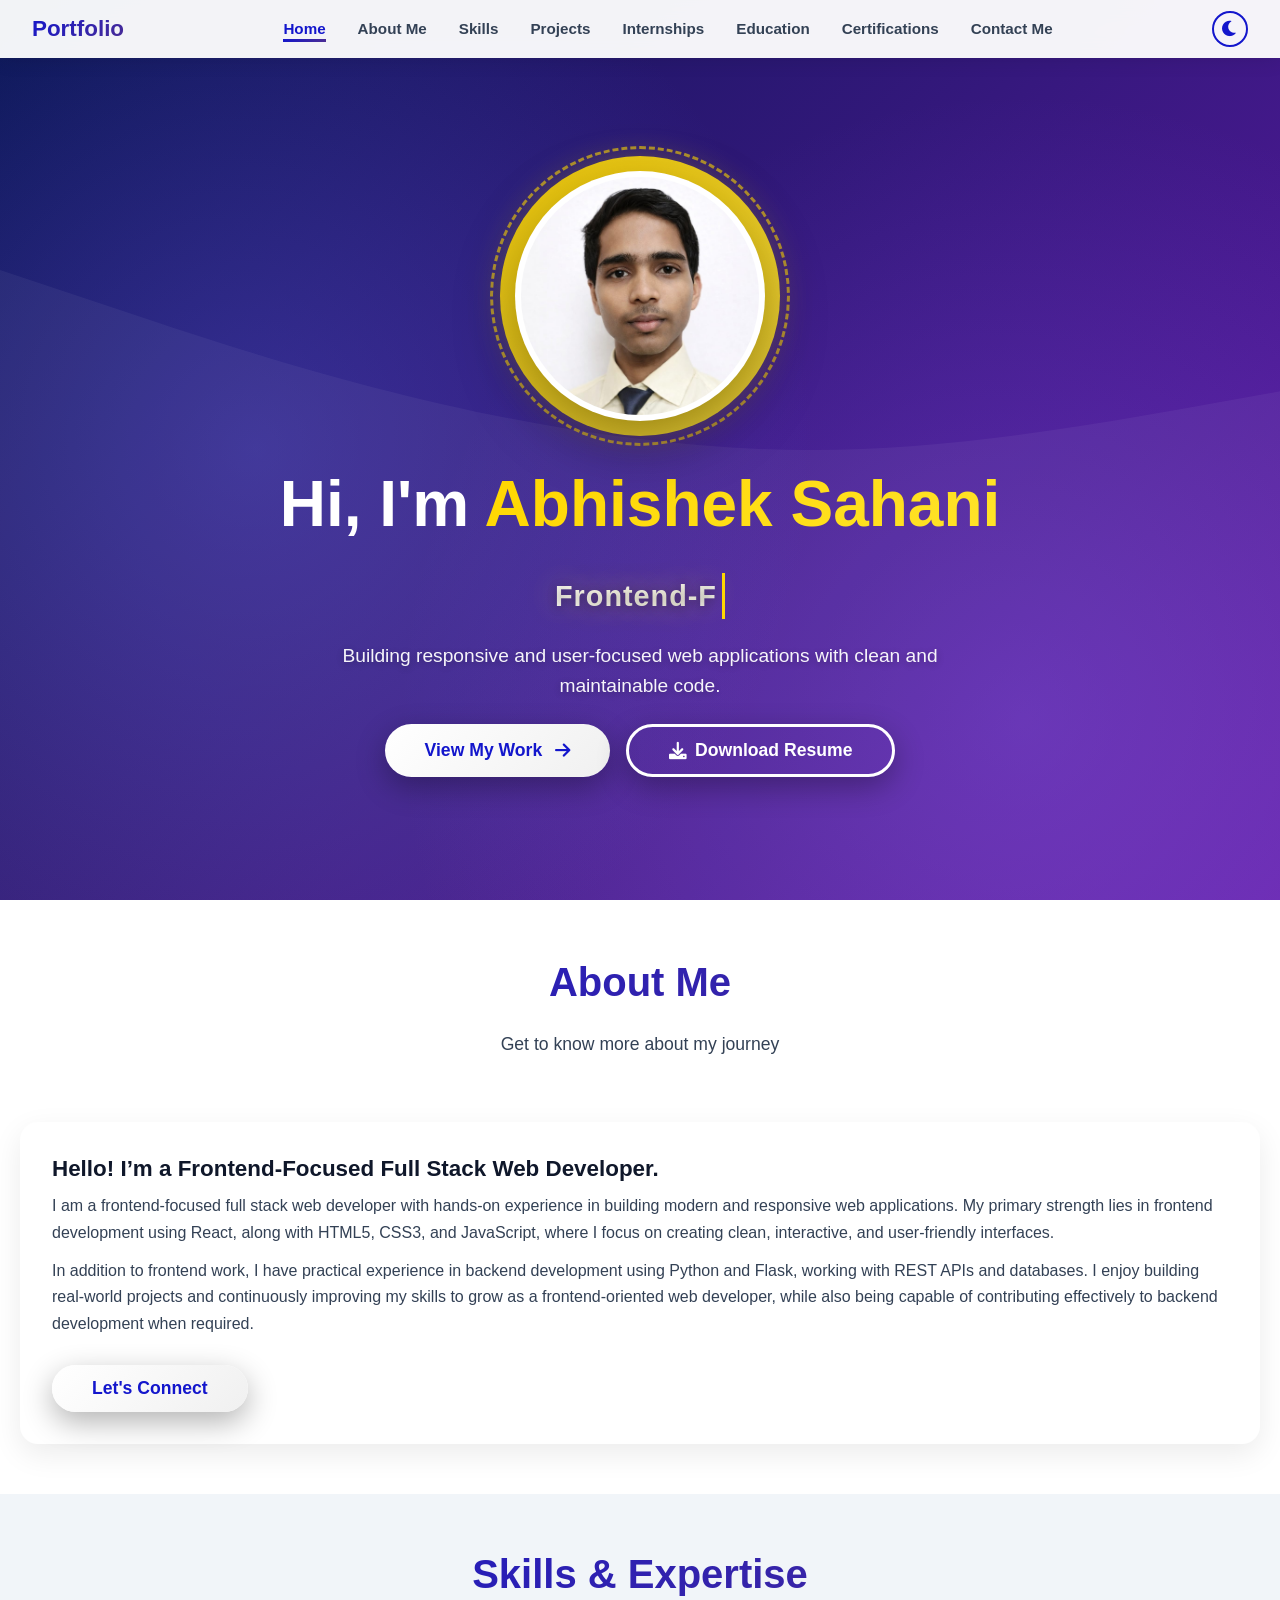
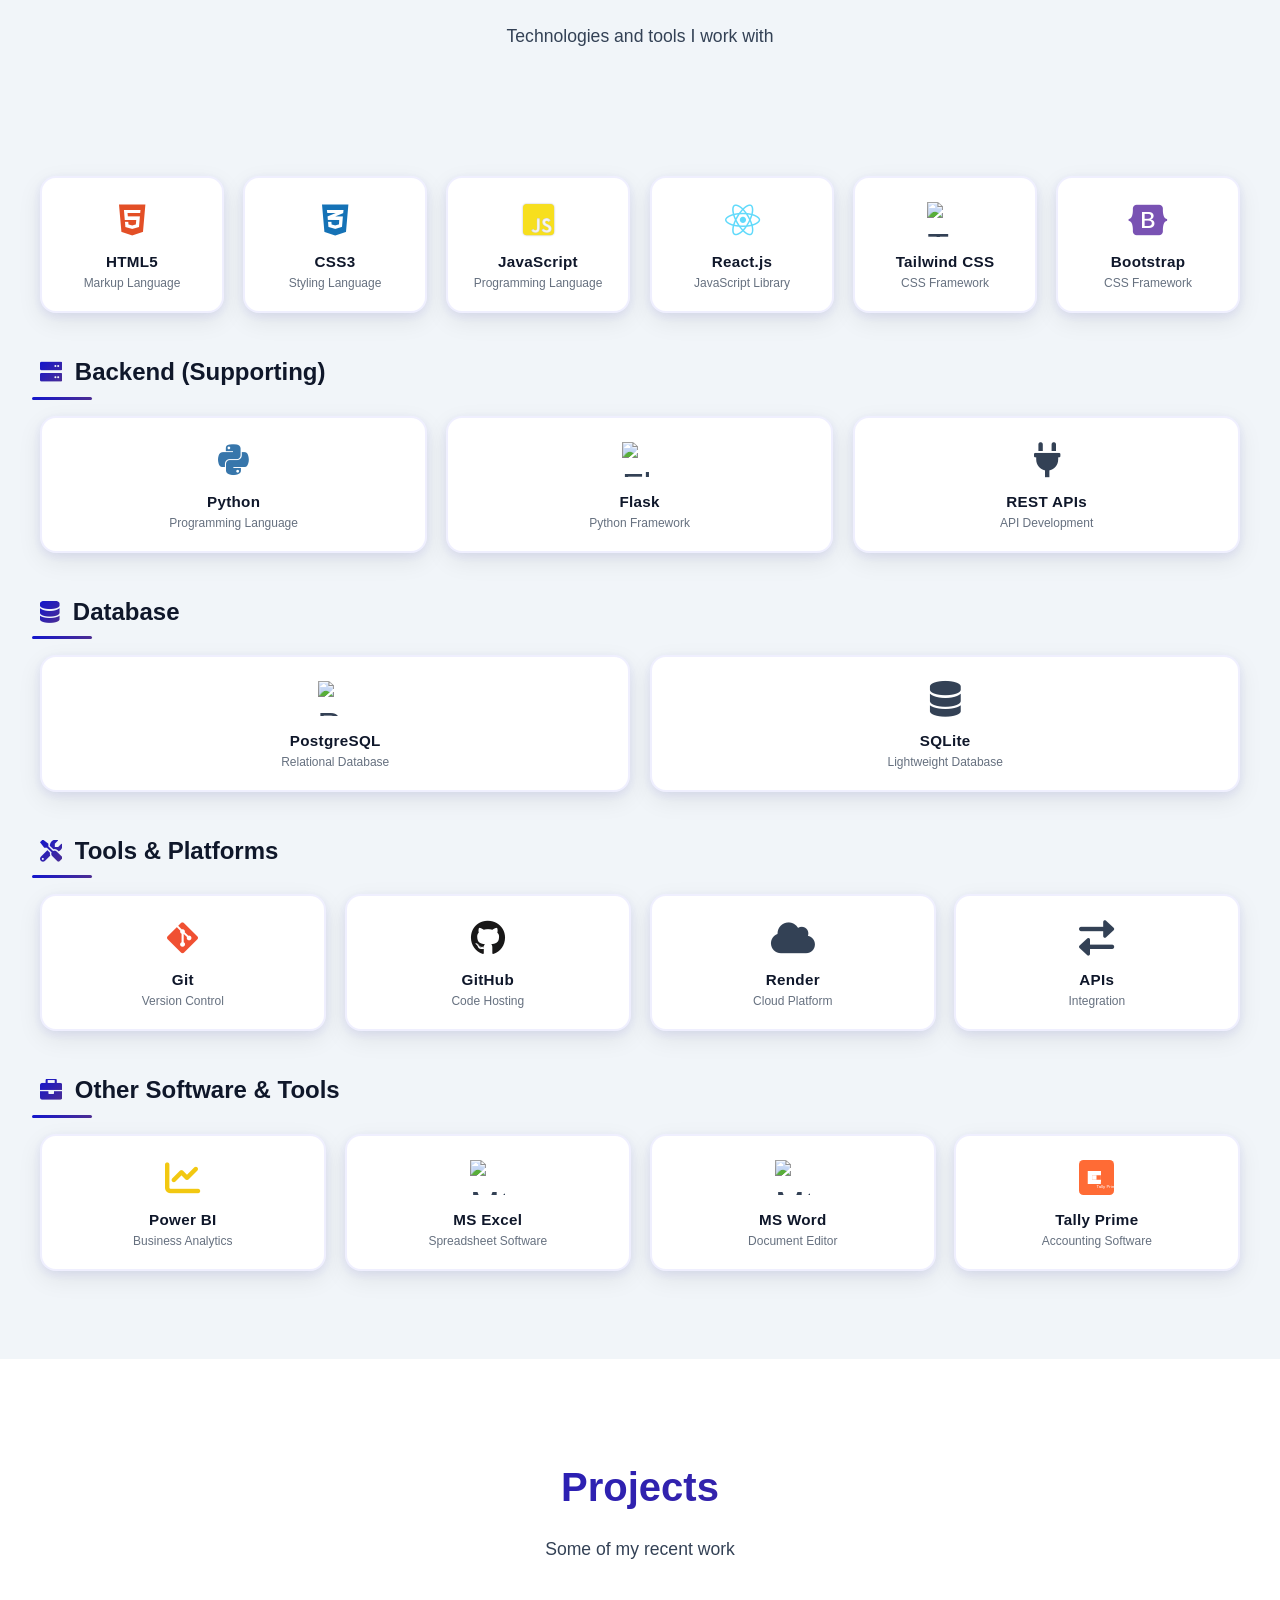
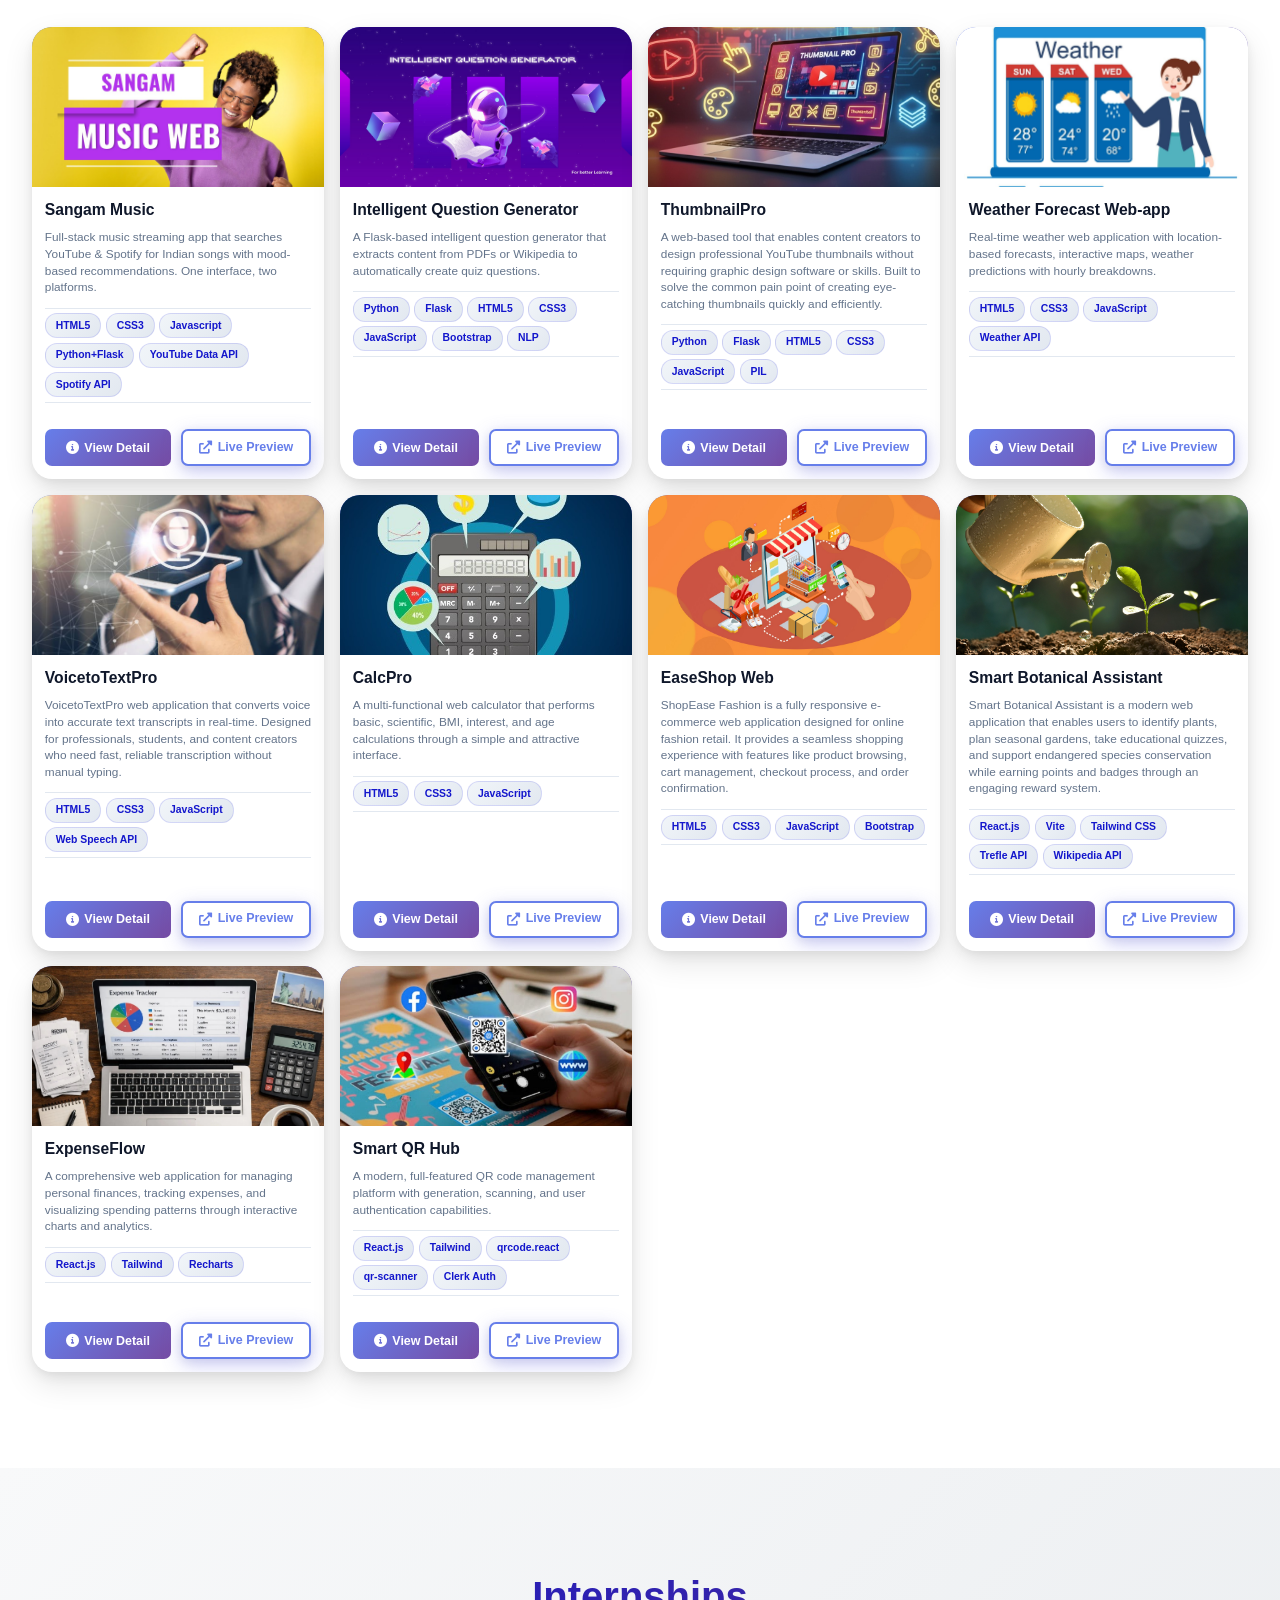
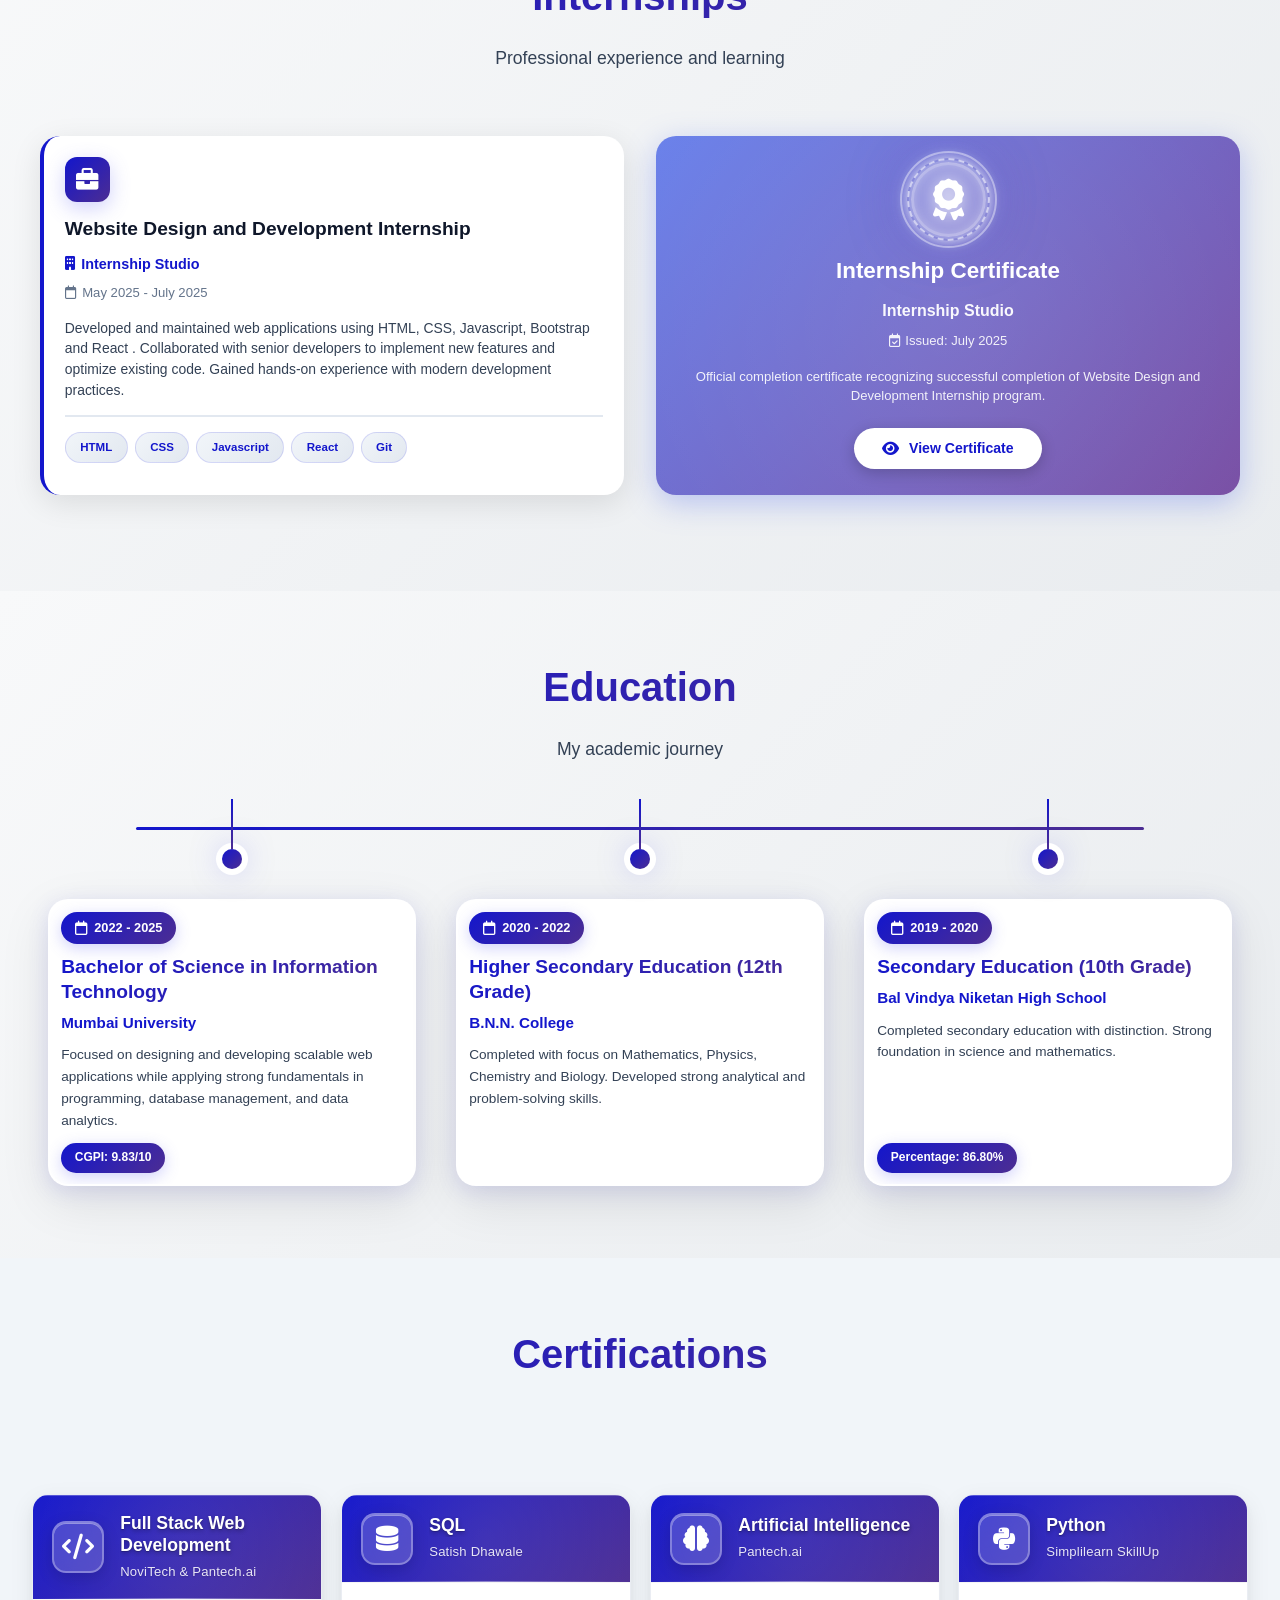
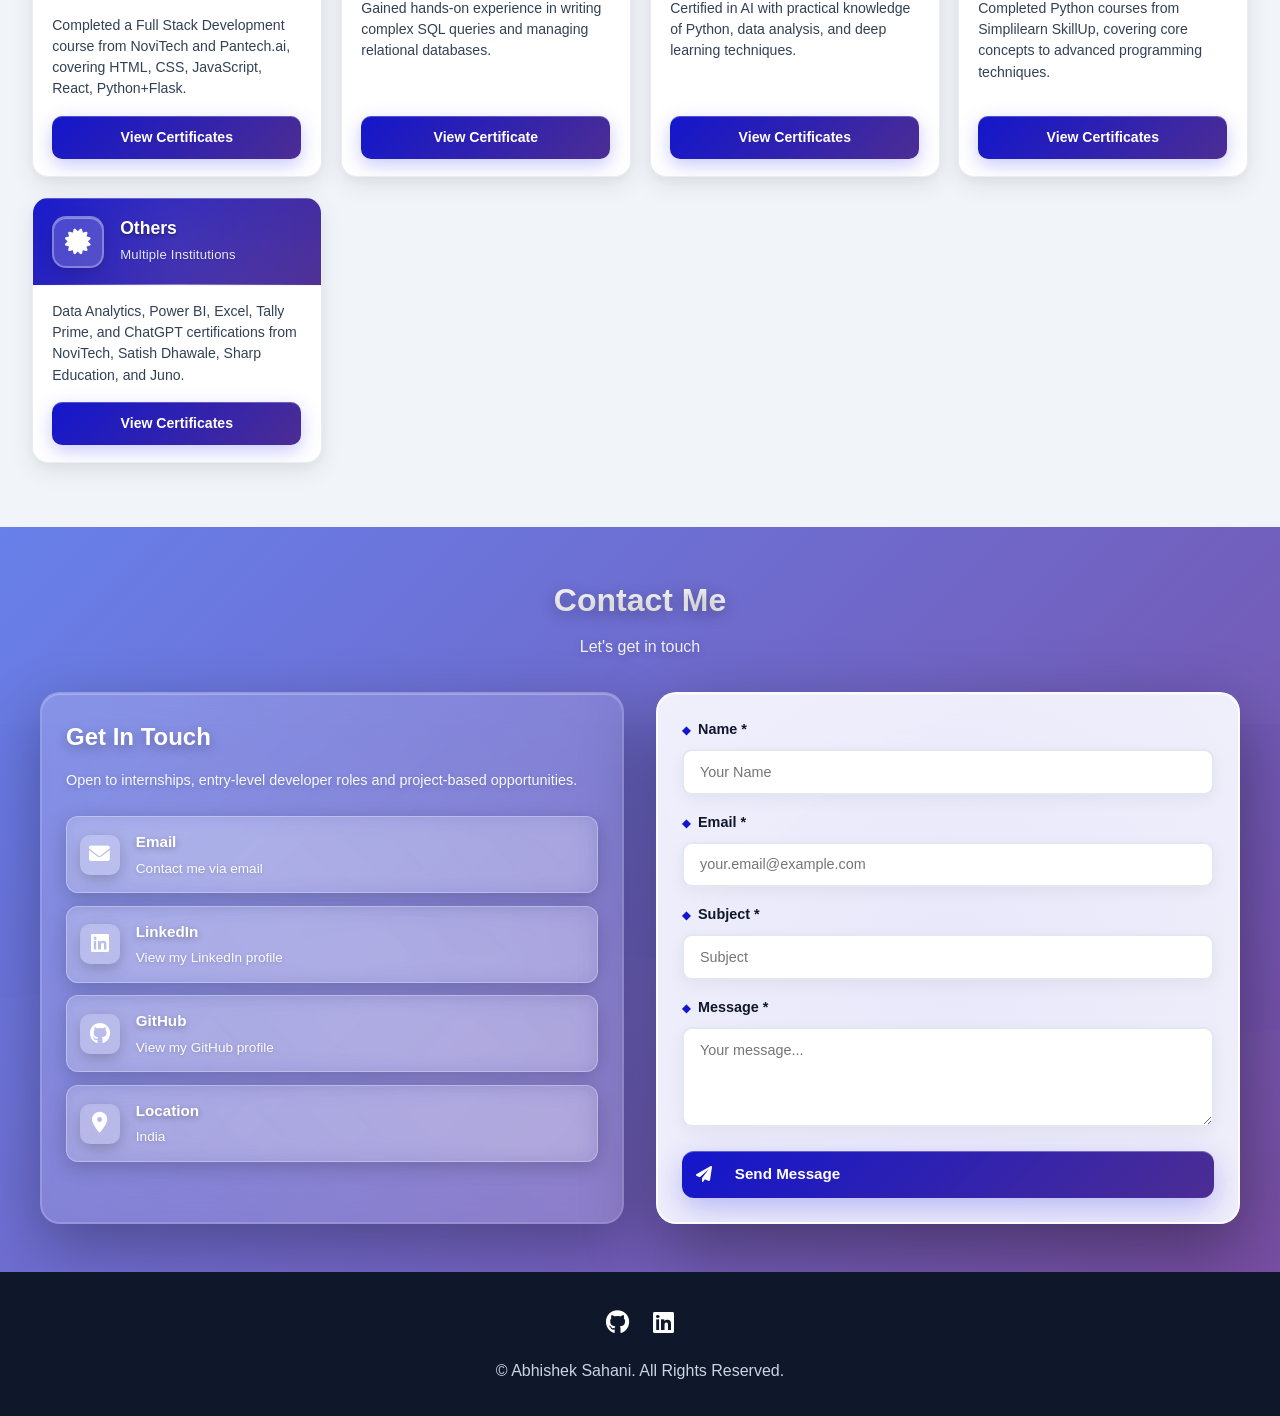
==== commit 4bad8c62: "Resume update" ====
--- a/index.html
+++ b/index.html
@@ -674,7 +674,7 @@
           <p class="institution">Mumbai University</p>
           <p class="education-description">Focused on designing and developing scalable web applications while applying strong fundamentals in programming, database management, and data analytics.</p>
           <div class="education-highlights">
-            <span class="highlight-badge">CGPA: 9.83/10</span>
+            <span class="highlight-badge">CGPI: 9.83/10</span>
           </div>
         </div>
       </div>
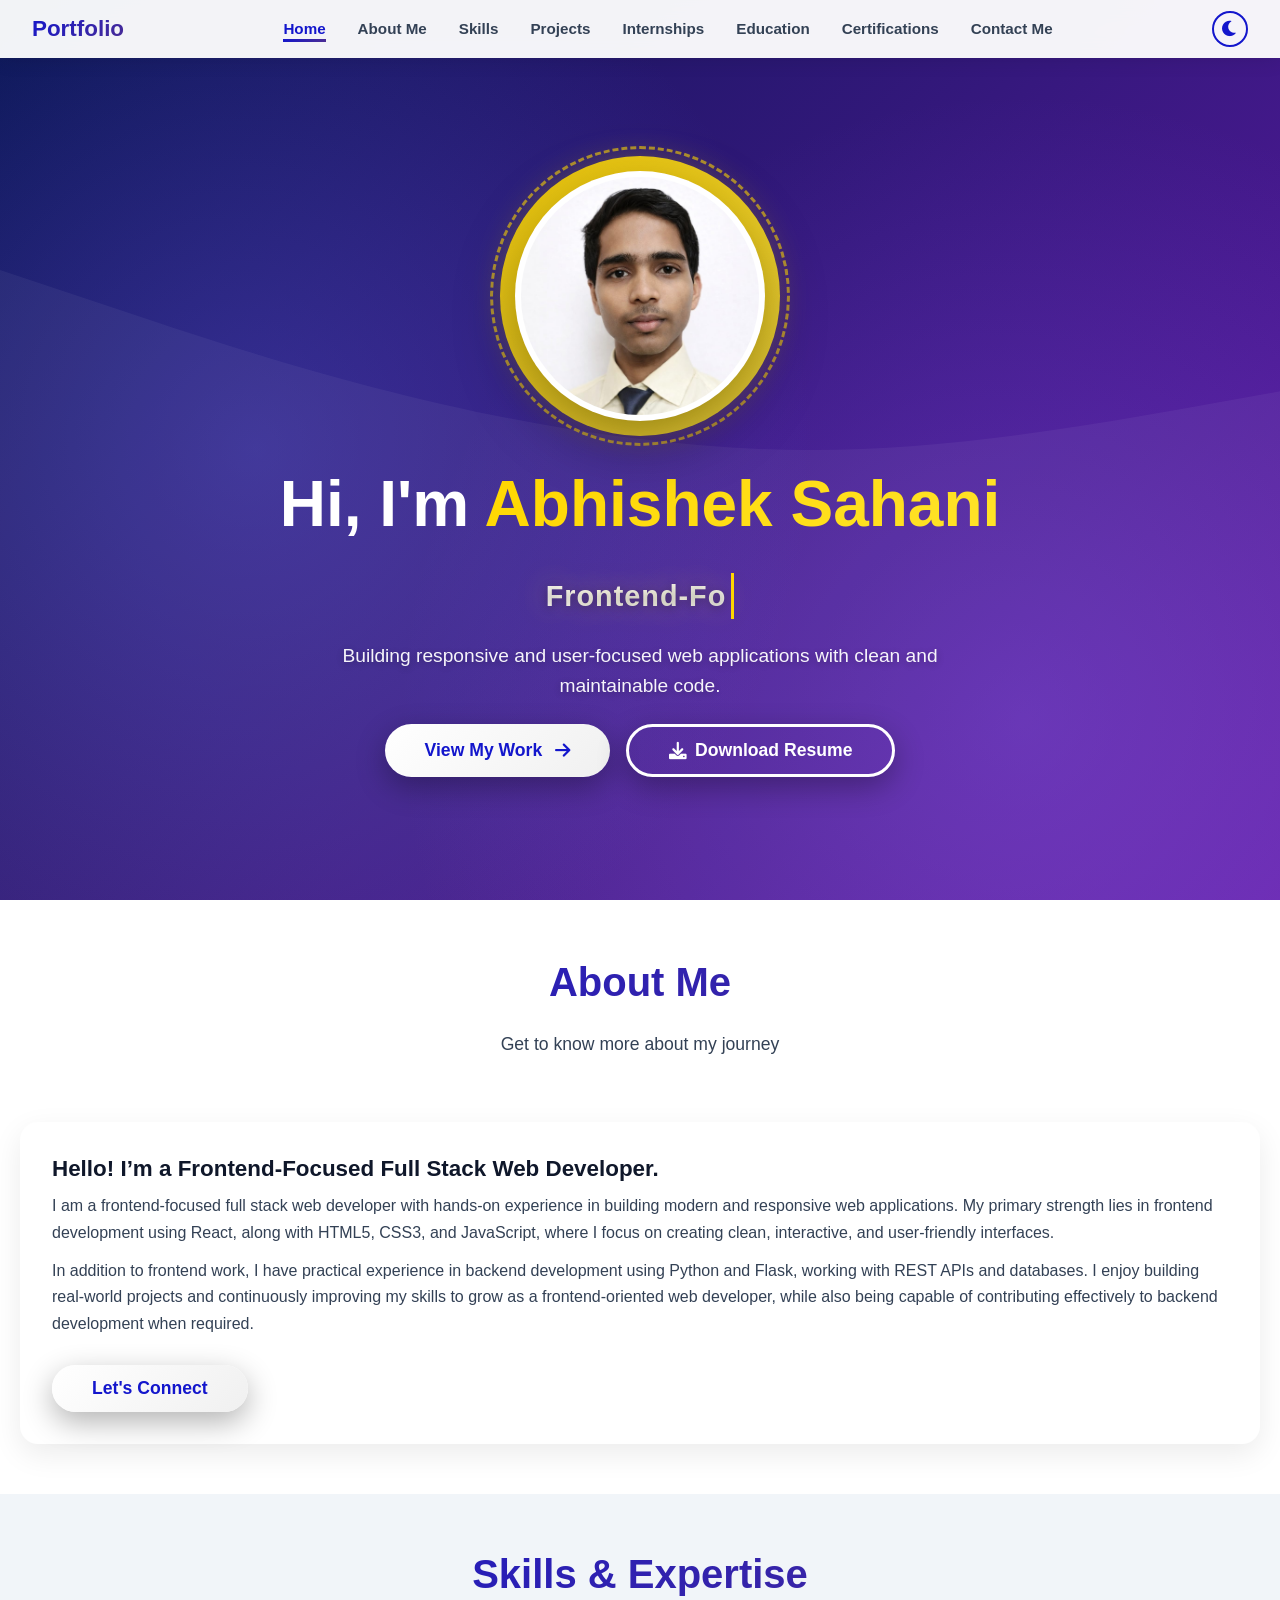
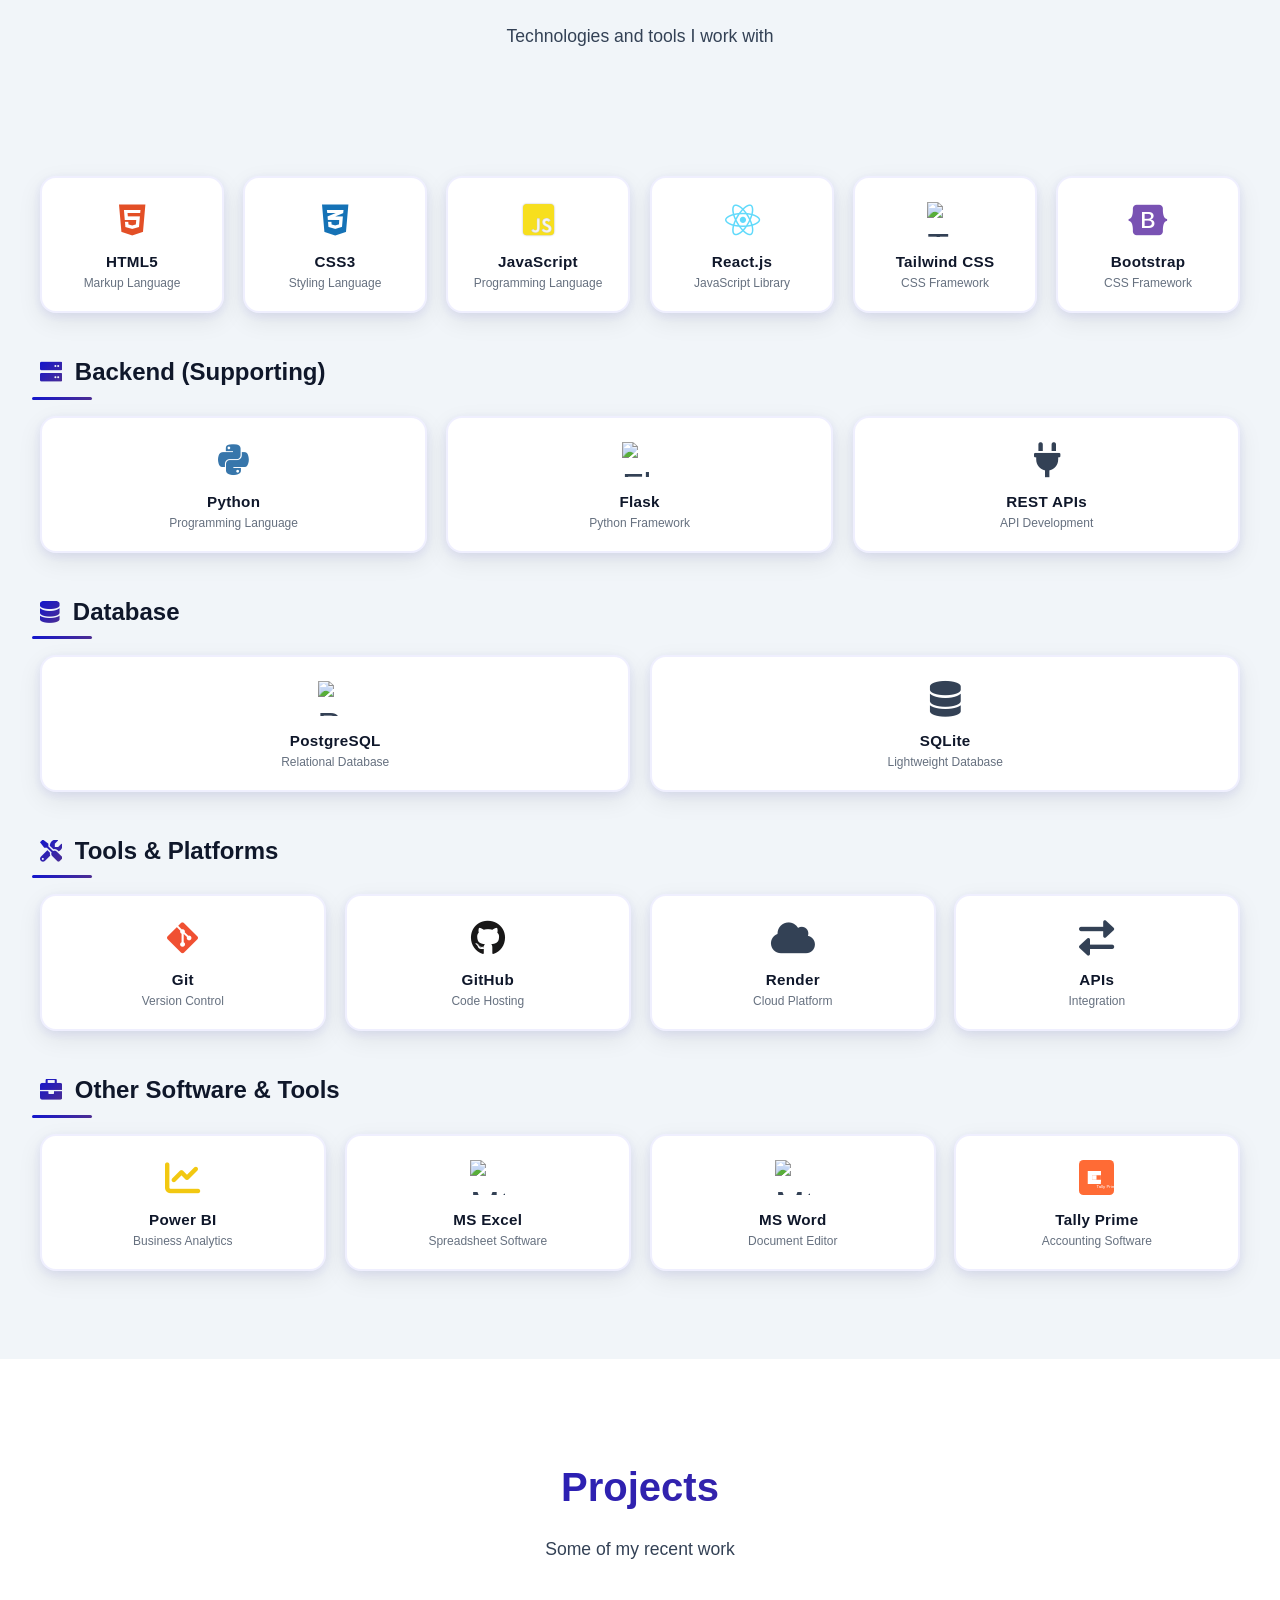
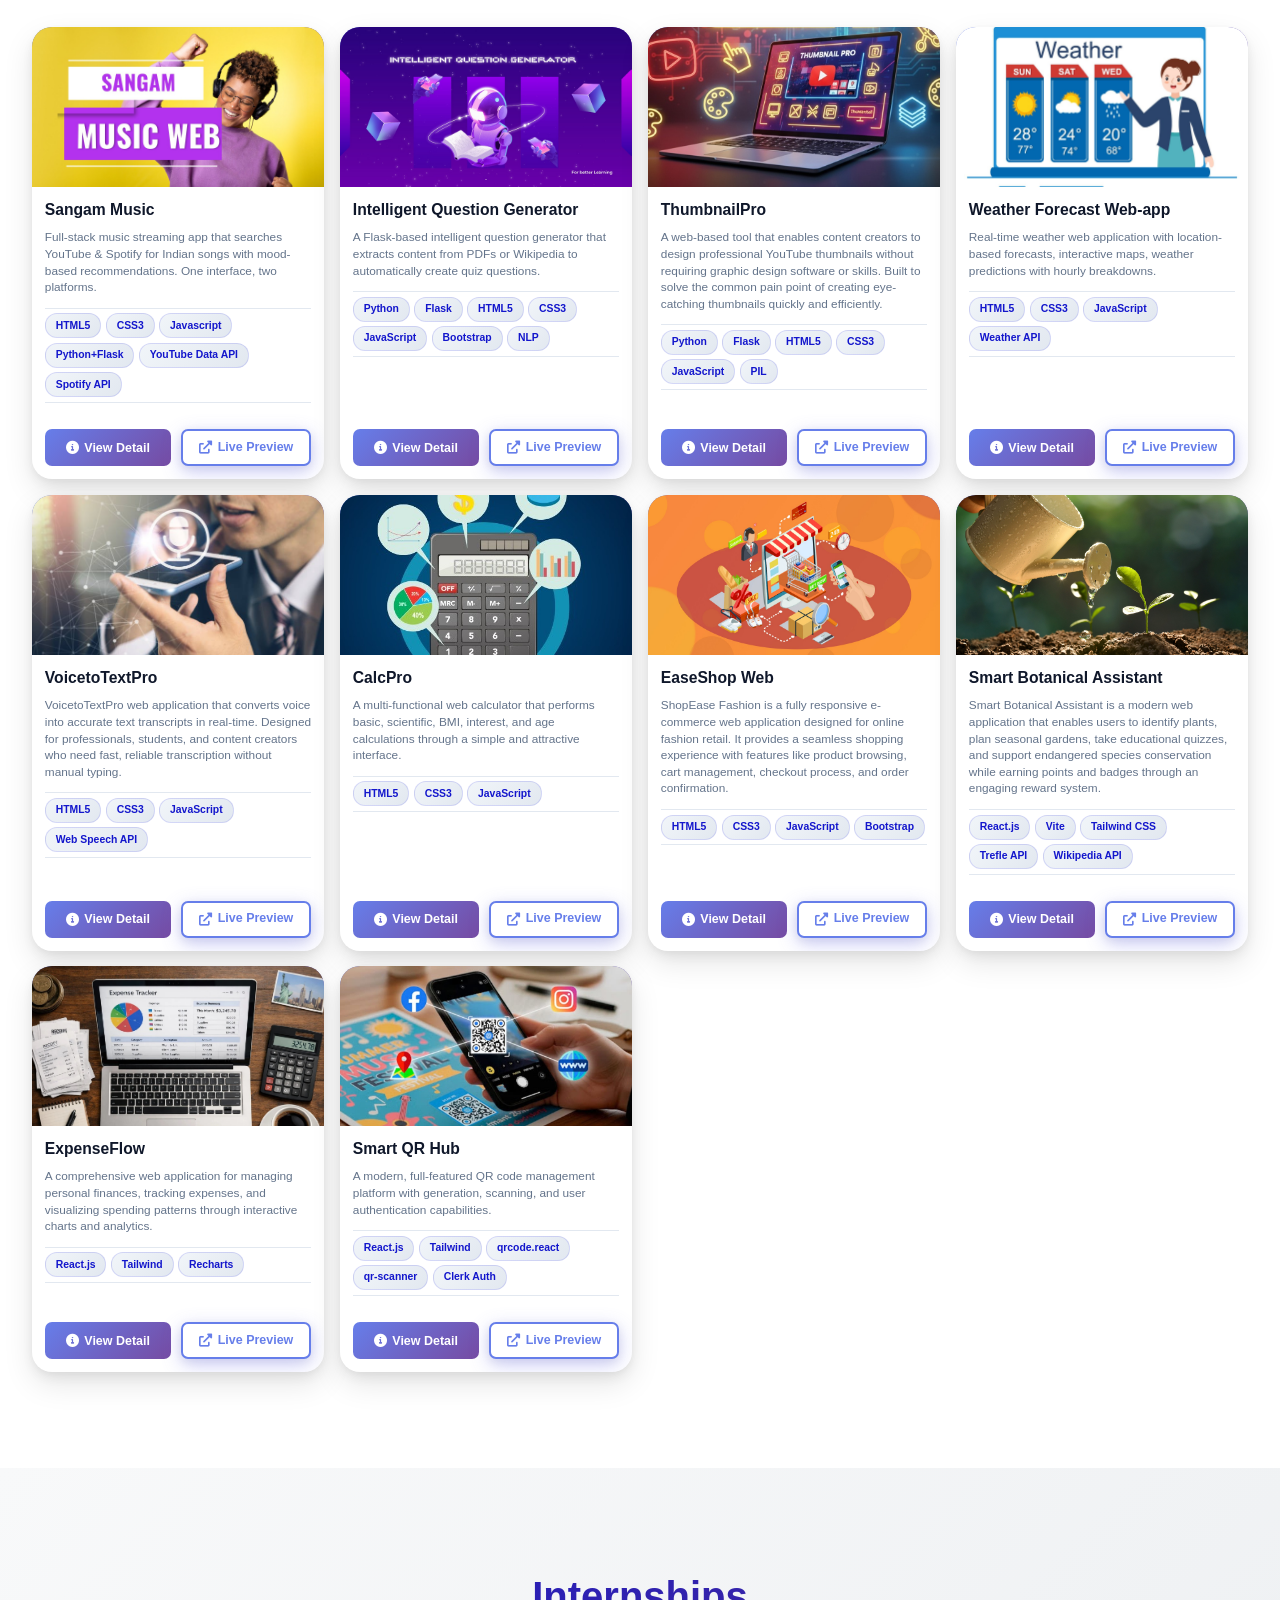
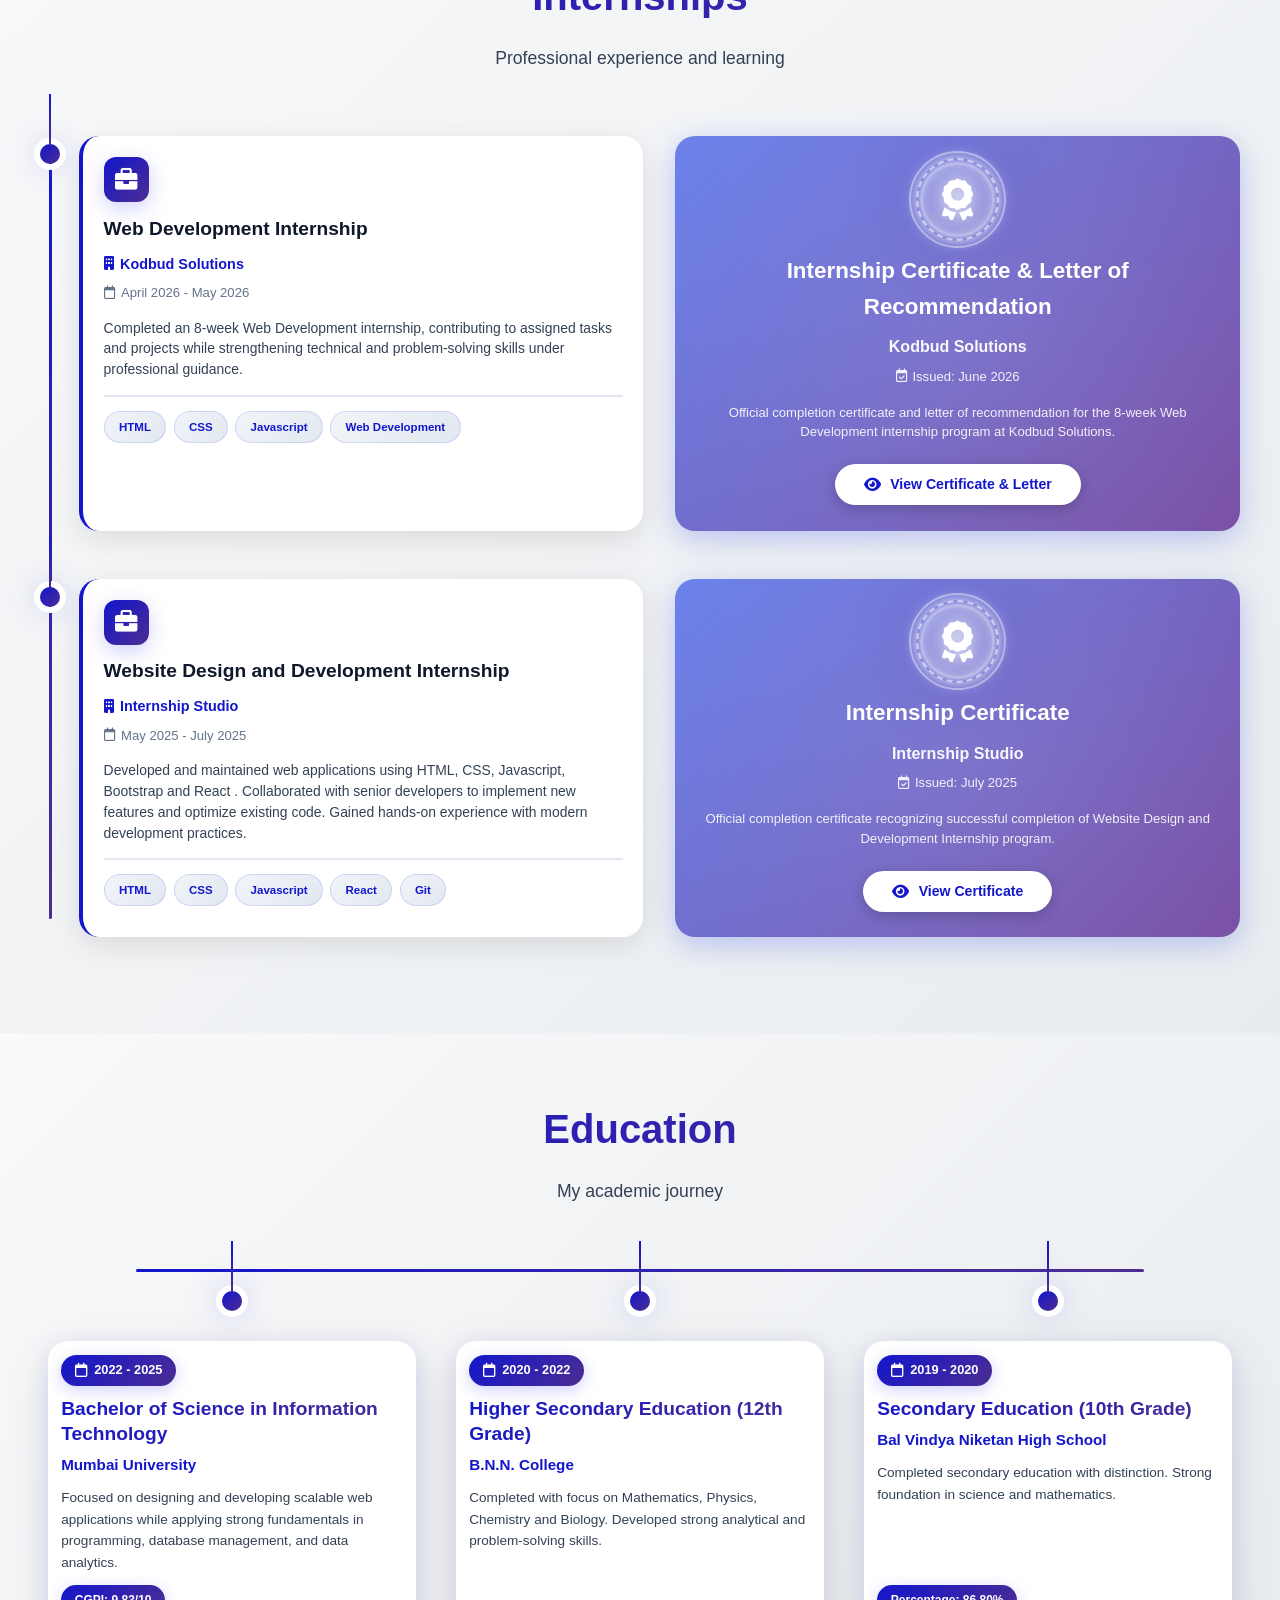
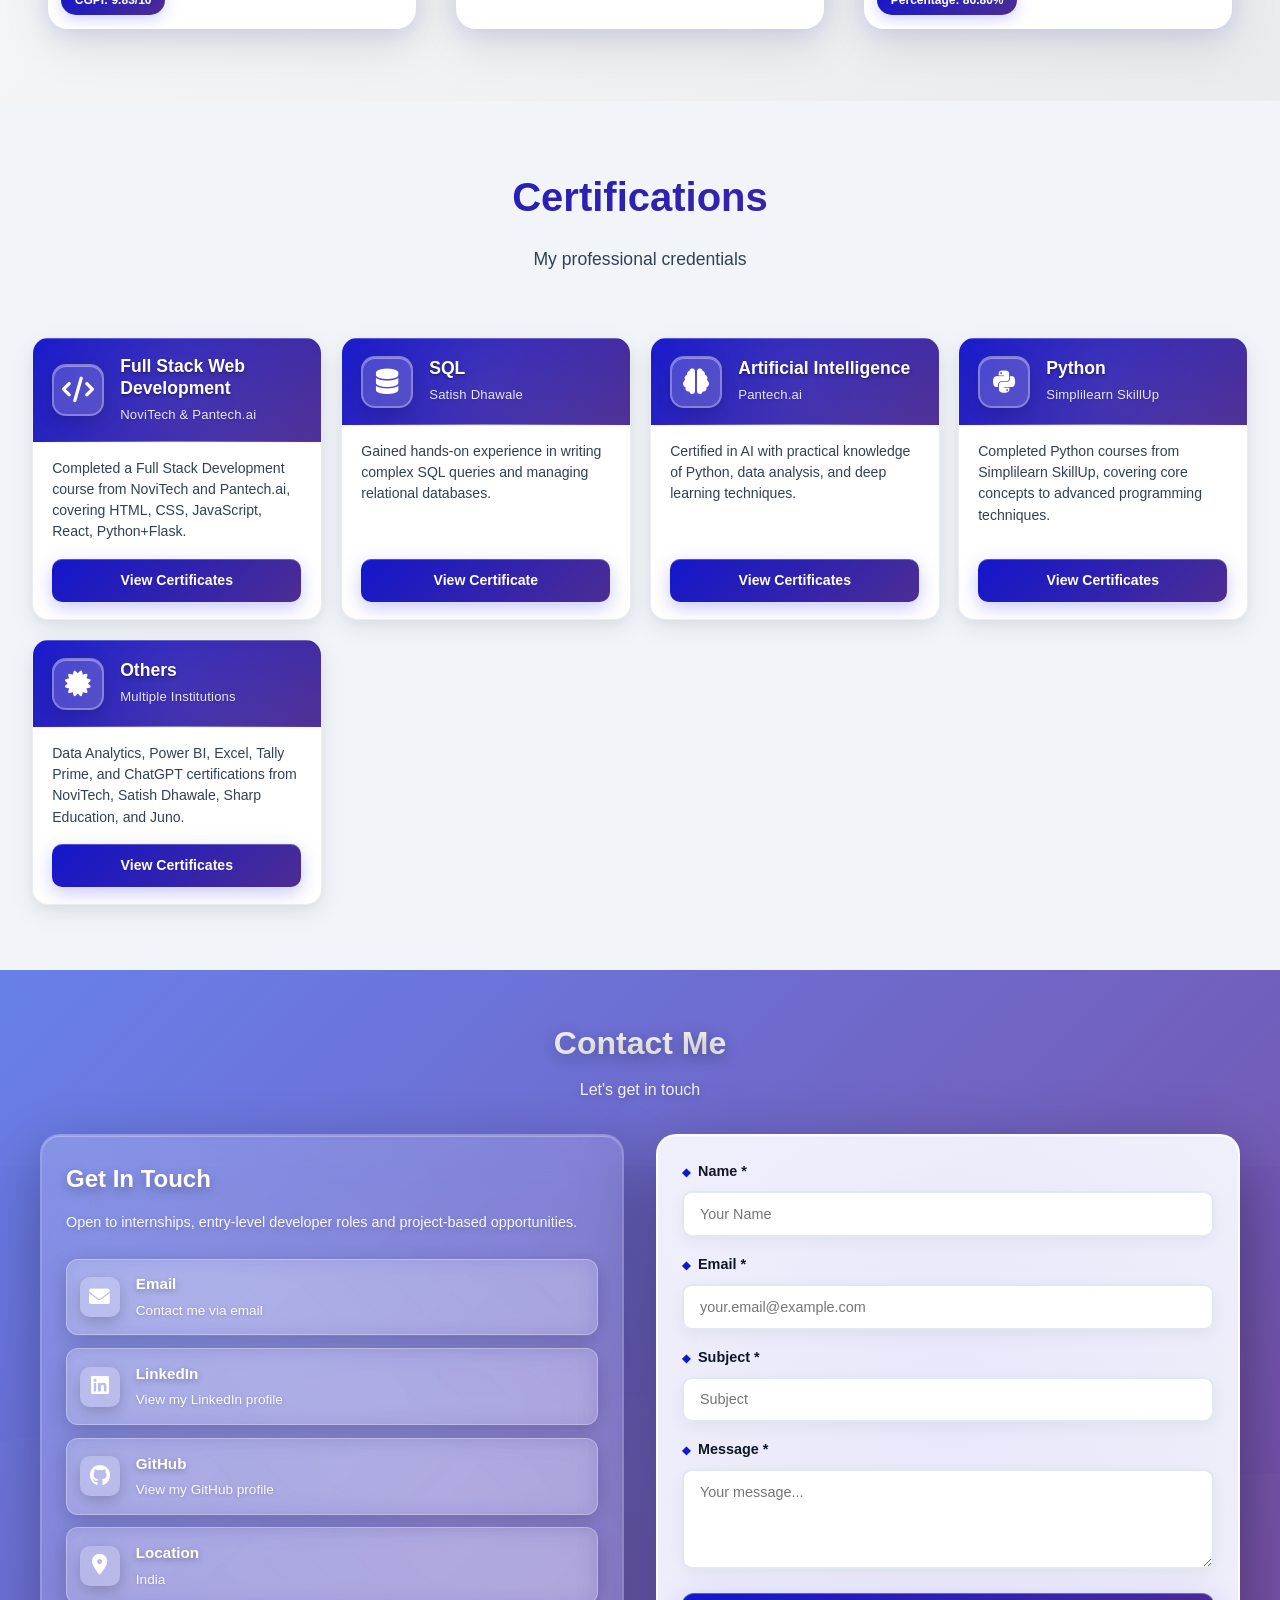
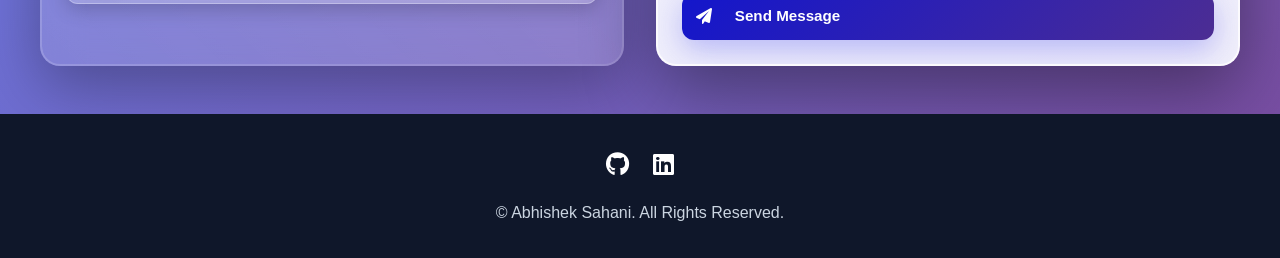
==== commit b7b3d150: "Add kodbud internship" ====
--- a/index.html
+++ b/index.html
@@ -623,38 +623,83 @@
   <section id="internships">
     <h2 class="section-title">Internships</h2>
     <p class="section-subtitle">Professional experience and learning</p>
-    <div class="internships-container">
-      <!-- Main Internship Card -->
-      <div class="internship-card">
-        <div class="internship-icon">
-          <i class="fas fa-briefcase"></i>
-        </div>
-        <h3>Website Design and Development Internship</h3>
-        <p class="company"><i class="fas fa-building"></i> Internship Studio</p>
-        <p class="duration"><i class="far fa-calendar"></i> May 2025 - July 2025</p>
-        <p class="internship-description">Developed and maintained web applications using HTML, CSS, Javascript, Bootstrap and React . Collaborated with senior developers to implement new features and optimize existing code. Gained hands-on experience with modern development practices.</p>
-        <div class="internship-skills">
-          <span class="skill-badge">HTML</span>
-          <span class="skill-badge">CSS</span>
-          <span class="skill-badge">Javascript</span>
-          <span class="skill-badge">React</span>
-          <span class="skill-badge">Git</span>
-        </div>
-      </div>
-
-      <!-- Internship Certificate Card -->
-      <div class="internship-cert-card">
-        <div class="cert-visual">
-          <i class="fas fa-award"></i>
-        </div>
-        <h3>Internship Certificate</h3>
-        <p class="cert-issuer">Internship Studio</p>
-        <p class="cert-date"><i class="far fa-calendar-check"></i> Issued: July 2025</p>
-        <p class="cert-details">Official completion certificate recognizing successful completion of Website Design and Development Internship program.</p>
-        <button class="btn view-cert-btn" data-cert="10">
-          <i class="fas fa-eye"></i> View Certificate
-        </button>
-      </div>
+    <div class="internships-timeline">
+
+      <!-- Internship 1: Kodbud Solutions -->
+      <div class="internship-timeline-item">
+        <div class="timeline-dot"></div>
+        <div class="internships-container">
+          <!-- Main Internship Card -->
+          <div class="internship-card">
+            <div class="internship-icon">
+              <i class="fas fa-briefcase"></i>
+            </div>
+            <h3>Web Development Internship</h3>
+            <p class="company"><i class="fas fa-building"></i> Kodbud Solutions</p>
+            <p class="duration"><i class="far fa-calendar"></i> April 2026 - May 2026</p>
+            <p class="internship-description">Completed an 8-week Web Development internship, contributing to assigned tasks and projects while strengthening technical and problem-solving skills under professional guidance.</p>
+            <div class="internship-skills">
+              <span class="skill-badge">HTML</span>
+              <span class="skill-badge">CSS</span>
+              <span class="skill-badge">Javascript</span>
+              <span class="skill-badge">Web Development</span>
+            </div>
+          </div>
+
+          <!-- Internship Certificate Card -->
+          <div class="internship-cert-card">
+            <div class="cert-visual">
+              <i class="fas fa-award"></i>
+            </div>
+            <h3>Internship Certificate & Letter of Recommendation</h3>
+            <p class="cert-issuer">Kodbud Solutions</p>
+            <p class="cert-date"><i class="far fa-calendar-check"></i> Issued: June 2026</p>
+            <p class="cert-details">Official completion certificate and letter of recommendation for the 8-week Web Development internship program at Kodbud Solutions.</p>
+            <button class="btn view-cert-btn" data-cert="11">
+              <i class="fas fa-eye"></i> View Certificate & Letter
+            </button>
+          </div>
+        </div>
+      </div>
+
+      <!-- Internship 2: Internship Studio -->
+      <div class="internship-timeline-item">
+        <div class="timeline-dot"></div>
+        <div class="internships-container">
+          <!-- Main Internship Card -->
+          <div class="internship-card">
+            <div class="internship-icon">
+              <i class="fas fa-briefcase"></i>
+            </div>
+            <h3>Website Design and Development Internship</h3>
+            <p class="company"><i class="fas fa-building"></i> Internship Studio</p>
+            <p class="duration"><i class="far fa-calendar"></i> May 2025 - July 2025</p>
+            <p class="internship-description">Developed and maintained web applications using HTML, CSS, Javascript, Bootstrap and React . Collaborated with senior developers to implement new features and optimize existing code. Gained hands-on experience with modern development practices.</p>
+            <div class="internship-skills">
+              <span class="skill-badge">HTML</span>
+              <span class="skill-badge">CSS</span>
+              <span class="skill-badge">Javascript</span>
+              <span class="skill-badge">React</span>
+              <span class="skill-badge">Git</span>
+            </div>
+          </div>
+
+          <!-- Internship Certificate Card -->
+          <div class="internship-cert-card">
+            <div class="cert-visual">
+              <i class="fas fa-award"></i>
+            </div>
+            <h3>Internship Certificate</h3>
+            <p class="cert-issuer">Internship Studio</p>
+            <p class="cert-date"><i class="far fa-calendar-check"></i> Issued: July 2025</p>
+            <p class="cert-details">Official completion certificate recognizing successful completion of Website Design and Development Internship program.</p>
+            <button class="btn view-cert-btn" data-cert="10">
+              <i class="fas fa-eye"></i> View Certificate
+            </button>
+          </div>
+        </div>
+      </div>
+
     </div>
   </section>
   
--- a/style.css
+++ b/style.css
@@ -3311,6 +3311,78 @@
   }
 }
 
+.internships-timeline {
+  --timeline-x: 10px;
+  position: relative;
+  max-width: 1200px;
+  margin: 2.5rem auto 0;
+}
+
+.internships-timeline::before {
+  content: '';
+  position: absolute;
+  top: 18px;
+  bottom: 18px;
+  left: var(--timeline-x);
+  width: 3px;
+  background: linear-gradient(180deg, var(--primary), var(--secondary));
+  border-radius: 2px;
+  transform: translateX(-50%);
+  transform-origin: top;
+  animation: internshipLineGrow 1.2s ease forwards;
+}
+
+@keyframes internshipLineGrow {
+  from { transform: translateX(-50%) scaleY(0); }
+  to   { transform: translateX(-50%) scaleY(1); }
+}
+
+.internship-timeline-item {
+  position: relative;
+  padding-left: calc(var(--timeline-x) + 1.8rem);
+  margin-bottom: 3rem;
+}
+
+.internship-timeline-item:last-child {
+  margin-bottom: 0;
+}
+
+.internship-timeline-item .timeline-dot {
+  position: absolute;
+  left: var(--timeline-x);
+  top: 18px;
+  width: 20px;
+  height: 20px;
+  transform: translate(-50%, -50%);
+  background: linear-gradient(135deg, var(--primary), var(--secondary));
+  border-radius: 50%;
+  box-shadow: 0 0 0 6px var(--white), 0 0 30px rgba(99, 102, 241, 0.5);
+  z-index: 10;
+  animation: dotPulse 2s ease-in-out infinite;
+}
+
+body.dark-mode .internship-timeline-item .timeline-dot {
+  box-shadow: 0 0 0 6px #0f172a, 0 0 30px rgba(99, 102, 241, 0.7);
+}
+
+.internship-timeline-item .internships-container {
+  margin: 0;
+}
+
+@media (max-width: 640px) {
+  .internships-timeline {
+    --timeline-x: 8px;
+  }
+
+  .internship-timeline-item {
+    padding-left: calc(var(--timeline-x) + 1.4rem);
+  }
+
+  .internship-timeline-item .timeline-dot {
+    width: 16px;
+    height: 16px;
+  }
+}
 /* ============================================
    EDUCATION SECTION 
 ============================================ */
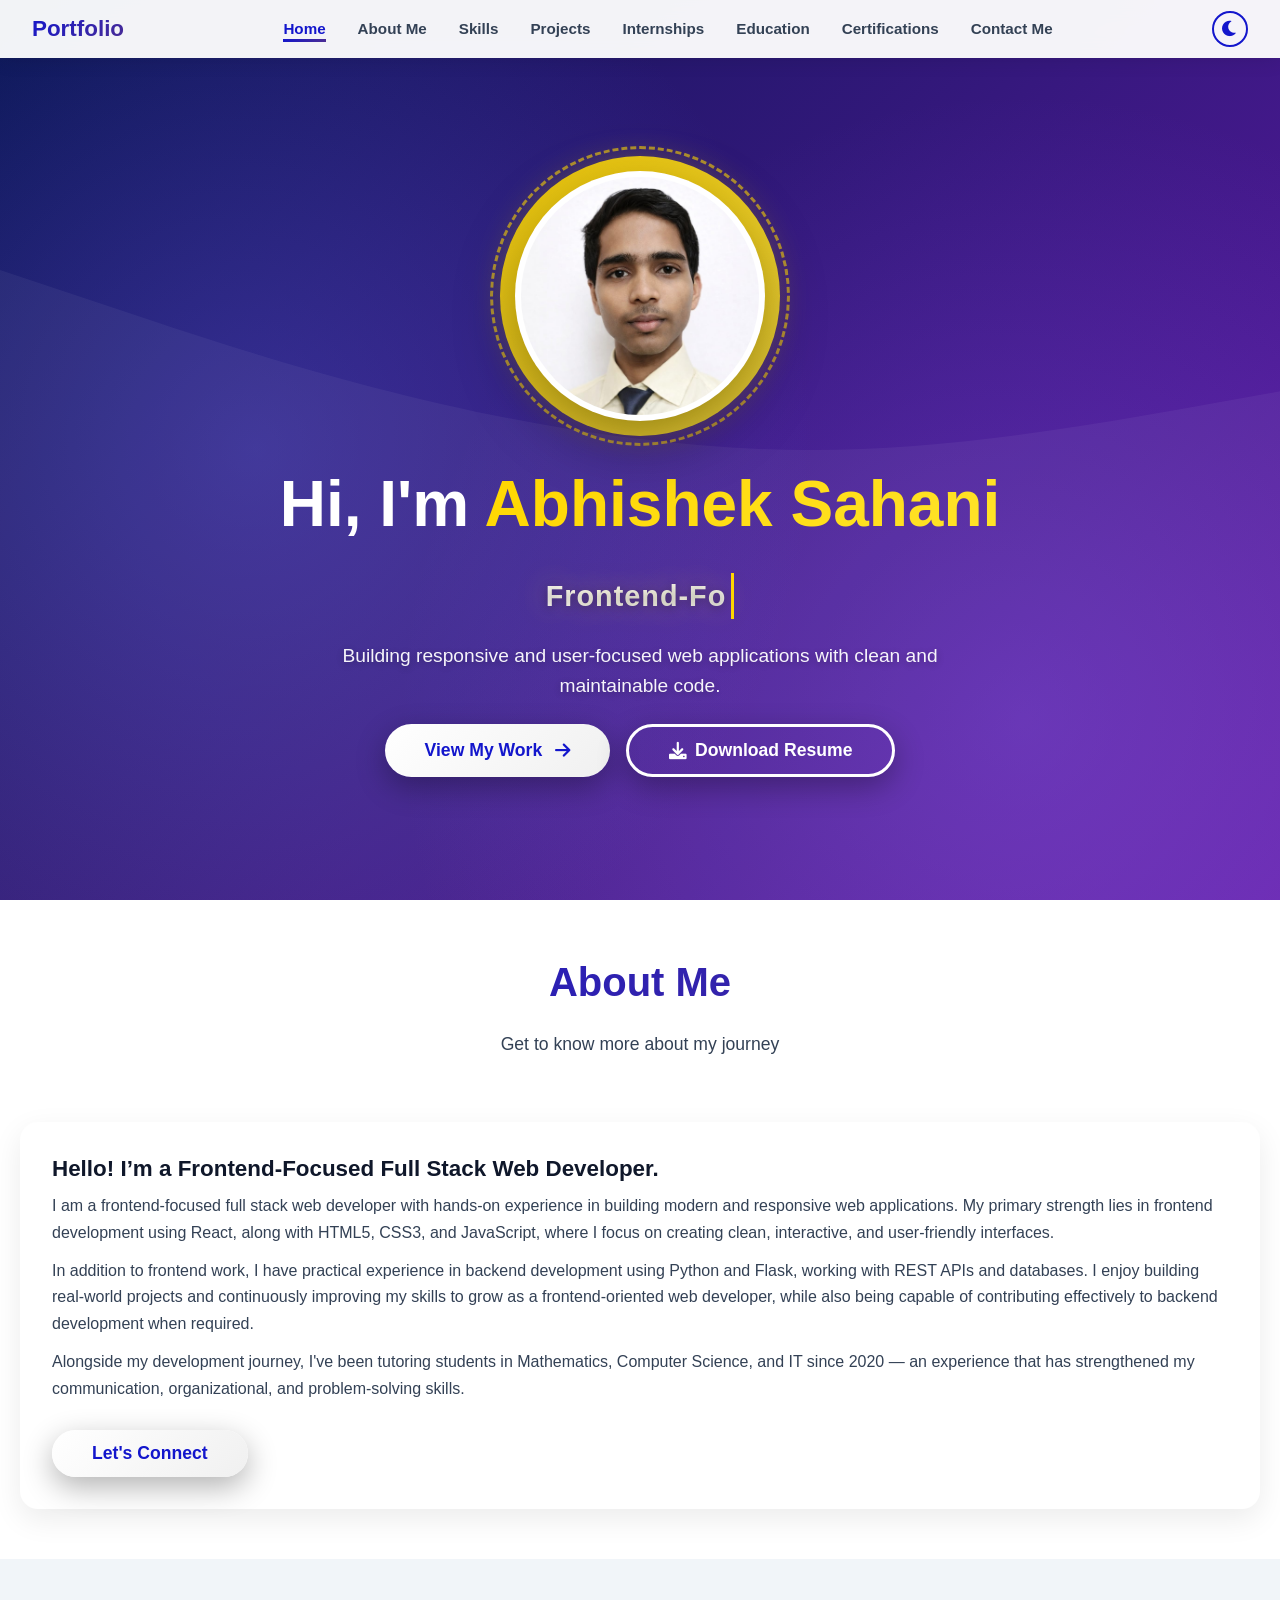
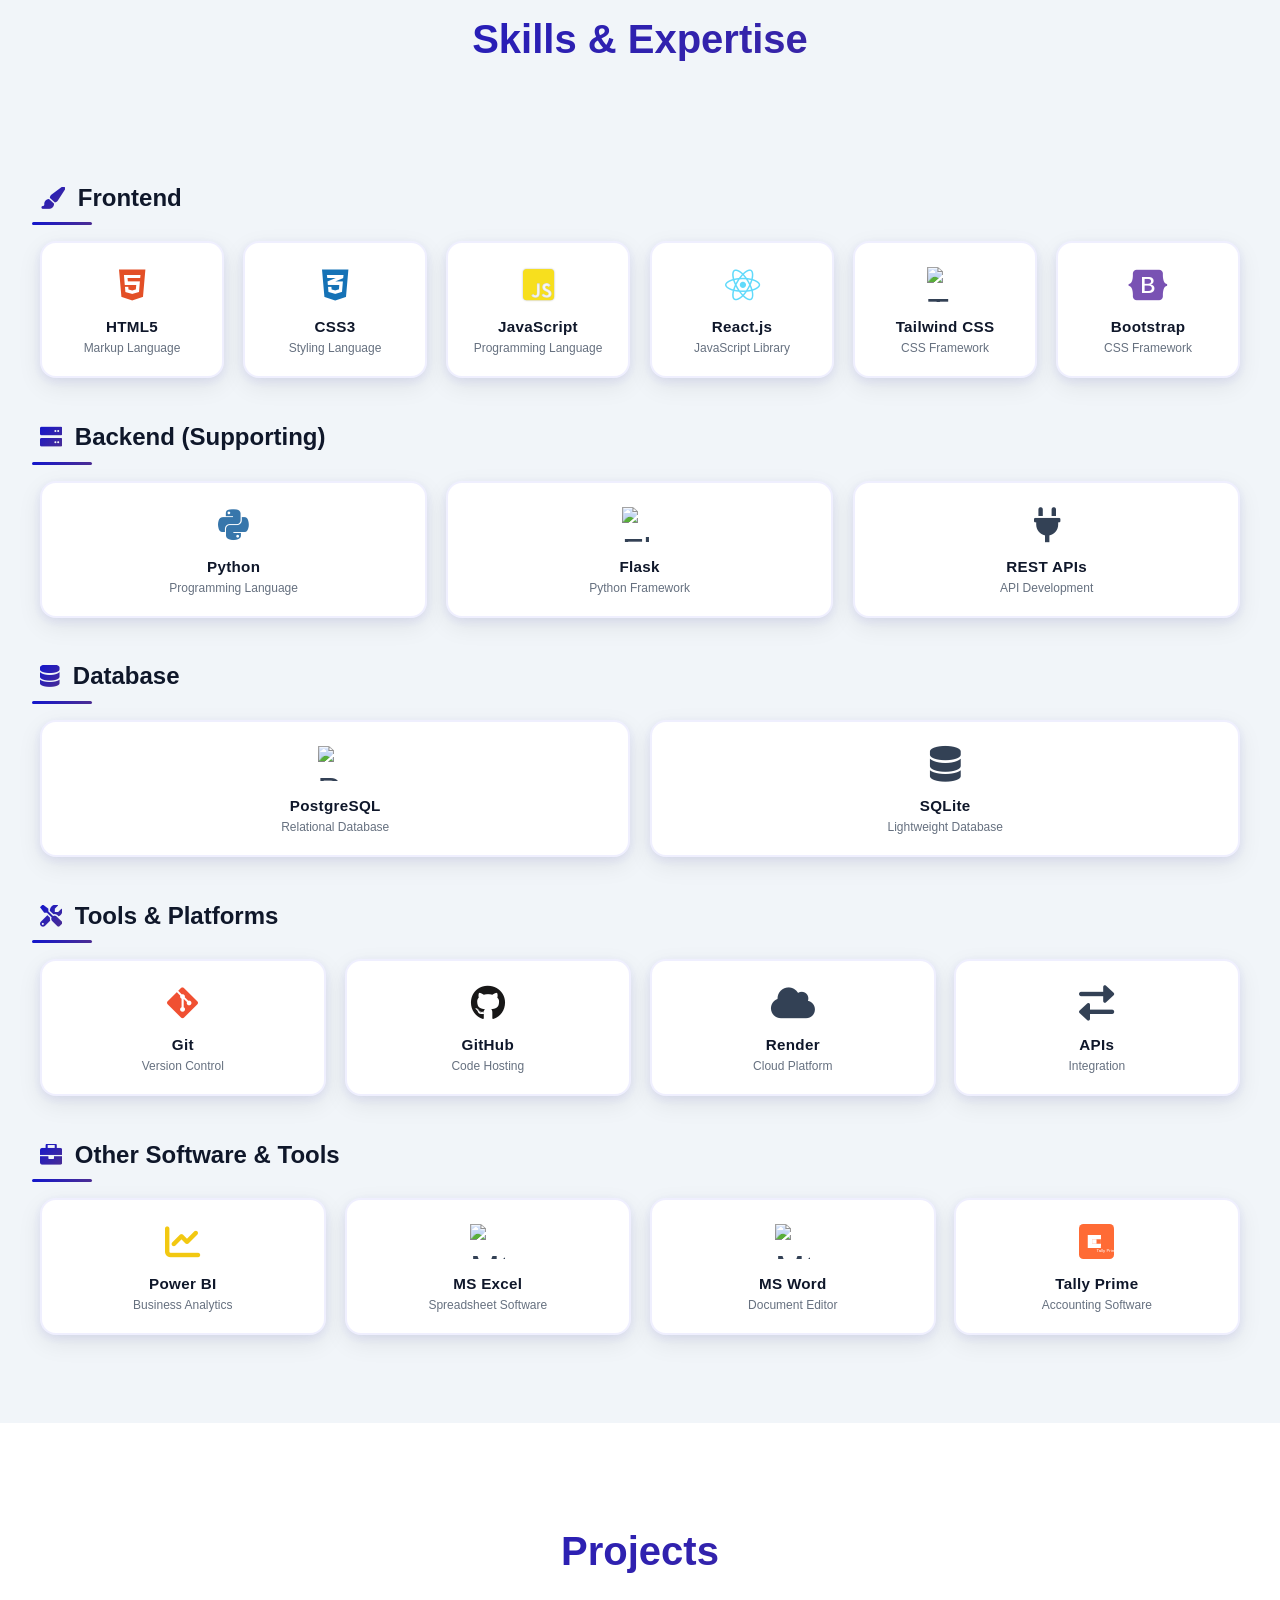
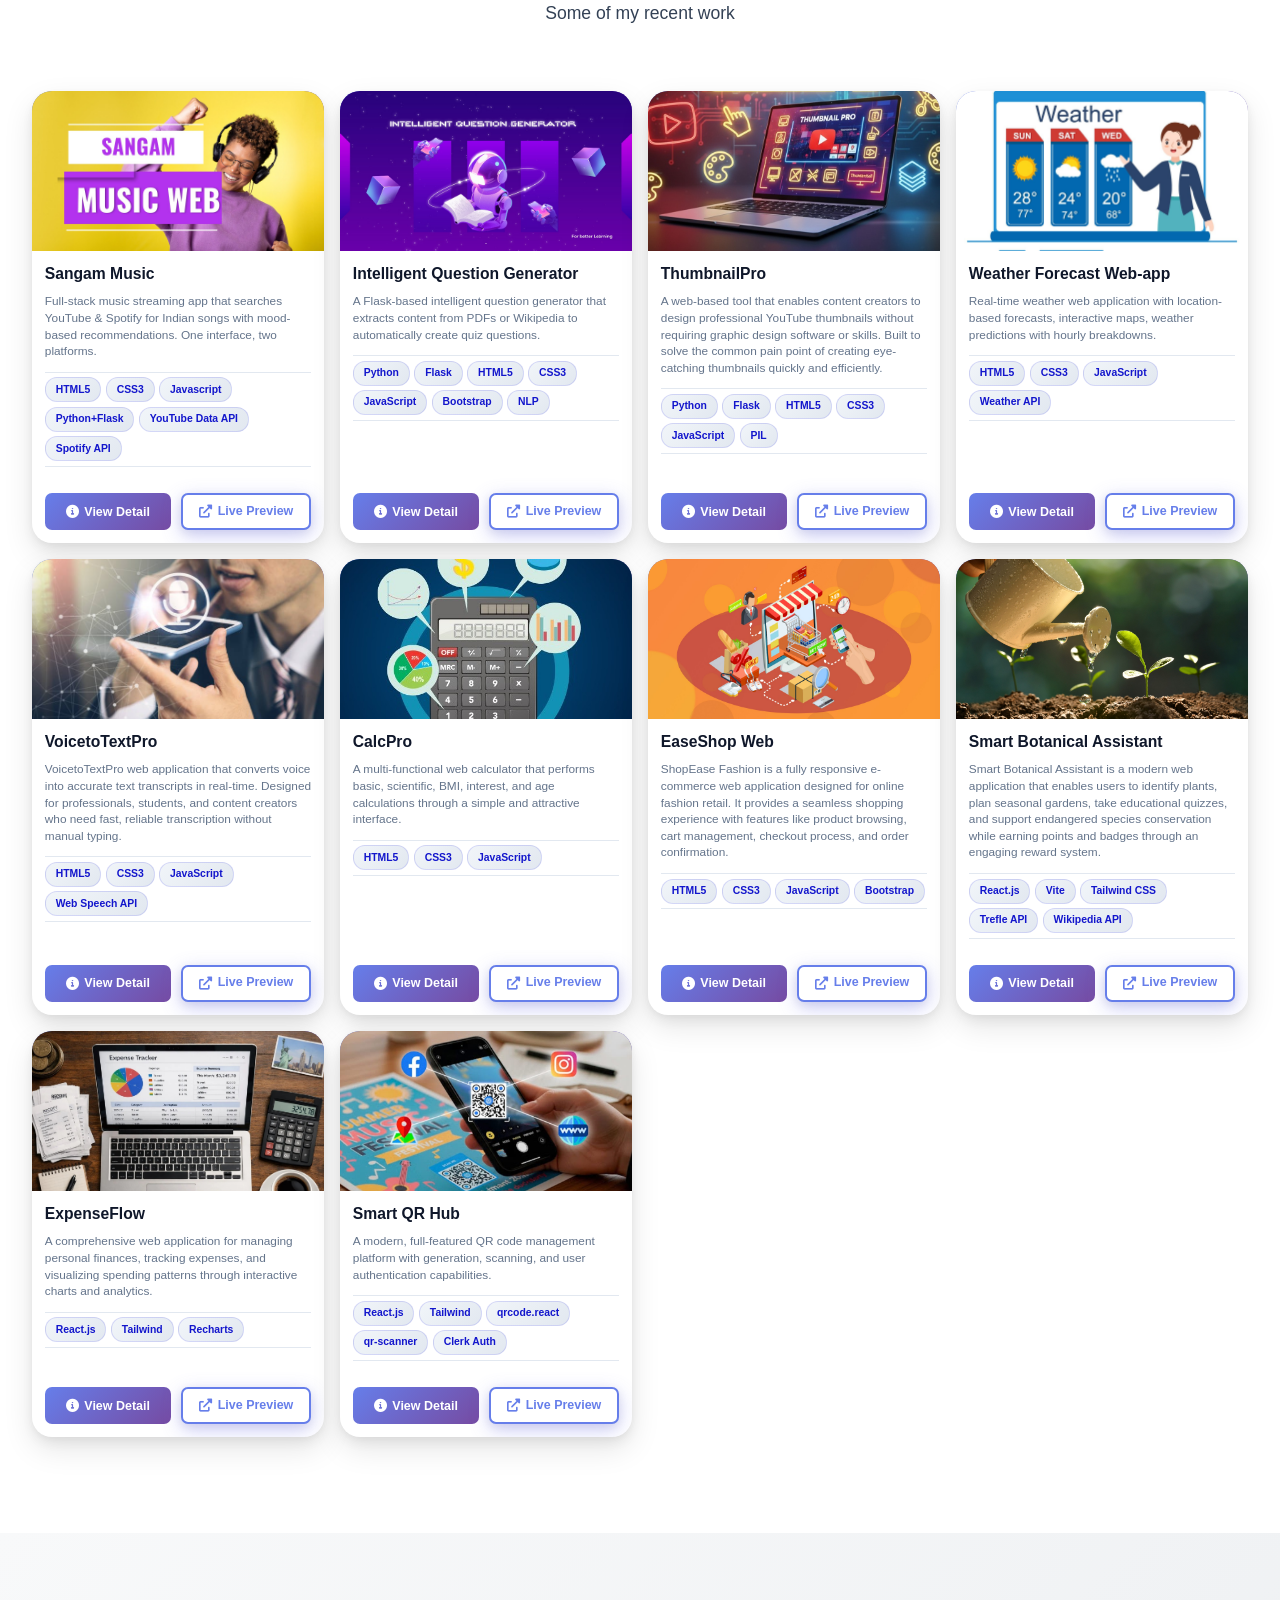
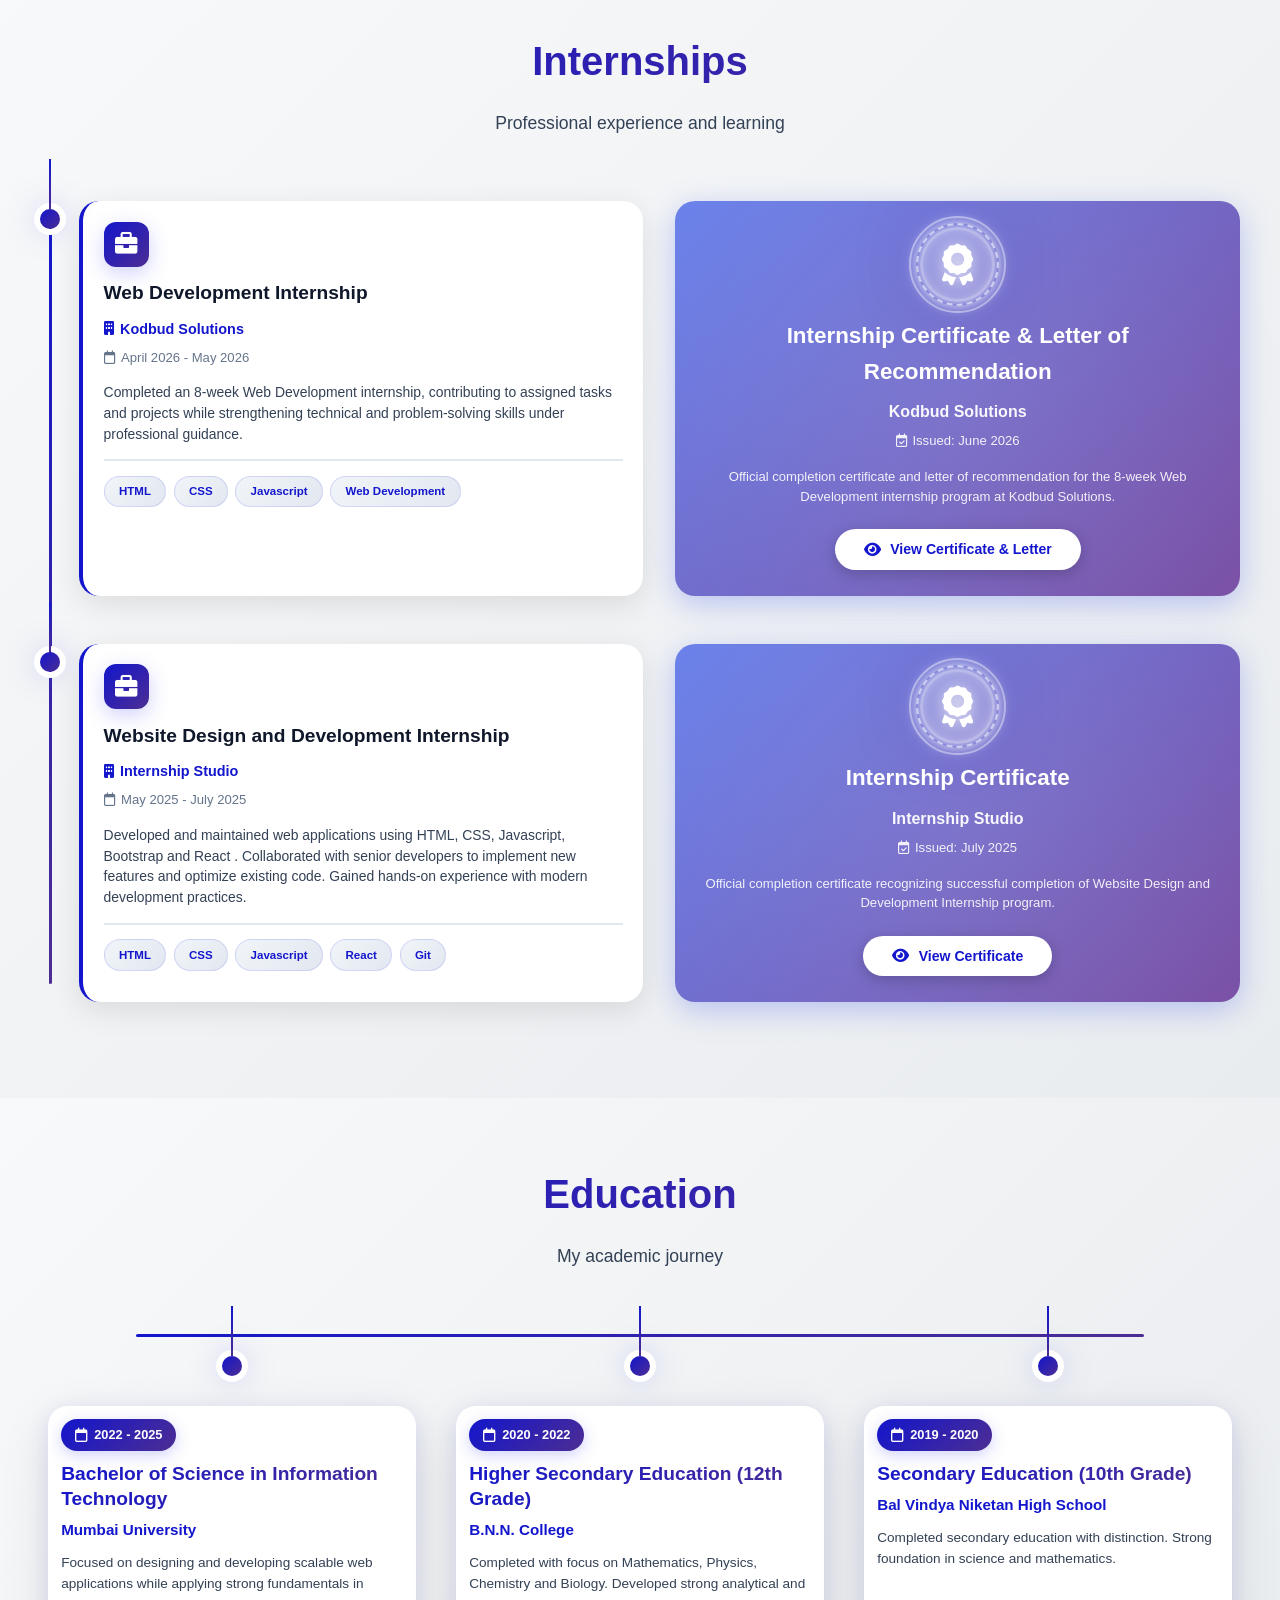
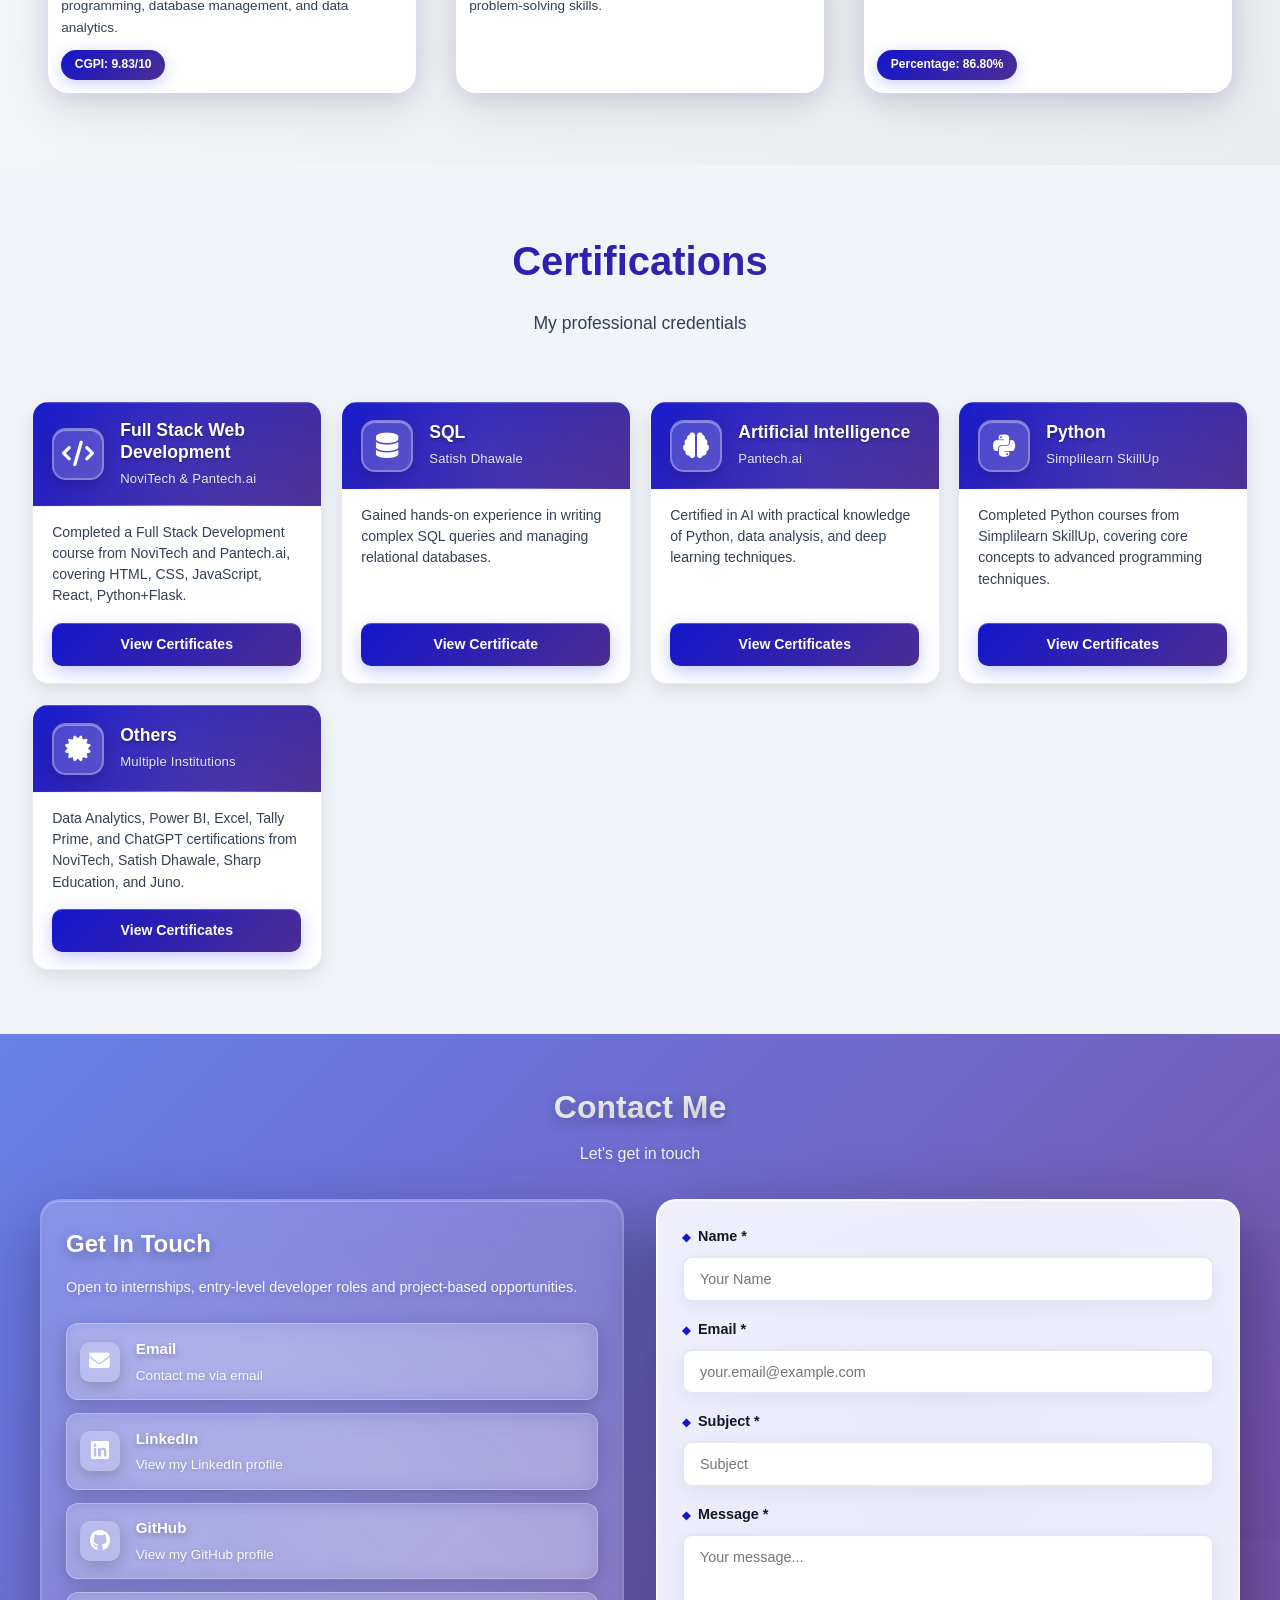
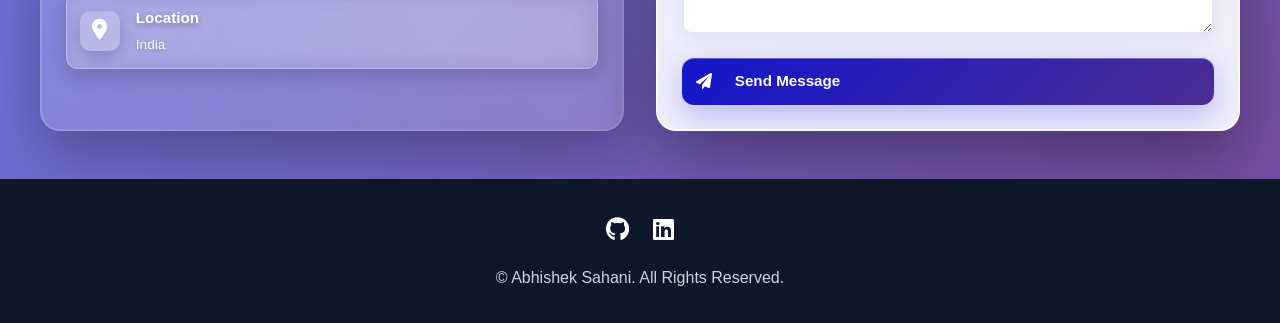
==== commit 82f40254: "Update Resume" ====
--- a/index.html
+++ b/index.html
@@ -96,6 +96,12 @@
         web developer, while also being capable of contributing effectively to backend development when required.
       </p>
 
+      <p class="about-para">
+        Alongside my development journey, I've been tutoring students in Mathematics, Computer 
+        Science, and IT since 2020 — an experience that has strengthened my communication, 
+        organizational, and problem-solving skills.
+      </p>
+
       <a href="#contact" class="btn btn-primary">Let's Connect</a>
     </div>
   </div>
